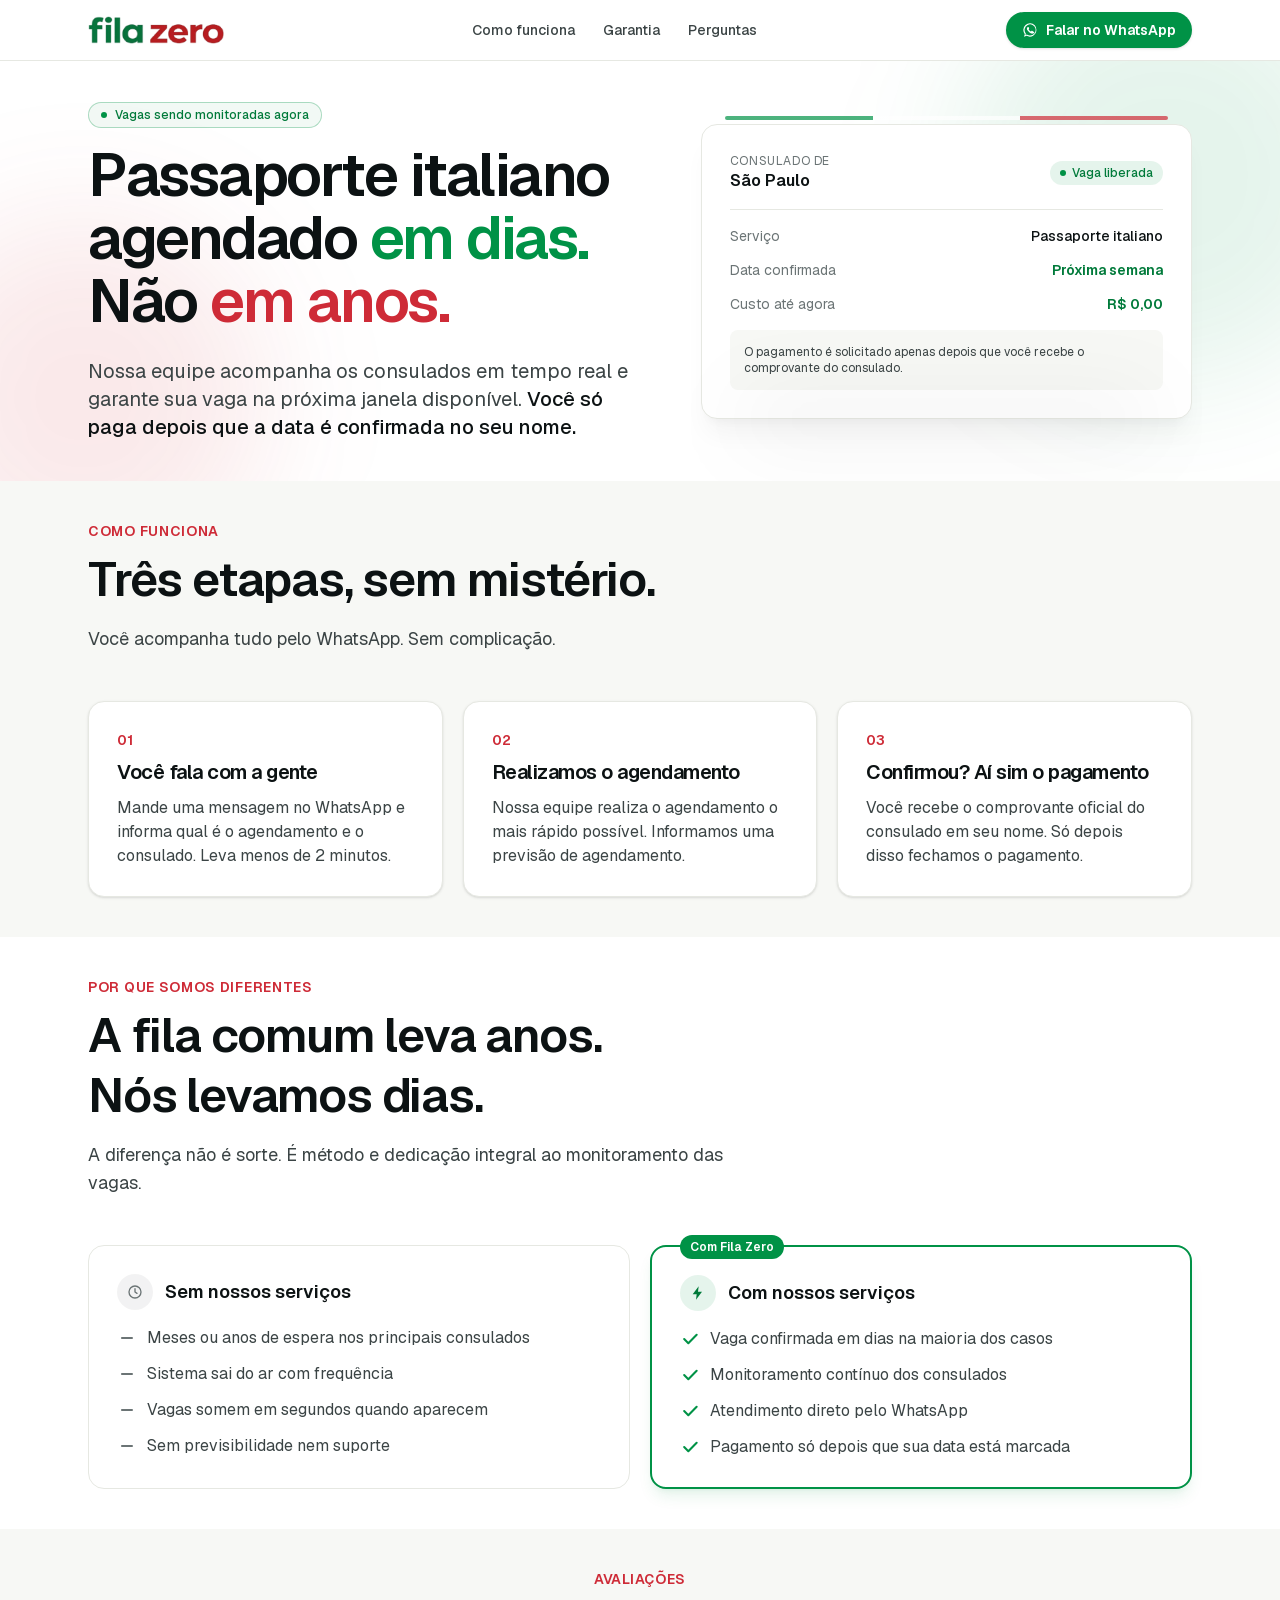
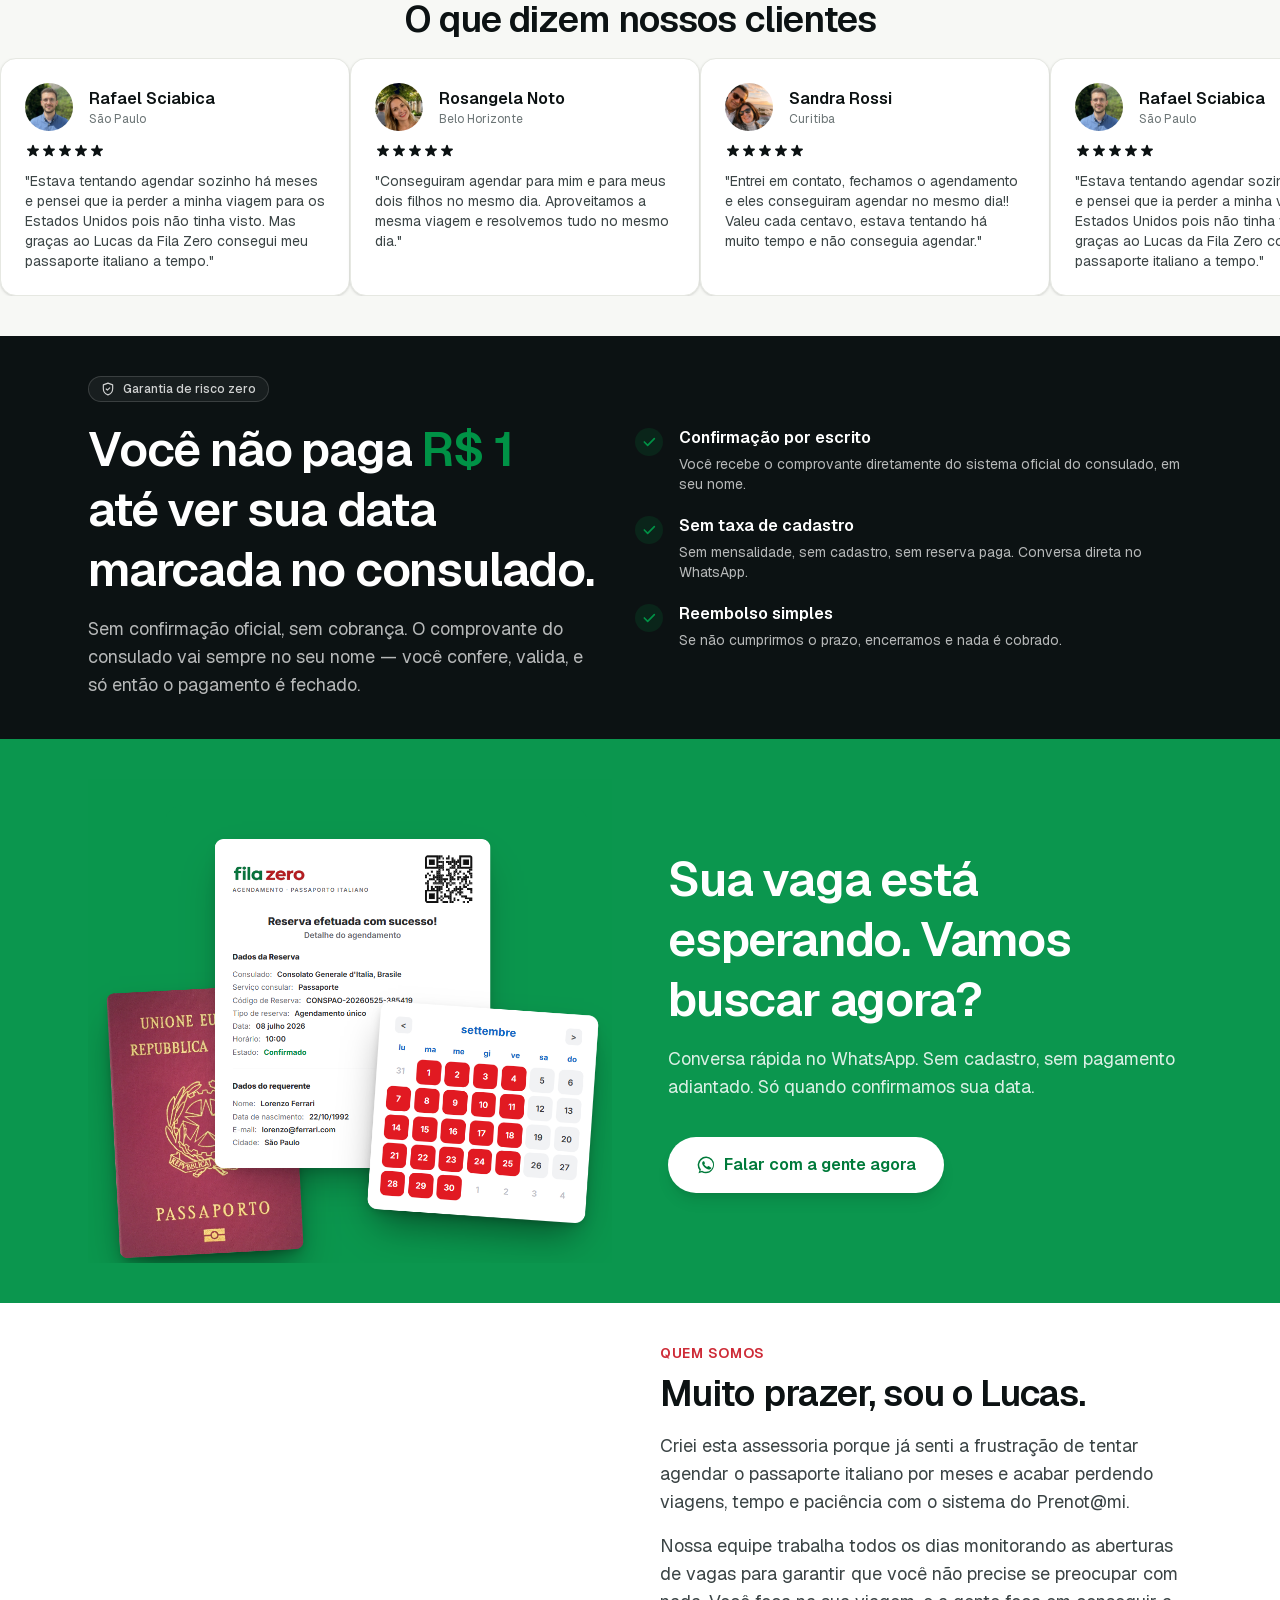
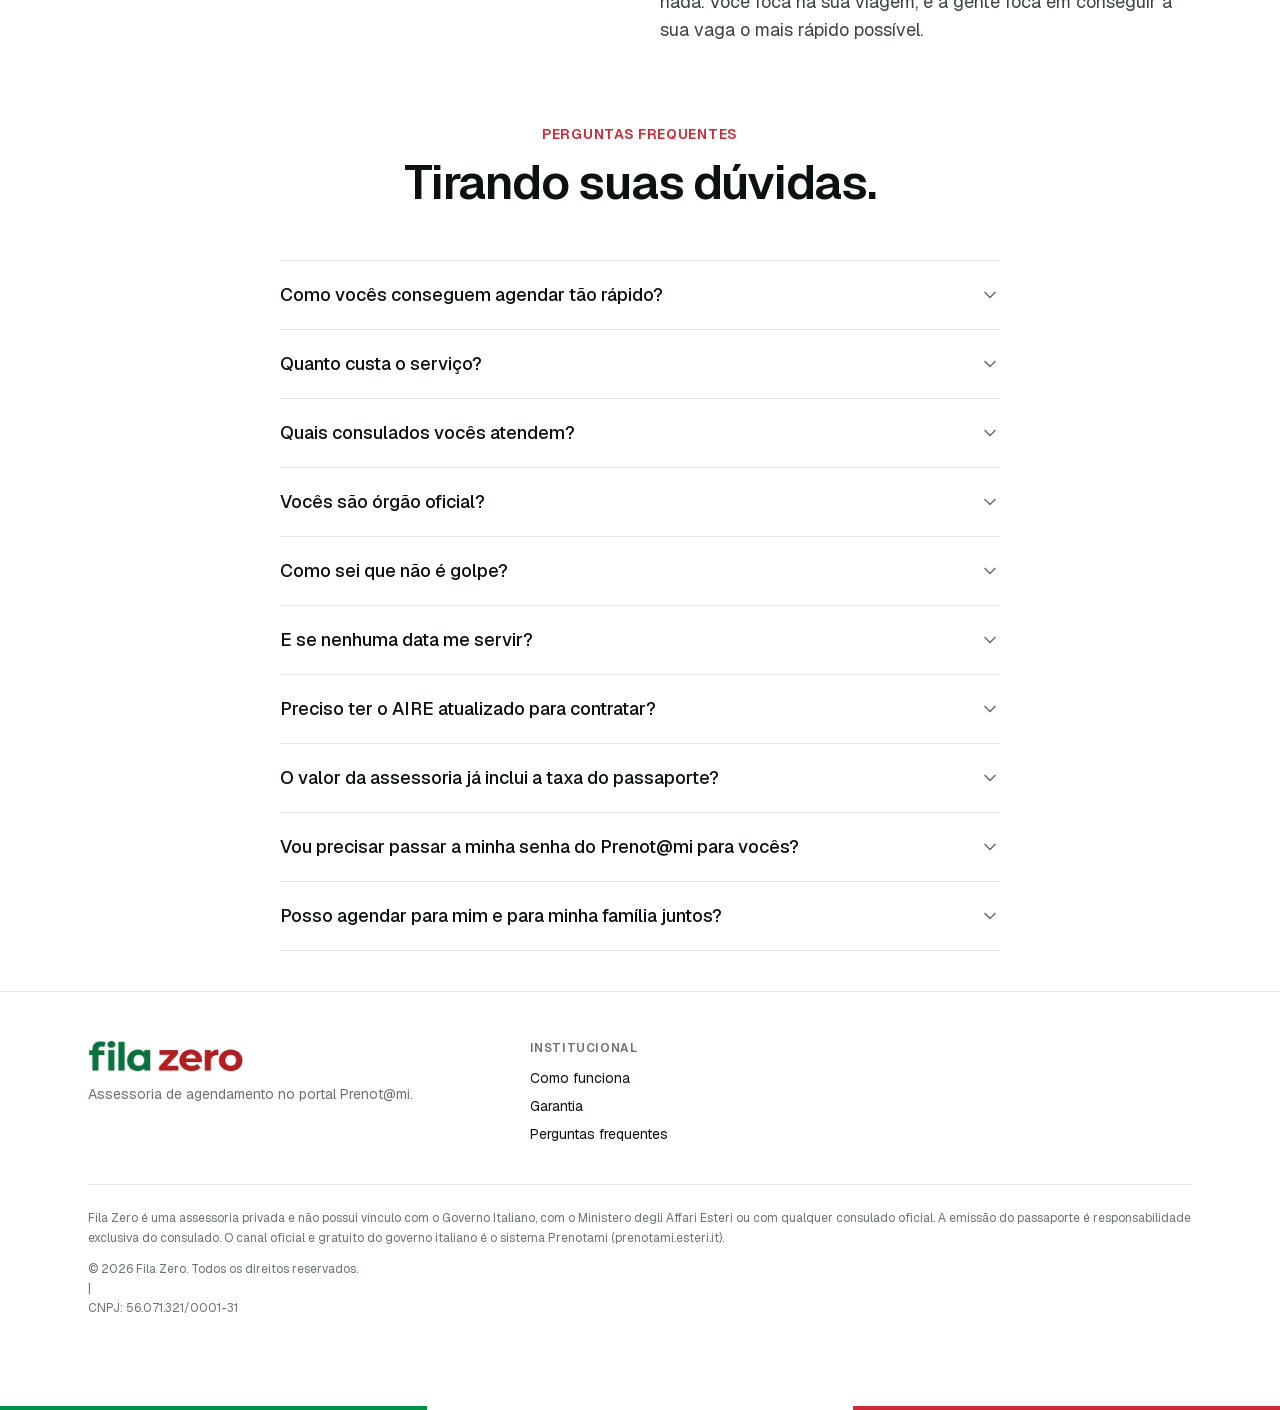
==== index.html @ 578e71a2 "Add files via upload" ====
<!DOCTYPE html><html data-dpl-id="dpl_8vAocQpgLvkjMhRzxKDkdT3Xs3D9" lang="pt-BR" class="geist_db8459eb-module__PZ6jEG__variable h-full antialiased"><head><!-- Google Tag Manager -->
<script>(function(w,d,s,l,i){w[l]=w[l]||[];w[l].push({'gtm.start':
new Date().getTime(),event:'gtm.js'});var f=d.getElementsByTagName(s)[0],
j=d.createElement(s),dl=l!='dataLayer'?'&l='+l:'';j.async=true;j.src=
'https://www.googletagmanager.com/gtm.js?id='+i+dl;f.parentNode.insertBefore(j,f);
})(window,document,'script','dataLayer','GTM-5MRSP8LC');</script>
<!-- End Google Tag Manager --><meta charSet="utf-8"/><meta name="viewport" content="width=device-width, initial-scale=1"/><link rel="preload" href="./_next/static/media/caa3a2e1cccd8315-s.p.09~u27dqhyhd6.woff2?dpl=dpl_8vAocQpgLvkjMhRzxKDkdT3Xs3D9" as="font" crossorigin="" type="font/woff2"/><link rel="preload" as="image" imageSrcSet="./logo.png"/><link rel="stylesheet" href="./_next/static/chunks/082ft06nru_jw.css?dpl=dpl_8vAocQpgLvkjMhRzxKDkdT3Xs3D9" data-precedence="next"/><link rel="preload" as="script" fetchPriority="low" href="./_next/static/chunks/09hss-s-~066..js?dpl=dpl_8vAocQpgLvkjMhRzxKDkdT3Xs3D9"/><script src="./_next/static/chunks/0x1mobvioqs2v.js?dpl=dpl_8vAocQpgLvkjMhRzxKDkdT3Xs3D9" async=""></script><script src="./_next/static/chunks/12mz0_._155bq.js?dpl=dpl_8vAocQpgLvkjMhRzxKDkdT3Xs3D9" async=""></script><script src="./_next/static/chunks/0p9-9-pp4rsu3.js?dpl=dpl_8vAocQpgLvkjMhRzxKDkdT3Xs3D9" async=""></script><script src="./_next/static/chunks/turbopack-0dh~i7pyaa_v_.js?dpl=dpl_8vAocQpgLvkjMhRzxKDkdT3Xs3D9" async=""></script><script src="./_next/static/chunks/06k6o5~7u5tj3.js?dpl=dpl_8vAocQpgLvkjMhRzxKDkdT3Xs3D9" async=""></script><script src="./_next/static/chunks/14xdthwga5u9i.js?dpl=dpl_8vAocQpgLvkjMhRzxKDkdT3Xs3D9" async=""></script><script src="./_next/static/chunks/0ie_7c2w~5otv.js?dpl=dpl_8vAocQpgLvkjMhRzxKDkdT3Xs3D9" async=""></script><meta name="next-size-adjust" content=""/>

  <!-- ===================== SEO PRIMÁRIO ===================== -->
  <title>Fila Zero — Agendamento de Passaporte Italiano em Dias | Brasil</title>
  <meta name="description" content="Assessoria especializada em agendamento de passaporte italiano nos consulados do Brasil. Você só paga depois que sua data for confirmada. Atendemos SP, RJ, BH, Curitiba, Porto Alegre, Recife e Brasília."/>
  <meta name="keywords" content="agendamento passaporte italiano, passaporte italiano brasil, prenot@mi, assessoria passaporte italiano, consulado italiano, cidadania italiana passaporte, agendar passaporte italiano sp, agendar passaporte italiano rj, fila zero"/>
  <meta name="robots" content="index, follow"/>
  <meta name="author" content="Fila Zero"/>
  <link rel="canonical" href="https://www.filazeroitalia.com.br/"/>

  <!-- ===================== OPEN GRAPH (Facebook / WhatsApp) ===================== -->
  <meta property="og:type" content="website"/>
  <meta property="og:url" content="https://www.filazeroitalia.com.br/"/>
  <meta property="og:title" content="Fila Zero — Agendamento de Passaporte Italiano em Dias"/>
  <meta property="og:description" content="Assessoria especializada em agendamento de passaporte italiano nos consulados do Brasil. Pagamento somente após a confirmação da sua data."/>
  <meta property="og:image" content="https://www.filazeroitalia.com.br/og-image.png"/>
  <meta property="og:image:width" content="1200"/>
  <meta property="og:image:height" content="630"/>
  <meta property="og:locale" content="pt_BR"/>
  <meta property="og:site_name" content="Fila Zero"/>

  <!-- ===================== TWITTER CARD ===================== -->
  <meta name="twitter:card" content="summary_large_image"/>
  <meta name="twitter:title" content="Fila Zero — Agendamento de Passaporte Italiano em Dias"/>
  <meta name="twitter:description" content="Assessoria especializada em agendamento de passaporte italiano nos consulados do Brasil. Pagamento somente após a confirmação da sua data."/>
  <meta name="twitter:image" content="https://www.filazeroitalia.com.br/og-image.png"/>

  <!-- ===================== SCHEMA.ORG — NEGÓCIO LOCAL ===================== -->
  <script type="application/ld+json">
  {
    "@context": "https://schema.org",
    "@type": "LocalBusiness",
    "name": "Fila Zero",
    "description": "Assessoria especializada em agendamento de passaporte italiano nos consulados italianos do Brasil. Monitoramos as vagas em tempo real e garantimos o seu agendamento. Você só paga depois que a data é confirmada.",
    "url": "https://www.filazeroitalia.com.br",
    "telephone": "+55-11-95933-6300",
    "email": "contato@filazero.com.br",
    "address": {
      "@type": "PostalAddress",
      "addressCountry": "BR"
    },
    "areaServed": [
      "São Paulo", "Rio de Janeiro", "Belo Horizonte", "Curitiba",
      "Porto Alegre", "Recife", "Brasília", "Brasil"
    ],
    "serviceType": "Agendamento de Passaporte Italiano",
    "priceRange": "Consulte",
    "currenciesAccepted": "BRL",
    "paymentAccepted": "PIX, Cartão de Crédito, Transferência Bancária",
    "sameAs": []
  }
  </script>

  <!-- ===================== SCHEMA.ORG — FAQ (Rich Snippet no Google) ===================== -->
  <script type="application/ld+json">
  {
    "@context": "https://schema.org",
    "@type": "FAQPage",
    "mainEntity": [
      {
        "@type": "Question",
        "name": "Como vocês conseguem agendar tão rápido?",
        "acceptedAnswer": {
          "@type": "Answer",
          "text": "Nossa equipe monitora os sistemas dos consulados em tempo integral. Quando uma vaga é liberada, atuamos imediatamente. Todo o processo passa pelos canais oficiais — sua confirmação vem direto do consulado."
        }
      },
      {
        "@type": "Question",
        "name": "Quanto custa o serviço?",
        "acceptedAnswer": {
          "@type": "Answer",
          "text": "O valor varia conforme consulado e tipo de serviço. Passamos um orçamento detalhado no WhatsApp, sem compromisso. O pagamento só é solicitado depois que sua data está confirmada."
        }
      },
      {
        "@type": "Question",
        "name": "Quais consulados vocês atendem?",
        "acceptedAnswer": {
          "@type": "Answer",
          "text": "Todos os consulados italianos no Brasil: São Paulo, Rio de Janeiro, Belo Horizonte, Curitiba, Porto Alegre, Recife e Brasília."
        }
      },
      {
        "@type": "Question",
        "name": "Vocês são órgão oficial?",
        "acceptedAnswer": {
          "@type": "Answer",
          "text": "Não. Somos uma assessoria privada. A emissão do passaporte é feita exclusivamente pelo consulado. Nosso serviço é o agendamento da sua vaga — o atendimento presencial é direto com o órgão oficial."
        }
      },
      {
        "@type": "Question",
        "name": "Como sei que não é golpe?",
        "acceptedAnswer": {
          "@type": "Answer",
          "text": "Você não paga absolutamente nada antes da confirmação. Quando localizamos sua vaga, enviamos o comprovante oficial em seu nome, gerado pelo próprio sistema do consulado. Só depois disso o pagamento é fechado."
        }
      },
      {
        "@type": "Question",
        "name": "Preciso ter o AIRE atualizado para contratar?",
        "acceptedAnswer": {
          "@type": "Answer",
          "text": "Sim. Para que possamos realizar o seu agendamento, você já deve ser um cidadão italiano reconhecido e o seu cadastro no AIRE (Registro de Italianos Residentes no Exterior) precisa estar obrigatoriamente atualizado no consulado da sua região."
        }
      },
      {
        "@type": "Question",
        "name": "O valor da assessoria já inclui a taxa do passaporte?",
        "acceptedAnswer": {
          "@type": "Answer",
          "text": "Não. O nosso valor refere-se exclusivamente ao serviço de monitoramento e garantia do seu agendamento. A taxa de emissão do livreto do passaporte (cerca de 116 Euros) é uma taxa governamental paga diretamente ao Consulado no dia do atendimento."
        }
      },
      {
        "@type": "Question",
        "name": "Vou precisar passar a minha senha do Prenot@mi para vocês?",
        "acceptedAnswer": {
          "@type": "Answer",
          "text": "Não. Nós não solicitamos a sua senha do portal. Tudo o que pedimos são os dados dos seus documentos necessários para realizar o preenchimento do formulário de agendamento no sistema oficial de forma correta e ágil."
        }
      },
      {
        "@type": "Question",
        "name": "Posso agendar para mim e para minha família juntos?",
        "acceptedAnswer": {
          "@type": "Answer",
          "text": "A regra varia de acordo com o consulado. Filhos menores de idade geralmente podem ser incluídos no agendamento do titular. Já para cônjuges ou filhos maiores de idade, o consulado exige agendamentos individuais, mas nossa equipe tenta ao máximo conseguir horários no mesmo dia para todos."
        }
      }
    ]
  }
  </script>

  <link rel="icon" href="./favicon.ico" sizes="256x256" type="image/x-icon"/><script src="./_next/static/chunks/03~yq9q893hmn.js?dpl=dpl_8vAocQpgLvkjMhRzxKDkdT3Xs3D9" noModule=""></script></head><body class="min-h-full flex flex-col bg-paper text-ink"><!-- Google Tag Manager (noscript) -->
<noscript><iframe src="https://www.googletagmanager.com/ns.html?id=GTM-5MRSP8LC"
height="0" width="0" style="display:none;visibility:hidden"></iframe></noscript>
<!-- End Google Tag Manager (noscript) --><div hidden=""><!--$--><!--/$--></div><header class="sticky top-0 z-30 border-b border-paper-line bg-paper/90 backdrop-blur"><div class="mx-auto flex max-w-6xl items-center justify-between px-4 py-3 sm:px-6"><a class="flex items-center" aria-label="Fila Zero" href="/"><img alt="Fila Zero" width="364" height="75" decoding="async" data-nimg="1" class="h-7 w-auto" style="color:transparent" srcSet="./logo.png" src="./logo.png"/></a><nav class="hidden items-center gap-7 text-sm font-medium text-ink-soft md:flex"><a href="#como-funciona" class="hover:text-ink">Como funciona</a><a href="#garantia" class="hover:text-ink">Garantia</a><a href="#faq" class="hover:text-ink">Perguntas</a></nav><a href="https://wa.me/5511959336300?text=Ol%C3%A1!%20Vi%20o%20site%20de%20voc%C3%AAs%20e%20quero%20agendar%20meu%20passaporte%20italiano." target="_blank" rel="noopener noreferrer" class="inline-flex items-center gap-2 rounded-full bg-italia-verde px-4 py-2 text-sm font-semibold text-white shadow-sm transition hover:bg-italia-verde-dark"><svg viewBox="0 0 24 24" class="h-4 w-4" fill="currentColor" aria-hidden="true"><path d="M19.1 4.9A10 10 0 0 0 4.2 18.2L3 22l3.9-1.2a10 10 0 0 0 14.7-8.8 10 10 0 0 0-2.5-7.1Zm-7.1 15.3a8.3 8.3 0 0 1-4.2-1.1l-.3-.2-2.3.7.7-2.2-.2-.3a8.3 8.3 0 1 1 6.3 3.1Zm4.5-6.2c-.2-.1-1.4-.7-1.6-.8-.2-.1-.4-.1-.5.1-.2.2-.6.8-.7.9-.1.1-.3.1-.5 0-.7-.3-1.4-.7-2-1.3-.5-.4-.8-1-1.2-1.6-.1-.2 0-.4.1-.5l.4-.4.2-.4c.1-.1 0-.3 0-.4l-.7-1.6c-.2-.4-.4-.4-.5-.4h-.5c-.2 0-.4 0-.7.3-.2.3-.9.9-.9 2.1 0 1.3 1 2.5 1.1 2.7.1.2 1.9 2.9 4.7 4 .7.3 1.2.5 1.6.6.7.2 1.3.2 1.8.1.5-.1 1.4-.6 1.6-1.1.2-.6.2-1 .1-1.1-.1-.1-.3-.2-.5-.3Z"></path></svg><span class="hidden sm:inline">Falar no WhatsApp</span><span class="sm:hidden">WhatsApp</span></a></div></header><main class="flex-1"><section class="relative overflow-hidden"><div class="pointer-events-none absolute -top-24 -right-24 h-[420px] w-[420px] rounded-full bg-italia-verde/10 blur-3xl" aria-hidden="true"></div><div class="pointer-events-none absolute -bottom-24 -left-24 h-[360px] w-[360px] rounded-full bg-italia-vermelho/10 blur-3xl" aria-hidden="true"></div><div class="relative mx-auto max-w-6xl px-4 pt-16 pb-20 sm:px-6 sm:pt-24 sm:pb-28"><div class="grid items-center gap-12 lg:grid-cols-[1.15fr_1fr]"><div><span class="inline-flex items-center gap-2 rounded-full border border-italia-verde/30 bg-italia-verde/5 px-3 py-1 text-xs font-medium text-italia-verde-dark"><span class="pulse-soft h-1.5 w-1.5 rounded-full bg-italia-verde"></span>Vagas sendo monitoradas agora</span><h1 class="mt-5 text-balance text-4xl font-semibold leading-[1.05] tracking-tight sm:text-5xl lg:text-6xl">Passaporte italiano agendado<!-- --> <span class="text-italia-verde">em dias.</span><br/>Não <span class="text-italia-vermelho">em anos.</span></h1><p class="mt-6 max-w-xl text-lg text-ink-soft sm:text-xl">Nossa equipe acompanha os consulados em tempo real e garante sua vaga na próxima janela disponível.<!-- --> <span class="font-medium text-ink">Você só paga depois que a data é confirmada no seu nome.</span></p></div><div class="relative"><div class="italia-stripe absolute -top-2 left-6 right-6 h-1 rounded-full opacity-70" aria-hidden="true"></div><div class="rounded-2xl border border-paper-line bg-white p-6 shadow-xl shadow-black/[0.04] sm:p-7"><div class="flex items-center justify-between border-b border-paper-line pb-4"><div><div class="text-xs uppercase tracking-wider text-ink-muted">Consulado de</div><div class="text-base font-semibold">São Paulo</div></div><span class="inline-flex items-center gap-1.5 rounded-full bg-italia-verde/10 px-2.5 py-1 text-xs font-medium text-italia-verde-dark"><span class="h-1.5 w-1.5 rounded-full bg-italia-verde"></span>Vaga liberada</span></div><dl class="mt-5 space-y-3.5 text-sm"><div class="flex items-center justify-between"><dt class="text-ink-muted">Serviço</dt><dd class="font-medium">Passaporte italiano</dd></div><div class="flex items-center justify-between"><dt class="text-ink-muted">Data confirmada</dt><dd class="font-semibold text-italia-verde-dark">Próxima semana</dd></div><div class="flex items-center justify-between"><dt class="text-ink-muted">Custo até agora</dt><dd class="font-semibold text-italia-verde-dark">R$ 0,00</dd></div></dl><div class="mt-5 rounded-lg bg-paper-tint p-3.5 text-xs text-ink-soft">O pagamento é solicitado apenas depois que você recebe o comprovante do consulado.</div></div><div class="pointer-events-none absolute -bottom-3 left-10 right-10 h-6 rounded-full bg-black/10 blur-2xl" aria-hidden="true"></div></div></div></div></section><section id="como-funciona" class="bg-paper-tint"><div class="mx-auto max-w-6xl px-4 py-20 sm:px-6 sm:py-24"><div class="max-w-2xl"><div class="text-sm font-semibold uppercase tracking-wider text-italia-vermelho">Como funciona</div><h2 class="mt-2 text-balance text-3xl font-semibold leading-tight tracking-tight sm:text-4xl lg:text-5xl">Três etapas, sem mistério.</h2><p class="mt-4 text-ink-soft sm:text-lg ">Você acompanha tudo pelo WhatsApp. Sem complicação.</p></div><ol class="mt-12 grid gap-5 md:grid-cols-3"><li class="relative rounded-2xl border border-paper-line bg-white p-7 shadow-sm"><div class="text-sm font-semibold text-italia-vermelho">01</div><h3 class="mt-2 text-xl font-semibold tracking-tight">Você fala com a gente</h3><p class="mt-2.5 text-ink-soft">Mande uma mensagem no WhatsApp e informa qual é o agendamento e o consulado. Leva menos de 2 minutos.</p></li><li class="relative rounded-2xl border border-paper-line bg-white p-7 shadow-sm"><div class="text-sm font-semibold text-italia-vermelho">02</div><h3 class="mt-2 text-xl font-semibold tracking-tight">Realizamos o agendamento</h3><p class="mt-2.5 text-ink-soft">Nossa equipe realiza o agendamento o mais rápido possível. Informamos uma previsão de agendamento.</p></li><li class="relative rounded-2xl border border-paper-line bg-white p-7 shadow-sm"><div class="text-sm font-semibold text-italia-vermelho">03</div><h3 class="mt-2 text-xl font-semibold tracking-tight">Confirmou? Aí sim o pagamento</h3><p class="mt-2.5 text-ink-soft">Você recebe o comprovante oficial do consulado em seu nome. Só depois disso fechamos o pagamento.</p></li></ol></div></section><section class="relative"><div class="mx-auto max-w-6xl px-4 py-20 sm:px-6 sm:py-24"><div class="max-w-2xl"><div class="text-sm font-semibold uppercase tracking-wider text-italia-vermelho">Por que somos diferentes</div><h2 class="mt-2 text-balance text-3xl font-semibold leading-tight tracking-tight sm:text-4xl lg:text-5xl">A fila comum leva anos. Nós levamos dias.</h2><p class="mt-4 text-ink-soft sm:text-lg ">A diferença não é sorte. É método e dedicação integral ao monitoramento das vagas.</p></div><div class="mt-12 grid gap-5 md:grid-cols-2"><div class="rounded-2xl border border-paper-line bg-white p-7"><div class="flex items-center gap-3"><span class="inline-flex h-9 w-9 items-center justify-center rounded-full bg-ink/5 text-ink-muted"><svg viewBox="0 0 24 24" class="h-4 w-4" fill="none" stroke="currentColor" stroke-width="2" stroke-linecap="round" stroke-linejoin="round" aria-hidden="true"><circle cx="12" cy="12" r="9"></circle><path d="M12 7v5l3 2"></path></svg></span><h3 class="text-lg font-semibold">Sem nossos serviços</h3></div><ul class="mt-5 space-y-3 text-ink-soft"><li class="flex items-start gap-2.5"><svg viewBox="0 0 24 24" class="mt-0.5 h-5 w-5 shrink-0 text-ink-muted" fill="none" stroke="currentColor" stroke-width="2.5" stroke-linecap="round" aria-hidden="true"><path d="M6 12h12"></path></svg><span>Meses ou anos de espera nos principais consulados</span></li><li class="flex items-start gap-2.5"><svg viewBox="0 0 24 24" class="mt-0.5 h-5 w-5 shrink-0 text-ink-muted" fill="none" stroke="currentColor" stroke-width="2.5" stroke-linecap="round" aria-hidden="true"><path d="M6 12h12"></path></svg><span>Sistema sai do ar com frequência</span></li><li class="flex items-start gap-2.5"><svg viewBox="0 0 24 24" class="mt-0.5 h-5 w-5 shrink-0 text-ink-muted" fill="none" stroke="currentColor" stroke-width="2.5" stroke-linecap="round" aria-hidden="true"><path d="M6 12h12"></path></svg><span>Vagas somem em segundos quando aparecem</span></li><li class="flex items-start gap-2.5"><svg viewBox="0 0 24 24" class="mt-0.5 h-5 w-5 shrink-0 text-ink-muted" fill="none" stroke="currentColor" stroke-width="2.5" stroke-linecap="round" aria-hidden="true"><path d="M6 12h12"></path></svg><span>Sem previsibilidade nem suporte</span></li></ul></div><div class="relative rounded-2xl border-2 border-italia-verde bg-white p-7 shadow-lg shadow-italia-verde/10"><span class="absolute -top-3 left-7 inline-flex items-center gap-1.5 rounded-full bg-italia-verde px-2.5 py-1 text-xs font-semibold text-white">Com <!-- -->Fila Zero</span><div class="flex items-center gap-3"><span class="inline-flex h-9 w-9 items-center justify-center rounded-full bg-italia-verde/10 text-italia-verde-dark"><svg viewBox="0 0 24 24" class="h-4 w-4" fill="currentColor" aria-hidden="true"><path d="M13 2 4 14h6l-1 8 9-12h-6l1-8Z"></path></svg></span><h3 class="text-lg font-semibold">Com nossos serviços</h3></div><ul class="mt-5 space-y-3 text-ink-soft"><li class="flex items-start gap-2.5"><svg viewBox="0 0 24 24" class="mt-0.5 h-5 w-5 shrink-0 text-italia-verde" fill="none" stroke="currentColor" stroke-width="2.5" stroke-linecap="round" stroke-linejoin="round" aria-hidden="true"><path d="M5 12l5 5L20 7"></path></svg><span>Vaga confirmada em dias na maioria dos casos</span></li><li class="flex items-start gap-2.5"><svg viewBox="0 0 24 24" class="mt-0.5 h-5 w-5 shrink-0 text-italia-verde" fill="none" stroke="currentColor" stroke-width="2.5" stroke-linecap="round" stroke-linejoin="round" aria-hidden="true"><path d="M5 12l5 5L20 7"></path></svg><span>Monitoramento contínuo dos consulados</span></li><li class="flex items-start gap-2.5"><svg viewBox="0 0 24 24" class="mt-0.5 h-5 w-5 shrink-0 text-italia-verde" fill="none" stroke="currentColor" stroke-width="2.5" stroke-linecap="round" stroke-linejoin="round" aria-hidden="true"><path d="M5 12l5 5L20 7"></path></svg><span>Atendimento direto pelo WhatsApp</span></li><li class="flex items-start gap-2.5"><svg viewBox="0 0 24 24" class="mt-0.5 h-5 w-5 shrink-0 text-italia-verde" fill="none" stroke="currentColor" stroke-width="2.5" stroke-linecap="round" stroke-linejoin="round" aria-hidden="true"><path d="M5 12l5 5L20 7"></path></svg><span>Pagamento só depois que sua data está marcada</span></li></ul></div></div></div></section><section id="depoimentos" class="overflow-hidden bg-paper-tint py-20 sm:py-24"><div class="mx-auto max-w-6xl px-4 sm:px-6 mb-12 text-center"><div class="text-sm font-semibold uppercase tracking-wider text-italia-vermelho">Avaliações</div><h2 class="mt-2 text-balance text-3xl font-semibold leading-tight tracking-tight sm:text-4xl pb-4">O que dizem nossos clientes</h2></div><style>@keyframes marquee { 0% { transform: translateX(0%); } 100% { transform: translateX(-100%); } } .animate-marquee { animation: marquee 30s linear infinite; } .group:hover .animate-marquee { animation-play-state: paused; }</style><div class="relative flex overflow-hidden group"><div class="flex animate-marquee gap-6 min-w-max pl-6"><div class="rounded-2xl border border-paper-line bg-white p-6 shadow-sm" style="width: 350px; flex-shrink: 0;"><div class="flex items-center gap-4"><img src="./Rafael-Sciabica.png" alt="Rafael Sciabica" class="h-12 w-12 rounded-full object-cover" style="width: 48px; height: 48px; border-radius: 50%; object-fit: cover;"><div><div class="font-semibold">Rafael Sciabica</div><div class="text-xs text-ink-muted">São Paulo</div></div></div><div class="mt-3 flex text-yellow-400"><svg class="h-4 w-4" style="width: 16px; height: 16px;" fill="currentColor" viewBox="0 0 20 20"><path d="M9.049 2.927c.3-.921 1.603-.921 1.902 0l1.07 3.292a1 1 0 00.95.69h3.462c.969 0 1.371 1.24.588 1.81l-2.8 2.034a1 1 0 00-.364 1.118l1.07 3.292c.3.921-.755 1.688-1.54 1.118l-2.8-2.034a1 1 0 00-1.175 0l-2.8 2.034c-.784.57-1.838-.197-1.539-1.118l1.07-3.292a1 1 0 00-.364-1.118L2.98 8.72c-.783-.57-.38-1.81.588-1.81h3.461a1 1 0 00.951-.69l1.07-3.292z"></path></svg><svg class="h-4 w-4" style="width: 16px; height: 16px;" fill="currentColor" viewBox="0 0 20 20"><path d="M9.049 2.927c.3-.921 1.603-.921 1.902 0l1.07 3.292a1 1 0 00.95.69h3.462c.969 0 1.371 1.24.588 1.81l-2.8 2.034a1 1 0 00-.364 1.118l1.07 3.292c.3.921-.755 1.688-1.54 1.118l-2.8-2.034a1 1 0 00-1.175 0l-2.8 2.034c-.784.57-1.838-.197-1.539-1.118l1.07-3.292a1 1 0 00-.364-1.118L2.98 8.72c-.783-.57-.38-1.81.588-1.81h3.461a1 1 0 00.951-.69l1.07-3.292z"></path></svg><svg class="h-4 w-4" style="width: 16px; height: 16px;" fill="currentColor" viewBox="0 0 20 20"><path d="M9.049 2.927c.3-.921 1.603-.921 1.902 0l1.07 3.292a1 1 0 00.95.69h3.462c.969 0 1.371 1.24.588 1.81l-2.8 2.034a1 1 0 00-.364 1.118l1.07 3.292c.3.921-.755 1.688-1.54 1.118l-2.8-2.034a1 1 0 00-1.175 0l-2.8 2.034c-.784.57-1.838-.197-1.539-1.118l1.07-3.292a1 1 0 00-.364-1.118L2.98 8.72c-.783-.57-.38-1.81.588-1.81h3.461a1 1 0 00.951-.69l1.07-3.292z"></path></svg><svg class="h-4 w-4" style="width: 16px; height: 16px;" fill="currentColor" viewBox="0 0 20 20"><path d="M9.049 2.927c.3-.921 1.603-.921 1.902 0l1.07 3.292a1 1 0 00.95.69h3.462c.969 0 1.371 1.24.588 1.81l-2.8 2.034a1 1 0 00-.364 1.118l1.07 3.292c.3.921-.755 1.688-1.54 1.118l-2.8-2.034a1 1 0 00-1.175 0l-2.8 2.034c-.784.57-1.838-.197-1.539-1.118l1.07-3.292a1 1 0 00-.364-1.118L2.98 8.72c-.783-.57-.38-1.81.588-1.81h3.461a1 1 0 00.951-.69l1.07-3.292z"></path></svg><svg class="h-4 w-4" style="width: 16px; height: 16px;" fill="currentColor" viewBox="0 0 20 20"><path d="M9.049 2.927c.3-.921 1.603-.921 1.902 0l1.07 3.292a1 1 0 00.95.69h3.462c.969 0 1.371 1.24.588 1.81l-2.8 2.034a1 1 0 00-.364 1.118l1.07 3.292c.3.921-.755 1.688-1.54 1.118l-2.8-2.034a1 1 0 00-1.175 0l-2.8 2.034c-.784.57-1.838-.197-1.539-1.118l1.07-3.292a1 1 0 00-.364-1.118L2.98 8.72c-.783-.57-.38-1.81.588-1.81h3.461a1 1 0 00.951-.69l1.07-3.292z"></path></svg></div><p class="mt-3 text-sm text-ink-soft">"Estava tentando agendar sozinho há meses e pensei que ia perder a minha viagem para os Estados Unidos pois não tinha visto. Mas graças ao Lucas da Fila Zero consegui meu passaporte italiano a tempo."</p></div><div class="rounded-2xl border border-paper-line bg-white p-6 shadow-sm" style="width: 350px; flex-shrink: 0;"><div class="flex items-center gap-4"><img src="./Rosangela-Noto.png" alt="Rosangela Noto" class="h-12 w-12 rounded-full object-cover" style="width: 48px; height: 48px; border-radius: 50%; object-fit: cover;"><div><div class="font-semibold">Rosangela Noto</div><div class="text-xs text-ink-muted">Belo Horizonte</div></div></div><div class="mt-3 flex text-yellow-400"><svg class="h-4 w-4" style="width: 16px; height: 16px;" fill="currentColor" viewBox="0 0 20 20"><path d="M9.049 2.927c.3-.921 1.603-.921 1.902 0l1.07 3.292a1 1 0 00.95.69h3.462c.969 0 1.371 1.24.588 1.81l-2.8 2.034a1 1 0 00-.364 1.118l1.07 3.292c.3.921-.755 1.688-1.54 1.118l-2.8-2.034a1 1 0 00-1.175 0l-2.8 2.034c-.784.57-1.838-.197-1.539-1.118l1.07-3.292a1 1 0 00-.364-1.118L2.98 8.72c-.783-.57-.38-1.81.588-1.81h3.461a1 1 0 00.951-.69l1.07-3.292z"></path></svg><svg class="h-4 w-4" style="width: 16px; height: 16px;" fill="currentColor" viewBox="0 0 20 20"><path d="M9.049 2.927c.3-.921 1.603-.921 1.902 0l1.07 3.292a1 1 0 00.95.69h3.462c.969 0 1.371 1.24.588 1.81l-2.8 2.034a1 1 0 00-.364 1.118l1.07 3.292c.3.921-.755 1.688-1.54 1.118l-2.8-2.034a1 1 0 00-1.175 0l-2.8 2.034c-.784.57-1.838-.197-1.539-1.118l1.07-3.292a1 1 0 00-.364-1.118L2.98 8.72c-.783-.57-.38-1.81.588-1.81h3.461a1 1 0 00.951-.69l1.07-3.292z"></path></svg><svg class="h-4 w-4" style="width: 16px; height: 16px;" fill="currentColor" viewBox="0 0 20 20"><path d="M9.049 2.927c.3-.921 1.603-.921 1.902 0l1.07 3.292a1 1 0 00.95.69h3.462c.969 0 1.371 1.24.588 1.81l-2.8 2.034a1 1 0 00-.364 1.118l1.07 3.292c.3.921-.755 1.688-1.54 1.118l-2.8-2.034a1 1 0 00-1.175 0l-2.8 2.034c-.784.57-1.838-.197-1.539-1.118l1.07-3.292a1 1 0 00-.364-1.118L2.98 8.72c-.783-.57-.38-1.81.588-1.81h3.461a1 1 0 00.951-.69l1.07-3.292z"></path></svg><svg class="h-4 w-4" style="width: 16px; height: 16px;" fill="currentColor" viewBox="0 0 20 20"><path d="M9.049 2.927c.3-.921 1.603-.921 1.902 0l1.07 3.292a1 1 0 00.95.69h3.462c.969 0 1.371 1.24.588 1.81l-2.8 2.034a1 1 0 00-.364 1.118l1.07 3.292c.3.921-.755 1.688-1.54 1.118l-2.8-2.034a1 1 0 00-1.175 0l-2.8 2.034c-.784.57-1.838-.197-1.539-1.118l1.07-3.292a1 1 0 00-.364-1.118L2.98 8.72c-.783-.57-.38-1.81.588-1.81h3.461a1 1 0 00.951-.69l1.07-3.292z"></path></svg><svg class="h-4 w-4" style="width: 16px; height: 16px;" fill="currentColor" viewBox="0 0 20 20"><path d="M9.049 2.927c.3-.921 1.603-.921 1.902 0l1.07 3.292a1 1 0 00.95.69h3.462c.969 0 1.371 1.24.588 1.81l-2.8 2.034a1 1 0 00-.364 1.118l1.07 3.292c.3.921-.755 1.688-1.54 1.118l-2.8-2.034a1 1 0 00-1.175 0l-2.8 2.034c-.784.57-1.838-.197-1.539-1.118l1.07-3.292a1 1 0 00-.364-1.118L2.98 8.72c-.783-.57-.38-1.81.588-1.81h3.461a1 1 0 00.951-.69l1.07-3.292z"></path></svg></div><p class="mt-3 text-sm text-ink-soft">"Conseguiram agendar para mim e para meus dois filhos no mesmo dia. Aproveitamos a mesma viagem e resolvemos tudo no mesmo dia."</p></div><div class="rounded-2xl border border-paper-line bg-white p-6 shadow-sm" style="width: 350px; flex-shrink: 0;"><div class="flex items-center gap-4"><img src="./Sandra-Rossi.png" alt="Sandra Rossi" class="h-12 w-12 rounded-full object-cover" style="width: 48px; height: 48px; border-radius: 50%; object-fit: cover;"><div><div class="font-semibold">Sandra Rossi</div><div class="text-xs text-ink-muted">Curitiba</div></div></div><div class="mt-3 flex text-yellow-400"><svg class="h-4 w-4" style="width: 16px; height: 16px;" fill="currentColor" viewBox="0 0 20 20"><path d="M9.049 2.927c.3-.921 1.603-.921 1.902 0l1.07 3.292a1 1 0 00.95.69h3.462c.969 0 1.371 1.24.588 1.81l-2.8 2.034a1 1 0 00-.364 1.118l1.07 3.292c.3.921-.755 1.688-1.54 1.118l-2.8-2.034a1 1 0 00-1.175 0l-2.8 2.034c-.784.57-1.838-.197-1.539-1.118l1.07-3.292a1 1 0 00-.364-1.118L2.98 8.72c-.783-.57-.38-1.81.588-1.81h3.461a1 1 0 00.951-.69l1.07-3.292z"></path></svg><svg class="h-4 w-4" style="width: 16px; height: 16px;" fill="currentColor" viewBox="0 0 20 20"><path d="M9.049 2.927c.3-.921 1.603-.921 1.902 0l1.07 3.292a1 1 0 00.95.69h3.462c.969 0 1.371 1.24.588 1.81l-2.8 2.034a1 1 0 00-.364 1.118l1.07 3.292c.3.921-.755 1.688-1.54 1.118l-2.8-2.034a1 1 0 00-1.175 0l-2.8 2.034c-.784.57-1.838-.197-1.539-1.118l1.07-3.292a1 1 0 00-.364-1.118L2.98 8.72c-.783-.57-.38-1.81.588-1.81h3.461a1 1 0 00.951-.69l1.07-3.292z"></path></svg><svg class="h-4 w-4" style="width: 16px; height: 16px;" fill="currentColor" viewBox="0 0 20 20"><path d="M9.049 2.927c.3-.921 1.603-.921 1.902 0l1.07 3.292a1 1 0 00.95.69h3.462c.969 0 1.371 1.24.588 1.81l-2.8 2.034a1 1 0 00-.364 1.118l1.07 3.292c.3.921-.755 1.688-1.54 1.118l-2.8-2.034a1 1 0 00-1.175 0l-2.8 2.034c-.784.57-1.838-.197-1.539-1.118l1.07-3.292a1 1 0 00-.364-1.118L2.98 8.72c-.783-.57-.38-1.81.588-1.81h3.461a1 1 0 00.951-.69l1.07-3.292z"></path></svg><svg class="h-4 w-4" style="width: 16px; height: 16px;" fill="currentColor" viewBox="0 0 20 20"><path d="M9.049 2.927c.3-.921 1.603-.921 1.902 0l1.07 3.292a1 1 0 00.95.69h3.462c.969 0 1.371 1.24.588 1.81l-2.8 2.034a1 1 0 00-.364 1.118l1.07 3.292c.3.921-.755 1.688-1.54 1.118l-2.8-2.034a1 1 0 00-1.175 0l-2.8 2.034c-.784.57-1.838-.197-1.539-1.118l1.07-3.292a1 1 0 00-.364-1.118L2.98 8.72c-.783-.57-.38-1.81.588-1.81h3.461a1 1 0 00.951-.69l1.07-3.292z"></path></svg><svg class="h-4 w-4" style="width: 16px; height: 16px;" fill="currentColor" viewBox="0 0 20 20"><path d="M9.049 2.927c.3-.921 1.603-.921 1.902 0l1.07 3.292a1 1 0 00.95.69h3.462c.969 0 1.371 1.24.588 1.81l-2.8 2.034a1 1 0 00-.364 1.118l1.07 3.292c.3.921-.755 1.688-1.54 1.118l-2.8-2.034a1 1 0 00-1.175 0l-2.8 2.034c-.784.57-1.838-.197-1.539-1.118l1.07-3.292a1 1 0 00-.364-1.118L2.98 8.72c-.783-.57-.38-1.81.588-1.81h3.461a1 1 0 00.951-.69l1.07-3.292z"></path></svg></div><p class="mt-3 text-sm text-ink-soft">"Entrei em contato, fechamos o agendamento e eles conseguiram agendar no mesmo dia!! Valeu cada centavo, estava tentando há muito tempo e não conseguia agendar."</p></div></div><div class="flex animate-marquee gap-6 min-w-max pl-6" aria-hidden="true"><div class="rounded-2xl border border-paper-line bg-white p-6 shadow-sm" style="width: 350px; flex-shrink: 0;"><div class="flex items-center gap-4"><img src="./Rafael-Sciabica.png" alt="Rafael Sciabica" class="h-12 w-12 rounded-full object-cover" style="width: 48px; height: 48px; border-radius: 50%; object-fit: cover;"><div><div class="font-semibold">Rafael Sciabica</div><div class="text-xs text-ink-muted">São Paulo</div></div></div><div class="mt-3 flex text-yellow-400"><svg class="h-4 w-4" style="width: 16px; height: 16px;" fill="currentColor" viewBox="0 0 20 20"><path d="M9.049 2.927c.3-.921 1.603-.921 1.902 0l1.07 3.292a1 1 0 00.95.69h3.462c.969 0 1.371 1.24.588 1.81l-2.8 2.034a1 1 0 00-.364 1.118l1.07 3.292c.3.921-.755 1.688-1.54 1.118l-2.8-2.034a1 1 0 00-1.175 0l-2.8 2.034c-.784.57-1.838-.197-1.539-1.118l1.07-3.292a1 1 0 00-.364-1.118L2.98 8.72c-.783-.57-.38-1.81.588-1.81h3.461a1 1 0 00.951-.69l1.07-3.292z"></path></svg><svg class="h-4 w-4" style="width: 16px; height: 16px;" fill="currentColor" viewBox="0 0 20 20"><path d="M9.049 2.927c.3-.921 1.603-.921 1.902 0l1.07 3.292a1 1 0 00.95.69h3.462c.969 0 1.371 1.24.588 1.81l-2.8 2.034a1 1 0 00-.364 1.118l1.07 3.292c.3.921-.755 1.688-1.54 1.118l-2.8-2.034a1 1 0 00-1.175 0l-2.8 2.034c-.784.57-1.838-.197-1.539-1.118l1.07-3.292a1 1 0 00-.364-1.118L2.98 8.72c-.783-.57-.38-1.81.588-1.81h3.461a1 1 0 00.951-.69l1.07-3.292z"></path></svg><svg class="h-4 w-4" style="width: 16px; height: 16px;" fill="currentColor" viewBox="0 0 20 20"><path d="M9.049 2.927c.3-.921 1.603-.921 1.902 0l1.07 3.292a1 1 0 00.95.69h3.462c.969 0 1.371 1.24.588 1.81l-2.8 2.034a1 1 0 00-.364 1.118l1.07 3.292c.3.921-.755 1.688-1.54 1.118l-2.8-2.034a1 1 0 00-1.175 0l-2.8 2.034c-.784.57-1.838-.197-1.539-1.118l1.07-3.292a1 1 0 00-.364-1.118L2.98 8.72c-.783-.57-.38-1.81.588-1.81h3.461a1 1 0 00.951-.69l1.07-3.292z"></path></svg><svg class="h-4 w-4" style="width: 16px; height: 16px;" fill="currentColor" viewBox="0 0 20 20"><path d="M9.049 2.927c.3-.921 1.603-.921 1.902 0l1.07 3.292a1 1 0 00.95.69h3.462c.969 0 1.371 1.24.588 1.81l-2.8 2.034a1 1 0 00-.364 1.118l1.07 3.292c.3.921-.755 1.688-1.54 1.118l-2.8-2.034a1 1 0 00-1.175 0l-2.8 2.034c-.784.57-1.838-.197-1.539-1.118l1.07-3.292a1 1 0 00-.364-1.118L2.98 8.72c-.783-.57-.38-1.81.588-1.81h3.461a1 1 0 00.951-.69l1.07-3.292z"></path></svg><svg class="h-4 w-4" style="width: 16px; height: 16px;" fill="currentColor" viewBox="0 0 20 20"><path d="M9.049 2.927c.3-.921 1.603-.921 1.902 0l1.07 3.292a1 1 0 00.95.69h3.462c.969 0 1.371 1.24.588 1.81l-2.8 2.034a1 1 0 00-.364 1.118l1.07 3.292c.3.921-.755 1.688-1.54 1.118l-2.8-2.034a1 1 0 00-1.175 0l-2.8 2.034c-.784.57-1.838-.197-1.539-1.118l1.07-3.292a1 1 0 00-.364-1.118L2.98 8.72c-.783-.57-.38-1.81.588-1.81h3.461a1 1 0 00.951-.69l1.07-3.292z"></path></svg></div><p class="mt-3 text-sm text-ink-soft">"Estava tentando agendar sozinho há meses e pensei que ia perder a minha viagem para os Estados Unidos pois não tinha visto. Mas graças ao Lucas da Fila Zero consegui meu passaporte italiano a tempo."</p></div><div class="rounded-2xl border border-paper-line bg-white p-6 shadow-sm" style="width: 350px; flex-shrink: 0;"><div class="flex items-center gap-4"><img src="./Rosangela-Noto.png" alt="Rosangela Noto" class="h-12 w-12 rounded-full object-cover" style="width: 48px; height: 48px; border-radius: 50%; object-fit: cover;"><div><div class="font-semibold">Rosangela Noto</div><div class="text-xs text-ink-muted">Belo Horizonte</div></div></div><div class="mt-3 flex text-yellow-400"><svg class="h-4 w-4" style="width: 16px; height: 16px;" fill="currentColor" viewBox="0 0 20 20"><path d="M9.049 2.927c.3-.921 1.603-.921 1.902 0l1.07 3.292a1 1 0 00.95.69h3.462c.969 0 1.371 1.24.588 1.81l-2.8 2.034a1 1 0 00-.364 1.118l1.07 3.292c.3.921-.755 1.688-1.54 1.118l-2.8-2.034a1 1 0 00-1.175 0l-2.8 2.034c-.784.57-1.838-.197-1.539-1.118l1.07-3.292a1 1 0 00-.364-1.118L2.98 8.72c-.783-.57-.38-1.81.588-1.81h3.461a1 1 0 00.951-.69l1.07-3.292z"></path></svg><svg class="h-4 w-4" style="width: 16px; height: 16px;" fill="currentColor" viewBox="0 0 20 20"><path d="M9.049 2.927c.3-.921 1.603-.921 1.902 0l1.07 3.292a1 1 0 00.95.69h3.462c.969 0 1.371 1.24.588 1.81l-2.8 2.034a1 1 0 00-.364 1.118l1.07 3.292c.3.921-.755 1.688-1.54 1.118l-2.8-2.034a1 1 0 00-1.175 0l-2.8 2.034c-.784.57-1.838-.197-1.539-1.118l1.07-3.292a1 1 0 00-.364-1.118L2.98 8.72c-.783-.57-.38-1.81.588-1.81h3.461a1 1 0 00.951-.69l1.07-3.292z"></path></svg><svg class="h-4 w-4" style="width: 16px; height: 16px;" fill="currentColor" viewBox="0 0 20 20"><path d="M9.049 2.927c.3-.921 1.603-.921 1.902 0l1.07 3.292a1 1 0 00.95.69h3.462c.969 0 1.371 1.24.588 1.81l-2.8 2.034a1 1 0 00-.364 1.118l1.07 3.292c.3.921-.755 1.688-1.54 1.118l-2.8-2.034a1 1 0 00-1.175 0l-2.8 2.034c-.784.57-1.838-.197-1.539-1.118l1.07-3.292a1 1 0 00-.364-1.118L2.98 8.72c-.783-.57-.38-1.81.588-1.81h3.461a1 1 0 00.951-.69l1.07-3.292z"></path></svg><svg class="h-4 w-4" style="width: 16px; height: 16px;" fill="currentColor" viewBox="0 0 20 20"><path d="M9.049 2.927c.3-.921 1.603-.921 1.902 0l1.07 3.292a1 1 0 00.95.69h3.462c.969 0 1.371 1.24.588 1.81l-2.8 2.034a1 1 0 00-.364 1.118l1.07 3.292c.3.921-.755 1.688-1.54 1.118l-2.8-2.034a1 1 0 00-1.175 0l-2.8 2.034c-.784.57-1.838-.197-1.539-1.118l1.07-3.292a1 1 0 00-.364-1.118L2.98 8.72c-.783-.57-.38-1.81.588-1.81h3.461a1 1 0 00.951-.69l1.07-3.292z"></path></svg><svg class="h-4 w-4" style="width: 16px; height: 16px;" fill="currentColor" viewBox="0 0 20 20"><path d="M9.049 2.927c.3-.921 1.603-.921 1.902 0l1.07 3.292a1 1 0 00.95.69h3.462c.969 0 1.371 1.24.588 1.81l-2.8 2.034a1 1 0 00-.364 1.118l1.07 3.292c.3.921-.755 1.688-1.54 1.118l-2.8-2.034a1 1 0 00-1.175 0l-2.8 2.034c-.784.57-1.838-.197-1.539-1.118l1.07-3.292a1 1 0 00-.364-1.118L2.98 8.72c-.783-.57-.38-1.81.588-1.81h3.461a1 1 0 00.951-.69l1.07-3.292z"></path></svg></div><p class="mt-3 text-sm text-ink-soft">"Conseguiram agendar para mim e para meus dois filhos no mesmo dia. Aproveitamos a mesma viagem e resolvemos tudo no mesmo dia."</p></div><div class="rounded-2xl border border-paper-line bg-white p-6 shadow-sm" style="width: 350px; flex-shrink: 0;"><div class="flex items-center gap-4"><img src="./Sandra-Rossi.png" alt="Sandra Rossi" class="h-12 w-12 rounded-full object-cover" style="width: 48px; height: 48px; border-radius: 50%; object-fit: cover;"><div><div class="font-semibold">Sandra Rossi</div><div class="text-xs text-ink-muted">Curitiba</div></div></div><div class="mt-3 flex text-yellow-400"><svg class="h-4 w-4" style="width: 16px; height: 16px;" fill="currentColor" viewBox="0 0 20 20"><path d="M9.049 2.927c.3-.921 1.603-.921 1.902 0l1.07 3.292a1 1 0 00.95.69h3.462c.969 0 1.371 1.24.588 1.81l-2.8 2.034a1 1 0 00-.364 1.118l1.07 3.292c.3.921-.755 1.688-1.54 1.118l-2.8-2.034a1 1 0 00-1.175 0l-2.8 2.034c-.784.57-1.838-.197-1.539-1.118l1.07-3.292a1 1 0 00-.364-1.118L2.98 8.72c-.783-.57-.38-1.81.588-1.81h3.461a1 1 0 00.951-.69l1.07-3.292z"></path></svg><svg class="h-4 w-4" style="width: 16px; height: 16px;" fill="currentColor" viewBox="0 0 20 20"><path d="M9.049 2.927c.3-.921 1.603-.921 1.902 0l1.07 3.292a1 1 0 00.95.69h3.462c.969 0 1.371 1.24.588 1.81l-2.8 2.034a1 1 0 00-.364 1.118l1.07 3.292c.3.921-.755 1.688-1.54 1.118l-2.8-2.034a1 1 0 00-1.175 0l-2.8 2.034c-.784.57-1.838-.197-1.539-1.118l1.07-3.292a1 1 0 00-.364-1.118L2.98 8.72c-.783-.57-.38-1.81.588-1.81h3.461a1 1 0 00.951-.69l1.07-3.292z"></path></svg><svg class="h-4 w-4" style="width: 16px; height: 16px;" fill="currentColor" viewBox="0 0 20 20"><path d="M9.049 2.927c.3-.921 1.603-.921 1.902 0l1.07 3.292a1 1 0 00.95.69h3.462c.969 0 1.371 1.24.588 1.81l-2.8 2.034a1 1 0 00-.364 1.118l1.07 3.292c.3.921-.755 1.688-1.54 1.118l-2.8-2.034a1 1 0 00-1.175 0l-2.8 2.034c-.784.57-1.838-.197-1.539-1.118l1.07-3.292a1 1 0 00-.364-1.118L2.98 8.72c-.783-.57-.38-1.81.588-1.81h3.461a1 1 0 00.951-.69l1.07-3.292z"></path></svg><svg class="h-4 w-4" style="width: 16px; height: 16px;" fill="currentColor" viewBox="0 0 20 20"><path d="M9.049 2.927c.3-.921 1.603-.921 1.902 0l1.07 3.292a1 1 0 00.95.69h3.462c.969 0 1.371 1.24.588 1.81l-2.8 2.034a1 1 0 00-.364 1.118l1.07 3.292c.3.921-.755 1.688-1.54 1.118l-2.8-2.034a1 1 0 00-1.175 0l-2.8 2.034c-.784.57-1.838-.197-1.539-1.118l1.07-3.292a1 1 0 00-.364-1.118L2.98 8.72c-.783-.57-.38-1.81.588-1.81h3.461a1 1 0 00.951-.69l1.07-3.292z"></path></svg><svg class="h-4 w-4" style="width: 16px; height: 16px;" fill="currentColor" viewBox="0 0 20 20"><path d="M9.049 2.927c.3-.921 1.603-.921 1.902 0l1.07 3.292a1 1 0 00.95.69h3.462c.969 0 1.371 1.24.588 1.81l-2.8 2.034a1 1 0 00-.364 1.118l1.07 3.292c.3.921-.755 1.688-1.54 1.118l-2.8-2.034a1 1 0 00-1.175 0l-2.8 2.034c-.784.57-1.838-.197-1.539-1.118l1.07-3.292a1 1 0 00-.364-1.118L2.98 8.72c-.783-.57-.38-1.81.588-1.81h3.461a1 1 0 00.951-.69l1.07-3.292z"></path></svg></div><p class="mt-3 text-sm text-ink-soft">"Entrei em contato, fechamos o agendamento e eles conseguiram agendar no mesmo dia!! Valeu cada centavo, estava tentando há muito tempo e não conseguia agendar."</p></div></div></div></section><section id="garantia" class="bg-ink text-paper"><div class="mx-auto max-w-6xl px-4 py-20 sm:px-6 sm:py-24"><div class="grid items-center gap-10 lg:grid-cols-[1fr_1.1fr]"><div><span class="inline-flex items-center gap-2 rounded-full border border-white/15 bg-white/5 px-3 py-1 text-xs font-medium text-white/80"><svg viewBox="0 0 24 24" class="h-3.5 w-3.5" fill="none" stroke="currentColor" stroke-width="2" stroke-linecap="round" stroke-linejoin="round" aria-hidden="true"><path d="M12 2 4 5v6c0 5 3.4 9.4 8 11 4.6-1.6 8-6 8-11V5l-8-3Z"></path><path d="m9 12 2 2 4-4"></path></svg>Garantia de risco zero</span><h2 class="mt-5 text-balance text-3xl font-semibold leading-tight tracking-tight sm:text-4xl lg:text-5xl">Você não paga<!-- --> <span class="whitespace-nowrap text-italia-verde">R$ 1</span> <!-- -->até ver sua data marcada no consulado.</h2><p class="mt-5 max-w-xl text-white/70 sm:text-lg">Sem confirmação oficial, sem cobrança. O comprovante do consulado vai sempre no seu nome — você confere, valida, e só então o pagamento é fechado.</p></div><div><ul class="space-y-5"><li class="flex gap-4"><span class="mt-0.5 inline-flex h-7 w-7 shrink-0 items-center justify-center rounded-full bg-italia-verde/15 text-italia-verde"><svg viewBox="0 0 24 24" class="h-4 w-4" fill="none" stroke="currentColor" stroke-width="2.5" stroke-linecap="round" stroke-linejoin="round" aria-hidden="true"><path d="M5 12l5 5L20 7"></path></svg></span><div><div class="font-semibold">Confirmação por escrito</div><p class="mt-1 text-sm text-white/70">Você recebe o comprovante diretamente do sistema oficial do consulado, em seu nome.</p></div></li><li class="flex gap-4"><span class="mt-0.5 inline-flex h-7 w-7 shrink-0 items-center justify-center rounded-full bg-italia-verde/15 text-italia-verde"><svg viewBox="0 0 24 24" class="h-4 w-4" fill="none" stroke="currentColor" stroke-width="2.5" stroke-linecap="round" stroke-linejoin="round" aria-hidden="true"><path d="M5 12l5 5L20 7"></path></svg></span><div><div class="font-semibold">Sem taxa de cadastro</div><p class="mt-1 text-sm text-white/70">Sem mensalidade, sem cadastro, sem reserva paga. Conversa direta no WhatsApp.</p></div></li><li class="flex gap-4"><span class="mt-0.5 inline-flex h-7 w-7 shrink-0 items-center justify-center rounded-full bg-italia-verde/15 text-italia-verde"><svg viewBox="0 0 24 24" class="h-4 w-4" fill="none" stroke="currentColor" stroke-width="2.5" stroke-linecap="round" stroke-linejoin="round" aria-hidden="true"><path d="M5 12l5 5L20 7"></path></svg></span><div><div class="font-semibold">Reembolso simples</div><p class="mt-1 text-sm text-white/70">Se não cumprirmos o prazo, encerramos e nada é cobrado.</p></div></li></ul></div></div></div></section><section class="relative overflow-hidden bg-[#0B964E]"><div class="relative mx-auto max-w-6xl px-4 py-20 sm:px-6 sm:py-24"><div class="grid items-center gap-10 lg:grid-cols-2 lg:gap-14"><div class="flex justify-center lg:justify-start"><img alt="Comprovante de agendamento Fila Zero com passaporte italiano" loading="lazy" width="820" height="760" decoding="async" data-nimg="1" class="h-auto w-full max-w-md lg:max-w-none" style="color:transparent" srcSet="./composicao.png" src="./composicao.png"/></div><div class="text-center lg:text-left"><h2 class="text-balance text-3xl font-semibold leading-tight tracking-tight text-white sm:text-4xl lg:text-5xl">Sua vaga está esperando. Vamos buscar agora?</h2><p class="mx-auto mt-5 max-w-xl text-white/85 sm:text-lg lg:mx-0">Conversa rápida no WhatsApp. Sem cadastro, sem pagamento adiantado. Só quando confirmamos sua data.</p><div class="mt-9 flex justify-center lg:justify-start"><a href="https://wa.me/5511959336300?text=Ol%C3%A1!%20Vi%20o%20site%20de%20voc%C3%AAs%20e%20quero%20agendar%20meu%20passaporte%20italiano." target="_blank" rel="noopener noreferrer" class="inline-flex items-center justify-center gap-2 rounded-full bg-white px-7 py-4 text-base font-semibold text-italia-verde-dark shadow-lg transition hover:bg-paper-tint"><svg viewBox="0 0 24 24" class="h-5 w-5" fill="currentColor" aria-hidden="true"><path d="M19.1 4.9A10 10 0 0 0 4.2 18.2L3 22l3.9-1.2a10 10 0 0 0 14.7-8.8 10 10 0 0 0-2.5-7.1Zm-7.1 15.3a8.3 8.3 0 0 1-4.2-1.1l-.3-.2-2.3.7.7-2.2-.2-.3a8.3 8.3 0 1 1 6.3 3.1Zm4.5-6.2c-.2-.1-1.4-.7-1.6-.8-.2-.1-.4-.1-.5.1-.2.2-.6.8-.7.9-.1.1-.3.1-.5 0-.7-.3-1.4-.7-2-1.3-.5-.4-.8-1-1.2-1.6-.1-.2 0-.4.1-.5l.4-.4.2-.4c.1-.1 0-.3 0-.4l-.7-1.6c-.2-.4-.4-.4-.5-.4h-.5c-.2 0-.4 0-.7.3-.2.3-.9.9-.9 2.1 0 1.3 1 2.5 1.1 2.7.1.2 1.9 2.9 4.7 4 .7.3 1.2.5 1.6.6.7.2 1.3.2 1.8.1.5-.1 1.4-.6 1.6-1.1.2-.6.2-1 .1-1.1-.1-.1-.3-.2-.5-.3Z"></path></svg>Falar com a gente agora</a></div></div></div></div></section><section id="faq"><section id="sobre" class="bg-white"><div class="mx-auto max-w-6xl px-4 py-20 sm:px-6 sm:py-24"><div class="grid items-center gap-10 lg:grid-cols-2"><div class="order-2 lg:order-1"><img id="minha-imagem" alt="Lucas" data-src="./Eu.png" class="rounded-3xl shadow-2xl object-cover w-full" style="display: none; height: 500px; width: 100%;"></div><div class="order-1 lg:order-2"><div class="text-sm font-semibold uppercase tracking-wider text-italia-vermelho">Quem somos</div><h2 class="mt-2 text-balance text-3xl font-semibold leading-tight tracking-tight sm:text-4xl">Muito prazer, sou o Lucas.</h2><p class="mt-4 text-ink-soft sm:text-lg">Criei esta assessoria porque já senti a frustração de tentar agendar o passaporte italiano por meses e acabar perdendo viagens, tempo e paciência com o sistema do Prenot@mi.</p><p class="mt-4 text-ink-soft sm:text-lg">Nossa equipe trabalha todos os dias monitorando as aberturas de vagas para garantir que você não precise se preocupar com nada. Você foca na sua viagem, e a gente foca em conseguir a sua vaga o mais rápido possível.</p></div></div></div></section><div class="mx-auto max-w-3xl px-4 py-20 sm:px-6 sm:py-24"><div class="text-center"><div class="text-sm font-semibold uppercase tracking-wider text-italia-vermelho">Perguntas frequentes</div><h2 class="mt-2 text-balance text-3xl font-semibold leading-tight tracking-tight sm:text-4xl lg:text-5xl">Tirando suas dúvidas.</h2></div><div class="mt-12 divide-y divide-paper-line border-y border-paper-line"><details name="faq" class="group py-5"><summary class="flex cursor-pointer items-center justify-between gap-4 list-none"><span class="text-base font-medium sm:text-lg">Como vocês conseguem agendar tão rápido?</span><svg viewBox="0 0 24 24" class="h-5 w-5 shrink-0 text-ink-muted transition group-open:rotate-180" fill="none" stroke="currentColor" stroke-width="2" stroke-linecap="round" stroke-linejoin="round" aria-hidden="true"><path d="m6 9 6 6 6-6"></path></svg></summary><p class="mt-3 text-ink-soft">Nossa equipe monitora os sistemas dos consulados em tempo integral. Quando uma vaga é liberada, atuamos imediatamente. Não revelamos detalhes operacionais, mas todo o processo passa pelos canais oficiais — sua confirmação vem direto do consulado.</p></details><details name="faq" class="group py-5"><summary class="flex cursor-pointer items-center justify-between gap-4 list-none"><span class="text-base font-medium sm:text-lg">Quanto custa o serviço?</span><svg viewBox="0 0 24 24" class="h-5 w-5 shrink-0 text-ink-muted transition group-open:rotate-180" fill="none" stroke="currentColor" stroke-width="2" stroke-linecap="round" stroke-linejoin="round" aria-hidden="true"><path d="m6 9 6 6 6-6"></path></svg></summary><p class="mt-3 text-ink-soft">O valor varia conforme consulado e tipo de serviço. Passamos um orçamento detalhado no WhatsApp, sem compromisso. O pagamento só é solicitado depois que sua data está confirmada.</p></details><details name="faq" class="group py-5"><summary class="flex cursor-pointer items-center justify-between gap-4 list-none"><span class="text-base font-medium sm:text-lg">Quais consulados vocês atendem?</span><svg viewBox="0 0 24 24" class="h-5 w-5 shrink-0 text-ink-muted transition group-open:rotate-180" fill="none" stroke="currentColor" stroke-width="2" stroke-linecap="round" stroke-linejoin="round" aria-hidden="true"><path d="m6 9 6 6 6-6"></path></svg></summary><p class="mt-3 text-ink-soft">Todos os consulados italianos no Brasil: São Paulo, Rio de Janeiro, Belo Horizonte, Curitiba, Porto Alegre, Recife e Brasília.</p></details><details name="faq" class="group py-5"><summary class="flex cursor-pointer items-center justify-between gap-4 list-none"><span class="text-base font-medium sm:text-lg">Vocês são órgão oficial?</span><svg viewBox="0 0 24 24" class="h-5 w-5 shrink-0 text-ink-muted transition group-open:rotate-180" fill="none" stroke="currentColor" stroke-width="2" stroke-linecap="round" stroke-linejoin="round" aria-hidden="true"><path d="m6 9 6 6 6-6"></path></svg></summary><p class="mt-3 text-ink-soft">Não. Somos uma assessoria privada. A emissão do passaporte é feita exclusivamente pelo consulado. Nosso serviço é o agendamento da sua vaga — o atendimento presencial é direto com o órgão oficial.</p></details><details name="faq" class="group py-5"><summary class="flex cursor-pointer items-center justify-between gap-4 list-none"><span class="text-base font-medium sm:text-lg">Como sei que não é golpe?</span><svg viewBox="0 0 24 24" class="h-5 w-5 shrink-0 text-ink-muted transition group-open:rotate-180" fill="none" stroke="currentColor" stroke-width="2" stroke-linecap="round" stroke-linejoin="round" aria-hidden="true"><path d="m6 9 6 6 6-6"></path></svg></summary><p class="mt-3 text-ink-soft">Você não paga absolutamente nada antes da confirmação. Quando localizamos sua vaga, enviamos o comprovante oficial em seu nome, gerado pelo próprio sistema do consulado. Só depois disso o pagamento é fechado.</p></details><details name="faq" class="group py-5"><summary class="flex cursor-pointer items-center justify-between gap-4 list-none"><span class="text-base font-medium sm:text-lg">E se nenhuma data me servir?</span><svg viewBox="0 0 24 24" class="h-5 w-5 shrink-0 text-ink-muted transition group-open:rotate-180" fill="none" stroke="currentColor" stroke-width="2" stroke-linecap="round" stroke-linejoin="round" aria-hidden="true"><path d="m6 9 6 6 6-6"></path></svg></summary><p class="mt-3 text-ink-soft">Tentamos remarcar dentro das datas disponíveis. Caso nada funcione pra você, encerramos sem cobrança nenhuma.</p></details><details name="faq" class="group py-5"><summary class="flex cursor-pointer items-center justify-between gap-4 list-none"><span class="text-base font-medium sm:text-lg">Preciso ter o AIRE atualizado para contratar?</span><svg viewBox="0 0 24 24" class="h-5 w-5 shrink-0 text-ink-muted transition group-open:rotate-180" fill="none" stroke="currentColor" stroke-width="2" stroke-linecap="round" stroke-linejoin="round" aria-hidden="true"><path d="m6 9 6 6 6-6"></path></svg></summary><p class="mt-3 text-ink-soft">Sim. Para que possamos realizar o seu agendamento, você já deve ser um cidadão italiano reconhecido e o seu cadastro no AIRE (Registro de Italianos Residentes no Exterior) precisa estar obrigatoriamente atualizado no consulado da sua região.</p></details><details name="faq" class="group py-5"><summary class="flex cursor-pointer items-center justify-between gap-4 list-none"><span class="text-base font-medium sm:text-lg">O valor da assessoria já inclui a taxa do passaporte?</span><svg viewBox="0 0 24 24" class="h-5 w-5 shrink-0 text-ink-muted transition group-open:rotate-180" fill="none" stroke="currentColor" stroke-width="2" stroke-linecap="round" stroke-linejoin="round" aria-hidden="true"><path d="m6 9 6 6 6-6"></path></svg></summary><p class="mt-3 text-ink-soft">Não. O nosso valor refere-se exclusivamente ao serviço de monitoramento e garantia do seu agendamento. A taxa de emissão do livreto do passaporte (cerca de 116 Euros) é uma taxa governamental que deve ser paga por você diretamente ao Consulado no dia do atendimento.</p></details><details name="faq" class="group py-5"><summary class="flex cursor-pointer items-center justify-between gap-4 list-none"><span class="text-base font-medium sm:text-lg">Vou precisar passar a minha senha do Prenot@mi para vocês?</span><svg viewBox="0 0 24 24" class="h-5 w-5 shrink-0 text-ink-muted transition group-open:rotate-180" fill="none" stroke="currentColor" stroke-width="2" stroke-linecap="round" stroke-linejoin="round" aria-hidden="true"><path d="m6 9 6 6 6-6"></path></svg></summary><p class="mt-3 text-ink-soft">Não. Nós não solicitamos a sua senha do portal. Tudo o que pedimos são os dados dos seus documentos necessários para realizar o preenchimento do formulário de agendamento no sistema oficial de forma correta e ágil. Mantemos total sigilo e segurança das suas informações.</p></details><details name="faq" class="group py-5"><summary class="flex cursor-pointer items-center justify-between gap-4 list-none"><span class="text-base font-medium sm:text-lg">Posso agendar para mim e para minha família juntos?</span><svg viewBox="0 0 24 24" class="h-5 w-5 shrink-0 text-ink-muted transition group-open:rotate-180" fill="none" stroke="currentColor" stroke-width="2" stroke-linecap="round" stroke-linejoin="round" aria-hidden="true"><path d="m6 9 6 6 6-6"></path></svg></summary><p class="mt-3 text-ink-soft">A regra varia de acordo com o consulado. Filhos menores de idade geralmente podem ser incluídos no agendamento do titular sem problemas. Já para cônjuges ou filhos maiores de idade, o consulado exige agendamentos individuais, mas nossa equipe tenta ao máximo conseguir horários no mesmo dia para todos.</p></details></div></div></section></main><footer class="border-t border-paper-line bg-paper"><div class="mx-auto max-w-6xl px-4 py-12 sm:px-6"><div class="grid gap-8 md:grid-cols-[1.3fr_1fr_1fr]"><div><div class="flex items-center"><img alt="Fila Zero" loading="lazy" width="364" height="75" decoding="async" data-nimg="1" class="h-8 w-auto" style="color:transparent" srcSet="./logo.png" src="./logo.png"/></div><p class="mt-3 max-w-sm text-sm text-ink-muted">Assessoria de agendamento no portal Prenot@mi.</p></div><div><div class="text-xs font-semibold uppercase tracking-wider text-ink-muted">Institucional</div><ul class="mt-3 space-y-2 text-sm"><li><a href="#como-funciona" class="hover:text-italia-verde-dark">Como funciona</a></li><li><a href="#garantia" class="hover:text-italia-verde-dark">Garantia</a></li><li><a href="#faq" class="hover:text-italia-verde-dark">Perguntas frequentes</a></li></ul></div></div><div class="mt-10 border-t border-paper-line pt-6 text-xs leading-relaxed text-ink-muted"><p>Fila Zero<!-- --> é uma assessoria privada e não possui vínculo com o Governo Italiano, com o Ministero degli Affari Esteri ou com qualquer consulado oficial. A emissão do passaporte é responsabilidade exclusiva do consulado. O canal oficial e gratuito do governo italiano é o sistema Prenotami (prenotami.esteri.it).</p><p class="mt-3 flex flex-col gap-1 sm:flex-row sm:items-center sm:gap-4"><span>© <!-- -->2026<!-- --> <!-- -->Fila Zero<!-- -->. Todos os direitos reservados.</span><span class="hidden sm:inline text-ink-muted/50">|</span><span>CNPJ: 56.071.321/0001-31</span><br><br></p></div></div><div class="italia-stripe h-1 w-full" aria-hidden="true"></div></footer><div class="fixed inset-x-0 bottom-0 z-40 border-t border-paper-line bg-white/95 px-4 py-3 backdrop-blur md:hidden"><a href="https://wa.me/5511959336300?text=Ol%C3%A1!%20Vi%20o%20site%20de%20voc%C3%AAs%20e%20quero%20agendar%20meu%20passaporte%20italiano." target="_blank" rel="noopener noreferrer" class="flex w-full items-center justify-center gap-2 rounded-full bg-italia-verde px-6 py-3.5 text-base font-semibold text-white shadow-md"><svg viewBox="0 0 24 24" class="h-5 w-5" fill="currentColor" aria-hidden="true"><path d="M19.1 4.9A10 10 0 0 0 4.2 18.2L3 22l3.9-1.2a10 10 0 0 0 14.7-8.8 10 10 0 0 0-2.5-7.1Zm-7.1 15.3a8.3 8.3 0 0 1-4.2-1.1l-.3-.2-2.3.7.7-2.2-.2-.3a8.3 8.3 0 1 1 6.3 3.1Zm4.5-6.2c-.2-.1-1.4-.7-1.6-.8-.2-.1-.4-.1-.5.1-.2.2-.6.8-.7.9-.1.1-.3.1-.5 0-.7-.3-1.4-.7-2-1.3-.5-.4-.8-1-1.2-1.6-.1-.2 0-.4.1-.5l.4-.4.2-.4c.1-.1 0-.3 0-.4l-.7-1.6c-.2-.4-.4-.4-.5-.4h-.5c-.2 0-.4 0-.7.3-.2.3-.9.9-.9 2.1 0 1.3 1 2.5 1.1 2.7.1.2 1.9 2.9 4.7 4 .7.3 1.2.5 1.6.6.7.2 1.3.2 1.8.1.5-.1 1.4-.6 1.6-1.1.2-.6.2-1 .1-1.1-.1-.1-.3-.2-.5-.3Z"></path></svg>Quero agendar agora</a></div><!--$--><!--/$--><script src="./_next/static/chunks/09hss-s-~066..js?dpl=dpl_8vAocQpgLvkjMhRzxKDkdT3Xs3D9" id="_R_" async=""></script><script>(self.__next_f=self.__next_f||[]).push([0])</script><script>self.__next_f.push([1,"1:\"$Sreact.fragment\"\n2:I[12224,[\"./_next/static/chunks/06k6o5~7u5tj3.js?dpl=dpl_8vAocQpgLvkjMhRzxKDkdT3Xs3D9\",\"./_next/static/chunks/14xdthwga5u9i.js?dpl=dpl_8vAocQpgLvkjMhRzxKDkdT3Xs3D9\"],\"default\"]\n3:I[67689,[\"./_next/static/chunks/06k6o5~7u5tj3.js?dpl=dpl_8vAocQpgLvkjMhRzxKDkdT3Xs3D9\",\"./_next/static/chunks/14xdthwga5u9i.js?dpl=dpl_8vAocQpgLvkjMhRzxKDkdT3Xs3D9\"],\"default\"]\n4:I[55367,[\"./_next/static/chunks/06k6o5~7u5tj3.js?dpl=dpl_8vAocQpgLvkjMhRzxKDkdT3Xs3D9\",\"./_next/static/chunks/14xdthwga5u9i.js?dpl=dpl_8vAocQpgLvkjMhRzxKDkdT3Xs3D9\",\"./_next/static/chunks/0ie_7c2w~5otv.js?dpl=dpl_8vAocQpgLvkjMhRzxKDkdT3Xs3D9\"],\"\"]\n5:I[83540,[\"./_next/static/chunks/06k6o5~7u5tj3.js?dpl=dpl_8vAocQpgLvkjMhRzxKDkdT3Xs3D9\",\"./_next/static/chunks/14xdthwga5u9i.js?dpl=dpl_8vAocQpgLvkjMhRzxKDkdT3Xs3D9\",\"./_next/static/chunks/0ie_7c2w~5otv.js?dpl=dpl_8vAocQpgLvkjMhRzxKDkdT3Xs3D9\"],\"Image\"]\n14:I[77663,[\"./_next/static/chunks/06k6o5~7u5tj3.js?dpl=dpl_8vAocQpgLvkjMhRzxKDkdT3Xs3D9\",\"./_next/static/chunks/14xdthwga5u9i.js?dpl=dpl_8vAocQpgLvkjMhRzxKDkdT3Xs3D9\"],\"default\",1]\n:HL[\"./_next/static/chunks/082ft06nru_jw.css?dpl=dpl_8vAocQpgLvkjMhRzxKDkdT3Xs3D9\",\"style\"]\n:HL[\"./_next/static/media/caa3a2e1cccd8315-s.p.09~u27dqhyhd6.woff2?dpl=dpl_8vAocQpgLvkjMhRzxKDkdT3Xs3D9\",\"font\",{\"crossOrigin\":\"\",\"type\":\"font/woff2\"}]\n"])</script><script>self.__next_f.push([1,"0:{\"P\":null,\"c\":[\"\",\"\"],\"q\":\"\",\"i\":false,\"f\":[[[\"\",{\"children\":[\"__PAGE__\",{}]},\"$undefined\",\"$undefined\",16],[[\"$\",\"$1\",\"c\",{\"children\":[[[\"$\",\"link\",\"0\",{\"rel\":\"stylesheet\",\"href\":\"./_next/static/chunks/082ft06nru_jw.css?dpl=dpl_8vAocQpgLvkjMhRzxKDkdT3Xs3D9\",\"precedence\":\"next\",\"crossOrigin\":\"$undefined\",\"nonce\":\"$undefined\"}],[\"$\",\"script\",\"script-0\",{\"src\":\"./_next/static/chunks/06k6o5~7u5tj3.js?dpl=dpl_8vAocQpgLvkjMhRzxKDkdT3Xs3D9\",\"async\":true,\"nonce\":\"$undefined\"}],[\"$\",\"script\",\"script-1\",{\"src\":\"./_next/static/chunks/14xdthwga5u9i.js?dpl=dpl_8vAocQpgLvkjMhRzxKDkdT3Xs3D9\",\"async\":true,\"nonce\":\"$undefined\"}]],[\"$\",\"html\",null,{\"lang\":\"pt-BR\",\"className\":\"geist_db8459eb-module__PZ6jEG__variable h-full antialiased\",\"children\":[\"$\",\"body\",null,{\"className\":\"min-h-full flex flex-col bg-paper text-ink\",\"children\":[\"$\",\"$L2\",null,{\"parallelRouterKey\":\"children\",\"error\":\"$undefined\",\"errorStyles\":\"$undefined\",\"errorScripts\":\"$undefined\",\"template\":[\"$\",\"$L3\",null,{}],\"templateStyles\":\"$undefined\",\"templateScripts\":\"$undefined\",\"notFound\":[[[\"$\",\"title\",null,{\"children\":\"404: This page could not be found.\"}],[\"$\",\"div\",null,{\"style\":{\"fontFamily\":\"system-ui,\\\"Segoe UI\\\",Roboto,Helvetica,Arial,sans-serif,\\\"Apple Color Emoji\\\",\\\"Segoe UI Emoji\\\"\",\"height\":\"100vh\",\"textAlign\":\"center\",\"display\":\"flex\",\"flexDirection\":\"column\",\"alignItems\":\"center\",\"justifyContent\":\"center\"},\"children\":[\"$\",\"div\",null,{\"children\":[[\"$\",\"style\",null,{\"dangerouslySetInnerHTML\":{\"__html\":\"body{color:#000;background:#fff;margin:0}.next-error-h1{border-right:1px solid rgba(0,0,0,.3)}@media (prefers-color-scheme:dark){body{color:#fff;background:#000}.next-error-h1{border-right:1px solid rgba(255,255,255,.3)}}\"}}],[\"$\",\"h1\",null,{\"className\":\"next-error-h1\",\"style\":{\"display\":\"inline-block\",\"margin\":\"0 20px 0 0\",\"padding\":\"0 23px 0 0\",\"fontSize\":24,\"fontWeight\":500,\"verticalAlign\":\"top\",\"lineHeight\":\"49px\"},\"children\":404}],[\"$\",\"div\",null,{\"style\":{\"display\":\"inline-block\"},\"children\":[\"$\",\"h2\",null,{\"style\":{\"fontSize\":14,\"fontWeight\":400,\"lineHeight\":\"49px\",\"margin\":0},\"children\":\"This page could not be found.\"}]}]]}]}]],[]],\"forbidden\":\"$undefined\",\"unauthorized\":\"$undefined\"}]}]}]]}],{\"children\":[[\"$\",\"$1\",\"c\",{\"children\":[[[\"$\",\"header\",null,{\"className\":\"sticky top-0 z-30 border-b border-paper-line bg-paper/90 backdrop-blur\",\"children\":[\"$\",\"div\",null,{\"className\":\"mx-auto flex max-w-6xl items-center justify-between px-4 py-3 sm:px-6\",\"children\":[[\"$\",\"$L4\",null,{\"href\":\"/\",\"className\":\"flex items-center\",\"aria-label\":\"Fila Zero\",\"children\":[\"$\",\"$L5\",null,{\"src\":\"/logo.png\",\"alt\":\"Fila Zero\",\"width\":364,\"height\":75,\"priority\":true,\"className\":\"h-7 w-auto\"}]}],[\"$\",\"nav\",null,{\"className\":\"hidden items-center gap-7 text-sm font-medium text-ink-soft md:flex\",\"children\":[[\"$\",\"a\",null,{\"href\":\"#como-funciona\",\"className\":\"hover:text-ink\",\"children\":\"Como funciona\"}],[\"$\",\"a\",null,{\"href\":\"#garantia\",\"className\":\"hover:text-ink\",\"children\":\"Garantia\"}],[\"$\",\"a\",null,{\"href\":\"#faq\",\"className\":\"hover:text-ink\",\"children\":\"Perguntas\"}]]}],[\"$\",\"a\",null,{\"href\":\"https://wa.me/5511959336300?text=Ol%C3%A1!%20Vi%20o%20site%20de%20voc%C3%AAs%20e%20quero%20agendar%20meu%20passaporte%20italiano.\",\"target\":\"_blank\",\"rel\":\"noopener noreferrer\",\"className\":\"inline-flex items-center gap-2 rounded-full bg-italia-verde px-4 py-2 text-sm font-semibold text-white shadow-sm transition hover:bg-italia-verde-dark\",\"children\":[[\"$\",\"svg\",null,{\"viewBox\":\"0 0 24 24\",\"className\":\"h-4 w-4\",\"fill\":\"currentColor\",\"aria-hidden\":true,\"children\":[\"$\",\"path\",null,{\"d\":\"M19.1 4.9A10 10 0 0 0 4.2 18.2L3 22l3.9-1.2a10 10 0 0 0 14.7-8.8 10 10 0 0 0-2.5-7.1Zm-7.1 15.3a8.3 8.3 0 0 1-4.2-1.1l-.3-.2-2.3.7.7-2.2-.2-.3a8.3 8.3 0 1 1 6.3 3.1Zm4.5-6.2c-.2-.1-1.4-.7-1.6-.8-.2-.1-.4-.1-.5.1-.2.2-.6.8-.7.9-.1.1-.3.1-.5 0-.7-.3-1.4-.7-2-1.3-.5-.4-.8-1-1.2-1.6-.1-.2 0-.4.1-.5l.4-.4.2-.4c.1-.1 0-.3 0-.4l-.7-1.6c-.2-.4-.4-.4-.5-.4h-.5c-.2 0-.4 0-.7.3-.2.3-.9.9-.9 2.1 0 1.3 1 2.5 1.1 2.7.1.2 1.9 2.9 4.7 4 .7.3 1.2.5 1.6.6.7.2 1.3.2 1.8.1.5-.1 1.4-.6 1.6-1.1.2-.6.2-1 .1-1.1-.1-.1-.3-.2-.5-.3Z\"}]}],[\"$\",\"span\",null,{\"className\":\"hidden sm:inline\",\"children\":\"Falar no WhatsApp\"}],[\"$\",\"span\",null,{\"className\":\"sm:hidden\",\"children\":\"WhatsApp\"}]]}]]}]}],[\"$\",\"main\",null,{\"className\":\"flex-1\",\"children\":[[\"$\",\"section\",null,{\"className\":\"relative overflow-hidden\",\"children\":[\"$L6\",\"$L7\",\"$L8\"]}],\"$L9\",\"$La\",\"$Lb\",\"$Lc\",\"$Ld\",\"$Le\"]}],\"$Lf\",\"$L10\"],[\"$L11\"],\"$L12\"]}],{},null,false,null]},null,false,null],\"$L13\",false]],\"m\":\"$undefined\",\"G\":[\"$14\",[\"$L15\"]],\"S\":true,\"h\":null,\"s\":\"$undefined\",\"l\":\"$undefined\",\"p\":\"$undefined\",\"d\":\"$undefined\"}\n"])</script><script>self.__next_f.push([1,"20:I[76779,[\"./_next/static/chunks/06k6o5~7u5tj3.js?dpl=dpl_8vAocQpgLvkjMhRzxKDkdT3Xs3D9\",\"./_next/static/chunks/14xdthwga5u9i.js?dpl=dpl_8vAocQpgLvkjMhRzxKDkdT3Xs3D9\"],\"OutletBoundary\"]\n21:\"$Sreact.suspense\"\n23:I[76779,[\"./_next/static/chunks/06k6o5~7u5tj3.js?dpl=dpl_8vAocQpgLvkjMhRzxKDkdT3Xs3D9\",\"./_next/static/chunks/14xdthwga5u9i.js?dpl=dpl_8vAocQpgLvkjMhRzxKDkdT3Xs3D9\"],\"ViewportBoundary\"]\n25:I[76779,[\"./_next/static/chunks/06k6o5~7u5tj3.js?dpl=dpl_8vAocQpgLvkjMhRzxKDkdT3Xs3D9\",\"./_next/static/chunks/14xdthwga5u9i.js?dpl=dpl_8vAocQpgLvkjMhRzxKDkdT3Xs3D9\"],\"MetadataBoundary\"]\n6:[\"$\",\"div\",null,{\"className\":\"pointer-events-none absolute -top-24 -right-24 h-[420px] w-[420px] rounded-full bg-italia-verde/10 blur-3xl\",\"aria-hidden\":true}]\n7:[\"$\",\"div\",null,{\"className\":\"pointer-events-none absolute -bottom-24 -left-24 h-[360px] w-[360px] rounded-full bg-italia-vermelho/10 blur-3xl\",\"aria-hidden\":true}]\n"])</script><script>self.__next_f.push([1,"8:[\"$\",\"div\",null,{\"className\":\"relative mx-auto max-w-6xl px-4 pt-16 pb-20 sm:px-6 sm:pt-24 sm:pb-28\",\"children\":[\"$\",\"div\",null,{\"className\":\"grid items-center gap-12 lg:grid-cols-[1.15fr_1fr]\",\"children\":[[\"$\",\"div\",null,{\"children\":[[\"$\",\"span\",null,{\"className\":\"inline-flex items-center gap-2 rounded-full border border-italia-verde/30 bg-italia-verde/5 px-3 py-1 text-xs font-medium text-italia-verde-dark\",\"children\":[[\"$\",\"span\",null,{\"className\":\"pulse-soft h-1.5 w-1.5 rounded-full bg-italia-verde\"}],\"Vagas sendo monitoradas agora\"]}],[\"$\",\"h1\",null,{\"className\":\"mt-5 text-balance text-4xl font-semibold leading-[1.05] tracking-tight sm:text-5xl lg:text-6xl\",\"children\":[\"Passaporte italiano agendado\",\" \",[\"$\",\"span\",null,{\"className\":\"text-italia-verde\",\"children\":\"em dias.\"}],[\"$\",\"br\",null,{}],\"Não \",[\"$\",\"span\",null,{\"className\":\"text-italia-vermelho\",\"children\":\"em anos.\"}]]}],[\"$\",\"p\",null,{\"className\":\"mt-6 max-w-xl text-lg text-ink-soft sm:text-xl\",\"children\":[\"Nossa equipe acompanha os consulados em tempo real e garante sua vaga na próxima janela disponível.\",\" \",[\"$\",\"span\",null,{\"className\":\"font-medium text-ink\",\"children\":\"Você só paga depois que a data é confirmada no seu nome.\"}]]}],[\"$\",\"div\",null,{\"children\":[[\"$\",\"a\",null,{\"href\":\"https://wa.me/5511959336300?text=Ol%C3%A1!%20Vi%20o%20site%20de%20voc%C3%AAs%20e%20quero%20agendar%20meu%20passaporte%20italiano.\",\"target\":\"_blank\",\"rel\":\"noopener noreferrer\",\"className\":\"inline-flex items-center justify-center gap-2 rounded-full bg-italia-verde px-6 py-3.5 text-base font-semibold text-white shadow-md transition hover:bg-italia-verde-dark\",\"children\":[[\"$\",\"svg\",null,{\"viewBox\":\"0 0 24 24\",\"className\":\"h-5 w-5\",\"fill\":\"currentColor\",\"aria-hidden\":true,\"children\":[\"$\",\"path\",null,{\"d\":\"M19.1 4.9A10 10 0 0 0 4.2 18.2L3 22l3.9-1.2a10 10 0 0 0 14.7-8.8 10 10 0 0 0-2.5-7.1Zm-7.1 15.3a8.3 8.3 0 0 1-4.2-1.1l-.3-.2-2.3.7.7-2.2-.2-.3a8.3 8.3 0 1 1 6.3 3.1Zm4.5-6.2c-.2-.1-1.4-.7-1.6-.8-.2-.1-.4-.1-.5.1-.2.2-.6.8-.7.9-.1.1-.3.1-.5 0-.7-.3-1.4-.7-2-1.3-.5-.4-.8-1-1.2-1.6-.1-.2 0-.4.1-.5l.4-.4.2-.4c.1-.1 0-.3 0-.4l-.7-1.6c-.2-.4-.4-.4-.5-.4h-.5c-.2 0-.4 0-.7.3-.2.3-.9.9-.9 2.1 0 1.3 1 2.5 1.1 2.7.1.2 1.9 2.9 4.7 4 .7.3 1.2.5 1.6.6.7.2 1.3.2 1.8.1.5-.1 1.4-.6 1.6-1.1.2-.6.2-1 .1-1.1-.1-.1-.3-.2-.5-.3Z\"}]}],\"Quero agendar agora\"]}],[\"$\",\"a\",null,{\"href\":\"#como-funciona\",\"className\":\"inline-flex items-center justify-center gap-2 rounded-full border border-paper-line bg-white px-6 py-3.5 text-base font-semibold text-ink-soft transition hover:border-ink/20 hover:text-ink\",\"children\":\"Como funciona\"}]]}]]}],[\"$\",\"div\",null,{\"className\":\"relative\",\"children\":[[\"$\",\"div\",null,{\"className\":\"italia-stripe absolute -top-2 left-6 right-6 h-1 rounded-full opacity-70\",\"aria-hidden\":true}],[\"$\",\"div\",null,{\"className\":\"rounded-2xl border border-paper-line bg-white p-6 shadow-xl shadow-black/[0.04] sm:p-7\",\"children\":[[\"$\",\"div\",null,{\"className\":\"flex items-center justify-between border-b border-paper-line pb-4\",\"children\":[[\"$\",\"div\",null,{\"children\":[[\"$\",\"div\",null,{\"className\":\"text-xs uppercase tracking-wider text-ink-muted\",\"children\":\"Consulado de\"}],[\"$\",\"div\",null,{\"className\":\"text-base font-semibold\",\"children\":\"São Paulo\"}]]}],[\"$\",\"span\",null,{\"className\":\"inline-flex items-center gap-1.5 rounded-full bg-italia-verde/10 px-2.5 py-1 text-xs font-medium text-italia-verde-dark\",\"children\":[[\"$\",\"span\",null,{\"className\":\"h-1.5 w-1.5 rounded-full bg-italia-verde\"}],\"Vaga liberada\"]}]]}],[\"$\",\"dl\",null,{\"className\":\"mt-5 space-y-3.5 text-sm\",\"children\":[[\"$\",\"div\",null,{\"className\":\"flex items-center justify-between\",\"children\":[[\"$\",\"dt\",null,{\"className\":\"text-ink-muted\",\"children\":\"Serviço\"}],[\"$\",\"dd\",null,{\"className\":\"font-medium\",\"children\":\"Passaporte italiano\"}]]}],[\"$\",\"div\",null,{\"className\":\"flex items-center justify-between\",\"children\":[[\"$\",\"dt\",null,{\"className\":\"text-ink-muted\",\"children\":\"Data confirmada\"}],\"$L16\"]}],\"$L17\"]}],\"$L18\"]}],\"$L19\"]}]]}]}]\n"])</script><script>self.__next_f.push([1,"9:[\"$\",\"section\",null,{\"id\":\"como-funciona\",\"className\":\"bg-paper-tint\",\"children\":[\"$\",\"div\",null,{\"className\":\"mx-auto max-w-6xl px-4 py-20 sm:px-6 sm:py-24\",\"children\":[[\"$\",\"div\",null,{\"className\":\"max-w-2xl\",\"children\":[[\"$\",\"div\",null,{\"className\":\"text-sm font-semibold uppercase tracking-wider text-italia-vermelho\",\"children\":\"Como funciona\"}],[\"$\",\"h2\",null,{\"className\":\"mt-2 text-balance text-3xl font-semibold leading-tight tracking-tight sm:text-4xl lg:text-5xl\",\"children\":\"Três etapas, sem mistério.\"}],[\"$\",\"p\",null,{\"className\":\"mt-4 text-ink-soft sm:text-lg \",\"children\":\"Você acompanha tudo pelo WhatsApp. Sem complicação.\"}]]}],[\"$\",\"ol\",null,{\"className\":\"mt-12 grid gap-5 md:grid-cols-3\",\"children\":[[\"$\",\"li\",\"01\",{\"className\":\"relative rounded-2xl border border-paper-line bg-white p-7 shadow-sm\",\"children\":[[\"$\",\"div\",null,{\"className\":\"text-sm font-semibold text-italia-vermelho\",\"children\":\"01\"}],[\"$\",\"h3\",null,{\"className\":\"mt-2 text-xl font-semibold tracking-tight\",\"children\":\"Você fala com a gente\"}],[\"$\",\"p\",null,{\"className\":\"mt-2.5 text-ink-soft\",\"children\":\"Mande uma mensagem no WhatsApp e informa qual é o agendamento e o consulado. Leva menos de 2 minutos.\"}]]}],[\"$\",\"li\",\"02\",{\"className\":\"relative rounded-2xl border border-paper-line bg-white p-7 shadow-sm\",\"children\":[[\"$\",\"div\",null,{\"className\":\"text-sm font-semibold text-italia-vermelho\",\"children\":\"02\"}],[\"$\",\"h3\",null,{\"className\":\"mt-2 text-xl font-semibold tracking-tight\",\"children\":\"Realizamos o agendamento\"}],[\"$\",\"p\",null,{\"className\":\"mt-2.5 text-ink-soft\",\"children\":\"Nossa equipe realiza o agendamento o mais rápido possível. Informamos uma previsão de agendamento.\"}]]}],[\"$\",\"li\",\"03\",{\"className\":\"relative rounded-2xl border border-paper-line bg-white p-7 shadow-sm\",\"children\":[[\"$\",\"div\",null,{\"className\":\"text-sm font-semibold text-italia-vermelho\",\"children\":\"03\"}],[\"$\",\"h3\",null,{\"className\":\"mt-2 text-xl font-semibold tracking-tight\",\"children\":\"Confirmou? Aí sim o pagamento\"}],[\"$\",\"p\",null,{\"className\":\"mt-2.5 text-ink-soft\",\"children\":\"Você recebe o comprovante oficial do consulado em seu nome. Só depois disso fechamos o pagamento.\"}]]}]]}]]}]}]\n"])</script><script>self.__next_f.push([1,"a:[\"$\",\"section\",null,{\"className\":\"relative\",\"children\":[\"$\",\"div\",null,{\"className\":\"mx-auto max-w-6xl px-4 py-20 sm:px-6 sm:py-24\",\"children\":[[\"$\",\"div\",null,{\"className\":\"max-w-2xl\",\"children\":[[\"$\",\"div\",null,{\"className\":\"text-sm font-semibold uppercase tracking-wider text-italia-vermelho\",\"children\":\"Por que somos diferentes\"}],[\"$\",\"h2\",null,{\"className\":\"mt-2 text-balance text-3xl font-semibold leading-tight tracking-tight sm:text-4xl lg:text-5xl\",\"children\":\"A fila comum leva anos. Nós levamos dias.\"}],[\"$\",\"p\",null,{\"className\":\"mt-4 text-ink-soft sm:text-lg \",\"children\":\"A diferença não é sorte. É método e dedicação integral ao monitoramento das vagas.\"}]]}],[\"$\",\"div\",null,{\"className\":\"mt-12 grid gap-5 md:grid-cols-2\",\"children\":[[\"$\",\"div\",null,{\"className\":\"rounded-2xl border border-paper-line bg-white p-7\",\"children\":[[\"$\",\"div\",null,{\"className\":\"flex items-center gap-3\",\"children\":[[\"$\",\"span\",null,{\"className\":\"inline-flex h-9 w-9 items-center justify-center rounded-full bg-ink/5 text-ink-muted\",\"children\":[\"$\",\"svg\",null,{\"viewBox\":\"0 0 24 24\",\"className\":\"h-4 w-4\",\"fill\":\"none\",\"stroke\":\"currentColor\",\"strokeWidth\":\"2\",\"strokeLinecap\":\"round\",\"strokeLinejoin\":\"round\",\"aria-hidden\":true,\"children\":[[\"$\",\"circle\",null,{\"cx\":\"12\",\"cy\":\"12\",\"r\":\"9\"}],[\"$\",\"path\",null,{\"d\":\"M12 7v5l3 2\"}]]}]}],[\"$\",\"h3\",null,{\"className\":\"text-lg font-semibold\",\"children\":\"Sem nossos serviços\"}]]}],[\"$\",\"ul\",null,{\"className\":\"mt-5 space-y-3 text-ink-soft\",\"children\":[[\"$\",\"li\",null,{\"className\":\"flex items-start gap-2.5\",\"children\":[[\"$\",\"svg\",null,{\"viewBox\":\"0 0 24 24\",\"className\":\"mt-0.5 h-5 w-5 shrink-0 text-ink-muted\",\"fill\":\"none\",\"stroke\":\"currentColor\",\"strokeWidth\":\"2.5\",\"strokeLinecap\":\"round\",\"aria-hidden\":true,\"children\":[\"$\",\"path\",null,{\"d\":\"M6 12h12\"}]}],[\"$\",\"span\",null,{\"children\":\"Meses ou anos de espera nos principais consulados\"}]]}],[\"$\",\"li\",null,{\"className\":\"flex items-start gap-2.5\",\"children\":[[\"$\",\"svg\",null,{\"viewBox\":\"0 0 24 24\",\"className\":\"mt-0.5 h-5 w-5 shrink-0 text-ink-muted\",\"fill\":\"none\",\"stroke\":\"currentColor\",\"strokeWidth\":\"2.5\",\"strokeLinecap\":\"round\",\"aria-hidden\":true,\"children\":[\"$\",\"path\",null,{\"d\":\"M6 12h12\"}]}],[\"$\",\"span\",null,{\"children\":\"Sistema sai do ar com frequência\"}]]}],[\"$\",\"li\",null,{\"className\":\"flex items-start gap-2.5\",\"children\":[[\"$\",\"svg\",null,{\"viewBox\":\"0 0 24 24\",\"className\":\"mt-0.5 h-5 w-5 shrink-0 text-ink-muted\",\"fill\":\"none\",\"stroke\":\"currentColor\",\"strokeWidth\":\"2.5\",\"strokeLinecap\":\"round\",\"aria-hidden\":true,\"children\":[\"$\",\"path\",null,{\"d\":\"M6 12h12\"}]}],[\"$\",\"span\",null,{\"children\":\"Vagas somem em segundos quando aparecem\"}]]}],[\"$\",\"li\",null,{\"className\":\"flex items-start gap-2.5\",\"children\":[[\"$\",\"svg\",null,{\"viewBox\":\"0 0 24 24\",\"className\":\"mt-0.5 h-5 w-5 shrink-0 text-ink-muted\",\"fill\":\"none\",\"stroke\":\"currentColor\",\"strokeWidth\":\"2.5\",\"strokeLinecap\":\"round\",\"aria-hidden\":true,\"children\":[\"$\",\"path\",null,{\"d\":\"M6 12h12\"}]}],[\"$\",\"span\",null,{\"children\":\"Sem previsibilidade nem suporte\"}]]}]]}]]}],[\"$\",\"div\",null,{\"className\":\"relative rounded-2xl border-2 border-italia-verde bg-white p-7 shadow-lg shadow-italia-verde/10\",\"children\":[[\"$\",\"span\",null,{\"className\":\"absolute -top-3 left-7 inline-flex items-center gap-1.5 rounded-full bg-italia-verde px-2.5 py-1 text-xs font-semibold text-white\",\"children\":[\"Com \",\"Fila Zero\"]}],[\"$\",\"div\",null,{\"className\":\"flex items-center gap-3\",\"children\":[[\"$\",\"span\",null,{\"className\":\"inline-flex h-9 w-9 items-center justify-center rounded-full bg-italia-verde/10 text-italia-verde-dark\",\"children\":[\"$\",\"svg\",null,{\"viewBox\":\"0 0 24 24\",\"className\":\"h-4 w-4\",\"fill\":\"currentColor\",\"aria-hidden\":true,\"children\":[\"$\",\"path\",null,{\"d\":\"M13 2 4 14h6l-1 8 9-12h-6l1-8Z\"}]}]}],[\"$\",\"h3\",null,{\"className\":\"text-lg font-semibold\",\"children\":\"Com nossos serviços\"}]]}],[\"$\",\"ul\",null,{\"className\":\"mt-5 space-y-3 text-ink-soft\",\"children\":[[\"$\",\"li\",null,{\"className\":\"flex items-start gap-2.5\",\"children\":[[\"$\",\"svg\",null,{\"viewBox\":\"0 0 24 24\",\"className\":\"mt-0.5 h-5 w-5 shrink-0 text-italia-verde\",\"fill\":\"none\",\"stroke\":\"currentColor\",\"strokeWidth\":\"2.5\",\"strokeLinecap\":\"round\",\"strokeLinejoin\":\"round\",\"aria-hidden\":true,\"children\":[\"$\",\"path\",null,{\"d\":\"M5 12l5 5L20 7\"}]}],[\"$\",\"span\",null,{\"children\":\"Vaga confirmada em dias na maioria dos casos\"}]]}],[\"$\",\"li\",null,{\"className\":\"flex items-start gap-2.5\",\"children\":[\"$L1a\",\"$L1b\"]}],\"$L1c\",\"$L1d\"]}]]}]]}]]}]}]\n"])</script><script>self.__next_f.push([1,"b:[\"$\",\"section\",null,{\"id\":\"garantia\",\"className\":\"bg-ink text-paper\",\"children\":[\"$\",\"div\",null,{\"className\":\"mx-auto max-w-6xl px-4 py-20 sm:px-6 sm:py-24\",\"children\":[\"$\",\"div\",null,{\"className\":\"grid items-center gap-10 lg:grid-cols-[1fr_1.1fr]\",\"children\":[[\"$\",\"div\",null,{\"children\":[[\"$\",\"span\",null,{\"className\":\"inline-flex items-center gap-2 rounded-full border border-white/15 bg-white/5 px-3 py-1 text-xs font-medium text-white/80\",\"children\":[[\"$\",\"svg\",null,{\"viewBox\":\"0 0 24 24\",\"className\":\"h-3.5 w-3.5\",\"fill\":\"none\",\"stroke\":\"currentColor\",\"strokeWidth\":\"2\",\"strokeLinecap\":\"round\",\"strokeLinejoin\":\"round\",\"aria-hidden\":true,\"children\":[[\"$\",\"path\",null,{\"d\":\"M12 2 4 5v6c0 5 3.4 9.4 8 11 4.6-1.6 8-6 8-11V5l-8-3Z\"}],[\"$\",\"path\",null,{\"d\":\"m9 12 2 2 4-4\"}]]}],\"Garantia de risco zero\"]}],[\"$\",\"h2\",null,{\"className\":\"mt-5 text-balance text-3xl font-semibold leading-tight tracking-tight sm:text-4xl lg:text-5xl\",\"children\":[\"Você não paga\",\" \",[\"$\",\"span\",null,{\"className\":\"whitespace-nowrap text-italia-verde\",\"children\":\"R$ 1\"}],\" \",\"até ver sua data marcada no consulado.\"]}],[\"$\",\"p\",null,{\"className\":\"mt-5 max-w-xl text-white/70 sm:text-lg\",\"children\":\"Sem confirmação oficial, sem cobrança. O comprovante do consulado vai sempre no seu nome — você confere, valida, e só então o pagamento é fechado.\"}]]}],[\"$\",\"div\",null,{\"children\":[\"$\",\"ul\",null,{\"className\":\"space-y-5\",\"children\":[[\"$\",\"li\",null,{\"className\":\"flex gap-4\",\"children\":[[\"$\",\"span\",null,{\"className\":\"mt-0.5 inline-flex h-7 w-7 shrink-0 items-center justify-center rounded-full bg-italia-verde/15 text-italia-verde\",\"children\":[\"$\",\"svg\",null,{\"viewBox\":\"0 0 24 24\",\"className\":\"h-4 w-4\",\"fill\":\"none\",\"stroke\":\"currentColor\",\"strokeWidth\":\"2.5\",\"strokeLinecap\":\"round\",\"strokeLinejoin\":\"round\",\"aria-hidden\":true,\"children\":[\"$\",\"path\",null,{\"d\":\"M5 12l5 5L20 7\"}]}]}],[\"$\",\"div\",null,{\"children\":[[\"$\",\"div\",null,{\"className\":\"font-semibold\",\"children\":\"Confirmação por escrito\"}],[\"$\",\"p\",null,{\"className\":\"mt-1 text-sm text-white/70\",\"children\":\"Você recebe o comprovante diretamente do sistema oficial do consulado, em seu nome.\"}]]}]]}],[\"$\",\"li\",null,{\"className\":\"flex gap-4\",\"children\":[[\"$\",\"span\",null,{\"className\":\"mt-0.5 inline-flex h-7 w-7 shrink-0 items-center justify-center rounded-full bg-italia-verde/15 text-italia-verde\",\"children\":[\"$\",\"svg\",null,{\"viewBox\":\"0 0 24 24\",\"className\":\"h-4 w-4\",\"fill\":\"none\",\"stroke\":\"currentColor\",\"strokeWidth\":\"2.5\",\"strokeLinecap\":\"round\",\"strokeLinejoin\":\"round\",\"aria-hidden\":true,\"children\":[\"$\",\"path\",null,{\"d\":\"M5 12l5 5L20 7\"}]}]}],[\"$\",\"div\",null,{\"children\":[[\"$\",\"div\",null,{\"className\":\"font-semibold\",\"children\":\"Sem taxa de cadastro\"}],[\"$\",\"p\",null,{\"className\":\"mt-1 text-sm text-white/70\",\"children\":\"Sem mensalidade, sem cadastro, sem reserva paga. Conversa direta no WhatsApp.\"}]]}]]}],[\"$\",\"li\",null,{\"className\":\"flex gap-4\",\"children\":[[\"$\",\"span\",null,{\"className\":\"mt-0.5 inline-flex h-7 w-7 shrink-0 items-center justify-center rounded-full bg-italia-verde/15 text-italia-verde\",\"children\":[\"$\",\"svg\",null,{\"viewBox\":\"0 0 24 24\",\"className\":\"h-4 w-4\",\"fill\":\"none\",\"stroke\":\"currentColor\",\"strokeWidth\":\"2.5\",\"strokeLinecap\":\"round\",\"strokeLinejoin\":\"round\",\"aria-hidden\":true,\"children\":[\"$\",\"path\",null,{\"d\":\"M5 12l5 5L20 7\"}]}]}],[\"$\",\"div\",null,{\"children\":[[\"$\",\"div\",null,{\"className\":\"font-semibold\",\"children\":\"Reembolso simples\"}],[\"$\",\"p\",null,{\"className\":\"mt-1 text-sm text-white/70\",\"children\":\"Se não cumprirmos o prazo, encerramos e nada é cobrado.\"}]]}]]}]]}]}]]}]}]}]\n"])</script><script>self.__next_f.push([1,"c:[\"$\",\"div\",null,{\"className\":\"relative mx-auto max-w-6xl px-4 py-20 sm:px-6 sm:py-24\"}]\n"])</script><script>self.__next_f.push([1,"d:[\"$\",\"section\",null,{\"id\":\"faq\",\"children\":[\"$\",\"div\",null,{\"className\":\"mx-auto max-w-3xl px-4 py-20 sm:px-6 sm:py-24\",\"children\":[[\"$\",\"div\",null,{\"className\":\"text-center\",\"children\":[[\"$\",\"div\",null,{\"className\":\"text-sm font-semibold uppercase tracking-wider text-italia-vermelho\",\"children\":\"Perguntas frequentes\"}],[\"$\",\"h2\",null,{\"className\":\"mt-2 text-balance text-3xl font-semibold leading-tight tracking-tight sm:text-4xl lg:text-5xl\",\"children\":\"Tirando suas dúvidas.\"}],\"$undefined\"]}],[\"$\",\"div\",null,{\"className\":\"mt-12 divide-y divide-paper-line border-y border-paper-line\",\"children\":[[\"$\",\"details\",\"Como vocês conseguem agendar tão rápido?\",{\"name\":\"faq\",\"className\":\"group py-5\",\"children\":[[\"$\",\"summary\",null,{\"className\":\"flex cursor-pointer items-center justify-between gap-4 list-none\",\"children\":[[\"$\",\"span\",null,{\"className\":\"text-base font-medium sm:text-lg\",\"children\":\"Como vocês conseguem agendar tão rápido?\"}],[\"$\",\"svg\",null,{\"viewBox\":\"0 0 24 24\",\"className\":\"h-5 w-5 shrink-0 text-ink-muted transition group-open:rotate-180\",\"fill\":\"none\",\"stroke\":\"currentColor\",\"strokeWidth\":\"2\",\"strokeLinecap\":\"round\",\"strokeLinejoin\":\"round\",\"aria-hidden\":true,\"children\":[\"$\",\"path\",null,{\"d\":\"m6 9 6 6 6-6\"}]}]]}],[\"$\",\"p\",null,{\"className\":\"mt-3 text-ink-soft\",\"children\":\"Nossa equipe monitora os sistemas dos consulados em tempo integral. Quando uma vaga é liberada, atuamos imediatamente. Não revelamos detalhes operacionais, mas todo o processo passa pelos canais oficiais — sua confirmação vem direto do consulado.\"}]]}],[\"$\",\"details\",\"Quanto custa o serviço?\",{\"name\":\"faq\",\"className\":\"group py-5\",\"children\":[[\"$\",\"summary\",null,{\"className\":\"flex cursor-pointer items-center justify-between gap-4 list-none\",\"children\":[[\"$\",\"span\",null,{\"className\":\"text-base font-medium sm:text-lg\",\"children\":\"Quanto custa o serviço?\"}],[\"$\",\"svg\",null,{\"viewBox\":\"0 0 24 24\",\"className\":\"h-5 w-5 shrink-0 text-ink-muted transition group-open:rotate-180\",\"fill\":\"none\",\"stroke\":\"currentColor\",\"strokeWidth\":\"2\",\"strokeLinecap\":\"round\",\"strokeLinejoin\":\"round\",\"aria-hidden\":true,\"children\":[\"$\",\"path\",null,{\"d\":\"m6 9 6 6 6-6\"}]}]]}],[\"$\",\"p\",null,{\"className\":\"mt-3 text-ink-soft\",\"children\":\"O valor varia conforme consulado e tipo de serviço. Passamos um orçamento detalhado no WhatsApp, sem compromisso. O pagamento só é solicitado depois que sua data está confirmada.\"}]]}],[\"$\",\"details\",\"Quais consulados vocês atendem?\",{\"name\":\"faq\",\"className\":\"group py-5\",\"children\":[[\"$\",\"summary\",null,{\"className\":\"flex cursor-pointer items-center justify-between gap-4 list-none\",\"children\":[[\"$\",\"span\",null,{\"className\":\"text-base font-medium sm:text-lg\",\"children\":\"Quais consulados vocês atendem?\"}],[\"$\",\"svg\",null,{\"viewBox\":\"0 0 24 24\",\"className\":\"h-5 w-5 shrink-0 text-ink-muted transition group-open:rotate-180\",\"fill\":\"none\",\"stroke\":\"currentColor\",\"strokeWidth\":\"2\",\"strokeLinecap\":\"round\",\"strokeLinejoin\":\"round\",\"aria-hidden\":true,\"children\":[\"$\",\"path\",null,{\"d\":\"m6 9 6 6 6-6\"}]}]]}],[\"$\",\"p\",null,{\"className\":\"mt-3 text-ink-soft\",\"children\":\"Todos os consulados italianos no Brasil: São Paulo, Rio de Janeiro, Belo Horizonte, Curitiba, Porto Alegre, Recife e Brasília.\"}]]}],[\"$\",\"details\",\"Vocês são órgão oficial?\",{\"name\":\"faq\",\"className\":\"group py-5\",\"children\":[[\"$\",\"summary\",null,{\"className\":\"flex cursor-pointer items-center justify-between gap-4 list-none\",\"children\":[[\"$\",\"span\",null,{\"className\":\"text-base font-medium sm:text-lg\",\"children\":\"Vocês são órgão oficial?\"}],[\"$\",\"svg\",null,{\"viewBox\":\"0 0 24 24\",\"className\":\"h-5 w-5 shrink-0 text-ink-muted transition group-open:rotate-180\",\"fill\":\"none\",\"stroke\":\"currentColor\",\"strokeWidth\":\"2\",\"strokeLinecap\":\"round\",\"strokeLinejoin\":\"round\",\"aria-hidden\":true,\"children\":[\"$\",\"path\",null,{\"d\":\"m6 9 6 6 6-6\"}]}]]}],[\"$\",\"p\",null,{\"className\":\"mt-3 text-ink-soft\",\"children\":\"Não. Somos uma assessoria privada. A emissão do passaporte é feita exclusivamente pelo consulado. Nosso serviço é o agendamento da sua vaga — o atendimento presencial é direto com o órgão oficial.\"}]]}],\"$L1e\",\"$L1f\"]}]]}]}]\n"])</script><script>self.__next_f.push([1,"e:[\"$\",\"section\",null,{\"className\":\"relative overflow-hidden bg-[#0B964E]\",\"children\":[\"$\",\"div\",null,{\"className\":\"relative mx-auto max-w-6xl px-4 py-20 sm:px-6 sm:py-24\",\"children\":[\"$\",\"div\",null,{\"className\":\"grid items-center gap-10 lg:grid-cols-2 lg:gap-14\",\"children\":[[\"$\",\"div\",null,{\"className\":\"flex justify-center lg:justify-start\",\"children\":[\"$\",\"$L5\",null,{\"src\":\"/composicao.png\",\"alt\":\"Comprovante de agendamento Fila Zero com passaporte italiano\",\"width\":820,\"height\":760,\"className\":\"h-auto w-full max-w-md lg:max-w-none\"}]}],[\"$\",\"div\",null,{\"className\":\"text-center lg:text-left\",\"children\":[[\"$\",\"h2\",null,{\"className\":\"text-balance text-3xl font-semibold leading-tight tracking-tight text-white sm:text-4xl lg:text-5xl\",\"children\":\"Sua vaga está esperando. Vamos buscar agora?\"}],[\"$\",\"p\",null,{\"className\":\"mx-auto mt-5 max-w-xl text-white/85 sm:text-lg lg:mx-0\",\"children\":\"Conversa rápida no WhatsApp. Sem cadastro, sem pagamento adiantado. Só quando confirmamos sua data.\"}],[\"$\",\"div\",null,{\"className\":\"mt-9 flex justify-center lg:justify-start\",\"children\":[\"$\",\"a\",null,{\"href\":\"https://wa.me/5511959336300?text=Ol%C3%A1!%20Vi%20o%20site%20de%20voc%C3%AAs%20e%20quero%20agendar%20meu%20passaporte%20italiano.\",\"target\":\"_blank\",\"rel\":\"noopener noreferrer\",\"className\":\"inline-flex items-center justify-center gap-2 rounded-full bg-white px-7 py-4 text-base font-semibold text-italia-verde-dark shadow-lg transition hover:bg-paper-tint\",\"children\":[[\"$\",\"svg\",null,{\"viewBox\":\"0 0 24 24\",\"className\":\"h-5 w-5\",\"fill\":\"currentColor\",\"aria-hidden\":true,\"children\":[\"$\",\"path\",null,{\"d\":\"M19.1 4.9A10 10 0 0 0 4.2 18.2L3 22l3.9-1.2a10 10 0 0 0 14.7-8.8 10 10 0 0 0-2.5-7.1Zm-7.1 15.3a8.3 8.3 0 0 1-4.2-1.1l-.3-.2-2.3.7.7-2.2-.2-.3a8.3 8.3 0 1 1 6.3 3.1Zm4.5-6.2c-.2-.1-1.4-.7-1.6-.8-.2-.1-.4-.1-.5.1-.2.2-.6.8-.7.9-.1.1-.3.1-.5 0-.7-.3-1.4-.7-2-1.3-.5-.4-.8-1-1.2-1.6-.1-.2 0-.4.1-.5l.4-.4.2-.4c.1-.1 0-.3 0-.4l-.7-1.6c-.2-.4-.4-.4-.5-.4h-.5c-.2 0-.4 0-.7.3-.2.3-.9.9-.9 2.1 0 1.3 1 2.5 1.1 2.7.1.2 1.9 2.9 4.7 4 .7.3 1.2.5 1.6.6.7.2 1.3.2 1.8.1.5-.1 1.4-.6 1.6-1.1.2-.6.2-1 .1-1.1-.1-.1-.3-.2-.5-.3Z\"}]}],\"Falar com a gente agora\"]}]}]]}]]}]}]}]\n"])</script><script>self.__next_f.push([1,"f:[\"$\",\"footer\",null,{\"className\":\"border-t border-paper-line bg-paper\",\"children\":[[\"$\",\"div\",null,{\"className\":\"mx-auto max-w-6xl px-4 py-12 sm:px-6\",\"children\":[[\"$\",\"div\",null,{\"className\":\"grid gap-8 md:grid-cols-[1.3fr_1fr_1fr]\",\"children\":[[\"$\",\"div\",null,{\"children\":[[\"$\",\"div\",null,{\"className\":\"flex items-center\",\"children\":[\"$\",\"$L5\",null,{\"src\":\"/logo.png\",\"alt\":\"Fila Zero\",\"width\":364,\"height\":75,\"className\":\"h-8 w-auto\"}]}],[\"$\",\"p\",null,{\"className\":\"mt-3 max-w-sm text-sm text-ink-muted\",\"children\":\"Assessoria de agendamento no portal Prenot@mi.\"}]]}],[\"$\",\"div\",null,{\"children\":[\"$\",\"ul\",null,{\"className\":\"mt-3 space-y-2 text-sm\",\"children\":[\"$\",\"li\",null,{\"children\":[\"$\",\"a\",null,{\"href\":\"https://wa.me/5511959336300?text=Ol%C3%A1!%20Vi%20o%20site%20de%20voc%C3%AAs%20e%20quero%20agendar%20meu%20passaporte%20italiano.\",\"target\":\"_blank\",\"rel\":\"noopener noreferrer\",\"className\":\"hover:text-italia-verde-dark\",\"children\":\"WhatsApp\"}]}]}]}],[\"$\",\"div\",null,{\"children\":[[\"$\",\"div\",null,{\"className\":\"text-xs font-semibold uppercase tracking-wider text-ink-muted\",\"children\":\"Institucional\"}],[\"$\",\"ul\",null,{\"className\":\"mt-3 space-y-2 text-sm\",\"children\":[[\"$\",\"li\",null,{\"children\":[\"$\",\"a\",null,{\"href\":\"#como-funciona\",\"className\":\"hover:text-italia-verde-dark\",\"children\":\"Como funciona\"}]}],[\"$\",\"li\",null,{\"children\":[\"$\",\"a\",null,{\"href\":\"#garantia\",\"className\":\"hover:text-italia-verde-dark\",\"children\":\"Garantia\"}]}],[\"$\",\"li\",null,{\"children\":[\"$\",\"a\",null,{\"href\":\"#faq\",\"className\":\"hover:text-italia-verde-dark\",\"children\":\"Perguntas frequentes\"}]}]]}]]}]]}],[\"$\",\"div\",null,{\"className\":\"mt-10 border-t border-paper-line pt-6 text-xs leading-relaxed text-ink-muted\",\"children\":[[\"$\",\"p\",null,{\"children\":[\"Fila Zero\",\" é uma assessoria privada e não possui vínculo com o Governo Italiano, com o Ministero degli Affari Esteri ou com qualquer consulado oficial. A emissão do passaporte é responsabilidade exclusiva do consulado. O canal oficial e gratuito do governo italiano é o sistema Prenotami (prenotami.esteri.it).\"]}],[\"$\",\"p\",null,{\"className\":\"mt-3\",\"children\":[\"© \",2026,\" \",\"Fila Zero\",\". Todos os direitos reservados.\"]}]]}]]}],[\"$\",\"div\",null,{\"className\":\"italia-stripe h-1 w-full\",\"aria-hidden\":true}]]}]\n"])</script><script>self.__next_f.push([1,"10:[\"$\",\"div\",null,{\"className\":\"fixed inset-x-0 bottom-0 z-40 border-t border-paper-line bg-white/95 px-4 py-3 backdrop-blur md:hidden\",\"children\":[\"$\",\"a\",null,{\"href\":\"https://wa.me/5511959336300?text=Ol%C3%A1!%20Vi%20o%20site%20de%20voc%C3%AAs%20e%20quero%20agendar%20meu%20passaporte%20italiano.\",\"target\":\"_blank\",\"rel\":\"noopener noreferrer\",\"className\":\"flex w-full items-center justify-center gap-2 rounded-full bg-italia-verde px-6 py-3.5 text-base font-semibold text-white shadow-md\",\"children\":[[\"$\",\"svg\",null,{\"viewBox\":\"0 0 24 24\",\"className\":\"h-5 w-5\",\"fill\":\"currentColor\",\"aria-hidden\":true,\"children\":[\"$\",\"path\",null,{\"d\":\"M19.1 4.9A10 10 0 0 0 4.2 18.2L3 22l3.9-1.2a10 10 0 0 0 14.7-8.8 10 10 0 0 0-2.5-7.1Zm-7.1 15.3a8.3 8.3 0 0 1-4.2-1.1l-.3-.2-2.3.7.7-2.2-.2-.3a8.3 8.3 0 1 1 6.3 3.1Zm4.5-6.2c-.2-.1-1.4-.7-1.6-.8-.2-.1-.4-.1-.5.1-.2.2-.6.8-.7.9-.1.1-.3.1-.5 0-.7-.3-1.4-.7-2-1.3-.5-.4-.8-1-1.2-1.6-.1-.2 0-.4.1-.5l.4-.4.2-.4c.1-.1 0-.3 0-.4l-.7-1.6c-.2-.4-.4-.4-.5-.4h-.5c-.2 0-.4 0-.7.3-.2.3-.9.9-.9 2.1 0 1.3 1 2.5 1.1 2.7.1.2 1.9 2.9 4.7 4 .7.3 1.2.5 1.6.6.7.2 1.3.2 1.8.1.5-.1 1.4-.6 1.6-1.1.2-.6.2-1 .1-1.1-.1-.1-.3-.2-.5-.3Z\"}]}],\"Quero agendar agora\"]}]}]\n11:[\"$\",\"script\",\"script-0\",{\"src\":\"./_next/static/chunks/0ie_7c2w~5otv.js?dpl=dpl_8vAocQpgLvkjMhRzxKDkdT3Xs3D9\",\"async\":true,\"nonce\":\"$undefined\"}]\n12:[\"$\",\"$L20\",null,{\"children\":[\"$\",\"$21\",null,{\"name\":\"Next.MetadataOutlet\",\"children\":\"$@22\"}]}]\n13:[\"$\",\"$1\",\"h\",{\"children\":[null,[\"$\",\"$L23\",null,{\"children\":\"$L24\"}],[\"$\",\"div\",null,{\"hidden\":true,\"children\":[\"$\",\"$L25\",null,{\"children\":[\"$\",\"$21\",null,{\"name\":\"Next.Metadata\",\"children\":\"$L26\"}]}]}],[\"$\",\"meta\",null,{\"name\":\"next-size-adjust\",\"content\":\"\"}]]}]\n15:[\"$\",\"link\",\"0\",{\"rel\":\"stylesheet\",\"href\":\"./_next/static/chunks/082ft06nru_jw.css?dpl=dpl_8vAocQpgLvkjMhRzxKDkdT3Xs3D9\",\"precedence\":\"next\",\"crossOrigin\":\"$undefined\",\"nonce\":\"$undefined\"}]\n"])</script><script>self.__next_f.push([1,"16:[\"$\",\"dd\",null,{\"className\":\"font-semibold text-italia-verde-dark\",\"children\":\"Próxima semana\"}]\n17:[\"$\",\"div\",null,{\"className\":\"flex items-center justify-between\",\"children\":[[\"$\",\"dt\",null,{\"className\":\"text-ink-muted\",\"children\":\"Custo até agora\"}],[\"$\",\"dd\",null,{\"className\":\"font-semibold text-italia-verde-dark\",\"children\":\"R$ 0,00\"}]]}]\n18:[\"$\",\"div\",null,{\"className\":\"mt-5 rounded-lg bg-paper-tint p-3.5 text-xs text-ink-soft\",\"children\":\"O pagamento é solicitado apenas depois que você recebe o comprovante do consulado.\"}]\n19:[\"$\",\"div\",null,{\"className\":\"pointer-events-none absolute -bottom-3 left-10 right-10 h-6 rounded-full bg-black/10 blur-2xl\",\"aria-hidden\":true}]\n1a:[\"$\",\"svg\",null,{\"viewBox\":\"0 0 24 24\",\"className\":\"mt-0.5 h-5 w-5 shrink-0 text-italia-verde\",\"fill\":\"none\",\"stroke\":\"currentColor\",\"strokeWidth\":\"2.5\",\"strokeLinecap\":\"round\",\"strokeLinejoin\":\"round\",\"aria-hidden\":true,\"children\":[\"$\",\"path\",null,{\"d\":\"M5 12l5 5L20 7\"}]}]\n1b:[\"$\",\"span\",null,{\"children\":\"Monitoramento contínuo dos consulados\"}]\n1c:[\"$\",\"li\",null,{\"className\":\"flex items-start gap-2.5\",\"children\":[[\"$\",\"svg\",null,{\"viewBox\":\"0 0 24 24\",\"className\":\"mt-0.5 h-5 w-5 shrink-0 text-italia-verde\",\"fill\":\"none\",\"stroke\":\"currentColor\",\"strokeWidth\":\"2.5\",\"strokeLinecap\":\"round\",\"strokeLinejoin\":\"round\",\"aria-hidden\":true,\"children\":[\"$\",\"path\",null,{\"d\":\"M5 12l5 5L20 7\"}]}],[\"$\",\"span\",null,{\"children\":\"Atendimento direto pelo WhatsApp\"}]]}]\n1d:[\"$\",\"li\",null,{\"className\":\"flex items-start gap-2.5\",\"children\":[[\"$\",\"svg\",null,{\"viewBox\":\"0 0 24 24\",\"className\":\"mt-0.5 h-5 w-5 shrink-0 text-italia-verde\",\"fill\":\"none\",\"stroke\":\"currentColor\",\"strokeWidth\":\"2.5\",\"strokeLinecap\":\"round\",\"strokeLinejoin\":\"round\",\"aria-hidden\":true,\"children\":[\"$\",\"path\",null,{\"d\":\"M5 12l5 5L20 7\"}]}],[\"$\",\"span\",null,{\"children\":\"Pagamento só depois que sua data está marcada\"}]]}]\n1e:[\"$\",\"details\",\"Como sei que não é golpe?\",{\"name\":\"faq\",\"className\":\"group py-5\",\"children\":[[\"$\",\"summary\",null,{\"className\":\"flex cursor-pointer items-center justify-between gap-4 list-none\",\"children\":[[\"$\",\"span\",null,{\"className\":\"text-base font-medium sm:text-lg\",\"children\":\"Como sei que não é golpe?\"}],[\"$\",\"svg\",null,{\"viewBox\":\"0 0 24 24\",\"className\":\"h-5 w-5 shrink-0 text-ink-muted transition group-open:rotate-180\",\"fill\":\"none\",\"stroke\":\"currentColor\",\"strokeWidth\":\"2\",\"strokeLinecap\":\"round\",\"strokeLinejoin\":\"round\",\"aria-hidden\":true,\"children\":[\"$\",\"path\",null,{\"d\":\"m6 9 6 6 6-6\"}]}]]}],[\"$\",\"p\",null,{\"className\":\"mt-3 text-ink-soft\",\"children\":\"Você não paga absolutamente nada antes da confirmação. Quando localizamos sua vaga, enviamos o comprovante oficial em seu nome, gerado pelo próprio sistema do consulado. Só depois disso o pagamento é fechado.\"}]]}]\n1f:[\"$\",\"details\",\"E se nenhuma data me servir?\",{\"name\":\"faq\",\"className\":\"group py-5\",\"children\":[[\"$\",\"summary\",null,{\"className\":\"flex cursor-pointer items-center justify-between gap-4 list-none\",\"children\":[[\"$\",\"span\",null,{\"className\":\"text-base font-medium sm:text-lg\",\"children\":\"E se nenhuma data me servir?\"}],[\"$\",\"svg\",null,{\"viewBox\":\"0 0 24 24\",\"className\":\"h-5 w-5 shrink-0 text-ink-muted transition group-open:rotate-180\",\"fill\":\"none\",\"stroke\":\"currentColor\",\"strokeWidth\":\"2\",\"strokeLinecap\":\"round\",\"strokeLinejoin\":\"round\",\"aria-hidden\":true,\"children\":[\"$\",\"path\",null,{\"d\":\"m6 9 6 6 6-6\"}]}]]}],[\"$\",\"p\",null,{\"className\":\"mt-3 text-ink-soft\",\"children\":\"Tentamos remarcar dentro das datas disponíveis. Caso nada funcione pra você, encerramos sem cobrança nenhuma.\"}]]}]\n"])</script><script>self.__next_f.push([1,"24:[[\"$\",\"meta\",\"0\",{\"charSet\":\"utf-8\"}],[\"$\",\"meta\",\"1\",{\"name\":\"viewport\",\"content\":\"width=device-width, initial-scale=1\"}]]\n"])</script><script>self.__next_f.push([1,"27:I[6726,[\"./_next/static/chunks/06k6o5~7u5tj3.js?dpl=dpl_8vAocQpgLvkjMhRzxKDkdT3Xs3D9\",\"./_next/static/chunks/14xdthwga5u9i.js?dpl=dpl_8vAocQpgLvkjMhRzxKDkdT3Xs3D9\"],\"IconMark\"]\n22:null\n26:[[\"$\",\"title\",\"0\",{\"children\":\"Fila Zero — Agendamento Rápido de Passaporte Italiano\"}],[\"$\",\"meta\",\"1\",{\"name\":\"description\",\"content\":\"Agendamento de passaporte italiano em dias, não em anos. Você só paga depois que sua data é confirmada.\"}],[\"$\",\"meta\",\"2\",{\"property\":\"og:title\",\"content\":\"Fila Zero — Agendamento Rápido de Passaporte Italiano\"}],[\"$\",\"meta\",\"3\",{\"property\":\"og:description\",\"content\":\"Agendamento em dias, não em anos. Pagamento somente após a confirmação da sua data.\"}],[\"$\",\"meta\",\"4\",{\"property\":\"og:locale\",\"content\":\"pt_BR\"}],[\"$\",\"meta\",\"5\",{\"property\":\"og:type\",\"content\":\"website\"}],[\"$\",\"meta\",\"6\",{\"name\":\"twitter:card\",\"content\":\"summary\"}],[\"$\",\"meta\",\"7\",{\"name\":\"twitter:title\",\"content\":\"Fila Zero — Agendamento Rápido de Passaporte Italiano\"}],[\"$\",\"meta\",\"8\",{\"name\":\"twitter:description\",\"content\":\"Agendamento em dias, não em anos. Pagamento somente após a confirmação da sua data.\"}],[\"$\",\"link\",\"9\",{\"rel\":\"icon\",\"href\":\"./favicon.ico?favicon.0x3dzn~oxb6tn.ico?dpl=dpl_8vAocQpgLvkjMhRzxKDkdT3Xs3D9\",\"sizes\":\"256x256\",\"type\":\"image/x-icon\"}],[\"$\",\"$L27\",\"10\",{}]]\n"])</script></body></html>
---- _next/static/chunks/082ft06nru_jw.css ----
@font-face{font-family:Geist;font-style:normal;font-weight:100 900;font-display:swap;src:url(../media/fef07dbb0973bf53-s.12tyk43_3sh9u.woff2?dpl=dpl_8vAocQpgLvkjMhRzxKDkdT3Xs3D9)format("woff2");unicode-range:U+460-52F,U+1C80-1C8A,U+20B4,U+2DE0-2DFF,U+A640-A69F,U+FE2E-FE2F}@font-face{font-family:Geist;font-style:normal;font-weight:100 900;font-display:swap;src:url(../media/8a480f0b521d4e75-s.0jzbimsg8vl84.woff2?dpl=dpl_8vAocQpgLvkjMhRzxKDkdT3Xs3D9)format("woff2");unicode-range:U+301,U+400-45F,U+490-491,U+4B0-4B1,U+2116}@font-face{font-family:Geist;font-style:normal;font-weight:100 900;font-display:swap;src:url(../media/53b9e256198e5412-s.0-wfv7uh4i7h9.woff2?dpl=dpl_8vAocQpgLvkjMhRzxKDkdT3Xs3D9)format("woff2");unicode-range:U+102-103,U+110-111,U+128-129,U+168-169,U+1A0-1A1,U+1AF-1B0,U+300-301,U+303-304,U+308-309,U+323,U+329,U+1EA0-1EF9,U+20AB}@font-face{font-family:Geist;font-style:normal;font-weight:100 900;font-display:swap;src:url(../media/7178b3e590c64307-s.0nx0ww8fni_q3.woff2?dpl=dpl_8vAocQpgLvkjMhRzxKDkdT3Xs3D9)format("woff2");unicode-range:U+100-2BA,U+2BD-2C5,U+2C7-2CC,U+2CE-2D7,U+2DD-2FF,U+304,U+308,U+329,U+1D00-1DBF,U+1E00-1E9F,U+1EF2-1EFF,U+2020,U+20A0-20AB,U+20AD-20C0,U+2113,U+2C60-2C7F,U+A720-A7FF}@font-face{font-family:Geist;font-style:normal;font-weight:100 900;font-display:swap;src:url(../media/caa3a2e1cccd8315-s.p.09~u27dqhyhd6.woff2?dpl=dpl_8vAocQpgLvkjMhRzxKDkdT3Xs3D9)format("woff2");unicode-range:U+??,U+131,U+152-153,U+2BB-2BC,U+2C6,U+2DA,U+2DC,U+304,U+308,U+329,U+2000-206F,U+20AC,U+2122,U+2191,U+2193,U+2212,U+2215,U+FEFF,U+FFFD}@font-face{font-family:Geist Fallback;src:local(Arial);ascent-override:95.94%;descent-override:28.16%;line-gap-override:0.0%;size-adjust:104.76%}.geist_db8459eb-module__PZ6jEG__className{font-family:Geist,Geist Fallback;font-style:normal}.geist_db8459eb-module__PZ6jEG__variable{--font-geist-sans:"Geist", "Geist Fallback"}
@layer properties{@supports (((-webkit-hyphens:none)) and (not (margin-trim:inline))) or ((-moz-orient:inline) and (not (color:rgb(from red r g b)))){*,:before,:after,::backdrop{--tw-space-y-reverse:0;--tw-divide-y-reverse:0;--tw-border-style:solid;--tw-leading:initial;--tw-font-weight:initial;--tw-tracking:initial;--tw-shadow:0 0 #0000;--tw-shadow-color:initial;--tw-shadow-alpha:100%;--tw-inset-shadow:0 0 #0000;--tw-inset-shadow-color:initial;--tw-inset-shadow-alpha:100%;--tw-ring-color:initial;--tw-ring-shadow:0 0 #0000;--tw-inset-ring-color:initial;--tw-inset-ring-shadow:0 0 #0000;--tw-ring-inset:initial;--tw-ring-offset-width:0px;--tw-ring-offset-color:#fff;--tw-ring-offset-shadow:0 0 #0000;--tw-blur:initial;--tw-brightness:initial;--tw-contrast:initial;--tw-grayscale:initial;--tw-hue-rotate:initial;--tw-invert:initial;--tw-opacity:initial;--tw-saturate:initial;--tw-sepia:initial;--tw-drop-shadow:initial;--tw-drop-shadow-color:initial;--tw-drop-shadow-alpha:100%;--tw-drop-shadow-size:initial;--tw-backdrop-blur:initial;--tw-backdrop-brightness:initial;--tw-backdrop-contrast:initial;--tw-backdrop-grayscale:initial;--tw-backdrop-hue-rotate:initial;--tw-backdrop-invert:initial;--tw-backdrop-opacity:initial;--tw-backdrop-saturate:initial;--tw-backdrop-sepia:initial}}}@layer theme{:root,:host{--font-sans:var(--font-geist-sans), ui-sans-serif, system-ui, sans-serif;--font-mono:ui-monospace, SFMono-Regular, Menlo, Monaco, Consolas, "Liberation Mono", "Courier New", monospace;--color-black:#000;--color-white:#fff;--spacing:.25rem;--container-sm:24rem;--container-md:28rem;--container-xl:36rem;--container-2xl:42rem;--container-3xl:48rem;--container-6xl:72rem;--text-xs:.75rem;--text-xs--line-height:calc(1 / .75);--text-sm:.875rem;--text-sm--line-height:calc(1.25 / .875);--text-base:1rem;--text-base--line-height:calc(1.5 / 1);--text-lg:1.125rem;--text-lg--line-height:calc(1.75 / 1.125);--text-xl:1.25rem;--text-xl--line-height:calc(1.75 / 1.25);--text-3xl:1.875rem;--text-3xl--line-height:calc(2.25 / 1.875);--text-4xl:2.25rem;--text-4xl--line-height:calc(2.5 / 2.25);--text-5xl:3rem;--text-5xl--line-height:1;--text-6xl:3.75rem;--text-6xl--line-height:1;--font-weight-medium:500;--font-weight-semibold:600;--tracking-tight:-.025em;--tracking-wider:.05em;--leading-tight:1.25;--leading-relaxed:1.625;--radius-lg:.5rem;--radius-2xl:1rem;--blur-2xl:40px;--blur-3xl:64px;--default-transition-duration:.15s;--default-transition-timing-function:cubic-bezier(.4, 0, .2, 1);--default-font-family:var(--font-sans);--default-mono-font-family:var(--font-mono);--color-italia-verde:#009246;--color-italia-verde-dark:#007a3a;--color-italia-vermelho:#ce2b37;--color-ink:#0c1213;--color-ink-soft:#3b4445;--color-ink-muted:#6b7475;--color-paper:#fff;--color-paper-tint:#f7f8f5;--color-paper-line:#e6e8e2}}@layer base{*,:after,:before,::backdrop{box-sizing:border-box;border:0 solid;margin:0;padding:0}::file-selector-button{box-sizing:border-box;border:0 solid;margin:0;padding:0}html,:host{-webkit-text-size-adjust:100%;tab-size:4;line-height:1.5;font-family:var(--default-font-family,ui-sans-serif, system-ui, sans-serif, "Apple Color Emoji", "Segoe UI Emoji", "Segoe UI Symbol", "Noto Color Emoji");font-feature-settings:var(--default-font-feature-settings,normal);font-variation-settings:var(--default-font-variation-settings,normal);-webkit-tap-highlight-color:transparent}hr{height:0;color:inherit;border-top-width:1px}abbr:where([title]){-webkit-text-decoration:underline dotted;text-decoration:underline dotted}h1,h2,h3,h4,h5,h6{font-size:inherit;font-weight:inherit}a{color:inherit;-webkit-text-decoration:inherit;-webkit-text-decoration:inherit;-webkit-text-decoration:inherit;-webkit-text-decoration:inherit;text-decoration:inherit}b,strong{font-weight:bolder}code,kbd,samp,pre{font-family:var(--default-mono-font-family,ui-monospace, SFMono-Regular, Menlo, Monaco, Consolas, "Liberation Mono", "Courier New", monospace);font-feature-settings:var(--default-mono-font-feature-settings,normal);font-variation-settings:var(--default-mono-font-variation-settings,normal);font-size:1em}small{font-size:80%}sub,sup{vertical-align:baseline;font-size:75%;line-height:0;position:relative}sub{bottom:-.25em}sup{top:-.5em}table{text-indent:0;border-color:inherit;border-collapse:collapse}:-moz-focusring{outline:auto}progress{vertical-align:baseline}summary{display:list-item}ol,ul,menu{list-style:none}img,svg,video,canvas,audio,iframe,embed,object{vertical-align:middle;display:block}img,video{max-width:100%;height:auto}button,input,select,optgroup,textarea{font:inherit;font-feature-settings:inherit;font-variation-settings:inherit;letter-spacing:inherit;color:inherit;opacity:1;background-color:#0000;border-radius:0}::file-selector-button{font:inherit;font-feature-settings:inherit;font-variation-settings:inherit;letter-spacing:inherit;color:inherit;opacity:1;background-color:#0000;border-radius:0}:where(select:is([multiple],[size])) optgroup{font-weight:bolder}:where(select:is([multiple],[size])) optgroup option{padding-inline-start:20px}::file-selector-button{margin-inline-end:4px}::placeholder{opacity:1}@supports (not ((-webkit-appearance:-apple-pay-button))) or (contain-intrinsic-size:1px){::placeholder{color:currentColor}@supports (color:color-mix(in lab, red, red)){::placeholder{color:color-mix(in oklab, currentcolor 50%, transparent)}}}textarea{resize:vertical}::-webkit-search-decoration{-webkit-appearance:none}::-webkit-date-and-time-value{min-height:1lh;text-align:inherit}::-webkit-datetime-edit{display:inline-flex}::-webkit-datetime-edit-fields-wrapper{padding:0}::-webkit-datetime-edit{padding-block:0}::-webkit-datetime-edit-year-field{padding-block:0}::-webkit-datetime-edit-month-field{padding-block:0}::-webkit-datetime-edit-day-field{padding-block:0}::-webkit-datetime-edit-hour-field{padding-block:0}::-webkit-datetime-edit-minute-field{padding-block:0}::-webkit-datetime-edit-second-field{padding-block:0}::-webkit-datetime-edit-millisecond-field{padding-block:0}::-webkit-datetime-edit-meridiem-field{padding-block:0}::-webkit-calendar-picker-indicator{line-height:1}:-moz-ui-invalid{box-shadow:none}button,input:where([type=button],[type=reset],[type=submit]){appearance:button}::file-selector-button{appearance:button}::-webkit-inner-spin-button{height:auto}::-webkit-outer-spin-button{height:auto}[hidden]:where(:not([hidden=until-found])){display:none!important}}@layer components;@layer utilities{.pointer-events-none{pointer-events:none}.absolute{position:absolute}.fixed{position:fixed}.relative{position:relative}.sticky{position:sticky}.inset-x-0{inset-inline:calc(var(--spacing) * 0)}.-top-2{top:calc(var(--spacing) * -2)}.-top-3{top:calc(var(--spacing) * -3)}.-top-24{top:calc(var(--spacing) * -24)}.top-0{top:calc(var(--spacing) * 0)}.-right-24{right:calc(var(--spacing) * -24)}.right-6{right:calc(var(--spacing) * 6)}.right-10{right:calc(var(--spacing) * 10)}.-bottom-3{bottom:calc(var(--spacing) * -3)}.-bottom-24{bottom:calc(var(--spacing) * -24)}.bottom-0{bottom:calc(var(--spacing) * 0)}.-left-24{left:calc(var(--spacing) * -24)}.left-6{left:calc(var(--spacing) * 6)}.left-7{left:calc(var(--spacing) * 7)}.left-10{left:calc(var(--spacing) * 10)}.z-30{z-index:30}.z-40{z-index:40}.mx-auto{margin-inline:auto}.mt-0\.5{margin-top:calc(var(--spacing) * .5)}.mt-1{margin-top:calc(var(--spacing) * 1)}.mt-2{margin-top:calc(var(--spacing) * 2)}.mt-2\.5{margin-top:calc(var(--spacing) * 2.5)}.mt-3{margin-top:calc(var(--spacing) * 3)}.mt-4{margin-top:calc(var(--spacing) * 4)}.mt-5{margin-top:calc(var(--spacing) * 5)}.mt-6{margin-top:calc(var(--spacing) * 6)}.mt-9{margin-top:calc(var(--spacing) * 9)}.mt-10{margin-top:calc(var(--spacing) * 10)}.mt-12{margin-top:calc(var(--spacing) * 12)}.flex{display:flex}.grid{display:grid}.hidden{display:none}.inline-flex{display:inline-flex}.h-1{height:calc(var(--spacing) * 1)}.h-1\.5{height:calc(var(--spacing) * 1.5)}.h-3\.5{height:calc(var(--spacing) * 3.5)}.h-4{height:calc(var(--spacing) * 4)}.h-5{height:calc(var(--spacing) * 5)}.h-6{height:calc(var(--spacing) * 6)}.h-7{height:calc(var(--spacing) * 7)}.h-8{height:calc(var(--spacing) * 8)}.h-9{height:calc(var(--spacing) * 9)}.h-\[360px\]{height:360px}.h-\[420px\]{height:420px}.h-auto{height:auto}.h-full{height:100%}.min-h-full{min-height:100%}.w-1\.5{width:calc(var(--spacing) * 1.5)}.w-3\.5{width:calc(var(--spacing) * 3.5)}.w-4{width:calc(var(--spacing) * 4)}.w-5{width:calc(var(--spacing) * 5)}.w-7{width:calc(var(--spacing) * 7)}.w-9{width:calc(var(--spacing) * 9)}.w-\[360px\]{width:360px}.w-\[420px\]{width:420px}.w-auto{width:auto}.w-full{width:100%}.max-w-2xl{max-width:var(--container-2xl)}.max-w-3xl{max-width:var(--container-3xl)}.max-w-6xl{max-width:var(--container-6xl)}.max-w-md{max-width:var(--container-md)}.max-w-sm{max-width:var(--container-sm)}.max-w-xl{max-width:var(--container-xl)}.flex-1{flex:1}.shrink-0{flex-shrink:0}.cursor-pointer{cursor:pointer}.list-none{list-style-type:none}.flex-col{flex-direction:column}.items-center{align-items:center}.items-start{align-items:flex-start}.justify-between{justify-content:space-between}.justify-center{justify-content:center}.gap-1\.5{gap:calc(var(--spacing) * 1.5)}.gap-2{gap:calc(var(--spacing) * 2)}.gap-2\.5{gap:calc(var(--spacing) * 2.5)}.gap-3{gap:calc(var(--spacing) * 3)}.gap-4{gap:calc(var(--spacing) * 4)}.gap-5{gap:calc(var(--spacing) * 5)}.gap-7{gap:calc(var(--spacing) * 7)}.gap-8{gap:calc(var(--spacing) * 8)}.gap-10{gap:calc(var(--spacing) * 10)}.gap-12{gap:calc(var(--spacing) * 12)}:where(.space-y-2>:not(:last-child)){--tw-space-y-reverse:0;margin-block-start:calc(calc(var(--spacing) * 2) * var(--tw-space-y-reverse));margin-block-end:calc(calc(var(--spacing) * 2) * calc(1 - var(--tw-space-y-reverse)))}:where(.space-y-3>:not(:last-child)){--tw-space-y-reverse:0;margin-block-start:calc(calc(var(--spacing) * 3) * var(--tw-space-y-reverse));margin-block-end:calc(calc(var(--spacing) * 3) * calc(1 - var(--tw-space-y-reverse)))}:where(.space-y-3\.5>:not(:last-child)){--tw-space-y-reverse:0;margin-block-start:calc(calc(var(--spacing) * 3.5) * var(--tw-space-y-reverse));margin-block-end:calc(calc(var(--spacing) * 3.5) * calc(1 - var(--tw-space-y-reverse)))}:where(.space-y-5>:not(:last-child)){--tw-space-y-reverse:0;margin-block-start:calc(calc(var(--spacing) * 5) * var(--tw-space-y-reverse));margin-block-end:calc(calc(var(--spacing) * 5) * calc(1 - var(--tw-space-y-reverse)))}:where(.divide-y>:not(:last-child)){--tw-divide-y-reverse:0;border-bottom-style:var(--tw-border-style);border-top-style:var(--tw-border-style);border-top-width:calc(1px * var(--tw-divide-y-reverse));border-bottom-width:calc(1px * calc(1 - var(--tw-divide-y-reverse)))}:where(.divide-paper-line>:not(:last-child)){border-color:var(--color-paper-line)}.overflow-hidden{overflow:hidden}.rounded-2xl{border-radius:var(--radius-2xl)}.rounded-full{border-radius:3.40282e38px}.rounded-lg{border-radius:var(--radius-lg)}.border{border-style:var(--tw-border-style);border-width:1px}.border-2{border-style:var(--tw-border-style);border-width:2px}.border-y{border-block-style:var(--tw-border-style);border-block-width:1px}.border-t{border-top-style:var(--tw-border-style);border-top-width:1px}.border-b{border-bottom-style:var(--tw-border-style);border-bottom-width:1px}.border-italia-verde{border-color:var(--color-italia-verde)}.border-italia-verde\/30{border-color:#0092464d}@supports (color:color-mix(in lab, red, red)){.border-italia-verde\/30{border-color:color-mix(in oklab, var(--color-italia-verde) 30%, transparent)}}.border-paper-line{border-color:var(--color-paper-line)}.border-white\/15{border-color:#ffffff26}@supports (color:color-mix(in lab, red, red)){.border-white\/15{border-color:color-mix(in oklab, var(--color-white) 15%, transparent)}}.bg-\[\#0B964E\]{background-color:#0b964e}.bg-black\/10{background-color:#0000001a}@supports (color:color-mix(in lab, red, red)){.bg-black\/10{background-color:color-mix(in oklab, var(--color-black) 10%, transparent)}}.bg-ink{background-color:var(--color-ink)}.bg-ink\/5{background-color:#0c12130d}@supports (color:color-mix(in lab, red, red)){.bg-ink\/5{background-color:color-mix(in oklab, var(--color-ink) 5%, transparent)}}.bg-italia-verde{background-color:var(--color-italia-verde)}.bg-italia-verde\/5{background-color:#0092460d}@supports (color:color-mix(in lab, red, red)){.bg-italia-verde\/5{background-color:color-mix(in oklab, var(--color-italia-verde) 5%, transparent)}}.bg-italia-verde\/10{background-color:#0092461a}@supports (color:color-mix(in lab, red, red)){.bg-italia-verde\/10{background-color:color-mix(in oklab, var(--color-italia-verde) 10%, transparent)}}.bg-italia-verde\/15{background-color:#00924626}@supports (color:color-mix(in lab, red, red)){.bg-italia-verde\/15{background-color:color-mix(in oklab, var(--color-italia-verde) 15%, transparent)}}.bg-italia-vermelho\/10{background-color:#ce2b371a}@supports (color:color-mix(in lab, red, red)){.bg-italia-vermelho\/10{background-color:color-mix(in oklab, var(--color-italia-vermelho) 10%, transparent)}}.bg-paper{background-color:var(--color-paper)}.bg-paper-tint{background-color:var(--color-paper-tint)}.bg-paper\/90{background-color:#ffffffe6}@supports (color:color-mix(in lab, red, red)){.bg-paper\/90{background-color:color-mix(in oklab, var(--color-paper) 90%, transparent)}}.bg-white{background-color:var(--color-white)}.bg-white\/5{background-color:#ffffff0d}@supports (color:color-mix(in lab, red, red)){.bg-white\/5{background-color:color-mix(in oklab, var(--color-white) 5%, transparent)}}.bg-white\/95{background-color:#fffffff2}@supports (color:color-mix(in lab, red, red)){.bg-white\/95{background-color:color-mix(in oklab, var(--color-white) 95%, transparent)}}.p-3\.5{padding:calc(var(--spacing) * 3.5)}.p-6{padding:calc(var(--spacing) * 6)}.p-7{padding:calc(var(--spacing) * 7)}.px-2\.5{padding-inline:calc(var(--spacing) * 2.5)}.px-3{padding-inline:calc(var(--spacing) * 3)}.px-4{padding-inline:calc(var(--spacing) * 4)}.px-6{padding-inline:calc(var(--spacing) * 6)}.px-7{padding-inline:calc(var(--spacing) * 7)}.py-1{padding-block:calc(var(--spacing) * 1)}.py-2{padding-block:calc(var(--spacing) * 2)}.py-3{padding-block:calc(var(--spacing) * 3)}.py-3\.5{padding-block:calc(var(--spacing) * 3.5)}.py-4{padding-block:calc(var(--spacing) * 4)}.py-5{padding-block:calc(var(--spacing) * 5)}.py-12{padding-block:calc(var(--spacing) * 12)}.py-20{padding-block:calc(var(--spacing) * 20)}.pt-6{padding-top:calc(var(--spacing) * 6)}.pt-16{padding-top:calc(var(--spacing) * 16)}.pb-4{padding-bottom:calc(var(--spacing) * 4)}.pb-20{padding-bottom:calc(var(--spacing) * 20)}.text-center{text-align:center}.text-3xl{font-size:var(--text-3xl);line-height:var(--tw-leading,var(--text-3xl--line-height))}.text-4xl{font-size:var(--text-4xl);line-height:var(--tw-leading,var(--text-4xl--line-height))}.text-base{font-size:var(--text-base);line-height:var(--tw-leading,var(--text-base--line-height))}.text-lg{font-size:var(--text-lg);line-height:var(--tw-leading,var(--text-lg--line-height))}.text-sm{font-size:var(--text-sm);line-height:var(--tw-leading,var(--text-sm--line-height))}.text-xl{font-size:var(--text-xl);line-height:var(--tw-leading,var(--text-xl--line-height))}.text-xs{font-size:var(--text-xs);line-height:var(--tw-leading,var(--text-xs--line-height))}.leading-\[1\.05\]{--tw-leading:1.05;line-height:1.05}.leading-relaxed{--tw-leading:var(--leading-relaxed);line-height:var(--leading-relaxed)}.leading-tight{--tw-leading:var(--leading-tight);line-height:var(--leading-tight)}.font-medium{--tw-font-weight:var(--font-weight-medium);font-weight:var(--font-weight-medium)}.font-semibold{--tw-font-weight:var(--font-weight-semibold);font-weight:var(--font-weight-semibold)}.tracking-tight{--tw-tracking:var(--tracking-tight);letter-spacing:var(--tracking-tight)}.tracking-wider{--tw-tracking:var(--tracking-wider);letter-spacing:var(--tracking-wider)}.text-balance{text-wrap:balance}.whitespace-nowrap{white-space:nowrap}.text-ink{color:var(--color-ink)}.text-ink-muted{color:var(--color-ink-muted)}.text-ink-soft{color:var(--color-ink-soft)}.text-italia-verde{color:var(--color-italia-verde)}.text-italia-verde-dark{color:var(--color-italia-verde-dark)}.text-italia-vermelho{color:var(--color-italia-vermelho)}.text-paper{color:var(--color-paper)}.text-white{color:var(--color-white)}.text-white\/70{color:#ffffffb3}@supports (color:color-mix(in lab, red, red)){.text-white\/70{color:color-mix(in oklab, var(--color-white) 70%, transparent)}}.text-white\/80{color:#fffc}@supports (color:color-mix(in lab, red, red)){.text-white\/80{color:color-mix(in oklab, var(--color-white) 80%, transparent)}}.text-white\/85{color:#ffffffd9}@supports (color:color-mix(in lab, red, red)){.text-white\/85{color:color-mix(in oklab, var(--color-white) 85%, transparent)}}.uppercase{text-transform:uppercase}.antialiased{-webkit-font-smoothing:antialiased;-moz-osx-font-smoothing:grayscale}.opacity-70{opacity:.7}.shadow-lg{--tw-shadow:0 10px 15px -3px var(--tw-shadow-color,#0000001a), 0 4px 6px -4px var(--tw-shadow-color,#0000001a);box-shadow:var(--tw-inset-shadow), var(--tw-inset-ring-shadow), var(--tw-ring-offset-shadow), var(--tw-ring-shadow), var(--tw-shadow)}.shadow-md{--tw-shadow:0 4px 6px -1px var(--tw-shadow-color,#0000001a), 0 2px 4px -2px var(--tw-shadow-color,#0000001a);box-shadow:var(--tw-inset-shadow), var(--tw-inset-ring-shadow), var(--tw-ring-offset-shadow), var(--tw-ring-shadow), var(--tw-shadow)}.shadow-sm{--tw-shadow:0 1px 3px 0 var(--tw-shadow-color,#0000001a), 0 1px 2px -1px var(--tw-shadow-color,#0000001a);box-shadow:var(--tw-inset-shadow), var(--tw-inset-ring-shadow), var(--tw-ring-offset-shadow), var(--tw-ring-shadow), var(--tw-shadow)}.shadow-xl{--tw-shadow:0 20px 25px -5px var(--tw-shadow-color,#0000001a), 0 8px 10px -6px var(--tw-shadow-color,#0000001a);box-shadow:var(--tw-inset-shadow), var(--tw-inset-ring-shadow), var(--tw-ring-offset-shadow), var(--tw-ring-shadow), var(--tw-shadow)}.shadow-black\/\[0\.04\]{--tw-shadow-color:#0000000a}@supports (color:color-mix(in lab, red, red)){.shadow-black\/\[0\.04\]{--tw-shadow-color:color-mix(in oklab, color-mix(in oklab, var(--color-black) 4%, transparent) var(--tw-shadow-alpha), transparent)}}.shadow-italia-verde\/10{--tw-shadow-color:#0092461a}@supports (color:color-mix(in lab, red, red)){.shadow-italia-verde\/10{--tw-shadow-color:color-mix(in oklab, color-mix(in oklab, var(--color-italia-verde) 10%, transparent) var(--tw-shadow-alpha), transparent)}}.blur-2xl{--tw-blur:blur(var(--blur-2xl));filter:var(--tw-blur,) var(--tw-brightness,) var(--tw-contrast,) var(--tw-grayscale,) var(--tw-hue-rotate,) var(--tw-invert,) var(--tw-saturate,) var(--tw-sepia,) var(--tw-drop-shadow,)}.blur-3xl{--tw-blur:blur(var(--blur-3xl));filter:var(--tw-blur,) var(--tw-brightness,) var(--tw-contrast,) var(--tw-grayscale,) var(--tw-hue-rotate,) var(--tw-invert,) var(--tw-saturate,) var(--tw-sepia,) var(--tw-drop-shadow,)}.backdrop-blur{--tw-backdrop-blur:blur(8px);-webkit-backdrop-filter:var(--tw-backdrop-blur,) var(--tw-backdrop-brightness,) var(--tw-backdrop-contrast,) var(--tw-backdrop-grayscale,) var(--tw-backdrop-hue-rotate,) var(--tw-backdrop-invert,) var(--tw-backdrop-opacity,) var(--tw-backdrop-saturate,) var(--tw-backdrop-sepia,);backdrop-filter:var(--tw-backdrop-blur,) var(--tw-backdrop-brightness,) var(--tw-backdrop-contrast,) var(--tw-backdrop-grayscale,) var(--tw-backdrop-hue-rotate,) var(--tw-backdrop-invert,) var(--tw-backdrop-opacity,) var(--tw-backdrop-saturate,) var(--tw-backdrop-sepia,)}.transition{transition-property:color,background-color,border-color,outline-color,text-decoration-color,fill,stroke,--tw-gradient-from,--tw-gradient-via,--tw-gradient-to,opacity,box-shadow,transform,translate,scale,rotate,filter,-webkit-backdrop-filter,backdrop-filter,display,content-visibility,overlay,pointer-events;transition-timing-function:var(--tw-ease,var(--default-transition-timing-function));transition-duration:var(--tw-duration,var(--default-transition-duration))}.group-open\:rotate-180:is(:where(.group):is([open],:popover-open,:open) *){rotate:180deg}@media (hover:hover){.hover\:border-ink\/20:hover{border-color:#0c121333}@supports (color:color-mix(in lab, red, red)){.hover\:border-ink\/20:hover{border-color:color-mix(in oklab, var(--color-ink) 20%, transparent)}}.hover\:bg-italia-verde-dark:hover{background-color:var(--color-italia-verde-dark)}.hover\:bg-paper-tint:hover{background-color:var(--color-paper-tint)}.hover\:text-ink:hover{color:var(--color-ink)}.hover\:text-italia-verde-dark:hover{color:var(--color-italia-verde-dark)}}@media (min-width:40rem){.sm\:hidden{display:none}.sm\:inline{display:inline}.sm\:p-7{padding:calc(var(--spacing) * 7)}.sm\:px-6{padding-inline:calc(var(--spacing) * 6)}.sm\:py-24{padding-block:calc(var(--spacing) * 24)}.sm\:pt-24{padding-top:calc(var(--spacing) * 24)}.sm\:pb-28{padding-bottom:calc(var(--spacing) * 28)}.sm\:text-4xl{font-size:var(--text-4xl);line-height:var(--tw-leading,var(--text-4xl--line-height))}.sm\:text-5xl{font-size:var(--text-5xl);line-height:var(--tw-leading,var(--text-5xl--line-height))}.sm\:text-lg{font-size:var(--text-lg);line-height:var(--tw-leading,var(--text-lg--line-height))}.sm\:text-xl{font-size:var(--text-xl);line-height:var(--tw-leading,var(--text-xl--line-height))}}@media (min-width:48rem){.md\:flex{display:flex}.md\:hidden{display:none}.md\:grid-cols-2{grid-template-columns:repeat(2,minmax(0,1fr))}.md\:grid-cols-3{grid-template-columns:repeat(3,minmax(0,1fr))}.md\:grid-cols-\[1\.3fr_1fr_1fr\]{grid-template-columns:1.3fr 1fr 1fr}}@media (min-width:64rem){.lg\:mx-0{margin-inline:calc(var(--spacing) * 0)}.lg\:max-w-none{max-width:none}.lg\:grid-cols-2{grid-template-columns:repeat(2,minmax(0,1fr))}.lg\:grid-cols-\[1\.15fr_1fr\]{grid-template-columns:1.15fr 1fr}.lg\:grid-cols-\[1fr_1\.1fr\]{grid-template-columns:1fr 1.1fr}.lg\:justify-start{justify-content:flex-start}.lg\:gap-14{gap:calc(var(--spacing) * 14)}.lg\:text-left{text-align:left}.lg\:text-5xl{font-size:var(--text-5xl);line-height:var(--tw-leading,var(--text-5xl--line-height))}.lg\:text-6xl{font-size:var(--text-6xl);line-height:var(--tw-leading,var(--text-6xl--line-height))}}}html{scroll-behavior:smooth}body{background:var(--color-paper);color:var(--color-ink);font-family:var(--font-sans);-webkit-font-smoothing:antialiased}.italia-stripe{background:linear-gradient(to right, var(--color-italia-verde) 0 33.33%, #fff 33.33% 66.66%, var(--color-italia-vermelho) 66.66% 100%)}@keyframes pulse-soft{0%,to{opacity:1}50%{opacity:.55}}.pulse-soft{animation:2s ease-in-out infinite pulse-soft}.pt-16{padding-top:calc(var(--spacing) * 10)}.pb-20{padding-bottom:calc(var(--spacing) * 10)}.mt-5{margin-top:calc(var(--spacing) * 4)}.py-20{padding-block:calc(var(--spacing) * 10)}@property --tw-space-y-reverse{syntax:"*";inherits:false;initial-value:0}@property --tw-divide-y-reverse{syntax:"*";inherits:false;initial-value:0}@property --tw-border-style{syntax:"*";inherits:false;initial-value:solid}@property --tw-leading{syntax:"*";inherits:false}@property --tw-font-weight{syntax:"*";inherits:false}@property --tw-tracking{syntax:"*";inherits:false}@property --tw-shadow{syntax:"*";inherits:false;initial-value:0 0 #0000}@property --tw-shadow-color{syntax:"*";inherits:false}@property --tw-shadow-alpha{syntax:"<percentage>";inherits:false;initial-value:100%}@property --tw-inset-shadow{syntax:"*";inherits:false;initial-value:0 0 #0000}@property --tw-inset-shadow-color{syntax:"*";inherits:false}@property --tw-inset-shadow-alpha{syntax:"<percentage>";inherits:false;initial-value:100%}@property --tw-ring-color{syntax:"*";inherits:false}@property --tw-ring-shadow{syntax:"*";inherits:false;initial-value:0 0 #0000}@property --tw-inset-ring-color{syntax:"*";inherits:false}@property --tw-inset-ring-shadow{syntax:"*";inherits:false;initial-value:0 0 #0000}@property --tw-ring-inset{syntax:"*";inherits:false}@property --tw-ring-offset-width{syntax:"<length>";inherits:false;initial-value:0}@property --tw-ring-offset-color{syntax:"*";inherits:false;initial-value:#fff}@property --tw-ring-offset-shadow{syntax:"*";inherits:false;initial-value:0 0 #0000}@property --tw-blur{syntax:"*";inherits:false}@property --tw-brightness{syntax:"*";inherits:false}@property --tw-contrast{syntax:"*";inherits:false}@property --tw-grayscale{syntax:"*";inherits:false}@property --tw-hue-rotate{syntax:"*";inherits:false}@property --tw-invert{syntax:"*";inherits:false}@property --tw-opacity{syntax:"*";inherits:false}@property --tw-saturate{syntax:"*";inherits:false}@property --tw-sepia{syntax:"*";inherits:false}@property --tw-drop-shadow{syntax:"*";inherits:false}@property --tw-drop-shadow-color{syntax:"*";inherits:false}@property --tw-drop-shadow-alpha{syntax:"<percentage>";inherits:false;initial-value:100%}@property --tw-drop-shadow-size{syntax:"*";inherits:false}@property --tw-backdrop-blur{syntax:"*";inherits:false}@property --tw-backdrop-brightness{syntax:"*";inherits:false}@property --tw-backdrop-contrast{syntax:"*";inherits:false}@property --tw-backdrop-grayscale{syntax:"*";inherits:false}@property --tw-backdrop-hue-rotate{syntax:"*";inherits:false}@property --tw-backdrop-invert{syntax:"*";inherits:false}@property --tw-backdrop-opacity{syntax:"*";inherits:false}@property --tw-backdrop-saturate{syntax:"*";inherits:false}@property --tw-backdrop-sepia{syntax:"*";inherits:false}
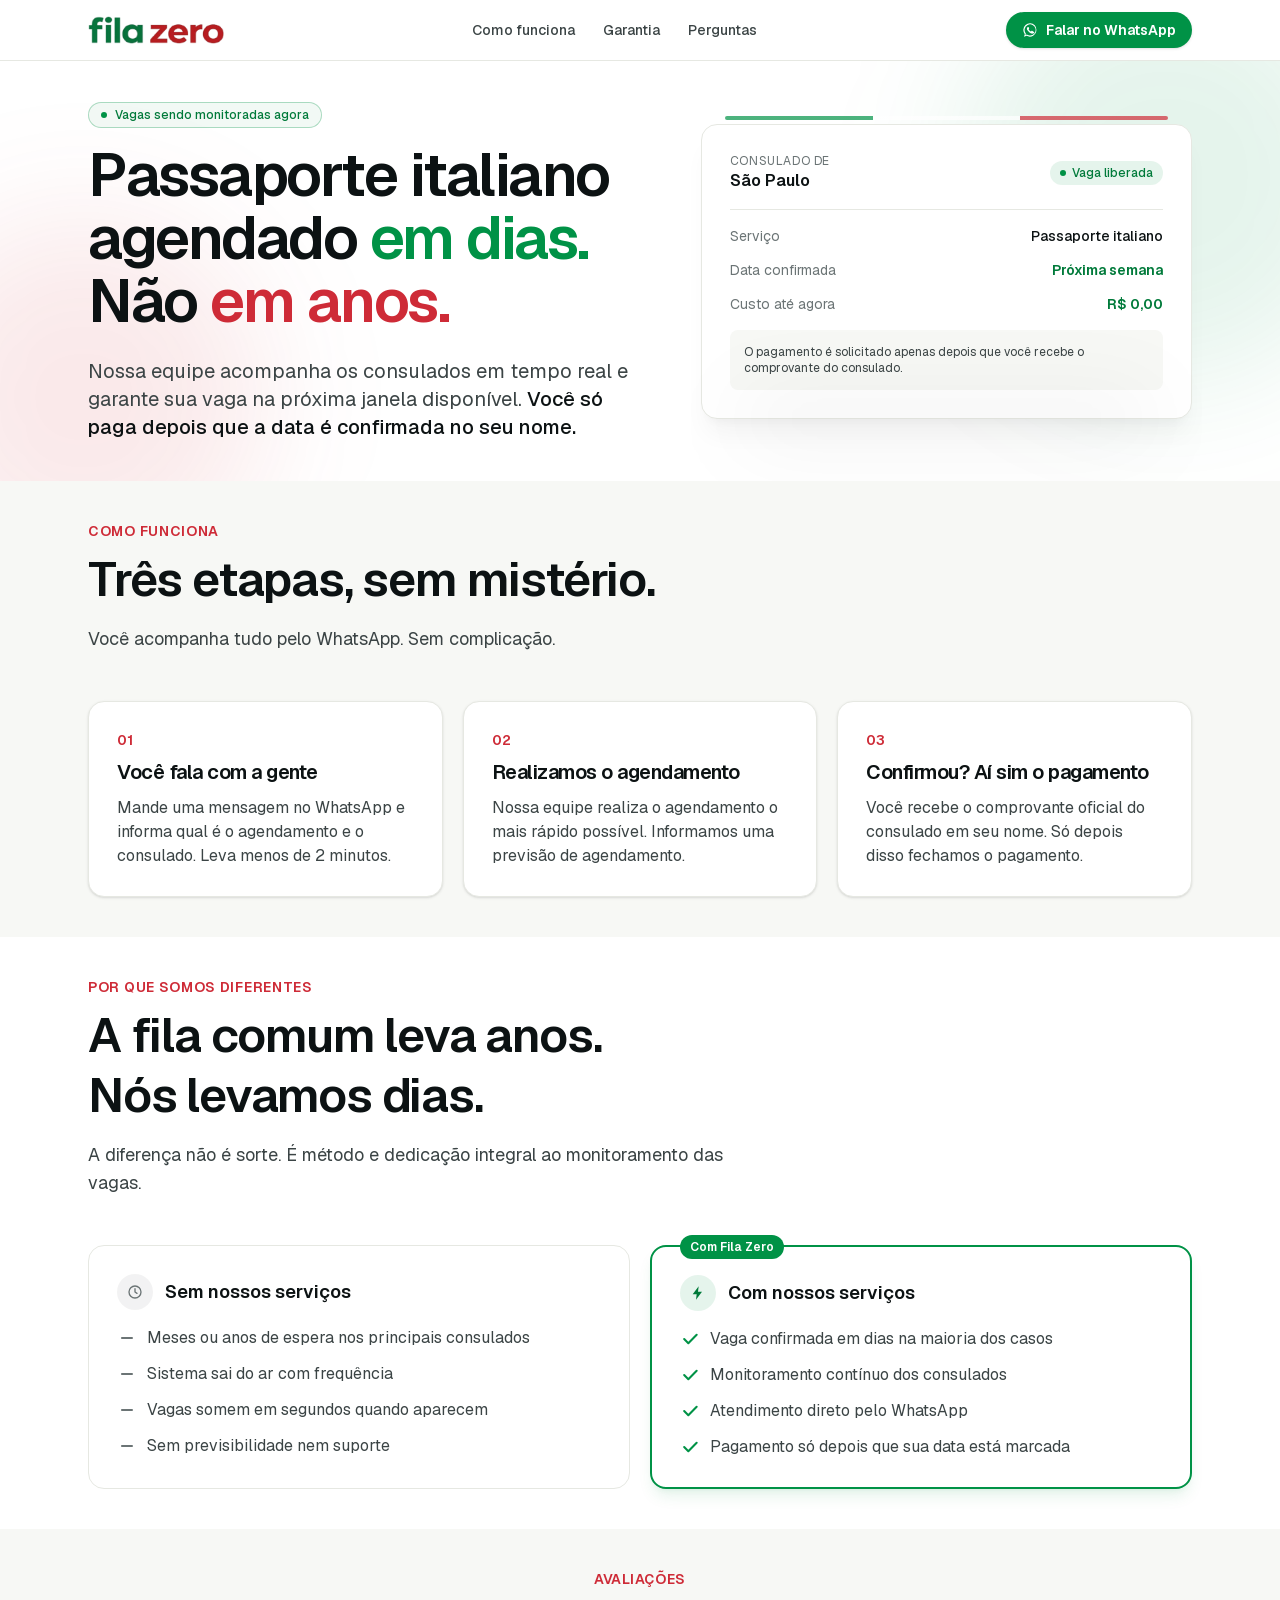
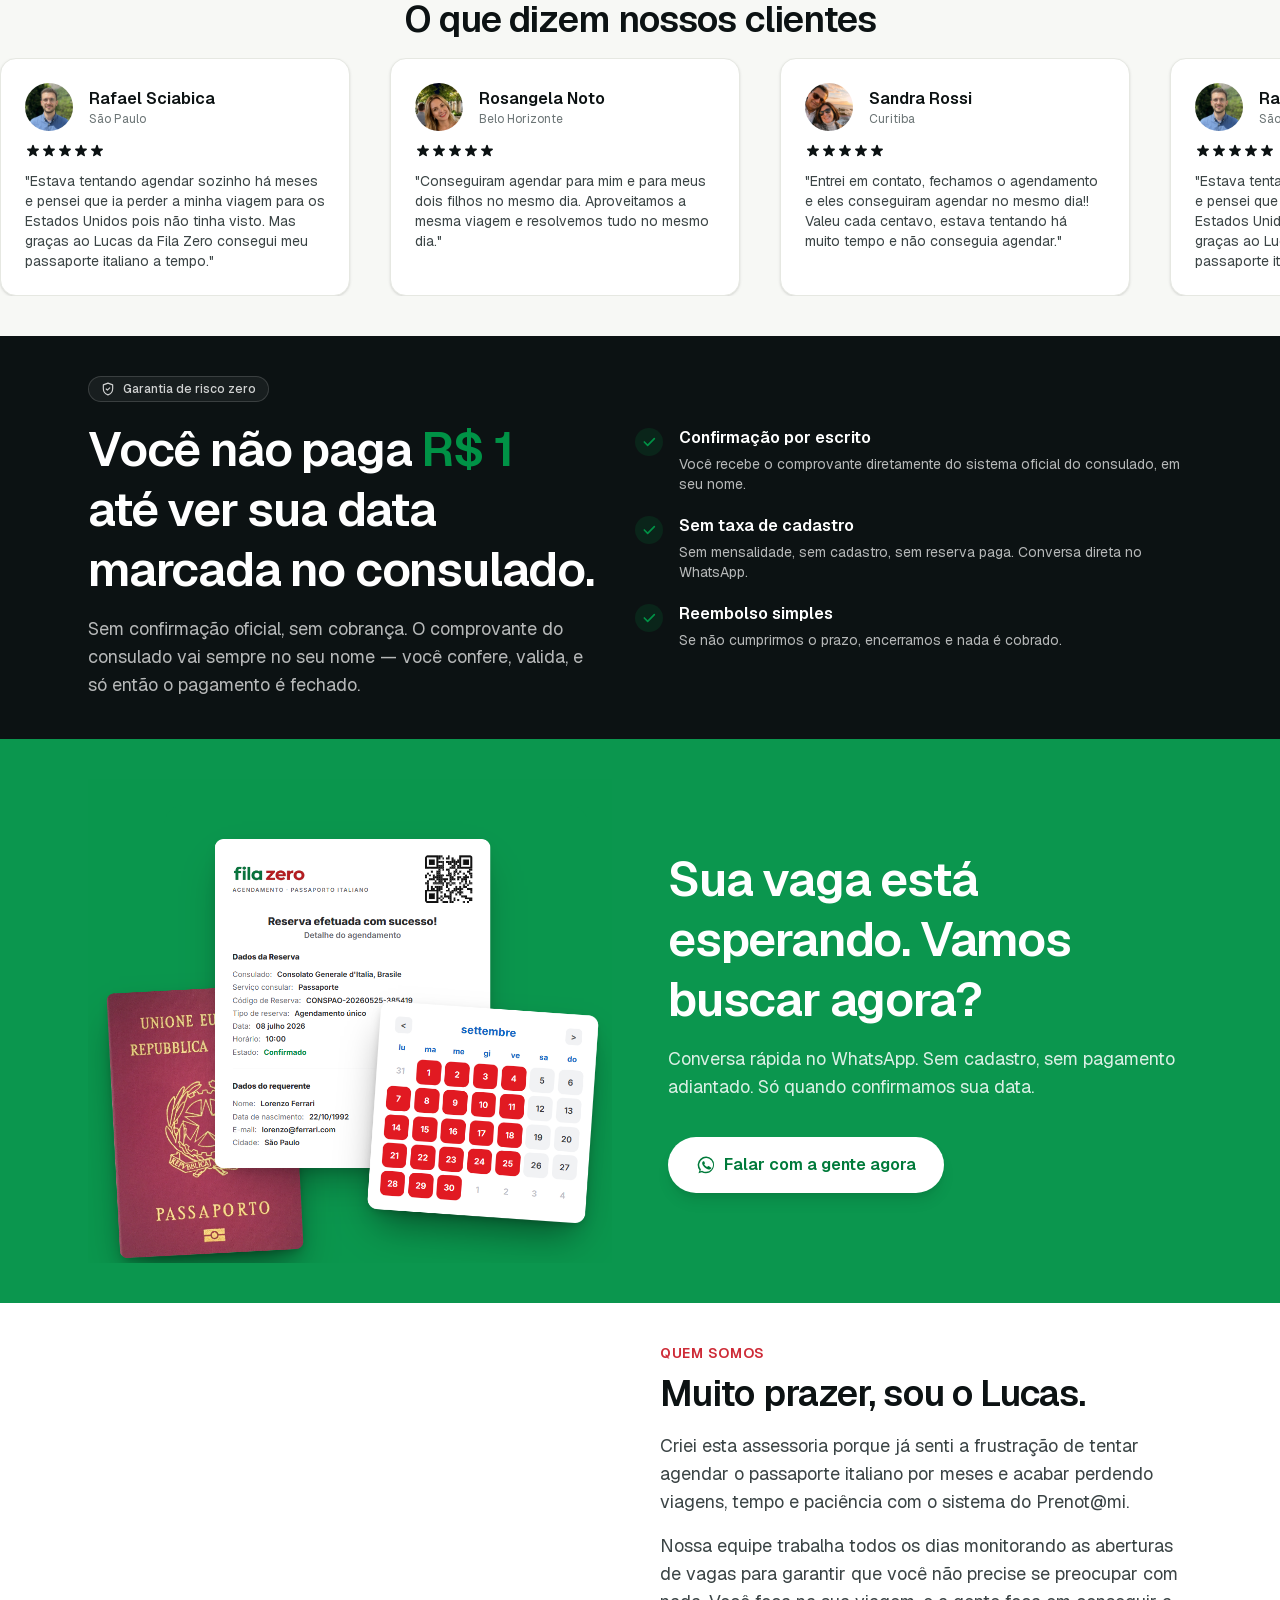
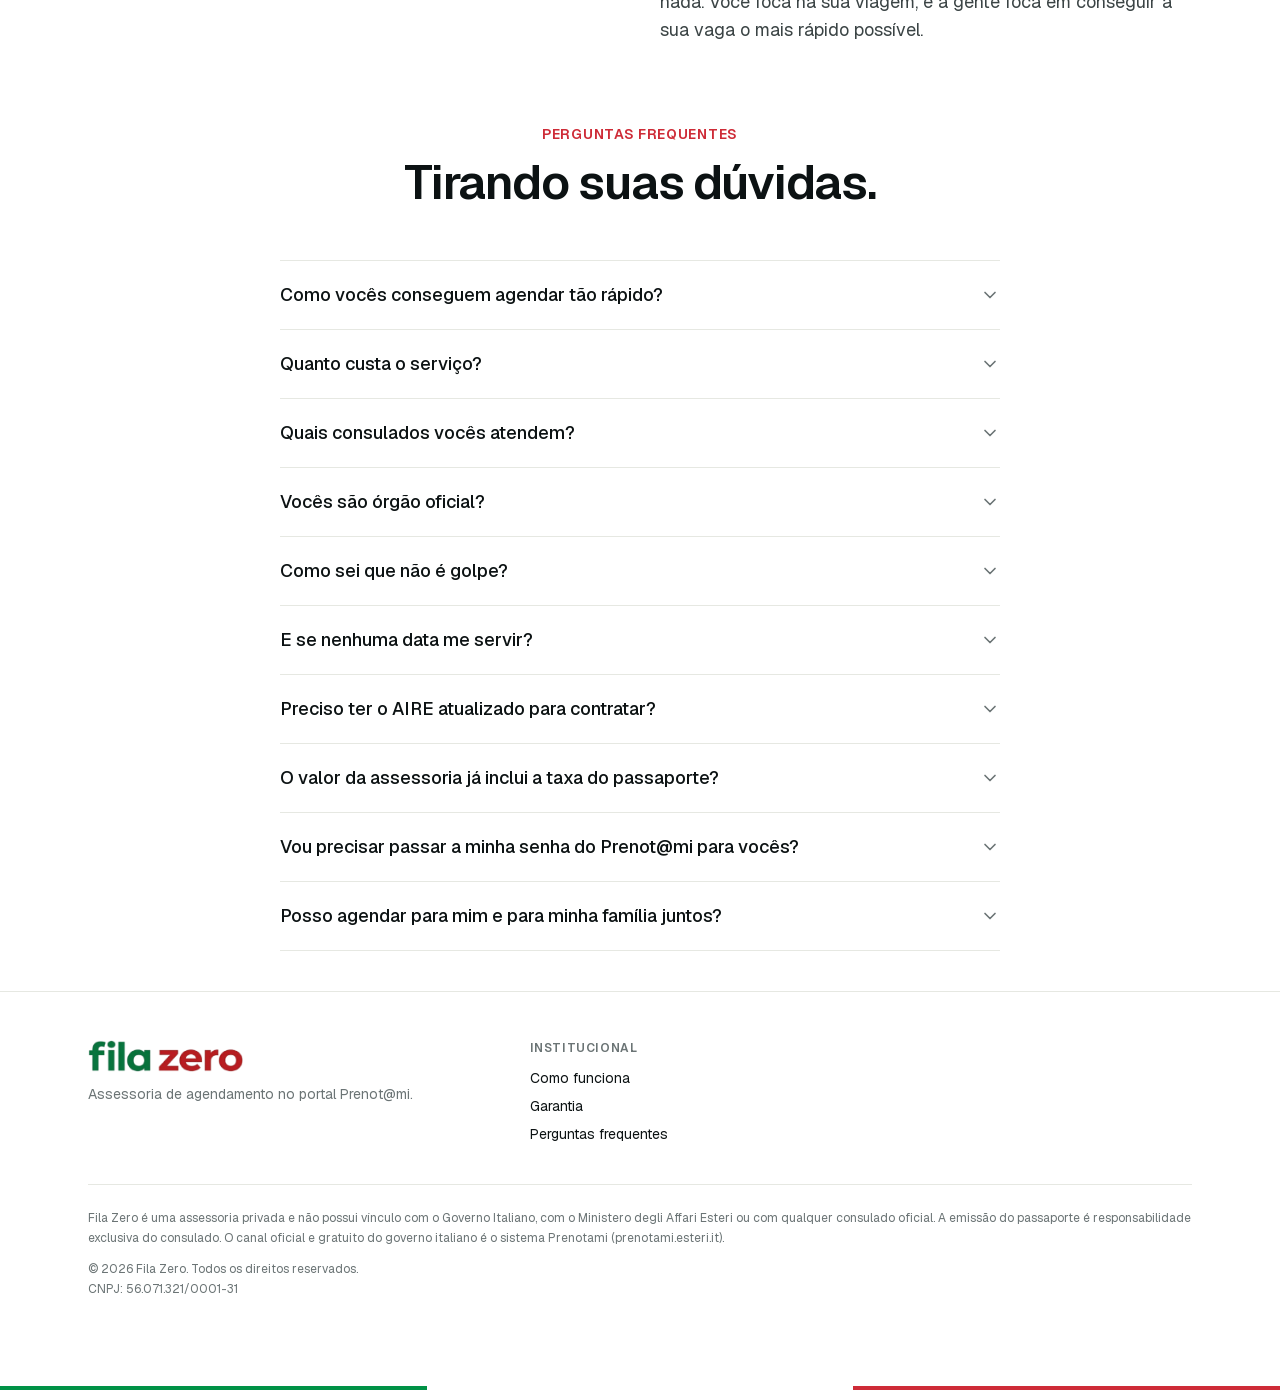
==== commit 7c996e12: "Add files via upload" ====
--- a/index.html
+++ b/index.html
@@ -142,4 +142,4 @@
   <link rel="icon" href="./favicon.ico" sizes="256x256" type="image/x-icon"/><script src="./_next/static/chunks/03~yq9q893hmn.js?dpl=dpl_8vAocQpgLvkjMhRzxKDkdT3Xs3D9" noModule=""></script></head><body class="min-h-full flex flex-col bg-paper text-ink"><!-- Google Tag Manager (noscript) -->
 <noscript><iframe src="https://www.googletagmanager.com/ns.html?id=GTM-5MRSP8LC"
 height="0" width="0" style="display:none;visibility:hidden"></iframe></noscript>
-<!-- End Google Tag Manager (noscript) --><div hidden=""><!--$--><!--/$--></div><header class="sticky top-0 z-30 border-b border-paper-line bg-paper/90 backdrop-blur"><div class="mx-auto flex max-w-6xl items-center justify-between px-4 py-3 sm:px-6"><a class="flex items-center" aria-label="Fila Zero" href="/"><img alt="Fila Zero" width="364" height="75" decoding="async" data-nimg="1" class="h-7 w-auto" style="color:transparent" srcSet="./logo.png" src="./logo.png"/></a><nav class="hidden items-center gap-7 text-sm font-medium text-ink-soft md:flex"><a href="#como-funciona" class="hover:text-ink">Como funciona</a><a href="#garantia" class="hover:text-ink">Garantia</a><a href="#faq" class="hover:text-ink">Perguntas</a></nav><a href="https://wa.me/5511959336300?text=Ol%C3%A1!%20Vi%20o%20site%20de%20voc%C3%AAs%20e%20quero%20agendar%20meu%20passaporte%20italiano." target="_blank" rel="noopener noreferrer" class="inline-flex items-center gap-2 rounded-full bg-italia-verde px-4 py-2 text-sm font-semibold text-white shadow-sm transition hover:bg-italia-verde-dark"><svg viewBox="0 0 24 24" class="h-4 w-4" fill="currentColor" aria-hidden="true"><path d="M19.1 4.9A10 10 0 0 0 4.2 18.2L3 22l3.9-1.2a10 10 0 0 0 14.7-8.8 10 10 0 0 0-2.5-7.1Zm-7.1 15.3a8.3 8.3 0 0 1-4.2-1.1l-.3-.2-2.3.7.7-2.2-.2-.3a8.3 8.3 0 1 1 6.3 3.1Zm4.5-6.2c-.2-.1-1.4-.7-1.6-.8-.2-.1-.4-.1-.5.1-.2.2-.6.8-.7.9-.1.1-.3.1-.5 0-.7-.3-1.4-.7-2-1.3-.5-.4-.8-1-1.2-1.6-.1-.2 0-.4.1-.5l.4-.4.2-.4c.1-.1 0-.3 0-.4l-.7-1.6c-.2-.4-.4-.4-.5-.4h-.5c-.2 0-.4 0-.7.3-.2.3-.9.9-.9 2.1 0 1.3 1 2.5 1.1 2.7.1.2 1.9 2.9 4.7 4 .7.3 1.2.5 1.6.6.7.2 1.3.2 1.8.1.5-.1 1.4-.6 1.6-1.1.2-.6.2-1 .1-1.1-.1-.1-.3-.2-.5-.3Z"></path></svg><span class="hidden sm:inline">Falar no WhatsApp</span><span class="sm:hidden">WhatsApp</span></a></div></header><main class="flex-1"><section class="relative overflow-hidden"><div class="pointer-events-none absolute -top-24 -right-24 h-[420px] w-[420px] rounded-full bg-italia-verde/10 blur-3xl" aria-hidden="true"></div><div class="pointer-events-none absolute -bottom-24 -left-24 h-[360px] w-[360px] rounded-full bg-italia-vermelho/10 blur-3xl" aria-hidden="true"></div><div class="relative mx-auto max-w-6xl px-4 pt-16 pb-20 sm:px-6 sm:pt-24 sm:pb-28"><div class="grid items-center gap-12 lg:grid-cols-[1.15fr_1fr]"><div><span class="inline-flex items-center gap-2 rounded-full border border-italia-verde/30 bg-italia-verde/5 px-3 py-1 text-xs font-medium text-italia-verde-dark"><span class="pulse-soft h-1.5 w-1.5 rounded-full bg-italia-verde"></span>Vagas sendo monitoradas agora</span><h1 class="mt-5 text-balance text-4xl font-semibold leading-[1.05] tracking-tight sm:text-5xl lg:text-6xl">Passaporte italiano agendado<!-- --> <span class="text-italia-verde">em dias.</span><br/>Não <span class="text-italia-vermelho">em anos.</span></h1><p class="mt-6 max-w-xl text-lg text-ink-soft sm:text-xl">Nossa equipe acompanha os consulados em tempo real e garante sua vaga na próxima janela disponível.<!-- --> <span class="font-medium text-ink">Você só paga depois que a data é confirmada no seu nome.</span></p></div><div class="relative"><div class="italia-stripe absolute -top-2 left-6 right-6 h-1 rounded-full opacity-70" aria-hidden="true"></div><div class="rounded-2xl border border-paper-line bg-white p-6 shadow-xl shadow-black/[0.04] sm:p-7"><div class="flex items-center justify-between border-b border-paper-line pb-4"><div><div class="text-xs uppercase tracking-wider text-ink-muted">Consulado de</div><div class="text-base font-semibold">São Paulo</div></div><span class="inline-flex items-center gap-1.5 rounded-full bg-italia-verde/10 px-2.5 py-1 text-xs font-medium text-italia-verde-dark"><span class="h-1.5 w-1.5 rounded-full bg-italia-verde"></span>Vaga liberada</span></div><dl class="mt-5 space-y-3.5 text-sm"><div class="flex items-center justify-between"><dt class="text-ink-muted">Serviço</dt><dd class="font-medium">Passaporte italiano</dd></div><div class="flex items-center justify-between"><dt class="text-ink-muted">Data confirmada</dt><dd class="font-semibold text-italia-verde-dark">Próxima semana</dd></div><div class="flex items-center justify-between"><dt class="text-ink-muted">Custo até agora</dt><dd class="font-semibold text-italia-verde-dark">R$ 0,00</dd></div></dl><div class="mt-5 rounded-lg bg-paper-tint p-3.5 text-xs text-ink-soft">O pagamento é solicitado apenas depois que você recebe o comprovante do consulado.</div></div><div class="pointer-events-none absolute -bottom-3 left-10 right-10 h-6 rounded-full bg-black/10 blur-2xl" aria-hidden="true"></div></div></div></div></section><section id="como-funciona" class="bg-paper-tint"><div class="mx-auto max-w-6xl px-4 py-20 sm:px-6 sm:py-24"><div class="max-w-2xl"><div class="text-sm font-semibold uppercase tracking-wider text-italia-vermelho">Como funciona</div><h2 class="mt-2 text-balance text-3xl font-semibold leading-tight tracking-tight sm:text-4xl lg:text-5xl">Três etapas, sem mistério.</h2><p class="mt-4 text-ink-soft sm:text-lg ">Você acompanha tudo pelo WhatsApp. Sem complicação.</p></div><ol class="mt-12 grid gap-5 md:grid-cols-3"><li class="relative rounded-2xl border border-paper-line bg-white p-7 shadow-sm"><div class="text-sm font-semibold text-italia-vermelho">01</div><h3 class="mt-2 text-xl font-semibold tracking-tight">Você fala com a gente</h3><p class="mt-2.5 text-ink-soft">Mande uma mensagem no WhatsApp e informa qual é o agendamento e o consulado. Leva menos de 2 minutos.</p></li><li class="relative rounded-2xl border border-paper-line bg-white p-7 shadow-sm"><div class="text-sm font-semibold text-italia-vermelho">02</div><h3 class="mt-2 text-xl font-semibold tracking-tight">Realizamos o agendamento</h3><p class="mt-2.5 text-ink-soft">Nossa equipe realiza o agendamento o mais rápido possível. Informamos uma previsão de agendamento.</p></li><li class="relative rounded-2xl border border-paper-line bg-white p-7 shadow-sm"><div class="text-sm font-semibold text-italia-vermelho">03</div><h3 class="mt-2 text-xl font-semibold tracking-tight">Confirmou? Aí sim o pagamento</h3><p class="mt-2.5 text-ink-soft">Você recebe o comprovante oficial do consulado em seu nome. Só depois disso fechamos o pagamento.</p></li></ol></div></section><section class="relative"><div class="mx-auto max-w-6xl px-4 py-20 sm:px-6 sm:py-24"><div class="max-w-2xl"><div class="text-sm font-semibold uppercase tracking-wider text-italia-vermelho">Por que somos diferentes</div><h2 class="mt-2 text-balance text-3xl font-semibold leading-tight tracking-tight sm:text-4xl lg:text-5xl">A fila comum leva anos. Nós levamos dias.</h2><p class="mt-4 text-ink-soft sm:text-lg ">A diferença não é sorte. É método e dedicação integral ao monitoramento das vagas.</p></div><div class="mt-12 grid gap-5 md:grid-cols-2"><div class="rounded-2xl border border-paper-line bg-white p-7"><div class="flex items-center gap-3"><span class="inline-flex h-9 w-9 items-center justify-center rounded-full bg-ink/5 text-ink-muted"><svg viewBox="0 0 24 24" class="h-4 w-4" fill="none" stroke="currentColor" stroke-width="2" stroke-linecap="round" stroke-linejoin="round" aria-hidden="true"><circle cx="12" cy="12" r="9"></circle><path d="M12 7v5l3 2"></path></svg></span><h3 class="text-lg font-semibold">Sem nossos serviços</h3></div><ul class="mt-5 space-y-3 text-ink-soft"><li class="flex items-start gap-2.5"><svg viewBox="0 0 24 24" class="mt-0.5 h-5 w-5 shrink-0 text-ink-muted" fill="none" stroke="currentColor" stroke-width="2.5" stroke-linecap="round" aria-hidden="true"><path d="M6 12h12"></path></svg><span>Meses ou anos de espera nos principais consulados</span></li><li class="flex items-start gap-2.5"><svg viewBox="0 0 24 24" class="mt-0.5 h-5 w-5 shrink-0 text-ink-muted" fill="none" stroke="currentColor" stroke-width="2.5" stroke-linecap="round" aria-hidden="true"><path d="M6 12h12"></path></svg><span>Sistema sai do ar com frequência</span></li><li class="flex items-start gap-2.5"><svg viewBox="0 0 24 24" class="mt-0.5 h-5 w-5 shrink-0 text-ink-muted" fill="none" stroke="currentColor" stroke-width="2.5" stroke-linecap="round" aria-hidden="true"><path d="M6 12h12"></path></svg><span>Vagas somem em segundos quando aparecem</span></li><li class="flex items-start gap-2.5"><svg viewBox="0 0 24 24" class="mt-0.5 h-5 w-5 shrink-0 text-ink-muted" fill="none" stroke="currentColor" stroke-width="2.5" stroke-linecap="round" aria-hidden="true"><path d="M6 12h12"></path></svg><span>Sem previsibilidade nem suporte</span></li></ul></div><div class="relative rounded-2xl border-2 border-italia-verde bg-white p-7 shadow-lg shadow-italia-verde/10"><span class="absolute -top-3 left-7 inline-flex items-center gap-1.5 rounded-full bg-italia-verde px-2.5 py-1 text-xs font-semibold text-white">Com <!-- -->Fila Zero</span><div class="flex items-center gap-3"><span class="inline-flex h-9 w-9 items-center justify-center rounded-full bg-italia-verde/10 text-italia-verde-dark"><svg viewBox="0 0 24 24" class="h-4 w-4" fill="currentColor" aria-hidden="true"><path d="M13 2 4 14h6l-1 8 9-12h-6l1-8Z"></path></svg></span><h3 class="text-lg font-semibold">Com nossos serviços</h3></div><ul class="mt-5 space-y-3 text-ink-soft"><li class="flex items-start gap-2.5"><svg viewBox="0 0 24 24" class="mt-0.5 h-5 w-5 shrink-0 text-italia-verde" fill="none" stroke="currentColor" stroke-width="2.5" stroke-linecap="round" stroke-linejoin="round" aria-hidden="true"><path d="M5 12l5 5L20 7"></path></svg><span>Vaga confirmada em dias na maioria dos casos</span></li><li class="flex items-start gap-2.5"><svg viewBox="0 0 24 24" class="mt-0.5 h-5 w-5 shrink-0 text-italia-verde" fill="none" stroke="currentColor" stroke-width="2.5" stroke-linecap="round" stroke-linejoin="round" aria-hidden="true"><path d="M5 12l5 5L20 7"></path></svg><span>Monitoramento contínuo dos consulados</span></li><li class="flex items-start gap-2.5"><svg viewBox="0 0 24 24" class="mt-0.5 h-5 w-5 shrink-0 text-italia-verde" fill="none" stroke="currentColor" stroke-width="2.5" stroke-linecap="round" stroke-linejoin="round" aria-hidden="true"><path d="M5 12l5 5L20 7"></path></svg><span>Atendimento direto pelo WhatsApp</span></li><li class="flex items-start gap-2.5"><svg viewBox="0 0 24 24" class="mt-0.5 h-5 w-5 shrink-0 text-italia-verde" fill="none" stroke="currentColor" stroke-width="2.5" stroke-linecap="round" stroke-linejoin="round" aria-hidden="true"><path d="M5 12l5 5L20 7"></path></svg><span>Pagamento só depois que sua data está marcada</span></li></ul></div></div></div></section><section id="depoimentos" class="overflow-hidden bg-paper-tint py-20 sm:py-24"><div class="mx-auto max-w-6xl px-4 sm:px-6 mb-12 text-center"><div class="text-sm font-semibold uppercase tracking-wider text-italia-vermelho">Avaliações</div><h2 class="mt-2 text-balance text-3xl font-semibold leading-tight tracking-tight sm:text-4xl pb-4">O que dizem nossos clientes</h2></div><style>@keyframes marquee { 0% { transform: translateX(0%); } 100% { transform: translateX(-100%); } } .animate-marquee { animation: marquee 30s linear infinite; } .group:hover .animate-marquee { animation-play-state: paused; }</style><div class="relative flex overflow-hidden group"><div class="flex animate-marquee gap-6 min-w-max pl-6"><div class="rounded-2xl border border-paper-line bg-white p-6 shadow-sm" style="width: 350px; flex-shrink: 0;"><div class="flex items-center gap-4"><img src="./Rafael-Sciabica.png" alt="Rafael Sciabica" class="h-12 w-12 rounded-full object-cover" style="width: 48px; height: 48px; border-radius: 50%; object-fit: cover;"><div><div class="font-semibold">Rafael Sciabica</div><div class="text-xs text-ink-muted">São Paulo</div></div></div><div class="mt-3 flex text-yellow-400"><svg class="h-4 w-4" style="width: 16px; height: 16px;" fill="currentColor" viewBox="0 0 20 20"><path d="M9.049 2.927c.3-.921 1.603-.921 1.902 0l1.07 3.292a1 1 0 00.95.69h3.462c.969 0 1.371 1.24.588 1.81l-2.8 2.034a1 1 0 00-.364 1.118l1.07 3.292c.3.921-.755 1.688-1.54 1.118l-2.8-2.034a1 1 0 00-1.175 0l-2.8 2.034c-.784.57-1.838-.197-1.539-1.118l1.07-3.292a1 1 0 00-.364-1.118L2.98 8.72c-.783-.57-.38-1.81.588-1.81h3.461a1 1 0 00.951-.69l1.07-3.292z"></path></svg><svg class="h-4 w-4" style="width: 16px; height: 16px;" fill="currentColor" viewBox="0 0 20 20"><path d="M9.049 2.927c.3-.921 1.603-.921 1.902 0l1.07 3.292a1 1 0 00.95.69h3.462c.969 0 1.371 1.24.588 1.81l-2.8 2.034a1 1 0 00-.364 1.118l1.07 3.292c.3.921-.755 1.688-1.54 1.118l-2.8-2.034a1 1 0 00-1.175 0l-2.8 2.034c-.784.57-1.838-.197-1.539-1.118l1.07-3.292a1 1 0 00-.364-1.118L2.98 8.72c-.783-.57-.38-1.81.588-1.81h3.461a1 1 0 00.951-.69l1.07-3.292z"></path></svg><svg class="h-4 w-4" style="width: 16px; height: 16px;" fill="currentColor" viewBox="0 0 20 20"><path d="M9.049 2.927c.3-.921 1.603-.921 1.902 0l1.07 3.292a1 1 0 00.95.69h3.462c.969 0 1.371 1.24.588 1.81l-2.8 2.034a1 1 0 00-.364 1.118l1.07 3.292c.3.921-.755 1.688-1.54 1.118l-2.8-2.034a1 1 0 00-1.175 0l-2.8 2.034c-.784.57-1.838-.197-1.539-1.118l1.07-3.292a1 1 0 00-.364-1.118L2.98 8.72c-.783-.57-.38-1.81.588-1.81h3.461a1 1 0 00.951-.69l1.07-3.292z"></path></svg><svg class="h-4 w-4" style="width: 16px; height: 16px;" fill="currentColor" viewBox="0 0 20 20"><path d="M9.049 2.927c.3-.921 1.603-.921 1.902 0l1.07 3.292a1 1 0 00.95.69h3.462c.969 0 1.371 1.24.588 1.81l-2.8 2.034a1 1 0 00-.364 1.118l1.07 3.292c.3.921-.755 1.688-1.54 1.118l-2.8-2.034a1 1 0 00-1.175 0l-2.8 2.034c-.784.57-1.838-.197-1.539-1.118l1.07-3.292a1 1 0 00-.364-1.118L2.98 8.72c-.783-.57-.38-1.81.588-1.81h3.461a1 1 0 00.951-.69l1.07-3.292z"></path></svg><svg class="h-4 w-4" style="width: 16px; height: 16px;" fill="currentColor" viewBox="0 0 20 20"><path d="M9.049 2.927c.3-.921 1.603-.921 1.902 0l1.07 3.292a1 1 0 00.95.69h3.462c.969 0 1.371 1.24.588 1.81l-2.8 2.034a1 1 0 00-.364 1.118l1.07 3.292c.3.921-.755 1.688-1.54 1.118l-2.8-2.034a1 1 0 00-1.175 0l-2.8 2.034c-.784.57-1.838-.197-1.539-1.118l1.07-3.292a1 1 0 00-.364-1.118L2.98 8.72c-.783-.57-.38-1.81.588-1.81h3.461a1 1 0 00.951-.69l1.07-3.292z"></path></svg></div><p class="mt-3 text-sm text-ink-soft">"Estava tentando agendar sozinho há meses e pensei que ia perder a minha viagem para os Estados Unidos pois não tinha visto. Mas graças ao Lucas da Fila Zero consegui meu passaporte italiano a tempo."</p></div><div class="rounded-2xl border border-paper-line bg-white p-6 shadow-sm" style="width: 350px; flex-shrink: 0;"><div class="flex items-center gap-4"><img src="./Rosangela-Noto.png" alt="Rosangela Noto" class="h-12 w-12 rounded-full object-cover" style="width: 48px; height: 48px; border-radius: 50%; object-fit: cover;"><div><div class="font-semibold">Rosangela Noto</div><div class="text-xs text-ink-muted">Belo Horizonte</div></div></div><div class="mt-3 flex text-yellow-400"><svg class="h-4 w-4" style="width: 16px; height: 16px;" fill="currentColor" viewBox="0 0 20 20"><path d="M9.049 2.927c.3-.921 1.603-.921 1.902 0l1.07 3.292a1 1 0 00.95.69h3.462c.969 0 1.371 1.24.588 1.81l-2.8 2.034a1 1 0 00-.364 1.118l1.07 3.292c.3.921-.755 1.688-1.54 1.118l-2.8-2.034a1 1 0 00-1.175 0l-2.8 2.034c-.784.57-1.838-.197-1.539-1.118l1.07-3.292a1 1 0 00-.364-1.118L2.98 8.72c-.783-.57-.38-1.81.588-1.81h3.461a1 1 0 00.951-.69l1.07-3.292z"></path></svg><svg class="h-4 w-4" style="width: 16px; height: 16px;" fill="currentColor" viewBox="0 0 20 20"><path d="M9.049 2.927c.3-.921 1.603-.921 1.902 0l1.07 3.292a1 1 0 00.95.69h3.462c.969 0 1.371 1.24.588 1.81l-2.8 2.034a1 1 0 00-.364 1.118l1.07 3.292c.3.921-.755 1.688-1.54 1.118l-2.8-2.034a1 1 0 00-1.175 0l-2.8 2.034c-.784.57-1.838-.197-1.539-1.118l1.07-3.292a1 1 0 00-.364-1.118L2.98 8.72c-.783-.57-.38-1.81.588-1.81h3.461a1 1 0 00.951-.69l1.07-3.292z"></path></svg><svg class="h-4 w-4" style="width: 16px; height: 16px;" fill="currentColor" viewBox="0 0 20 20"><path d="M9.049 2.927c.3-.921 1.603-.921 1.902 0l1.07 3.292a1 1 0 00.95.69h3.462c.969 0 1.371 1.24.588 1.81l-2.8 2.034a1 1 0 00-.364 1.118l1.07 3.292c.3.921-.755 1.688-1.54 1.118l-2.8-2.034a1 1 0 00-1.175 0l-2.8 2.034c-.784.57-1.838-.197-1.539-1.118l1.07-3.292a1 1 0 00-.364-1.118L2.98 8.72c-.783-.57-.38-1.81.588-1.81h3.461a1 1 0 00.951-.69l1.07-3.292z"></path></svg><svg class="h-4 w-4" style="width: 16px; height: 16px;" fill="currentColor" viewBox="0 0 20 20"><path d="M9.049 2.927c.3-.921 1.603-.921 1.902 0l1.07 3.292a1 1 0 00.95.69h3.462c.969 0 1.371 1.24.588 1.81l-2.8 2.034a1 1 0 00-.364 1.118l1.07 3.292c.3.921-.755 1.688-1.54 1.118l-2.8-2.034a1 1 0 00-1.175 0l-2.8 2.034c-.784.57-1.838-.197-1.539-1.118l1.07-3.292a1 1 0 00-.364-1.118L2.98 8.72c-.783-.57-.38-1.81.588-1.81h3.461a1 1 0 00.951-.69l1.07-3.292z"></path></svg><svg class="h-4 w-4" style="width: 16px; height: 16px;" fill="currentColor" viewBox="0 0 20 20"><path d="M9.049 2.927c.3-.921 1.603-.921 1.902 0l1.07 3.292a1 1 0 00.95.69h3.462c.969 0 1.371 1.24.588 1.81l-2.8 2.034a1 1 0 00-.364 1.118l1.07 3.292c.3.921-.755 1.688-1.54 1.118l-2.8-2.034a1 1 0 00-1.175 0l-2.8 2.034c-.784.57-1.838-.197-1.539-1.118l1.07-3.292a1 1 0 00-.364-1.118L2.98 8.72c-.783-.57-.38-1.81.588-1.81h3.461a1 1 0 00.951-.69l1.07-3.292z"></path></svg></div><p class="mt-3 text-sm text-ink-soft">"Conseguiram agendar para mim e para meus dois filhos no mesmo dia. Aproveitamos a mesma viagem e resolvemos tudo no mesmo dia."</p></div><div class="rounded-2xl border border-paper-line bg-white p-6 shadow-sm" style="width: 350px; flex-shrink: 0;"><div class="flex items-center gap-4"><img src="./Sandra-Rossi.png" alt="Sandra Rossi" class="h-12 w-12 rounded-full object-cover" style="width: 48px; height: 48px; border-radius: 50%; object-fit: cover;"><div><div class="font-semibold">Sandra Rossi</div><div class="text-xs text-ink-muted">Curitiba</div></div></div><div class="mt-3 flex text-yellow-400"><svg class="h-4 w-4" style="width: 16px; height: 16px;" fill="currentColor" viewBox="0 0 20 20"><path d="M9.049 2.927c.3-.921 1.603-.921 1.902 0l1.07 3.292a1 1 0 00.95.69h3.462c.969 0 1.371 1.24.588 1.81l-2.8 2.034a1 1 0 00-.364 1.118l1.07 3.292c.3.921-.755 1.688-1.54 1.118l-2.8-2.034a1 1 0 00-1.175 0l-2.8 2.034c-.784.57-1.838-.197-1.539-1.118l1.07-3.292a1 1 0 00-.364-1.118L2.98 8.72c-.783-.57-.38-1.81.588-1.81h3.461a1 1 0 00.951-.69l1.07-3.292z"></path></svg><svg class="h-4 w-4" style="width: 16px; height: 16px;" fill="currentColor" viewBox="0 0 20 20"><path d="M9.049 2.927c.3-.921 1.603-.921 1.902 0l1.07 3.292a1 1 0 00.95.69h3.462c.969 0 1.371 1.24.588 1.81l-2.8 2.034a1 1 0 00-.364 1.118l1.07 3.292c.3.921-.755 1.688-1.54 1.118l-2.8-2.034a1 1 0 00-1.175 0l-2.8 2.034c-.784.57-1.838-.197-1.539-1.118l1.07-3.292a1 1 0 00-.364-1.118L2.98 8.72c-.783-.57-.38-1.81.588-1.81h3.461a1 1 0 00.951-.69l1.07-3.292z"></path></svg><svg class="h-4 w-4" style="width: 16px; height: 16px;" fill="currentColor" viewBox="0 0 20 20"><path d="M9.049 2.927c.3-.921 1.603-.921 1.902 0l1.07 3.292a1 1 0 00.95.69h3.462c.969 0 1.371 1.24.588 1.81l-2.8 2.034a1 1 0 00-.364 1.118l1.07 3.292c.3.921-.755 1.688-1.54 1.118l-2.8-2.034a1 1 0 00-1.175 0l-2.8 2.034c-.784.57-1.838-.197-1.539-1.118l1.07-3.292a1 1 0 00-.364-1.118L2.98 8.72c-.783-.57-.38-1.81.588-1.81h3.461a1 1 0 00.951-.69l1.07-3.292z"></path></svg><svg class="h-4 w-4" style="width: 16px; height: 16px;" fill="currentColor" viewBox="0 0 20 20"><path d="M9.049 2.927c.3-.921 1.603-.921 1.902 0l1.07 3.292a1 1 0 00.95.69h3.462c.969 0 1.371 1.24.588 1.81l-2.8 2.034a1 1 0 00-.364 1.118l1.07 3.292c.3.921-.755 1.688-1.54 1.118l-2.8-2.034a1 1 0 00-1.175 0l-2.8 2.034c-.784.57-1.838-.197-1.539-1.118l1.07-3.292a1 1 0 00-.364-1.118L2.98 8.72c-.783-.57-.38-1.81.588-1.81h3.461a1 1 0 00.951-.69l1.07-3.292z"></path></svg><svg class="h-4 w-4" style="width: 16px; height: 16px;" fill="currentColor" viewBox="0 0 20 20"><path d="M9.049 2.927c.3-.921 1.603-.921 1.902 0l1.07 3.292a1 1 0 00.95.69h3.462c.969 0 1.371 1.24.588 1.81l-2.8 2.034a1 1 0 00-.364 1.118l1.07 3.292c.3.921-.755 1.688-1.54 1.118l-2.8-2.034a1 1 0 00-1.175 0l-2.8 2.034c-.784.57-1.838-.197-1.539-1.118l1.07-3.292a1 1 0 00-.364-1.118L2.98 8.72c-.783-.57-.38-1.81.588-1.81h3.461a1 1 0 00.951-.69l1.07-3.292z"></path></svg></div><p class="mt-3 text-sm text-ink-soft">"Entrei em contato, fechamos o agendamento e eles conseguiram agendar no mesmo dia!! Valeu cada centavo, estava tentando há muito tempo e não conseguia agendar."</p></div></div><div class="flex animate-marquee gap-6 min-w-max pl-6" aria-hidden="true"><div class="rounded-2xl border border-paper-line bg-white p-6 shadow-sm" style="width: 350px; flex-shrink: 0;"><div class="flex items-center gap-4"><img src="./Rafael-Sciabica.png" alt="Rafael Sciabica" class="h-12 w-12 rounded-full object-cover" style="width: 48px; height: 48px; border-radius: 50%; object-fit: cover;"><div><div class="font-semibold">Rafael Sciabica</div><div class="text-xs text-ink-muted">São Paulo</div></div></div><div class="mt-3 flex text-yellow-400"><svg class="h-4 w-4" style="width: 16px; height: 16px;" fill="currentColor" viewBox="0 0 20 20"><path d="M9.049 2.927c.3-.921 1.603-.921 1.902 0l1.07 3.292a1 1 0 00.95.69h3.462c.969 0 1.371 1.24.588 1.81l-2.8 2.034a1 1 0 00-.364 1.118l1.07 3.292c.3.921-.755 1.688-1.54 1.118l-2.8-2.034a1 1 0 00-1.175 0l-2.8 2.034c-.784.57-1.838-.197-1.539-1.118l1.07-3.292a1 1 0 00-.364-1.118L2.98 8.72c-.783-.57-.38-1.81.588-1.81h3.461a1 1 0 00.951-.69l1.07-3.292z"></path></svg><svg class="h-4 w-4" style="width: 16px; height: 16px;" fill="currentColor" viewBox="0 0 20 20"><path d="M9.049 2.927c.3-.921 1.603-.921 1.902 0l1.07 3.292a1 1 0 00.95.69h3.462c.969 0 1.371 1.24.588 1.81l-2.8 2.034a1 1 0 00-.364 1.118l1.07 3.292c.3.921-.755 1.688-1.54 1.118l-2.8-2.034a1 1 0 00-1.175 0l-2.8 2.034c-.784.57-1.838-.197-1.539-1.118l1.07-3.292a1 1 0 00-.364-1.118L2.98 8.72c-.783-.57-.38-1.81.588-1.81h3.461a1 1 0 00.951-.69l1.07-3.292z"></path></svg><svg class="h-4 w-4" style="width: 16px; height: 16px;" fill="currentColor" viewBox="0 0 20 20"><path d="M9.049 2.927c.3-.921 1.603-.921 1.902 0l1.07 3.292a1 1 0 00.95.69h3.462c.969 0 1.371 1.24.588 1.81l-2.8 2.034a1 1 0 00-.364 1.118l1.07 3.292c.3.921-.755 1.688-1.54 1.118l-2.8-2.034a1 1 0 00-1.175 0l-2.8 2.034c-.784.57-1.838-.197-1.539-1.118l1.07-3.292a1 1 0 00-.364-1.118L2.98 8.72c-.783-.57-.38-1.81.588-1.81h3.461a1 1 0 00.951-.69l1.07-3.292z"></path></svg><svg class="h-4 w-4" style="width: 16px; height: 16px;" fill="currentColor" viewBox="0 0 20 20"><path d="M9.049 2.927c.3-.921 1.603-.921 1.902 0l1.07 3.292a1 1 0 00.95.69h3.462c.969 0 1.371 1.24.588 1.81l-2.8 2.034a1 1 0 00-.364 1.118l1.07 3.292c.3.921-.755 1.688-1.54 1.118l-2.8-2.034a1 1 0 00-1.175 0l-2.8 2.034c-.784.57-1.838-.197-1.539-1.118l1.07-3.292a1 1 0 00-.364-1.118L2.98 8.72c-.783-.57-.38-1.81.588-1.81h3.461a1 1 0 00.951-.69l1.07-3.292z"></path></svg><svg class="h-4 w-4" style="width: 16px; height: 16px;" fill="currentColor" viewBox="0 0 20 20"><path d="M9.049 2.927c.3-.921 1.603-.921 1.902 0l1.07 3.292a1 1 0 00.95.69h3.462c.969 0 1.371 1.24.588 1.81l-2.8 2.034a1 1 0 00-.364 1.118l1.07 3.292c.3.921-.755 1.688-1.54 1.118l-2.8-2.034a1 1 0 00-1.175 0l-2.8 2.034c-.784.57-1.838-.197-1.539-1.118l1.07-3.292a1 1 0 00-.364-1.118L2.98 8.72c-.783-.57-.38-1.81.588-1.81h3.461a1 1 0 00.951-.69l1.07-3.292z"></path></svg></div><p class="mt-3 text-sm text-ink-soft">"Estava tentando agendar sozinho há meses e pensei que ia perder a minha viagem para os Estados Unidos pois não tinha visto. Mas graças ao Lucas da Fila Zero consegui meu passaporte italiano a tempo."</p></div><div class="rounded-2xl border border-paper-line bg-white p-6 shadow-sm" style="width: 350px; flex-shrink: 0;"><div class="flex items-center gap-4"><img src="./Rosangela-Noto.png" alt="Rosangela Noto" class="h-12 w-12 rounded-full object-cover" style="width: 48px; height: 48px; border-radius: 50%; object-fit: cover;"><div><div class="font-semibold">Rosangela Noto</div><div class="text-xs text-ink-muted">Belo Horizonte</div></div></div><div class="mt-3 flex text-yellow-400"><svg class="h-4 w-4" style="width: 16px; height: 16px;" fill="currentColor" viewBox="0 0 20 20"><path d="M9.049 2.927c.3-.921 1.603-.921 1.902 0l1.07 3.292a1 1 0 00.95.69h3.462c.969 0 1.371 1.24.588 1.81l-2.8 2.034a1 1 0 00-.364 1.118l1.07 3.292c.3.921-.755 1.688-1.54 1.118l-2.8-2.034a1 1 0 00-1.175 0l-2.8 2.034c-.784.57-1.838-.197-1.539-1.118l1.07-3.292a1 1 0 00-.364-1.118L2.98 8.72c-.783-.57-.38-1.81.588-1.81h3.461a1 1 0 00.951-.69l1.07-3.292z"></path></svg><svg class="h-4 w-4" style="width: 16px; height: 16px;" fill="currentColor" viewBox="0 0 20 20"><path d="M9.049 2.927c.3-.921 1.603-.921 1.902 0l1.07 3.292a1 1 0 00.95.69h3.462c.969 0 1.371 1.24.588 1.81l-2.8 2.034a1 1 0 00-.364 1.118l1.07 3.292c.3.921-.755 1.688-1.54 1.118l-2.8-2.034a1 1 0 00-1.175 0l-2.8 2.034c-.784.57-1.838-.197-1.539-1.118l1.07-3.292a1 1 0 00-.364-1.118L2.98 8.72c-.783-.57-.38-1.81.588-1.81h3.461a1 1 0 00.951-.69l1.07-3.292z"></path></svg><svg class="h-4 w-4" style="width: 16px; height: 16px;" fill="currentColor" viewBox="0 0 20 20"><path d="M9.049 2.927c.3-.921 1.603-.921 1.902 0l1.07 3.292a1 1 0 00.95.69h3.462c.969 0 1.371 1.24.588 1.81l-2.8 2.034a1 1 0 00-.364 1.118l1.07 3.292c.3.921-.755 1.688-1.54 1.118l-2.8-2.034a1 1 0 00-1.175 0l-2.8 2.034c-.784.57-1.838-.197-1.539-1.118l1.07-3.292a1 1 0 00-.364-1.118L2.98 8.72c-.783-.57-.38-1.81.588-1.81h3.461a1 1 0 00.951-.69l1.07-3.292z"></path></svg><svg class="h-4 w-4" style="width: 16px; height: 16px;" fill="currentColor" viewBox="0 0 20 20"><path d="M9.049 2.927c.3-.921 1.603-.921 1.902 0l1.07 3.292a1 1 0 00.95.69h3.462c.969 0 1.371 1.24.588 1.81l-2.8 2.034a1 1 0 00-.364 1.118l1.07 3.292c.3.921-.755 1.688-1.54 1.118l-2.8-2.034a1 1 0 00-1.175 0l-2.8 2.034c-.784.57-1.838-.197-1.539-1.118l1.07-3.292a1 1 0 00-.364-1.118L2.98 8.72c-.783-.57-.38-1.81.588-1.81h3.461a1 1 0 00.951-.69l1.07-3.292z"></path></svg><svg class="h-4 w-4" style="width: 16px; height: 16px;" fill="currentColor" viewBox="0 0 20 20"><path d="M9.049 2.927c.3-.921 1.603-.921 1.902 0l1.07 3.292a1 1 0 00.95.69h3.462c.969 0 1.371 1.24.588 1.81l-2.8 2.034a1 1 0 00-.364 1.118l1.07 3.292c.3.921-.755 1.688-1.54 1.118l-2.8-2.034a1 1 0 00-1.175 0l-2.8 2.034c-.784.57-1.838-.197-1.539-1.118l1.07-3.292a1 1 0 00-.364-1.118L2.98 8.72c-.783-.57-.38-1.81.588-1.81h3.461a1 1 0 00.951-.69l1.07-3.292z"></path></svg></div><p class="mt-3 text-sm text-ink-soft">"Conseguiram agendar para mim e para meus dois filhos no mesmo dia. Aproveitamos a mesma viagem e resolvemos tudo no mesmo dia."</p></div><div class="rounded-2xl border border-paper-line bg-white p-6 shadow-sm" style="width: 350px; flex-shrink: 0;"><div class="flex items-center gap-4"><img src="./Sandra-Rossi.png" alt="Sandra Rossi" class="h-12 w-12 rounded-full object-cover" style="width: 48px; height: 48px; border-radius: 50%; object-fit: cover;"><div><div class="font-semibold">Sandra Rossi</div><div class="text-xs text-ink-muted">Curitiba</div></div></div><div class="mt-3 flex text-yellow-400"><svg class="h-4 w-4" style="width: 16px; height: 16px;" fill="currentColor" viewBox="0 0 20 20"><path d="M9.049 2.927c.3-.921 1.603-.921 1.902 0l1.07 3.292a1 1 0 00.95.69h3.462c.969 0 1.371 1.24.588 1.81l-2.8 2.034a1 1 0 00-.364 1.118l1.07 3.292c.3.921-.755 1.688-1.54 1.118l-2.8-2.034a1 1 0 00-1.175 0l-2.8 2.034c-.784.57-1.838-.197-1.539-1.118l1.07-3.292a1 1 0 00-.364-1.118L2.98 8.72c-.783-.57-.38-1.81.588-1.81h3.461a1 1 0 00.951-.69l1.07-3.292z"></path></svg><svg class="h-4 w-4" style="width: 16px; height: 16px;" fill="currentColor" viewBox="0 0 20 20"><path d="M9.049 2.927c.3-.921 1.603-.921 1.902 0l1.07 3.292a1 1 0 00.95.69h3.462c.969 0 1.371 1.24.588 1.81l-2.8 2.034a1 1 0 00-.364 1.118l1.07 3.292c.3.921-.755 1.688-1.54 1.118l-2.8-2.034a1 1 0 00-1.175 0l-2.8 2.034c-.784.57-1.838-.197-1.539-1.118l1.07-3.292a1 1 0 00-.364-1.118L2.98 8.72c-.783-.57-.38-1.81.588-1.81h3.461a1 1 0 00.951-.69l1.07-3.292z"></path></svg><svg class="h-4 w-4" style="width: 16px; height: 16px;" fill="currentColor" viewBox="0 0 20 20"><path d="M9.049 2.927c.3-.921 1.603-.921 1.902 0l1.07 3.292a1 1 0 00.95.69h3.462c.969 0 1.371 1.24.588 1.81l-2.8 2.034a1 1 0 00-.364 1.118l1.07 3.292c.3.921-.755 1.688-1.54 1.118l-2.8-2.034a1 1 0 00-1.175 0l-2.8 2.034c-.784.57-1.838-.197-1.539-1.118l1.07-3.292a1 1 0 00-.364-1.118L2.98 8.72c-.783-.57-.38-1.81.588-1.81h3.461a1 1 0 00.951-.69l1.07-3.292z"></path></svg><svg class="h-4 w-4" style="width: 16px; height: 16px;" fill="currentColor" viewBox="0 0 20 20"><path d="M9.049 2.927c.3-.921 1.603-.921 1.902 0l1.07 3.292a1 1 0 00.95.69h3.462c.969 0 1.371 1.24.588 1.81l-2.8 2.034a1 1 0 00-.364 1.118l1.07 3.292c.3.921-.755 1.688-1.54 1.118l-2.8-2.034a1 1 0 00-1.175 0l-2.8 2.034c-.784.57-1.838-.197-1.539-1.118l1.07-3.292a1 1 0 00-.364-1.118L2.98 8.72c-.783-.57-.38-1.81.588-1.81h3.461a1 1 0 00.951-.69l1.07-3.292z"></path></svg><svg class="h-4 w-4" style="width: 16px; height: 16px;" fill="currentColor" viewBox="0 0 20 20"><path d="M9.049 2.927c.3-.921 1.603-.921 1.902 0l1.07 3.292a1 1 0 00.95.69h3.462c.969 0 1.371 1.24.588 1.81l-2.8 2.034a1 1 0 00-.364 1.118l1.07 3.292c.3.921-.755 1.688-1.54 1.118l-2.8-2.034a1 1 0 00-1.175 0l-2.8 2.034c-.784.57-1.838-.197-1.539-1.118l1.07-3.292a1 1 0 00-.364-1.118L2.98 8.72c-.783-.57-.38-1.81.588-1.81h3.461a1 1 0 00.951-.69l1.07-3.292z"></path></svg></div><p class="mt-3 text-sm text-ink-soft">"Entrei em contato, fechamos o agendamento e eles conseguiram agendar no mesmo dia!! Valeu cada centavo, estava tentando há muito tempo e não conseguia agendar."</p></div></div></div></section><section id="garantia" class="bg-ink text-paper"><div class="mx-auto max-w-6xl px-4 py-20 sm:px-6 sm:py-24"><div class="grid items-center gap-10 lg:grid-cols-[1fr_1.1fr]"><div><span class="inline-flex items-center gap-2 rounded-full border border-white/15 bg-white/5 px-3 py-1 text-xs font-medium text-white/80"><svg viewBox="0 0 24 24" class="h-3.5 w-3.5" fill="none" stroke="currentColor" stroke-width="2" stroke-linecap="round" stroke-linejoin="round" aria-hidden="true"><path d="M12 2 4 5v6c0 5 3.4 9.4 8 11 4.6-1.6 8-6 8-11V5l-8-3Z"></path><path d="m9 12 2 2 4-4"></path></svg>Garantia de risco zero</span><h2 class="mt-5 text-balance text-3xl font-semibold leading-tight tracking-tight sm:text-4xl lg:text-5xl">Você não paga<!-- --> <span class="whitespace-nowrap text-italia-verde">R$ 1</span> <!-- -->até ver sua data marcada no consulado.</h2><p class="mt-5 max-w-xl text-white/70 sm:text-lg">Sem confirmação oficial, sem cobrança. O comprovante do consulado vai sempre no seu nome — você confere, valida, e só então o pagamento é fechado.</p></div><div><ul class="space-y-5"><li class="flex gap-4"><span class="mt-0.5 inline-flex h-7 w-7 shrink-0 items-center justify-center rounded-full bg-italia-verde/15 text-italia-verde"><svg viewBox="0 0 24 24" class="h-4 w-4" fill="none" stroke="currentColor" stroke-width="2.5" stroke-linecap="round" stroke-linejoin="round" aria-hidden="true"><path d="M5 12l5 5L20 7"></path></svg></span><div><div class="font-semibold">Confirmação por escrito</div><p class="mt-1 text-sm text-white/70">Você recebe o comprovante diretamente do sistema oficial do consulado, em seu nome.</p></div></li><li class="flex gap-4"><span class="mt-0.5 inline-flex h-7 w-7 shrink-0 items-center justify-center rounded-full bg-italia-verde/15 text-italia-verde"><svg viewBox="0 0 24 24" class="h-4 w-4" fill="none" stroke="currentColor" stroke-width="2.5" stroke-linecap="round" stroke-linejoin="round" aria-hidden="true"><path d="M5 12l5 5L20 7"></path></svg></span><div><div class="font-semibold">Sem taxa de cadastro</div><p class="mt-1 text-sm text-white/70">Sem mensalidade, sem cadastro, sem reserva paga. Conversa direta no WhatsApp.</p></div></li><li class="flex gap-4"><span class="mt-0.5 inline-flex h-7 w-7 shrink-0 items-center justify-center rounded-full bg-italia-verde/15 text-italia-verde"><svg viewBox="0 0 24 24" class="h-4 w-4" fill="none" stroke="currentColor" stroke-width="2.5" stroke-linecap="round" stroke-linejoin="round" aria-hidden="true"><path d="M5 12l5 5L20 7"></path></svg></span><div><div class="font-semibold">Reembolso simples</div><p class="mt-1 text-sm text-white/70">Se não cumprirmos o prazo, encerramos e nada é cobrado.</p></div></li></ul></div></div></div></section><section class="relative overflow-hidden bg-[#0B964E]"><div class="relative mx-auto max-w-6xl px-4 py-20 sm:px-6 sm:py-24"><div class="grid items-center gap-10 lg:grid-cols-2 lg:gap-14"><div class="flex justify-center lg:justify-start"><img alt="Comprovante de agendamento Fila Zero com passaporte italiano" loading="lazy" width="820" height="760" decoding="async" data-nimg="1" class="h-auto w-full max-w-md lg:max-w-none" style="color:transparent" srcSet="./composicao.png" src="./composicao.png"/></div><div class="text-center lg:text-left"><h2 class="text-balance text-3xl font-semibold leading-tight tracking-tight text-white sm:text-4xl lg:text-5xl">Sua vaga está esperando. Vamos buscar agora?</h2><p class="mx-auto mt-5 max-w-xl text-white/85 sm:text-lg lg:mx-0">Conversa rápida no WhatsApp. Sem cadastro, sem pagamento adiantado. Só quando confirmamos sua data.</p><div class="mt-9 flex justify-center lg:justify-start"><a href="https://wa.me/5511959336300?text=Ol%C3%A1!%20Vi%20o%20site%20de%20voc%C3%AAs%20e%20quero%20agendar%20meu%20passaporte%20italiano." target="_blank" rel="noopener noreferrer" class="inline-flex items-center justify-center gap-2 rounded-full bg-white px-7 py-4 text-base font-semibold text-italia-verde-dark shadow-lg transition hover:bg-paper-tint"><svg viewBox="0 0 24 24" class="h-5 w-5" fill="currentColor" aria-hidden="true"><path d="M19.1 4.9A10 10 0 0 0 4.2 18.2L3 22l3.9-1.2a10 10 0 0 0 14.7-8.8 10 10 0 0 0-2.5-7.1Zm-7.1 15.3a8.3 8.3 0 0 1-4.2-1.1l-.3-.2-2.3.7.7-2.2-.2-.3a8.3 8.3 0 1 1 6.3 3.1Zm4.5-6.2c-.2-.1-1.4-.7-1.6-.8-.2-.1-.4-.1-.5.1-.2.2-.6.8-.7.9-.1.1-.3.1-.5 0-.7-.3-1.4-.7-2-1.3-.5-.4-.8-1-1.2-1.6-.1-.2 0-.4.1-.5l.4-.4.2-.4c.1-.1 0-.3 0-.4l-.7-1.6c-.2-.4-.4-.4-.5-.4h-.5c-.2 0-.4 0-.7.3-.2.3-.9.9-.9 2.1 0 1.3 1 2.5 1.1 2.7.1.2 1.9 2.9 4.7 4 .7.3 1.2.5 1.6.6.7.2 1.3.2 1.8.1.5-.1 1.4-.6 1.6-1.1.2-.6.2-1 .1-1.1-.1-.1-.3-.2-.5-.3Z"></path></svg>Falar com a gente agora</a></div></div></div></div></section><section id="faq"><section id="sobre" class="bg-white"><div class="mx-auto max-w-6xl px-4 py-20 sm:px-6 sm:py-24"><div class="grid items-center gap-10 lg:grid-cols-2"><div class="order-2 lg:order-1"><img id="minha-imagem" alt="Lucas" data-src="./Eu.png" class="rounded-3xl shadow-2xl object-cover w-full" style="display: none; height: 500px; width: 100%;"></div><div class="order-1 lg:order-2"><div class="text-sm font-semibold uppercase tracking-wider text-italia-vermelho">Quem somos</div><h2 class="mt-2 text-balance text-3xl font-semibold leading-tight tracking-tight sm:text-4xl">Muito prazer, sou o Lucas.</h2><p class="mt-4 text-ink-soft sm:text-lg">Criei esta assessoria porque já senti a frustração de tentar agendar o passaporte italiano por meses e acabar perdendo viagens, tempo e paciência com o sistema do Prenot@mi.</p><p class="mt-4 text-ink-soft sm:text-lg">Nossa equipe trabalha todos os dias monitorando as aberturas de vagas para garantir que você não precise se preocupar com nada. Você foca na sua viagem, e a gente foca em conseguir a sua vaga o mais rápido possível.</p></div></div></div></section><div class="mx-auto max-w-3xl px-4 py-20 sm:px-6 sm:py-24"><div class="text-center"><div class="text-sm font-semibold uppercase tracking-wider text-italia-vermelho">Perguntas frequentes</div><h2 class="mt-2 text-balance text-3xl font-semibold leading-tight tracking-tight sm:text-4xl lg:text-5xl">Tirando suas dúvidas.</h2></div><div class="mt-12 divide-y divide-paper-line border-y border-paper-line"><details name="faq" class="group py-5"><summary class="flex cursor-pointer items-center justify-between gap-4 list-none"><span class="text-base font-medium sm:text-lg">Como vocês conseguem agendar tão rápido?</span><svg viewBox="0 0 24 24" class="h-5 w-5 shrink-0 text-ink-muted transition group-open:rotate-180" fill="none" stroke="currentColor" stroke-width="2" stroke-linecap="round" stroke-linejoin="round" aria-hidden="true"><path d="m6 9 6 6 6-6"></path></svg></summary><p class="mt-3 text-ink-soft">Nossa equipe monitora os sistemas dos consulados em tempo integral. Quando uma vaga é liberada, atuamos imediatamente. Não revelamos detalhes operacionais, mas todo o processo passa pelos canais oficiais — sua confirmação vem direto do consulado.</p></details><details name="faq" class="group py-5"><summary class="flex cursor-pointer items-center justify-between gap-4 list-none"><span class="text-base font-medium sm:text-lg">Quanto custa o serviço?</span><svg viewBox="0 0 24 24" class="h-5 w-5 shrink-0 text-ink-muted transition group-open:rotate-180" fill="none" stroke="currentColor" stroke-width="2" stroke-linecap="round" stroke-linejoin="round" aria-hidden="true"><path d="m6 9 6 6 6-6"></path></svg></summary><p class="mt-3 text-ink-soft">O valor varia conforme consulado e tipo de serviço. Passamos um orçamento detalhado no WhatsApp, sem compromisso. O pagamento só é solicitado depois que sua data está confirmada.</p></details><details name="faq" class="group py-5"><summary class="flex cursor-pointer items-center justify-between gap-4 list-none"><span class="text-base font-medium sm:text-lg">Quais consulados vocês atendem?</span><svg viewBox="0 0 24 24" class="h-5 w-5 shrink-0 text-ink-muted transition group-open:rotate-180" fill="none" stroke="currentColor" stroke-width="2" stroke-linecap="round" stroke-linejoin="round" aria-hidden="true"><path d="m6 9 6 6 6-6"></path></svg></summary><p class="mt-3 text-ink-soft">Todos os consulados italianos no Brasil: São Paulo, Rio de Janeiro, Belo Horizonte, Curitiba, Porto Alegre, Recife e Brasília.</p></details><details name="faq" class="group py-5"><summary class="flex cursor-pointer items-center justify-between gap-4 list-none"><span class="text-base font-medium sm:text-lg">Vocês são órgão oficial?</span><svg viewBox="0 0 24 24" class="h-5 w-5 shrink-0 text-ink-muted transition group-open:rotate-180" fill="none" stroke="currentColor" stroke-width="2" stroke-linecap="round" stroke-linejoin="round" aria-hidden="true"><path d="m6 9 6 6 6-6"></path></svg></summary><p class="mt-3 text-ink-soft">Não. Somos uma assessoria privada. A emissão do passaporte é feita exclusivamente pelo consulado. Nosso serviço é o agendamento da sua vaga — o atendimento presencial é direto com o órgão oficial.</p></details><details name="faq" class="group py-5"><summary class="flex cursor-pointer items-center justify-between gap-4 list-none"><span class="text-base font-medium sm:text-lg">Como sei que não é golpe?</span><svg viewBox="0 0 24 24" class="h-5 w-5 shrink-0 text-ink-muted transition group-open:rotate-180" fill="none" stroke="currentColor" stroke-width="2" stroke-linecap="round" stroke-linejoin="round" aria-hidden="true"><path d="m6 9 6 6 6-6"></path></svg></summary><p class="mt-3 text-ink-soft">Você não paga absolutamente nada antes da confirmação. Quando localizamos sua vaga, enviamos o comprovante oficial em seu nome, gerado pelo próprio sistema do consulado. Só depois disso o pagamento é fechado.</p></details><details name="faq" class="group py-5"><summary class="flex cursor-pointer items-center justify-between gap-4 list-none"><span class="text-base font-medium sm:text-lg">E se nenhuma data me servir?</span><svg viewBox="0 0 24 24" class="h-5 w-5 shrink-0 text-ink-muted transition group-open:rotate-180" fill="none" stroke="currentColor" stroke-width="2" stroke-linecap="round" stroke-linejoin="round" aria-hidden="true"><path d="m6 9 6 6 6-6"></path></svg></summary><p class="mt-3 text-ink-soft">Tentamos remarcar dentro das datas disponíveis. Caso nada funcione pra você, encerramos sem cobrança nenhuma.</p></details><details name="faq" class="group py-5"><summary class="flex cursor-pointer items-center justify-between gap-4 list-none"><span class="text-base font-medium sm:text-lg">Preciso ter o AIRE atualizado para contratar?</span><svg viewBox="0 0 24 24" class="h-5 w-5 shrink-0 text-ink-muted transition group-open:rotate-180" fill="none" stroke="currentColor" stroke-width="2" stroke-linecap="round" stroke-linejoin="round" aria-hidden="true"><path d="m6 9 6 6 6-6"></path></svg></summary><p class="mt-3 text-ink-soft">Sim. Para que possamos realizar o seu agendamento, você já deve ser um cidadão italiano reconhecido e o seu cadastro no AIRE (Registro de Italianos Residentes no Exterior) precisa estar obrigatoriamente atualizado no consulado da sua região.</p></details><details name="faq" class="group py-5"><summary class="flex cursor-pointer items-center justify-between gap-4 list-none"><span class="text-base font-medium sm:text-lg">O valor da assessoria já inclui a taxa do passaporte?</span><svg viewBox="0 0 24 24" class="h-5 w-5 shrink-0 text-ink-muted transition group-open:rotate-180" fill="none" stroke="currentColor" stroke-width="2" stroke-linecap="round" stroke-linejoin="round" aria-hidden="true"><path d="m6 9 6 6 6-6"></path></svg></summary><p class="mt-3 text-ink-soft">Não. O nosso valor refere-se exclusivamente ao serviço de monitoramento e garantia do seu agendamento. A taxa de emissão do livreto do passaporte (cerca de 116 Euros) é uma taxa governamental que deve ser paga por você diretamente ao Consulado no dia do atendimento.</p></details><details name="faq" class="group py-5"><summary class="flex cursor-pointer items-center justify-between gap-4 list-none"><span class="text-base font-medium sm:text-lg">Vou precisar passar a minha senha do Prenot@mi para vocês?</span><svg viewBox="0 0 24 24" class="h-5 w-5 shrink-0 text-ink-muted transition group-open:rotate-180" fill="none" stroke="currentColor" stroke-width="2" stroke-linecap="round" stroke-linejoin="round" aria-hidden="true"><path d="m6 9 6 6 6-6"></path></svg></summary><p class="mt-3 text-ink-soft">Não. Nós não solicitamos a sua senha do portal. Tudo o que pedimos são os dados dos seus documentos necessários para realizar o preenchimento do formulário de agendamento no sistema oficial de forma correta e ágil. Mantemos total sigilo e segurança das suas informações.</p></details><details name="faq" class="group py-5"><summary class="flex cursor-pointer items-center justify-between gap-4 list-none"><span class="text-base font-medium sm:text-lg">Posso agendar para mim e para minha família juntos?</span><svg viewBox="0 0 24 24" class="h-5 w-5 shrink-0 text-ink-muted transition group-open:rotate-180" fill="none" stroke="currentColor" stroke-width="2" stroke-linecap="round" stroke-linejoin="round" aria-hidden="true"><path d="m6 9 6 6 6-6"></path></svg></summary><p class="mt-3 text-ink-soft">A regra varia de acordo com o consulado. Filhos menores de idade geralmente podem ser incluídos no agendamento do titular sem problemas. Já para cônjuges ou filhos maiores de idade, o consulado exige agendamentos individuais, mas nossa equipe tenta ao máximo conseguir horários no mesmo dia para todos.</p></details></div></div></section></main><footer class="border-t border-paper-line bg-paper"><div class="mx-auto max-w-6xl px-4 py-12 sm:px-6"><div class="grid gap-8 md:grid-cols-[1.3fr_1fr_1fr]"><div><div class="flex items-center"><img alt="Fila Zero" loading="lazy" width="364" height="75" decoding="async" data-nimg="1" class="h-8 w-auto" style="color:transparent" srcSet="./logo.png" src="./logo.png"/></div><p class="mt-3 max-w-sm text-sm text-ink-muted">Assessoria de agendamento no portal Prenot@mi.</p></div><div><div class="text-xs font-semibold uppercase tracking-wider text-ink-muted">Institucional</div><ul class="mt-3 space-y-2 text-sm"><li><a href="#como-funciona" class="hover:text-italia-verde-dark">Como funciona</a></li><li><a href="#garantia" class="hover:text-italia-verde-dark">Garantia</a></li><li><a href="#faq" class="hover:text-italia-verde-dark">Perguntas frequentes</a></li></ul></div></div><div class="mt-10 border-t border-paper-line pt-6 text-xs leading-relaxed text-ink-muted"><p>Fila Zero<!-- --> é uma assessoria privada e não possui vínculo com o Governo Italiano, com o Ministero degli Affari Esteri ou com qualquer consulado oficial. A emissão do passaporte é responsabilidade exclusiva do consulado. O canal oficial e gratuito do governo italiano é o sistema Prenotami (prenotami.esteri.it).</p><p class="mt-3 flex flex-col gap-1 sm:flex-row sm:items-center sm:gap-4"><span>© <!-- -->2026<!-- --> <!-- -->Fila Zero<!-- -->. Todos os direitos reservados.</span><span class="hidden sm:inline text-ink-muted/50">|</span><span>CNPJ: 56.071.321/0001-31</span><br><br></p></div></div><div class="italia-stripe h-1 w-full" aria-hidden="true"></div></footer><div class="fixed inset-x-0 bottom-0 z-40 border-t border-paper-line bg-white/95 px-4 py-3 backdrop-blur md:hidden"><a href="https://wa.me/5511959336300?text=Ol%C3%A1!%20Vi%20o%20site%20de%20voc%C3%AAs%20e%20quero%20agendar%20meu%20passaporte%20italiano." target="_blank" rel="noopener noreferrer" class="flex w-full items-center justify-center gap-2 rounded-full bg-italia-verde px-6 py-3.5 text-base font-semibold text-white shadow-md"><svg viewBox="0 0 24 24" class="h-5 w-5" fill="currentColor" aria-hidden="true"><path d="M19.1 4.9A10 10 0 0 0 4.2 18.2L3 22l3.9-1.2a10 10 0 0 0 14.7-8.8 10 10 0 0 0-2.5-7.1Zm-7.1 15.3a8.3 8.3 0 0 1-4.2-1.1l-.3-.2-2.3.7.7-2.2-.2-.3a8.3 8.3 0 1 1 6.3 3.1Zm4.5-6.2c-.2-.1-1.4-.7-1.6-.8-.2-.1-.4-.1-.5.1-.2.2-.6.8-.7.9-.1.1-.3.1-.5 0-.7-.3-1.4-.7-2-1.3-.5-.4-.8-1-1.2-1.6-.1-.2 0-.4.1-.5l.4-.4.2-.4c.1-.1 0-.3 0-.4l-.7-1.6c-.2-.4-.4-.4-.5-.4h-.5c-.2 0-.4 0-.7.3-.2.3-.9.9-.9 2.1 0 1.3 1 2.5 1.1 2.7.1.2 1.9 2.9 4.7 4 .7.3 1.2.5 1.6.6.7.2 1.3.2 1.8.1.5-.1 1.4-.6 1.6-1.1.2-.6.2-1 .1-1.1-.1-.1-.3-.2-.5-.3Z"></path></svg>Quero agendar agora</a></div><!--$--><!--/$--><script src="./_next/static/chunks/09hss-s-~066..js?dpl=dpl_8vAocQpgLvkjMhRzxKDkdT3Xs3D9" id="_R_" async=""></script><script>(self.__next_f=self.__next_f||[]).push([0])</script><script>self.__next_f.push([1,"1:\"$Sreact.fragment\"\n2:I[12224,[\"./_next/static/chunks/06k6o5~7u5tj3.js?dpl=dpl_8vAocQpgLvkjMhRzxKDkdT3Xs3D9\",\"./_next/static/chunks/14xdthwga5u9i.js?dpl=dpl_8vAocQpgLvkjMhRzxKDkdT3Xs3D9\"],\"default\"]\n3:I[67689,[\"./_next/static/chunks/06k6o5~7u5tj3.js?dpl=dpl_8vAocQpgLvkjMhRzxKDkdT3Xs3D9\",\"./_next/static/chunks/14xdthwga5u9i.js?dpl=dpl_8vAocQpgLvkjMhRzxKDkdT3Xs3D9\"],\"default\"]\n4:I[55367,[\"./_next/static/chunks/06k6o5~7u5tj3.js?dpl=dpl_8vAocQpgLvkjMhRzxKDkdT3Xs3D9\",\"./_next/static/chunks/14xdthwga5u9i.js?dpl=dpl_8vAocQpgLvkjMhRzxKDkdT3Xs3D9\",\"./_next/static/chunks/0ie_7c2w~5otv.js?dpl=dpl_8vAocQpgLvkjMhRzxKDkdT3Xs3D9\"],\"\"]\n5:I[83540,[\"./_next/static/chunks/06k6o5~7u5tj3.js?dpl=dpl_8vAocQpgLvkjMhRzxKDkdT3Xs3D9\",\"./_next/static/chunks/14xdthwga5u9i.js?dpl=dpl_8vAocQpgLvkjMhRzxKDkdT3Xs3D9\",\"./_next/static/chunks/0ie_7c2w~5otv.js?dpl=dpl_8vAocQpgLvkjMhRzxKDkdT3Xs3D9\"],\"Image\"]\n14:I[77663,[\"./_next/static/chunks/06k6o5~7u5tj3.js?dpl=dpl_8vAocQpgLvkjMhRzxKDkdT3Xs3D9\",\"./_next/static/chunks/14xdthwga5u9i.js?dpl=dpl_8vAocQpgLvkjMhRzxKDkdT3Xs3D9\"],\"default\",1]\n:HL[\"./_next/static/chunks/082ft06nru_jw.css?dpl=dpl_8vAocQpgLvkjMhRzxKDkdT3Xs3D9\",\"style\"]\n:HL[\"./_next/static/media/caa3a2e1cccd8315-s.p.09~u27dqhyhd6.woff2?dpl=dpl_8vAocQpgLvkjMhRzxKDkdT3Xs3D9\",\"font\",{\"crossOrigin\":\"\",\"type\":\"font/woff2\"}]\n"])</script><script>self.__next_f.push([1,"0:{\"P\":null,\"c\":[\"\",\"\"],\"q\":\"\",\"i\":false,\"f\":[[[\"\",{\"children\":[\"__PAGE__\",{}]},\"$undefined\",\"$undefined\",16],[[\"$\",\"$1\",\"c\",{\"children\":[[[\"$\",\"link\",\"0\",{\"rel\":\"stylesheet\",\"href\":\"./_next/static/chunks/082ft06nru_jw.css?dpl=dpl_8vAocQpgLvkjMhRzxKDkdT3Xs3D9\",\"precedence\":\"next\",\"crossOrigin\":\"$undefined\",\"nonce\":\"$undefined\"}],[\"$\",\"script\",\"script-0\",{\"src\":\"./_next/static/chunks/06k6o5~7u5tj3.js?dpl=dpl_8vAocQpgLvkjMhRzxKDkdT3Xs3D9\",\"async\":true,\"nonce\":\"$undefined\"}],[\"$\",\"script\",\"script-1\",{\"src\":\"./_next/static/chunks/14xdthwga5u9i.js?dpl=dpl_8vAocQpgLvkjMhRzxKDkdT3Xs3D9\",\"async\":true,\"nonce\":\"$undefined\"}]],[\"$\",\"html\",null,{\"lang\":\"pt-BR\",\"className\":\"geist_db8459eb-module__PZ6jEG__variable h-full antialiased\",\"children\":[\"$\",\"body\",null,{\"className\":\"min-h-full flex flex-col bg-paper text-ink\",\"children\":[\"$\",\"$L2\",null,{\"parallelRouterKey\":\"children\",\"error\":\"$undefined\",\"errorStyles\":\"$undefined\",\"errorScripts\":\"$undefined\",\"template\":[\"$\",\"$L3\",null,{}],\"templateStyles\":\"$undefined\",\"templateScripts\":\"$undefined\",\"notFound\":[[[\"$\",\"title\",null,{\"children\":\"404: This page could not be found.\"}],[\"$\",\"div\",null,{\"style\":{\"fontFamily\":\"system-ui,\\\"Segoe UI\\\",Roboto,Helvetica,Arial,sans-serif,\\\"Apple Color Emoji\\\",\\\"Segoe UI Emoji\\\"\",\"height\":\"100vh\",\"textAlign\":\"center\",\"display\":\"flex\",\"flexDirection\":\"column\",\"alignItems\":\"center\",\"justifyContent\":\"center\"},\"children\":[\"$\",\"div\",null,{\"children\":[[\"$\",\"style\",null,{\"dangerouslySetInnerHTML\":{\"__html\":\"body{color:#000;background:#fff;margin:0}.next-error-h1{border-right:1px solid rgba(0,0,0,.3)}@media (prefers-color-scheme:dark){body{color:#fff;background:#000}.next-error-h1{border-right:1px solid rgba(255,255,255,.3)}}\"}}],[\"$\",\"h1\",null,{\"className\":\"next-error-h1\",\"style\":{\"display\":\"inline-block\",\"margin\":\"0 20px 0 0\",\"padding\":\"0 23px 0 0\",\"fontSize\":24,\"fontWeight\":500,\"verticalAlign\":\"top\",\"lineHeight\":\"49px\"},\"children\":404}],[\"$\",\"div\",null,{\"style\":{\"display\":\"inline-block\"},\"children\":[\"$\",\"h2\",null,{\"style\":{\"fontSize\":14,\"fontWeight\":400,\"lineHeight\":\"49px\",\"margin\":0},\"children\":\"This page could not be found.\"}]}]]}]}]],[]],\"forbidden\":\"$undefined\",\"unauthorized\":\"$undefined\"}]}]}]]}],{\"children\":[[\"$\",\"$1\",\"c\",{\"children\":[[[\"$\",\"header\",null,{\"className\":\"sticky top-0 z-30 border-b border-paper-line bg-paper/90 backdrop-blur\",\"children\":[\"$\",\"div\",null,{\"className\":\"mx-auto flex max-w-6xl items-center justify-between px-4 py-3 sm:px-6\",\"children\":[[\"$\",\"$L4\",null,{\"href\":\"/\",\"className\":\"flex items-center\",\"aria-label\":\"Fila Zero\",\"children\":[\"$\",\"$L5\",null,{\"src\":\"/logo.png\",\"alt\":\"Fila Zero\",\"width\":364,\"height\":75,\"priority\":true,\"className\":\"h-7 w-auto\"}]}],[\"$\",\"nav\",null,{\"className\":\"hidden items-center gap-7 text-sm font-medium text-ink-soft md:flex\",\"children\":[[\"$\",\"a\",null,{\"href\":\"#como-funciona\",\"className\":\"hover:text-ink\",\"children\":\"Como funciona\"}],[\"$\",\"a\",null,{\"href\":\"#garantia\",\"className\":\"hover:text-ink\",\"children\":\"Garantia\"}],[\"$\",\"a\",null,{\"href\":\"#faq\",\"className\":\"hover:text-ink\",\"children\":\"Perguntas\"}]]}],[\"$\",\"a\",null,{\"href\":\"https://wa.me/5511959336300?text=Ol%C3%A1!%20Vi%20o%20site%20de%20voc%C3%AAs%20e%20quero%20agendar%20meu%20passaporte%20italiano.\",\"target\":\"_blank\",\"rel\":\"noopener noreferrer\",\"className\":\"inline-flex items-center gap-2 rounded-full bg-italia-verde px-4 py-2 text-sm font-semibold text-white shadow-sm transition hover:bg-italia-verde-dark\",\"children\":[[\"$\",\"svg\",null,{\"viewBox\":\"0 0 24 24\",\"className\":\"h-4 w-4\",\"fill\":\"currentColor\",\"aria-hidden\":true,\"children\":[\"$\",\"path\",null,{\"d\":\"M19.1 4.9A10 10 0 0 0 4.2 18.2L3 22l3.9-1.2a10 10 0 0 0 14.7-8.8 10 10 0 0 0-2.5-7.1Zm-7.1 15.3a8.3 8.3 0 0 1-4.2-1.1l-.3-.2-2.3.7.7-2.2-.2-.3a8.3 8.3 0 1 1 6.3 3.1Zm4.5-6.2c-.2-.1-1.4-.7-1.6-.8-.2-.1-.4-.1-.5.1-.2.2-.6.8-.7.9-.1.1-.3.1-.5 0-.7-.3-1.4-.7-2-1.3-.5-.4-.8-1-1.2-1.6-.1-.2 0-.4.1-.5l.4-.4.2-.4c.1-.1 0-.3 0-.4l-.7-1.6c-.2-.4-.4-.4-.5-.4h-.5c-.2 0-.4 0-.7.3-.2.3-.9.9-.9 2.1 0 1.3 1 2.5 1.1 2.7.1.2 1.9 2.9 4.7 4 .7.3 1.2.5 1.6.6.7.2 1.3.2 1.8.1.5-.1 1.4-.6 1.6-1.1.2-.6.2-1 .1-1.1-.1-.1-.3-.2-.5-.3Z\"}]}],[\"$\",\"span\",null,{\"className\":\"hidden sm:inline\",\"children\":\"Falar no WhatsApp\"}],[\"$\",\"span\",null,{\"className\":\"sm:hidden\",\"children\":\"WhatsApp\"}]]}]]}]}],[\"$\",\"main\",null,{\"className\":\"flex-1\",\"children\":[[\"$\",\"section\",null,{\"className\":\"relative overflow-hidden\",\"children\":[\"$L6\",\"$L7\",\"$L8\"]}],\"$L9\",\"$La\",\"$Lb\",\"$Lc\",\"$Ld\",\"$Le\"]}],\"$Lf\",\"$L10\"],[\"$L11\"],\"$L12\"]}],{},null,false,null]},null,false,null],\"$L13\",false]],\"m\":\"$undefined\",\"G\":[\"$14\",[\"$L15\"]],\"S\":true,\"h\":null,\"s\":\"$undefined\",\"l\":\"$undefined\",\"p\":\"$undefined\",\"d\":\"$undefined\"}\n"])</script><script>self.__next_f.push([1,"20:I[76779,[\"./_next/static/chunks/06k6o5~7u5tj3.js?dpl=dpl_8vAocQpgLvkjMhRzxKDkdT3Xs3D9\",\"./_next/static/chunks/14xdthwga5u9i.js?dpl=dpl_8vAocQpgLvkjMhRzxKDkdT3Xs3D9\"],\"OutletBoundary\"]\n21:\"$Sreact.suspense\"\n23:I[76779,[\"./_next/static/chunks/06k6o5~7u5tj3.js?dpl=dpl_8vAocQpgLvkjMhRzxKDkdT3Xs3D9\",\"./_next/static/chunks/14xdthwga5u9i.js?dpl=dpl_8vAocQpgLvkjMhRzxKDkdT3Xs3D9\"],\"ViewportBoundary\"]\n25:I[76779,[\"./_next/static/chunks/06k6o5~7u5tj3.js?dpl=dpl_8vAocQpgLvkjMhRzxKDkdT3Xs3D9\",\"./_next/static/chunks/14xdthwga5u9i.js?dpl=dpl_8vAocQpgLvkjMhRzxKDkdT3Xs3D9\"],\"MetadataBoundary\"]\n6:[\"$\",\"div\",null,{\"className\":\"pointer-events-none absolute -top-24 -right-24 h-[420px] w-[420px] rounded-full bg-italia-verde/10 blur-3xl\",\"aria-hidden\":true}]\n7:[\"$\",\"div\",null,{\"className\":\"pointer-events-none absolute -bottom-24 -left-24 h-[360px] w-[360px] rounded-full bg-italia-vermelho/10 blur-3xl\",\"aria-hidden\":true}]\n"])</script><script>self.__next_f.push([1,"8:[\"$\",\"div\",null,{\"className\":\"relative mx-auto max-w-6xl px-4 pt-16 pb-20 sm:px-6 sm:pt-24 sm:pb-28\",\"children\":[\"$\",\"div\",null,{\"className\":\"grid items-center gap-12 lg:grid-cols-[1.15fr_1fr]\",\"children\":[[\"$\",\"div\",null,{\"children\":[[\"$\",\"span\",null,{\"className\":\"inline-flex items-center gap-2 rounded-full border border-italia-verde/30 bg-italia-verde/5 px-3 py-1 text-xs font-medium text-italia-verde-dark\",\"children\":[[\"$\",\"span\",null,{\"className\":\"pulse-soft h-1.5 w-1.5 rounded-full bg-italia-verde\"}],\"Vagas sendo monitoradas agora\"]}],[\"$\",\"h1\",null,{\"className\":\"mt-5 text-balance text-4xl font-semibold leading-[1.05] tracking-tight sm:text-5xl lg:text-6xl\",\"children\":[\"Passaporte italiano agendado\",\" \",[\"$\",\"span\",null,{\"className\":\"text-italia-verde\",\"children\":\"em dias.\"}],[\"$\",\"br\",null,{}],\"Não \",[\"$\",\"span\",null,{\"className\":\"text-italia-vermelho\",\"children\":\"em anos.\"}]]}],[\"$\",\"p\",null,{\"className\":\"mt-6 max-w-xl text-lg text-ink-soft sm:text-xl\",\"children\":[\"Nossa equipe acompanha os consulados em tempo real e garante sua vaga na próxima janela disponível.\",\" \",[\"$\",\"span\",null,{\"className\":\"font-medium text-ink\",\"children\":\"Você só paga depois que a data é confirmada no seu nome.\"}]]}],[\"$\",\"div\",null,{\"children\":[[\"$\",\"a\",null,{\"href\":\"https://wa.me/5511959336300?text=Ol%C3%A1!%20Vi%20o%20site%20de%20voc%C3%AAs%20e%20quero%20agendar%20meu%20passaporte%20italiano.\",\"target\":\"_blank\",\"rel\":\"noopener noreferrer\",\"className\":\"inline-flex items-center justify-center gap-2 rounded-full bg-italia-verde px-6 py-3.5 text-base font-semibold text-white shadow-md transition hover:bg-italia-verde-dark\",\"children\":[[\"$\",\"svg\",null,{\"viewBox\":\"0 0 24 24\",\"className\":\"h-5 w-5\",\"fill\":\"currentColor\",\"aria-hidden\":true,\"children\":[\"$\",\"path\",null,{\"d\":\"M19.1 4.9A10 10 0 0 0 4.2 18.2L3 22l3.9-1.2a10 10 0 0 0 14.7-8.8 10 10 0 0 0-2.5-7.1Zm-7.1 15.3a8.3 8.3 0 0 1-4.2-1.1l-.3-.2-2.3.7.7-2.2-.2-.3a8.3 8.3 0 1 1 6.3 3.1Zm4.5-6.2c-.2-.1-1.4-.7-1.6-.8-.2-.1-.4-.1-.5.1-.2.2-.6.8-.7.9-.1.1-.3.1-.5 0-.7-.3-1.4-.7-2-1.3-.5-.4-.8-1-1.2-1.6-.1-.2 0-.4.1-.5l.4-.4.2-.4c.1-.1 0-.3 0-.4l-.7-1.6c-.2-.4-.4-.4-.5-.4h-.5c-.2 0-.4 0-.7.3-.2.3-.9.9-.9 2.1 0 1.3 1 2.5 1.1 2.7.1.2 1.9 2.9 4.7 4 .7.3 1.2.5 1.6.6.7.2 1.3.2 1.8.1.5-.1 1.4-.6 1.6-1.1.2-.6.2-1 .1-1.1-.1-.1-.3-.2-.5-.3Z\"}]}],\"Quero agendar agora\"]}],[\"$\",\"a\",null,{\"href\":\"#como-funciona\",\"className\":\"inline-flex items-center justify-center gap-2 rounded-full border border-paper-line bg-white px-6 py-3.5 text-base font-semibold text-ink-soft transition hover:border-ink/20 hover:text-ink\",\"children\":\"Como funciona\"}]]}]]}],[\"$\",\"div\",null,{\"className\":\"relative\",\"children\":[[\"$\",\"div\",null,{\"className\":\"italia-stripe absolute -top-2 left-6 right-6 h-1 rounded-full opacity-70\",\"aria-hidden\":true}],[\"$\",\"div\",null,{\"className\":\"rounded-2xl border border-paper-line bg-white p-6 shadow-xl shadow-black/[0.04] sm:p-7\",\"children\":[[\"$\",\"div\",null,{\"className\":\"flex items-center justify-between border-b border-paper-line pb-4\",\"children\":[[\"$\",\"div\",null,{\"children\":[[\"$\",\"div\",null,{\"className\":\"text-xs uppercase tracking-wider text-ink-muted\",\"children\":\"Consulado de\"}],[\"$\",\"div\",null,{\"className\":\"text-base font-semibold\",\"children\":\"São Paulo\"}]]}],[\"$\",\"span\",null,{\"className\":\"inline-flex items-center gap-1.5 rounded-full bg-italia-verde/10 px-2.5 py-1 text-xs font-medium text-italia-verde-dark\",\"children\":[[\"$\",\"span\",null,{\"className\":\"h-1.5 w-1.5 rounded-full bg-italia-verde\"}],\"Vaga liberada\"]}]]}],[\"$\",\"dl\",null,{\"className\":\"mt-5 space-y-3.5 text-sm\",\"children\":[[\"$\",\"div\",null,{\"className\":\"flex items-center justify-between\",\"children\":[[\"$\",\"dt\",null,{\"className\":\"text-ink-muted\",\"children\":\"Serviço\"}],[\"$\",\"dd\",null,{\"className\":\"font-medium\",\"children\":\"Passaporte italiano\"}]]}],[\"$\",\"div\",null,{\"className\":\"flex items-center justify-between\",\"children\":[[\"$\",\"dt\",null,{\"className\":\"text-ink-muted\",\"children\":\"Data confirmada\"}],\"$L16\"]}],\"$L17\"]}],\"$L18\"]}],\"$L19\"]}]]}]}]\n"])</script><script>self.__next_f.push([1,"9:[\"$\",\"section\",null,{\"id\":\"como-funciona\",\"className\":\"bg-paper-tint\",\"children\":[\"$\",\"div\",null,{\"className\":\"mx-auto max-w-6xl px-4 py-20 sm:px-6 sm:py-24\",\"children\":[[\"$\",\"div\",null,{\"className\":\"max-w-2xl\",\"children\":[[\"$\",\"div\",null,{\"className\":\"text-sm font-semibold uppercase tracking-wider text-italia-vermelho\",\"children\":\"Como funciona\"}],[\"$\",\"h2\",null,{\"className\":\"mt-2 text-balance text-3xl font-semibold leading-tight tracking-tight sm:text-4xl lg:text-5xl\",\"children\":\"Três etapas, sem mistério.\"}],[\"$\",\"p\",null,{\"className\":\"mt-4 text-ink-soft sm:text-lg \",\"children\":\"Você acompanha tudo pelo WhatsApp. Sem complicação.\"}]]}],[\"$\",\"ol\",null,{\"className\":\"mt-12 grid gap-5 md:grid-cols-3\",\"children\":[[\"$\",\"li\",\"01\",{\"className\":\"relative rounded-2xl border border-paper-line bg-white p-7 shadow-sm\",\"children\":[[\"$\",\"div\",null,{\"className\":\"text-sm font-semibold text-italia-vermelho\",\"children\":\"01\"}],[\"$\",\"h3\",null,{\"className\":\"mt-2 text-xl font-semibold tracking-tight\",\"children\":\"Você fala com a gente\"}],[\"$\",\"p\",null,{\"className\":\"mt-2.5 text-ink-soft\",\"children\":\"Mande uma mensagem no WhatsApp e informa qual é o agendamento e o consulado. Leva menos de 2 minutos.\"}]]}],[\"$\",\"li\",\"02\",{\"className\":\"relative rounded-2xl border border-paper-line bg-white p-7 shadow-sm\",\"children\":[[\"$\",\"div\",null,{\"className\":\"text-sm font-semibold text-italia-vermelho\",\"children\":\"02\"}],[\"$\",\"h3\",null,{\"className\":\"mt-2 text-xl font-semibold tracking-tight\",\"children\":\"Realizamos o agendamento\"}],[\"$\",\"p\",null,{\"className\":\"mt-2.5 text-ink-soft\",\"children\":\"Nossa equipe realiza o agendamento o mais rápido possível. Informamos uma previsão de agendamento.\"}]]}],[\"$\",\"li\",\"03\",{\"className\":\"relative rounded-2xl border border-paper-line bg-white p-7 shadow-sm\",\"children\":[[\"$\",\"div\",null,{\"className\":\"text-sm font-semibold text-italia-vermelho\",\"children\":\"03\"}],[\"$\",\"h3\",null,{\"className\":\"mt-2 text-xl font-semibold tracking-tight\",\"children\":\"Confirmou? Aí sim o pagamento\"}],[\"$\",\"p\",null,{\"className\":\"mt-2.5 text-ink-soft\",\"children\":\"Você recebe o comprovante oficial do consulado em seu nome. Só depois disso fechamos o pagamento.\"}]]}]]}]]}]}]\n"])</script><script>self.__next_f.push([1,"a:[\"$\",\"section\",null,{\"className\":\"relative\",\"children\":[\"$\",\"div\",null,{\"className\":\"mx-auto max-w-6xl px-4 py-20 sm:px-6 sm:py-24\",\"children\":[[\"$\",\"div\",null,{\"className\":\"max-w-2xl\",\"children\":[[\"$\",\"div\",null,{\"className\":\"text-sm font-semibold uppercase tracking-wider text-italia-vermelho\",\"children\":\"Por que somos diferentes\"}],[\"$\",\"h2\",null,{\"className\":\"mt-2 text-balance text-3xl font-semibold leading-tight tracking-tight sm:text-4xl lg:text-5xl\",\"children\":\"A fila comum leva anos. Nós levamos dias.\"}],[\"$\",\"p\",null,{\"className\":\"mt-4 text-ink-soft sm:text-lg \",\"children\":\"A diferença não é sorte. É método e dedicação integral ao monitoramento das vagas.\"}]]}],[\"$\",\"div\",null,{\"className\":\"mt-12 grid gap-5 md:grid-cols-2\",\"children\":[[\"$\",\"div\",null,{\"className\":\"rounded-2xl border border-paper-line bg-white p-7\",\"children\":[[\"$\",\"div\",null,{\"className\":\"flex items-center gap-3\",\"children\":[[\"$\",\"span\",null,{\"className\":\"inline-flex h-9 w-9 items-center justify-center rounded-full bg-ink/5 text-ink-muted\",\"children\":[\"$\",\"svg\",null,{\"viewBox\":\"0 0 24 24\",\"className\":\"h-4 w-4\",\"fill\":\"none\",\"stroke\":\"currentColor\",\"strokeWidth\":\"2\",\"strokeLinecap\":\"round\",\"strokeLinejoin\":\"round\",\"aria-hidden\":true,\"children\":[[\"$\",\"circle\",null,{\"cx\":\"12\",\"cy\":\"12\",\"r\":\"9\"}],[\"$\",\"path\",null,{\"d\":\"M12 7v5l3 2\"}]]}]}],[\"$\",\"h3\",null,{\"className\":\"text-lg font-semibold\",\"children\":\"Sem nossos serviços\"}]]}],[\"$\",\"ul\",null,{\"className\":\"mt-5 space-y-3 text-ink-soft\",\"children\":[[\"$\",\"li\",null,{\"className\":\"flex items-start gap-2.5\",\"children\":[[\"$\",\"svg\",null,{\"viewBox\":\"0 0 24 24\",\"className\":\"mt-0.5 h-5 w-5 shrink-0 text-ink-muted\",\"fill\":\"none\",\"stroke\":\"currentColor\",\"strokeWidth\":\"2.5\",\"strokeLinecap\":\"round\",\"aria-hidden\":true,\"children\":[\"$\",\"path\",null,{\"d\":\"M6 12h12\"}]}],[\"$\",\"span\",null,{\"children\":\"Meses ou anos de espera nos principais consulados\"}]]}],[\"$\",\"li\",null,{\"className\":\"flex items-start gap-2.5\",\"children\":[[\"$\",\"svg\",null,{\"viewBox\":\"0 0 24 24\",\"className\":\"mt-0.5 h-5 w-5 shrink-0 text-ink-muted\",\"fill\":\"none\",\"stroke\":\"currentColor\",\"strokeWidth\":\"2.5\",\"strokeLinecap\":\"round\",\"aria-hidden\":true,\"children\":[\"$\",\"path\",null,{\"d\":\"M6 12h12\"}]}],[\"$\",\"span\",null,{\"children\":\"Sistema sai do ar com frequência\"}]]}],[\"$\",\"li\",null,{\"className\":\"flex items-start gap-2.5\",\"children\":[[\"$\",\"svg\",null,{\"viewBox\":\"0 0 24 24\",\"className\":\"mt-0.5 h-5 w-5 shrink-0 text-ink-muted\",\"fill\":\"none\",\"stroke\":\"currentColor\",\"strokeWidth\":\"2.5\",\"strokeLinecap\":\"round\",\"aria-hidden\":true,\"children\":[\"$\",\"path\",null,{\"d\":\"M6 12h12\"}]}],[\"$\",\"span\",null,{\"children\":\"Vagas somem em segundos quando aparecem\"}]]}],[\"$\",\"li\",null,{\"className\":\"flex items-start gap-2.5\",\"children\":[[\"$\",\"svg\",null,{\"viewBox\":\"0 0 24 24\",\"className\":\"mt-0.5 h-5 w-5 shrink-0 text-ink-muted\",\"fill\":\"none\",\"stroke\":\"currentColor\",\"strokeWidth\":\"2.5\",\"strokeLinecap\":\"round\",\"aria-hidden\":true,\"children\":[\"$\",\"path\",null,{\"d\":\"M6 12h12\"}]}],[\"$\",\"span\",null,{\"children\":\"Sem previsibilidade nem suporte\"}]]}]]}]]}],[\"$\",\"div\",null,{\"className\":\"relative rounded-2xl border-2 border-italia-verde bg-white p-7 shadow-lg shadow-italia-verde/10\",\"children\":[[\"$\",\"span\",null,{\"className\":\"absolute -top-3 left-7 inline-flex items-center gap-1.5 rounded-full bg-italia-verde px-2.5 py-1 text-xs font-semibold text-white\",\"children\":[\"Com \",\"Fila Zero\"]}],[\"$\",\"div\",null,{\"className\":\"flex items-center gap-3\",\"children\":[[\"$\",\"span\",null,{\"className\":\"inline-flex h-9 w-9 items-center justify-center rounded-full bg-italia-verde/10 text-italia-verde-dark\",\"children\":[\"$\",\"svg\",null,{\"viewBox\":\"0 0 24 24\",\"className\":\"h-4 w-4\",\"fill\":\"currentColor\",\"aria-hidden\":true,\"children\":[\"$\",\"path\",null,{\"d\":\"M13 2 4 14h6l-1 8 9-12h-6l1-8Z\"}]}]}],[\"$\",\"h3\",null,{\"className\":\"text-lg font-semibold\",\"children\":\"Com nossos serviços\"}]]}],[\"$\",\"ul\",null,{\"className\":\"mt-5 space-y-3 text-ink-soft\",\"children\":[[\"$\",\"li\",null,{\"className\":\"flex items-start gap-2.5\",\"children\":[[\"$\",\"svg\",null,{\"viewBox\":\"0 0 24 24\",\"className\":\"mt-0.5 h-5 w-5 shrink-0 text-italia-verde\",\"fill\":\"none\",\"stroke\":\"currentColor\",\"strokeWidth\":\"2.5\",\"strokeLinecap\":\"round\",\"strokeLinejoin\":\"round\",\"aria-hidden\":true,\"children\":[\"$\",\"path\",null,{\"d\":\"M5 12l5 5L20 7\"}]}],[\"$\",\"span\",null,{\"children\":\"Vaga confirmada em dias na maioria dos casos\"}]]}],[\"$\",\"li\",null,{\"className\":\"flex items-start gap-2.5\",\"children\":[\"$L1a\",\"$L1b\"]}],\"$L1c\",\"$L1d\"]}]]}]]}]]}]}]\n"])</script><script>self.__next_f.push([1,"b:[\"$\",\"section\",null,{\"id\":\"garantia\",\"className\":\"bg-ink text-paper\",\"children\":[\"$\",\"div\",null,{\"className\":\"mx-auto max-w-6xl px-4 py-20 sm:px-6 sm:py-24\",\"children\":[\"$\",\"div\",null,{\"className\":\"grid items-center gap-10 lg:grid-cols-[1fr_1.1fr]\",\"children\":[[\"$\",\"div\",null,{\"children\":[[\"$\",\"span\",null,{\"className\":\"inline-flex items-center gap-2 rounded-full border border-white/15 bg-white/5 px-3 py-1 text-xs font-medium text-white/80\",\"children\":[[\"$\",\"svg\",null,{\"viewBox\":\"0 0 24 24\",\"className\":\"h-3.5 w-3.5\",\"fill\":\"none\",\"stroke\":\"currentColor\",\"strokeWidth\":\"2\",\"strokeLinecap\":\"round\",\"strokeLinejoin\":\"round\",\"aria-hidden\":true,\"children\":[[\"$\",\"path\",null,{\"d\":\"M12 2 4 5v6c0 5 3.4 9.4 8 11 4.6-1.6 8-6 8-11V5l-8-3Z\"}],[\"$\",\"path\",null,{\"d\":\"m9 12 2 2 4-4\"}]]}],\"Garantia de risco zero\"]}],[\"$\",\"h2\",null,{\"className\":\"mt-5 text-balance text-3xl font-semibold leading-tight tracking-tight sm:text-4xl lg:text-5xl\",\"children\":[\"Você não paga\",\" \",[\"$\",\"span\",null,{\"className\":\"whitespace-nowrap text-italia-verde\",\"children\":\"R$ 1\"}],\" \",\"até ver sua data marcada no consulado.\"]}],[\"$\",\"p\",null,{\"className\":\"mt-5 max-w-xl text-white/70 sm:text-lg\",\"children\":\"Sem confirmação oficial, sem cobrança. O comprovante do consulado vai sempre no seu nome — você confere, valida, e só então o pagamento é fechado.\"}]]}],[\"$\",\"div\",null,{\"children\":[\"$\",\"ul\",null,{\"className\":\"space-y-5\",\"children\":[[\"$\",\"li\",null,{\"className\":\"flex gap-4\",\"children\":[[\"$\",\"span\",null,{\"className\":\"mt-0.5 inline-flex h-7 w-7 shrink-0 items-center justify-center rounded-full bg-italia-verde/15 text-italia-verde\",\"children\":[\"$\",\"svg\",null,{\"viewBox\":\"0 0 24 24\",\"className\":\"h-4 w-4\",\"fill\":\"none\",\"stroke\":\"currentColor\",\"strokeWidth\":\"2.5\",\"strokeLinecap\":\"round\",\"strokeLinejoin\":\"round\",\"aria-hidden\":true,\"children\":[\"$\",\"path\",null,{\"d\":\"M5 12l5 5L20 7\"}]}]}],[\"$\",\"div\",null,{\"children\":[[\"$\",\"div\",null,{\"className\":\"font-semibold\",\"children\":\"Confirmação por escrito\"}],[\"$\",\"p\",null,{\"className\":\"mt-1 text-sm text-white/70\",\"children\":\"Você recebe o comprovante diretamente do sistema oficial do consulado, em seu nome.\"}]]}]]}],[\"$\",\"li\",null,{\"className\":\"flex gap-4\",\"children\":[[\"$\",\"span\",null,{\"className\":\"mt-0.5 inline-flex h-7 w-7 shrink-0 items-center justify-center rounded-full bg-italia-verde/15 text-italia-verde\",\"children\":[\"$\",\"svg\",null,{\"viewBox\":\"0 0 24 24\",\"className\":\"h-4 w-4\",\"fill\":\"none\",\"stroke\":\"currentColor\",\"strokeWidth\":\"2.5\",\"strokeLinecap\":\"round\",\"strokeLinejoin\":\"round\",\"aria-hidden\":true,\"children\":[\"$\",\"path\",null,{\"d\":\"M5 12l5 5L20 7\"}]}]}],[\"$\",\"div\",null,{\"children\":[[\"$\",\"div\",null,{\"className\":\"font-semibold\",\"children\":\"Sem taxa de cadastro\"}],[\"$\",\"p\",null,{\"className\":\"mt-1 text-sm text-white/70\",\"children\":\"Sem mensalidade, sem cadastro, sem reserva paga. Conversa direta no WhatsApp.\"}]]}]]}],[\"$\",\"li\",null,{\"className\":\"flex gap-4\",\"children\":[[\"$\",\"span\",null,{\"className\":\"mt-0.5 inline-flex h-7 w-7 shrink-0 items-center justify-center rounded-full bg-italia-verde/15 text-italia-verde\",\"children\":[\"$\",\"svg\",null,{\"viewBox\":\"0 0 24 24\",\"className\":\"h-4 w-4\",\"fill\":\"none\",\"stroke\":\"currentColor\",\"strokeWidth\":\"2.5\",\"strokeLinecap\":\"round\",\"strokeLinejoin\":\"round\",\"aria-hidden\":true,\"children\":[\"$\",\"path\",null,{\"d\":\"M5 12l5 5L20 7\"}]}]}],[\"$\",\"div\",null,{\"children\":[[\"$\",\"div\",null,{\"className\":\"font-semibold\",\"children\":\"Reembolso simples\"}],[\"$\",\"p\",null,{\"className\":\"mt-1 text-sm text-white/70\",\"children\":\"Se não cumprirmos o prazo, encerramos e nada é cobrado.\"}]]}]]}]]}]}]]}]}]}]\n"])</script><script>self.__next_f.push([1,"c:[\"$\",\"div\",null,{\"className\":\"relative mx-auto max-w-6xl px-4 py-20 sm:px-6 sm:py-24\"}]\n"])</script><script>self.__next_f.push([1,"d:[\"$\",\"section\",null,{\"id\":\"faq\",\"children\":[\"$\",\"div\",null,{\"className\":\"mx-auto max-w-3xl px-4 py-20 sm:px-6 sm:py-24\",\"children\":[[\"$\",\"div\",null,{\"className\":\"text-center\",\"children\":[[\"$\",\"div\",null,{\"className\":\"text-sm font-semibold uppercase tracking-wider text-italia-vermelho\",\"children\":\"Perguntas frequentes\"}],[\"$\",\"h2\",null,{\"className\":\"mt-2 text-balance text-3xl font-semibold leading-tight tracking-tight sm:text-4xl lg:text-5xl\",\"children\":\"Tirando suas dúvidas.\"}],\"$undefined\"]}],[\"$\",\"div\",null,{\"className\":\"mt-12 divide-y divide-paper-line border-y border-paper-line\",\"children\":[[\"$\",\"details\",\"Como vocês conseguem agendar tão rápido?\",{\"name\":\"faq\",\"className\":\"group py-5\",\"children\":[[\"$\",\"summary\",null,{\"className\":\"flex cursor-pointer items-center justify-between gap-4 list-none\",\"children\":[[\"$\",\"span\",null,{\"className\":\"text-base font-medium sm:text-lg\",\"children\":\"Como vocês conseguem agendar tão rápido?\"}],[\"$\",\"svg\",null,{\"viewBox\":\"0 0 24 24\",\"className\":\"h-5 w-5 shrink-0 text-ink-muted transition group-open:rotate-180\",\"fill\":\"none\",\"stroke\":\"currentColor\",\"strokeWidth\":\"2\",\"strokeLinecap\":\"round\",\"strokeLinejoin\":\"round\",\"aria-hidden\":true,\"children\":[\"$\",\"path\",null,{\"d\":\"m6 9 6 6 6-6\"}]}]]}],[\"$\",\"p\",null,{\"className\":\"mt-3 text-ink-soft\",\"children\":\"Nossa equipe monitora os sistemas dos consulados em tempo integral. Quando uma vaga é liberada, atuamos imediatamente. Não revelamos detalhes operacionais, mas todo o processo passa pelos canais oficiais — sua confirmação vem direto do consulado.\"}]]}],[\"$\",\"details\",\"Quanto custa o serviço?\",{\"name\":\"faq\",\"className\":\"group py-5\",\"children\":[[\"$\",\"summary\",null,{\"className\":\"flex cursor-pointer items-center justify-between gap-4 list-none\",\"children\":[[\"$\",\"span\",null,{\"className\":\"text-base font-medium sm:text-lg\",\"children\":\"Quanto custa o serviço?\"}],[\"$\",\"svg\",null,{\"viewBox\":\"0 0 24 24\",\"className\":\"h-5 w-5 shrink-0 text-ink-muted transition group-open:rotate-180\",\"fill\":\"none\",\"stroke\":\"currentColor\",\"strokeWidth\":\"2\",\"strokeLinecap\":\"round\",\"strokeLinejoin\":\"round\",\"aria-hidden\":true,\"children\":[\"$\",\"path\",null,{\"d\":\"m6 9 6 6 6-6\"}]}]]}],[\"$\",\"p\",null,{\"className\":\"mt-3 text-ink-soft\",\"children\":\"O valor varia conforme consulado e tipo de serviço. Passamos um orçamento detalhado no WhatsApp, sem compromisso. O pagamento só é solicitado depois que sua data está confirmada.\"}]]}],[\"$\",\"details\",\"Quais consulados vocês atendem?\",{\"name\":\"faq\",\"className\":\"group py-5\",\"children\":[[\"$\",\"summary\",null,{\"className\":\"flex cursor-pointer items-center justify-between gap-4 list-none\",\"children\":[[\"$\",\"span\",null,{\"className\":\"text-base font-medium sm:text-lg\",\"children\":\"Quais consulados vocês atendem?\"}],[\"$\",\"svg\",null,{\"viewBox\":\"0 0 24 24\",\"className\":\"h-5 w-5 shrink-0 text-ink-muted transition group-open:rotate-180\",\"fill\":\"none\",\"stroke\":\"currentColor\",\"strokeWidth\":\"2\",\"strokeLinecap\":\"round\",\"strokeLinejoin\":\"round\",\"aria-hidden\":true,\"children\":[\"$\",\"path\",null,{\"d\":\"m6 9 6 6 6-6\"}]}]]}],[\"$\",\"p\",null,{\"className\":\"mt-3 text-ink-soft\",\"children\":\"Todos os consulados italianos no Brasil: São Paulo, Rio de Janeiro, Belo Horizonte, Curitiba, Porto Alegre, Recife e Brasília.\"}]]}],[\"$\",\"details\",\"Vocês são órgão oficial?\",{\"name\":\"faq\",\"className\":\"group py-5\",\"children\":[[\"$\",\"summary\",null,{\"className\":\"flex cursor-pointer items-center justify-between gap-4 list-none\",\"children\":[[\"$\",\"span\",null,{\"className\":\"text-base font-medium sm:text-lg\",\"children\":\"Vocês são órgão oficial?\"}],[\"$\",\"svg\",null,{\"viewBox\":\"0 0 24 24\",\"className\":\"h-5 w-5 shrink-0 text-ink-muted transition group-open:rotate-180\",\"fill\":\"none\",\"stroke\":\"currentColor\",\"strokeWidth\":\"2\",\"strokeLinecap\":\"round\",\"strokeLinejoin\":\"round\",\"aria-hidden\":true,\"children\":[\"$\",\"path\",null,{\"d\":\"m6 9 6 6 6-6\"}]}]]}],[\"$\",\"p\",null,{\"className\":\"mt-3 text-ink-soft\",\"children\":\"Não. Somos uma assessoria privada. A emissão do passaporte é feita exclusivamente pelo consulado. Nosso serviço é o agendamento da sua vaga — o atendimento presencial é direto com o órgão oficial.\"}]]}],\"$L1e\",\"$L1f\"]}]]}]}]\n"])</script><script>self.__next_f.push([1,"e:[\"$\",\"section\",null,{\"className\":\"relative overflow-hidden bg-[#0B964E]\",\"children\":[\"$\",\"div\",null,{\"className\":\"relative mx-auto max-w-6xl px-4 py-20 sm:px-6 sm:py-24\",\"children\":[\"$\",\"div\",null,{\"className\":\"grid items-center gap-10 lg:grid-cols-2 lg:gap-14\",\"children\":[[\"$\",\"div\",null,{\"className\":\"flex justify-center lg:justify-start\",\"children\":[\"$\",\"$L5\",null,{\"src\":\"/composicao.png\",\"alt\":\"Comprovante de agendamento Fila Zero com passaporte italiano\",\"width\":820,\"height\":760,\"className\":\"h-auto w-full max-w-md lg:max-w-none\"}]}],[\"$\",\"div\",null,{\"className\":\"text-center lg:text-left\",\"children\":[[\"$\",\"h2\",null,{\"className\":\"text-balance text-3xl font-semibold leading-tight tracking-tight text-white sm:text-4xl lg:text-5xl\",\"children\":\"Sua vaga está esperando. Vamos buscar agora?\"}],[\"$\",\"p\",null,{\"className\":\"mx-auto mt-5 max-w-xl text-white/85 sm:text-lg lg:mx-0\",\"children\":\"Conversa rápida no WhatsApp. Sem cadastro, sem pagamento adiantado. Só quando confirmamos sua data.\"}],[\"$\",\"div\",null,{\"className\":\"mt-9 flex justify-center lg:justify-start\",\"children\":[\"$\",\"a\",null,{\"href\":\"https://wa.me/5511959336300?text=Ol%C3%A1!%20Vi%20o%20site%20de%20voc%C3%AAs%20e%20quero%20agendar%20meu%20passaporte%20italiano.\",\"target\":\"_blank\",\"rel\":\"noopener noreferrer\",\"className\":\"inline-flex items-center justify-center gap-2 rounded-full bg-white px-7 py-4 text-base font-semibold text-italia-verde-dark shadow-lg transition hover:bg-paper-tint\",\"children\":[[\"$\",\"svg\",null,{\"viewBox\":\"0 0 24 24\",\"className\":\"h-5 w-5\",\"fill\":\"currentColor\",\"aria-hidden\":true,\"children\":[\"$\",\"path\",null,{\"d\":\"M19.1 4.9A10 10 0 0 0 4.2 18.2L3 22l3.9-1.2a10 10 0 0 0 14.7-8.8 10 10 0 0 0-2.5-7.1Zm-7.1 15.3a8.3 8.3 0 0 1-4.2-1.1l-.3-.2-2.3.7.7-2.2-.2-.3a8.3 8.3 0 1 1 6.3 3.1Zm4.5-6.2c-.2-.1-1.4-.7-1.6-.8-.2-.1-.4-.1-.5.1-.2.2-.6.8-.7.9-.1.1-.3.1-.5 0-.7-.3-1.4-.7-2-1.3-.5-.4-.8-1-1.2-1.6-.1-.2 0-.4.1-.5l.4-.4.2-.4c.1-.1 0-.3 0-.4l-.7-1.6c-.2-.4-.4-.4-.5-.4h-.5c-.2 0-.4 0-.7.3-.2.3-.9.9-.9 2.1 0 1.3 1 2.5 1.1 2.7.1.2 1.9 2.9 4.7 4 .7.3 1.2.5 1.6.6.7.2 1.3.2 1.8.1.5-.1 1.4-.6 1.6-1.1.2-.6.2-1 .1-1.1-.1-.1-.3-.2-.5-.3Z\"}]}],\"Falar com a gente agora\"]}]}]]}]]}]}]}]\n"])</script><script>self.__next_f.push([1,"f:[\"$\",\"footer\",null,{\"className\":\"border-t border-paper-line bg-paper\",\"children\":[[\"$\",\"div\",null,{\"className\":\"mx-auto max-w-6xl px-4 py-12 sm:px-6\",\"children\":[[\"$\",\"div\",null,{\"className\":\"grid gap-8 md:grid-cols-[1.3fr_1fr_1fr]\",\"children\":[[\"$\",\"div\",null,{\"children\":[[\"$\",\"div\",null,{\"className\":\"flex items-center\",\"children\":[\"$\",\"$L5\",null,{\"src\":\"/logo.png\",\"alt\":\"Fila Zero\",\"width\":364,\"height\":75,\"className\":\"h-8 w-auto\"}]}],[\"$\",\"p\",null,{\"className\":\"mt-3 max-w-sm text-sm text-ink-muted\",\"children\":\"Assessoria de agendamento no portal Prenot@mi.\"}]]}],[\"$\",\"div\",null,{\"children\":[\"$\",\"ul\",null,{\"className\":\"mt-3 space-y-2 text-sm\",\"children\":[\"$\",\"li\",null,{\"children\":[\"$\",\"a\",null,{\"href\":\"https://wa.me/5511959336300?text=Ol%C3%A1!%20Vi%20o%20site%20de%20voc%C3%AAs%20e%20quero%20agendar%20meu%20passaporte%20italiano.\",\"target\":\"_blank\",\"rel\":\"noopener noreferrer\",\"className\":\"hover:text-italia-verde-dark\",\"children\":\"WhatsApp\"}]}]}]}],[\"$\",\"div\",null,{\"children\":[[\"$\",\"div\",null,{\"className\":\"text-xs font-semibold uppercase tracking-wider text-ink-muted\",\"children\":\"Institucional\"}],[\"$\",\"ul\",null,{\"className\":\"mt-3 space-y-2 text-sm\",\"children\":[[\"$\",\"li\",null,{\"children\":[\"$\",\"a\",null,{\"href\":\"#como-funciona\",\"className\":\"hover:text-italia-verde-dark\",\"children\":\"Como funciona\"}]}],[\"$\",\"li\",null,{\"children\":[\"$\",\"a\",null,{\"href\":\"#garantia\",\"className\":\"hover:text-italia-verde-dark\",\"children\":\"Garantia\"}]}],[\"$\",\"li\",null,{\"children\":[\"$\",\"a\",null,{\"href\":\"#faq\",\"className\":\"hover:text-italia-verde-dark\",\"children\":\"Perguntas frequentes\"}]}]]}]]}]]}],[\"$\",\"div\",null,{\"className\":\"mt-10 border-t border-paper-line pt-6 text-xs leading-relaxed text-ink-muted\",\"children\":[[\"$\",\"p\",null,{\"children\":[\"Fila Zero\",\" é uma assessoria privada e não possui vínculo com o Governo Italiano, com o Ministero degli Affari Esteri ou com qualquer consulado oficial. A emissão do passaporte é responsabilidade exclusiva do consulado. O canal oficial e gratuito do governo italiano é o sistema Prenotami (prenotami.esteri.it).\"]}],[\"$\",\"p\",null,{\"className\":\"mt-3\",\"children\":[\"© \",2026,\" \",\"Fila Zero\",\". Todos os direitos reservados.\"]}]]}]]}],[\"$\",\"div\",null,{\"className\":\"italia-stripe h-1 w-full\",\"aria-hidden\":true}]]}]\n"])</script><script>self.__next_f.push([1,"10:[\"$\",\"div\",null,{\"className\":\"fixed inset-x-0 bottom-0 z-40 border-t border-paper-line bg-white/95 px-4 py-3 backdrop-blur md:hidden\",\"children\":[\"$\",\"a\",null,{\"href\":\"https://wa.me/5511959336300?text=Ol%C3%A1!%20Vi%20o%20site%20de%20voc%C3%AAs%20e%20quero%20agendar%20meu%20passaporte%20italiano.\",\"target\":\"_blank\",\"rel\":\"noopener noreferrer\",\"className\":\"flex w-full items-center justify-center gap-2 rounded-full bg-italia-verde px-6 py-3.5 text-base font-semibold text-white shadow-md\",\"children\":[[\"$\",\"svg\",null,{\"viewBox\":\"0 0 24 24\",\"className\":\"h-5 w-5\",\"fill\":\"currentColor\",\"aria-hidden\":true,\"children\":[\"$\",\"path\",null,{\"d\":\"M19.1 4.9A10 10 0 0 0 4.2 18.2L3 22l3.9-1.2a10 10 0 0 0 14.7-8.8 10 10 0 0 0-2.5-7.1Zm-7.1 15.3a8.3 8.3 0 0 1-4.2-1.1l-.3-.2-2.3.7.7-2.2-.2-.3a8.3 8.3 0 1 1 6.3 3.1Zm4.5-6.2c-.2-.1-1.4-.7-1.6-.8-.2-.1-.4-.1-.5.1-.2.2-.6.8-.7.9-.1.1-.3.1-.5 0-.7-.3-1.4-.7-2-1.3-.5-.4-.8-1-1.2-1.6-.1-.2 0-.4.1-.5l.4-.4.2-.4c.1-.1 0-.3 0-.4l-.7-1.6c-.2-.4-.4-.4-.5-.4h-.5c-.2 0-.4 0-.7.3-.2.3-.9.9-.9 2.1 0 1.3 1 2.5 1.1 2.7.1.2 1.9 2.9 4.7 4 .7.3 1.2.5 1.6.6.7.2 1.3.2 1.8.1.5-.1 1.4-.6 1.6-1.1.2-.6.2-1 .1-1.1-.1-.1-.3-.2-.5-.3Z\"}]}],\"Quero agendar agora\"]}]}]\n11:[\"$\",\"script\",\"script-0\",{\"src\":\"./_next/static/chunks/0ie_7c2w~5otv.js?dpl=dpl_8vAocQpgLvkjMhRzxKDkdT3Xs3D9\",\"async\":true,\"nonce\":\"$undefined\"}]\n12:[\"$\",\"$L20\",null,{\"children\":[\"$\",\"$21\",null,{\"name\":\"Next.MetadataOutlet\",\"children\":\"$@22\"}]}]\n13:[\"$\",\"$1\",\"h\",{\"children\":[null,[\"$\",\"$L23\",null,{\"children\":\"$L24\"}],[\"$\",\"div\",null,{\"hidden\":true,\"children\":[\"$\",\"$L25\",null,{\"children\":[\"$\",\"$21\",null,{\"name\":\"Next.Metadata\",\"children\":\"$L26\"}]}]}],[\"$\",\"meta\",null,{\"name\":\"next-size-adjust\",\"content\":\"\"}]]}]\n15:[\"$\",\"link\",\"0\",{\"rel\":\"stylesheet\",\"href\":\"./_next/static/chunks/082ft06nru_jw.css?dpl=dpl_8vAocQpgLvkjMhRzxKDkdT3Xs3D9\",\"precedence\":\"next\",\"crossOrigin\":\"$undefined\",\"nonce\":\"$undefined\"}]\n"])</script><script>self.__next_f.push([1,"16:[\"$\",\"dd\",null,{\"className\":\"font-semibold text-italia-verde-dark\",\"children\":\"Próxima semana\"}]\n17:[\"$\",\"div\",null,{\"className\":\"flex items-center justify-between\",\"children\":[[\"$\",\"dt\",null,{\"className\":\"text-ink-muted\",\"children\":\"Custo até agora\"}],[\"$\",\"dd\",null,{\"className\":\"font-semibold text-italia-verde-dark\",\"children\":\"R$ 0,00\"}]]}]\n18:[\"$\",\"div\",null,{\"className\":\"mt-5 rounded-lg bg-paper-tint p-3.5 text-xs text-ink-soft\",\"children\":\"O pagamento é solicitado apenas depois que você recebe o comprovante do consulado.\"}]\n19:[\"$\",\"div\",null,{\"className\":\"pointer-events-none absolute -bottom-3 left-10 right-10 h-6 rounded-full bg-black/10 blur-2xl\",\"aria-hidden\":true}]\n1a:[\"$\",\"svg\",null,{\"viewBox\":\"0 0 24 24\",\"className\":\"mt-0.5 h-5 w-5 shrink-0 text-italia-verde\",\"fill\":\"none\",\"stroke\":\"currentColor\",\"strokeWidth\":\"2.5\",\"strokeLinecap\":\"round\",\"strokeLinejoin\":\"round\",\"aria-hidden\":true,\"children\":[\"$\",\"path\",null,{\"d\":\"M5 12l5 5L20 7\"}]}]\n1b:[\"$\",\"span\",null,{\"children\":\"Monitoramento contínuo dos consulados\"}]\n1c:[\"$\",\"li\",null,{\"className\":\"flex items-start gap-2.5\",\"children\":[[\"$\",\"svg\",null,{\"viewBox\":\"0 0 24 24\",\"className\":\"mt-0.5 h-5 w-5 shrink-0 text-italia-verde\",\"fill\":\"none\",\"stroke\":\"currentColor\",\"strokeWidth\":\"2.5\",\"strokeLinecap\":\"round\",\"strokeLinejoin\":\"round\",\"aria-hidden\":true,\"children\":[\"$\",\"path\",null,{\"d\":\"M5 12l5 5L20 7\"}]}],[\"$\",\"span\",null,{\"children\":\"Atendimento direto pelo WhatsApp\"}]]}]\n1d:[\"$\",\"li\",null,{\"className\":\"flex items-start gap-2.5\",\"children\":[[\"$\",\"svg\",null,{\"viewBox\":\"0 0 24 24\",\"className\":\"mt-0.5 h-5 w-5 shrink-0 text-italia-verde\",\"fill\":\"none\",\"stroke\":\"currentColor\",\"strokeWidth\":\"2.5\",\"strokeLinecap\":\"round\",\"strokeLinejoin\":\"round\",\"aria-hidden\":true,\"children\":[\"$\",\"path\",null,{\"d\":\"M5 12l5 5L20 7\"}]}],[\"$\",\"span\",null,{\"children\":\"Pagamento só depois que sua data está marcada\"}]]}]\n1e:[\"$\",\"details\",\"Como sei que não é golpe?\",{\"name\":\"faq\",\"className\":\"group py-5\",\"children\":[[\"$\",\"summary\",null,{\"className\":\"flex cursor-pointer items-center justify-between gap-4 list-none\",\"children\":[[\"$\",\"span\",null,{\"className\":\"text-base font-medium sm:text-lg\",\"children\":\"Como sei que não é golpe?\"}],[\"$\",\"svg\",null,{\"viewBox\":\"0 0 24 24\",\"className\":\"h-5 w-5 shrink-0 text-ink-muted transition group-open:rotate-180\",\"fill\":\"none\",\"stroke\":\"currentColor\",\"strokeWidth\":\"2\",\"strokeLinecap\":\"round\",\"strokeLinejoin\":\"round\",\"aria-hidden\":true,\"children\":[\"$\",\"path\",null,{\"d\":\"m6 9 6 6 6-6\"}]}]]}],[\"$\",\"p\",null,{\"className\":\"mt-3 text-ink-soft\",\"children\":\"Você não paga absolutamente nada antes da confirmação. Quando localizamos sua vaga, enviamos o comprovante oficial em seu nome, gerado pelo próprio sistema do consulado. Só depois disso o pagamento é fechado.\"}]]}]\n1f:[\"$\",\"details\",\"E se nenhuma data me servir?\",{\"name\":\"faq\",\"className\":\"group py-5\",\"children\":[[\"$\",\"summary\",null,{\"className\":\"flex cursor-pointer items-center justify-between gap-4 list-none\",\"children\":[[\"$\",\"span\",null,{\"className\":\"text-base font-medium sm:text-lg\",\"children\":\"E se nenhuma data me servir?\"}],[\"$\",\"svg\",null,{\"viewBox\":\"0 0 24 24\",\"className\":\"h-5 w-5 shrink-0 text-ink-muted transition group-open:rotate-180\",\"fill\":\"none\",\"stroke\":\"currentColor\",\"strokeWidth\":\"2\",\"strokeLinecap\":\"round\",\"strokeLinejoin\":\"round\",\"aria-hidden\":true,\"children\":[\"$\",\"path\",null,{\"d\":\"m6 9 6 6 6-6\"}]}]]}],[\"$\",\"p\",null,{\"className\":\"mt-3 text-ink-soft\",\"children\":\"Tentamos remarcar dentro das datas disponíveis. Caso nada funcione pra você, encerramos sem cobrança nenhuma.\"}]]}]\n"])</script><script>self.__next_f.push([1,"24:[[\"$\",\"meta\",\"0\",{\"charSet\":\"utf-8\"}],[\"$\",\"meta\",\"1\",{\"name\":\"viewport\",\"content\":\"width=device-width, initial-scale=1\"}]]\n"])</script><script>self.__next_f.push([1,"27:I[6726,[\"./_next/static/chunks/06k6o5~7u5tj3.js?dpl=dpl_8vAocQpgLvkjMhRzxKDkdT3Xs3D9\",\"./_next/static/chunks/14xdthwga5u9i.js?dpl=dpl_8vAocQpgLvkjMhRzxKDkdT3Xs3D9\"],\"IconMark\"]\n22:null\n26:[[\"$\",\"title\",\"0\",{\"children\":\"Fila Zero — Agendamento Rápido de Passaporte Italiano\"}],[\"$\",\"meta\",\"1\",{\"name\":\"description\",\"content\":\"Agendamento de passaporte italiano em dias, não em anos. Você só paga depois que sua data é confirmada.\"}],[\"$\",\"meta\",\"2\",{\"property\":\"og:title\",\"content\":\"Fila Zero — Agendamento Rápido de Passaporte Italiano\"}],[\"$\",\"meta\",\"3\",{\"property\":\"og:description\",\"content\":\"Agendamento em dias, não em anos. Pagamento somente após a confirmação da sua data.\"}],[\"$\",\"meta\",\"4\",{\"property\":\"og:locale\",\"content\":\"pt_BR\"}],[\"$\",\"meta\",\"5\",{\"property\":\"og:type\",\"content\":\"website\"}],[\"$\",\"meta\",\"6\",{\"name\":\"twitter:card\",\"content\":\"summary\"}],[\"$\",\"meta\",\"7\",{\"name\":\"twitter:title\",\"content\":\"Fila Zero — Agendamento Rápido de Passaporte Italiano\"}],[\"$\",\"meta\",\"8\",{\"name\":\"twitter:description\",\"content\":\"Agendamento em dias, não em anos. Pagamento somente após a confirmação da sua data.\"}],[\"$\",\"link\",\"9\",{\"rel\":\"icon\",\"href\":\"./favicon.ico?favicon.0x3dzn~oxb6tn.ico?dpl=dpl_8vAocQpgLvkjMhRzxKDkdT3Xs3D9\",\"sizes\":\"256x256\",\"type\":\"image/x-icon\"}],[\"$\",\"$L27\",\"10\",{}]]\n"])</script></body></html>+<!-- End Google Tag Manager (noscript) --><div hidden=""><!--$--><!--/$--></div><header class="sticky top-0 z-30 border-b border-paper-line bg-paper/90 backdrop-blur"><div class="mx-auto flex max-w-6xl items-center justify-between px-4 py-3 sm:px-6"><a class="flex items-center" aria-label="Fila Zero" href="/"><img alt="Fila Zero" width="364" height="75" decoding="async" data-nimg="1" class="h-7 w-auto" style="color:transparent" srcSet="./logo.png" src="./logo.png"/></a><nav class="hidden items-center gap-7 text-sm font-medium text-ink-soft md:flex"><a href="#como-funciona" class="hover:text-ink">Como funciona</a><a href="#garantia" class="hover:text-ink">Garantia</a><a href="#faq" class="hover:text-ink">Perguntas</a></nav><a href="https://wa.me/5511959336300?text=Ol%C3%A1!%20Vi%20o%20site%20de%20voc%C3%AAs%20e%20quero%20agendar%20meu%20passaporte%20italiano." target="_blank" rel="noopener noreferrer" class="inline-flex items-center gap-2 rounded-full bg-italia-verde px-4 py-2 text-sm font-semibold text-white shadow-sm transition hover:bg-italia-verde-dark"><svg viewBox="0 0 24 24" class="h-4 w-4" fill="currentColor" aria-hidden="true"><path d="M19.1 4.9A10 10 0 0 0 4.2 18.2L3 22l3.9-1.2a10 10 0 0 0 14.7-8.8 10 10 0 0 0-2.5-7.1Zm-7.1 15.3a8.3 8.3 0 0 1-4.2-1.1l-.3-.2-2.3.7.7-2.2-.2-.3a8.3 8.3 0 1 1 6.3 3.1Zm4.5-6.2c-.2-.1-1.4-.7-1.6-.8-.2-.1-.4-.1-.5.1-.2.2-.6.8-.7.9-.1.1-.3.1-.5 0-.7-.3-1.4-.7-2-1.3-.5-.4-.8-1-1.2-1.6-.1-.2 0-.4.1-.5l.4-.4.2-.4c.1-.1 0-.3 0-.4l-.7-1.6c-.2-.4-.4-.4-.5-.4h-.5c-.2 0-.4 0-.7.3-.2.3-.9.9-.9 2.1 0 1.3 1 2.5 1.1 2.7.1.2 1.9 2.9 4.7 4 .7.3 1.2.5 1.6.6.7.2 1.3.2 1.8.1.5-.1 1.4-.6 1.6-1.1.2-.6.2-1 .1-1.1-.1-.1-.3-.2-.5-.3Z"></path></svg><span class="hidden sm:inline">Falar no WhatsApp</span><span class="sm:hidden">WhatsApp</span></a></div></header><main class="flex-1"><section class="relative overflow-hidden"><div class="pointer-events-none absolute -top-24 -right-24 h-[420px] w-[420px] rounded-full bg-italia-verde/10 blur-3xl" aria-hidden="true"></div><div class="pointer-events-none absolute -bottom-24 -left-24 h-[360px] w-[360px] rounded-full bg-italia-vermelho/10 blur-3xl" aria-hidden="true"></div><div class="relative mx-auto max-w-6xl px-4 pt-16 pb-20 sm:px-6 sm:pt-24 sm:pb-28"><div class="grid items-center gap-12 lg:grid-cols-[1.15fr_1fr]"><div><span class="inline-flex items-center gap-2 rounded-full border border-italia-verde/30 bg-italia-verde/5 px-3 py-1 text-xs font-medium text-italia-verde-dark"><span class="pulse-soft h-1.5 w-1.5 rounded-full bg-italia-verde"></span>Vagas sendo monitoradas agora</span><h1 class="mt-5 text-balance text-4xl font-semibold leading-[1.05] tracking-tight sm:text-5xl lg:text-6xl">Passaporte italiano agendado<!-- --> <span class="text-italia-verde">em dias.</span><br/>Não <span class="text-italia-vermelho">em anos.</span></h1><p class="mt-6 max-w-xl text-lg text-ink-soft sm:text-xl">Nossa equipe acompanha os consulados em tempo real e garante sua vaga na próxima janela disponível.<!-- --> <span class="font-medium text-ink">Você só paga depois que a data é confirmada no seu nome.</span></p></div><div class="relative"><div class="italia-stripe absolute -top-2 left-6 right-6 h-1 rounded-full opacity-70" aria-hidden="true"></div><div class="rounded-2xl border border-paper-line bg-white p-6 shadow-xl shadow-black/[0.04] sm:p-7"><div class="flex items-center justify-between border-b border-paper-line pb-4"><div><div class="text-xs uppercase tracking-wider text-ink-muted">Consulado de</div><div class="text-base font-semibold">São Paulo</div></div><span class="inline-flex items-center gap-1.5 rounded-full bg-italia-verde/10 px-2.5 py-1 text-xs font-medium text-italia-verde-dark"><span class="h-1.5 w-1.5 rounded-full bg-italia-verde"></span>Vaga liberada</span></div><dl class="mt-5 space-y-3.5 text-sm"><div class="flex items-center justify-between"><dt class="text-ink-muted">Serviço</dt><dd class="font-medium">Passaporte italiano</dd></div><div class="flex items-center justify-between"><dt class="text-ink-muted">Data confirmada</dt><dd class="font-semibold text-italia-verde-dark">Próxima semana</dd></div><div class="flex items-center justify-between"><dt class="text-ink-muted">Custo até agora</dt><dd class="font-semibold text-italia-verde-dark">R$ 0,00</dd></div></dl><div class="mt-5 rounded-lg bg-paper-tint p-3.5 text-xs text-ink-soft">O pagamento é solicitado apenas depois que você recebe o comprovante do consulado.</div></div><div class="pointer-events-none absolute -bottom-3 left-10 right-10 h-6 rounded-full bg-black/10 blur-2xl" aria-hidden="true"></div></div></div></div></section><section id="como-funciona" class="bg-paper-tint"><div class="mx-auto max-w-6xl px-4 py-20 sm:px-6 sm:py-24"><div class="max-w-2xl"><div class="text-sm font-semibold uppercase tracking-wider text-italia-vermelho">Como funciona</div><h2 class="mt-2 text-balance text-3xl font-semibold leading-tight tracking-tight sm:text-4xl lg:text-5xl">Três etapas, sem mistério.</h2><p class="mt-4 text-ink-soft sm:text-lg ">Você acompanha tudo pelo WhatsApp. Sem complicação.</p></div><ol class="mt-12 grid gap-5 md:grid-cols-3"><li class="relative rounded-2xl border border-paper-line bg-white p-7 shadow-sm"><div class="text-sm font-semibold text-italia-vermelho">01</div><h3 class="mt-2 text-xl font-semibold tracking-tight">Você fala com a gente</h3><p class="mt-2.5 text-ink-soft">Mande uma mensagem no WhatsApp e informa qual é o agendamento e o consulado. Leva menos de 2 minutos.</p></li><li class="relative rounded-2xl border border-paper-line bg-white p-7 shadow-sm"><div class="text-sm font-semibold text-italia-vermelho">02</div><h3 class="mt-2 text-xl font-semibold tracking-tight">Realizamos o agendamento</h3><p class="mt-2.5 text-ink-soft">Nossa equipe realiza o agendamento o mais rápido possível. Informamos uma previsão de agendamento.</p></li><li class="relative rounded-2xl border border-paper-line bg-white p-7 shadow-sm"><div class="text-sm font-semibold text-italia-vermelho">03</div><h3 class="mt-2 text-xl font-semibold tracking-tight">Confirmou? Aí sim o pagamento</h3><p class="mt-2.5 text-ink-soft">Você recebe o comprovante oficial do consulado em seu nome. Só depois disso fechamos o pagamento.</p></li></ol></div></section><section class="relative"><div class="mx-auto max-w-6xl px-4 py-20 sm:px-6 sm:py-24"><div class="max-w-2xl"><div class="text-sm font-semibold uppercase tracking-wider text-italia-vermelho">Por que somos diferentes</div><h2 class="mt-2 text-balance text-3xl font-semibold leading-tight tracking-tight sm:text-4xl lg:text-5xl">A fila comum leva anos. Nós levamos dias.</h2><p class="mt-4 text-ink-soft sm:text-lg ">A diferença não é sorte. É método e dedicação integral ao monitoramento das vagas.</p></div><div class="mt-12 grid gap-5 md:grid-cols-2"><div class="rounded-2xl border border-paper-line bg-white p-7"><div class="flex items-center gap-3"><span class="inline-flex h-9 w-9 items-center justify-center rounded-full bg-ink/5 text-ink-muted"><svg viewBox="0 0 24 24" class="h-4 w-4" fill="none" stroke="currentColor" stroke-width="2" stroke-linecap="round" stroke-linejoin="round" aria-hidden="true"><circle cx="12" cy="12" r="9"></circle><path d="M12 7v5l3 2"></path></svg></span><h3 class="text-lg font-semibold">Sem nossos serviços</h3></div><ul class="mt-5 space-y-3 text-ink-soft"><li class="flex items-start gap-2.5"><svg viewBox="0 0 24 24" class="mt-0.5 h-5 w-5 shrink-0 text-ink-muted" fill="none" stroke="currentColor" stroke-width="2.5" stroke-linecap="round" aria-hidden="true"><path d="M6 12h12"></path></svg><span>Meses ou anos de espera nos principais consulados</span></li><li class="flex items-start gap-2.5"><svg viewBox="0 0 24 24" class="mt-0.5 h-5 w-5 shrink-0 text-ink-muted" fill="none" stroke="currentColor" stroke-width="2.5" stroke-linecap="round" aria-hidden="true"><path d="M6 12h12"></path></svg><span>Sistema sai do ar com frequência</span></li><li class="flex items-start gap-2.5"><svg viewBox="0 0 24 24" class="mt-0.5 h-5 w-5 shrink-0 text-ink-muted" fill="none" stroke="currentColor" stroke-width="2.5" stroke-linecap="round" aria-hidden="true"><path d="M6 12h12"></path></svg><span>Vagas somem em segundos quando aparecem</span></li><li class="flex items-start gap-2.5"><svg viewBox="0 0 24 24" class="mt-0.5 h-5 w-5 shrink-0 text-ink-muted" fill="none" stroke="currentColor" stroke-width="2.5" stroke-linecap="round" aria-hidden="true"><path d="M6 12h12"></path></svg><span>Sem previsibilidade nem suporte</span></li></ul></div><div class="relative rounded-2xl border-2 border-italia-verde bg-white p-7 shadow-lg shadow-italia-verde/10"><span class="absolute -top-3 left-7 inline-flex items-center gap-1.5 rounded-full bg-italia-verde px-2.5 py-1 text-xs font-semibold text-white">Com <!-- -->Fila Zero</span><div class="flex items-center gap-3"><span class="inline-flex h-9 w-9 items-center justify-center rounded-full bg-italia-verde/10 text-italia-verde-dark"><svg viewBox="0 0 24 24" class="h-4 w-4" fill="currentColor" aria-hidden="true"><path d="M13 2 4 14h6l-1 8 9-12h-6l1-8Z"></path></svg></span><h3 class="text-lg font-semibold">Com nossos serviços</h3></div><ul class="mt-5 space-y-3 text-ink-soft"><li class="flex items-start gap-2.5"><svg viewBox="0 0 24 24" class="mt-0.5 h-5 w-5 shrink-0 text-italia-verde" fill="none" stroke="currentColor" stroke-width="2.5" stroke-linecap="round" stroke-linejoin="round" aria-hidden="true"><path d="M5 12l5 5L20 7"></path></svg><span>Vaga confirmada em dias na maioria dos casos</span></li><li class="flex items-start gap-2.5"><svg viewBox="0 0 24 24" class="mt-0.5 h-5 w-5 shrink-0 text-italia-verde" fill="none" stroke="currentColor" stroke-width="2.5" stroke-linecap="round" stroke-linejoin="round" aria-hidden="true"><path d="M5 12l5 5L20 7"></path></svg><span>Monitoramento contínuo dos consulados</span></li><li class="flex items-start gap-2.5"><svg viewBox="0 0 24 24" class="mt-0.5 h-5 w-5 shrink-0 text-italia-verde" fill="none" stroke="currentColor" stroke-width="2.5" stroke-linecap="round" stroke-linejoin="round" aria-hidden="true"><path d="M5 12l5 5L20 7"></path></svg><span>Atendimento direto pelo WhatsApp</span></li><li class="flex items-start gap-2.5"><svg viewBox="0 0 24 24" class="mt-0.5 h-5 w-5 shrink-0 text-italia-verde" fill="none" stroke="currentColor" stroke-width="2.5" stroke-linecap="round" stroke-linejoin="round" aria-hidden="true"><path d="M5 12l5 5L20 7"></path></svg><span>Pagamento só depois que sua data está marcada</span></li></ul></div></div></div></section><section id="depoimentos" class="overflow-hidden bg-paper-tint py-20 sm:py-24"><div class="mx-auto max-w-6xl px-4 sm:px-6 mb-12 text-center"><div class="text-sm font-semibold uppercase tracking-wider text-italia-vermelho">Avaliações</div><h2 class="mt-2 text-balance text-3xl font-semibold leading-tight tracking-tight sm:text-4xl pb-4">O que dizem nossos clientes</h2></div><style>@keyframes marquee { 0% { transform: translateX(0%); } 100% { transform: translateX(-100%); } } .animate-marquee { animation: marquee 30s linear infinite; } .group:hover .animate-marquee { animation-play-state: paused; }</style><div class="relative flex overflow-hidden group"><div class="flex animate-marquee min-w-max" style="gap: 2.5rem; padding-right: 2.5rem;"><div class="rounded-2xl border border-paper-line bg-white p-6 shadow-sm" style="width: 350px; flex-shrink: 0;"><div class="flex items-center gap-4"><img src="./Rafael-Sciabica.png" alt="Rafael Sciabica" class="h-12 w-12 rounded-full object-cover" style="width: 48px; height: 48px; border-radius: 50%; object-fit: cover;"><div><div class="font-semibold">Rafael Sciabica</div><div class="text-xs text-ink-muted">São Paulo</div></div></div><div class="mt-3 flex text-yellow-400"><svg class="h-4 w-4" style="width: 16px; height: 16px;" fill="currentColor" viewBox="0 0 20 20"><path d="M9.049 2.927c.3-.921 1.603-.921 1.902 0l1.07 3.292a1 1 0 00.95.69h3.462c.969 0 1.371 1.24.588 1.81l-2.8 2.034a1 1 0 00-.364 1.118l1.07 3.292c.3.921-.755 1.688-1.54 1.118l-2.8-2.034a1 1 0 00-1.175 0l-2.8 2.034c-.784.57-1.838-.197-1.539-1.118l1.07-3.292a1 1 0 00-.364-1.118L2.98 8.72c-.783-.57-.38-1.81.588-1.81h3.461a1 1 0 00.951-.69l1.07-3.292z"></path></svg><svg class="h-4 w-4" style="width: 16px; height: 16px;" fill="currentColor" viewBox="0 0 20 20"><path d="M9.049 2.927c.3-.921 1.603-.921 1.902 0l1.07 3.292a1 1 0 00.95.69h3.462c.969 0 1.371 1.24.588 1.81l-2.8 2.034a1 1 0 00-.364 1.118l1.07 3.292c.3.921-.755 1.688-1.54 1.118l-2.8-2.034a1 1 0 00-1.175 0l-2.8 2.034c-.784.57-1.838-.197-1.539-1.118l1.07-3.292a1 1 0 00-.364-1.118L2.98 8.72c-.783-.57-.38-1.81.588-1.81h3.461a1 1 0 00.951-.69l1.07-3.292z"></path></svg><svg class="h-4 w-4" style="width: 16px; height: 16px;" fill="currentColor" viewBox="0 0 20 20"><path d="M9.049 2.927c.3-.921 1.603-.921 1.902 0l1.07 3.292a1 1 0 00.95.69h3.462c.969 0 1.371 1.24.588 1.81l-2.8 2.034a1 1 0 00-.364 1.118l1.07 3.292c.3.921-.755 1.688-1.54 1.118l-2.8-2.034a1 1 0 00-1.175 0l-2.8 2.034c-.784.57-1.838-.197-1.539-1.118l1.07-3.292a1 1 0 00-.364-1.118L2.98 8.72c-.783-.57-.38-1.81.588-1.81h3.461a1 1 0 00.951-.69l1.07-3.292z"></path></svg><svg class="h-4 w-4" style="width: 16px; height: 16px;" fill="currentColor" viewBox="0 0 20 20"><path d="M9.049 2.927c.3-.921 1.603-.921 1.902 0l1.07 3.292a1 1 0 00.95.69h3.462c.969 0 1.371 1.24.588 1.81l-2.8 2.034a1 1 0 00-.364 1.118l1.07 3.292c.3.921-.755 1.688-1.54 1.118l-2.8-2.034a1 1 0 00-1.175 0l-2.8 2.034c-.784.57-1.838-.197-1.539-1.118l1.07-3.292a1 1 0 00-.364-1.118L2.98 8.72c-.783-.57-.38-1.81.588-1.81h3.461a1 1 0 00.951-.69l1.07-3.292z"></path></svg><svg class="h-4 w-4" style="width: 16px; height: 16px;" fill="currentColor" viewBox="0 0 20 20"><path d="M9.049 2.927c.3-.921 1.603-.921 1.902 0l1.07 3.292a1 1 0 00.95.69h3.462c.969 0 1.371 1.24.588 1.81l-2.8 2.034a1 1 0 00-.364 1.118l1.07 3.292c.3.921-.755 1.688-1.54 1.118l-2.8-2.034a1 1 0 00-1.175 0l-2.8 2.034c-.784.57-1.838-.197-1.539-1.118l1.07-3.292a1 1 0 00-.364-1.118L2.98 8.72c-.783-.57-.38-1.81.588-1.81h3.461a1 1 0 00.951-.69l1.07-3.292z"></path></svg></div><p class="mt-3 text-sm text-ink-soft">"Estava tentando agendar sozinho há meses e pensei que ia perder a minha viagem para os Estados Unidos pois não tinha visto. Mas graças ao Lucas da Fila Zero consegui meu passaporte italiano a tempo."</p></div><div class="rounded-2xl border border-paper-line bg-white p-6 shadow-sm" style="width: 350px; flex-shrink: 0;"><div class="flex items-center gap-4"><img src="./Rosangela-Noto.png" alt="Rosangela Noto" class="h-12 w-12 rounded-full object-cover" style="width: 48px; height: 48px; border-radius: 50%; object-fit: cover;"><div><div class="font-semibold">Rosangela Noto</div><div class="text-xs text-ink-muted">Belo Horizonte</div></div></div><div class="mt-3 flex text-yellow-400"><svg class="h-4 w-4" style="width: 16px; height: 16px;" fill="currentColor" viewBox="0 0 20 20"><path d="M9.049 2.927c.3-.921 1.603-.921 1.902 0l1.07 3.292a1 1 0 00.95.69h3.462c.969 0 1.371 1.24.588 1.81l-2.8 2.034a1 1 0 00-.364 1.118l1.07 3.292c.3.921-.755 1.688-1.54 1.118l-2.8-2.034a1 1 0 00-1.175 0l-2.8 2.034c-.784.57-1.838-.197-1.539-1.118l1.07-3.292a1 1 0 00-.364-1.118L2.98 8.72c-.783-.57-.38-1.81.588-1.81h3.461a1 1 0 00.951-.69l1.07-3.292z"></path></svg><svg class="h-4 w-4" style="width: 16px; height: 16px;" fill="currentColor" viewBox="0 0 20 20"><path d="M9.049 2.927c.3-.921 1.603-.921 1.902 0l1.07 3.292a1 1 0 00.95.69h3.462c.969 0 1.371 1.24.588 1.81l-2.8 2.034a1 1 0 00-.364 1.118l1.07 3.292c.3.921-.755 1.688-1.54 1.118l-2.8-2.034a1 1 0 00-1.175 0l-2.8 2.034c-.784.57-1.838-.197-1.539-1.118l1.07-3.292a1 1 0 00-.364-1.118L2.98 8.72c-.783-.57-.38-1.81.588-1.81h3.461a1 1 0 00.951-.69l1.07-3.292z"></path></svg><svg class="h-4 w-4" style="width: 16px; height: 16px;" fill="currentColor" viewBox="0 0 20 20"><path d="M9.049 2.927c.3-.921 1.603-.921 1.902 0l1.07 3.292a1 1 0 00.95.69h3.462c.969 0 1.371 1.24.588 1.81l-2.8 2.034a1 1 0 00-.364 1.118l1.07 3.292c.3.921-.755 1.688-1.54 1.118l-2.8-2.034a1 1 0 00-1.175 0l-2.8 2.034c-.784.57-1.838-.197-1.539-1.118l1.07-3.292a1 1 0 00-.364-1.118L2.98 8.72c-.783-.57-.38-1.81.588-1.81h3.461a1 1 0 00.951-.69l1.07-3.292z"></path></svg><svg class="h-4 w-4" style="width: 16px; height: 16px;" fill="currentColor" viewBox="0 0 20 20"><path d="M9.049 2.927c.3-.921 1.603-.921 1.902 0l1.07 3.292a1 1 0 00.95.69h3.462c.969 0 1.371 1.24.588 1.81l-2.8 2.034a1 1 0 00-.364 1.118l1.07 3.292c.3.921-.755 1.688-1.54 1.118l-2.8-2.034a1 1 0 00-1.175 0l-2.8 2.034c-.784.57-1.838-.197-1.539-1.118l1.07-3.292a1 1 0 00-.364-1.118L2.98 8.72c-.783-.57-.38-1.81.588-1.81h3.461a1 1 0 00.951-.69l1.07-3.292z"></path></svg><svg class="h-4 w-4" style="width: 16px; height: 16px;" fill="currentColor" viewBox="0 0 20 20"><path d="M9.049 2.927c.3-.921 1.603-.921 1.902 0l1.07 3.292a1 1 0 00.95.69h3.462c.969 0 1.371 1.24.588 1.81l-2.8 2.034a1 1 0 00-.364 1.118l1.07 3.292c.3.921-.755 1.688-1.54 1.118l-2.8-2.034a1 1 0 00-1.175 0l-2.8 2.034c-.784.57-1.838-.197-1.539-1.118l1.07-3.292a1 1 0 00-.364-1.118L2.98 8.72c-.783-.57-.38-1.81.588-1.81h3.461a1 1 0 00.951-.69l1.07-3.292z"></path></svg></div><p class="mt-3 text-sm text-ink-soft">"Conseguiram agendar para mim e para meus dois filhos no mesmo dia. Aproveitamos a mesma viagem e resolvemos tudo no mesmo dia."</p></div><div class="rounded-2xl border border-paper-line bg-white p-6 shadow-sm" style="width: 350px; flex-shrink: 0;"><div class="flex items-center gap-4"><img src="./Sandra-Rossi.png" alt="Sandra Rossi" class="h-12 w-12 rounded-full object-cover" style="width: 48px; height: 48px; border-radius: 50%; object-fit: cover;"><div><div class="font-semibold">Sandra Rossi</div><div class="text-xs text-ink-muted">Curitiba</div></div></div><div class="mt-3 flex text-yellow-400"><svg class="h-4 w-4" style="width: 16px; height: 16px;" fill="currentColor" viewBox="0 0 20 20"><path d="M9.049 2.927c.3-.921 1.603-.921 1.902 0l1.07 3.292a1 1 0 00.95.69h3.462c.969 0 1.371 1.24.588 1.81l-2.8 2.034a1 1 0 00-.364 1.118l1.07 3.292c.3.921-.755 1.688-1.54 1.118l-2.8-2.034a1 1 0 00-1.175 0l-2.8 2.034c-.784.57-1.838-.197-1.539-1.118l1.07-3.292a1 1 0 00-.364-1.118L2.98 8.72c-.783-.57-.38-1.81.588-1.81h3.461a1 1 0 00.951-.69l1.07-3.292z"></path></svg><svg class="h-4 w-4" style="width: 16px; height: 16px;" fill="currentColor" viewBox="0 0 20 20"><path d="M9.049 2.927c.3-.921 1.603-.921 1.902 0l1.07 3.292a1 1 0 00.95.69h3.462c.969 0 1.371 1.24.588 1.81l-2.8 2.034a1 1 0 00-.364 1.118l1.07 3.292c.3.921-.755 1.688-1.54 1.118l-2.8-2.034a1 1 0 00-1.175 0l-2.8 2.034c-.784.57-1.838-.197-1.539-1.118l1.07-3.292a1 1 0 00-.364-1.118L2.98 8.72c-.783-.57-.38-1.81.588-1.81h3.461a1 1 0 00.951-.69l1.07-3.292z"></path></svg><svg class="h-4 w-4" style="width: 16px; height: 16px;" fill="currentColor" viewBox="0 0 20 20"><path d="M9.049 2.927c.3-.921 1.603-.921 1.902 0l1.07 3.292a1 1 0 00.95.69h3.462c.969 0 1.371 1.24.588 1.81l-2.8 2.034a1 1 0 00-.364 1.118l1.07 3.292c.3.921-.755 1.688-1.54 1.118l-2.8-2.034a1 1 0 00-1.175 0l-2.8 2.034c-.784.57-1.838-.197-1.539-1.118l1.07-3.292a1 1 0 00-.364-1.118L2.98 8.72c-.783-.57-.38-1.81.588-1.81h3.461a1 1 0 00.951-.69l1.07-3.292z"></path></svg><svg class="h-4 w-4" style="width: 16px; height: 16px;" fill="currentColor" viewBox="0 0 20 20"><path d="M9.049 2.927c.3-.921 1.603-.921 1.902 0l1.07 3.292a1 1 0 00.95.69h3.462c.969 0 1.371 1.24.588 1.81l-2.8 2.034a1 1 0 00-.364 1.118l1.07 3.292c.3.921-.755 1.688-1.54 1.118l-2.8-2.034a1 1 0 00-1.175 0l-2.8 2.034c-.784.57-1.838-.197-1.539-1.118l1.07-3.292a1 1 0 00-.364-1.118L2.98 8.72c-.783-.57-.38-1.81.588-1.81h3.461a1 1 0 00.951-.69l1.07-3.292z"></path></svg><svg class="h-4 w-4" style="width: 16px; height: 16px;" fill="currentColor" viewBox="0 0 20 20"><path d="M9.049 2.927c.3-.921 1.603-.921 1.902 0l1.07 3.292a1 1 0 00.95.69h3.462c.969 0 1.371 1.24.588 1.81l-2.8 2.034a1 1 0 00-.364 1.118l1.07 3.292c.3.921-.755 1.688-1.54 1.118l-2.8-2.034a1 1 0 00-1.175 0l-2.8 2.034c-.784.57-1.838-.197-1.539-1.118l1.07-3.292a1 1 0 00-.364-1.118L2.98 8.72c-.783-.57-.38-1.81.588-1.81h3.461a1 1 0 00.951-.69l1.07-3.292z"></path></svg></div><p class="mt-3 text-sm text-ink-soft">"Entrei em contato, fechamos o agendamento e eles conseguiram agendar no mesmo dia!! Valeu cada centavo, estava tentando há muito tempo e não conseguia agendar."</p></div></div><div class="flex animate-marquee min-w-max" style="gap: 2.5rem; padding-right: 2.5rem;" aria-hidden="true"><div class="rounded-2xl border border-paper-line bg-white p-6 shadow-sm" style="width: 350px; flex-shrink: 0;"><div class="flex items-center gap-4"><img src="./Rafael-Sciabica.png" alt="Rafael Sciabica" class="h-12 w-12 rounded-full object-cover" style="width: 48px; height: 48px; border-radius: 50%; object-fit: cover;"><div><div class="font-semibold">Rafael Sciabica</div><div class="text-xs text-ink-muted">São Paulo</div></div></div><div class="mt-3 flex text-yellow-400"><svg class="h-4 w-4" style="width: 16px; height: 16px;" fill="currentColor" viewBox="0 0 20 20"><path d="M9.049 2.927c.3-.921 1.603-.921 1.902 0l1.07 3.292a1 1 0 00.95.69h3.462c.969 0 1.371 1.24.588 1.81l-2.8 2.034a1 1 0 00-.364 1.118l1.07 3.292c.3.921-.755 1.688-1.54 1.118l-2.8-2.034a1 1 0 00-1.175 0l-2.8 2.034c-.784.57-1.838-.197-1.539-1.118l1.07-3.292a1 1 0 00-.364-1.118L2.98 8.72c-.783-.57-.38-1.81.588-1.81h3.461a1 1 0 00.951-.69l1.07-3.292z"></path></svg><svg class="h-4 w-4" style="width: 16px; height: 16px;" fill="currentColor" viewBox="0 0 20 20"><path d="M9.049 2.927c.3-.921 1.603-.921 1.902 0l1.07 3.292a1 1 0 00.95.69h3.462c.969 0 1.371 1.24.588 1.81l-2.8 2.034a1 1 0 00-.364 1.118l1.07 3.292c.3.921-.755 1.688-1.54 1.118l-2.8-2.034a1 1 0 00-1.175 0l-2.8 2.034c-.784.57-1.838-.197-1.539-1.118l1.07-3.292a1 1 0 00-.364-1.118L2.98 8.72c-.783-.57-.38-1.81.588-1.81h3.461a1 1 0 00.951-.69l1.07-3.292z"></path></svg><svg class="h-4 w-4" style="width: 16px; height: 16px;" fill="currentColor" viewBox="0 0 20 20"><path d="M9.049 2.927c.3-.921 1.603-.921 1.902 0l1.07 3.292a1 1 0 00.95.69h3.462c.969 0 1.371 1.24.588 1.81l-2.8 2.034a1 1 0 00-.364 1.118l1.07 3.292c.3.921-.755 1.688-1.54 1.118l-2.8-2.034a1 1 0 00-1.175 0l-2.8 2.034c-.784.57-1.838-.197-1.539-1.118l1.07-3.292a1 1 0 00-.364-1.118L2.98 8.72c-.783-.57-.38-1.81.588-1.81h3.461a1 1 0 00.951-.69l1.07-3.292z"></path></svg><svg class="h-4 w-4" style="width: 16px; height: 16px;" fill="currentColor" viewBox="0 0 20 20"><path d="M9.049 2.927c.3-.921 1.603-.921 1.902 0l1.07 3.292a1 1 0 00.95.69h3.462c.969 0 1.371 1.24.588 1.81l-2.8 2.034a1 1 0 00-.364 1.118l1.07 3.292c.3.921-.755 1.688-1.54 1.118l-2.8-2.034a1 1 0 00-1.175 0l-2.8 2.034c-.784.57-1.838-.197-1.539-1.118l1.07-3.292a1 1 0 00-.364-1.118L2.98 8.72c-.783-.57-.38-1.81.588-1.81h3.461a1 1 0 00.951-.69l1.07-3.292z"></path></svg><svg class="h-4 w-4" style="width: 16px; height: 16px;" fill="currentColor" viewBox="0 0 20 20"><path d="M9.049 2.927c.3-.921 1.603-.921 1.902 0l1.07 3.292a1 1 0 00.95.69h3.462c.969 0 1.371 1.24.588 1.81l-2.8 2.034a1 1 0 00-.364 1.118l1.07 3.292c.3.921-.755 1.688-1.54 1.118l-2.8-2.034a1 1 0 00-1.175 0l-2.8 2.034c-.784.57-1.838-.197-1.539-1.118l1.07-3.292a1 1 0 00-.364-1.118L2.98 8.72c-.783-.57-.38-1.81.588-1.81h3.461a1 1 0 00.951-.69l1.07-3.292z"></path></svg></div><p class="mt-3 text-sm text-ink-soft">"Estava tentando agendar sozinho há meses e pensei que ia perder a minha viagem para os Estados Unidos pois não tinha visto. Mas graças ao Lucas da Fila Zero consegui meu passaporte italiano a tempo."</p></div><div class="rounded-2xl border border-paper-line bg-white p-6 shadow-sm" style="width: 350px; flex-shrink: 0;"><div class="flex items-center gap-4"><img src="./Rosangela-Noto.png" alt="Rosangela Noto" class="h-12 w-12 rounded-full object-cover" style="width: 48px; height: 48px; border-radius: 50%; object-fit: cover;"><div><div class="font-semibold">Rosangela Noto</div><div class="text-xs text-ink-muted">Belo Horizonte</div></div></div><div class="mt-3 flex text-yellow-400"><svg class="h-4 w-4" style="width: 16px; height: 16px;" fill="currentColor" viewBox="0 0 20 20"><path d="M9.049 2.927c.3-.921 1.603-.921 1.902 0l1.07 3.292a1 1 0 00.95.69h3.462c.969 0 1.371 1.24.588 1.81l-2.8 2.034a1 1 0 00-.364 1.118l1.07 3.292c.3.921-.755 1.688-1.54 1.118l-2.8-2.034a1 1 0 00-1.175 0l-2.8 2.034c-.784.57-1.838-.197-1.539-1.118l1.07-3.292a1 1 0 00-.364-1.118L2.98 8.72c-.783-.57-.38-1.81.588-1.81h3.461a1 1 0 00.951-.69l1.07-3.292z"></path></svg><svg class="h-4 w-4" style="width: 16px; height: 16px;" fill="currentColor" viewBox="0 0 20 20"><path d="M9.049 2.927c.3-.921 1.603-.921 1.902 0l1.07 3.292a1 1 0 00.95.69h3.462c.969 0 1.371 1.24.588 1.81l-2.8 2.034a1 1 0 00-.364 1.118l1.07 3.292c.3.921-.755 1.688-1.54 1.118l-2.8-2.034a1 1 0 00-1.175 0l-2.8 2.034c-.784.57-1.838-.197-1.539-1.118l1.07-3.292a1 1 0 00-.364-1.118L2.98 8.72c-.783-.57-.38-1.81.588-1.81h3.461a1 1 0 00.951-.69l1.07-3.292z"></path></svg><svg class="h-4 w-4" style="width: 16px; height: 16px;" fill="currentColor" viewBox="0 0 20 20"><path d="M9.049 2.927c.3-.921 1.603-.921 1.902 0l1.07 3.292a1 1 0 00.95.69h3.462c.969 0 1.371 1.24.588 1.81l-2.8 2.034a1 1 0 00-.364 1.118l1.07 3.292c.3.921-.755 1.688-1.54 1.118l-2.8-2.034a1 1 0 00-1.175 0l-2.8 2.034c-.784.57-1.838-.197-1.539-1.118l1.07-3.292a1 1 0 00-.364-1.118L2.98 8.72c-.783-.57-.38-1.81.588-1.81h3.461a1 1 0 00.951-.69l1.07-3.292z"></path></svg><svg class="h-4 w-4" style="width: 16px; height: 16px;" fill="currentColor" viewBox="0 0 20 20"><path d="M9.049 2.927c.3-.921 1.603-.921 1.902 0l1.07 3.292a1 1 0 00.95.69h3.462c.969 0 1.371 1.24.588 1.81l-2.8 2.034a1 1 0 00-.364 1.118l1.07 3.292c.3.921-.755 1.688-1.54 1.118l-2.8-2.034a1 1 0 00-1.175 0l-2.8 2.034c-.784.57-1.838-.197-1.539-1.118l1.07-3.292a1 1 0 00-.364-1.118L2.98 8.72c-.783-.57-.38-1.81.588-1.81h3.461a1 1 0 00.951-.69l1.07-3.292z"></path></svg><svg class="h-4 w-4" style="width: 16px; height: 16px;" fill="currentColor" viewBox="0 0 20 20"><path d="M9.049 2.927c.3-.921 1.603-.921 1.902 0l1.07 3.292a1 1 0 00.95.69h3.462c.969 0 1.371 1.24.588 1.81l-2.8 2.034a1 1 0 00-.364 1.118l1.07 3.292c.3.921-.755 1.688-1.54 1.118l-2.8-2.034a1 1 0 00-1.175 0l-2.8 2.034c-.784.57-1.838-.197-1.539-1.118l1.07-3.292a1 1 0 00-.364-1.118L2.98 8.72c-.783-.57-.38-1.81.588-1.81h3.461a1 1 0 00.951-.69l1.07-3.292z"></path></svg></div><p class="mt-3 text-sm text-ink-soft">"Conseguiram agendar para mim e para meus dois filhos no mesmo dia. Aproveitamos a mesma viagem e resolvemos tudo no mesmo dia."</p></div><div class="rounded-2xl border border-paper-line bg-white p-6 shadow-sm" style="width: 350px; flex-shrink: 0;"><div class="flex items-center gap-4"><img src="./Sandra-Rossi.png" alt="Sandra Rossi" class="h-12 w-12 rounded-full object-cover" style="width: 48px; height: 48px; border-radius: 50%; object-fit: cover;"><div><div class="font-semibold">Sandra Rossi</div><div class="text-xs text-ink-muted">Curitiba</div></div></div><div class="mt-3 flex text-yellow-400"><svg class="h-4 w-4" style="width: 16px; height: 16px;" fill="currentColor" viewBox="0 0 20 20"><path d="M9.049 2.927c.3-.921 1.603-.921 1.902 0l1.07 3.292a1 1 0 00.95.69h3.462c.969 0 1.371 1.24.588 1.81l-2.8 2.034a1 1 0 00-.364 1.118l1.07 3.292c.3.921-.755 1.688-1.54 1.118l-2.8-2.034a1 1 0 00-1.175 0l-2.8 2.034c-.784.57-1.838-.197-1.539-1.118l1.07-3.292a1 1 0 00-.364-1.118L2.98 8.72c-.783-.57-.38-1.81.588-1.81h3.461a1 1 0 00.951-.69l1.07-3.292z"></path></svg><svg class="h-4 w-4" style="width: 16px; height: 16px;" fill="currentColor" viewBox="0 0 20 20"><path d="M9.049 2.927c.3-.921 1.603-.921 1.902 0l1.07 3.292a1 1 0 00.95.69h3.462c.969 0 1.371 1.24.588 1.81l-2.8 2.034a1 1 0 00-.364 1.118l1.07 3.292c.3.921-.755 1.688-1.54 1.118l-2.8-2.034a1 1 0 00-1.175 0l-2.8 2.034c-.784.57-1.838-.197-1.539-1.118l1.07-3.292a1 1 0 00-.364-1.118L2.98 8.72c-.783-.57-.38-1.81.588-1.81h3.461a1 1 0 00.951-.69l1.07-3.292z"></path></svg><svg class="h-4 w-4" style="width: 16px; height: 16px;" fill="currentColor" viewBox="0 0 20 20"><path d="M9.049 2.927c.3-.921 1.603-.921 1.902 0l1.07 3.292a1 1 0 00.95.69h3.462c.969 0 1.371 1.24.588 1.81l-2.8 2.034a1 1 0 00-.364 1.118l1.07 3.292c.3.921-.755 1.688-1.54 1.118l-2.8-2.034a1 1 0 00-1.175 0l-2.8 2.034c-.784.57-1.838-.197-1.539-1.118l1.07-3.292a1 1 0 00-.364-1.118L2.98 8.72c-.783-.57-.38-1.81.588-1.81h3.461a1 1 0 00.951-.69l1.07-3.292z"></path></svg><svg class="h-4 w-4" style="width: 16px; height: 16px;" fill="currentColor" viewBox="0 0 20 20"><path d="M9.049 2.927c.3-.921 1.603-.921 1.902 0l1.07 3.292a1 1 0 00.95.69h3.462c.969 0 1.371 1.24.588 1.81l-2.8 2.034a1 1 0 00-.364 1.118l1.07 3.292c.3.921-.755 1.688-1.54 1.118l-2.8-2.034a1 1 0 00-1.175 0l-2.8 2.034c-.784.57-1.838-.197-1.539-1.118l1.07-3.292a1 1 0 00-.364-1.118L2.98 8.72c-.783-.57-.38-1.81.588-1.81h3.461a1 1 0 00.951-.69l1.07-3.292z"></path></svg><svg class="h-4 w-4" style="width: 16px; height: 16px;" fill="currentColor" viewBox="0 0 20 20"><path d="M9.049 2.927c.3-.921 1.603-.921 1.902 0l1.07 3.292a1 1 0 00.95.69h3.462c.969 0 1.371 1.24.588 1.81l-2.8 2.034a1 1 0 00-.364 1.118l1.07 3.292c.3.921-.755 1.688-1.54 1.118l-2.8-2.034a1 1 0 00-1.175 0l-2.8 2.034c-.784.57-1.838-.197-1.539-1.118l1.07-3.292a1 1 0 00-.364-1.118L2.98 8.72c-.783-.57-.38-1.81.588-1.81h3.461a1 1 0 00.951-.69l1.07-3.292z"></path></svg></div><p class="mt-3 text-sm text-ink-soft">"Entrei em contato, fechamos o agendamento e eles conseguiram agendar no mesmo dia!! Valeu cada centavo, estava tentando há muito tempo e não conseguia agendar."</p></div></div></div></section><section id="garantia" class="bg-ink text-paper"><div class="mx-auto max-w-6xl px-4 py-20 sm:px-6 sm:py-24"><div class="grid items-center gap-10 lg:grid-cols-[1fr_1.1fr]"><div><span class="inline-flex items-center gap-2 rounded-full border border-white/15 bg-white/5 px-3 py-1 text-xs font-medium text-white/80"><svg viewBox="0 0 24 24" class="h-3.5 w-3.5" fill="none" stroke="currentColor" stroke-width="2" stroke-linecap="round" stroke-linejoin="round" aria-hidden="true"><path d="M12 2 4 5v6c0 5 3.4 9.4 8 11 4.6-1.6 8-6 8-11V5l-8-3Z"></path><path d="m9 12 2 2 4-4"></path></svg>Garantia de risco zero</span><h2 class="mt-5 text-balance text-3xl font-semibold leading-tight tracking-tight sm:text-4xl lg:text-5xl">Você não paga<!-- --> <span class="whitespace-nowrap text-italia-verde">R$ 1</span> <!-- -->até ver sua data marcada no consulado.</h2><p class="mt-5 max-w-xl text-white/70 sm:text-lg">Sem confirmação oficial, sem cobrança. O comprovante do consulado vai sempre no seu nome — você confere, valida, e só então o pagamento é fechado.</p></div><div><ul class="space-y-5"><li class="flex gap-4"><span class="mt-0.5 inline-flex h-7 w-7 shrink-0 items-center justify-center rounded-full bg-italia-verde/15 text-italia-verde"><svg viewBox="0 0 24 24" class="h-4 w-4" fill="none" stroke="currentColor" stroke-width="2.5" stroke-linecap="round" stroke-linejoin="round" aria-hidden="true"><path d="M5 12l5 5L20 7"></path></svg></span><div><div class="font-semibold">Confirmação por escrito</div><p class="mt-1 text-sm text-white/70">Você recebe o comprovante diretamente do sistema oficial do consulado, em seu nome.</p></div></li><li class="flex gap-4"><span class="mt-0.5 inline-flex h-7 w-7 shrink-0 items-center justify-center rounded-full bg-italia-verde/15 text-italia-verde"><svg viewBox="0 0 24 24" class="h-4 w-4" fill="none" stroke="currentColor" stroke-width="2.5" stroke-linecap="round" stroke-linejoin="round" aria-hidden="true"><path d="M5 12l5 5L20 7"></path></svg></span><div><div class="font-semibold">Sem taxa de cadastro</div><p class="mt-1 text-sm text-white/70">Sem mensalidade, sem cadastro, sem reserva paga. Conversa direta no WhatsApp.</p></div></li><li class="flex gap-4"><span class="mt-0.5 inline-flex h-7 w-7 shrink-0 items-center justify-center rounded-full bg-italia-verde/15 text-italia-verde"><svg viewBox="0 0 24 24" class="h-4 w-4" fill="none" stroke="currentColor" stroke-width="2.5" stroke-linecap="round" stroke-linejoin="round" aria-hidden="true"><path d="M5 12l5 5L20 7"></path></svg></span><div><div class="font-semibold">Reembolso simples</div><p class="mt-1 text-sm text-white/70">Se não cumprirmos o prazo, encerramos e nada é cobrado.</p></div></li></ul></div></div></div></section><section class="relative overflow-hidden bg-[#0B964E]"><div class="relative mx-auto max-w-6xl px-4 py-20 sm:px-6 sm:py-24"><div class="grid items-center gap-10 lg:grid-cols-2 lg:gap-14"><div class="flex justify-center lg:justify-start"><img alt="Comprovante de agendamento Fila Zero com passaporte italiano" loading="lazy" width="820" height="760" decoding="async" data-nimg="1" class="h-auto w-full max-w-md lg:max-w-none" style="color:transparent" srcSet="./composicao.png" src="./composicao.png"/></div><div class="text-center lg:text-left"><h2 class="text-balance text-3xl font-semibold leading-tight tracking-tight text-white sm:text-4xl lg:text-5xl">Sua vaga está esperando. Vamos buscar agora?</h2><p class="mx-auto mt-5 max-w-xl text-white/85 sm:text-lg lg:mx-0">Conversa rápida no WhatsApp. Sem cadastro, sem pagamento adiantado. Só quando confirmamos sua data.</p><div class="mt-9 flex justify-center lg:justify-start"><a href="https://wa.me/5511959336300?text=Ol%C3%A1!%20Vi%20o%20site%20de%20voc%C3%AAs%20e%20quero%20agendar%20meu%20passaporte%20italiano." target="_blank" rel="noopener noreferrer" class="inline-flex items-center justify-center gap-2 rounded-full bg-white px-7 py-4 text-base font-semibold text-italia-verde-dark shadow-lg transition hover:bg-paper-tint"><svg viewBox="0 0 24 24" class="h-5 w-5" fill="currentColor" aria-hidden="true"><path d="M19.1 4.9A10 10 0 0 0 4.2 18.2L3 22l3.9-1.2a10 10 0 0 0 14.7-8.8 10 10 0 0 0-2.5-7.1Zm-7.1 15.3a8.3 8.3 0 0 1-4.2-1.1l-.3-.2-2.3.7.7-2.2-.2-.3a8.3 8.3 0 1 1 6.3 3.1Zm4.5-6.2c-.2-.1-1.4-.7-1.6-.8-.2-.1-.4-.1-.5.1-.2.2-.6.8-.7.9-.1.1-.3.1-.5 0-.7-.3-1.4-.7-2-1.3-.5-.4-.8-1-1.2-1.6-.1-.2 0-.4.1-.5l.4-.4.2-.4c.1-.1 0-.3 0-.4l-.7-1.6c-.2-.4-.4-.4-.5-.4h-.5c-.2 0-.4 0-.7.3-.2.3-.9.9-.9 2.1 0 1.3 1 2.5 1.1 2.7.1.2 1.9 2.9 4.7 4 .7.3 1.2.5 1.6.6.7.2 1.3.2 1.8.1.5-.1 1.4-.6 1.6-1.1.2-.6.2-1 .1-1.1-.1-.1-.3-.2-.5-.3Z"></path></svg>Falar com a gente agora</a></div></div></div></div></section><section id="faq"><section id="sobre" class="bg-white"><div class="mx-auto max-w-6xl px-4 py-20 sm:px-6 sm:py-24"><div class="grid items-center gap-10 lg:grid-cols-2"><div class="order-2 lg:order-1"><img id="minha-imagem" alt="Lucas" data-src="./Eu.png" class="rounded-3xl shadow-2xl object-cover w-full" style="display: none; height: 500px; width: 100%;"></div><div class="order-1 lg:order-2"><div class="text-sm font-semibold uppercase tracking-wider text-italia-vermelho">Quem somos</div><h2 class="mt-2 text-balance text-3xl font-semibold leading-tight tracking-tight sm:text-4xl">Muito prazer, sou o Lucas.</h2><p class="mt-4 text-ink-soft sm:text-lg">Criei esta assessoria porque já senti a frustração de tentar agendar o passaporte italiano por meses e acabar perdendo viagens, tempo e paciência com o sistema do Prenot@mi.</p><p class="mt-4 text-ink-soft sm:text-lg">Nossa equipe trabalha todos os dias monitorando as aberturas de vagas para garantir que você não precise se preocupar com nada. Você foca na sua viagem, e a gente foca em conseguir a sua vaga o mais rápido possível.</p></div></div></div></section><div class="mx-auto max-w-3xl px-4 py-20 sm:px-6 sm:py-24"><div class="text-center"><div class="text-sm font-semibold uppercase tracking-wider text-italia-vermelho">Perguntas frequentes</div><h2 class="mt-2 text-balance text-3xl font-semibold leading-tight tracking-tight sm:text-4xl lg:text-5xl">Tirando suas dúvidas.</h2></div><div class="mt-12 divide-y divide-paper-line border-y border-paper-line"><details name="faq" class="group py-5"><summary class="flex cursor-pointer items-center justify-between gap-4 list-none"><span class="text-base font-medium sm:text-lg">Como vocês conseguem agendar tão rápido?</span><svg viewBox="0 0 24 24" class="h-5 w-5 shrink-0 text-ink-muted transition group-open:rotate-180" fill="none" stroke="currentColor" stroke-width="2" stroke-linecap="round" stroke-linejoin="round" aria-hidden="true"><path d="m6 9 6 6 6-6"></path></svg></summary><p class="mt-3 text-ink-soft">Nossa equipe monitora os sistemas dos consulados em tempo integral. Quando uma vaga é liberada, atuamos imediatamente. Não revelamos detalhes operacionais, mas todo o processo passa pelos canais oficiais — sua confirmação vem direto do consulado.</p></details><details name="faq" class="group py-5"><summary class="flex cursor-pointer items-center justify-between gap-4 list-none"><span class="text-base font-medium sm:text-lg">Quanto custa o serviço?</span><svg viewBox="0 0 24 24" class="h-5 w-5 shrink-0 text-ink-muted transition group-open:rotate-180" fill="none" stroke="currentColor" stroke-width="2" stroke-linecap="round" stroke-linejoin="round" aria-hidden="true"><path d="m6 9 6 6 6-6"></path></svg></summary><p class="mt-3 text-ink-soft">O valor varia conforme consulado e tipo de serviço. Passamos um orçamento detalhado no WhatsApp, sem compromisso. O pagamento só é solicitado depois que sua data está confirmada.</p></details><details name="faq" class="group py-5"><summary class="flex cursor-pointer items-center justify-between gap-4 list-none"><span class="text-base font-medium sm:text-lg">Quais consulados vocês atendem?</span><svg viewBox="0 0 24 24" class="h-5 w-5 shrink-0 text-ink-muted transition group-open:rotate-180" fill="none" stroke="currentColor" stroke-width="2" stroke-linecap="round" stroke-linejoin="round" aria-hidden="true"><path d="m6 9 6 6 6-6"></path></svg></summary><p class="mt-3 text-ink-soft">Todos os consulados italianos no Brasil: São Paulo, Rio de Janeiro, Belo Horizonte, Curitiba, Porto Alegre, Recife e Brasília.</p></details><details name="faq" class="group py-5"><summary class="flex cursor-pointer items-center justify-between gap-4 list-none"><span class="text-base font-medium sm:text-lg">Vocês são órgão oficial?</span><svg viewBox="0 0 24 24" class="h-5 w-5 shrink-0 text-ink-muted transition group-open:rotate-180" fill="none" stroke="currentColor" stroke-width="2" stroke-linecap="round" stroke-linejoin="round" aria-hidden="true"><path d="m6 9 6 6 6-6"></path></svg></summary><p class="mt-3 text-ink-soft">Não. Somos uma assessoria privada. A emissão do passaporte é feita exclusivamente pelo consulado. Nosso serviço é o agendamento da sua vaga — o atendimento presencial é direto com o órgão oficial.</p></details><details name="faq" class="group py-5"><summary class="flex cursor-pointer items-center justify-between gap-4 list-none"><span class="text-base font-medium sm:text-lg">Como sei que não é golpe?</span><svg viewBox="0 0 24 24" class="h-5 w-5 shrink-0 text-ink-muted transition group-open:rotate-180" fill="none" stroke="currentColor" stroke-width="2" stroke-linecap="round" stroke-linejoin="round" aria-hidden="true"><path d="m6 9 6 6 6-6"></path></svg></summary><p class="mt-3 text-ink-soft">Você não paga absolutamente nada antes da confirmação. Quando localizamos sua vaga, enviamos o comprovante oficial em seu nome, gerado pelo próprio sistema do consulado. Só depois disso o pagamento é fechado.</p></details><details name="faq" class="group py-5"><summary class="flex cursor-pointer items-center justify-between gap-4 list-none"><span class="text-base font-medium sm:text-lg">E se nenhuma data me servir?</span><svg viewBox="0 0 24 24" class="h-5 w-5 shrink-0 text-ink-muted transition group-open:rotate-180" fill="none" stroke="currentColor" stroke-width="2" stroke-linecap="round" stroke-linejoin="round" aria-hidden="true"><path d="m6 9 6 6 6-6"></path></svg></summary><p class="mt-3 text-ink-soft">Tentamos remarcar dentro das datas disponíveis. Caso nada funcione pra você, encerramos sem cobrança nenhuma.</p></details><details name="faq" class="group py-5"><summary class="flex cursor-pointer items-center justify-between gap-4 list-none"><span class="text-base font-medium sm:text-lg">Preciso ter o AIRE atualizado para contratar?</span><svg viewBox="0 0 24 24" class="h-5 w-5 shrink-0 text-ink-muted transition group-open:rotate-180" fill="none" stroke="currentColor" stroke-width="2" stroke-linecap="round" stroke-linejoin="round" aria-hidden="true"><path d="m6 9 6 6 6-6"></path></svg></summary><p class="mt-3 text-ink-soft">Sim. Para que possamos realizar o seu agendamento, você já deve ser um cidadão italiano reconhecido e o seu cadastro no AIRE (Registro de Italianos Residentes no Exterior) precisa estar obrigatoriamente atualizado no consulado da sua região.</p></details><details name="faq" class="group py-5"><summary class="flex cursor-pointer items-center justify-between gap-4 list-none"><span class="text-base font-medium sm:text-lg">O valor da assessoria já inclui a taxa do passaporte?</span><svg viewBox="0 0 24 24" class="h-5 w-5 shrink-0 text-ink-muted transition group-open:rotate-180" fill="none" stroke="currentColor" stroke-width="2" stroke-linecap="round" stroke-linejoin="round" aria-hidden="true"><path d="m6 9 6 6 6-6"></path></svg></summary><p class="mt-3 text-ink-soft">Não. O nosso valor refere-se exclusivamente ao serviço de monitoramento e garantia do seu agendamento. A taxa de emissão do livreto do passaporte (cerca de 116 Euros) é uma taxa governamental que deve ser paga por você diretamente ao Consulado no dia do atendimento.</p></details><details name="faq" class="group py-5"><summary class="flex cursor-pointer items-center justify-between gap-4 list-none"><span class="text-base font-medium sm:text-lg">Vou precisar passar a minha senha do Prenot@mi para vocês?</span><svg viewBox="0 0 24 24" class="h-5 w-5 shrink-0 text-ink-muted transition group-open:rotate-180" fill="none" stroke="currentColor" stroke-width="2" stroke-linecap="round" stroke-linejoin="round" aria-hidden="true"><path d="m6 9 6 6 6-6"></path></svg></summary><p class="mt-3 text-ink-soft">Não. Nós não solicitamos a sua senha do portal. Tudo o que pedimos são os dados dos seus documentos necessários para realizar o preenchimento do formulário de agendamento no sistema oficial de forma correta e ágil. Mantemos total sigilo e segurança das suas informações.</p></details><details name="faq" class="group py-5"><summary class="flex cursor-pointer items-center justify-between gap-4 list-none"><span class="text-base font-medium sm:text-lg">Posso agendar para mim e para minha família juntos?</span><svg viewBox="0 0 24 24" class="h-5 w-5 shrink-0 text-ink-muted transition group-open:rotate-180" fill="none" stroke="currentColor" stroke-width="2" stroke-linecap="round" stroke-linejoin="round" aria-hidden="true"><path d="m6 9 6 6 6-6"></path></svg></summary><p class="mt-3 text-ink-soft">A regra varia de acordo com o consulado. Filhos menores de idade geralmente podem ser incluídos no agendamento do titular sem problemas. Já para cônjuges ou filhos maiores de idade, o consulado exige agendamentos individuais, mas nossa equipe tenta ao máximo conseguir horários no mesmo dia para todos.</p></details></div></div></section></main><footer class="border-t border-paper-line bg-paper"><div class="mx-auto max-w-6xl px-4 py-12 sm:px-6"><div class="grid gap-8 md:grid-cols-[1.3fr_1fr_1fr]"><div><div class="flex items-center"><img alt="Fila Zero" loading="lazy" width="364" height="75" decoding="async" data-nimg="1" class="h-8 w-auto" style="color:transparent" srcSet="./logo.png" src="./logo.png"/></div><p class="mt-3 max-w-sm text-sm text-ink-muted">Assessoria de agendamento no portal Prenot@mi.</p></div><div><div class="text-xs font-semibold uppercase tracking-wider text-ink-muted">Institucional</div><ul class="mt-3 space-y-2 text-sm"><li><a href="#como-funciona" class="hover:text-italia-verde-dark">Como funciona</a></li><li><a href="#garantia" class="hover:text-italia-verde-dark">Garantia</a></li><li><a href="#faq" class="hover:text-italia-verde-dark">Perguntas frequentes</a></li></ul></div></div><div class="mt-10 border-t border-paper-line pt-6 text-xs leading-relaxed text-ink-muted"><p>Fila Zero<!-- --> é uma assessoria privada e não possui vínculo com o Governo Italiano, com o Ministero degli Affari Esteri ou com qualquer consulado oficial. A emissão do passaporte é responsabilidade exclusiva do consulado. O canal oficial e gratuito do governo italiano é o sistema Prenotami (prenotami.esteri.it).</p><p class="mt-3 flex flex-col gap-1 sm:flex-row sm:items-center sm:gap-4"><span>© <!-- -->2026<!-- --> <!-- -->Fila Zero<!-- -->. Todos os direitos reservados.</span><span>CNPJ: 56.071.321/0001-31</span><br><br></p></div></div><div class="italia-stripe h-1 w-full" aria-hidden="true"></div></footer><div class="fixed inset-x-0 bottom-0 z-40 border-t border-paper-line bg-white/95 px-4 py-3 backdrop-blur md:hidden"><a href="https://wa.me/5511959336300?text=Ol%C3%A1!%20Vi%20o%20site%20de%20voc%C3%AAs%20e%20quero%20agendar%20meu%20passaporte%20italiano." target="_blank" rel="noopener noreferrer" class="flex w-full items-center justify-center gap-2 rounded-full bg-italia-verde px-6 py-3.5 text-base font-semibold text-white shadow-md"><svg viewBox="0 0 24 24" class="h-5 w-5" fill="currentColor" aria-hidden="true"><path d="M19.1 4.9A10 10 0 0 0 4.2 18.2L3 22l3.9-1.2a10 10 0 0 0 14.7-8.8 10 10 0 0 0-2.5-7.1Zm-7.1 15.3a8.3 8.3 0 0 1-4.2-1.1l-.3-.2-2.3.7.7-2.2-.2-.3a8.3 8.3 0 1 1 6.3 3.1Zm4.5-6.2c-.2-.1-1.4-.7-1.6-.8-.2-.1-.4-.1-.5.1-.2.2-.6.8-.7.9-.1.1-.3.1-.5 0-.7-.3-1.4-.7-2-1.3-.5-.4-.8-1-1.2-1.6-.1-.2 0-.4.1-.5l.4-.4.2-.4c.1-.1 0-.3 0-.4l-.7-1.6c-.2-.4-.4-.4-.5-.4h-.5c-.2 0-.4 0-.7.3-.2.3-.9.9-.9 2.1 0 1.3 1 2.5 1.1 2.7.1.2 1.9 2.9 4.7 4 .7.3 1.2.5 1.6.6.7.2 1.3.2 1.8.1.5-.1 1.4-.6 1.6-1.1.2-.6.2-1 .1-1.1-.1-.1-.3-.2-.5-.3Z"></path></svg>Quero agendar agora</a></div><!--$--><!--/$--><script src="./_next/static/chunks/09hss-s-~066..js?dpl=dpl_8vAocQpgLvkjMhRzxKDkdT3Xs3D9" id="_R_" async=""></script><script>(self.__next_f=self.__next_f||[]).push([0])</script><script>self.__next_f.push([1,"1:\"$Sreact.fragment\"\n2:I[12224,[\"./_next/static/chunks/06k6o5~7u5tj3.js?dpl=dpl_8vAocQpgLvkjMhRzxKDkdT3Xs3D9\",\"./_next/static/chunks/14xdthwga5u9i.js?dpl=dpl_8vAocQpgLvkjMhRzxKDkdT3Xs3D9\"],\"default\"]\n3:I[67689,[\"./_next/static/chunks/06k6o5~7u5tj3.js?dpl=dpl_8vAocQpgLvkjMhRzxKDkdT3Xs3D9\",\"./_next/static/chunks/14xdthwga5u9i.js?dpl=dpl_8vAocQpgLvkjMhRzxKDkdT3Xs3D9\"],\"default\"]\n4:I[55367,[\"./_next/static/chunks/06k6o5~7u5tj3.js?dpl=dpl_8vAocQpgLvkjMhRzxKDkdT3Xs3D9\",\"./_next/static/chunks/14xdthwga5u9i.js?dpl=dpl_8vAocQpgLvkjMhRzxKDkdT3Xs3D9\",\"./_next/static/chunks/0ie_7c2w~5otv.js?dpl=dpl_8vAocQpgLvkjMhRzxKDkdT3Xs3D9\"],\"\"]\n5:I[83540,[\"./_next/static/chunks/06k6o5~7u5tj3.js?dpl=dpl_8vAocQpgLvkjMhRzxKDkdT3Xs3D9\",\"./_next/static/chunks/14xdthwga5u9i.js?dpl=dpl_8vAocQpgLvkjMhRzxKDkdT3Xs3D9\",\"./_next/static/chunks/0ie_7c2w~5otv.js?dpl=dpl_8vAocQpgLvkjMhRzxKDkdT3Xs3D9\"],\"Image\"]\n14:I[77663,[\"./_next/static/chunks/06k6o5~7u5tj3.js?dpl=dpl_8vAocQpgLvkjMhRzxKDkdT3Xs3D9\",\"./_next/static/chunks/14xdthwga5u9i.js?dpl=dpl_8vAocQpgLvkjMhRzxKDkdT3Xs3D9\"],\"default\",1]\n:HL[\"./_next/static/chunks/082ft06nru_jw.css?dpl=dpl_8vAocQpgLvkjMhRzxKDkdT3Xs3D9\",\"style\"]\n:HL[\"./_next/static/media/caa3a2e1cccd8315-s.p.09~u27dqhyhd6.woff2?dpl=dpl_8vAocQpgLvkjMhRzxKDkdT3Xs3D9\",\"font\",{\"crossOrigin\":\"\",\"type\":\"font/woff2\"}]\n"])</script><script>self.__next_f.push([1,"0:{\"P\":null,\"c\":[\"\",\"\"],\"q\":\"\",\"i\":false,\"f\":[[[\"\",{\"children\":[\"__PAGE__\",{}]},\"$undefined\",\"$undefined\",16],[[\"$\",\"$1\",\"c\",{\"children\":[[[\"$\",\"link\",\"0\",{\"rel\":\"stylesheet\",\"href\":\"./_next/static/chunks/082ft06nru_jw.css?dpl=dpl_8vAocQpgLvkjMhRzxKDkdT3Xs3D9\",\"precedence\":\"next\",\"crossOrigin\":\"$undefined\",\"nonce\":\"$undefined\"}],[\"$\",\"script\",\"script-0\",{\"src\":\"./_next/static/chunks/06k6o5~7u5tj3.js?dpl=dpl_8vAocQpgLvkjMhRzxKDkdT3Xs3D9\",\"async\":true,\"nonce\":\"$undefined\"}],[\"$\",\"script\",\"script-1\",{\"src\":\"./_next/static/chunks/14xdthwga5u9i.js?dpl=dpl_8vAocQpgLvkjMhRzxKDkdT3Xs3D9\",\"async\":true,\"nonce\":\"$undefined\"}]],[\"$\",\"html\",null,{\"lang\":\"pt-BR\",\"className\":\"geist_db8459eb-module__PZ6jEG__variable h-full antialiased\",\"children\":[\"$\",\"body\",null,{\"className\":\"min-h-full flex flex-col bg-paper text-ink\",\"children\":[\"$\",\"$L2\",null,{\"parallelRouterKey\":\"children\",\"error\":\"$undefined\",\"errorStyles\":\"$undefined\",\"errorScripts\":\"$undefined\",\"template\":[\"$\",\"$L3\",null,{}],\"templateStyles\":\"$undefined\",\"templateScripts\":\"$undefined\",\"notFound\":[[[\"$\",\"title\",null,{\"children\":\"404: This page could not be found.\"}],[\"$\",\"div\",null,{\"style\":{\"fontFamily\":\"system-ui,\\\"Segoe UI\\\",Roboto,Helvetica,Arial,sans-serif,\\\"Apple Color Emoji\\\",\\\"Segoe UI Emoji\\\"\",\"height\":\"100vh\",\"textAlign\":\"center\",\"display\":\"flex\",\"flexDirection\":\"column\",\"alignItems\":\"center\",\"justifyContent\":\"center\"},\"children\":[\"$\",\"div\",null,{\"children\":[[\"$\",\"style\",null,{\"dangerouslySetInnerHTML\":{\"__html\":\"body{color:#000;background:#fff;margin:0}.next-error-h1{border-right:1px solid rgba(0,0,0,.3)}@media (prefers-color-scheme:dark){body{color:#fff;background:#000}.next-error-h1{border-right:1px solid rgba(255,255,255,.3)}}\"}}],[\"$\",\"h1\",null,{\"className\":\"next-error-h1\",\"style\":{\"display\":\"inline-block\",\"margin\":\"0 20px 0 0\",\"padding\":\"0 23px 0 0\",\"fontSize\":24,\"fontWeight\":500,\"verticalAlign\":\"top\",\"lineHeight\":\"49px\"},\"children\":404}],[\"$\",\"div\",null,{\"style\":{\"display\":\"inline-block\"},\"children\":[\"$\",\"h2\",null,{\"style\":{\"fontSize\":14,\"fontWeight\":400,\"lineHeight\":\"49px\",\"margin\":0},\"children\":\"This page could not be found.\"}]}]]}]}]],[]],\"forbidden\":\"$undefined\",\"unauthorized\":\"$undefined\"}]}]}]]}],{\"children\":[[\"$\",\"$1\",\"c\",{\"children\":[[[\"$\",\"header\",null,{\"className\":\"sticky top-0 z-30 border-b border-paper-line bg-paper/90 backdrop-blur\",\"children\":[\"$\",\"div\",null,{\"className\":\"mx-auto flex max-w-6xl items-center justify-between px-4 py-3 sm:px-6\",\"children\":[[\"$\",\"$L4\",null,{\"href\":\"/\",\"className\":\"flex items-center\",\"aria-label\":\"Fila Zero\",\"children\":[\"$\",\"$L5\",null,{\"src\":\"/logo.png\",\"alt\":\"Fila Zero\",\"width\":364,\"height\":75,\"priority\":true,\"className\":\"h-7 w-auto\"}]}],[\"$\",\"nav\",null,{\"className\":\"hidden items-center gap-7 text-sm font-medium text-ink-soft md:flex\",\"children\":[[\"$\",\"a\",null,{\"href\":\"#como-funciona\",\"className\":\"hover:text-ink\",\"children\":\"Como funciona\"}],[\"$\",\"a\",null,{\"href\":\"#garantia\",\"className\":\"hover:text-ink\",\"children\":\"Garantia\"}],[\"$\",\"a\",null,{\"href\":\"#faq\",\"className\":\"hover:text-ink\",\"children\":\"Perguntas\"}]]}],[\"$\",\"a\",null,{\"href\":\"https://wa.me/5511959336300?text=Ol%C3%A1!%20Vi%20o%20site%20de%20voc%C3%AAs%20e%20quero%20agendar%20meu%20passaporte%20italiano.\",\"target\":\"_blank\",\"rel\":\"noopener noreferrer\",\"className\":\"inline-flex items-center gap-2 rounded-full bg-italia-verde px-4 py-2 text-sm font-semibold text-white shadow-sm transition hover:bg-italia-verde-dark\",\"children\":[[\"$\",\"svg\",null,{\"viewBox\":\"0 0 24 24\",\"className\":\"h-4 w-4\",\"fill\":\"currentColor\",\"aria-hidden\":true,\"children\":[\"$\",\"path\",null,{\"d\":\"M19.1 4.9A10 10 0 0 0 4.2 18.2L3 22l3.9-1.2a10 10 0 0 0 14.7-8.8 10 10 0 0 0-2.5-7.1Zm-7.1 15.3a8.3 8.3 0 0 1-4.2-1.1l-.3-.2-2.3.7.7-2.2-.2-.3a8.3 8.3 0 1 1 6.3 3.1Zm4.5-6.2c-.2-.1-1.4-.7-1.6-.8-.2-.1-.4-.1-.5.1-.2.2-.6.8-.7.9-.1.1-.3.1-.5 0-.7-.3-1.4-.7-2-1.3-.5-.4-.8-1-1.2-1.6-.1-.2 0-.4.1-.5l.4-.4.2-.4c.1-.1 0-.3 0-.4l-.7-1.6c-.2-.4-.4-.4-.5-.4h-.5c-.2 0-.4 0-.7.3-.2.3-.9.9-.9 2.1 0 1.3 1 2.5 1.1 2.7.1.2 1.9 2.9 4.7 4 .7.3 1.2.5 1.6.6.7.2 1.3.2 1.8.1.5-.1 1.4-.6 1.6-1.1.2-.6.2-1 .1-1.1-.1-.1-.3-.2-.5-.3Z\"}]}],[\"$\",\"span\",null,{\"className\":\"hidden sm:inline\",\"children\":\"Falar no WhatsApp\"}],[\"$\",\"span\",null,{\"className\":\"sm:hidden\",\"children\":\"WhatsApp\"}]]}]]}]}],[\"$\",\"main\",null,{\"className\":\"flex-1\",\"children\":[[\"$\",\"section\",null,{\"className\":\"relative overflow-hidden\",\"children\":[\"$L6\",\"$L7\",\"$L8\"]}],\"$L9\",\"$La\",\"$Lb\",\"$Lc\",\"$Ld\",\"$Le\"]}],\"$Lf\",\"$L10\"],[\"$L11\"],\"$L12\"]}],{},null,false,null]},null,false,null],\"$L13\",false]],\"m\":\"$undefined\",\"G\":[\"$14\",[\"$L15\"]],\"S\":true,\"h\":null,\"s\":\"$undefined\",\"l\":\"$undefined\",\"p\":\"$undefined\",\"d\":\"$undefined\"}\n"])</script><script>self.__next_f.push([1,"20:I[76779,[\"./_next/static/chunks/06k6o5~7u5tj3.js?dpl=dpl_8vAocQpgLvkjMhRzxKDkdT3Xs3D9\",\"./_next/static/chunks/14xdthwga5u9i.js?dpl=dpl_8vAocQpgLvkjMhRzxKDkdT3Xs3D9\"],\"OutletBoundary\"]\n21:\"$Sreact.suspense\"\n23:I[76779,[\"./_next/static/chunks/06k6o5~7u5tj3.js?dpl=dpl_8vAocQpgLvkjMhRzxKDkdT3Xs3D9\",\"./_next/static/chunks/14xdthwga5u9i.js?dpl=dpl_8vAocQpgLvkjMhRzxKDkdT3Xs3D9\"],\"ViewportBoundary\"]\n25:I[76779,[\"./_next/static/chunks/06k6o5~7u5tj3.js?dpl=dpl_8vAocQpgLvkjMhRzxKDkdT3Xs3D9\",\"./_next/static/chunks/14xdthwga5u9i.js?dpl=dpl_8vAocQpgLvkjMhRzxKDkdT3Xs3D9\"],\"MetadataBoundary\"]\n6:[\"$\",\"div\",null,{\"className\":\"pointer-events-none absolute -top-24 -right-24 h-[420px] w-[420px] rounded-full bg-italia-verde/10 blur-3xl\",\"aria-hidden\":true}]\n7:[\"$\",\"div\",null,{\"className\":\"pointer-events-none absolute -bottom-24 -left-24 h-[360px] w-[360px] rounded-full bg-italia-vermelho/10 blur-3xl\",\"aria-hidden\":true}]\n"])</script><script>self.__next_f.push([1,"8:[\"$\",\"div\",null,{\"className\":\"relative mx-auto max-w-6xl px-4 pt-16 pb-20 sm:px-6 sm:pt-24 sm:pb-28\",\"children\":[\"$\",\"div\",null,{\"className\":\"grid items-center gap-12 lg:grid-cols-[1.15fr_1fr]\",\"children\":[[\"$\",\"div\",null,{\"children\":[[\"$\",\"span\",null,{\"className\":\"inline-flex items-center gap-2 rounded-full border border-italia-verde/30 bg-italia-verde/5 px-3 py-1 text-xs font-medium text-italia-verde-dark\",\"children\":[[\"$\",\"span\",null,{\"className\":\"pulse-soft h-1.5 w-1.5 rounded-full bg-italia-verde\"}],\"Vagas sendo monitoradas agora\"]}],[\"$\",\"h1\",null,{\"className\":\"mt-5 text-balance text-4xl font-semibold leading-[1.05] tracking-tight sm:text-5xl lg:text-6xl\",\"children\":[\"Passaporte italiano agendado\",\" \",[\"$\",\"span\",null,{\"className\":\"text-italia-verde\",\"children\":\"em dias.\"}],[\"$\",\"br\",null,{}],\"Não \",[\"$\",\"span\",null,{\"className\":\"text-italia-vermelho\",\"children\":\"em anos.\"}]]}],[\"$\",\"p\",null,{\"className\":\"mt-6 max-w-xl text-lg text-ink-soft sm:text-xl\",\"children\":[\"Nossa equipe acompanha os consulados em tempo real e garante sua vaga na próxima janela disponível.\",\" \",[\"$\",\"span\",null,{\"className\":\"font-medium text-ink\",\"children\":\"Você só paga depois que a data é confirmada no seu nome.\"}]]}],[\"$\",\"div\",null,{\"children\":[[\"$\",\"a\",null,{\"href\":\"https://wa.me/5511959336300?text=Ol%C3%A1!%20Vi%20o%20site%20de%20voc%C3%AAs%20e%20quero%20agendar%20meu%20passaporte%20italiano.\",\"target\":\"_blank\",\"rel\":\"noopener noreferrer\",\"className\":\"inline-flex items-center justify-center gap-2 rounded-full bg-italia-verde px-6 py-3.5 text-base font-semibold text-white shadow-md transition hover:bg-italia-verde-dark\",\"children\":[[\"$\",\"svg\",null,{\"viewBox\":\"0 0 24 24\",\"className\":\"h-5 w-5\",\"fill\":\"currentColor\",\"aria-hidden\":true,\"children\":[\"$\",\"path\",null,{\"d\":\"M19.1 4.9A10 10 0 0 0 4.2 18.2L3 22l3.9-1.2a10 10 0 0 0 14.7-8.8 10 10 0 0 0-2.5-7.1Zm-7.1 15.3a8.3 8.3 0 0 1-4.2-1.1l-.3-.2-2.3.7.7-2.2-.2-.3a8.3 8.3 0 1 1 6.3 3.1Zm4.5-6.2c-.2-.1-1.4-.7-1.6-.8-.2-.1-.4-.1-.5.1-.2.2-.6.8-.7.9-.1.1-.3.1-.5 0-.7-.3-1.4-.7-2-1.3-.5-.4-.8-1-1.2-1.6-.1-.2 0-.4.1-.5l.4-.4.2-.4c.1-.1 0-.3 0-.4l-.7-1.6c-.2-.4-.4-.4-.5-.4h-.5c-.2 0-.4 0-.7.3-.2.3-.9.9-.9 2.1 0 1.3 1 2.5 1.1 2.7.1.2 1.9 2.9 4.7 4 .7.3 1.2.5 1.6.6.7.2 1.3.2 1.8.1.5-.1 1.4-.6 1.6-1.1.2-.6.2-1 .1-1.1-.1-.1-.3-.2-.5-.3Z\"}]}],\"Quero agendar agora\"]}],[\"$\",\"a\",null,{\"href\":\"#como-funciona\",\"className\":\"inline-flex items-center justify-center gap-2 rounded-full border border-paper-line bg-white px-6 py-3.5 text-base font-semibold text-ink-soft transition hover:border-ink/20 hover:text-ink\",\"children\":\"Como funciona\"}]]}]]}],[\"$\",\"div\",null,{\"className\":\"relative\",\"children\":[[\"$\",\"div\",null,{\"className\":\"italia-stripe absolute -top-2 left-6 right-6 h-1 rounded-full opacity-70\",\"aria-hidden\":true}],[\"$\",\"div\",null,{\"className\":\"rounded-2xl border border-paper-line bg-white p-6 shadow-xl shadow-black/[0.04] sm:p-7\",\"children\":[[\"$\",\"div\",null,{\"className\":\"flex items-center justify-between border-b border-paper-line pb-4\",\"children\":[[\"$\",\"div\",null,{\"children\":[[\"$\",\"div\",null,{\"className\":\"text-xs uppercase tracking-wider text-ink-muted\",\"children\":\"Consulado de\"}],[\"$\",\"div\",null,{\"className\":\"text-base font-semibold\",\"children\":\"São Paulo\"}]]}],[\"$\",\"span\",null,{\"className\":\"inline-flex items-center gap-1.5 rounded-full bg-italia-verde/10 px-2.5 py-1 text-xs font-medium text-italia-verde-dark\",\"children\":[[\"$\",\"span\",null,{\"className\":\"h-1.5 w-1.5 rounded-full bg-italia-verde\"}],\"Vaga liberada\"]}]]}],[\"$\",\"dl\",null,{\"className\":\"mt-5 space-y-3.5 text-sm\",\"children\":[[\"$\",\"div\",null,{\"className\":\"flex items-center justify-between\",\"children\":[[\"$\",\"dt\",null,{\"className\":\"text-ink-muted\",\"children\":\"Serviço\"}],[\"$\",\"dd\",null,{\"className\":\"font-medium\",\"children\":\"Passaporte italiano\"}]]}],[\"$\",\"div\",null,{\"className\":\"flex items-center justify-between\",\"children\":[[\"$\",\"dt\",null,{\"className\":\"text-ink-muted\",\"children\":\"Data confirmada\"}],\"$L16\"]}],\"$L17\"]}],\"$L18\"]}],\"$L19\"]}]]}]}]\n"])</script><script>self.__next_f.push([1,"9:[\"$\",\"section\",null,{\"id\":\"como-funciona\",\"className\":\"bg-paper-tint\",\"children\":[\"$\",\"div\",null,{\"className\":\"mx-auto max-w-6xl px-4 py-20 sm:px-6 sm:py-24\",\"children\":[[\"$\",\"div\",null,{\"className\":\"max-w-2xl\",\"children\":[[\"$\",\"div\",null,{\"className\":\"text-sm font-semibold uppercase tracking-wider text-italia-vermelho\",\"children\":\"Como funciona\"}],[\"$\",\"h2\",null,{\"className\":\"mt-2 text-balance text-3xl font-semibold leading-tight tracking-tight sm:text-4xl lg:text-5xl\",\"children\":\"Três etapas, sem mistério.\"}],[\"$\",\"p\",null,{\"className\":\"mt-4 text-ink-soft sm:text-lg \",\"children\":\"Você acompanha tudo pelo WhatsApp. Sem complicação.\"}]]}],[\"$\",\"ol\",null,{\"className\":\"mt-12 grid gap-5 md:grid-cols-3\",\"children\":[[\"$\",\"li\",\"01\",{\"className\":\"relative rounded-2xl border border-paper-line bg-white p-7 shadow-sm\",\"children\":[[\"$\",\"div\",null,{\"className\":\"text-sm font-semibold text-italia-vermelho\",\"children\":\"01\"}],[\"$\",\"h3\",null,{\"className\":\"mt-2 text-xl font-semibold tracking-tight\",\"children\":\"Você fala com a gente\"}],[\"$\",\"p\",null,{\"className\":\"mt-2.5 text-ink-soft\",\"children\":\"Mande uma mensagem no WhatsApp e informa qual é o agendamento e o consulado. Leva menos de 2 minutos.\"}]]}],[\"$\",\"li\",\"02\",{\"className\":\"relative rounded-2xl border border-paper-line bg-white p-7 shadow-sm\",\"children\":[[\"$\",\"div\",null,{\"className\":\"text-sm font-semibold text-italia-vermelho\",\"children\":\"02\"}],[\"$\",\"h3\",null,{\"className\":\"mt-2 text-xl font-semibold tracking-tight\",\"children\":\"Realizamos o agendamento\"}],[\"$\",\"p\",null,{\"className\":\"mt-2.5 text-ink-soft\",\"children\":\"Nossa equipe realiza o agendamento o mais rápido possível. Informamos uma previsão de agendamento.\"}]]}],[\"$\",\"li\",\"03\",{\"className\":\"relative rounded-2xl border border-paper-line bg-white p-7 shadow-sm\",\"children\":[[\"$\",\"div\",null,{\"className\":\"text-sm font-semibold text-italia-vermelho\",\"children\":\"03\"}],[\"$\",\"h3\",null,{\"className\":\"mt-2 text-xl font-semibold tracking-tight\",\"children\":\"Confirmou? Aí sim o pagamento\"}],[\"$\",\"p\",null,{\"className\":\"mt-2.5 text-ink-soft\",\"children\":\"Você recebe o comprovante oficial do consulado em seu nome. Só depois disso fechamos o pagamento.\"}]]}]]}]]}]}]\n"])</script><script>self.__next_f.push([1,"a:[\"$\",\"section\",null,{\"className\":\"relative\",\"children\":[\"$\",\"div\",null,{\"className\":\"mx-auto max-w-6xl px-4 py-20 sm:px-6 sm:py-24\",\"children\":[[\"$\",\"div\",null,{\"className\":\"max-w-2xl\",\"children\":[[\"$\",\"div\",null,{\"className\":\"text-sm font-semibold uppercase tracking-wider text-italia-vermelho\",\"children\":\"Por que somos diferentes\"}],[\"$\",\"h2\",null,{\"className\":\"mt-2 text-balance text-3xl font-semibold leading-tight tracking-tight sm:text-4xl lg:text-5xl\",\"children\":\"A fila comum leva anos. Nós levamos dias.\"}],[\"$\",\"p\",null,{\"className\":\"mt-4 text-ink-soft sm:text-lg \",\"children\":\"A diferença não é sorte. É método e dedicação integral ao monitoramento das vagas.\"}]]}],[\"$\",\"div\",null,{\"className\":\"mt-12 grid gap-5 md:grid-cols-2\",\"children\":[[\"$\",\"div\",null,{\"className\":\"rounded-2xl border border-paper-line bg-white p-7\",\"children\":[[\"$\",\"div\",null,{\"className\":\"flex items-center gap-3\",\"children\":[[\"$\",\"span\",null,{\"className\":\"inline-flex h-9 w-9 items-center justify-center rounded-full bg-ink/5 text-ink-muted\",\"children\":[\"$\",\"svg\",null,{\"viewBox\":\"0 0 24 24\",\"className\":\"h-4 w-4\",\"fill\":\"none\",\"stroke\":\"currentColor\",\"strokeWidth\":\"2\",\"strokeLinecap\":\"round\",\"strokeLinejoin\":\"round\",\"aria-hidden\":true,\"children\":[[\"$\",\"circle\",null,{\"cx\":\"12\",\"cy\":\"12\",\"r\":\"9\"}],[\"$\",\"path\",null,{\"d\":\"M12 7v5l3 2\"}]]}]}],[\"$\",\"h3\",null,{\"className\":\"text-lg font-semibold\",\"children\":\"Sem nossos serviços\"}]]}],[\"$\",\"ul\",null,{\"className\":\"mt-5 space-y-3 text-ink-soft\",\"children\":[[\"$\",\"li\",null,{\"className\":\"flex items-start gap-2.5\",\"children\":[[\"$\",\"svg\",null,{\"viewBox\":\"0 0 24 24\",\"className\":\"mt-0.5 h-5 w-5 shrink-0 text-ink-muted\",\"fill\":\"none\",\"stroke\":\"currentColor\",\"strokeWidth\":\"2.5\",\"strokeLinecap\":\"round\",\"aria-hidden\":true,\"children\":[\"$\",\"path\",null,{\"d\":\"M6 12h12\"}]}],[\"$\",\"span\",null,{\"children\":\"Meses ou anos de espera nos principais consulados\"}]]}],[\"$\",\"li\",null,{\"className\":\"flex items-start gap-2.5\",\"children\":[[\"$\",\"svg\",null,{\"viewBox\":\"0 0 24 24\",\"className\":\"mt-0.5 h-5 w-5 shrink-0 text-ink-muted\",\"fill\":\"none\",\"stroke\":\"currentColor\",\"strokeWidth\":\"2.5\",\"strokeLinecap\":\"round\",\"aria-hidden\":true,\"children\":[\"$\",\"path\",null,{\"d\":\"M6 12h12\"}]}],[\"$\",\"span\",null,{\"children\":\"Sistema sai do ar com frequência\"}]]}],[\"$\",\"li\",null,{\"className\":\"flex items-start gap-2.5\",\"children\":[[\"$\",\"svg\",null,{\"viewBox\":\"0 0 24 24\",\"className\":\"mt-0.5 h-5 w-5 shrink-0 text-ink-muted\",\"fill\":\"none\",\"stroke\":\"currentColor\",\"strokeWidth\":\"2.5\",\"strokeLinecap\":\"round\",\"aria-hidden\":true,\"children\":[\"$\",\"path\",null,{\"d\":\"M6 12h12\"}]}],[\"$\",\"span\",null,{\"children\":\"Vagas somem em segundos quando aparecem\"}]]}],[\"$\",\"li\",null,{\"className\":\"flex items-start gap-2.5\",\"children\":[[\"$\",\"svg\",null,{\"viewBox\":\"0 0 24 24\",\"className\":\"mt-0.5 h-5 w-5 shrink-0 text-ink-muted\",\"fill\":\"none\",\"stroke\":\"currentColor\",\"strokeWidth\":\"2.5\",\"strokeLinecap\":\"round\",\"aria-hidden\":true,\"children\":[\"$\",\"path\",null,{\"d\":\"M6 12h12\"}]}],[\"$\",\"span\",null,{\"children\":\"Sem previsibilidade nem suporte\"}]]}]]}]]}],[\"$\",\"div\",null,{\"className\":\"relative rounded-2xl border-2 border-italia-verde bg-white p-7 shadow-lg shadow-italia-verde/10\",\"children\":[[\"$\",\"span\",null,{\"className\":\"absolute -top-3 left-7 inline-flex items-center gap-1.5 rounded-full bg-italia-verde px-2.5 py-1 text-xs font-semibold text-white\",\"children\":[\"Com \",\"Fila Zero\"]}],[\"$\",\"div\",null,{\"className\":\"flex items-center gap-3\",\"children\":[[\"$\",\"span\",null,{\"className\":\"inline-flex h-9 w-9 items-center justify-center rounded-full bg-italia-verde/10 text-italia-verde-dark\",\"children\":[\"$\",\"svg\",null,{\"viewBox\":\"0 0 24 24\",\"className\":\"h-4 w-4\",\"fill\":\"currentColor\",\"aria-hidden\":true,\"children\":[\"$\",\"path\",null,{\"d\":\"M13 2 4 14h6l-1 8 9-12h-6l1-8Z\"}]}]}],[\"$\",\"h3\",null,{\"className\":\"text-lg font-semibold\",\"children\":\"Com nossos serviços\"}]]}],[\"$\",\"ul\",null,{\"className\":\"mt-5 space-y-3 text-ink-soft\",\"children\":[[\"$\",\"li\",null,{\"className\":\"flex items-start gap-2.5\",\"children\":[[\"$\",\"svg\",null,{\"viewBox\":\"0 0 24 24\",\"className\":\"mt-0.5 h-5 w-5 shrink-0 text-italia-verde\",\"fill\":\"none\",\"stroke\":\"currentColor\",\"strokeWidth\":\"2.5\",\"strokeLinecap\":\"round\",\"strokeLinejoin\":\"round\",\"aria-hidden\":true,\"children\":[\"$\",\"path\",null,{\"d\":\"M5 12l5 5L20 7\"}]}],[\"$\",\"span\",null,{\"children\":\"Vaga confirmada em dias na maioria dos casos\"}]]}],[\"$\",\"li\",null,{\"className\":\"flex items-start gap-2.5\",\"children\":[\"$L1a\",\"$L1b\"]}],\"$L1c\",\"$L1d\"]}]]}]]}]]}]}]\n"])</script><script>self.__next_f.push([1,"b:[\"$\",\"section\",null,{\"id\":\"garantia\",\"className\":\"bg-ink text-paper\",\"children\":[\"$\",\"div\",null,{\"className\":\"mx-auto max-w-6xl px-4 py-20 sm:px-6 sm:py-24\",\"children\":[\"$\",\"div\",null,{\"className\":\"grid items-center gap-10 lg:grid-cols-[1fr_1.1fr]\",\"children\":[[\"$\",\"div\",null,{\"children\":[[\"$\",\"span\",null,{\"className\":\"inline-flex items-center gap-2 rounded-full border border-white/15 bg-white/5 px-3 py-1 text-xs font-medium text-white/80\",\"children\":[[\"$\",\"svg\",null,{\"viewBox\":\"0 0 24 24\",\"className\":\"h-3.5 w-3.5\",\"fill\":\"none\",\"stroke\":\"currentColor\",\"strokeWidth\":\"2\",\"strokeLinecap\":\"round\",\"strokeLinejoin\":\"round\",\"aria-hidden\":true,\"children\":[[\"$\",\"path\",null,{\"d\":\"M12 2 4 5v6c0 5 3.4 9.4 8 11 4.6-1.6 8-6 8-11V5l-8-3Z\"}],[\"$\",\"path\",null,{\"d\":\"m9 12 2 2 4-4\"}]]}],\"Garantia de risco zero\"]}],[\"$\",\"h2\",null,{\"className\":\"mt-5 text-balance text-3xl font-semibold leading-tight tracking-tight sm:text-4xl lg:text-5xl\",\"children\":[\"Você não paga\",\" \",[\"$\",\"span\",null,{\"className\":\"whitespace-nowrap text-italia-verde\",\"children\":\"R$ 1\"}],\" \",\"até ver sua data marcada no consulado.\"]}],[\"$\",\"p\",null,{\"className\":\"mt-5 max-w-xl text-white/70 sm:text-lg\",\"children\":\"Sem confirmação oficial, sem cobrança. O comprovante do consulado vai sempre no seu nome — você confere, valida, e só então o pagamento é fechado.\"}]]}],[\"$\",\"div\",null,{\"children\":[\"$\",\"ul\",null,{\"className\":\"space-y-5\",\"children\":[[\"$\",\"li\",null,{\"className\":\"flex gap-4\",\"children\":[[\"$\",\"span\",null,{\"className\":\"mt-0.5 inline-flex h-7 w-7 shrink-0 items-center justify-center rounded-full bg-italia-verde/15 text-italia-verde\",\"children\":[\"$\",\"svg\",null,{\"viewBox\":\"0 0 24 24\",\"className\":\"h-4 w-4\",\"fill\":\"none\",\"stroke\":\"currentColor\",\"strokeWidth\":\"2.5\",\"strokeLinecap\":\"round\",\"strokeLinejoin\":\"round\",\"aria-hidden\":true,\"children\":[\"$\",\"path\",null,{\"d\":\"M5 12l5 5L20 7\"}]}]}],[\"$\",\"div\",null,{\"children\":[[\"$\",\"div\",null,{\"className\":\"font-semibold\",\"children\":\"Confirmação por escrito\"}],[\"$\",\"p\",null,{\"className\":\"mt-1 text-sm text-white/70\",\"children\":\"Você recebe o comprovante diretamente do sistema oficial do consulado, em seu nome.\"}]]}]]}],[\"$\",\"li\",null,{\"className\":\"flex gap-4\",\"children\":[[\"$\",\"span\",null,{\"className\":\"mt-0.5 inline-flex h-7 w-7 shrink-0 items-center justify-center rounded-full bg-italia-verde/15 text-italia-verde\",\"children\":[\"$\",\"svg\",null,{\"viewBox\":\"0 0 24 24\",\"className\":\"h-4 w-4\",\"fill\":\"none\",\"stroke\":\"currentColor\",\"strokeWidth\":\"2.5\",\"strokeLinecap\":\"round\",\"strokeLinejoin\":\"round\",\"aria-hidden\":true,\"children\":[\"$\",\"path\",null,{\"d\":\"M5 12l5 5L20 7\"}]}]}],[\"$\",\"div\",null,{\"children\":[[\"$\",\"div\",null,{\"className\":\"font-semibold\",\"children\":\"Sem taxa de cadastro\"}],[\"$\",\"p\",null,{\"className\":\"mt-1 text-sm text-white/70\",\"children\":\"Sem mensalidade, sem cadastro, sem reserva paga. Conversa direta no WhatsApp.\"}]]}]]}],[\"$\",\"li\",null,{\"className\":\"flex gap-4\",\"children\":[[\"$\",\"span\",null,{\"className\":\"mt-0.5 inline-flex h-7 w-7 shrink-0 items-center justify-center rounded-full bg-italia-verde/15 text-italia-verde\",\"children\":[\"$\",\"svg\",null,{\"viewBox\":\"0 0 24 24\",\"className\":\"h-4 w-4\",\"fill\":\"none\",\"stroke\":\"currentColor\",\"strokeWidth\":\"2.5\",\"strokeLinecap\":\"round\",\"strokeLinejoin\":\"round\",\"aria-hidden\":true,\"children\":[\"$\",\"path\",null,{\"d\":\"M5 12l5 5L20 7\"}]}]}],[\"$\",\"div\",null,{\"children\":[[\"$\",\"div\",null,{\"className\":\"font-semibold\",\"children\":\"Reembolso simples\"}],[\"$\",\"p\",null,{\"className\":\"mt-1 text-sm text-white/70\",\"children\":\"Se não cumprirmos o prazo, encerramos e nada é cobrado.\"}]]}]]}]]}]}]]}]}]}]\n"])</script><script>self.__next_f.push([1,"c:[\"$\",\"div\",null,{\"className\":\"relative mx-auto max-w-6xl px-4 py-20 sm:px-6 sm:py-24\"}]\n"])</script><script>self.__next_f.push([1,"d:[\"$\",\"section\",null,{\"id\":\"faq\",\"children\":[\"$\",\"div\",null,{\"className\":\"mx-auto max-w-3xl px-4 py-20 sm:px-6 sm:py-24\",\"children\":[[\"$\",\"div\",null,{\"className\":\"text-center\",\"children\":[[\"$\",\"div\",null,{\"className\":\"text-sm font-semibold uppercase tracking-wider text-italia-vermelho\",\"children\":\"Perguntas frequentes\"}],[\"$\",\"h2\",null,{\"className\":\"mt-2 text-balance text-3xl font-semibold leading-tight tracking-tight sm:text-4xl lg:text-5xl\",\"children\":\"Tirando suas dúvidas.\"}],\"$undefined\"]}],[\"$\",\"div\",null,{\"className\":\"mt-12 divide-y divide-paper-line border-y border-paper-line\",\"children\":[[\"$\",\"details\",\"Como vocês conseguem agendar tão rápido?\",{\"name\":\"faq\",\"className\":\"group py-5\",\"children\":[[\"$\",\"summary\",null,{\"className\":\"flex cursor-pointer items-center justify-between gap-4 list-none\",\"children\":[[\"$\",\"span\",null,{\"className\":\"text-base font-medium sm:text-lg\",\"children\":\"Como vocês conseguem agendar tão rápido?\"}],[\"$\",\"svg\",null,{\"viewBox\":\"0 0 24 24\",\"className\":\"h-5 w-5 shrink-0 text-ink-muted transition group-open:rotate-180\",\"fill\":\"none\",\"stroke\":\"currentColor\",\"strokeWidth\":\"2\",\"strokeLinecap\":\"round\",\"strokeLinejoin\":\"round\",\"aria-hidden\":true,\"children\":[\"$\",\"path\",null,{\"d\":\"m6 9 6 6 6-6\"}]}]]}],[\"$\",\"p\",null,{\"className\":\"mt-3 text-ink-soft\",\"children\":\"Nossa equipe monitora os sistemas dos consulados em tempo integral. Quando uma vaga é liberada, atuamos imediatamente. Não revelamos detalhes operacionais, mas todo o processo passa pelos canais oficiais — sua confirmação vem direto do consulado.\"}]]}],[\"$\",\"details\",\"Quanto custa o serviço?\",{\"name\":\"faq\",\"className\":\"group py-5\",\"children\":[[\"$\",\"summary\",null,{\"className\":\"flex cursor-pointer items-center justify-between gap-4 list-none\",\"children\":[[\"$\",\"span\",null,{\"className\":\"text-base font-medium sm:text-lg\",\"children\":\"Quanto custa o serviço?\"}],[\"$\",\"svg\",null,{\"viewBox\":\"0 0 24 24\",\"className\":\"h-5 w-5 shrink-0 text-ink-muted transition group-open:rotate-180\",\"fill\":\"none\",\"stroke\":\"currentColor\",\"strokeWidth\":\"2\",\"strokeLinecap\":\"round\",\"strokeLinejoin\":\"round\",\"aria-hidden\":true,\"children\":[\"$\",\"path\",null,{\"d\":\"m6 9 6 6 6-6\"}]}]]}],[\"$\",\"p\",null,{\"className\":\"mt-3 text-ink-soft\",\"children\":\"O valor varia conforme consulado e tipo de serviço. Passamos um orçamento detalhado no WhatsApp, sem compromisso. O pagamento só é solicitado depois que sua data está confirmada.\"}]]}],[\"$\",\"details\",\"Quais consulados vocês atendem?\",{\"name\":\"faq\",\"className\":\"group py-5\",\"children\":[[\"$\",\"summary\",null,{\"className\":\"flex cursor-pointer items-center justify-between gap-4 list-none\",\"children\":[[\"$\",\"span\",null,{\"className\":\"text-base font-medium sm:text-lg\",\"children\":\"Quais consulados vocês atendem?\"}],[\"$\",\"svg\",null,{\"viewBox\":\"0 0 24 24\",\"className\":\"h-5 w-5 shrink-0 text-ink-muted transition group-open:rotate-180\",\"fill\":\"none\",\"stroke\":\"currentColor\",\"strokeWidth\":\"2\",\"strokeLinecap\":\"round\",\"strokeLinejoin\":\"round\",\"aria-hidden\":true,\"children\":[\"$\",\"path\",null,{\"d\":\"m6 9 6 6 6-6\"}]}]]}],[\"$\",\"p\",null,{\"className\":\"mt-3 text-ink-soft\",\"children\":\"Todos os consulados italianos no Brasil: São Paulo, Rio de Janeiro, Belo Horizonte, Curitiba, Porto Alegre, Recife e Brasília.\"}]]}],[\"$\",\"details\",\"Vocês são órgão oficial?\",{\"name\":\"faq\",\"className\":\"group py-5\",\"children\":[[\"$\",\"summary\",null,{\"className\":\"flex cursor-pointer items-center justify-between gap-4 list-none\",\"children\":[[\"$\",\"span\",null,{\"className\":\"text-base font-medium sm:text-lg\",\"children\":\"Vocês são órgão oficial?\"}],[\"$\",\"svg\",null,{\"viewBox\":\"0 0 24 24\",\"className\":\"h-5 w-5 shrink-0 text-ink-muted transition group-open:rotate-180\",\"fill\":\"none\",\"stroke\":\"currentColor\",\"strokeWidth\":\"2\",\"strokeLinecap\":\"round\",\"strokeLinejoin\":\"round\",\"aria-hidden\":true,\"children\":[\"$\",\"path\",null,{\"d\":\"m6 9 6 6 6-6\"}]}]]}],[\"$\",\"p\",null,{\"className\":\"mt-3 text-ink-soft\",\"children\":\"Não. Somos uma assessoria privada. A emissão do passaporte é feita exclusivamente pelo consulado. Nosso serviço é o agendamento da sua vaga — o atendimento presencial é direto com o órgão oficial.\"}]]}],\"$L1e\",\"$L1f\"]}]]}]}]\n"])</script><script>self.__next_f.push([1,"e:[\"$\",\"section\",null,{\"className\":\"relative overflow-hidden bg-[#0B964E]\",\"children\":[\"$\",\"div\",null,{\"className\":\"relative mx-auto max-w-6xl px-4 py-20 sm:px-6 sm:py-24\",\"children\":[\"$\",\"div\",null,{\"className\":\"grid items-center gap-10 lg:grid-cols-2 lg:gap-14\",\"children\":[[\"$\",\"div\",null,{\"className\":\"flex justify-center lg:justify-start\",\"children\":[\"$\",\"$L5\",null,{\"src\":\"/composicao.png\",\"alt\":\"Comprovante de agendamento Fila Zero com passaporte italiano\",\"width\":820,\"height\":760,\"className\":\"h-auto w-full max-w-md lg:max-w-none\"}]}],[\"$\",\"div\",null,{\"className\":\"text-center lg:text-left\",\"children\":[[\"$\",\"h2\",null,{\"className\":\"text-balance text-3xl font-semibold leading-tight tracking-tight text-white sm:text-4xl lg:text-5xl\",\"children\":\"Sua vaga está esperando. Vamos buscar agora?\"}],[\"$\",\"p\",null,{\"className\":\"mx-auto mt-5 max-w-xl text-white/85 sm:text-lg lg:mx-0\",\"children\":\"Conversa rápida no WhatsApp. Sem cadastro, sem pagamento adiantado. Só quando confirmamos sua data.\"}],[\"$\",\"div\",null,{\"className\":\"mt-9 flex justify-center lg:justify-start\",\"children\":[\"$\",\"a\",null,{\"href\":\"https://wa.me/5511959336300?text=Ol%C3%A1!%20Vi%20o%20site%20de%20voc%C3%AAs%20e%20quero%20agendar%20meu%20passaporte%20italiano.\",\"target\":\"_blank\",\"rel\":\"noopener noreferrer\",\"className\":\"inline-flex items-center justify-center gap-2 rounded-full bg-white px-7 py-4 text-base font-semibold text-italia-verde-dark shadow-lg transition hover:bg-paper-tint\",\"children\":[[\"$\",\"svg\",null,{\"viewBox\":\"0 0 24 24\",\"className\":\"h-5 w-5\",\"fill\":\"currentColor\",\"aria-hidden\":true,\"children\":[\"$\",\"path\",null,{\"d\":\"M19.1 4.9A10 10 0 0 0 4.2 18.2L3 22l3.9-1.2a10 10 0 0 0 14.7-8.8 10 10 0 0 0-2.5-7.1Zm-7.1 15.3a8.3 8.3 0 0 1-4.2-1.1l-.3-.2-2.3.7.7-2.2-.2-.3a8.3 8.3 0 1 1 6.3 3.1Zm4.5-6.2c-.2-.1-1.4-.7-1.6-.8-.2-.1-.4-.1-.5.1-.2.2-.6.8-.7.9-.1.1-.3.1-.5 0-.7-.3-1.4-.7-2-1.3-.5-.4-.8-1-1.2-1.6-.1-.2 0-.4.1-.5l.4-.4.2-.4c.1-.1 0-.3 0-.4l-.7-1.6c-.2-.4-.4-.4-.5-.4h-.5c-.2 0-.4 0-.7.3-.2.3-.9.9-.9 2.1 0 1.3 1 2.5 1.1 2.7.1.2 1.9 2.9 4.7 4 .7.3 1.2.5 1.6.6.7.2 1.3.2 1.8.1.5-.1 1.4-.6 1.6-1.1.2-.6.2-1 .1-1.1-.1-.1-.3-.2-.5-.3Z\"}]}],\"Falar com a gente agora\"]}]}]]}]]}]}]}]\n"])</script><script>self.__next_f.push([1,"f:[\"$\",\"footer\",null,{\"className\":\"border-t border-paper-line bg-paper\",\"children\":[[\"$\",\"div\",null,{\"className\":\"mx-auto max-w-6xl px-4 py-12 sm:px-6\",\"children\":[[\"$\",\"div\",null,{\"className\":\"grid gap-8 md:grid-cols-[1.3fr_1fr_1fr]\",\"children\":[[\"$\",\"div\",null,{\"children\":[[\"$\",\"div\",null,{\"className\":\"flex items-center\",\"children\":[\"$\",\"$L5\",null,{\"src\":\"/logo.png\",\"alt\":\"Fila Zero\",\"width\":364,\"height\":75,\"className\":\"h-8 w-auto\"}]}],[\"$\",\"p\",null,{\"className\":\"mt-3 max-w-sm text-sm text-ink-muted\",\"children\":\"Assessoria de agendamento no portal Prenot@mi.\"}]]}],[\"$\",\"div\",null,{\"children\":[\"$\",\"ul\",null,{\"className\":\"mt-3 space-y-2 text-sm\",\"children\":[\"$\",\"li\",null,{\"children\":[\"$\",\"a\",null,{\"href\":\"https://wa.me/5511959336300?text=Ol%C3%A1!%20Vi%20o%20site%20de%20voc%C3%AAs%20e%20quero%20agendar%20meu%20passaporte%20italiano.\",\"target\":\"_blank\",\"rel\":\"noopener noreferrer\",\"className\":\"hover:text-italia-verde-dark\",\"children\":\"WhatsApp\"}]}]}]}],[\"$\",\"div\",null,{\"children\":[[\"$\",\"div\",null,{\"className\":\"text-xs font-semibold uppercase tracking-wider text-ink-muted\",\"children\":\"Institucional\"}],[\"$\",\"ul\",null,{\"className\":\"mt-3 space-y-2 text-sm\",\"children\":[[\"$\",\"li\",null,{\"children\":[\"$\",\"a\",null,{\"href\":\"#como-funciona\",\"className\":\"hover:text-italia-verde-dark\",\"children\":\"Como funciona\"}]}],[\"$\",\"li\",null,{\"children\":[\"$\",\"a\",null,{\"href\":\"#garantia\",\"className\":\"hover:text-italia-verde-dark\",\"children\":\"Garantia\"}]}],[\"$\",\"li\",null,{\"children\":[\"$\",\"a\",null,{\"href\":\"#faq\",\"className\":\"hover:text-italia-verde-dark\",\"children\":\"Perguntas frequentes\"}]}]]}]]}]]}],[\"$\",\"div\",null,{\"className\":\"mt-10 border-t border-paper-line pt-6 text-xs leading-relaxed text-ink-muted\",\"children\":[[\"$\",\"p\",null,{\"children\":[\"Fila Zero\",\" é uma assessoria privada e não possui vínculo com o Governo Italiano, com o Ministero degli Affari Esteri ou com qualquer consulado oficial. A emissão do passaporte é responsabilidade exclusiva do consulado. O canal oficial e gratuito do governo italiano é o sistema Prenotami (prenotami.esteri.it).\"]}],[\"$\",\"p\",null,{\"className\":\"mt-3\",\"children\":[\"© \",2026,\" \",\"Fila Zero\",\". Todos os direitos reservados.\"]}]]}]]}],[\"$\",\"div\",null,{\"className\":\"italia-stripe h-1 w-full\",\"aria-hidden\":true}]]}]\n"])</script><script>self.__next_f.push([1,"10:[\"$\",\"div\",null,{\"className\":\"fixed inset-x-0 bottom-0 z-40 border-t border-paper-line bg-white/95 px-4 py-3 backdrop-blur md:hidden\",\"children\":[\"$\",\"a\",null,{\"href\":\"https://wa.me/5511959336300?text=Ol%C3%A1!%20Vi%20o%20site%20de%20voc%C3%AAs%20e%20quero%20agendar%20meu%20passaporte%20italiano.\",\"target\":\"_blank\",\"rel\":\"noopener noreferrer\",\"className\":\"flex w-full items-center justify-center gap-2 rounded-full bg-italia-verde px-6 py-3.5 text-base font-semibold text-white shadow-md\",\"children\":[[\"$\",\"svg\",null,{\"viewBox\":\"0 0 24 24\",\"className\":\"h-5 w-5\",\"fill\":\"currentColor\",\"aria-hidden\":true,\"children\":[\"$\",\"path\",null,{\"d\":\"M19.1 4.9A10 10 0 0 0 4.2 18.2L3 22l3.9-1.2a10 10 0 0 0 14.7-8.8 10 10 0 0 0-2.5-7.1Zm-7.1 15.3a8.3 8.3 0 0 1-4.2-1.1l-.3-.2-2.3.7.7-2.2-.2-.3a8.3 8.3 0 1 1 6.3 3.1Zm4.5-6.2c-.2-.1-1.4-.7-1.6-.8-.2-.1-.4-.1-.5.1-.2.2-.6.8-.7.9-.1.1-.3.1-.5 0-.7-.3-1.4-.7-2-1.3-.5-.4-.8-1-1.2-1.6-.1-.2 0-.4.1-.5l.4-.4.2-.4c.1-.1 0-.3 0-.4l-.7-1.6c-.2-.4-.4-.4-.5-.4h-.5c-.2 0-.4 0-.7.3-.2.3-.9.9-.9 2.1 0 1.3 1 2.5 1.1 2.7.1.2 1.9 2.9 4.7 4 .7.3 1.2.5 1.6.6.7.2 1.3.2 1.8.1.5-.1 1.4-.6 1.6-1.1.2-.6.2-1 .1-1.1-.1-.1-.3-.2-.5-.3Z\"}]}],\"Quero agendar agora\"]}]}]\n11:[\"$\",\"script\",\"script-0\",{\"src\":\"./_next/static/chunks/0ie_7c2w~5otv.js?dpl=dpl_8vAocQpgLvkjMhRzxKDkdT3Xs3D9\",\"async\":true,\"nonce\":\"$undefined\"}]\n12:[\"$\",\"$L20\",null,{\"children\":[\"$\",\"$21\",null,{\"name\":\"Next.MetadataOutlet\",\"children\":\"$@22\"}]}]\n13:[\"$\",\"$1\",\"h\",{\"children\":[null,[\"$\",\"$L23\",null,{\"children\":\"$L24\"}],[\"$\",\"div\",null,{\"hidden\":true,\"children\":[\"$\",\"$L25\",null,{\"children\":[\"$\",\"$21\",null,{\"name\":\"Next.Metadata\",\"children\":\"$L26\"}]}]}],[\"$\",\"meta\",null,{\"name\":\"next-size-adjust\",\"content\":\"\"}]]}]\n15:[\"$\",\"link\",\"0\",{\"rel\":\"stylesheet\",\"href\":\"./_next/static/chunks/082ft06nru_jw.css?dpl=dpl_8vAocQpgLvkjMhRzxKDkdT3Xs3D9\",\"precedence\":\"next\",\"crossOrigin\":\"$undefined\",\"nonce\":\"$undefined\"}]\n"])</script><script>self.__next_f.push([1,"16:[\"$\",\"dd\",null,{\"className\":\"font-semibold text-italia-verde-dark\",\"children\":\"Próxima semana\"}]\n17:[\"$\",\"div\",null,{\"className\":\"flex items-center justify-between\",\"children\":[[\"$\",\"dt\",null,{\"className\":\"text-ink-muted\",\"children\":\"Custo até agora\"}],[\"$\",\"dd\",null,{\"className\":\"font-semibold text-italia-verde-dark\",\"children\":\"R$ 0,00\"}]]}]\n18:[\"$\",\"div\",null,{\"className\":\"mt-5 rounded-lg bg-paper-tint p-3.5 text-xs text-ink-soft\",\"children\":\"O pagamento é solicitado apenas depois que você recebe o comprovante do consulado.\"}]\n19:[\"$\",\"div\",null,{\"className\":\"pointer-events-none absolute -bottom-3 left-10 right-10 h-6 rounded-full bg-black/10 blur-2xl\",\"aria-hidden\":true}]\n1a:[\"$\",\"svg\",null,{\"viewBox\":\"0 0 24 24\",\"className\":\"mt-0.5 h-5 w-5 shrink-0 text-italia-verde\",\"fill\":\"none\",\"stroke\":\"currentColor\",\"strokeWidth\":\"2.5\",\"strokeLinecap\":\"round\",\"strokeLinejoin\":\"round\",\"aria-hidden\":true,\"children\":[\"$\",\"path\",null,{\"d\":\"M5 12l5 5L20 7\"}]}]\n1b:[\"$\",\"span\",null,{\"children\":\"Monitoramento contínuo dos consulados\"}]\n1c:[\"$\",\"li\",null,{\"className\":\"flex items-start gap-2.5\",\"children\":[[\"$\",\"svg\",null,{\"viewBox\":\"0 0 24 24\",\"className\":\"mt-0.5 h-5 w-5 shrink-0 text-italia-verde\",\"fill\":\"none\",\"stroke\":\"currentColor\",\"strokeWidth\":\"2.5\",\"strokeLinecap\":\"round\",\"strokeLinejoin\":\"round\",\"aria-hidden\":true,\"children\":[\"$\",\"path\",null,{\"d\":\"M5 12l5 5L20 7\"}]}],[\"$\",\"span\",null,{\"children\":\"Atendimento direto pelo WhatsApp\"}]]}]\n1d:[\"$\",\"li\",null,{\"className\":\"flex items-start gap-2.5\",\"children\":[[\"$\",\"svg\",null,{\"viewBox\":\"0 0 24 24\",\"className\":\"mt-0.5 h-5 w-5 shrink-0 text-italia-verde\",\"fill\":\"none\",\"stroke\":\"currentColor\",\"strokeWidth\":\"2.5\",\"strokeLinecap\":\"round\",\"strokeLinejoin\":\"round\",\"aria-hidden\":true,\"children\":[\"$\",\"path\",null,{\"d\":\"M5 12l5 5L20 7\"}]}],[\"$\",\"span\",null,{\"children\":\"Pagamento só depois que sua data está marcada\"}]]}]\n1e:[\"$\",\"details\",\"Como sei que não é golpe?\",{\"name\":\"faq\",\"className\":\"group py-5\",\"children\":[[\"$\",\"summary\",null,{\"className\":\"flex cursor-pointer items-center justify-between gap-4 list-none\",\"children\":[[\"$\",\"span\",null,{\"className\":\"text-base font-medium sm:text-lg\",\"children\":\"Como sei que não é golpe?\"}],[\"$\",\"svg\",null,{\"viewBox\":\"0 0 24 24\",\"className\":\"h-5 w-5 shrink-0 text-ink-muted transition group-open:rotate-180\",\"fill\":\"none\",\"stroke\":\"currentColor\",\"strokeWidth\":\"2\",\"strokeLinecap\":\"round\",\"strokeLinejoin\":\"round\",\"aria-hidden\":true,\"children\":[\"$\",\"path\",null,{\"d\":\"m6 9 6 6 6-6\"}]}]]}],[\"$\",\"p\",null,{\"className\":\"mt-3 text-ink-soft\",\"children\":\"Você não paga absolutamente nada antes da confirmação. Quando localizamos sua vaga, enviamos o comprovante oficial em seu nome, gerado pelo próprio sistema do consulado. Só depois disso o pagamento é fechado.\"}]]}]\n1f:[\"$\",\"details\",\"E se nenhuma data me servir?\",{\"name\":\"faq\",\"className\":\"group py-5\",\"children\":[[\"$\",\"summary\",null,{\"className\":\"flex cursor-pointer items-center justify-between gap-4 list-none\",\"children\":[[\"$\",\"span\",null,{\"className\":\"text-base font-medium sm:text-lg\",\"children\":\"E se nenhuma data me servir?\"}],[\"$\",\"svg\",null,{\"viewBox\":\"0 0 24 24\",\"className\":\"h-5 w-5 shrink-0 text-ink-muted transition group-open:rotate-180\",\"fill\":\"none\",\"stroke\":\"currentColor\",\"strokeWidth\":\"2\",\"strokeLinecap\":\"round\",\"strokeLinejoin\":\"round\",\"aria-hidden\":true,\"children\":[\"$\",\"path\",null,{\"d\":\"m6 9 6 6 6-6\"}]}]]}],[\"$\",\"p\",null,{\"className\":\"mt-3 text-ink-soft\",\"children\":\"Tentamos remarcar dentro das datas disponíveis. Caso nada funcione pra você, encerramos sem cobrança nenhuma.\"}]]}]\n"])</script><script>self.__next_f.push([1,"24:[[\"$\",\"meta\",\"0\",{\"charSet\":\"utf-8\"}],[\"$\",\"meta\",\"1\",{\"name\":\"viewport\",\"content\":\"width=device-width, initial-scale=1\"}]]\n"])</script><script>self.__next_f.push([1,"27:I[6726,[\"./_next/static/chunks/06k6o5~7u5tj3.js?dpl=dpl_8vAocQpgLvkjMhRzxKDkdT3Xs3D9\",\"./_next/static/chunks/14xdthwga5u9i.js?dpl=dpl_8vAocQpgLvkjMhRzxKDkdT3Xs3D9\"],\"IconMark\"]\n22:null\n26:[[\"$\",\"title\",\"0\",{\"children\":\"Fila Zero — Agendamento Rápido de Passaporte Italiano\"}],[\"$\",\"meta\",\"1\",{\"name\":\"description\",\"content\":\"Agendamento de passaporte italiano em dias, não em anos. Você só paga depois que sua data é confirmada.\"}],[\"$\",\"meta\",\"2\",{\"property\":\"og:title\",\"content\":\"Fila Zero — Agendamento Rápido de Passaporte Italiano\"}],[\"$\",\"meta\",\"3\",{\"property\":\"og:description\",\"content\":\"Agendamento em dias, não em anos. Pagamento somente após a confirmação da sua data.\"}],[\"$\",\"meta\",\"4\",{\"property\":\"og:locale\",\"content\":\"pt_BR\"}],[\"$\",\"meta\",\"5\",{\"property\":\"og:type\",\"content\":\"website\"}],[\"$\",\"meta\",\"6\",{\"name\":\"twitter:card\",\"content\":\"summary\"}],[\"$\",\"meta\",\"7\",{\"name\":\"twitter:title\",\"content\":\"Fila Zero — Agendamento Rápido de Passaporte Italiano\"}],[\"$\",\"meta\",\"8\",{\"name\":\"twitter:description\",\"content\":\"Agendamento em dias, não em anos. Pagamento somente após a confirmação da sua data.\"}],[\"$\",\"link\",\"9\",{\"rel\":\"icon\",\"href\":\"./favicon.ico?favicon.0x3dzn~oxb6tn.ico?dpl=dpl_8vAocQpgLvkjMhRzxKDkdT3Xs3D9\",\"sizes\":\"256x256\",\"type\":\"image/x-icon\"}],[\"$\",\"$L27\",\"10\",{}]]\n"])</script></body></html>
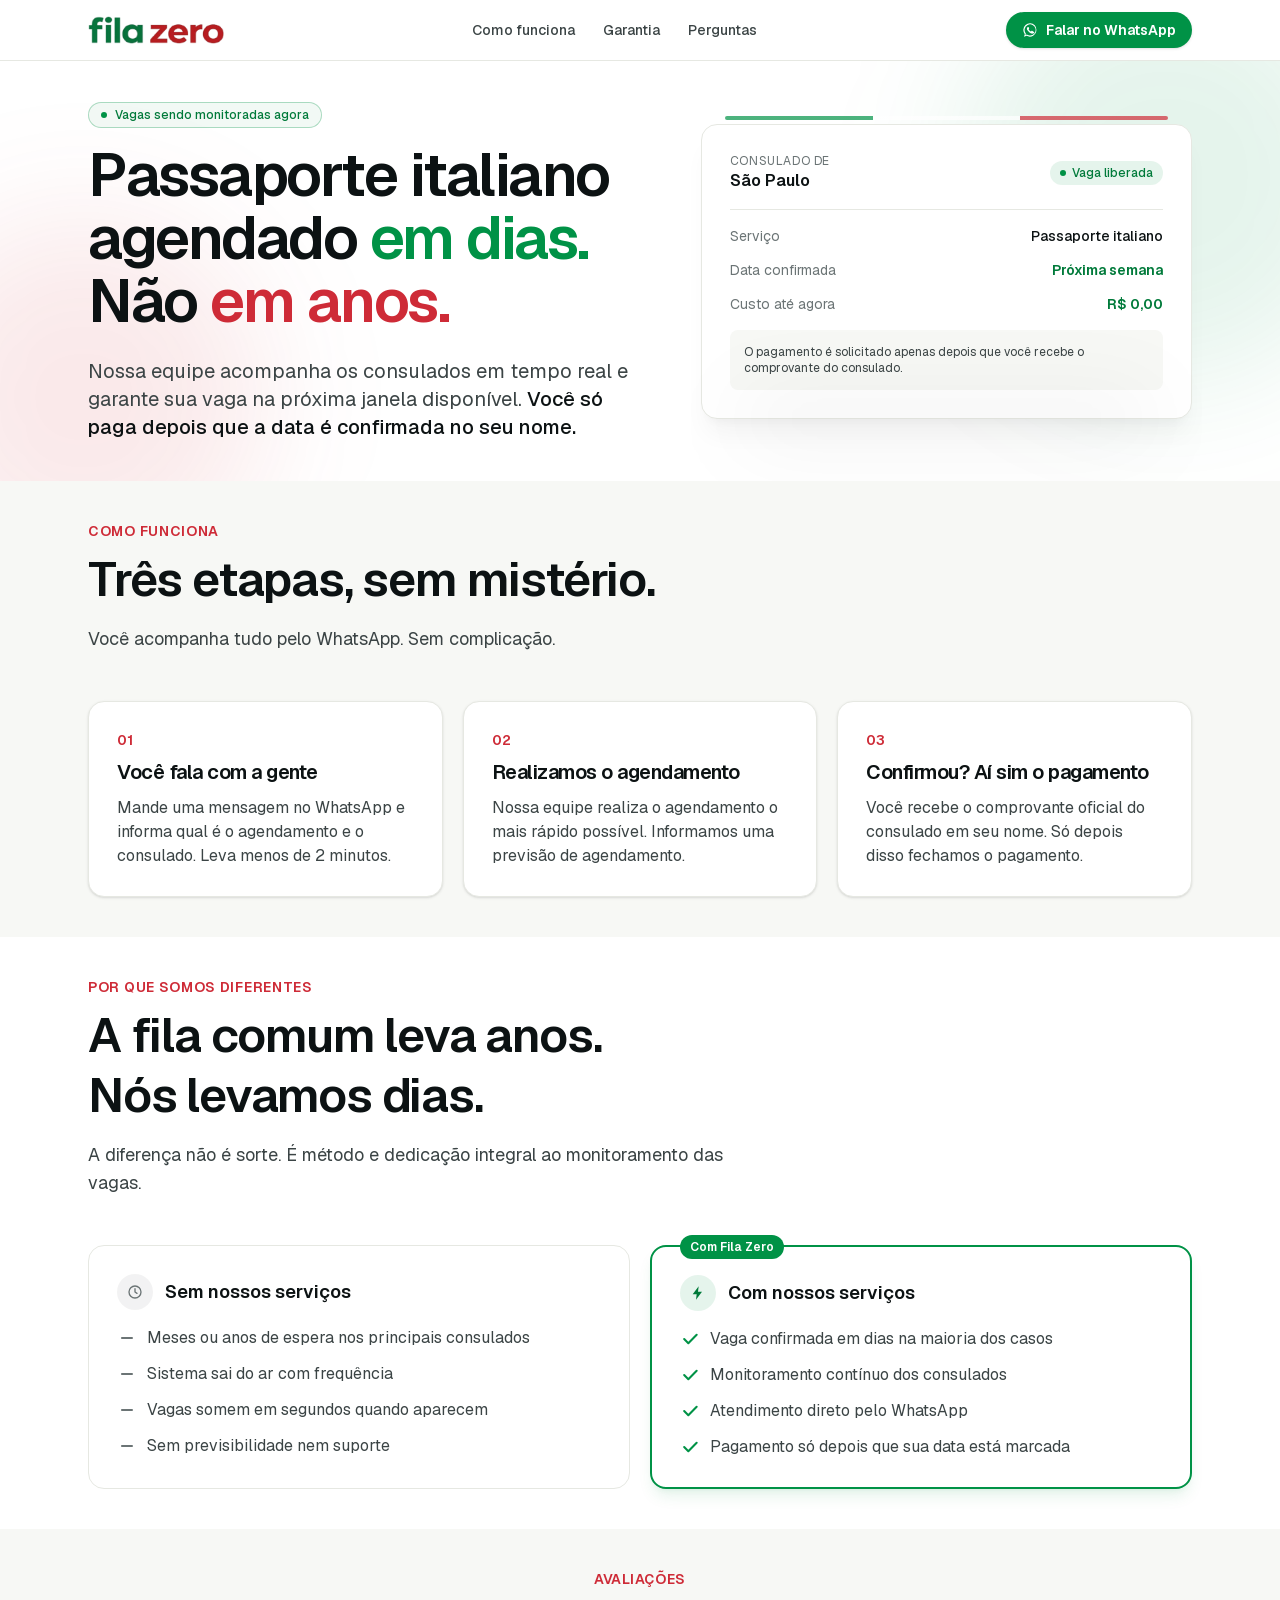
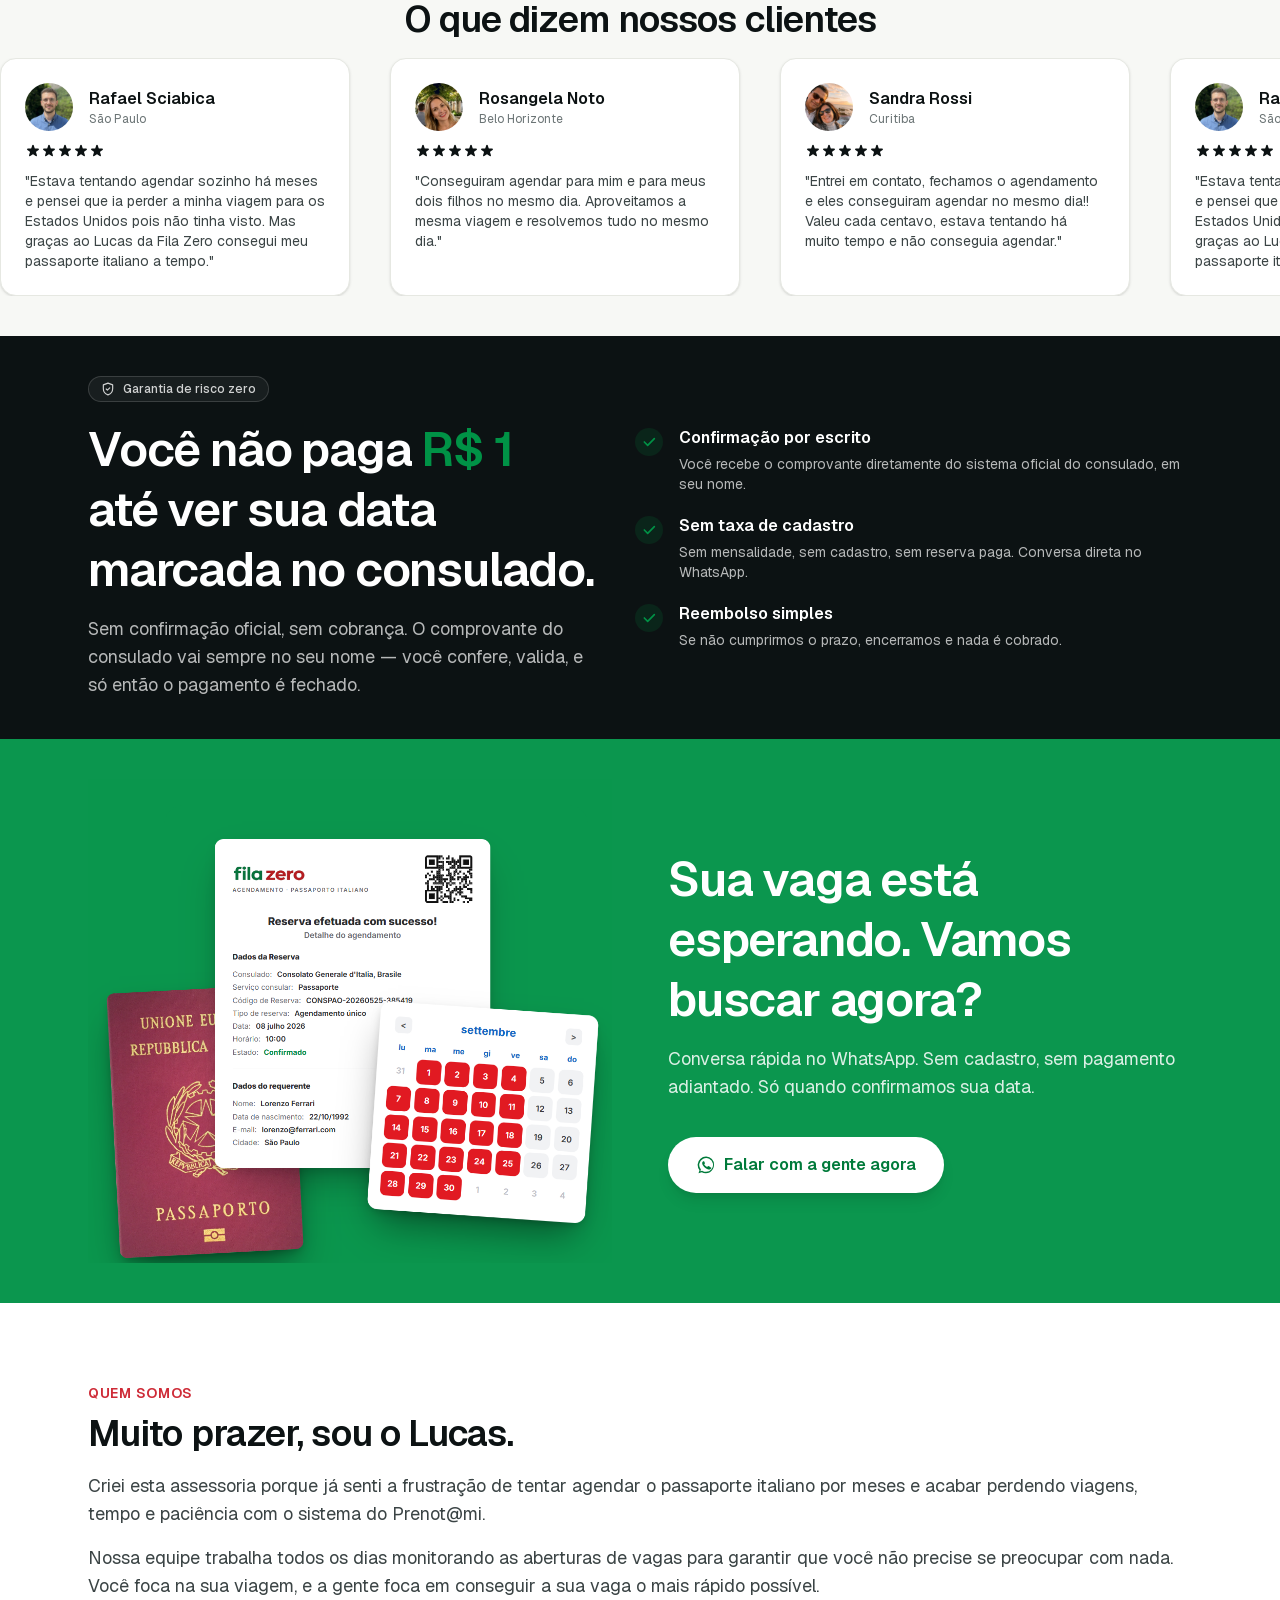
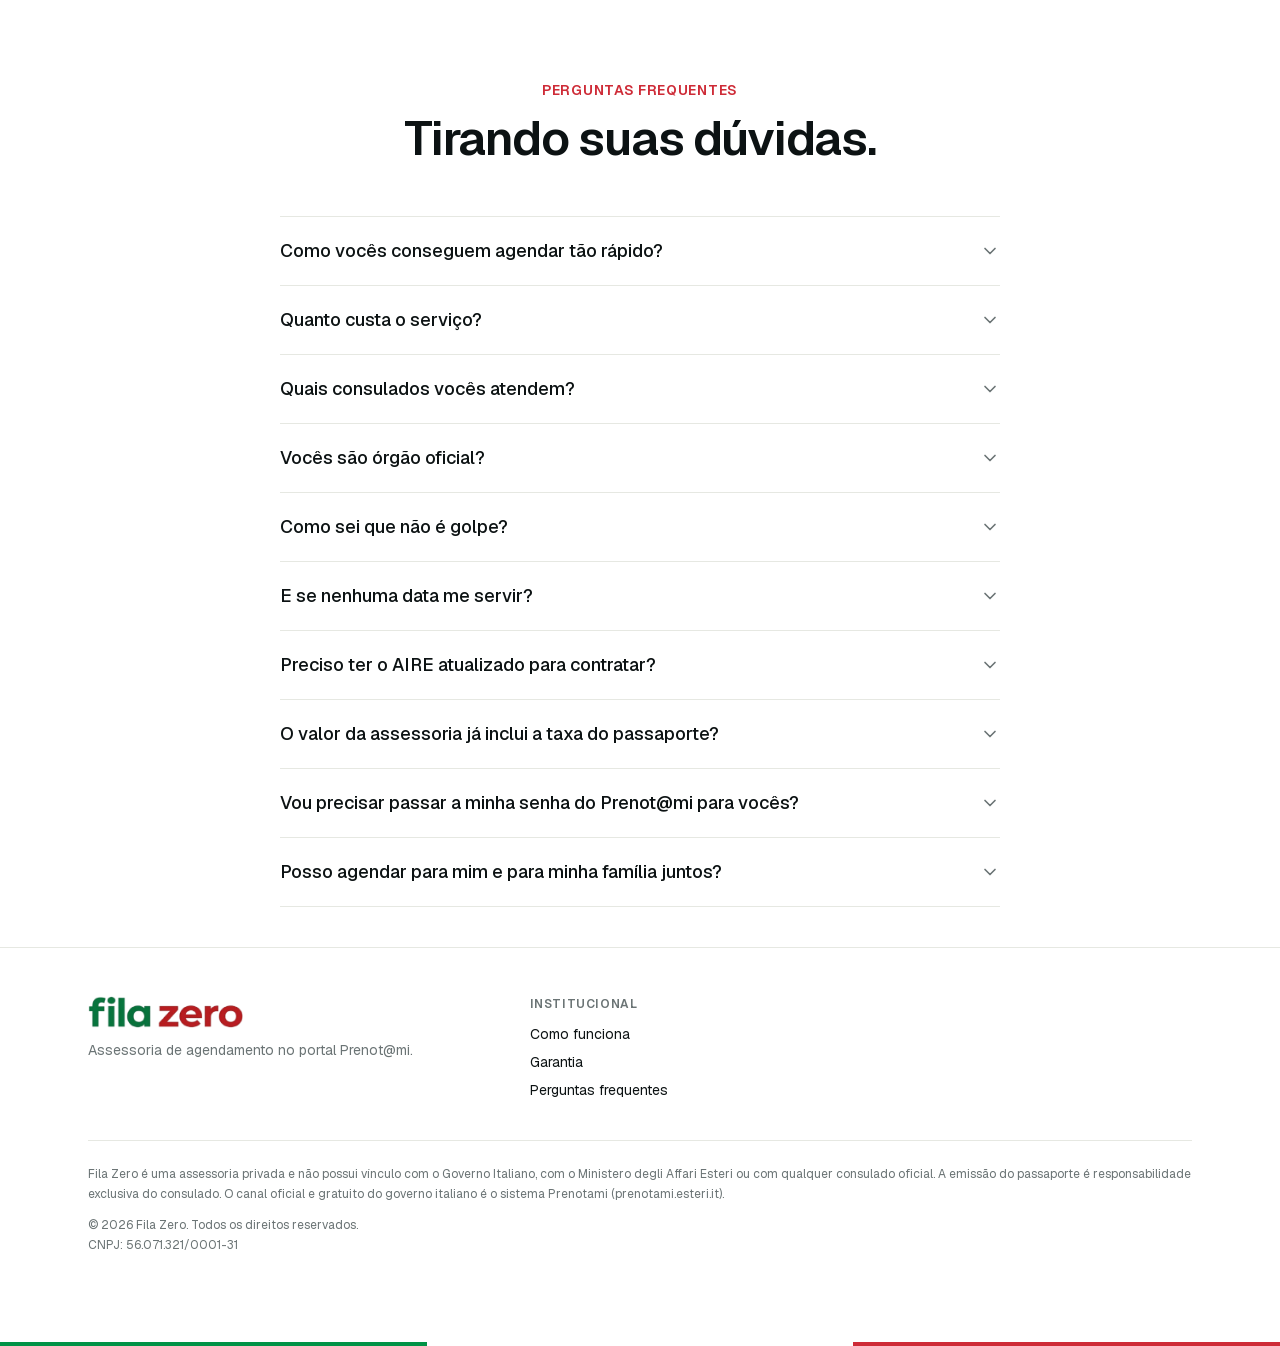
==== commit 3c830fe4: "Add files via upload" ====
--- a/index.html
+++ b/index.html
@@ -142,4 +142,4 @@
   <link rel="icon" href="./favicon.ico" sizes="256x256" type="image/x-icon"/><script src="./_next/static/chunks/03~yq9q893hmn.js?dpl=dpl_8vAocQpgLvkjMhRzxKDkdT3Xs3D9" noModule=""></script></head><body class="min-h-full flex flex-col bg-paper text-ink"><!-- Google Tag Manager (noscript) -->
 <noscript><iframe src="https://www.googletagmanager.com/ns.html?id=GTM-5MRSP8LC"
 height="0" width="0" style="display:none;visibility:hidden"></iframe></noscript>
-<!-- End Google Tag Manager (noscript) --><div hidden=""><!--$--><!--/$--></div><header class="sticky top-0 z-30 border-b border-paper-line bg-paper/90 backdrop-blur"><div class="mx-auto flex max-w-6xl items-center justify-between px-4 py-3 sm:px-6"><a class="flex items-center" aria-label="Fila Zero" href="/"><img alt="Fila Zero" width="364" height="75" decoding="async" data-nimg="1" class="h-7 w-auto" style="color:transparent" srcSet="./logo.png" src="./logo.png"/></a><nav class="hidden items-center gap-7 text-sm font-medium text-ink-soft md:flex"><a href="#como-funciona" class="hover:text-ink">Como funciona</a><a href="#garantia" class="hover:text-ink">Garantia</a><a href="#faq" class="hover:text-ink">Perguntas</a></nav><a href="https://wa.me/5511959336300?text=Ol%C3%A1!%20Vi%20o%20site%20de%20voc%C3%AAs%20e%20quero%20agendar%20meu%20passaporte%20italiano." target="_blank" rel="noopener noreferrer" class="inline-flex items-center gap-2 rounded-full bg-italia-verde px-4 py-2 text-sm font-semibold text-white shadow-sm transition hover:bg-italia-verde-dark"><svg viewBox="0 0 24 24" class="h-4 w-4" fill="currentColor" aria-hidden="true"><path d="M19.1 4.9A10 10 0 0 0 4.2 18.2L3 22l3.9-1.2a10 10 0 0 0 14.7-8.8 10 10 0 0 0-2.5-7.1Zm-7.1 15.3a8.3 8.3 0 0 1-4.2-1.1l-.3-.2-2.3.7.7-2.2-.2-.3a8.3 8.3 0 1 1 6.3 3.1Zm4.5-6.2c-.2-.1-1.4-.7-1.6-.8-.2-.1-.4-.1-.5.1-.2.2-.6.8-.7.9-.1.1-.3.1-.5 0-.7-.3-1.4-.7-2-1.3-.5-.4-.8-1-1.2-1.6-.1-.2 0-.4.1-.5l.4-.4.2-.4c.1-.1 0-.3 0-.4l-.7-1.6c-.2-.4-.4-.4-.5-.4h-.5c-.2 0-.4 0-.7.3-.2.3-.9.9-.9 2.1 0 1.3 1 2.5 1.1 2.7.1.2 1.9 2.9 4.7 4 .7.3 1.2.5 1.6.6.7.2 1.3.2 1.8.1.5-.1 1.4-.6 1.6-1.1.2-.6.2-1 .1-1.1-.1-.1-.3-.2-.5-.3Z"></path></svg><span class="hidden sm:inline">Falar no WhatsApp</span><span class="sm:hidden">WhatsApp</span></a></div></header><main class="flex-1"><section class="relative overflow-hidden"><div class="pointer-events-none absolute -top-24 -right-24 h-[420px] w-[420px] rounded-full bg-italia-verde/10 blur-3xl" aria-hidden="true"></div><div class="pointer-events-none absolute -bottom-24 -left-24 h-[360px] w-[360px] rounded-full bg-italia-vermelho/10 blur-3xl" aria-hidden="true"></div><div class="relative mx-auto max-w-6xl px-4 pt-16 pb-20 sm:px-6 sm:pt-24 sm:pb-28"><div class="grid items-center gap-12 lg:grid-cols-[1.15fr_1fr]"><div><span class="inline-flex items-center gap-2 rounded-full border border-italia-verde/30 bg-italia-verde/5 px-3 py-1 text-xs font-medium text-italia-verde-dark"><span class="pulse-soft h-1.5 w-1.5 rounded-full bg-italia-verde"></span>Vagas sendo monitoradas agora</span><h1 class="mt-5 text-balance text-4xl font-semibold leading-[1.05] tracking-tight sm:text-5xl lg:text-6xl">Passaporte italiano agendado<!-- --> <span class="text-italia-verde">em dias.</span><br/>Não <span class="text-italia-vermelho">em anos.</span></h1><p class="mt-6 max-w-xl text-lg text-ink-soft sm:text-xl">Nossa equipe acompanha os consulados em tempo real e garante sua vaga na próxima janela disponível.<!-- --> <span class="font-medium text-ink">Você só paga depois que a data é confirmada no seu nome.</span></p></div><div class="relative"><div class="italia-stripe absolute -top-2 left-6 right-6 h-1 rounded-full opacity-70" aria-hidden="true"></div><div class="rounded-2xl border border-paper-line bg-white p-6 shadow-xl shadow-black/[0.04] sm:p-7"><div class="flex items-center justify-between border-b border-paper-line pb-4"><div><div class="text-xs uppercase tracking-wider text-ink-muted">Consulado de</div><div class="text-base font-semibold">São Paulo</div></div><span class="inline-flex items-center gap-1.5 rounded-full bg-italia-verde/10 px-2.5 py-1 text-xs font-medium text-italia-verde-dark"><span class="h-1.5 w-1.5 rounded-full bg-italia-verde"></span>Vaga liberada</span></div><dl class="mt-5 space-y-3.5 text-sm"><div class="flex items-center justify-between"><dt class="text-ink-muted">Serviço</dt><dd class="font-medium">Passaporte italiano</dd></div><div class="flex items-center justify-between"><dt class="text-ink-muted">Data confirmada</dt><dd class="font-semibold text-italia-verde-dark">Próxima semana</dd></div><div class="flex items-center justify-between"><dt class="text-ink-muted">Custo até agora</dt><dd class="font-semibold text-italia-verde-dark">R$ 0,00</dd></div></dl><div class="mt-5 rounded-lg bg-paper-tint p-3.5 text-xs text-ink-soft">O pagamento é solicitado apenas depois que você recebe o comprovante do consulado.</div></div><div class="pointer-events-none absolute -bottom-3 left-10 right-10 h-6 rounded-full bg-black/10 blur-2xl" aria-hidden="true"></div></div></div></div></section><section id="como-funciona" class="bg-paper-tint"><div class="mx-auto max-w-6xl px-4 py-20 sm:px-6 sm:py-24"><div class="max-w-2xl"><div class="text-sm font-semibold uppercase tracking-wider text-italia-vermelho">Como funciona</div><h2 class="mt-2 text-balance text-3xl font-semibold leading-tight tracking-tight sm:text-4xl lg:text-5xl">Três etapas, sem mistério.</h2><p class="mt-4 text-ink-soft sm:text-lg ">Você acompanha tudo pelo WhatsApp. Sem complicação.</p></div><ol class="mt-12 grid gap-5 md:grid-cols-3"><li class="relative rounded-2xl border border-paper-line bg-white p-7 shadow-sm"><div class="text-sm font-semibold text-italia-vermelho">01</div><h3 class="mt-2 text-xl font-semibold tracking-tight">Você fala com a gente</h3><p class="mt-2.5 text-ink-soft">Mande uma mensagem no WhatsApp e informa qual é o agendamento e o consulado. Leva menos de 2 minutos.</p></li><li class="relative rounded-2xl border border-paper-line bg-white p-7 shadow-sm"><div class="text-sm font-semibold text-italia-vermelho">02</div><h3 class="mt-2 text-xl font-semibold tracking-tight">Realizamos o agendamento</h3><p class="mt-2.5 text-ink-soft">Nossa equipe realiza o agendamento o mais rápido possível. Informamos uma previsão de agendamento.</p></li><li class="relative rounded-2xl border border-paper-line bg-white p-7 shadow-sm"><div class="text-sm font-semibold text-italia-vermelho">03</div><h3 class="mt-2 text-xl font-semibold tracking-tight">Confirmou? Aí sim o pagamento</h3><p class="mt-2.5 text-ink-soft">Você recebe o comprovante oficial do consulado em seu nome. Só depois disso fechamos o pagamento.</p></li></ol></div></section><section class="relative"><div class="mx-auto max-w-6xl px-4 py-20 sm:px-6 sm:py-24"><div class="max-w-2xl"><div class="text-sm font-semibold uppercase tracking-wider text-italia-vermelho">Por que somos diferentes</div><h2 class="mt-2 text-balance text-3xl font-semibold leading-tight tracking-tight sm:text-4xl lg:text-5xl">A fila comum leva anos. Nós levamos dias.</h2><p class="mt-4 text-ink-soft sm:text-lg ">A diferença não é sorte. É método e dedicação integral ao monitoramento das vagas.</p></div><div class="mt-12 grid gap-5 md:grid-cols-2"><div class="rounded-2xl border border-paper-line bg-white p-7"><div class="flex items-center gap-3"><span class="inline-flex h-9 w-9 items-center justify-center rounded-full bg-ink/5 text-ink-muted"><svg viewBox="0 0 24 24" class="h-4 w-4" fill="none" stroke="currentColor" stroke-width="2" stroke-linecap="round" stroke-linejoin="round" aria-hidden="true"><circle cx="12" cy="12" r="9"></circle><path d="M12 7v5l3 2"></path></svg></span><h3 class="text-lg font-semibold">Sem nossos serviços</h3></div><ul class="mt-5 space-y-3 text-ink-soft"><li class="flex items-start gap-2.5"><svg viewBox="0 0 24 24" class="mt-0.5 h-5 w-5 shrink-0 text-ink-muted" fill="none" stroke="currentColor" stroke-width="2.5" stroke-linecap="round" aria-hidden="true"><path d="M6 12h12"></path></svg><span>Meses ou anos de espera nos principais consulados</span></li><li class="flex items-start gap-2.5"><svg viewBox="0 0 24 24" class="mt-0.5 h-5 w-5 shrink-0 text-ink-muted" fill="none" stroke="currentColor" stroke-width="2.5" stroke-linecap="round" aria-hidden="true"><path d="M6 12h12"></path></svg><span>Sistema sai do ar com frequência</span></li><li class="flex items-start gap-2.5"><svg viewBox="0 0 24 24" class="mt-0.5 h-5 w-5 shrink-0 text-ink-muted" fill="none" stroke="currentColor" stroke-width="2.5" stroke-linecap="round" aria-hidden="true"><path d="M6 12h12"></path></svg><span>Vagas somem em segundos quando aparecem</span></li><li class="flex items-start gap-2.5"><svg viewBox="0 0 24 24" class="mt-0.5 h-5 w-5 shrink-0 text-ink-muted" fill="none" stroke="currentColor" stroke-width="2.5" stroke-linecap="round" aria-hidden="true"><path d="M6 12h12"></path></svg><span>Sem previsibilidade nem suporte</span></li></ul></div><div class="relative rounded-2xl border-2 border-italia-verde bg-white p-7 shadow-lg shadow-italia-verde/10"><span class="absolute -top-3 left-7 inline-flex items-center gap-1.5 rounded-full bg-italia-verde px-2.5 py-1 text-xs font-semibold text-white">Com <!-- -->Fila Zero</span><div class="flex items-center gap-3"><span class="inline-flex h-9 w-9 items-center justify-center rounded-full bg-italia-verde/10 text-italia-verde-dark"><svg viewBox="0 0 24 24" class="h-4 w-4" fill="currentColor" aria-hidden="true"><path d="M13 2 4 14h6l-1 8 9-12h-6l1-8Z"></path></svg></span><h3 class="text-lg font-semibold">Com nossos serviços</h3></div><ul class="mt-5 space-y-3 text-ink-soft"><li class="flex items-start gap-2.5"><svg viewBox="0 0 24 24" class="mt-0.5 h-5 w-5 shrink-0 text-italia-verde" fill="none" stroke="currentColor" stroke-width="2.5" stroke-linecap="round" stroke-linejoin="round" aria-hidden="true"><path d="M5 12l5 5L20 7"></path></svg><span>Vaga confirmada em dias na maioria dos casos</span></li><li class="flex items-start gap-2.5"><svg viewBox="0 0 24 24" class="mt-0.5 h-5 w-5 shrink-0 text-italia-verde" fill="none" stroke="currentColor" stroke-width="2.5" stroke-linecap="round" stroke-linejoin="round" aria-hidden="true"><path d="M5 12l5 5L20 7"></path></svg><span>Monitoramento contínuo dos consulados</span></li><li class="flex items-start gap-2.5"><svg viewBox="0 0 24 24" class="mt-0.5 h-5 w-5 shrink-0 text-italia-verde" fill="none" stroke="currentColor" stroke-width="2.5" stroke-linecap="round" stroke-linejoin="round" aria-hidden="true"><path d="M5 12l5 5L20 7"></path></svg><span>Atendimento direto pelo WhatsApp</span></li><li class="flex items-start gap-2.5"><svg viewBox="0 0 24 24" class="mt-0.5 h-5 w-5 shrink-0 text-italia-verde" fill="none" stroke="currentColor" stroke-width="2.5" stroke-linecap="round" stroke-linejoin="round" aria-hidden="true"><path d="M5 12l5 5L20 7"></path></svg><span>Pagamento só depois que sua data está marcada</span></li></ul></div></div></div></section><section id="depoimentos" class="overflow-hidden bg-paper-tint py-20 sm:py-24"><div class="mx-auto max-w-6xl px-4 sm:px-6 mb-12 text-center"><div class="text-sm font-semibold uppercase tracking-wider text-italia-vermelho">Avaliações</div><h2 class="mt-2 text-balance text-3xl font-semibold leading-tight tracking-tight sm:text-4xl pb-4">O que dizem nossos clientes</h2></div><style>@keyframes marquee { 0% { transform: translateX(0%); } 100% { transform: translateX(-100%); } } .animate-marquee { animation: marquee 30s linear infinite; } .group:hover .animate-marquee { animation-play-state: paused; }</style><div class="relative flex overflow-hidden group"><div class="flex animate-marquee min-w-max" style="gap: 2.5rem; padding-right: 2.5rem;"><div class="rounded-2xl border border-paper-line bg-white p-6 shadow-sm" style="width: 350px; flex-shrink: 0;"><div class="flex items-center gap-4"><img src="./Rafael-Sciabica.png" alt="Rafael Sciabica" class="h-12 w-12 rounded-full object-cover" style="width: 48px; height: 48px; border-radius: 50%; object-fit: cover;"><div><div class="font-semibold">Rafael Sciabica</div><div class="text-xs text-ink-muted">São Paulo</div></div></div><div class="mt-3 flex text-yellow-400"><svg class="h-4 w-4" style="width: 16px; height: 16px;" fill="currentColor" viewBox="0 0 20 20"><path d="M9.049 2.927c.3-.921 1.603-.921 1.902 0l1.07 3.292a1 1 0 00.95.69h3.462c.969 0 1.371 1.24.588 1.81l-2.8 2.034a1 1 0 00-.364 1.118l1.07 3.292c.3.921-.755 1.688-1.54 1.118l-2.8-2.034a1 1 0 00-1.175 0l-2.8 2.034c-.784.57-1.838-.197-1.539-1.118l1.07-3.292a1 1 0 00-.364-1.118L2.98 8.72c-.783-.57-.38-1.81.588-1.81h3.461a1 1 0 00.951-.69l1.07-3.292z"></path></svg><svg class="h-4 w-4" style="width: 16px; height: 16px;" fill="currentColor" viewBox="0 0 20 20"><path d="M9.049 2.927c.3-.921 1.603-.921 1.902 0l1.07 3.292a1 1 0 00.95.69h3.462c.969 0 1.371 1.24.588 1.81l-2.8 2.034a1 1 0 00-.364 1.118l1.07 3.292c.3.921-.755 1.688-1.54 1.118l-2.8-2.034a1 1 0 00-1.175 0l-2.8 2.034c-.784.57-1.838-.197-1.539-1.118l1.07-3.292a1 1 0 00-.364-1.118L2.98 8.72c-.783-.57-.38-1.81.588-1.81h3.461a1 1 0 00.951-.69l1.07-3.292z"></path></svg><svg class="h-4 w-4" style="width: 16px; height: 16px;" fill="currentColor" viewBox="0 0 20 20"><path d="M9.049 2.927c.3-.921 1.603-.921 1.902 0l1.07 3.292a1 1 0 00.95.69h3.462c.969 0 1.371 1.24.588 1.81l-2.8 2.034a1 1 0 00-.364 1.118l1.07 3.292c.3.921-.755 1.688-1.54 1.118l-2.8-2.034a1 1 0 00-1.175 0l-2.8 2.034c-.784.57-1.838-.197-1.539-1.118l1.07-3.292a1 1 0 00-.364-1.118L2.98 8.72c-.783-.57-.38-1.81.588-1.81h3.461a1 1 0 00.951-.69l1.07-3.292z"></path></svg><svg class="h-4 w-4" style="width: 16px; height: 16px;" fill="currentColor" viewBox="0 0 20 20"><path d="M9.049 2.927c.3-.921 1.603-.921 1.902 0l1.07 3.292a1 1 0 00.95.69h3.462c.969 0 1.371 1.24.588 1.81l-2.8 2.034a1 1 0 00-.364 1.118l1.07 3.292c.3.921-.755 1.688-1.54 1.118l-2.8-2.034a1 1 0 00-1.175 0l-2.8 2.034c-.784.57-1.838-.197-1.539-1.118l1.07-3.292a1 1 0 00-.364-1.118L2.98 8.72c-.783-.57-.38-1.81.588-1.81h3.461a1 1 0 00.951-.69l1.07-3.292z"></path></svg><svg class="h-4 w-4" style="width: 16px; height: 16px;" fill="currentColor" viewBox="0 0 20 20"><path d="M9.049 2.927c.3-.921 1.603-.921 1.902 0l1.07 3.292a1 1 0 00.95.69h3.462c.969 0 1.371 1.24.588 1.81l-2.8 2.034a1 1 0 00-.364 1.118l1.07 3.292c.3.921-.755 1.688-1.54 1.118l-2.8-2.034a1 1 0 00-1.175 0l-2.8 2.034c-.784.57-1.838-.197-1.539-1.118l1.07-3.292a1 1 0 00-.364-1.118L2.98 8.72c-.783-.57-.38-1.81.588-1.81h3.461a1 1 0 00.951-.69l1.07-3.292z"></path></svg></div><p class="mt-3 text-sm text-ink-soft">"Estava tentando agendar sozinho há meses e pensei que ia perder a minha viagem para os Estados Unidos pois não tinha visto. Mas graças ao Lucas da Fila Zero consegui meu passaporte italiano a tempo."</p></div><div class="rounded-2xl border border-paper-line bg-white p-6 shadow-sm" style="width: 350px; flex-shrink: 0;"><div class="flex items-center gap-4"><img src="./Rosangela-Noto.png" alt="Rosangela Noto" class="h-12 w-12 rounded-full object-cover" style="width: 48px; height: 48px; border-radius: 50%; object-fit: cover;"><div><div class="font-semibold">Rosangela Noto</div><div class="text-xs text-ink-muted">Belo Horizonte</div></div></div><div class="mt-3 flex text-yellow-400"><svg class="h-4 w-4" style="width: 16px; height: 16px;" fill="currentColor" viewBox="0 0 20 20"><path d="M9.049 2.927c.3-.921 1.603-.921 1.902 0l1.07 3.292a1 1 0 00.95.69h3.462c.969 0 1.371 1.24.588 1.81l-2.8 2.034a1 1 0 00-.364 1.118l1.07 3.292c.3.921-.755 1.688-1.54 1.118l-2.8-2.034a1 1 0 00-1.175 0l-2.8 2.034c-.784.57-1.838-.197-1.539-1.118l1.07-3.292a1 1 0 00-.364-1.118L2.98 8.72c-.783-.57-.38-1.81.588-1.81h3.461a1 1 0 00.951-.69l1.07-3.292z"></path></svg><svg class="h-4 w-4" style="width: 16px; height: 16px;" fill="currentColor" viewBox="0 0 20 20"><path d="M9.049 2.927c.3-.921 1.603-.921 1.902 0l1.07 3.292a1 1 0 00.95.69h3.462c.969 0 1.371 1.24.588 1.81l-2.8 2.034a1 1 0 00-.364 1.118l1.07 3.292c.3.921-.755 1.688-1.54 1.118l-2.8-2.034a1 1 0 00-1.175 0l-2.8 2.034c-.784.57-1.838-.197-1.539-1.118l1.07-3.292a1 1 0 00-.364-1.118L2.98 8.72c-.783-.57-.38-1.81.588-1.81h3.461a1 1 0 00.951-.69l1.07-3.292z"></path></svg><svg class="h-4 w-4" style="width: 16px; height: 16px;" fill="currentColor" viewBox="0 0 20 20"><path d="M9.049 2.927c.3-.921 1.603-.921 1.902 0l1.07 3.292a1 1 0 00.95.69h3.462c.969 0 1.371 1.24.588 1.81l-2.8 2.034a1 1 0 00-.364 1.118l1.07 3.292c.3.921-.755 1.688-1.54 1.118l-2.8-2.034a1 1 0 00-1.175 0l-2.8 2.034c-.784.57-1.838-.197-1.539-1.118l1.07-3.292a1 1 0 00-.364-1.118L2.98 8.72c-.783-.57-.38-1.81.588-1.81h3.461a1 1 0 00.951-.69l1.07-3.292z"></path></svg><svg class="h-4 w-4" style="width: 16px; height: 16px;" fill="currentColor" viewBox="0 0 20 20"><path d="M9.049 2.927c.3-.921 1.603-.921 1.902 0l1.07 3.292a1 1 0 00.95.69h3.462c.969 0 1.371 1.24.588 1.81l-2.8 2.034a1 1 0 00-.364 1.118l1.07 3.292c.3.921-.755 1.688-1.54 1.118l-2.8-2.034a1 1 0 00-1.175 0l-2.8 2.034c-.784.57-1.838-.197-1.539-1.118l1.07-3.292a1 1 0 00-.364-1.118L2.98 8.72c-.783-.57-.38-1.81.588-1.81h3.461a1 1 0 00.951-.69l1.07-3.292z"></path></svg><svg class="h-4 w-4" style="width: 16px; height: 16px;" fill="currentColor" viewBox="0 0 20 20"><path d="M9.049 2.927c.3-.921 1.603-.921 1.902 0l1.07 3.292a1 1 0 00.95.69h3.462c.969 0 1.371 1.24.588 1.81l-2.8 2.034a1 1 0 00-.364 1.118l1.07 3.292c.3.921-.755 1.688-1.54 1.118l-2.8-2.034a1 1 0 00-1.175 0l-2.8 2.034c-.784.57-1.838-.197-1.539-1.118l1.07-3.292a1 1 0 00-.364-1.118L2.98 8.72c-.783-.57-.38-1.81.588-1.81h3.461a1 1 0 00.951-.69l1.07-3.292z"></path></svg></div><p class="mt-3 text-sm text-ink-soft">"Conseguiram agendar para mim e para meus dois filhos no mesmo dia. Aproveitamos a mesma viagem e resolvemos tudo no mesmo dia."</p></div><div class="rounded-2xl border border-paper-line bg-white p-6 shadow-sm" style="width: 350px; flex-shrink: 0;"><div class="flex items-center gap-4"><img src="./Sandra-Rossi.png" alt="Sandra Rossi" class="h-12 w-12 rounded-full object-cover" style="width: 48px; height: 48px; border-radius: 50%; object-fit: cover;"><div><div class="font-semibold">Sandra Rossi</div><div class="text-xs text-ink-muted">Curitiba</div></div></div><div class="mt-3 flex text-yellow-400"><svg class="h-4 w-4" style="width: 16px; height: 16px;" fill="currentColor" viewBox="0 0 20 20"><path d="M9.049 2.927c.3-.921 1.603-.921 1.902 0l1.07 3.292a1 1 0 00.95.69h3.462c.969 0 1.371 1.24.588 1.81l-2.8 2.034a1 1 0 00-.364 1.118l1.07 3.292c.3.921-.755 1.688-1.54 1.118l-2.8-2.034a1 1 0 00-1.175 0l-2.8 2.034c-.784.57-1.838-.197-1.539-1.118l1.07-3.292a1 1 0 00-.364-1.118L2.98 8.72c-.783-.57-.38-1.81.588-1.81h3.461a1 1 0 00.951-.69l1.07-3.292z"></path></svg><svg class="h-4 w-4" style="width: 16px; height: 16px;" fill="currentColor" viewBox="0 0 20 20"><path d="M9.049 2.927c.3-.921 1.603-.921 1.902 0l1.07 3.292a1 1 0 00.95.69h3.462c.969 0 1.371 1.24.588 1.81l-2.8 2.034a1 1 0 00-.364 1.118l1.07 3.292c.3.921-.755 1.688-1.54 1.118l-2.8-2.034a1 1 0 00-1.175 0l-2.8 2.034c-.784.57-1.838-.197-1.539-1.118l1.07-3.292a1 1 0 00-.364-1.118L2.98 8.72c-.783-.57-.38-1.81.588-1.81h3.461a1 1 0 00.951-.69l1.07-3.292z"></path></svg><svg class="h-4 w-4" style="width: 16px; height: 16px;" fill="currentColor" viewBox="0 0 20 20"><path d="M9.049 2.927c.3-.921 1.603-.921 1.902 0l1.07 3.292a1 1 0 00.95.69h3.462c.969 0 1.371 1.24.588 1.81l-2.8 2.034a1 1 0 00-.364 1.118l1.07 3.292c.3.921-.755 1.688-1.54 1.118l-2.8-2.034a1 1 0 00-1.175 0l-2.8 2.034c-.784.57-1.838-.197-1.539-1.118l1.07-3.292a1 1 0 00-.364-1.118L2.98 8.72c-.783-.57-.38-1.81.588-1.81h3.461a1 1 0 00.951-.69l1.07-3.292z"></path></svg><svg class="h-4 w-4" style="width: 16px; height: 16px;" fill="currentColor" viewBox="0 0 20 20"><path d="M9.049 2.927c.3-.921 1.603-.921 1.902 0l1.07 3.292a1 1 0 00.95.69h3.462c.969 0 1.371 1.24.588 1.81l-2.8 2.034a1 1 0 00-.364 1.118l1.07 3.292c.3.921-.755 1.688-1.54 1.118l-2.8-2.034a1 1 0 00-1.175 0l-2.8 2.034c-.784.57-1.838-.197-1.539-1.118l1.07-3.292a1 1 0 00-.364-1.118L2.98 8.72c-.783-.57-.38-1.81.588-1.81h3.461a1 1 0 00.951-.69l1.07-3.292z"></path></svg><svg class="h-4 w-4" style="width: 16px; height: 16px;" fill="currentColor" viewBox="0 0 20 20"><path d="M9.049 2.927c.3-.921 1.603-.921 1.902 0l1.07 3.292a1 1 0 00.95.69h3.462c.969 0 1.371 1.24.588 1.81l-2.8 2.034a1 1 0 00-.364 1.118l1.07 3.292c.3.921-.755 1.688-1.54 1.118l-2.8-2.034a1 1 0 00-1.175 0l-2.8 2.034c-.784.57-1.838-.197-1.539-1.118l1.07-3.292a1 1 0 00-.364-1.118L2.98 8.72c-.783-.57-.38-1.81.588-1.81h3.461a1 1 0 00.951-.69l1.07-3.292z"></path></svg></div><p class="mt-3 text-sm text-ink-soft">"Entrei em contato, fechamos o agendamento e eles conseguiram agendar no mesmo dia!! Valeu cada centavo, estava tentando há muito tempo e não conseguia agendar."</p></div></div><div class="flex animate-marquee min-w-max" style="gap: 2.5rem; padding-right: 2.5rem;" aria-hidden="true"><div class="rounded-2xl border border-paper-line bg-white p-6 shadow-sm" style="width: 350px; flex-shrink: 0;"><div class="flex items-center gap-4"><img src="./Rafael-Sciabica.png" alt="Rafael Sciabica" class="h-12 w-12 rounded-full object-cover" style="width: 48px; height: 48px; border-radius: 50%; object-fit: cover;"><div><div class="font-semibold">Rafael Sciabica</div><div class="text-xs text-ink-muted">São Paulo</div></div></div><div class="mt-3 flex text-yellow-400"><svg class="h-4 w-4" style="width: 16px; height: 16px;" fill="currentColor" viewBox="0 0 20 20"><path d="M9.049 2.927c.3-.921 1.603-.921 1.902 0l1.07 3.292a1 1 0 00.95.69h3.462c.969 0 1.371 1.24.588 1.81l-2.8 2.034a1 1 0 00-.364 1.118l1.07 3.292c.3.921-.755 1.688-1.54 1.118l-2.8-2.034a1 1 0 00-1.175 0l-2.8 2.034c-.784.57-1.838-.197-1.539-1.118l1.07-3.292a1 1 0 00-.364-1.118L2.98 8.72c-.783-.57-.38-1.81.588-1.81h3.461a1 1 0 00.951-.69l1.07-3.292z"></path></svg><svg class="h-4 w-4" style="width: 16px; height: 16px;" fill="currentColor" viewBox="0 0 20 20"><path d="M9.049 2.927c.3-.921 1.603-.921 1.902 0l1.07 3.292a1 1 0 00.95.69h3.462c.969 0 1.371 1.24.588 1.81l-2.8 2.034a1 1 0 00-.364 1.118l1.07 3.292c.3.921-.755 1.688-1.54 1.118l-2.8-2.034a1 1 0 00-1.175 0l-2.8 2.034c-.784.57-1.838-.197-1.539-1.118l1.07-3.292a1 1 0 00-.364-1.118L2.98 8.72c-.783-.57-.38-1.81.588-1.81h3.461a1 1 0 00.951-.69l1.07-3.292z"></path></svg><svg class="h-4 w-4" style="width: 16px; height: 16px;" fill="currentColor" viewBox="0 0 20 20"><path d="M9.049 2.927c.3-.921 1.603-.921 1.902 0l1.07 3.292a1 1 0 00.95.69h3.462c.969 0 1.371 1.24.588 1.81l-2.8 2.034a1 1 0 00-.364 1.118l1.07 3.292c.3.921-.755 1.688-1.54 1.118l-2.8-2.034a1 1 0 00-1.175 0l-2.8 2.034c-.784.57-1.838-.197-1.539-1.118l1.07-3.292a1 1 0 00-.364-1.118L2.98 8.72c-.783-.57-.38-1.81.588-1.81h3.461a1 1 0 00.951-.69l1.07-3.292z"></path></svg><svg class="h-4 w-4" style="width: 16px; height: 16px;" fill="currentColor" viewBox="0 0 20 20"><path d="M9.049 2.927c.3-.921 1.603-.921 1.902 0l1.07 3.292a1 1 0 00.95.69h3.462c.969 0 1.371 1.24.588 1.81l-2.8 2.034a1 1 0 00-.364 1.118l1.07 3.292c.3.921-.755 1.688-1.54 1.118l-2.8-2.034a1 1 0 00-1.175 0l-2.8 2.034c-.784.57-1.838-.197-1.539-1.118l1.07-3.292a1 1 0 00-.364-1.118L2.98 8.72c-.783-.57-.38-1.81.588-1.81h3.461a1 1 0 00.951-.69l1.07-3.292z"></path></svg><svg class="h-4 w-4" style="width: 16px; height: 16px;" fill="currentColor" viewBox="0 0 20 20"><path d="M9.049 2.927c.3-.921 1.603-.921 1.902 0l1.07 3.292a1 1 0 00.95.69h3.462c.969 0 1.371 1.24.588 1.81l-2.8 2.034a1 1 0 00-.364 1.118l1.07 3.292c.3.921-.755 1.688-1.54 1.118l-2.8-2.034a1 1 0 00-1.175 0l-2.8 2.034c-.784.57-1.838-.197-1.539-1.118l1.07-3.292a1 1 0 00-.364-1.118L2.98 8.72c-.783-.57-.38-1.81.588-1.81h3.461a1 1 0 00.951-.69l1.07-3.292z"></path></svg></div><p class="mt-3 text-sm text-ink-soft">"Estava tentando agendar sozinho há meses e pensei que ia perder a minha viagem para os Estados Unidos pois não tinha visto. Mas graças ao Lucas da Fila Zero consegui meu passaporte italiano a tempo."</p></div><div class="rounded-2xl border border-paper-line bg-white p-6 shadow-sm" style="width: 350px; flex-shrink: 0;"><div class="flex items-center gap-4"><img src="./Rosangela-Noto.png" alt="Rosangela Noto" class="h-12 w-12 rounded-full object-cover" style="width: 48px; height: 48px; border-radius: 50%; object-fit: cover;"><div><div class="font-semibold">Rosangela Noto</div><div class="text-xs text-ink-muted">Belo Horizonte</div></div></div><div class="mt-3 flex text-yellow-400"><svg class="h-4 w-4" style="width: 16px; height: 16px;" fill="currentColor" viewBox="0 0 20 20"><path d="M9.049 2.927c.3-.921 1.603-.921 1.902 0l1.07 3.292a1 1 0 00.95.69h3.462c.969 0 1.371 1.24.588 1.81l-2.8 2.034a1 1 0 00-.364 1.118l1.07 3.292c.3.921-.755 1.688-1.54 1.118l-2.8-2.034a1 1 0 00-1.175 0l-2.8 2.034c-.784.57-1.838-.197-1.539-1.118l1.07-3.292a1 1 0 00-.364-1.118L2.98 8.72c-.783-.57-.38-1.81.588-1.81h3.461a1 1 0 00.951-.69l1.07-3.292z"></path></svg><svg class="h-4 w-4" style="width: 16px; height: 16px;" fill="currentColor" viewBox="0 0 20 20"><path d="M9.049 2.927c.3-.921 1.603-.921 1.902 0l1.07 3.292a1 1 0 00.95.69h3.462c.969 0 1.371 1.24.588 1.81l-2.8 2.034a1 1 0 00-.364 1.118l1.07 3.292c.3.921-.755 1.688-1.54 1.118l-2.8-2.034a1 1 0 00-1.175 0l-2.8 2.034c-.784.57-1.838-.197-1.539-1.118l1.07-3.292a1 1 0 00-.364-1.118L2.98 8.72c-.783-.57-.38-1.81.588-1.81h3.461a1 1 0 00.951-.69l1.07-3.292z"></path></svg><svg class="h-4 w-4" style="width: 16px; height: 16px;" fill="currentColor" viewBox="0 0 20 20"><path d="M9.049 2.927c.3-.921 1.603-.921 1.902 0l1.07 3.292a1 1 0 00.95.69h3.462c.969 0 1.371 1.24.588 1.81l-2.8 2.034a1 1 0 00-.364 1.118l1.07 3.292c.3.921-.755 1.688-1.54 1.118l-2.8-2.034a1 1 0 00-1.175 0l-2.8 2.034c-.784.57-1.838-.197-1.539-1.118l1.07-3.292a1 1 0 00-.364-1.118L2.98 8.72c-.783-.57-.38-1.81.588-1.81h3.461a1 1 0 00.951-.69l1.07-3.292z"></path></svg><svg class="h-4 w-4" style="width: 16px; height: 16px;" fill="currentColor" viewBox="0 0 20 20"><path d="M9.049 2.927c.3-.921 1.603-.921 1.902 0l1.07 3.292a1 1 0 00.95.69h3.462c.969 0 1.371 1.24.588 1.81l-2.8 2.034a1 1 0 00-.364 1.118l1.07 3.292c.3.921-.755 1.688-1.54 1.118l-2.8-2.034a1 1 0 00-1.175 0l-2.8 2.034c-.784.57-1.838-.197-1.539-1.118l1.07-3.292a1 1 0 00-.364-1.118L2.98 8.72c-.783-.57-.38-1.81.588-1.81h3.461a1 1 0 00.951-.69l1.07-3.292z"></path></svg><svg class="h-4 w-4" style="width: 16px; height: 16px;" fill="currentColor" viewBox="0 0 20 20"><path d="M9.049 2.927c.3-.921 1.603-.921 1.902 0l1.07 3.292a1 1 0 00.95.69h3.462c.969 0 1.371 1.24.588 1.81l-2.8 2.034a1 1 0 00-.364 1.118l1.07 3.292c.3.921-.755 1.688-1.54 1.118l-2.8-2.034a1 1 0 00-1.175 0l-2.8 2.034c-.784.57-1.838-.197-1.539-1.118l1.07-3.292a1 1 0 00-.364-1.118L2.98 8.72c-.783-.57-.38-1.81.588-1.81h3.461a1 1 0 00.951-.69l1.07-3.292z"></path></svg></div><p class="mt-3 text-sm text-ink-soft">"Conseguiram agendar para mim e para meus dois filhos no mesmo dia. Aproveitamos a mesma viagem e resolvemos tudo no mesmo dia."</p></div><div class="rounded-2xl border border-paper-line bg-white p-6 shadow-sm" style="width: 350px; flex-shrink: 0;"><div class="flex items-center gap-4"><img src="./Sandra-Rossi.png" alt="Sandra Rossi" class="h-12 w-12 rounded-full object-cover" style="width: 48px; height: 48px; border-radius: 50%; object-fit: cover;"><div><div class="font-semibold">Sandra Rossi</div><div class="text-xs text-ink-muted">Curitiba</div></div></div><div class="mt-3 flex text-yellow-400"><svg class="h-4 w-4" style="width: 16px; height: 16px;" fill="currentColor" viewBox="0 0 20 20"><path d="M9.049 2.927c.3-.921 1.603-.921 1.902 0l1.07 3.292a1 1 0 00.95.69h3.462c.969 0 1.371 1.24.588 1.81l-2.8 2.034a1 1 0 00-.364 1.118l1.07 3.292c.3.921-.755 1.688-1.54 1.118l-2.8-2.034a1 1 0 00-1.175 0l-2.8 2.034c-.784.57-1.838-.197-1.539-1.118l1.07-3.292a1 1 0 00-.364-1.118L2.98 8.72c-.783-.57-.38-1.81.588-1.81h3.461a1 1 0 00.951-.69l1.07-3.292z"></path></svg><svg class="h-4 w-4" style="width: 16px; height: 16px;" fill="currentColor" viewBox="0 0 20 20"><path d="M9.049 2.927c.3-.921 1.603-.921 1.902 0l1.07 3.292a1 1 0 00.95.69h3.462c.969 0 1.371 1.24.588 1.81l-2.8 2.034a1 1 0 00-.364 1.118l1.07 3.292c.3.921-.755 1.688-1.54 1.118l-2.8-2.034a1 1 0 00-1.175 0l-2.8 2.034c-.784.57-1.838-.197-1.539-1.118l1.07-3.292a1 1 0 00-.364-1.118L2.98 8.72c-.783-.57-.38-1.81.588-1.81h3.461a1 1 0 00.951-.69l1.07-3.292z"></path></svg><svg class="h-4 w-4" style="width: 16px; height: 16px;" fill="currentColor" viewBox="0 0 20 20"><path d="M9.049 2.927c.3-.921 1.603-.921 1.902 0l1.07 3.292a1 1 0 00.95.69h3.462c.969 0 1.371 1.24.588 1.81l-2.8 2.034a1 1 0 00-.364 1.118l1.07 3.292c.3.921-.755 1.688-1.54 1.118l-2.8-2.034a1 1 0 00-1.175 0l-2.8 2.034c-.784.57-1.838-.197-1.539-1.118l1.07-3.292a1 1 0 00-.364-1.118L2.98 8.72c-.783-.57-.38-1.81.588-1.81h3.461a1 1 0 00.951-.69l1.07-3.292z"></path></svg><svg class="h-4 w-4" style="width: 16px; height: 16px;" fill="currentColor" viewBox="0 0 20 20"><path d="M9.049 2.927c.3-.921 1.603-.921 1.902 0l1.07 3.292a1 1 0 00.95.69h3.462c.969 0 1.371 1.24.588 1.81l-2.8 2.034a1 1 0 00-.364 1.118l1.07 3.292c.3.921-.755 1.688-1.54 1.118l-2.8-2.034a1 1 0 00-1.175 0l-2.8 2.034c-.784.57-1.838-.197-1.539-1.118l1.07-3.292a1 1 0 00-.364-1.118L2.98 8.72c-.783-.57-.38-1.81.588-1.81h3.461a1 1 0 00.951-.69l1.07-3.292z"></path></svg><svg class="h-4 w-4" style="width: 16px; height: 16px;" fill="currentColor" viewBox="0 0 20 20"><path d="M9.049 2.927c.3-.921 1.603-.921 1.902 0l1.07 3.292a1 1 0 00.95.69h3.462c.969 0 1.371 1.24.588 1.81l-2.8 2.034a1 1 0 00-.364 1.118l1.07 3.292c.3.921-.755 1.688-1.54 1.118l-2.8-2.034a1 1 0 00-1.175 0l-2.8 2.034c-.784.57-1.838-.197-1.539-1.118l1.07-3.292a1 1 0 00-.364-1.118L2.98 8.72c-.783-.57-.38-1.81.588-1.81h3.461a1 1 0 00.951-.69l1.07-3.292z"></path></svg></div><p class="mt-3 text-sm text-ink-soft">"Entrei em contato, fechamos o agendamento e eles conseguiram agendar no mesmo dia!! Valeu cada centavo, estava tentando há muito tempo e não conseguia agendar."</p></div></div></div></section><section id="garantia" class="bg-ink text-paper"><div class="mx-auto max-w-6xl px-4 py-20 sm:px-6 sm:py-24"><div class="grid items-center gap-10 lg:grid-cols-[1fr_1.1fr]"><div><span class="inline-flex items-center gap-2 rounded-full border border-white/15 bg-white/5 px-3 py-1 text-xs font-medium text-white/80"><svg viewBox="0 0 24 24" class="h-3.5 w-3.5" fill="none" stroke="currentColor" stroke-width="2" stroke-linecap="round" stroke-linejoin="round" aria-hidden="true"><path d="M12 2 4 5v6c0 5 3.4 9.4 8 11 4.6-1.6 8-6 8-11V5l-8-3Z"></path><path d="m9 12 2 2 4-4"></path></svg>Garantia de risco zero</span><h2 class="mt-5 text-balance text-3xl font-semibold leading-tight tracking-tight sm:text-4xl lg:text-5xl">Você não paga<!-- --> <span class="whitespace-nowrap text-italia-verde">R$ 1</span> <!-- -->até ver sua data marcada no consulado.</h2><p class="mt-5 max-w-xl text-white/70 sm:text-lg">Sem confirmação oficial, sem cobrança. O comprovante do consulado vai sempre no seu nome — você confere, valida, e só então o pagamento é fechado.</p></div><div><ul class="space-y-5"><li class="flex gap-4"><span class="mt-0.5 inline-flex h-7 w-7 shrink-0 items-center justify-center rounded-full bg-italia-verde/15 text-italia-verde"><svg viewBox="0 0 24 24" class="h-4 w-4" fill="none" stroke="currentColor" stroke-width="2.5" stroke-linecap="round" stroke-linejoin="round" aria-hidden="true"><path d="M5 12l5 5L20 7"></path></svg></span><div><div class="font-semibold">Confirmação por escrito</div><p class="mt-1 text-sm text-white/70">Você recebe o comprovante diretamente do sistema oficial do consulado, em seu nome.</p></div></li><li class="flex gap-4"><span class="mt-0.5 inline-flex h-7 w-7 shrink-0 items-center justify-center rounded-full bg-italia-verde/15 text-italia-verde"><svg viewBox="0 0 24 24" class="h-4 w-4" fill="none" stroke="currentColor" stroke-width="2.5" stroke-linecap="round" stroke-linejoin="round" aria-hidden="true"><path d="M5 12l5 5L20 7"></path></svg></span><div><div class="font-semibold">Sem taxa de cadastro</div><p class="mt-1 text-sm text-white/70">Sem mensalidade, sem cadastro, sem reserva paga. Conversa direta no WhatsApp.</p></div></li><li class="flex gap-4"><span class="mt-0.5 inline-flex h-7 w-7 shrink-0 items-center justify-center rounded-full bg-italia-verde/15 text-italia-verde"><svg viewBox="0 0 24 24" class="h-4 w-4" fill="none" stroke="currentColor" stroke-width="2.5" stroke-linecap="round" stroke-linejoin="round" aria-hidden="true"><path d="M5 12l5 5L20 7"></path></svg></span><div><div class="font-semibold">Reembolso simples</div><p class="mt-1 text-sm text-white/70">Se não cumprirmos o prazo, encerramos e nada é cobrado.</p></div></li></ul></div></div></div></section><section class="relative overflow-hidden bg-[#0B964E]"><div class="relative mx-auto max-w-6xl px-4 py-20 sm:px-6 sm:py-24"><div class="grid items-center gap-10 lg:grid-cols-2 lg:gap-14"><div class="flex justify-center lg:justify-start"><img alt="Comprovante de agendamento Fila Zero com passaporte italiano" loading="lazy" width="820" height="760" decoding="async" data-nimg="1" class="h-auto w-full max-w-md lg:max-w-none" style="color:transparent" srcSet="./composicao.png" src="./composicao.png"/></div><div class="text-center lg:text-left"><h2 class="text-balance text-3xl font-semibold leading-tight tracking-tight text-white sm:text-4xl lg:text-5xl">Sua vaga está esperando. Vamos buscar agora?</h2><p class="mx-auto mt-5 max-w-xl text-white/85 sm:text-lg lg:mx-0">Conversa rápida no WhatsApp. Sem cadastro, sem pagamento adiantado. Só quando confirmamos sua data.</p><div class="mt-9 flex justify-center lg:justify-start"><a href="https://wa.me/5511959336300?text=Ol%C3%A1!%20Vi%20o%20site%20de%20voc%C3%AAs%20e%20quero%20agendar%20meu%20passaporte%20italiano." target="_blank" rel="noopener noreferrer" class="inline-flex items-center justify-center gap-2 rounded-full bg-white px-7 py-4 text-base font-semibold text-italia-verde-dark shadow-lg transition hover:bg-paper-tint"><svg viewBox="0 0 24 24" class="h-5 w-5" fill="currentColor" aria-hidden="true"><path d="M19.1 4.9A10 10 0 0 0 4.2 18.2L3 22l3.9-1.2a10 10 0 0 0 14.7-8.8 10 10 0 0 0-2.5-7.1Zm-7.1 15.3a8.3 8.3 0 0 1-4.2-1.1l-.3-.2-2.3.7.7-2.2-.2-.3a8.3 8.3 0 1 1 6.3 3.1Zm4.5-6.2c-.2-.1-1.4-.7-1.6-.8-.2-.1-.4-.1-.5.1-.2.2-.6.8-.7.9-.1.1-.3.1-.5 0-.7-.3-1.4-.7-2-1.3-.5-.4-.8-1-1.2-1.6-.1-.2 0-.4.1-.5l.4-.4.2-.4c.1-.1 0-.3 0-.4l-.7-1.6c-.2-.4-.4-.4-.5-.4h-.5c-.2 0-.4 0-.7.3-.2.3-.9.9-.9 2.1 0 1.3 1 2.5 1.1 2.7.1.2 1.9 2.9 4.7 4 .7.3 1.2.5 1.6.6.7.2 1.3.2 1.8.1.5-.1 1.4-.6 1.6-1.1.2-.6.2-1 .1-1.1-.1-.1-.3-.2-.5-.3Z"></path></svg>Falar com a gente agora</a></div></div></div></div></section><section id="faq"><section id="sobre" class="bg-white"><div class="mx-auto max-w-6xl px-4 py-20 sm:px-6 sm:py-24"><div class="grid items-center gap-10 lg:grid-cols-2"><div class="order-2 lg:order-1"><img id="minha-imagem" alt="Lucas" data-src="./Eu.png" class="rounded-3xl shadow-2xl object-cover w-full" style="display: none; height: 500px; width: 100%;"></div><div class="order-1 lg:order-2"><div class="text-sm font-semibold uppercase tracking-wider text-italia-vermelho">Quem somos</div><h2 class="mt-2 text-balance text-3xl font-semibold leading-tight tracking-tight sm:text-4xl">Muito prazer, sou o Lucas.</h2><p class="mt-4 text-ink-soft sm:text-lg">Criei esta assessoria porque já senti a frustração de tentar agendar o passaporte italiano por meses e acabar perdendo viagens, tempo e paciência com o sistema do Prenot@mi.</p><p class="mt-4 text-ink-soft sm:text-lg">Nossa equipe trabalha todos os dias monitorando as aberturas de vagas para garantir que você não precise se preocupar com nada. Você foca na sua viagem, e a gente foca em conseguir a sua vaga o mais rápido possível.</p></div></div></div></section><div class="mx-auto max-w-3xl px-4 py-20 sm:px-6 sm:py-24"><div class="text-center"><div class="text-sm font-semibold uppercase tracking-wider text-italia-vermelho">Perguntas frequentes</div><h2 class="mt-2 text-balance text-3xl font-semibold leading-tight tracking-tight sm:text-4xl lg:text-5xl">Tirando suas dúvidas.</h2></div><div class="mt-12 divide-y divide-paper-line border-y border-paper-line"><details name="faq" class="group py-5"><summary class="flex cursor-pointer items-center justify-between gap-4 list-none"><span class="text-base font-medium sm:text-lg">Como vocês conseguem agendar tão rápido?</span><svg viewBox="0 0 24 24" class="h-5 w-5 shrink-0 text-ink-muted transition group-open:rotate-180" fill="none" stroke="currentColor" stroke-width="2" stroke-linecap="round" stroke-linejoin="round" aria-hidden="true"><path d="m6 9 6 6 6-6"></path></svg></summary><p class="mt-3 text-ink-soft">Nossa equipe monitora os sistemas dos consulados em tempo integral. Quando uma vaga é liberada, atuamos imediatamente. Não revelamos detalhes operacionais, mas todo o processo passa pelos canais oficiais — sua confirmação vem direto do consulado.</p></details><details name="faq" class="group py-5"><summary class="flex cursor-pointer items-center justify-between gap-4 list-none"><span class="text-base font-medium sm:text-lg">Quanto custa o serviço?</span><svg viewBox="0 0 24 24" class="h-5 w-5 shrink-0 text-ink-muted transition group-open:rotate-180" fill="none" stroke="currentColor" stroke-width="2" stroke-linecap="round" stroke-linejoin="round" aria-hidden="true"><path d="m6 9 6 6 6-6"></path></svg></summary><p class="mt-3 text-ink-soft">O valor varia conforme consulado e tipo de serviço. Passamos um orçamento detalhado no WhatsApp, sem compromisso. O pagamento só é solicitado depois que sua data está confirmada.</p></details><details name="faq" class="group py-5"><summary class="flex cursor-pointer items-center justify-between gap-4 list-none"><span class="text-base font-medium sm:text-lg">Quais consulados vocês atendem?</span><svg viewBox="0 0 24 24" class="h-5 w-5 shrink-0 text-ink-muted transition group-open:rotate-180" fill="none" stroke="currentColor" stroke-width="2" stroke-linecap="round" stroke-linejoin="round" aria-hidden="true"><path d="m6 9 6 6 6-6"></path></svg></summary><p class="mt-3 text-ink-soft">Todos os consulados italianos no Brasil: São Paulo, Rio de Janeiro, Belo Horizonte, Curitiba, Porto Alegre, Recife e Brasília.</p></details><details name="faq" class="group py-5"><summary class="flex cursor-pointer items-center justify-between gap-4 list-none"><span class="text-base font-medium sm:text-lg">Vocês são órgão oficial?</span><svg viewBox="0 0 24 24" class="h-5 w-5 shrink-0 text-ink-muted transition group-open:rotate-180" fill="none" stroke="currentColor" stroke-width="2" stroke-linecap="round" stroke-linejoin="round" aria-hidden="true"><path d="m6 9 6 6 6-6"></path></svg></summary><p class="mt-3 text-ink-soft">Não. Somos uma assessoria privada. A emissão do passaporte é feita exclusivamente pelo consulado. Nosso serviço é o agendamento da sua vaga — o atendimento presencial é direto com o órgão oficial.</p></details><details name="faq" class="group py-5"><summary class="flex cursor-pointer items-center justify-between gap-4 list-none"><span class="text-base font-medium sm:text-lg">Como sei que não é golpe?</span><svg viewBox="0 0 24 24" class="h-5 w-5 shrink-0 text-ink-muted transition group-open:rotate-180" fill="none" stroke="currentColor" stroke-width="2" stroke-linecap="round" stroke-linejoin="round" aria-hidden="true"><path d="m6 9 6 6 6-6"></path></svg></summary><p class="mt-3 text-ink-soft">Você não paga absolutamente nada antes da confirmação. Quando localizamos sua vaga, enviamos o comprovante oficial em seu nome, gerado pelo próprio sistema do consulado. Só depois disso o pagamento é fechado.</p></details><details name="faq" class="group py-5"><summary class="flex cursor-pointer items-center justify-between gap-4 list-none"><span class="text-base font-medium sm:text-lg">E se nenhuma data me servir?</span><svg viewBox="0 0 24 24" class="h-5 w-5 shrink-0 text-ink-muted transition group-open:rotate-180" fill="none" stroke="currentColor" stroke-width="2" stroke-linecap="round" stroke-linejoin="round" aria-hidden="true"><path d="m6 9 6 6 6-6"></path></svg></summary><p class="mt-3 text-ink-soft">Tentamos remarcar dentro das datas disponíveis. Caso nada funcione pra você, encerramos sem cobrança nenhuma.</p></details><details name="faq" class="group py-5"><summary class="flex cursor-pointer items-center justify-between gap-4 list-none"><span class="text-base font-medium sm:text-lg">Preciso ter o AIRE atualizado para contratar?</span><svg viewBox="0 0 24 24" class="h-5 w-5 shrink-0 text-ink-muted transition group-open:rotate-180" fill="none" stroke="currentColor" stroke-width="2" stroke-linecap="round" stroke-linejoin="round" aria-hidden="true"><path d="m6 9 6 6 6-6"></path></svg></summary><p class="mt-3 text-ink-soft">Sim. Para que possamos realizar o seu agendamento, você já deve ser um cidadão italiano reconhecido e o seu cadastro no AIRE (Registro de Italianos Residentes no Exterior) precisa estar obrigatoriamente atualizado no consulado da sua região.</p></details><details name="faq" class="group py-5"><summary class="flex cursor-pointer items-center justify-between gap-4 list-none"><span class="text-base font-medium sm:text-lg">O valor da assessoria já inclui a taxa do passaporte?</span><svg viewBox="0 0 24 24" class="h-5 w-5 shrink-0 text-ink-muted transition group-open:rotate-180" fill="none" stroke="currentColor" stroke-width="2" stroke-linecap="round" stroke-linejoin="round" aria-hidden="true"><path d="m6 9 6 6 6-6"></path></svg></summary><p class="mt-3 text-ink-soft">Não. O nosso valor refere-se exclusivamente ao serviço de monitoramento e garantia do seu agendamento. A taxa de emissão do livreto do passaporte (cerca de 116 Euros) é uma taxa governamental que deve ser paga por você diretamente ao Consulado no dia do atendimento.</p></details><details name="faq" class="group py-5"><summary class="flex cursor-pointer items-center justify-between gap-4 list-none"><span class="text-base font-medium sm:text-lg">Vou precisar passar a minha senha do Prenot@mi para vocês?</span><svg viewBox="0 0 24 24" class="h-5 w-5 shrink-0 text-ink-muted transition group-open:rotate-180" fill="none" stroke="currentColor" stroke-width="2" stroke-linecap="round" stroke-linejoin="round" aria-hidden="true"><path d="m6 9 6 6 6-6"></path></svg></summary><p class="mt-3 text-ink-soft">Não. Nós não solicitamos a sua senha do portal. Tudo o que pedimos são os dados dos seus documentos necessários para realizar o preenchimento do formulário de agendamento no sistema oficial de forma correta e ágil. Mantemos total sigilo e segurança das suas informações.</p></details><details name="faq" class="group py-5"><summary class="flex cursor-pointer items-center justify-between gap-4 list-none"><span class="text-base font-medium sm:text-lg">Posso agendar para mim e para minha família juntos?</span><svg viewBox="0 0 24 24" class="h-5 w-5 shrink-0 text-ink-muted transition group-open:rotate-180" fill="none" stroke="currentColor" stroke-width="2" stroke-linecap="round" stroke-linejoin="round" aria-hidden="true"><path d="m6 9 6 6 6-6"></path></svg></summary><p class="mt-3 text-ink-soft">A regra varia de acordo com o consulado. Filhos menores de idade geralmente podem ser incluídos no agendamento do titular sem problemas. Já para cônjuges ou filhos maiores de idade, o consulado exige agendamentos individuais, mas nossa equipe tenta ao máximo conseguir horários no mesmo dia para todos.</p></details></div></div></section></main><footer class="border-t border-paper-line bg-paper"><div class="mx-auto max-w-6xl px-4 py-12 sm:px-6"><div class="grid gap-8 md:grid-cols-[1.3fr_1fr_1fr]"><div><div class="flex items-center"><img alt="Fila Zero" loading="lazy" width="364" height="75" decoding="async" data-nimg="1" class="h-8 w-auto" style="color:transparent" srcSet="./logo.png" src="./logo.png"/></div><p class="mt-3 max-w-sm text-sm text-ink-muted">Assessoria de agendamento no portal Prenot@mi.</p></div><div><div class="text-xs font-semibold uppercase tracking-wider text-ink-muted">Institucional</div><ul class="mt-3 space-y-2 text-sm"><li><a href="#como-funciona" class="hover:text-italia-verde-dark">Como funciona</a></li><li><a href="#garantia" class="hover:text-italia-verde-dark">Garantia</a></li><li><a href="#faq" class="hover:text-italia-verde-dark">Perguntas frequentes</a></li></ul></div></div><div class="mt-10 border-t border-paper-line pt-6 text-xs leading-relaxed text-ink-muted"><p>Fila Zero<!-- --> é uma assessoria privada e não possui vínculo com o Governo Italiano, com o Ministero degli Affari Esteri ou com qualquer consulado oficial. A emissão do passaporte é responsabilidade exclusiva do consulado. O canal oficial e gratuito do governo italiano é o sistema Prenotami (prenotami.esteri.it).</p><p class="mt-3 flex flex-col gap-1 sm:flex-row sm:items-center sm:gap-4"><span>© <!-- -->2026<!-- --> <!-- -->Fila Zero<!-- -->. Todos os direitos reservados.</span><span>CNPJ: 56.071.321/0001-31</span><br><br></p></div></div><div class="italia-stripe h-1 w-full" aria-hidden="true"></div></footer><div class="fixed inset-x-0 bottom-0 z-40 border-t border-paper-line bg-white/95 px-4 py-3 backdrop-blur md:hidden"><a href="https://wa.me/5511959336300?text=Ol%C3%A1!%20Vi%20o%20site%20de%20voc%C3%AAs%20e%20quero%20agendar%20meu%20passaporte%20italiano." target="_blank" rel="noopener noreferrer" class="flex w-full items-center justify-center gap-2 rounded-full bg-italia-verde px-6 py-3.5 text-base font-semibold text-white shadow-md"><svg viewBox="0 0 24 24" class="h-5 w-5" fill="currentColor" aria-hidden="true"><path d="M19.1 4.9A10 10 0 0 0 4.2 18.2L3 22l3.9-1.2a10 10 0 0 0 14.7-8.8 10 10 0 0 0-2.5-7.1Zm-7.1 15.3a8.3 8.3 0 0 1-4.2-1.1l-.3-.2-2.3.7.7-2.2-.2-.3a8.3 8.3 0 1 1 6.3 3.1Zm4.5-6.2c-.2-.1-1.4-.7-1.6-.8-.2-.1-.4-.1-.5.1-.2.2-.6.8-.7.9-.1.1-.3.1-.5 0-.7-.3-1.4-.7-2-1.3-.5-.4-.8-1-1.2-1.6-.1-.2 0-.4.1-.5l.4-.4.2-.4c.1-.1 0-.3 0-.4l-.7-1.6c-.2-.4-.4-.4-.5-.4h-.5c-.2 0-.4 0-.7.3-.2.3-.9.9-.9 2.1 0 1.3 1 2.5 1.1 2.7.1.2 1.9 2.9 4.7 4 .7.3 1.2.5 1.6.6.7.2 1.3.2 1.8.1.5-.1 1.4-.6 1.6-1.1.2-.6.2-1 .1-1.1-.1-.1-.3-.2-.5-.3Z"></path></svg>Quero agendar agora</a></div><!--$--><!--/$--><script src="./_next/static/chunks/09hss-s-~066..js?dpl=dpl_8vAocQpgLvkjMhRzxKDkdT3Xs3D9" id="_R_" async=""></script><script>(self.__next_f=self.__next_f||[]).push([0])</script><script>self.__next_f.push([1,"1:\"$Sreact.fragment\"\n2:I[12224,[\"./_next/static/chunks/06k6o5~7u5tj3.js?dpl=dpl_8vAocQpgLvkjMhRzxKDkdT3Xs3D9\",\"./_next/static/chunks/14xdthwga5u9i.js?dpl=dpl_8vAocQpgLvkjMhRzxKDkdT3Xs3D9\"],\"default\"]\n3:I[67689,[\"./_next/static/chunks/06k6o5~7u5tj3.js?dpl=dpl_8vAocQpgLvkjMhRzxKDkdT3Xs3D9\",\"./_next/static/chunks/14xdthwga5u9i.js?dpl=dpl_8vAocQpgLvkjMhRzxKDkdT3Xs3D9\"],\"default\"]\n4:I[55367,[\"./_next/static/chunks/06k6o5~7u5tj3.js?dpl=dpl_8vAocQpgLvkjMhRzxKDkdT3Xs3D9\",\"./_next/static/chunks/14xdthwga5u9i.js?dpl=dpl_8vAocQpgLvkjMhRzxKDkdT3Xs3D9\",\"./_next/static/chunks/0ie_7c2w~5otv.js?dpl=dpl_8vAocQpgLvkjMhRzxKDkdT3Xs3D9\"],\"\"]\n5:I[83540,[\"./_next/static/chunks/06k6o5~7u5tj3.js?dpl=dpl_8vAocQpgLvkjMhRzxKDkdT3Xs3D9\",\"./_next/static/chunks/14xdthwga5u9i.js?dpl=dpl_8vAocQpgLvkjMhRzxKDkdT3Xs3D9\",\"./_next/static/chunks/0ie_7c2w~5otv.js?dpl=dpl_8vAocQpgLvkjMhRzxKDkdT3Xs3D9\"],\"Image\"]\n14:I[77663,[\"./_next/static/chunks/06k6o5~7u5tj3.js?dpl=dpl_8vAocQpgLvkjMhRzxKDkdT3Xs3D9\",\"./_next/static/chunks/14xdthwga5u9i.js?dpl=dpl_8vAocQpgLvkjMhRzxKDkdT3Xs3D9\"],\"default\",1]\n:HL[\"./_next/static/chunks/082ft06nru_jw.css?dpl=dpl_8vAocQpgLvkjMhRzxKDkdT3Xs3D9\",\"style\"]\n:HL[\"./_next/static/media/caa3a2e1cccd8315-s.p.09~u27dqhyhd6.woff2?dpl=dpl_8vAocQpgLvkjMhRzxKDkdT3Xs3D9\",\"font\",{\"crossOrigin\":\"\",\"type\":\"font/woff2\"}]\n"])</script><script>self.__next_f.push([1,"0:{\"P\":null,\"c\":[\"\",\"\"],\"q\":\"\",\"i\":false,\"f\":[[[\"\",{\"children\":[\"__PAGE__\",{}]},\"$undefined\",\"$undefined\",16],[[\"$\",\"$1\",\"c\",{\"children\":[[[\"$\",\"link\",\"0\",{\"rel\":\"stylesheet\",\"href\":\"./_next/static/chunks/082ft06nru_jw.css?dpl=dpl_8vAocQpgLvkjMhRzxKDkdT3Xs3D9\",\"precedence\":\"next\",\"crossOrigin\":\"$undefined\",\"nonce\":\"$undefined\"}],[\"$\",\"script\",\"script-0\",{\"src\":\"./_next/static/chunks/06k6o5~7u5tj3.js?dpl=dpl_8vAocQpgLvkjMhRzxKDkdT3Xs3D9\",\"async\":true,\"nonce\":\"$undefined\"}],[\"$\",\"script\",\"script-1\",{\"src\":\"./_next/static/chunks/14xdthwga5u9i.js?dpl=dpl_8vAocQpgLvkjMhRzxKDkdT3Xs3D9\",\"async\":true,\"nonce\":\"$undefined\"}]],[\"$\",\"html\",null,{\"lang\":\"pt-BR\",\"className\":\"geist_db8459eb-module__PZ6jEG__variable h-full antialiased\",\"children\":[\"$\",\"body\",null,{\"className\":\"min-h-full flex flex-col bg-paper text-ink\",\"children\":[\"$\",\"$L2\",null,{\"parallelRouterKey\":\"children\",\"error\":\"$undefined\",\"errorStyles\":\"$undefined\",\"errorScripts\":\"$undefined\",\"template\":[\"$\",\"$L3\",null,{}],\"templateStyles\":\"$undefined\",\"templateScripts\":\"$undefined\",\"notFound\":[[[\"$\",\"title\",null,{\"children\":\"404: This page could not be found.\"}],[\"$\",\"div\",null,{\"style\":{\"fontFamily\":\"system-ui,\\\"Segoe UI\\\",Roboto,Helvetica,Arial,sans-serif,\\\"Apple Color Emoji\\\",\\\"Segoe UI Emoji\\\"\",\"height\":\"100vh\",\"textAlign\":\"center\",\"display\":\"flex\",\"flexDirection\":\"column\",\"alignItems\":\"center\",\"justifyContent\":\"center\"},\"children\":[\"$\",\"div\",null,{\"children\":[[\"$\",\"style\",null,{\"dangerouslySetInnerHTML\":{\"__html\":\"body{color:#000;background:#fff;margin:0}.next-error-h1{border-right:1px solid rgba(0,0,0,.3)}@media (prefers-color-scheme:dark){body{color:#fff;background:#000}.next-error-h1{border-right:1px solid rgba(255,255,255,.3)}}\"}}],[\"$\",\"h1\",null,{\"className\":\"next-error-h1\",\"style\":{\"display\":\"inline-block\",\"margin\":\"0 20px 0 0\",\"padding\":\"0 23px 0 0\",\"fontSize\":24,\"fontWeight\":500,\"verticalAlign\":\"top\",\"lineHeight\":\"49px\"},\"children\":404}],[\"$\",\"div\",null,{\"style\":{\"display\":\"inline-block\"},\"children\":[\"$\",\"h2\",null,{\"style\":{\"fontSize\":14,\"fontWeight\":400,\"lineHeight\":\"49px\",\"margin\":0},\"children\":\"This page could not be found.\"}]}]]}]}]],[]],\"forbidden\":\"$undefined\",\"unauthorized\":\"$undefined\"}]}]}]]}],{\"children\":[[\"$\",\"$1\",\"c\",{\"children\":[[[\"$\",\"header\",null,{\"className\":\"sticky top-0 z-30 border-b border-paper-line bg-paper/90 backdrop-blur\",\"children\":[\"$\",\"div\",null,{\"className\":\"mx-auto flex max-w-6xl items-center justify-between px-4 py-3 sm:px-6\",\"children\":[[\"$\",\"$L4\",null,{\"href\":\"/\",\"className\":\"flex items-center\",\"aria-label\":\"Fila Zero\",\"children\":[\"$\",\"$L5\",null,{\"src\":\"/logo.png\",\"alt\":\"Fila Zero\",\"width\":364,\"height\":75,\"priority\":true,\"className\":\"h-7 w-auto\"}]}],[\"$\",\"nav\",null,{\"className\":\"hidden items-center gap-7 text-sm font-medium text-ink-soft md:flex\",\"children\":[[\"$\",\"a\",null,{\"href\":\"#como-funciona\",\"className\":\"hover:text-ink\",\"children\":\"Como funciona\"}],[\"$\",\"a\",null,{\"href\":\"#garantia\",\"className\":\"hover:text-ink\",\"children\":\"Garantia\"}],[\"$\",\"a\",null,{\"href\":\"#faq\",\"className\":\"hover:text-ink\",\"children\":\"Perguntas\"}]]}],[\"$\",\"a\",null,{\"href\":\"https://wa.me/5511959336300?text=Ol%C3%A1!%20Vi%20o%20site%20de%20voc%C3%AAs%20e%20quero%20agendar%20meu%20passaporte%20italiano.\",\"target\":\"_blank\",\"rel\":\"noopener noreferrer\",\"className\":\"inline-flex items-center gap-2 rounded-full bg-italia-verde px-4 py-2 text-sm font-semibold text-white shadow-sm transition hover:bg-italia-verde-dark\",\"children\":[[\"$\",\"svg\",null,{\"viewBox\":\"0 0 24 24\",\"className\":\"h-4 w-4\",\"fill\":\"currentColor\",\"aria-hidden\":true,\"children\":[\"$\",\"path\",null,{\"d\":\"M19.1 4.9A10 10 0 0 0 4.2 18.2L3 22l3.9-1.2a10 10 0 0 0 14.7-8.8 10 10 0 0 0-2.5-7.1Zm-7.1 15.3a8.3 8.3 0 0 1-4.2-1.1l-.3-.2-2.3.7.7-2.2-.2-.3a8.3 8.3 0 1 1 6.3 3.1Zm4.5-6.2c-.2-.1-1.4-.7-1.6-.8-.2-.1-.4-.1-.5.1-.2.2-.6.8-.7.9-.1.1-.3.1-.5 0-.7-.3-1.4-.7-2-1.3-.5-.4-.8-1-1.2-1.6-.1-.2 0-.4.1-.5l.4-.4.2-.4c.1-.1 0-.3 0-.4l-.7-1.6c-.2-.4-.4-.4-.5-.4h-.5c-.2 0-.4 0-.7.3-.2.3-.9.9-.9 2.1 0 1.3 1 2.5 1.1 2.7.1.2 1.9 2.9 4.7 4 .7.3 1.2.5 1.6.6.7.2 1.3.2 1.8.1.5-.1 1.4-.6 1.6-1.1.2-.6.2-1 .1-1.1-.1-.1-.3-.2-.5-.3Z\"}]}],[\"$\",\"span\",null,{\"className\":\"hidden sm:inline\",\"children\":\"Falar no WhatsApp\"}],[\"$\",\"span\",null,{\"className\":\"sm:hidden\",\"children\":\"WhatsApp\"}]]}]]}]}],[\"$\",\"main\",null,{\"className\":\"flex-1\",\"children\":[[\"$\",\"section\",null,{\"className\":\"relative overflow-hidden\",\"children\":[\"$L6\",\"$L7\",\"$L8\"]}],\"$L9\",\"$La\",\"$Lb\",\"$Lc\",\"$Ld\",\"$Le\"]}],\"$Lf\",\"$L10\"],[\"$L11\"],\"$L12\"]}],{},null,false,null]},null,false,null],\"$L13\",false]],\"m\":\"$undefined\",\"G\":[\"$14\",[\"$L15\"]],\"S\":true,\"h\":null,\"s\":\"$undefined\",\"l\":\"$undefined\",\"p\":\"$undefined\",\"d\":\"$undefined\"}\n"])</script><script>self.__next_f.push([1,"20:I[76779,[\"./_next/static/chunks/06k6o5~7u5tj3.js?dpl=dpl_8vAocQpgLvkjMhRzxKDkdT3Xs3D9\",\"./_next/static/chunks/14xdthwga5u9i.js?dpl=dpl_8vAocQpgLvkjMhRzxKDkdT3Xs3D9\"],\"OutletBoundary\"]\n21:\"$Sreact.suspense\"\n23:I[76779,[\"./_next/static/chunks/06k6o5~7u5tj3.js?dpl=dpl_8vAocQpgLvkjMhRzxKDkdT3Xs3D9\",\"./_next/static/chunks/14xdthwga5u9i.js?dpl=dpl_8vAocQpgLvkjMhRzxKDkdT3Xs3D9\"],\"ViewportBoundary\"]\n25:I[76779,[\"./_next/static/chunks/06k6o5~7u5tj3.js?dpl=dpl_8vAocQpgLvkjMhRzxKDkdT3Xs3D9\",\"./_next/static/chunks/14xdthwga5u9i.js?dpl=dpl_8vAocQpgLvkjMhRzxKDkdT3Xs3D9\"],\"MetadataBoundary\"]\n6:[\"$\",\"div\",null,{\"className\":\"pointer-events-none absolute -top-24 -right-24 h-[420px] w-[420px] rounded-full bg-italia-verde/10 blur-3xl\",\"aria-hidden\":true}]\n7:[\"$\",\"div\",null,{\"className\":\"pointer-events-none absolute -bottom-24 -left-24 h-[360px] w-[360px] rounded-full bg-italia-vermelho/10 blur-3xl\",\"aria-hidden\":true}]\n"])</script><script>self.__next_f.push([1,"8:[\"$\",\"div\",null,{\"className\":\"relative mx-auto max-w-6xl px-4 pt-16 pb-20 sm:px-6 sm:pt-24 sm:pb-28\",\"children\":[\"$\",\"div\",null,{\"className\":\"grid items-center gap-12 lg:grid-cols-[1.15fr_1fr]\",\"children\":[[\"$\",\"div\",null,{\"children\":[[\"$\",\"span\",null,{\"className\":\"inline-flex items-center gap-2 rounded-full border border-italia-verde/30 bg-italia-verde/5 px-3 py-1 text-xs font-medium text-italia-verde-dark\",\"children\":[[\"$\",\"span\",null,{\"className\":\"pulse-soft h-1.5 w-1.5 rounded-full bg-italia-verde\"}],\"Vagas sendo monitoradas agora\"]}],[\"$\",\"h1\",null,{\"className\":\"mt-5 text-balance text-4xl font-semibold leading-[1.05] tracking-tight sm:text-5xl lg:text-6xl\",\"children\":[\"Passaporte italiano agendado\",\" \",[\"$\",\"span\",null,{\"className\":\"text-italia-verde\",\"children\":\"em dias.\"}],[\"$\",\"br\",null,{}],\"Não \",[\"$\",\"span\",null,{\"className\":\"text-italia-vermelho\",\"children\":\"em anos.\"}]]}],[\"$\",\"p\",null,{\"className\":\"mt-6 max-w-xl text-lg text-ink-soft sm:text-xl\",\"children\":[\"Nossa equipe acompanha os consulados em tempo real e garante sua vaga na próxima janela disponível.\",\" \",[\"$\",\"span\",null,{\"className\":\"font-medium text-ink\",\"children\":\"Você só paga depois que a data é confirmada no seu nome.\"}]]}],[\"$\",\"div\",null,{\"children\":[[\"$\",\"a\",null,{\"href\":\"https://wa.me/5511959336300?text=Ol%C3%A1!%20Vi%20o%20site%20de%20voc%C3%AAs%20e%20quero%20agendar%20meu%20passaporte%20italiano.\",\"target\":\"_blank\",\"rel\":\"noopener noreferrer\",\"className\":\"inline-flex items-center justify-center gap-2 rounded-full bg-italia-verde px-6 py-3.5 text-base font-semibold text-white shadow-md transition hover:bg-italia-verde-dark\",\"children\":[[\"$\",\"svg\",null,{\"viewBox\":\"0 0 24 24\",\"className\":\"h-5 w-5\",\"fill\":\"currentColor\",\"aria-hidden\":true,\"children\":[\"$\",\"path\",null,{\"d\":\"M19.1 4.9A10 10 0 0 0 4.2 18.2L3 22l3.9-1.2a10 10 0 0 0 14.7-8.8 10 10 0 0 0-2.5-7.1Zm-7.1 15.3a8.3 8.3 0 0 1-4.2-1.1l-.3-.2-2.3.7.7-2.2-.2-.3a8.3 8.3 0 1 1 6.3 3.1Zm4.5-6.2c-.2-.1-1.4-.7-1.6-.8-.2-.1-.4-.1-.5.1-.2.2-.6.8-.7.9-.1.1-.3.1-.5 0-.7-.3-1.4-.7-2-1.3-.5-.4-.8-1-1.2-1.6-.1-.2 0-.4.1-.5l.4-.4.2-.4c.1-.1 0-.3 0-.4l-.7-1.6c-.2-.4-.4-.4-.5-.4h-.5c-.2 0-.4 0-.7.3-.2.3-.9.9-.9 2.1 0 1.3 1 2.5 1.1 2.7.1.2 1.9 2.9 4.7 4 .7.3 1.2.5 1.6.6.7.2 1.3.2 1.8.1.5-.1 1.4-.6 1.6-1.1.2-.6.2-1 .1-1.1-.1-.1-.3-.2-.5-.3Z\"}]}],\"Quero agendar agora\"]}],[\"$\",\"a\",null,{\"href\":\"#como-funciona\",\"className\":\"inline-flex items-center justify-center gap-2 rounded-full border border-paper-line bg-white px-6 py-3.5 text-base font-semibold text-ink-soft transition hover:border-ink/20 hover:text-ink\",\"children\":\"Como funciona\"}]]}]]}],[\"$\",\"div\",null,{\"className\":\"relative\",\"children\":[[\"$\",\"div\",null,{\"className\":\"italia-stripe absolute -top-2 left-6 right-6 h-1 rounded-full opacity-70\",\"aria-hidden\":true}],[\"$\",\"div\",null,{\"className\":\"rounded-2xl border border-paper-line bg-white p-6 shadow-xl shadow-black/[0.04] sm:p-7\",\"children\":[[\"$\",\"div\",null,{\"className\":\"flex items-center justify-between border-b border-paper-line pb-4\",\"children\":[[\"$\",\"div\",null,{\"children\":[[\"$\",\"div\",null,{\"className\":\"text-xs uppercase tracking-wider text-ink-muted\",\"children\":\"Consulado de\"}],[\"$\",\"div\",null,{\"className\":\"text-base font-semibold\",\"children\":\"São Paulo\"}]]}],[\"$\",\"span\",null,{\"className\":\"inline-flex items-center gap-1.5 rounded-full bg-italia-verde/10 px-2.5 py-1 text-xs font-medium text-italia-verde-dark\",\"children\":[[\"$\",\"span\",null,{\"className\":\"h-1.5 w-1.5 rounded-full bg-italia-verde\"}],\"Vaga liberada\"]}]]}],[\"$\",\"dl\",null,{\"className\":\"mt-5 space-y-3.5 text-sm\",\"children\":[[\"$\",\"div\",null,{\"className\":\"flex items-center justify-between\",\"children\":[[\"$\",\"dt\",null,{\"className\":\"text-ink-muted\",\"children\":\"Serviço\"}],[\"$\",\"dd\",null,{\"className\":\"font-medium\",\"children\":\"Passaporte italiano\"}]]}],[\"$\",\"div\",null,{\"className\":\"flex items-center justify-between\",\"children\":[[\"$\",\"dt\",null,{\"className\":\"text-ink-muted\",\"children\":\"Data confirmada\"}],\"$L16\"]}],\"$L17\"]}],\"$L18\"]}],\"$L19\"]}]]}]}]\n"])</script><script>self.__next_f.push([1,"9:[\"$\",\"section\",null,{\"id\":\"como-funciona\",\"className\":\"bg-paper-tint\",\"children\":[\"$\",\"div\",null,{\"className\":\"mx-auto max-w-6xl px-4 py-20 sm:px-6 sm:py-24\",\"children\":[[\"$\",\"div\",null,{\"className\":\"max-w-2xl\",\"children\":[[\"$\",\"div\",null,{\"className\":\"text-sm font-semibold uppercase tracking-wider text-italia-vermelho\",\"children\":\"Como funciona\"}],[\"$\",\"h2\",null,{\"className\":\"mt-2 text-balance text-3xl font-semibold leading-tight tracking-tight sm:text-4xl lg:text-5xl\",\"children\":\"Três etapas, sem mistério.\"}],[\"$\",\"p\",null,{\"className\":\"mt-4 text-ink-soft sm:text-lg \",\"children\":\"Você acompanha tudo pelo WhatsApp. Sem complicação.\"}]]}],[\"$\",\"ol\",null,{\"className\":\"mt-12 grid gap-5 md:grid-cols-3\",\"children\":[[\"$\",\"li\",\"01\",{\"className\":\"relative rounded-2xl border border-paper-line bg-white p-7 shadow-sm\",\"children\":[[\"$\",\"div\",null,{\"className\":\"text-sm font-semibold text-italia-vermelho\",\"children\":\"01\"}],[\"$\",\"h3\",null,{\"className\":\"mt-2 text-xl font-semibold tracking-tight\",\"children\":\"Você fala com a gente\"}],[\"$\",\"p\",null,{\"className\":\"mt-2.5 text-ink-soft\",\"children\":\"Mande uma mensagem no WhatsApp e informa qual é o agendamento e o consulado. Leva menos de 2 minutos.\"}]]}],[\"$\",\"li\",\"02\",{\"className\":\"relative rounded-2xl border border-paper-line bg-white p-7 shadow-sm\",\"children\":[[\"$\",\"div\",null,{\"className\":\"text-sm font-semibold text-italia-vermelho\",\"children\":\"02\"}],[\"$\",\"h3\",null,{\"className\":\"mt-2 text-xl font-semibold tracking-tight\",\"children\":\"Realizamos o agendamento\"}],[\"$\",\"p\",null,{\"className\":\"mt-2.5 text-ink-soft\",\"children\":\"Nossa equipe realiza o agendamento o mais rápido possível. Informamos uma previsão de agendamento.\"}]]}],[\"$\",\"li\",\"03\",{\"className\":\"relative rounded-2xl border border-paper-line bg-white p-7 shadow-sm\",\"children\":[[\"$\",\"div\",null,{\"className\":\"text-sm font-semibold text-italia-vermelho\",\"children\":\"03\"}],[\"$\",\"h3\",null,{\"className\":\"mt-2 text-xl font-semibold tracking-tight\",\"children\":\"Confirmou? Aí sim o pagamento\"}],[\"$\",\"p\",null,{\"className\":\"mt-2.5 text-ink-soft\",\"children\":\"Você recebe o comprovante oficial do consulado em seu nome. Só depois disso fechamos o pagamento.\"}]]}]]}]]}]}]\n"])</script><script>self.__next_f.push([1,"a:[\"$\",\"section\",null,{\"className\":\"relative\",\"children\":[\"$\",\"div\",null,{\"className\":\"mx-auto max-w-6xl px-4 py-20 sm:px-6 sm:py-24\",\"children\":[[\"$\",\"div\",null,{\"className\":\"max-w-2xl\",\"children\":[[\"$\",\"div\",null,{\"className\":\"text-sm font-semibold uppercase tracking-wider text-italia-vermelho\",\"children\":\"Por que somos diferentes\"}],[\"$\",\"h2\",null,{\"className\":\"mt-2 text-balance text-3xl font-semibold leading-tight tracking-tight sm:text-4xl lg:text-5xl\",\"children\":\"A fila comum leva anos. Nós levamos dias.\"}],[\"$\",\"p\",null,{\"className\":\"mt-4 text-ink-soft sm:text-lg \",\"children\":\"A diferença não é sorte. É método e dedicação integral ao monitoramento das vagas.\"}]]}],[\"$\",\"div\",null,{\"className\":\"mt-12 grid gap-5 md:grid-cols-2\",\"children\":[[\"$\",\"div\",null,{\"className\":\"rounded-2xl border border-paper-line bg-white p-7\",\"children\":[[\"$\",\"div\",null,{\"className\":\"flex items-center gap-3\",\"children\":[[\"$\",\"span\",null,{\"className\":\"inline-flex h-9 w-9 items-center justify-center rounded-full bg-ink/5 text-ink-muted\",\"children\":[\"$\",\"svg\",null,{\"viewBox\":\"0 0 24 24\",\"className\":\"h-4 w-4\",\"fill\":\"none\",\"stroke\":\"currentColor\",\"strokeWidth\":\"2\",\"strokeLinecap\":\"round\",\"strokeLinejoin\":\"round\",\"aria-hidden\":true,\"children\":[[\"$\",\"circle\",null,{\"cx\":\"12\",\"cy\":\"12\",\"r\":\"9\"}],[\"$\",\"path\",null,{\"d\":\"M12 7v5l3 2\"}]]}]}],[\"$\",\"h3\",null,{\"className\":\"text-lg font-semibold\",\"children\":\"Sem nossos serviços\"}]]}],[\"$\",\"ul\",null,{\"className\":\"mt-5 space-y-3 text-ink-soft\",\"children\":[[\"$\",\"li\",null,{\"className\":\"flex items-start gap-2.5\",\"children\":[[\"$\",\"svg\",null,{\"viewBox\":\"0 0 24 24\",\"className\":\"mt-0.5 h-5 w-5 shrink-0 text-ink-muted\",\"fill\":\"none\",\"stroke\":\"currentColor\",\"strokeWidth\":\"2.5\",\"strokeLinecap\":\"round\",\"aria-hidden\":true,\"children\":[\"$\",\"path\",null,{\"d\":\"M6 12h12\"}]}],[\"$\",\"span\",null,{\"children\":\"Meses ou anos de espera nos principais consulados\"}]]}],[\"$\",\"li\",null,{\"className\":\"flex items-start gap-2.5\",\"children\":[[\"$\",\"svg\",null,{\"viewBox\":\"0 0 24 24\",\"className\":\"mt-0.5 h-5 w-5 shrink-0 text-ink-muted\",\"fill\":\"none\",\"stroke\":\"currentColor\",\"strokeWidth\":\"2.5\",\"strokeLinecap\":\"round\",\"aria-hidden\":true,\"children\":[\"$\",\"path\",null,{\"d\":\"M6 12h12\"}]}],[\"$\",\"span\",null,{\"children\":\"Sistema sai do ar com frequência\"}]]}],[\"$\",\"li\",null,{\"className\":\"flex items-start gap-2.5\",\"children\":[[\"$\",\"svg\",null,{\"viewBox\":\"0 0 24 24\",\"className\":\"mt-0.5 h-5 w-5 shrink-0 text-ink-muted\",\"fill\":\"none\",\"stroke\":\"currentColor\",\"strokeWidth\":\"2.5\",\"strokeLinecap\":\"round\",\"aria-hidden\":true,\"children\":[\"$\",\"path\",null,{\"d\":\"M6 12h12\"}]}],[\"$\",\"span\",null,{\"children\":\"Vagas somem em segundos quando aparecem\"}]]}],[\"$\",\"li\",null,{\"className\":\"flex items-start gap-2.5\",\"children\":[[\"$\",\"svg\",null,{\"viewBox\":\"0 0 24 24\",\"className\":\"mt-0.5 h-5 w-5 shrink-0 text-ink-muted\",\"fill\":\"none\",\"stroke\":\"currentColor\",\"strokeWidth\":\"2.5\",\"strokeLinecap\":\"round\",\"aria-hidden\":true,\"children\":[\"$\",\"path\",null,{\"d\":\"M6 12h12\"}]}],[\"$\",\"span\",null,{\"children\":\"Sem previsibilidade nem suporte\"}]]}]]}]]}],[\"$\",\"div\",null,{\"className\":\"relative rounded-2xl border-2 border-italia-verde bg-white p-7 shadow-lg shadow-italia-verde/10\",\"children\":[[\"$\",\"span\",null,{\"className\":\"absolute -top-3 left-7 inline-flex items-center gap-1.5 rounded-full bg-italia-verde px-2.5 py-1 text-xs font-semibold text-white\",\"children\":[\"Com \",\"Fila Zero\"]}],[\"$\",\"div\",null,{\"className\":\"flex items-center gap-3\",\"children\":[[\"$\",\"span\",null,{\"className\":\"inline-flex h-9 w-9 items-center justify-center rounded-full bg-italia-verde/10 text-italia-verde-dark\",\"children\":[\"$\",\"svg\",null,{\"viewBox\":\"0 0 24 24\",\"className\":\"h-4 w-4\",\"fill\":\"currentColor\",\"aria-hidden\":true,\"children\":[\"$\",\"path\",null,{\"d\":\"M13 2 4 14h6l-1 8 9-12h-6l1-8Z\"}]}]}],[\"$\",\"h3\",null,{\"className\":\"text-lg font-semibold\",\"children\":\"Com nossos serviços\"}]]}],[\"$\",\"ul\",null,{\"className\":\"mt-5 space-y-3 text-ink-soft\",\"children\":[[\"$\",\"li\",null,{\"className\":\"flex items-start gap-2.5\",\"children\":[[\"$\",\"svg\",null,{\"viewBox\":\"0 0 24 24\",\"className\":\"mt-0.5 h-5 w-5 shrink-0 text-italia-verde\",\"fill\":\"none\",\"stroke\":\"currentColor\",\"strokeWidth\":\"2.5\",\"strokeLinecap\":\"round\",\"strokeLinejoin\":\"round\",\"aria-hidden\":true,\"children\":[\"$\",\"path\",null,{\"d\":\"M5 12l5 5L20 7\"}]}],[\"$\",\"span\",null,{\"children\":\"Vaga confirmada em dias na maioria dos casos\"}]]}],[\"$\",\"li\",null,{\"className\":\"flex items-start gap-2.5\",\"children\":[\"$L1a\",\"$L1b\"]}],\"$L1c\",\"$L1d\"]}]]}]]}]]}]}]\n"])</script><script>self.__next_f.push([1,"b:[\"$\",\"section\",null,{\"id\":\"garantia\",\"className\":\"bg-ink text-paper\",\"children\":[\"$\",\"div\",null,{\"className\":\"mx-auto max-w-6xl px-4 py-20 sm:px-6 sm:py-24\",\"children\":[\"$\",\"div\",null,{\"className\":\"grid items-center gap-10 lg:grid-cols-[1fr_1.1fr]\",\"children\":[[\"$\",\"div\",null,{\"children\":[[\"$\",\"span\",null,{\"className\":\"inline-flex items-center gap-2 rounded-full border border-white/15 bg-white/5 px-3 py-1 text-xs font-medium text-white/80\",\"children\":[[\"$\",\"svg\",null,{\"viewBox\":\"0 0 24 24\",\"className\":\"h-3.5 w-3.5\",\"fill\":\"none\",\"stroke\":\"currentColor\",\"strokeWidth\":\"2\",\"strokeLinecap\":\"round\",\"strokeLinejoin\":\"round\",\"aria-hidden\":true,\"children\":[[\"$\",\"path\",null,{\"d\":\"M12 2 4 5v6c0 5 3.4 9.4 8 11 4.6-1.6 8-6 8-11V5l-8-3Z\"}],[\"$\",\"path\",null,{\"d\":\"m9 12 2 2 4-4\"}]]}],\"Garantia de risco zero\"]}],[\"$\",\"h2\",null,{\"className\":\"mt-5 text-balance text-3xl font-semibold leading-tight tracking-tight sm:text-4xl lg:text-5xl\",\"children\":[\"Você não paga\",\" \",[\"$\",\"span\",null,{\"className\":\"whitespace-nowrap text-italia-verde\",\"children\":\"R$ 1\"}],\" \",\"até ver sua data marcada no consulado.\"]}],[\"$\",\"p\",null,{\"className\":\"mt-5 max-w-xl text-white/70 sm:text-lg\",\"children\":\"Sem confirmação oficial, sem cobrança. O comprovante do consulado vai sempre no seu nome — você confere, valida, e só então o pagamento é fechado.\"}]]}],[\"$\",\"div\",null,{\"children\":[\"$\",\"ul\",null,{\"className\":\"space-y-5\",\"children\":[[\"$\",\"li\",null,{\"className\":\"flex gap-4\",\"children\":[[\"$\",\"span\",null,{\"className\":\"mt-0.5 inline-flex h-7 w-7 shrink-0 items-center justify-center rounded-full bg-italia-verde/15 text-italia-verde\",\"children\":[\"$\",\"svg\",null,{\"viewBox\":\"0 0 24 24\",\"className\":\"h-4 w-4\",\"fill\":\"none\",\"stroke\":\"currentColor\",\"strokeWidth\":\"2.5\",\"strokeLinecap\":\"round\",\"strokeLinejoin\":\"round\",\"aria-hidden\":true,\"children\":[\"$\",\"path\",null,{\"d\":\"M5 12l5 5L20 7\"}]}]}],[\"$\",\"div\",null,{\"children\":[[\"$\",\"div\",null,{\"className\":\"font-semibold\",\"children\":\"Confirmação por escrito\"}],[\"$\",\"p\",null,{\"className\":\"mt-1 text-sm text-white/70\",\"children\":\"Você recebe o comprovante diretamente do sistema oficial do consulado, em seu nome.\"}]]}]]}],[\"$\",\"li\",null,{\"className\":\"flex gap-4\",\"children\":[[\"$\",\"span\",null,{\"className\":\"mt-0.5 inline-flex h-7 w-7 shrink-0 items-center justify-center rounded-full bg-italia-verde/15 text-italia-verde\",\"children\":[\"$\",\"svg\",null,{\"viewBox\":\"0 0 24 24\",\"className\":\"h-4 w-4\",\"fill\":\"none\",\"stroke\":\"currentColor\",\"strokeWidth\":\"2.5\",\"strokeLinecap\":\"round\",\"strokeLinejoin\":\"round\",\"aria-hidden\":true,\"children\":[\"$\",\"path\",null,{\"d\":\"M5 12l5 5L20 7\"}]}]}],[\"$\",\"div\",null,{\"children\":[[\"$\",\"div\",null,{\"className\":\"font-semibold\",\"children\":\"Sem taxa de cadastro\"}],[\"$\",\"p\",null,{\"className\":\"mt-1 text-sm text-white/70\",\"children\":\"Sem mensalidade, sem cadastro, sem reserva paga. Conversa direta no WhatsApp.\"}]]}]]}],[\"$\",\"li\",null,{\"className\":\"flex gap-4\",\"children\":[[\"$\",\"span\",null,{\"className\":\"mt-0.5 inline-flex h-7 w-7 shrink-0 items-center justify-center rounded-full bg-italia-verde/15 text-italia-verde\",\"children\":[\"$\",\"svg\",null,{\"viewBox\":\"0 0 24 24\",\"className\":\"h-4 w-4\",\"fill\":\"none\",\"stroke\":\"currentColor\",\"strokeWidth\":\"2.5\",\"strokeLinecap\":\"round\",\"strokeLinejoin\":\"round\",\"aria-hidden\":true,\"children\":[\"$\",\"path\",null,{\"d\":\"M5 12l5 5L20 7\"}]}]}],[\"$\",\"div\",null,{\"children\":[[\"$\",\"div\",null,{\"className\":\"font-semibold\",\"children\":\"Reembolso simples\"}],[\"$\",\"p\",null,{\"className\":\"mt-1 text-sm text-white/70\",\"children\":\"Se não cumprirmos o prazo, encerramos e nada é cobrado.\"}]]}]]}]]}]}]]}]}]}]\n"])</script><script>self.__next_f.push([1,"c:[\"$\",\"div\",null,{\"className\":\"relative mx-auto max-w-6xl px-4 py-20 sm:px-6 sm:py-24\"}]\n"])</script><script>self.__next_f.push([1,"d:[\"$\",\"section\",null,{\"id\":\"faq\",\"children\":[\"$\",\"div\",null,{\"className\":\"mx-auto max-w-3xl px-4 py-20 sm:px-6 sm:py-24\",\"children\":[[\"$\",\"div\",null,{\"className\":\"text-center\",\"children\":[[\"$\",\"div\",null,{\"className\":\"text-sm font-semibold uppercase tracking-wider text-italia-vermelho\",\"children\":\"Perguntas frequentes\"}],[\"$\",\"h2\",null,{\"className\":\"mt-2 text-balance text-3xl font-semibold leading-tight tracking-tight sm:text-4xl lg:text-5xl\",\"children\":\"Tirando suas dúvidas.\"}],\"$undefined\"]}],[\"$\",\"div\",null,{\"className\":\"mt-12 divide-y divide-paper-line border-y border-paper-line\",\"children\":[[\"$\",\"details\",\"Como vocês conseguem agendar tão rápido?\",{\"name\":\"faq\",\"className\":\"group py-5\",\"children\":[[\"$\",\"summary\",null,{\"className\":\"flex cursor-pointer items-center justify-between gap-4 list-none\",\"children\":[[\"$\",\"span\",null,{\"className\":\"text-base font-medium sm:text-lg\",\"children\":\"Como vocês conseguem agendar tão rápido?\"}],[\"$\",\"svg\",null,{\"viewBox\":\"0 0 24 24\",\"className\":\"h-5 w-5 shrink-0 text-ink-muted transition group-open:rotate-180\",\"fill\":\"none\",\"stroke\":\"currentColor\",\"strokeWidth\":\"2\",\"strokeLinecap\":\"round\",\"strokeLinejoin\":\"round\",\"aria-hidden\":true,\"children\":[\"$\",\"path\",null,{\"d\":\"m6 9 6 6 6-6\"}]}]]}],[\"$\",\"p\",null,{\"className\":\"mt-3 text-ink-soft\",\"children\":\"Nossa equipe monitora os sistemas dos consulados em tempo integral. Quando uma vaga é liberada, atuamos imediatamente. Não revelamos detalhes operacionais, mas todo o processo passa pelos canais oficiais — sua confirmação vem direto do consulado.\"}]]}],[\"$\",\"details\",\"Quanto custa o serviço?\",{\"name\":\"faq\",\"className\":\"group py-5\",\"children\":[[\"$\",\"summary\",null,{\"className\":\"flex cursor-pointer items-center justify-between gap-4 list-none\",\"children\":[[\"$\",\"span\",null,{\"className\":\"text-base font-medium sm:text-lg\",\"children\":\"Quanto custa o serviço?\"}],[\"$\",\"svg\",null,{\"viewBox\":\"0 0 24 24\",\"className\":\"h-5 w-5 shrink-0 text-ink-muted transition group-open:rotate-180\",\"fill\":\"none\",\"stroke\":\"currentColor\",\"strokeWidth\":\"2\",\"strokeLinecap\":\"round\",\"strokeLinejoin\":\"round\",\"aria-hidden\":true,\"children\":[\"$\",\"path\",null,{\"d\":\"m6 9 6 6 6-6\"}]}]]}],[\"$\",\"p\",null,{\"className\":\"mt-3 text-ink-soft\",\"children\":\"O valor varia conforme consulado e tipo de serviço. Passamos um orçamento detalhado no WhatsApp, sem compromisso. O pagamento só é solicitado depois que sua data está confirmada.\"}]]}],[\"$\",\"details\",\"Quais consulados vocês atendem?\",{\"name\":\"faq\",\"className\":\"group py-5\",\"children\":[[\"$\",\"summary\",null,{\"className\":\"flex cursor-pointer items-center justify-between gap-4 list-none\",\"children\":[[\"$\",\"span\",null,{\"className\":\"text-base font-medium sm:text-lg\",\"children\":\"Quais consulados vocês atendem?\"}],[\"$\",\"svg\",null,{\"viewBox\":\"0 0 24 24\",\"className\":\"h-5 w-5 shrink-0 text-ink-muted transition group-open:rotate-180\",\"fill\":\"none\",\"stroke\":\"currentColor\",\"strokeWidth\":\"2\",\"strokeLinecap\":\"round\",\"strokeLinejoin\":\"round\",\"aria-hidden\":true,\"children\":[\"$\",\"path\",null,{\"d\":\"m6 9 6 6 6-6\"}]}]]}],[\"$\",\"p\",null,{\"className\":\"mt-3 text-ink-soft\",\"children\":\"Todos os consulados italianos no Brasil: São Paulo, Rio de Janeiro, Belo Horizonte, Curitiba, Porto Alegre, Recife e Brasília.\"}]]}],[\"$\",\"details\",\"Vocês são órgão oficial?\",{\"name\":\"faq\",\"className\":\"group py-5\",\"children\":[[\"$\",\"summary\",null,{\"className\":\"flex cursor-pointer items-center justify-between gap-4 list-none\",\"children\":[[\"$\",\"span\",null,{\"className\":\"text-base font-medium sm:text-lg\",\"children\":\"Vocês são órgão oficial?\"}],[\"$\",\"svg\",null,{\"viewBox\":\"0 0 24 24\",\"className\":\"h-5 w-5 shrink-0 text-ink-muted transition group-open:rotate-180\",\"fill\":\"none\",\"stroke\":\"currentColor\",\"strokeWidth\":\"2\",\"strokeLinecap\":\"round\",\"strokeLinejoin\":\"round\",\"aria-hidden\":true,\"children\":[\"$\",\"path\",null,{\"d\":\"m6 9 6 6 6-6\"}]}]]}],[\"$\",\"p\",null,{\"className\":\"mt-3 text-ink-soft\",\"children\":\"Não. Somos uma assessoria privada. A emissão do passaporte é feita exclusivamente pelo consulado. Nosso serviço é o agendamento da sua vaga — o atendimento presencial é direto com o órgão oficial.\"}]]}],\"$L1e\",\"$L1f\"]}]]}]}]\n"])</script><script>self.__next_f.push([1,"e:[\"$\",\"section\",null,{\"className\":\"relative overflow-hidden bg-[#0B964E]\",\"children\":[\"$\",\"div\",null,{\"className\":\"relative mx-auto max-w-6xl px-4 py-20 sm:px-6 sm:py-24\",\"children\":[\"$\",\"div\",null,{\"className\":\"grid items-center gap-10 lg:grid-cols-2 lg:gap-14\",\"children\":[[\"$\",\"div\",null,{\"className\":\"flex justify-center lg:justify-start\",\"children\":[\"$\",\"$L5\",null,{\"src\":\"/composicao.png\",\"alt\":\"Comprovante de agendamento Fila Zero com passaporte italiano\",\"width\":820,\"height\":760,\"className\":\"h-auto w-full max-w-md lg:max-w-none\"}]}],[\"$\",\"div\",null,{\"className\":\"text-center lg:text-left\",\"children\":[[\"$\",\"h2\",null,{\"className\":\"text-balance text-3xl font-semibold leading-tight tracking-tight text-white sm:text-4xl lg:text-5xl\",\"children\":\"Sua vaga está esperando. Vamos buscar agora?\"}],[\"$\",\"p\",null,{\"className\":\"mx-auto mt-5 max-w-xl text-white/85 sm:text-lg lg:mx-0\",\"children\":\"Conversa rápida no WhatsApp. Sem cadastro, sem pagamento adiantado. Só quando confirmamos sua data.\"}],[\"$\",\"div\",null,{\"className\":\"mt-9 flex justify-center lg:justify-start\",\"children\":[\"$\",\"a\",null,{\"href\":\"https://wa.me/5511959336300?text=Ol%C3%A1!%20Vi%20o%20site%20de%20voc%C3%AAs%20e%20quero%20agendar%20meu%20passaporte%20italiano.\",\"target\":\"_blank\",\"rel\":\"noopener noreferrer\",\"className\":\"inline-flex items-center justify-center gap-2 rounded-full bg-white px-7 py-4 text-base font-semibold text-italia-verde-dark shadow-lg transition hover:bg-paper-tint\",\"children\":[[\"$\",\"svg\",null,{\"viewBox\":\"0 0 24 24\",\"className\":\"h-5 w-5\",\"fill\":\"currentColor\",\"aria-hidden\":true,\"children\":[\"$\",\"path\",null,{\"d\":\"M19.1 4.9A10 10 0 0 0 4.2 18.2L3 22l3.9-1.2a10 10 0 0 0 14.7-8.8 10 10 0 0 0-2.5-7.1Zm-7.1 15.3a8.3 8.3 0 0 1-4.2-1.1l-.3-.2-2.3.7.7-2.2-.2-.3a8.3 8.3 0 1 1 6.3 3.1Zm4.5-6.2c-.2-.1-1.4-.7-1.6-.8-.2-.1-.4-.1-.5.1-.2.2-.6.8-.7.9-.1.1-.3.1-.5 0-.7-.3-1.4-.7-2-1.3-.5-.4-.8-1-1.2-1.6-.1-.2 0-.4.1-.5l.4-.4.2-.4c.1-.1 0-.3 0-.4l-.7-1.6c-.2-.4-.4-.4-.5-.4h-.5c-.2 0-.4 0-.7.3-.2.3-.9.9-.9 2.1 0 1.3 1 2.5 1.1 2.7.1.2 1.9 2.9 4.7 4 .7.3 1.2.5 1.6.6.7.2 1.3.2 1.8.1.5-.1 1.4-.6 1.6-1.1.2-.6.2-1 .1-1.1-.1-.1-.3-.2-.5-.3Z\"}]}],\"Falar com a gente agora\"]}]}]]}]]}]}]}]\n"])</script><script>self.__next_f.push([1,"f:[\"$\",\"footer\",null,{\"className\":\"border-t border-paper-line bg-paper\",\"children\":[[\"$\",\"div\",null,{\"className\":\"mx-auto max-w-6xl px-4 py-12 sm:px-6\",\"children\":[[\"$\",\"div\",null,{\"className\":\"grid gap-8 md:grid-cols-[1.3fr_1fr_1fr]\",\"children\":[[\"$\",\"div\",null,{\"children\":[[\"$\",\"div\",null,{\"className\":\"flex items-center\",\"children\":[\"$\",\"$L5\",null,{\"src\":\"/logo.png\",\"alt\":\"Fila Zero\",\"width\":364,\"height\":75,\"className\":\"h-8 w-auto\"}]}],[\"$\",\"p\",null,{\"className\":\"mt-3 max-w-sm text-sm text-ink-muted\",\"children\":\"Assessoria de agendamento no portal Prenot@mi.\"}]]}],[\"$\",\"div\",null,{\"children\":[\"$\",\"ul\",null,{\"className\":\"mt-3 space-y-2 text-sm\",\"children\":[\"$\",\"li\",null,{\"children\":[\"$\",\"a\",null,{\"href\":\"https://wa.me/5511959336300?text=Ol%C3%A1!%20Vi%20o%20site%20de%20voc%C3%AAs%20e%20quero%20agendar%20meu%20passaporte%20italiano.\",\"target\":\"_blank\",\"rel\":\"noopener noreferrer\",\"className\":\"hover:text-italia-verde-dark\",\"children\":\"WhatsApp\"}]}]}]}],[\"$\",\"div\",null,{\"children\":[[\"$\",\"div\",null,{\"className\":\"text-xs font-semibold uppercase tracking-wider text-ink-muted\",\"children\":\"Institucional\"}],[\"$\",\"ul\",null,{\"className\":\"mt-3 space-y-2 text-sm\",\"children\":[[\"$\",\"li\",null,{\"children\":[\"$\",\"a\",null,{\"href\":\"#como-funciona\",\"className\":\"hover:text-italia-verde-dark\",\"children\":\"Como funciona\"}]}],[\"$\",\"li\",null,{\"children\":[\"$\",\"a\",null,{\"href\":\"#garantia\",\"className\":\"hover:text-italia-verde-dark\",\"children\":\"Garantia\"}]}],[\"$\",\"li\",null,{\"children\":[\"$\",\"a\",null,{\"href\":\"#faq\",\"className\":\"hover:text-italia-verde-dark\",\"children\":\"Perguntas frequentes\"}]}]]}]]}]]}],[\"$\",\"div\",null,{\"className\":\"mt-10 border-t border-paper-line pt-6 text-xs leading-relaxed text-ink-muted\",\"children\":[[\"$\",\"p\",null,{\"children\":[\"Fila Zero\",\" é uma assessoria privada e não possui vínculo com o Governo Italiano, com o Ministero degli Affari Esteri ou com qualquer consulado oficial. A emissão do passaporte é responsabilidade exclusiva do consulado. O canal oficial e gratuito do governo italiano é o sistema Prenotami (prenotami.esteri.it).\"]}],[\"$\",\"p\",null,{\"className\":\"mt-3\",\"children\":[\"© \",2026,\" \",\"Fila Zero\",\". Todos os direitos reservados.\"]}]]}]]}],[\"$\",\"div\",null,{\"className\":\"italia-stripe h-1 w-full\",\"aria-hidden\":true}]]}]\n"])</script><script>self.__next_f.push([1,"10:[\"$\",\"div\",null,{\"className\":\"fixed inset-x-0 bottom-0 z-40 border-t border-paper-line bg-white/95 px-4 py-3 backdrop-blur md:hidden\",\"children\":[\"$\",\"a\",null,{\"href\":\"https://wa.me/5511959336300?text=Ol%C3%A1!%20Vi%20o%20site%20de%20voc%C3%AAs%20e%20quero%20agendar%20meu%20passaporte%20italiano.\",\"target\":\"_blank\",\"rel\":\"noopener noreferrer\",\"className\":\"flex w-full items-center justify-center gap-2 rounded-full bg-italia-verde px-6 py-3.5 text-base font-semibold text-white shadow-md\",\"children\":[[\"$\",\"svg\",null,{\"viewBox\":\"0 0 24 24\",\"className\":\"h-5 w-5\",\"fill\":\"currentColor\",\"aria-hidden\":true,\"children\":[\"$\",\"path\",null,{\"d\":\"M19.1 4.9A10 10 0 0 0 4.2 18.2L3 22l3.9-1.2a10 10 0 0 0 14.7-8.8 10 10 0 0 0-2.5-7.1Zm-7.1 15.3a8.3 8.3 0 0 1-4.2-1.1l-.3-.2-2.3.7.7-2.2-.2-.3a8.3 8.3 0 1 1 6.3 3.1Zm4.5-6.2c-.2-.1-1.4-.7-1.6-.8-.2-.1-.4-.1-.5.1-.2.2-.6.8-.7.9-.1.1-.3.1-.5 0-.7-.3-1.4-.7-2-1.3-.5-.4-.8-1-1.2-1.6-.1-.2 0-.4.1-.5l.4-.4.2-.4c.1-.1 0-.3 0-.4l-.7-1.6c-.2-.4-.4-.4-.5-.4h-.5c-.2 0-.4 0-.7.3-.2.3-.9.9-.9 2.1 0 1.3 1 2.5 1.1 2.7.1.2 1.9 2.9 4.7 4 .7.3 1.2.5 1.6.6.7.2 1.3.2 1.8.1.5-.1 1.4-.6 1.6-1.1.2-.6.2-1 .1-1.1-.1-.1-.3-.2-.5-.3Z\"}]}],\"Quero agendar agora\"]}]}]\n11:[\"$\",\"script\",\"script-0\",{\"src\":\"./_next/static/chunks/0ie_7c2w~5otv.js?dpl=dpl_8vAocQpgLvkjMhRzxKDkdT3Xs3D9\",\"async\":true,\"nonce\":\"$undefined\"}]\n12:[\"$\",\"$L20\",null,{\"children\":[\"$\",\"$21\",null,{\"name\":\"Next.MetadataOutlet\",\"children\":\"$@22\"}]}]\n13:[\"$\",\"$1\",\"h\",{\"children\":[null,[\"$\",\"$L23\",null,{\"children\":\"$L24\"}],[\"$\",\"div\",null,{\"hidden\":true,\"children\":[\"$\",\"$L25\",null,{\"children\":[\"$\",\"$21\",null,{\"name\":\"Next.Metadata\",\"children\":\"$L26\"}]}]}],[\"$\",\"meta\",null,{\"name\":\"next-size-adjust\",\"content\":\"\"}]]}]\n15:[\"$\",\"link\",\"0\",{\"rel\":\"stylesheet\",\"href\":\"./_next/static/chunks/082ft06nru_jw.css?dpl=dpl_8vAocQpgLvkjMhRzxKDkdT3Xs3D9\",\"precedence\":\"next\",\"crossOrigin\":\"$undefined\",\"nonce\":\"$undefined\"}]\n"])</script><script>self.__next_f.push([1,"16:[\"$\",\"dd\",null,{\"className\":\"font-semibold text-italia-verde-dark\",\"children\":\"Próxima semana\"}]\n17:[\"$\",\"div\",null,{\"className\":\"flex items-center justify-between\",\"children\":[[\"$\",\"dt\",null,{\"className\":\"text-ink-muted\",\"children\":\"Custo até agora\"}],[\"$\",\"dd\",null,{\"className\":\"font-semibold text-italia-verde-dark\",\"children\":\"R$ 0,00\"}]]}]\n18:[\"$\",\"div\",null,{\"className\":\"mt-5 rounded-lg bg-paper-tint p-3.5 text-xs text-ink-soft\",\"children\":\"O pagamento é solicitado apenas depois que você recebe o comprovante do consulado.\"}]\n19:[\"$\",\"div\",null,{\"className\":\"pointer-events-none absolute -bottom-3 left-10 right-10 h-6 rounded-full bg-black/10 blur-2xl\",\"aria-hidden\":true}]\n1a:[\"$\",\"svg\",null,{\"viewBox\":\"0 0 24 24\",\"className\":\"mt-0.5 h-5 w-5 shrink-0 text-italia-verde\",\"fill\":\"none\",\"stroke\":\"currentColor\",\"strokeWidth\":\"2.5\",\"strokeLinecap\":\"round\",\"strokeLinejoin\":\"round\",\"aria-hidden\":true,\"children\":[\"$\",\"path\",null,{\"d\":\"M5 12l5 5L20 7\"}]}]\n1b:[\"$\",\"span\",null,{\"children\":\"Monitoramento contínuo dos consulados\"}]\n1c:[\"$\",\"li\",null,{\"className\":\"flex items-start gap-2.5\",\"children\":[[\"$\",\"svg\",null,{\"viewBox\":\"0 0 24 24\",\"className\":\"mt-0.5 h-5 w-5 shrink-0 text-italia-verde\",\"fill\":\"none\",\"stroke\":\"currentColor\",\"strokeWidth\":\"2.5\",\"strokeLinecap\":\"round\",\"strokeLinejoin\":\"round\",\"aria-hidden\":true,\"children\":[\"$\",\"path\",null,{\"d\":\"M5 12l5 5L20 7\"}]}],[\"$\",\"span\",null,{\"children\":\"Atendimento direto pelo WhatsApp\"}]]}]\n1d:[\"$\",\"li\",null,{\"className\":\"flex items-start gap-2.5\",\"children\":[[\"$\",\"svg\",null,{\"viewBox\":\"0 0 24 24\",\"className\":\"mt-0.5 h-5 w-5 shrink-0 text-italia-verde\",\"fill\":\"none\",\"stroke\":\"currentColor\",\"strokeWidth\":\"2.5\",\"strokeLinecap\":\"round\",\"strokeLinejoin\":\"round\",\"aria-hidden\":true,\"children\":[\"$\",\"path\",null,{\"d\":\"M5 12l5 5L20 7\"}]}],[\"$\",\"span\",null,{\"children\":\"Pagamento só depois que sua data está marcada\"}]]}]\n1e:[\"$\",\"details\",\"Como sei que não é golpe?\",{\"name\":\"faq\",\"className\":\"group py-5\",\"children\":[[\"$\",\"summary\",null,{\"className\":\"flex cursor-pointer items-center justify-between gap-4 list-none\",\"children\":[[\"$\",\"span\",null,{\"className\":\"text-base font-medium sm:text-lg\",\"children\":\"Como sei que não é golpe?\"}],[\"$\",\"svg\",null,{\"viewBox\":\"0 0 24 24\",\"className\":\"h-5 w-5 shrink-0 text-ink-muted transition group-open:rotate-180\",\"fill\":\"none\",\"stroke\":\"currentColor\",\"strokeWidth\":\"2\",\"strokeLinecap\":\"round\",\"strokeLinejoin\":\"round\",\"aria-hidden\":true,\"children\":[\"$\",\"path\",null,{\"d\":\"m6 9 6 6 6-6\"}]}]]}],[\"$\",\"p\",null,{\"className\":\"mt-3 text-ink-soft\",\"children\":\"Você não paga absolutamente nada antes da confirmação. Quando localizamos sua vaga, enviamos o comprovante oficial em seu nome, gerado pelo próprio sistema do consulado. Só depois disso o pagamento é fechado.\"}]]}]\n1f:[\"$\",\"details\",\"E se nenhuma data me servir?\",{\"name\":\"faq\",\"className\":\"group py-5\",\"children\":[[\"$\",\"summary\",null,{\"className\":\"flex cursor-pointer items-center justify-between gap-4 list-none\",\"children\":[[\"$\",\"span\",null,{\"className\":\"text-base font-medium sm:text-lg\",\"children\":\"E se nenhuma data me servir?\"}],[\"$\",\"svg\",null,{\"viewBox\":\"0 0 24 24\",\"className\":\"h-5 w-5 shrink-0 text-ink-muted transition group-open:rotate-180\",\"fill\":\"none\",\"stroke\":\"currentColor\",\"strokeWidth\":\"2\",\"strokeLinecap\":\"round\",\"strokeLinejoin\":\"round\",\"aria-hidden\":true,\"children\":[\"$\",\"path\",null,{\"d\":\"m6 9 6 6 6-6\"}]}]]}],[\"$\",\"p\",null,{\"className\":\"mt-3 text-ink-soft\",\"children\":\"Tentamos remarcar dentro das datas disponíveis. Caso nada funcione pra você, encerramos sem cobrança nenhuma.\"}]]}]\n"])</script><script>self.__next_f.push([1,"24:[[\"$\",\"meta\",\"0\",{\"charSet\":\"utf-8\"}],[\"$\",\"meta\",\"1\",{\"name\":\"viewport\",\"content\":\"width=device-width, initial-scale=1\"}]]\n"])</script><script>self.__next_f.push([1,"27:I[6726,[\"./_next/static/chunks/06k6o5~7u5tj3.js?dpl=dpl_8vAocQpgLvkjMhRzxKDkdT3Xs3D9\",\"./_next/static/chunks/14xdthwga5u9i.js?dpl=dpl_8vAocQpgLvkjMhRzxKDkdT3Xs3D9\"],\"IconMark\"]\n22:null\n26:[[\"$\",\"title\",\"0\",{\"children\":\"Fila Zero — Agendamento Rápido de Passaporte Italiano\"}],[\"$\",\"meta\",\"1\",{\"name\":\"description\",\"content\":\"Agendamento de passaporte italiano em dias, não em anos. Você só paga depois que sua data é confirmada.\"}],[\"$\",\"meta\",\"2\",{\"property\":\"og:title\",\"content\":\"Fila Zero — Agendamento Rápido de Passaporte Italiano\"}],[\"$\",\"meta\",\"3\",{\"property\":\"og:description\",\"content\":\"Agendamento em dias, não em anos. Pagamento somente após a confirmação da sua data.\"}],[\"$\",\"meta\",\"4\",{\"property\":\"og:locale\",\"content\":\"pt_BR\"}],[\"$\",\"meta\",\"5\",{\"property\":\"og:type\",\"content\":\"website\"}],[\"$\",\"meta\",\"6\",{\"name\":\"twitter:card\",\"content\":\"summary\"}],[\"$\",\"meta\",\"7\",{\"name\":\"twitter:title\",\"content\":\"Fila Zero — Agendamento Rápido de Passaporte Italiano\"}],[\"$\",\"meta\",\"8\",{\"name\":\"twitter:description\",\"content\":\"Agendamento em dias, não em anos. Pagamento somente após a confirmação da sua data.\"}],[\"$\",\"link\",\"9\",{\"rel\":\"icon\",\"href\":\"./favicon.ico?favicon.0x3dzn~oxb6tn.ico?dpl=dpl_8vAocQpgLvkjMhRzxKDkdT3Xs3D9\",\"sizes\":\"256x256\",\"type\":\"image/x-icon\"}],[\"$\",\"$L27\",\"10\",{}]]\n"])</script></body></html>+<!-- End Google Tag Manager (noscript) --><div hidden=""><!--$--><!--/$--></div><header class="sticky top-0 z-30 border-b border-paper-line bg-paper/90 backdrop-blur"><div class="mx-auto flex max-w-6xl items-center justify-between px-4 py-3 sm:px-6"><a class="flex items-center" aria-label="Fila Zero" href="/"><img alt="Fila Zero" width="364" height="75" decoding="async" data-nimg="1" class="h-7 w-auto" style="color:transparent" srcSet="./logo.png" src="./logo.png"/></a><nav class="hidden items-center gap-7 text-sm font-medium text-ink-soft md:flex"><a href="#como-funciona" class="hover:text-ink">Como funciona</a><a href="#garantia" class="hover:text-ink">Garantia</a><a href="#faq" class="hover:text-ink">Perguntas</a></nav><a href="https://wa.me/5511959336300?text=Ol%C3%A1!%20Vi%20o%20site%20de%20voc%C3%AAs%20e%20quero%20agendar%20meu%20passaporte%20italiano." target="_blank" rel="noopener noreferrer" class="inline-flex items-center gap-2 rounded-full bg-italia-verde px-4 py-2 text-sm font-semibold text-white shadow-sm transition hover:bg-italia-verde-dark"><svg viewBox="0 0 24 24" class="h-4 w-4" fill="currentColor" aria-hidden="true"><path d="M19.1 4.9A10 10 0 0 0 4.2 18.2L3 22l3.9-1.2a10 10 0 0 0 14.7-8.8 10 10 0 0 0-2.5-7.1Zm-7.1 15.3a8.3 8.3 0 0 1-4.2-1.1l-.3-.2-2.3.7.7-2.2-.2-.3a8.3 8.3 0 1 1 6.3 3.1Zm4.5-6.2c-.2-.1-1.4-.7-1.6-.8-.2-.1-.4-.1-.5.1-.2.2-.6.8-.7.9-.1.1-.3.1-.5 0-.7-.3-1.4-.7-2-1.3-.5-.4-.8-1-1.2-1.6-.1-.2 0-.4.1-.5l.4-.4.2-.4c.1-.1 0-.3 0-.4l-.7-1.6c-.2-.4-.4-.4-.5-.4h-.5c-.2 0-.4 0-.7.3-.2.3-.9.9-.9 2.1 0 1.3 1 2.5 1.1 2.7.1.2 1.9 2.9 4.7 4 .7.3 1.2.5 1.6.6.7.2 1.3.2 1.8.1.5-.1 1.4-.6 1.6-1.1.2-.6.2-1 .1-1.1-.1-.1-.3-.2-.5-.3Z"></path></svg><span class="hidden sm:inline">Falar no WhatsApp</span><span class="sm:hidden">WhatsApp</span></a></div></header><main class="flex-1"><section class="relative overflow-hidden"><div class="pointer-events-none absolute -top-24 -right-24 h-[420px] w-[420px] rounded-full bg-italia-verde/10 blur-3xl" aria-hidden="true"></div><div class="pointer-events-none absolute -bottom-24 -left-24 h-[360px] w-[360px] rounded-full bg-italia-vermelho/10 blur-3xl" aria-hidden="true"></div><div class="relative mx-auto max-w-6xl px-4 pt-16 pb-20 sm:px-6 sm:pt-24 sm:pb-28"><div class="grid items-center gap-12 lg:grid-cols-[1.15fr_1fr]"><div><span class="inline-flex items-center gap-2 rounded-full border border-italia-verde/30 bg-italia-verde/5 px-3 py-1 text-xs font-medium text-italia-verde-dark"><span class="pulse-soft h-1.5 w-1.5 rounded-full bg-italia-verde"></span>Vagas sendo monitoradas agora</span><h1 class="mt-5 text-balance text-4xl font-semibold leading-[1.05] tracking-tight sm:text-5xl lg:text-6xl">Passaporte italiano agendado<!-- --> <span class="text-italia-verde">em dias.</span><br/>Não <span class="text-italia-vermelho">em anos.</span></h1><p class="mt-6 max-w-xl text-lg text-ink-soft sm:text-xl">Nossa equipe acompanha os consulados em tempo real e garante sua vaga na próxima janela disponível.<!-- --> <span class="font-medium text-ink">Você só paga depois que a data é confirmada no seu nome.</span></p></div><div class="relative"><div class="italia-stripe absolute -top-2 left-6 right-6 h-1 rounded-full opacity-70" aria-hidden="true"></div><div class="rounded-2xl border border-paper-line bg-white p-6 shadow-xl shadow-black/[0.04] sm:p-7"><div class="flex items-center justify-between border-b border-paper-line pb-4"><div><div class="text-xs uppercase tracking-wider text-ink-muted">Consulado de</div><div class="text-base font-semibold">São Paulo</div></div><span class="inline-flex items-center gap-1.5 rounded-full bg-italia-verde/10 px-2.5 py-1 text-xs font-medium text-italia-verde-dark"><span class="h-1.5 w-1.5 rounded-full bg-italia-verde"></span>Vaga liberada</span></div><dl class="mt-5 space-y-3.5 text-sm"><div class="flex items-center justify-between"><dt class="text-ink-muted">Serviço</dt><dd class="font-medium">Passaporte italiano</dd></div><div class="flex items-center justify-between"><dt class="text-ink-muted">Data confirmada</dt><dd class="font-semibold text-italia-verde-dark">Próxima semana</dd></div><div class="flex items-center justify-between"><dt class="text-ink-muted">Custo até agora</dt><dd class="font-semibold text-italia-verde-dark">R$ 0,00</dd></div></dl><div class="mt-5 rounded-lg bg-paper-tint p-3.5 text-xs text-ink-soft">O pagamento é solicitado apenas depois que você recebe o comprovante do consulado.</div></div><div class="pointer-events-none absolute -bottom-3 left-10 right-10 h-6 rounded-full bg-black/10 blur-2xl" aria-hidden="true"></div></div></div></div></section><section id="como-funciona" class="bg-paper-tint"><div class="mx-auto max-w-6xl px-4 py-20 sm:px-6 sm:py-24"><div class="max-w-2xl"><div class="text-sm font-semibold uppercase tracking-wider text-italia-vermelho">Como funciona</div><h2 class="mt-2 text-balance text-3xl font-semibold leading-tight tracking-tight sm:text-4xl lg:text-5xl">Três etapas, sem mistério.</h2><p class="mt-4 text-ink-soft sm:text-lg ">Você acompanha tudo pelo WhatsApp. Sem complicação.</p></div><ol class="mt-12 grid gap-5 md:grid-cols-3"><li class="relative rounded-2xl border border-paper-line bg-white p-7 shadow-sm"><div class="text-sm font-semibold text-italia-vermelho">01</div><h3 class="mt-2 text-xl font-semibold tracking-tight">Você fala com a gente</h3><p class="mt-2.5 text-ink-soft">Mande uma mensagem no WhatsApp e informa qual é o agendamento e o consulado. Leva menos de 2 minutos.</p></li><li class="relative rounded-2xl border border-paper-line bg-white p-7 shadow-sm"><div class="text-sm font-semibold text-italia-vermelho">02</div><h3 class="mt-2 text-xl font-semibold tracking-tight">Realizamos o agendamento</h3><p class="mt-2.5 text-ink-soft">Nossa equipe realiza o agendamento o mais rápido possível. Informamos uma previsão de agendamento.</p></li><li class="relative rounded-2xl border border-paper-line bg-white p-7 shadow-sm"><div class="text-sm font-semibold text-italia-vermelho">03</div><h3 class="mt-2 text-xl font-semibold tracking-tight">Confirmou? Aí sim o pagamento</h3><p class="mt-2.5 text-ink-soft">Você recebe o comprovante oficial do consulado em seu nome. Só depois disso fechamos o pagamento.</p></li></ol></div></section><section class="relative"><div class="mx-auto max-w-6xl px-4 py-20 sm:px-6 sm:py-24"><div class="max-w-2xl"><div class="text-sm font-semibold uppercase tracking-wider text-italia-vermelho">Por que somos diferentes</div><h2 class="mt-2 text-balance text-3xl font-semibold leading-tight tracking-tight sm:text-4xl lg:text-5xl">A fila comum leva anos. Nós levamos dias.</h2><p class="mt-4 text-ink-soft sm:text-lg ">A diferença não é sorte. É método e dedicação integral ao monitoramento das vagas.</p></div><div class="mt-12 grid gap-5 md:grid-cols-2"><div class="rounded-2xl border border-paper-line bg-white p-7"><div class="flex items-center gap-3"><span class="inline-flex h-9 w-9 items-center justify-center rounded-full bg-ink/5 text-ink-muted"><svg viewBox="0 0 24 24" class="h-4 w-4" fill="none" stroke="currentColor" stroke-width="2" stroke-linecap="round" stroke-linejoin="round" aria-hidden="true"><circle cx="12" cy="12" r="9"></circle><path d="M12 7v5l3 2"></path></svg></span><h3 class="text-lg font-semibold">Sem nossos serviços</h3></div><ul class="mt-5 space-y-3 text-ink-soft"><li class="flex items-start gap-2.5"><svg viewBox="0 0 24 24" class="mt-0.5 h-5 w-5 shrink-0 text-ink-muted" fill="none" stroke="currentColor" stroke-width="2.5" stroke-linecap="round" aria-hidden="true"><path d="M6 12h12"></path></svg><span>Meses ou anos de espera nos principais consulados</span></li><li class="flex items-start gap-2.5"><svg viewBox="0 0 24 24" class="mt-0.5 h-5 w-5 shrink-0 text-ink-muted" fill="none" stroke="currentColor" stroke-width="2.5" stroke-linecap="round" aria-hidden="true"><path d="M6 12h12"></path></svg><span>Sistema sai do ar com frequência</span></li><li class="flex items-start gap-2.5"><svg viewBox="0 0 24 24" class="mt-0.5 h-5 w-5 shrink-0 text-ink-muted" fill="none" stroke="currentColor" stroke-width="2.5" stroke-linecap="round" aria-hidden="true"><path d="M6 12h12"></path></svg><span>Vagas somem em segundos quando aparecem</span></li><li class="flex items-start gap-2.5"><svg viewBox="0 0 24 24" class="mt-0.5 h-5 w-5 shrink-0 text-ink-muted" fill="none" stroke="currentColor" stroke-width="2.5" stroke-linecap="round" aria-hidden="true"><path d="M6 12h12"></path></svg><span>Sem previsibilidade nem suporte</span></li></ul></div><div class="relative rounded-2xl border-2 border-italia-verde bg-white p-7 shadow-lg shadow-italia-verde/10"><span class="absolute -top-3 left-7 inline-flex items-center gap-1.5 rounded-full bg-italia-verde px-2.5 py-1 text-xs font-semibold text-white">Com <!-- -->Fila Zero</span><div class="flex items-center gap-3"><span class="inline-flex h-9 w-9 items-center justify-center rounded-full bg-italia-verde/10 text-italia-verde-dark"><svg viewBox="0 0 24 24" class="h-4 w-4" fill="currentColor" aria-hidden="true"><path d="M13 2 4 14h6l-1 8 9-12h-6l1-8Z"></path></svg></span><h3 class="text-lg font-semibold">Com nossos serviços</h3></div><ul class="mt-5 space-y-3 text-ink-soft"><li class="flex items-start gap-2.5"><svg viewBox="0 0 24 24" class="mt-0.5 h-5 w-5 shrink-0 text-italia-verde" fill="none" stroke="currentColor" stroke-width="2.5" stroke-linecap="round" stroke-linejoin="round" aria-hidden="true"><path d="M5 12l5 5L20 7"></path></svg><span>Vaga confirmada em dias na maioria dos casos</span></li><li class="flex items-start gap-2.5"><svg viewBox="0 0 24 24" class="mt-0.5 h-5 w-5 shrink-0 text-italia-verde" fill="none" stroke="currentColor" stroke-width="2.5" stroke-linecap="round" stroke-linejoin="round" aria-hidden="true"><path d="M5 12l5 5L20 7"></path></svg><span>Monitoramento contínuo dos consulados</span></li><li class="flex items-start gap-2.5"><svg viewBox="0 0 24 24" class="mt-0.5 h-5 w-5 shrink-0 text-italia-verde" fill="none" stroke="currentColor" stroke-width="2.5" stroke-linecap="round" stroke-linejoin="round" aria-hidden="true"><path d="M5 12l5 5L20 7"></path></svg><span>Atendimento direto pelo WhatsApp</span></li><li class="flex items-start gap-2.5"><svg viewBox="0 0 24 24" class="mt-0.5 h-5 w-5 shrink-0 text-italia-verde" fill="none" stroke="currentColor" stroke-width="2.5" stroke-linecap="round" stroke-linejoin="round" aria-hidden="true"><path d="M5 12l5 5L20 7"></path></svg><span>Pagamento só depois que sua data está marcada</span></li></ul></div></div></div></section><section id="depoimentos" class="overflow-hidden bg-paper-tint py-20 sm:py-24"><div class="mx-auto max-w-6xl px-4 sm:px-6 mb-12 text-center"><div class="text-sm font-semibold uppercase tracking-wider text-italia-vermelho">Avaliações</div><h2 class="mt-2 text-balance text-3xl font-semibold leading-tight tracking-tight sm:text-4xl pb-4">O que dizem nossos clientes</h2></div><style>@keyframes marquee { 0% { transform: translateX(0%); } 100% { transform: translateX(-100%); } } .animate-marquee { animation: marquee 30s linear infinite; } .group:hover .animate-marquee { animation-play-state: paused; }</style><div class="relative flex overflow-hidden group"><div class="flex animate-marquee min-w-max" style="gap: 2.5rem; padding-right: 2.5rem;"><div class="rounded-2xl border border-paper-line bg-white p-6 shadow-sm" style="width: 350px; flex-shrink: 0;"><div class="flex items-center gap-4"><img src="./Rafael-Sciabica.png" alt="Rafael Sciabica" class="h-12 w-12 rounded-full object-cover" style="width: 48px; height: 48px; border-radius: 50%; object-fit: cover;"><div><div class="font-semibold">Rafael Sciabica</div><div class="text-xs text-ink-muted">São Paulo</div></div></div><div class="mt-3 flex text-yellow-400"><svg class="h-4 w-4" style="width: 16px; height: 16px;" fill="currentColor" viewBox="0 0 20 20"><path d="M9.049 2.927c.3-.921 1.603-.921 1.902 0l1.07 3.292a1 1 0 00.95.69h3.462c.969 0 1.371 1.24.588 1.81l-2.8 2.034a1 1 0 00-.364 1.118l1.07 3.292c.3.921-.755 1.688-1.54 1.118l-2.8-2.034a1 1 0 00-1.175 0l-2.8 2.034c-.784.57-1.838-.197-1.539-1.118l1.07-3.292a1 1 0 00-.364-1.118L2.98 8.72c-.783-.57-.38-1.81.588-1.81h3.461a1 1 0 00.951-.69l1.07-3.292z"></path></svg><svg class="h-4 w-4" style="width: 16px; height: 16px;" fill="currentColor" viewBox="0 0 20 20"><path d="M9.049 2.927c.3-.921 1.603-.921 1.902 0l1.07 3.292a1 1 0 00.95.69h3.462c.969 0 1.371 1.24.588 1.81l-2.8 2.034a1 1 0 00-.364 1.118l1.07 3.292c.3.921-.755 1.688-1.54 1.118l-2.8-2.034a1 1 0 00-1.175 0l-2.8 2.034c-.784.57-1.838-.197-1.539-1.118l1.07-3.292a1 1 0 00-.364-1.118L2.98 8.72c-.783-.57-.38-1.81.588-1.81h3.461a1 1 0 00.951-.69l1.07-3.292z"></path></svg><svg class="h-4 w-4" style="width: 16px; height: 16px;" fill="currentColor" viewBox="0 0 20 20"><path d="M9.049 2.927c.3-.921 1.603-.921 1.902 0l1.07 3.292a1 1 0 00.95.69h3.462c.969 0 1.371 1.24.588 1.81l-2.8 2.034a1 1 0 00-.364 1.118l1.07 3.292c.3.921-.755 1.688-1.54 1.118l-2.8-2.034a1 1 0 00-1.175 0l-2.8 2.034c-.784.57-1.838-.197-1.539-1.118l1.07-3.292a1 1 0 00-.364-1.118L2.98 8.72c-.783-.57-.38-1.81.588-1.81h3.461a1 1 0 00.951-.69l1.07-3.292z"></path></svg><svg class="h-4 w-4" style="width: 16px; height: 16px;" fill="currentColor" viewBox="0 0 20 20"><path d="M9.049 2.927c.3-.921 1.603-.921 1.902 0l1.07 3.292a1 1 0 00.95.69h3.462c.969 0 1.371 1.24.588 1.81l-2.8 2.034a1 1 0 00-.364 1.118l1.07 3.292c.3.921-.755 1.688-1.54 1.118l-2.8-2.034a1 1 0 00-1.175 0l-2.8 2.034c-.784.57-1.838-.197-1.539-1.118l1.07-3.292a1 1 0 00-.364-1.118L2.98 8.72c-.783-.57-.38-1.81.588-1.81h3.461a1 1 0 00.951-.69l1.07-3.292z"></path></svg><svg class="h-4 w-4" style="width: 16px; height: 16px;" fill="currentColor" viewBox="0 0 20 20"><path d="M9.049 2.927c.3-.921 1.603-.921 1.902 0l1.07 3.292a1 1 0 00.95.69h3.462c.969 0 1.371 1.24.588 1.81l-2.8 2.034a1 1 0 00-.364 1.118l1.07 3.292c.3.921-.755 1.688-1.54 1.118l-2.8-2.034a1 1 0 00-1.175 0l-2.8 2.034c-.784.57-1.838-.197-1.539-1.118l1.07-3.292a1 1 0 00-.364-1.118L2.98 8.72c-.783-.57-.38-1.81.588-1.81h3.461a1 1 0 00.951-.69l1.07-3.292z"></path></svg></div><p class="mt-3 text-sm text-ink-soft">"Estava tentando agendar sozinho há meses e pensei que ia perder a minha viagem para os Estados Unidos pois não tinha visto. Mas graças ao Lucas da Fila Zero consegui meu passaporte italiano a tempo."</p></div><div class="rounded-2xl border border-paper-line bg-white p-6 shadow-sm" style="width: 350px; flex-shrink: 0;"><div class="flex items-center gap-4"><img src="./Rosangela-Noto.png" alt="Rosangela Noto" class="h-12 w-12 rounded-full object-cover" style="width: 48px; height: 48px; border-radius: 50%; object-fit: cover;"><div><div class="font-semibold">Rosangela Noto</div><div class="text-xs text-ink-muted">Belo Horizonte</div></div></div><div class="mt-3 flex text-yellow-400"><svg class="h-4 w-4" style="width: 16px; height: 16px;" fill="currentColor" viewBox="0 0 20 20"><path d="M9.049 2.927c.3-.921 1.603-.921 1.902 0l1.07 3.292a1 1 0 00.95.69h3.462c.969 0 1.371 1.24.588 1.81l-2.8 2.034a1 1 0 00-.364 1.118l1.07 3.292c.3.921-.755 1.688-1.54 1.118l-2.8-2.034a1 1 0 00-1.175 0l-2.8 2.034c-.784.57-1.838-.197-1.539-1.118l1.07-3.292a1 1 0 00-.364-1.118L2.98 8.72c-.783-.57-.38-1.81.588-1.81h3.461a1 1 0 00.951-.69l1.07-3.292z"></path></svg><svg class="h-4 w-4" style="width: 16px; height: 16px;" fill="currentColor" viewBox="0 0 20 20"><path d="M9.049 2.927c.3-.921 1.603-.921 1.902 0l1.07 3.292a1 1 0 00.95.69h3.462c.969 0 1.371 1.24.588 1.81l-2.8 2.034a1 1 0 00-.364 1.118l1.07 3.292c.3.921-.755 1.688-1.54 1.118l-2.8-2.034a1 1 0 00-1.175 0l-2.8 2.034c-.784.57-1.838-.197-1.539-1.118l1.07-3.292a1 1 0 00-.364-1.118L2.98 8.72c-.783-.57-.38-1.81.588-1.81h3.461a1 1 0 00.951-.69l1.07-3.292z"></path></svg><svg class="h-4 w-4" style="width: 16px; height: 16px;" fill="currentColor" viewBox="0 0 20 20"><path d="M9.049 2.927c.3-.921 1.603-.921 1.902 0l1.07 3.292a1 1 0 00.95.69h3.462c.969 0 1.371 1.24.588 1.81l-2.8 2.034a1 1 0 00-.364 1.118l1.07 3.292c.3.921-.755 1.688-1.54 1.118l-2.8-2.034a1 1 0 00-1.175 0l-2.8 2.034c-.784.57-1.838-.197-1.539-1.118l1.07-3.292a1 1 0 00-.364-1.118L2.98 8.72c-.783-.57-.38-1.81.588-1.81h3.461a1 1 0 00.951-.69l1.07-3.292z"></path></svg><svg class="h-4 w-4" style="width: 16px; height: 16px;" fill="currentColor" viewBox="0 0 20 20"><path d="M9.049 2.927c.3-.921 1.603-.921 1.902 0l1.07 3.292a1 1 0 00.95.69h3.462c.969 0 1.371 1.24.588 1.81l-2.8 2.034a1 1 0 00-.364 1.118l1.07 3.292c.3.921-.755 1.688-1.54 1.118l-2.8-2.034a1 1 0 00-1.175 0l-2.8 2.034c-.784.57-1.838-.197-1.539-1.118l1.07-3.292a1 1 0 00-.364-1.118L2.98 8.72c-.783-.57-.38-1.81.588-1.81h3.461a1 1 0 00.951-.69l1.07-3.292z"></path></svg><svg class="h-4 w-4" style="width: 16px; height: 16px;" fill="currentColor" viewBox="0 0 20 20"><path d="M9.049 2.927c.3-.921 1.603-.921 1.902 0l1.07 3.292a1 1 0 00.95.69h3.462c.969 0 1.371 1.24.588 1.81l-2.8 2.034a1 1 0 00-.364 1.118l1.07 3.292c.3.921-.755 1.688-1.54 1.118l-2.8-2.034a1 1 0 00-1.175 0l-2.8 2.034c-.784.57-1.838-.197-1.539-1.118l1.07-3.292a1 1 0 00-.364-1.118L2.98 8.72c-.783-.57-.38-1.81.588-1.81h3.461a1 1 0 00.951-.69l1.07-3.292z"></path></svg></div><p class="mt-3 text-sm text-ink-soft">"Conseguiram agendar para mim e para meus dois filhos no mesmo dia. Aproveitamos a mesma viagem e resolvemos tudo no mesmo dia."</p></div><div class="rounded-2xl border border-paper-line bg-white p-6 shadow-sm" style="width: 350px; flex-shrink: 0;"><div class="flex items-center gap-4"><img src="./Sandra-Rossi.png" alt="Sandra Rossi" class="h-12 w-12 rounded-full object-cover" style="width: 48px; height: 48px; border-radius: 50%; object-fit: cover;"><div><div class="font-semibold">Sandra Rossi</div><div class="text-xs text-ink-muted">Curitiba</div></div></div><div class="mt-3 flex text-yellow-400"><svg class="h-4 w-4" style="width: 16px; height: 16px;" fill="currentColor" viewBox="0 0 20 20"><path d="M9.049 2.927c.3-.921 1.603-.921 1.902 0l1.07 3.292a1 1 0 00.95.69h3.462c.969 0 1.371 1.24.588 1.81l-2.8 2.034a1 1 0 00-.364 1.118l1.07 3.292c.3.921-.755 1.688-1.54 1.118l-2.8-2.034a1 1 0 00-1.175 0l-2.8 2.034c-.784.57-1.838-.197-1.539-1.118l1.07-3.292a1 1 0 00-.364-1.118L2.98 8.72c-.783-.57-.38-1.81.588-1.81h3.461a1 1 0 00.951-.69l1.07-3.292z"></path></svg><svg class="h-4 w-4" style="width: 16px; height: 16px;" fill="currentColor" viewBox="0 0 20 20"><path d="M9.049 2.927c.3-.921 1.603-.921 1.902 0l1.07 3.292a1 1 0 00.95.69h3.462c.969 0 1.371 1.24.588 1.81l-2.8 2.034a1 1 0 00-.364 1.118l1.07 3.292c.3.921-.755 1.688-1.54 1.118l-2.8-2.034a1 1 0 00-1.175 0l-2.8 2.034c-.784.57-1.838-.197-1.539-1.118l1.07-3.292a1 1 0 00-.364-1.118L2.98 8.72c-.783-.57-.38-1.81.588-1.81h3.461a1 1 0 00.951-.69l1.07-3.292z"></path></svg><svg class="h-4 w-4" style="width: 16px; height: 16px;" fill="currentColor" viewBox="0 0 20 20"><path d="M9.049 2.927c.3-.921 1.603-.921 1.902 0l1.07 3.292a1 1 0 00.95.69h3.462c.969 0 1.371 1.24.588 1.81l-2.8 2.034a1 1 0 00-.364 1.118l1.07 3.292c.3.921-.755 1.688-1.54 1.118l-2.8-2.034a1 1 0 00-1.175 0l-2.8 2.034c-.784.57-1.838-.197-1.539-1.118l1.07-3.292a1 1 0 00-.364-1.118L2.98 8.72c-.783-.57-.38-1.81.588-1.81h3.461a1 1 0 00.951-.69l1.07-3.292z"></path></svg><svg class="h-4 w-4" style="width: 16px; height: 16px;" fill="currentColor" viewBox="0 0 20 20"><path d="M9.049 2.927c.3-.921 1.603-.921 1.902 0l1.07 3.292a1 1 0 00.95.69h3.462c.969 0 1.371 1.24.588 1.81l-2.8 2.034a1 1 0 00-.364 1.118l1.07 3.292c.3.921-.755 1.688-1.54 1.118l-2.8-2.034a1 1 0 00-1.175 0l-2.8 2.034c-.784.57-1.838-.197-1.539-1.118l1.07-3.292a1 1 0 00-.364-1.118L2.98 8.72c-.783-.57-.38-1.81.588-1.81h3.461a1 1 0 00.951-.69l1.07-3.292z"></path></svg><svg class="h-4 w-4" style="width: 16px; height: 16px;" fill="currentColor" viewBox="0 0 20 20"><path d="M9.049 2.927c.3-.921 1.603-.921 1.902 0l1.07 3.292a1 1 0 00.95.69h3.462c.969 0 1.371 1.24.588 1.81l-2.8 2.034a1 1 0 00-.364 1.118l1.07 3.292c.3.921-.755 1.688-1.54 1.118l-2.8-2.034a1 1 0 00-1.175 0l-2.8 2.034c-.784.57-1.838-.197-1.539-1.118l1.07-3.292a1 1 0 00-.364-1.118L2.98 8.72c-.783-.57-.38-1.81.588-1.81h3.461a1 1 0 00.951-.69l1.07-3.292z"></path></svg></div><p class="mt-3 text-sm text-ink-soft">"Entrei em contato, fechamos o agendamento e eles conseguiram agendar no mesmo dia!! Valeu cada centavo, estava tentando há muito tempo e não conseguia agendar."</p></div></div><div class="flex animate-marquee min-w-max" style="gap: 2.5rem; padding-right: 2.5rem;" aria-hidden="true"><div class="rounded-2xl border border-paper-line bg-white p-6 shadow-sm" style="width: 350px; flex-shrink: 0;"><div class="flex items-center gap-4"><img src="./Rafael-Sciabica.png" alt="Rafael Sciabica" class="h-12 w-12 rounded-full object-cover" style="width: 48px; height: 48px; border-radius: 50%; object-fit: cover;"><div><div class="font-semibold">Rafael Sciabica</div><div class="text-xs text-ink-muted">São Paulo</div></div></div><div class="mt-3 flex text-yellow-400"><svg class="h-4 w-4" style="width: 16px; height: 16px;" fill="currentColor" viewBox="0 0 20 20"><path d="M9.049 2.927c.3-.921 1.603-.921 1.902 0l1.07 3.292a1 1 0 00.95.69h3.462c.969 0 1.371 1.24.588 1.81l-2.8 2.034a1 1 0 00-.364 1.118l1.07 3.292c.3.921-.755 1.688-1.54 1.118l-2.8-2.034a1 1 0 00-1.175 0l-2.8 2.034c-.784.57-1.838-.197-1.539-1.118l1.07-3.292a1 1 0 00-.364-1.118L2.98 8.72c-.783-.57-.38-1.81.588-1.81h3.461a1 1 0 00.951-.69l1.07-3.292z"></path></svg><svg class="h-4 w-4" style="width: 16px; height: 16px;" fill="currentColor" viewBox="0 0 20 20"><path d="M9.049 2.927c.3-.921 1.603-.921 1.902 0l1.07 3.292a1 1 0 00.95.69h3.462c.969 0 1.371 1.24.588 1.81l-2.8 2.034a1 1 0 00-.364 1.118l1.07 3.292c.3.921-.755 1.688-1.54 1.118l-2.8-2.034a1 1 0 00-1.175 0l-2.8 2.034c-.784.57-1.838-.197-1.539-1.118l1.07-3.292a1 1 0 00-.364-1.118L2.98 8.72c-.783-.57-.38-1.81.588-1.81h3.461a1 1 0 00.951-.69l1.07-3.292z"></path></svg><svg class="h-4 w-4" style="width: 16px; height: 16px;" fill="currentColor" viewBox="0 0 20 20"><path d="M9.049 2.927c.3-.921 1.603-.921 1.902 0l1.07 3.292a1 1 0 00.95.69h3.462c.969 0 1.371 1.24.588 1.81l-2.8 2.034a1 1 0 00-.364 1.118l1.07 3.292c.3.921-.755 1.688-1.54 1.118l-2.8-2.034a1 1 0 00-1.175 0l-2.8 2.034c-.784.57-1.838-.197-1.539-1.118l1.07-3.292a1 1 0 00-.364-1.118L2.98 8.72c-.783-.57-.38-1.81.588-1.81h3.461a1 1 0 00.951-.69l1.07-3.292z"></path></svg><svg class="h-4 w-4" style="width: 16px; height: 16px;" fill="currentColor" viewBox="0 0 20 20"><path d="M9.049 2.927c.3-.921 1.603-.921 1.902 0l1.07 3.292a1 1 0 00.95.69h3.462c.969 0 1.371 1.24.588 1.81l-2.8 2.034a1 1 0 00-.364 1.118l1.07 3.292c.3.921-.755 1.688-1.54 1.118l-2.8-2.034a1 1 0 00-1.175 0l-2.8 2.034c-.784.57-1.838-.197-1.539-1.118l1.07-3.292a1 1 0 00-.364-1.118L2.98 8.72c-.783-.57-.38-1.81.588-1.81h3.461a1 1 0 00.951-.69l1.07-3.292z"></path></svg><svg class="h-4 w-4" style="width: 16px; height: 16px;" fill="currentColor" viewBox="0 0 20 20"><path d="M9.049 2.927c.3-.921 1.603-.921 1.902 0l1.07 3.292a1 1 0 00.95.69h3.462c.969 0 1.371 1.24.588 1.81l-2.8 2.034a1 1 0 00-.364 1.118l1.07 3.292c.3.921-.755 1.688-1.54 1.118l-2.8-2.034a1 1 0 00-1.175 0l-2.8 2.034c-.784.57-1.838-.197-1.539-1.118l1.07-3.292a1 1 0 00-.364-1.118L2.98 8.72c-.783-.57-.38-1.81.588-1.81h3.461a1 1 0 00.951-.69l1.07-3.292z"></path></svg></div><p class="mt-3 text-sm text-ink-soft">"Estava tentando agendar sozinho há meses e pensei que ia perder a minha viagem para os Estados Unidos pois não tinha visto. Mas graças ao Lucas da Fila Zero consegui meu passaporte italiano a tempo."</p></div><div class="rounded-2xl border border-paper-line bg-white p-6 shadow-sm" style="width: 350px; flex-shrink: 0;"><div class="flex items-center gap-4"><img src="./Rosangela-Noto.png" alt="Rosangela Noto" class="h-12 w-12 rounded-full object-cover" style="width: 48px; height: 48px; border-radius: 50%; object-fit: cover;"><div><div class="font-semibold">Rosangela Noto</div><div class="text-xs text-ink-muted">Belo Horizonte</div></div></div><div class="mt-3 flex text-yellow-400"><svg class="h-4 w-4" style="width: 16px; height: 16px;" fill="currentColor" viewBox="0 0 20 20"><path d="M9.049 2.927c.3-.921 1.603-.921 1.902 0l1.07 3.292a1 1 0 00.95.69h3.462c.969 0 1.371 1.24.588 1.81l-2.8 2.034a1 1 0 00-.364 1.118l1.07 3.292c.3.921-.755 1.688-1.54 1.118l-2.8-2.034a1 1 0 00-1.175 0l-2.8 2.034c-.784.57-1.838-.197-1.539-1.118l1.07-3.292a1 1 0 00-.364-1.118L2.98 8.72c-.783-.57-.38-1.81.588-1.81h3.461a1 1 0 00.951-.69l1.07-3.292z"></path></svg><svg class="h-4 w-4" style="width: 16px; height: 16px;" fill="currentColor" viewBox="0 0 20 20"><path d="M9.049 2.927c.3-.921 1.603-.921 1.902 0l1.07 3.292a1 1 0 00.95.69h3.462c.969 0 1.371 1.24.588 1.81l-2.8 2.034a1 1 0 00-.364 1.118l1.07 3.292c.3.921-.755 1.688-1.54 1.118l-2.8-2.034a1 1 0 00-1.175 0l-2.8 2.034c-.784.57-1.838-.197-1.539-1.118l1.07-3.292a1 1 0 00-.364-1.118L2.98 8.72c-.783-.57-.38-1.81.588-1.81h3.461a1 1 0 00.951-.69l1.07-3.292z"></path></svg><svg class="h-4 w-4" style="width: 16px; height: 16px;" fill="currentColor" viewBox="0 0 20 20"><path d="M9.049 2.927c.3-.921 1.603-.921 1.902 0l1.07 3.292a1 1 0 00.95.69h3.462c.969 0 1.371 1.24.588 1.81l-2.8 2.034a1 1 0 00-.364 1.118l1.07 3.292c.3.921-.755 1.688-1.54 1.118l-2.8-2.034a1 1 0 00-1.175 0l-2.8 2.034c-.784.57-1.838-.197-1.539-1.118l1.07-3.292a1 1 0 00-.364-1.118L2.98 8.72c-.783-.57-.38-1.81.588-1.81h3.461a1 1 0 00.951-.69l1.07-3.292z"></path></svg><svg class="h-4 w-4" style="width: 16px; height: 16px;" fill="currentColor" viewBox="0 0 20 20"><path d="M9.049 2.927c.3-.921 1.603-.921 1.902 0l1.07 3.292a1 1 0 00.95.69h3.462c.969 0 1.371 1.24.588 1.81l-2.8 2.034a1 1 0 00-.364 1.118l1.07 3.292c.3.921-.755 1.688-1.54 1.118l-2.8-2.034a1 1 0 00-1.175 0l-2.8 2.034c-.784.57-1.838-.197-1.539-1.118l1.07-3.292a1 1 0 00-.364-1.118L2.98 8.72c-.783-.57-.38-1.81.588-1.81h3.461a1 1 0 00.951-.69l1.07-3.292z"></path></svg><svg class="h-4 w-4" style="width: 16px; height: 16px;" fill="currentColor" viewBox="0 0 20 20"><path d="M9.049 2.927c.3-.921 1.603-.921 1.902 0l1.07 3.292a1 1 0 00.95.69h3.462c.969 0 1.371 1.24.588 1.81l-2.8 2.034a1 1 0 00-.364 1.118l1.07 3.292c.3.921-.755 1.688-1.54 1.118l-2.8-2.034a1 1 0 00-1.175 0l-2.8 2.034c-.784.57-1.838-.197-1.539-1.118l1.07-3.292a1 1 0 00-.364-1.118L2.98 8.72c-.783-.57-.38-1.81.588-1.81h3.461a1 1 0 00.951-.69l1.07-3.292z"></path></svg></div><p class="mt-3 text-sm text-ink-soft">"Conseguiram agendar para mim e para meus dois filhos no mesmo dia. Aproveitamos a mesma viagem e resolvemos tudo no mesmo dia."</p></div><div class="rounded-2xl border border-paper-line bg-white p-6 shadow-sm" style="width: 350px; flex-shrink: 0;"><div class="flex items-center gap-4"><img src="./Sandra-Rossi.png" alt="Sandra Rossi" class="h-12 w-12 rounded-full object-cover" style="width: 48px; height: 48px; border-radius: 50%; object-fit: cover;"><div><div class="font-semibold">Sandra Rossi</div><div class="text-xs text-ink-muted">Curitiba</div></div></div><div class="mt-3 flex text-yellow-400"><svg class="h-4 w-4" style="width: 16px; height: 16px;" fill="currentColor" viewBox="0 0 20 20"><path d="M9.049 2.927c.3-.921 1.603-.921 1.902 0l1.07 3.292a1 1 0 00.95.69h3.462c.969 0 1.371 1.24.588 1.81l-2.8 2.034a1 1 0 00-.364 1.118l1.07 3.292c.3.921-.755 1.688-1.54 1.118l-2.8-2.034a1 1 0 00-1.175 0l-2.8 2.034c-.784.57-1.838-.197-1.539-1.118l1.07-3.292a1 1 0 00-.364-1.118L2.98 8.72c-.783-.57-.38-1.81.588-1.81h3.461a1 1 0 00.951-.69l1.07-3.292z"></path></svg><svg class="h-4 w-4" style="width: 16px; height: 16px;" fill="currentColor" viewBox="0 0 20 20"><path d="M9.049 2.927c.3-.921 1.603-.921 1.902 0l1.07 3.292a1 1 0 00.95.69h3.462c.969 0 1.371 1.24.588 1.81l-2.8 2.034a1 1 0 00-.364 1.118l1.07 3.292c.3.921-.755 1.688-1.54 1.118l-2.8-2.034a1 1 0 00-1.175 0l-2.8 2.034c-.784.57-1.838-.197-1.539-1.118l1.07-3.292a1 1 0 00-.364-1.118L2.98 8.72c-.783-.57-.38-1.81.588-1.81h3.461a1 1 0 00.951-.69l1.07-3.292z"></path></svg><svg class="h-4 w-4" style="width: 16px; height: 16px;" fill="currentColor" viewBox="0 0 20 20"><path d="M9.049 2.927c.3-.921 1.603-.921 1.902 0l1.07 3.292a1 1 0 00.95.69h3.462c.969 0 1.371 1.24.588 1.81l-2.8 2.034a1 1 0 00-.364 1.118l1.07 3.292c.3.921-.755 1.688-1.54 1.118l-2.8-2.034a1 1 0 00-1.175 0l-2.8 2.034c-.784.57-1.838-.197-1.539-1.118l1.07-3.292a1 1 0 00-.364-1.118L2.98 8.72c-.783-.57-.38-1.81.588-1.81h3.461a1 1 0 00.951-.69l1.07-3.292z"></path></svg><svg class="h-4 w-4" style="width: 16px; height: 16px;" fill="currentColor" viewBox="0 0 20 20"><path d="M9.049 2.927c.3-.921 1.603-.921 1.902 0l1.07 3.292a1 1 0 00.95.69h3.462c.969 0 1.371 1.24.588 1.81l-2.8 2.034a1 1 0 00-.364 1.118l1.07 3.292c.3.921-.755 1.688-1.54 1.118l-2.8-2.034a1 1 0 00-1.175 0l-2.8 2.034c-.784.57-1.838-.197-1.539-1.118l1.07-3.292a1 1 0 00-.364-1.118L2.98 8.72c-.783-.57-.38-1.81.588-1.81h3.461a1 1 0 00.951-.69l1.07-3.292z"></path></svg><svg class="h-4 w-4" style="width: 16px; height: 16px;" fill="currentColor" viewBox="0 0 20 20"><path d="M9.049 2.927c.3-.921 1.603-.921 1.902 0l1.07 3.292a1 1 0 00.95.69h3.462c.969 0 1.371 1.24.588 1.81l-2.8 2.034a1 1 0 00-.364 1.118l1.07 3.292c.3.921-.755 1.688-1.54 1.118l-2.8-2.034a1 1 0 00-1.175 0l-2.8 2.034c-.784.57-1.838-.197-1.539-1.118l1.07-3.292a1 1 0 00-.364-1.118L2.98 8.72c-.783-.57-.38-1.81.588-1.81h3.461a1 1 0 00.951-.69l1.07-3.292z"></path></svg></div><p class="mt-3 text-sm text-ink-soft">"Entrei em contato, fechamos o agendamento e eles conseguiram agendar no mesmo dia!! Valeu cada centavo, estava tentando há muito tempo e não conseguia agendar."</p></div></div></div></section><section id="garantia" class="bg-ink text-paper"><div class="mx-auto max-w-6xl px-4 py-20 sm:px-6 sm:py-24"><div class="grid items-center gap-10 lg:grid-cols-[1fr_1.1fr]"><div><span class="inline-flex items-center gap-2 rounded-full border border-white/15 bg-white/5 px-3 py-1 text-xs font-medium text-white/80"><svg viewBox="0 0 24 24" class="h-3.5 w-3.5" fill="none" stroke="currentColor" stroke-width="2" stroke-linecap="round" stroke-linejoin="round" aria-hidden="true"><path d="M12 2 4 5v6c0 5 3.4 9.4 8 11 4.6-1.6 8-6 8-11V5l-8-3Z"></path><path d="m9 12 2 2 4-4"></path></svg>Garantia de risco zero</span><h2 class="mt-5 text-balance text-3xl font-semibold leading-tight tracking-tight sm:text-4xl lg:text-5xl">Você não paga<!-- --> <span class="whitespace-nowrap text-italia-verde">R$ 1</span> <!-- -->até ver sua data marcada no consulado.</h2><p class="mt-5 max-w-xl text-white/70 sm:text-lg">Sem confirmação oficial, sem cobrança. O comprovante do consulado vai sempre no seu nome — você confere, valida, e só então o pagamento é fechado.</p></div><div><ul class="space-y-5"><li class="flex gap-4"><span class="mt-0.5 inline-flex h-7 w-7 shrink-0 items-center justify-center rounded-full bg-italia-verde/15 text-italia-verde"><svg viewBox="0 0 24 24" class="h-4 w-4" fill="none" stroke="currentColor" stroke-width="2.5" stroke-linecap="round" stroke-linejoin="round" aria-hidden="true"><path d="M5 12l5 5L20 7"></path></svg></span><div><div class="font-semibold">Confirmação por escrito</div><p class="mt-1 text-sm text-white/70">Você recebe o comprovante diretamente do sistema oficial do consulado, em seu nome.</p></div></li><li class="flex gap-4"><span class="mt-0.5 inline-flex h-7 w-7 shrink-0 items-center justify-center rounded-full bg-italia-verde/15 text-italia-verde"><svg viewBox="0 0 24 24" class="h-4 w-4" fill="none" stroke="currentColor" stroke-width="2.5" stroke-linecap="round" stroke-linejoin="round" aria-hidden="true"><path d="M5 12l5 5L20 7"></path></svg></span><div><div class="font-semibold">Sem taxa de cadastro</div><p class="mt-1 text-sm text-white/70">Sem mensalidade, sem cadastro, sem reserva paga. Conversa direta no WhatsApp.</p></div></li><li class="flex gap-4"><span class="mt-0.5 inline-flex h-7 w-7 shrink-0 items-center justify-center rounded-full bg-italia-verde/15 text-italia-verde"><svg viewBox="0 0 24 24" class="h-4 w-4" fill="none" stroke="currentColor" stroke-width="2.5" stroke-linecap="round" stroke-linejoin="round" aria-hidden="true"><path d="M5 12l5 5L20 7"></path></svg></span><div><div class="font-semibold">Reembolso simples</div><p class="mt-1 text-sm text-white/70">Se não cumprirmos o prazo, encerramos e nada é cobrado.</p></div></li></ul></div></div></div></section><section class="relative overflow-hidden bg-[#0B964E]"><div class="relative mx-auto max-w-6xl px-4 py-20 sm:px-6 sm:py-24"><div class="grid items-center gap-10 lg:grid-cols-2 lg:gap-14"><div class="flex justify-center lg:justify-start"><img alt="Comprovante de agendamento Fila Zero com passaporte italiano" loading="lazy" width="820" height="760" decoding="async" data-nimg="1" class="h-auto w-full max-w-md lg:max-w-none" style="color:transparent" srcSet="./composicao.png" src="./composicao.png"/></div><div class="text-center lg:text-left"><h2 class="text-balance text-3xl font-semibold leading-tight tracking-tight text-white sm:text-4xl lg:text-5xl">Sua vaga está esperando. Vamos buscar agora?</h2><p class="mx-auto mt-5 max-w-xl text-white/85 sm:text-lg lg:mx-0">Conversa rápida no WhatsApp. Sem cadastro, sem pagamento adiantado. Só quando confirmamos sua data.</p><div class="mt-9 flex justify-center lg:justify-start"><a href="https://wa.me/5511959336300?text=Ol%C3%A1!%20Vi%20o%20site%20de%20voc%C3%AAs%20e%20quero%20agendar%20meu%20passaporte%20italiano." target="_blank" rel="noopener noreferrer" class="inline-flex items-center justify-center gap-2 rounded-full bg-white px-7 py-4 text-base font-semibold text-italia-verde-dark shadow-lg transition hover:bg-paper-tint"><svg viewBox="0 0 24 24" class="h-5 w-5" fill="currentColor" aria-hidden="true"><path d="M19.1 4.9A10 10 0 0 0 4.2 18.2L3 22l3.9-1.2a10 10 0 0 0 14.7-8.8 10 10 0 0 0-2.5-7.1Zm-7.1 15.3a8.3 8.3 0 0 1-4.2-1.1l-.3-.2-2.3.7.7-2.2-.2-.3a8.3 8.3 0 1 1 6.3 3.1Zm4.5-6.2c-.2-.1-1.4-.7-1.6-.8-.2-.1-.4-.1-.5.1-.2.2-.6.8-.7.9-.1.1-.3.1-.5 0-.7-.3-1.4-.7-2-1.3-.5-.4-.8-1-1.2-1.6-.1-.2 0-.4.1-.5l.4-.4.2-.4c.1-.1 0-.3 0-.4l-.7-1.6c-.2-.4-.4-.4-.5-.4h-.5c-.2 0-.4 0-.7.3-.2.3-.9.9-.9 2.1 0 1.3 1 2.5 1.1 2.7.1.2 1.9 2.9 4.7 4 .7.3 1.2.5 1.6.6.7.2 1.3.2 1.8.1.5-.1 1.4-.6 1.6-1.1.2-.6.2-1 .1-1.1-.1-.1-.3-.2-.5-.3Z"></path></svg>Falar com a gente agora</a></div></div></div></div></section><section id="faq"><section id="sobre" class="bg-white"><div class="mx-auto max-w-6xl px-4 py-20 sm:px-6 sm:py-24"><div class="grid items-center gap-10 lg:grid-cols-1"><div class="order-2 lg:order-1"><img id="minha-imagem" alt="Lucas" data-src="./Eu.png" class="rounded-3xl shadow-2xl object-cover w-full" style="display: none; height: 500px; width: 100%;"></div><div class="order-1 lg:order-2"><div class="text-sm font-semibold uppercase tracking-wider text-italia-vermelho">Quem somos</div><h2 class="mt-2 text-balance text-3xl font-semibold leading-tight tracking-tight sm:text-4xl">Muito prazer, sou o Lucas.</h2><p class="mt-4 text-ink-soft sm:text-lg">Criei esta assessoria porque já senti a frustração de tentar agendar o passaporte italiano por meses e acabar perdendo viagens, tempo e paciência com o sistema do Prenot@mi.</p><p class="mt-4 text-ink-soft sm:text-lg">Nossa equipe trabalha todos os dias monitorando as aberturas de vagas para garantir que você não precise se preocupar com nada. Você foca na sua viagem, e a gente foca em conseguir a sua vaga o mais rápido possível.</p></div></div></div></section><div class="mx-auto max-w-3xl px-4 py-20 sm:px-6 sm:py-24"><div class="text-center"><div class="text-sm font-semibold uppercase tracking-wider text-italia-vermelho">Perguntas frequentes</div><h2 class="mt-2 text-balance text-3xl font-semibold leading-tight tracking-tight sm:text-4xl lg:text-5xl">Tirando suas dúvidas.</h2></div><div class="mt-12 divide-y divide-paper-line border-y border-paper-line"><details name="faq" class="group py-5"><summary class="flex cursor-pointer items-center justify-between gap-4 list-none"><span class="text-base font-medium sm:text-lg">Como vocês conseguem agendar tão rápido?</span><svg viewBox="0 0 24 24" class="h-5 w-5 shrink-0 text-ink-muted transition group-open:rotate-180" fill="none" stroke="currentColor" stroke-width="2" stroke-linecap="round" stroke-linejoin="round" aria-hidden="true"><path d="m6 9 6 6 6-6"></path></svg></summary><p class="mt-3 text-ink-soft">Nossa equipe monitora os sistemas dos consulados em tempo integral. Quando uma vaga é liberada, atuamos imediatamente. Não revelamos detalhes operacionais, mas todo o processo passa pelos canais oficiais — sua confirmação vem direto do consulado.</p></details><details name="faq" class="group py-5"><summary class="flex cursor-pointer items-center justify-between gap-4 list-none"><span class="text-base font-medium sm:text-lg">Quanto custa o serviço?</span><svg viewBox="0 0 24 24" class="h-5 w-5 shrink-0 text-ink-muted transition group-open:rotate-180" fill="none" stroke="currentColor" stroke-width="2" stroke-linecap="round" stroke-linejoin="round" aria-hidden="true"><path d="m6 9 6 6 6-6"></path></svg></summary><p class="mt-3 text-ink-soft">O valor varia conforme consulado e tipo de serviço. Passamos um orçamento detalhado no WhatsApp, sem compromisso. O pagamento só é solicitado depois que sua data está confirmada.</p></details><details name="faq" class="group py-5"><summary class="flex cursor-pointer items-center justify-between gap-4 list-none"><span class="text-base font-medium sm:text-lg">Quais consulados vocês atendem?</span><svg viewBox="0 0 24 24" class="h-5 w-5 shrink-0 text-ink-muted transition group-open:rotate-180" fill="none" stroke="currentColor" stroke-width="2" stroke-linecap="round" stroke-linejoin="round" aria-hidden="true"><path d="m6 9 6 6 6-6"></path></svg></summary><p class="mt-3 text-ink-soft">Todos os consulados italianos no Brasil: São Paulo, Rio de Janeiro, Belo Horizonte, Curitiba, Porto Alegre, Recife e Brasília.</p></details><details name="faq" class="group py-5"><summary class="flex cursor-pointer items-center justify-between gap-4 list-none"><span class="text-base font-medium sm:text-lg">Vocês são órgão oficial?</span><svg viewBox="0 0 24 24" class="h-5 w-5 shrink-0 text-ink-muted transition group-open:rotate-180" fill="none" stroke="currentColor" stroke-width="2" stroke-linecap="round" stroke-linejoin="round" aria-hidden="true"><path d="m6 9 6 6 6-6"></path></svg></summary><p class="mt-3 text-ink-soft">Não. Somos uma assessoria privada. A emissão do passaporte é feita exclusivamente pelo consulado. Nosso serviço é o agendamento da sua vaga — o atendimento presencial é direto com o órgão oficial.</p></details><details name="faq" class="group py-5"><summary class="flex cursor-pointer items-center justify-between gap-4 list-none"><span class="text-base font-medium sm:text-lg">Como sei que não é golpe?</span><svg viewBox="0 0 24 24" class="h-5 w-5 shrink-0 text-ink-muted transition group-open:rotate-180" fill="none" stroke="currentColor" stroke-width="2" stroke-linecap="round" stroke-linejoin="round" aria-hidden="true"><path d="m6 9 6 6 6-6"></path></svg></summary><p class="mt-3 text-ink-soft">Você não paga absolutamente nada antes da confirmação. Quando localizamos sua vaga, enviamos o comprovante oficial em seu nome, gerado pelo próprio sistema do consulado. Só depois disso o pagamento é fechado.</p></details><details name="faq" class="group py-5"><summary class="flex cursor-pointer items-center justify-between gap-4 list-none"><span class="text-base font-medium sm:text-lg">E se nenhuma data me servir?</span><svg viewBox="0 0 24 24" class="h-5 w-5 shrink-0 text-ink-muted transition group-open:rotate-180" fill="none" stroke="currentColor" stroke-width="2" stroke-linecap="round" stroke-linejoin="round" aria-hidden="true"><path d="m6 9 6 6 6-6"></path></svg></summary><p class="mt-3 text-ink-soft">Tentamos remarcar dentro das datas disponíveis. Caso nada funcione pra você, encerramos sem cobrança nenhuma.</p></details><details name="faq" class="group py-5"><summary class="flex cursor-pointer items-center justify-between gap-4 list-none"><span class="text-base font-medium sm:text-lg">Preciso ter o AIRE atualizado para contratar?</span><svg viewBox="0 0 24 24" class="h-5 w-5 shrink-0 text-ink-muted transition group-open:rotate-180" fill="none" stroke="currentColor" stroke-width="2" stroke-linecap="round" stroke-linejoin="round" aria-hidden="true"><path d="m6 9 6 6 6-6"></path></svg></summary><p class="mt-3 text-ink-soft">Sim. Para que possamos realizar o seu agendamento, você já deve ser um cidadão italiano reconhecido e o seu cadastro no AIRE (Registro de Italianos Residentes no Exterior) precisa estar obrigatoriamente atualizado no consulado da sua região.</p></details><details name="faq" class="group py-5"><summary class="flex cursor-pointer items-center justify-between gap-4 list-none"><span class="text-base font-medium sm:text-lg">O valor da assessoria já inclui a taxa do passaporte?</span><svg viewBox="0 0 24 24" class="h-5 w-5 shrink-0 text-ink-muted transition group-open:rotate-180" fill="none" stroke="currentColor" stroke-width="2" stroke-linecap="round" stroke-linejoin="round" aria-hidden="true"><path d="m6 9 6 6 6-6"></path></svg></summary><p class="mt-3 text-ink-soft">Não. O nosso valor refere-se exclusivamente ao serviço de monitoramento e garantia do seu agendamento. A taxa de emissão do livreto do passaporte (cerca de 116 Euros) é uma taxa governamental que deve ser paga por você diretamente ao Consulado no dia do atendimento.</p></details><details name="faq" class="group py-5"><summary class="flex cursor-pointer items-center justify-between gap-4 list-none"><span class="text-base font-medium sm:text-lg">Vou precisar passar a minha senha do Prenot@mi para vocês?</span><svg viewBox="0 0 24 24" class="h-5 w-5 shrink-0 text-ink-muted transition group-open:rotate-180" fill="none" stroke="currentColor" stroke-width="2" stroke-linecap="round" stroke-linejoin="round" aria-hidden="true"><path d="m6 9 6 6 6-6"></path></svg></summary><p class="mt-3 text-ink-soft">Não. Nós não solicitamos a sua senha do portal. Tudo o que pedimos são os dados dos seus documentos necessários para realizar o preenchimento do formulário de agendamento no sistema oficial de forma correta e ágil. Mantemos total sigilo e segurança das suas informações.</p></details><details name="faq" class="group py-5"><summary class="flex cursor-pointer items-center justify-between gap-4 list-none"><span class="text-base font-medium sm:text-lg">Posso agendar para mim e para minha família juntos?</span><svg viewBox="0 0 24 24" class="h-5 w-5 shrink-0 text-ink-muted transition group-open:rotate-180" fill="none" stroke="currentColor" stroke-width="2" stroke-linecap="round" stroke-linejoin="round" aria-hidden="true"><path d="m6 9 6 6 6-6"></path></svg></summary><p class="mt-3 text-ink-soft">A regra varia de acordo com o consulado. Filhos menores de idade geralmente podem ser incluídos no agendamento do titular sem problemas. Já para cônjuges ou filhos maiores de idade, o consulado exige agendamentos individuais, mas nossa equipe tenta ao máximo conseguir horários no mesmo dia para todos.</p></details></div></div></section></main><footer class="border-t border-paper-line bg-paper"><div class="mx-auto max-w-6xl px-4 py-12 sm:px-6"><div class="grid gap-8 md:grid-cols-[1.3fr_1fr_1fr]"><div><div class="flex items-center"><img alt="Fila Zero" loading="lazy" width="364" height="75" decoding="async" data-nimg="1" class="h-8 w-auto" style="color:transparent" srcSet="./logo.png" src="./logo.png"/></div><p class="mt-3 max-w-sm text-sm text-ink-muted">Assessoria de agendamento no portal Prenot@mi.</p></div><div><div class="text-xs font-semibold uppercase tracking-wider text-ink-muted">Institucional</div><ul class="mt-3 space-y-2 text-sm"><li><a href="#como-funciona" class="hover:text-italia-verde-dark">Como funciona</a></li><li><a href="#garantia" class="hover:text-italia-verde-dark">Garantia</a></li><li><a href="#faq" class="hover:text-italia-verde-dark">Perguntas frequentes</a></li></ul></div></div><div class="mt-10 border-t border-paper-line pt-6 text-xs leading-relaxed text-ink-muted"><p>Fila Zero<!-- --> é uma assessoria privada e não possui vínculo com o Governo Italiano, com o Ministero degli Affari Esteri ou com qualquer consulado oficial. A emissão do passaporte é responsabilidade exclusiva do consulado. O canal oficial e gratuito do governo italiano é o sistema Prenotami (prenotami.esteri.it).</p><p class="mt-3 flex flex-col gap-1 sm:flex-row sm:items-center sm:gap-4"><span>© <!-- -->2026<!-- --> <!-- -->Fila Zero<!-- -->. Todos os direitos reservados.</span><span>CNPJ: 56.071.321/0001-31</span><br><br></p></div></div><div class="italia-stripe h-1 w-full" aria-hidden="true"></div></footer><div class="fixed inset-x-0 bottom-0 z-40 border-t border-paper-line bg-white/95 px-4 py-3 backdrop-blur md:hidden"><a href="https://wa.me/5511959336300?text=Ol%C3%A1!%20Vi%20o%20site%20de%20voc%C3%AAs%20e%20quero%20agendar%20meu%20passaporte%20italiano." target="_blank" rel="noopener noreferrer" class="flex w-full items-center justify-center gap-2 rounded-full bg-italia-verde px-6 py-3.5 text-base font-semibold text-white shadow-md"><svg viewBox="0 0 24 24" class="h-5 w-5" fill="currentColor" aria-hidden="true"><path d="M19.1 4.9A10 10 0 0 0 4.2 18.2L3 22l3.9-1.2a10 10 0 0 0 14.7-8.8 10 10 0 0 0-2.5-7.1Zm-7.1 15.3a8.3 8.3 0 0 1-4.2-1.1l-.3-.2-2.3.7.7-2.2-.2-.3a8.3 8.3 0 1 1 6.3 3.1Zm4.5-6.2c-.2-.1-1.4-.7-1.6-.8-.2-.1-.4-.1-.5.1-.2.2-.6.8-.7.9-.1.1-.3.1-.5 0-.7-.3-1.4-.7-2-1.3-.5-.4-.8-1-1.2-1.6-.1-.2 0-.4.1-.5l.4-.4.2-.4c.1-.1 0-.3 0-.4l-.7-1.6c-.2-.4-.4-.4-.5-.4h-.5c-.2 0-.4 0-.7.3-.2.3-.9.9-.9 2.1 0 1.3 1 2.5 1.1 2.7.1.2 1.9 2.9 4.7 4 .7.3 1.2.5 1.6.6.7.2 1.3.2 1.8.1.5-.1 1.4-.6 1.6-1.1.2-.6.2-1 .1-1.1-.1-.1-.3-.2-.5-.3Z"></path></svg>Quero agendar agora</a></div><!--$--><!--/$--><script src="./_next/static/chunks/09hss-s-~066..js?dpl=dpl_8vAocQpgLvkjMhRzxKDkdT3Xs3D9" id="_R_" async=""></script><script>(self.__next_f=self.__next_f||[]).push([0])</script><script>self.__next_f.push([1,"1:\"$Sreact.fragment\"\n2:I[12224,[\"./_next/static/chunks/06k6o5~7u5tj3.js?dpl=dpl_8vAocQpgLvkjMhRzxKDkdT3Xs3D9\",\"./_next/static/chunks/14xdthwga5u9i.js?dpl=dpl_8vAocQpgLvkjMhRzxKDkdT3Xs3D9\"],\"default\"]\n3:I[67689,[\"./_next/static/chunks/06k6o5~7u5tj3.js?dpl=dpl_8vAocQpgLvkjMhRzxKDkdT3Xs3D9\",\"./_next/static/chunks/14xdthwga5u9i.js?dpl=dpl_8vAocQpgLvkjMhRzxKDkdT3Xs3D9\"],\"default\"]\n4:I[55367,[\"./_next/static/chunks/06k6o5~7u5tj3.js?dpl=dpl_8vAocQpgLvkjMhRzxKDkdT3Xs3D9\",\"./_next/static/chunks/14xdthwga5u9i.js?dpl=dpl_8vAocQpgLvkjMhRzxKDkdT3Xs3D9\",\"./_next/static/chunks/0ie_7c2w~5otv.js?dpl=dpl_8vAocQpgLvkjMhRzxKDkdT3Xs3D9\"],\"\"]\n5:I[83540,[\"./_next/static/chunks/06k6o5~7u5tj3.js?dpl=dpl_8vAocQpgLvkjMhRzxKDkdT3Xs3D9\",\"./_next/static/chunks/14xdthwga5u9i.js?dpl=dpl_8vAocQpgLvkjMhRzxKDkdT3Xs3D9\",\"./_next/static/chunks/0ie_7c2w~5otv.js?dpl=dpl_8vAocQpgLvkjMhRzxKDkdT3Xs3D9\"],\"Image\"]\n14:I[77663,[\"./_next/static/chunks/06k6o5~7u5tj3.js?dpl=dpl_8vAocQpgLvkjMhRzxKDkdT3Xs3D9\",\"./_next/static/chunks/14xdthwga5u9i.js?dpl=dpl_8vAocQpgLvkjMhRzxKDkdT3Xs3D9\"],\"default\",1]\n:HL[\"./_next/static/chunks/082ft06nru_jw.css?dpl=dpl_8vAocQpgLvkjMhRzxKDkdT3Xs3D9\",\"style\"]\n:HL[\"./_next/static/media/caa3a2e1cccd8315-s.p.09~u27dqhyhd6.woff2?dpl=dpl_8vAocQpgLvkjMhRzxKDkdT3Xs3D9\",\"font\",{\"crossOrigin\":\"\",\"type\":\"font/woff2\"}]\n"])</script><script>self.__next_f.push([1,"0:{\"P\":null,\"c\":[\"\",\"\"],\"q\":\"\",\"i\":false,\"f\":[[[\"\",{\"children\":[\"__PAGE__\",{}]},\"$undefined\",\"$undefined\",16],[[\"$\",\"$1\",\"c\",{\"children\":[[[\"$\",\"link\",\"0\",{\"rel\":\"stylesheet\",\"href\":\"./_next/static/chunks/082ft06nru_jw.css?dpl=dpl_8vAocQpgLvkjMhRzxKDkdT3Xs3D9\",\"precedence\":\"next\",\"crossOrigin\":\"$undefined\",\"nonce\":\"$undefined\"}],[\"$\",\"script\",\"script-0\",{\"src\":\"./_next/static/chunks/06k6o5~7u5tj3.js?dpl=dpl_8vAocQpgLvkjMhRzxKDkdT3Xs3D9\",\"async\":true,\"nonce\":\"$undefined\"}],[\"$\",\"script\",\"script-1\",{\"src\":\"./_next/static/chunks/14xdthwga5u9i.js?dpl=dpl_8vAocQpgLvkjMhRzxKDkdT3Xs3D9\",\"async\":true,\"nonce\":\"$undefined\"}]],[\"$\",\"html\",null,{\"lang\":\"pt-BR\",\"className\":\"geist_db8459eb-module__PZ6jEG__variable h-full antialiased\",\"children\":[\"$\",\"body\",null,{\"className\":\"min-h-full flex flex-col bg-paper text-ink\",\"children\":[\"$\",\"$L2\",null,{\"parallelRouterKey\":\"children\",\"error\":\"$undefined\",\"errorStyles\":\"$undefined\",\"errorScripts\":\"$undefined\",\"template\":[\"$\",\"$L3\",null,{}],\"templateStyles\":\"$undefined\",\"templateScripts\":\"$undefined\",\"notFound\":[[[\"$\",\"title\",null,{\"children\":\"404: This page could not be found.\"}],[\"$\",\"div\",null,{\"style\":{\"fontFamily\":\"system-ui,\\\"Segoe UI\\\",Roboto,Helvetica,Arial,sans-serif,\\\"Apple Color Emoji\\\",\\\"Segoe UI Emoji\\\"\",\"height\":\"100vh\",\"textAlign\":\"center\",\"display\":\"flex\",\"flexDirection\":\"column\",\"alignItems\":\"center\",\"justifyContent\":\"center\"},\"children\":[\"$\",\"div\",null,{\"children\":[[\"$\",\"style\",null,{\"dangerouslySetInnerHTML\":{\"__html\":\"body{color:#000;background:#fff;margin:0}.next-error-h1{border-right:1px solid rgba(0,0,0,.3)}@media (prefers-color-scheme:dark){body{color:#fff;background:#000}.next-error-h1{border-right:1px solid rgba(255,255,255,.3)}}\"}}],[\"$\",\"h1\",null,{\"className\":\"next-error-h1\",\"style\":{\"display\":\"inline-block\",\"margin\":\"0 20px 0 0\",\"padding\":\"0 23px 0 0\",\"fontSize\":24,\"fontWeight\":500,\"verticalAlign\":\"top\",\"lineHeight\":\"49px\"},\"children\":404}],[\"$\",\"div\",null,{\"style\":{\"display\":\"inline-block\"},\"children\":[\"$\",\"h2\",null,{\"style\":{\"fontSize\":14,\"fontWeight\":400,\"lineHeight\":\"49px\",\"margin\":0},\"children\":\"This page could not be found.\"}]}]]}]}]],[]],\"forbidden\":\"$undefined\",\"unauthorized\":\"$undefined\"}]}]}]]}],{\"children\":[[\"$\",\"$1\",\"c\",{\"children\":[[[\"$\",\"header\",null,{\"className\":\"sticky top-0 z-30 border-b border-paper-line bg-paper/90 backdrop-blur\",\"children\":[\"$\",\"div\",null,{\"className\":\"mx-auto flex max-w-6xl items-center justify-between px-4 py-3 sm:px-6\",\"children\":[[\"$\",\"$L4\",null,{\"href\":\"/\",\"className\":\"flex items-center\",\"aria-label\":\"Fila Zero\",\"children\":[\"$\",\"$L5\",null,{\"src\":\"/logo.png\",\"alt\":\"Fila Zero\",\"width\":364,\"height\":75,\"priority\":true,\"className\":\"h-7 w-auto\"}]}],[\"$\",\"nav\",null,{\"className\":\"hidden items-center gap-7 text-sm font-medium text-ink-soft md:flex\",\"children\":[[\"$\",\"a\",null,{\"href\":\"#como-funciona\",\"className\":\"hover:text-ink\",\"children\":\"Como funciona\"}],[\"$\",\"a\",null,{\"href\":\"#garantia\",\"className\":\"hover:text-ink\",\"children\":\"Garantia\"}],[\"$\",\"a\",null,{\"href\":\"#faq\",\"className\":\"hover:text-ink\",\"children\":\"Perguntas\"}]]}],[\"$\",\"a\",null,{\"href\":\"https://wa.me/5511959336300?text=Ol%C3%A1!%20Vi%20o%20site%20de%20voc%C3%AAs%20e%20quero%20agendar%20meu%20passaporte%20italiano.\",\"target\":\"_blank\",\"rel\":\"noopener noreferrer\",\"className\":\"inline-flex items-center gap-2 rounded-full bg-italia-verde px-4 py-2 text-sm font-semibold text-white shadow-sm transition hover:bg-italia-verde-dark\",\"children\":[[\"$\",\"svg\",null,{\"viewBox\":\"0 0 24 24\",\"className\":\"h-4 w-4\",\"fill\":\"currentColor\",\"aria-hidden\":true,\"children\":[\"$\",\"path\",null,{\"d\":\"M19.1 4.9A10 10 0 0 0 4.2 18.2L3 22l3.9-1.2a10 10 0 0 0 14.7-8.8 10 10 0 0 0-2.5-7.1Zm-7.1 15.3a8.3 8.3 0 0 1-4.2-1.1l-.3-.2-2.3.7.7-2.2-.2-.3a8.3 8.3 0 1 1 6.3 3.1Zm4.5-6.2c-.2-.1-1.4-.7-1.6-.8-.2-.1-.4-.1-.5.1-.2.2-.6.8-.7.9-.1.1-.3.1-.5 0-.7-.3-1.4-.7-2-1.3-.5-.4-.8-1-1.2-1.6-.1-.2 0-.4.1-.5l.4-.4.2-.4c.1-.1 0-.3 0-.4l-.7-1.6c-.2-.4-.4-.4-.5-.4h-.5c-.2 0-.4 0-.7.3-.2.3-.9.9-.9 2.1 0 1.3 1 2.5 1.1 2.7.1.2 1.9 2.9 4.7 4 .7.3 1.2.5 1.6.6.7.2 1.3.2 1.8.1.5-.1 1.4-.6 1.6-1.1.2-.6.2-1 .1-1.1-.1-.1-.3-.2-.5-.3Z\"}]}],[\"$\",\"span\",null,{\"className\":\"hidden sm:inline\",\"children\":\"Falar no WhatsApp\"}],[\"$\",\"span\",null,{\"className\":\"sm:hidden\",\"children\":\"WhatsApp\"}]]}]]}]}],[\"$\",\"main\",null,{\"className\":\"flex-1\",\"children\":[[\"$\",\"section\",null,{\"className\":\"relative overflow-hidden\",\"children\":[\"$L6\",\"$L7\",\"$L8\"]}],\"$L9\",\"$La\",\"$Lb\",\"$Lc\",\"$Ld\",\"$Le\"]}],\"$Lf\",\"$L10\"],[\"$L11\"],\"$L12\"]}],{},null,false,null]},null,false,null],\"$L13\",false]],\"m\":\"$undefined\",\"G\":[\"$14\",[\"$L15\"]],\"S\":true,\"h\":null,\"s\":\"$undefined\",\"l\":\"$undefined\",\"p\":\"$undefined\",\"d\":\"$undefined\"}\n"])</script><script>self.__next_f.push([1,"20:I[76779,[\"./_next/static/chunks/06k6o5~7u5tj3.js?dpl=dpl_8vAocQpgLvkjMhRzxKDkdT3Xs3D9\",\"./_next/static/chunks/14xdthwga5u9i.js?dpl=dpl_8vAocQpgLvkjMhRzxKDkdT3Xs3D9\"],\"OutletBoundary\"]\n21:\"$Sreact.suspense\"\n23:I[76779,[\"./_next/static/chunks/06k6o5~7u5tj3.js?dpl=dpl_8vAocQpgLvkjMhRzxKDkdT3Xs3D9\",\"./_next/static/chunks/14xdthwga5u9i.js?dpl=dpl_8vAocQpgLvkjMhRzxKDkdT3Xs3D9\"],\"ViewportBoundary\"]\n25:I[76779,[\"./_next/static/chunks/06k6o5~7u5tj3.js?dpl=dpl_8vAocQpgLvkjMhRzxKDkdT3Xs3D9\",\"./_next/static/chunks/14xdthwga5u9i.js?dpl=dpl_8vAocQpgLvkjMhRzxKDkdT3Xs3D9\"],\"MetadataBoundary\"]\n6:[\"$\",\"div\",null,{\"className\":\"pointer-events-none absolute -top-24 -right-24 h-[420px] w-[420px] rounded-full bg-italia-verde/10 blur-3xl\",\"aria-hidden\":true}]\n7:[\"$\",\"div\",null,{\"className\":\"pointer-events-none absolute -bottom-24 -left-24 h-[360px] w-[360px] rounded-full bg-italia-vermelho/10 blur-3xl\",\"aria-hidden\":true}]\n"])</script><script>self.__next_f.push([1,"8:[\"$\",\"div\",null,{\"className\":\"relative mx-auto max-w-6xl px-4 pt-16 pb-20 sm:px-6 sm:pt-24 sm:pb-28\",\"children\":[\"$\",\"div\",null,{\"className\":\"grid items-center gap-12 lg:grid-cols-[1.15fr_1fr]\",\"children\":[[\"$\",\"div\",null,{\"children\":[[\"$\",\"span\",null,{\"className\":\"inline-flex items-center gap-2 rounded-full border border-italia-verde/30 bg-italia-verde/5 px-3 py-1 text-xs font-medium text-italia-verde-dark\",\"children\":[[\"$\",\"span\",null,{\"className\":\"pulse-soft h-1.5 w-1.5 rounded-full bg-italia-verde\"}],\"Vagas sendo monitoradas agora\"]}],[\"$\",\"h1\",null,{\"className\":\"mt-5 text-balance text-4xl font-semibold leading-[1.05] tracking-tight sm:text-5xl lg:text-6xl\",\"children\":[\"Passaporte italiano agendado\",\" \",[\"$\",\"span\",null,{\"className\":\"text-italia-verde\",\"children\":\"em dias.\"}],[\"$\",\"br\",null,{}],\"Não \",[\"$\",\"span\",null,{\"className\":\"text-italia-vermelho\",\"children\":\"em anos.\"}]]}],[\"$\",\"p\",null,{\"className\":\"mt-6 max-w-xl text-lg text-ink-soft sm:text-xl\",\"children\":[\"Nossa equipe acompanha os consulados em tempo real e garante sua vaga na próxima janela disponível.\",\" \",[\"$\",\"span\",null,{\"className\":\"font-medium text-ink\",\"children\":\"Você só paga depois que a data é confirmada no seu nome.\"}]]}],[\"$\",\"div\",null,{\"children\":[[\"$\",\"a\",null,{\"href\":\"https://wa.me/5511959336300?text=Ol%C3%A1!%20Vi%20o%20site%20de%20voc%C3%AAs%20e%20quero%20agendar%20meu%20passaporte%20italiano.\",\"target\":\"_blank\",\"rel\":\"noopener noreferrer\",\"className\":\"inline-flex items-center justify-center gap-2 rounded-full bg-italia-verde px-6 py-3.5 text-base font-semibold text-white shadow-md transition hover:bg-italia-verde-dark\",\"children\":[[\"$\",\"svg\",null,{\"viewBox\":\"0 0 24 24\",\"className\":\"h-5 w-5\",\"fill\":\"currentColor\",\"aria-hidden\":true,\"children\":[\"$\",\"path\",null,{\"d\":\"M19.1 4.9A10 10 0 0 0 4.2 18.2L3 22l3.9-1.2a10 10 0 0 0 14.7-8.8 10 10 0 0 0-2.5-7.1Zm-7.1 15.3a8.3 8.3 0 0 1-4.2-1.1l-.3-.2-2.3.7.7-2.2-.2-.3a8.3 8.3 0 1 1 6.3 3.1Zm4.5-6.2c-.2-.1-1.4-.7-1.6-.8-.2-.1-.4-.1-.5.1-.2.2-.6.8-.7.9-.1.1-.3.1-.5 0-.7-.3-1.4-.7-2-1.3-.5-.4-.8-1-1.2-1.6-.1-.2 0-.4.1-.5l.4-.4.2-.4c.1-.1 0-.3 0-.4l-.7-1.6c-.2-.4-.4-.4-.5-.4h-.5c-.2 0-.4 0-.7.3-.2.3-.9.9-.9 2.1 0 1.3 1 2.5 1.1 2.7.1.2 1.9 2.9 4.7 4 .7.3 1.2.5 1.6.6.7.2 1.3.2 1.8.1.5-.1 1.4-.6 1.6-1.1.2-.6.2-1 .1-1.1-.1-.1-.3-.2-.5-.3Z\"}]}],\"Quero agendar agora\"]}],[\"$\",\"a\",null,{\"href\":\"#como-funciona\",\"className\":\"inline-flex items-center justify-center gap-2 rounded-full border border-paper-line bg-white px-6 py-3.5 text-base font-semibold text-ink-soft transition hover:border-ink/20 hover:text-ink\",\"children\":\"Como funciona\"}]]}]]}],[\"$\",\"div\",null,{\"className\":\"relative\",\"children\":[[\"$\",\"div\",null,{\"className\":\"italia-stripe absolute -top-2 left-6 right-6 h-1 rounded-full opacity-70\",\"aria-hidden\":true}],[\"$\",\"div\",null,{\"className\":\"rounded-2xl border border-paper-line bg-white p-6 shadow-xl shadow-black/[0.04] sm:p-7\",\"children\":[[\"$\",\"div\",null,{\"className\":\"flex items-center justify-between border-b border-paper-line pb-4\",\"children\":[[\"$\",\"div\",null,{\"children\":[[\"$\",\"div\",null,{\"className\":\"text-xs uppercase tracking-wider text-ink-muted\",\"children\":\"Consulado de\"}],[\"$\",\"div\",null,{\"className\":\"text-base font-semibold\",\"children\":\"São Paulo\"}]]}],[\"$\",\"span\",null,{\"className\":\"inline-flex items-center gap-1.5 rounded-full bg-italia-verde/10 px-2.5 py-1 text-xs font-medium text-italia-verde-dark\",\"children\":[[\"$\",\"span\",null,{\"className\":\"h-1.5 w-1.5 rounded-full bg-italia-verde\"}],\"Vaga liberada\"]}]]}],[\"$\",\"dl\",null,{\"className\":\"mt-5 space-y-3.5 text-sm\",\"children\":[[\"$\",\"div\",null,{\"className\":\"flex items-center justify-between\",\"children\":[[\"$\",\"dt\",null,{\"className\":\"text-ink-muted\",\"children\":\"Serviço\"}],[\"$\",\"dd\",null,{\"className\":\"font-medium\",\"children\":\"Passaporte italiano\"}]]}],[\"$\",\"div\",null,{\"className\":\"flex items-center justify-between\",\"children\":[[\"$\",\"dt\",null,{\"className\":\"text-ink-muted\",\"children\":\"Data confirmada\"}],\"$L16\"]}],\"$L17\"]}],\"$L18\"]}],\"$L19\"]}]]}]}]\n"])</script><script>self.__next_f.push([1,"9:[\"$\",\"section\",null,{\"id\":\"como-funciona\",\"className\":\"bg-paper-tint\",\"children\":[\"$\",\"div\",null,{\"className\":\"mx-auto max-w-6xl px-4 py-20 sm:px-6 sm:py-24\",\"children\":[[\"$\",\"div\",null,{\"className\":\"max-w-2xl\",\"children\":[[\"$\",\"div\",null,{\"className\":\"text-sm font-semibold uppercase tracking-wider text-italia-vermelho\",\"children\":\"Como funciona\"}],[\"$\",\"h2\",null,{\"className\":\"mt-2 text-balance text-3xl font-semibold leading-tight tracking-tight sm:text-4xl lg:text-5xl\",\"children\":\"Três etapas, sem mistério.\"}],[\"$\",\"p\",null,{\"className\":\"mt-4 text-ink-soft sm:text-lg \",\"children\":\"Você acompanha tudo pelo WhatsApp. Sem complicação.\"}]]}],[\"$\",\"ol\",null,{\"className\":\"mt-12 grid gap-5 md:grid-cols-3\",\"children\":[[\"$\",\"li\",\"01\",{\"className\":\"relative rounded-2xl border border-paper-line bg-white p-7 shadow-sm\",\"children\":[[\"$\",\"div\",null,{\"className\":\"text-sm font-semibold text-italia-vermelho\",\"children\":\"01\"}],[\"$\",\"h3\",null,{\"className\":\"mt-2 text-xl font-semibold tracking-tight\",\"children\":\"Você fala com a gente\"}],[\"$\",\"p\",null,{\"className\":\"mt-2.5 text-ink-soft\",\"children\":\"Mande uma mensagem no WhatsApp e informa qual é o agendamento e o consulado. Leva menos de 2 minutos.\"}]]}],[\"$\",\"li\",\"02\",{\"className\":\"relative rounded-2xl border border-paper-line bg-white p-7 shadow-sm\",\"children\":[[\"$\",\"div\",null,{\"className\":\"text-sm font-semibold text-italia-vermelho\",\"children\":\"02\"}],[\"$\",\"h3\",null,{\"className\":\"mt-2 text-xl font-semibold tracking-tight\",\"children\":\"Realizamos o agendamento\"}],[\"$\",\"p\",null,{\"className\":\"mt-2.5 text-ink-soft\",\"children\":\"Nossa equipe realiza o agendamento o mais rápido possível. Informamos uma previsão de agendamento.\"}]]}],[\"$\",\"li\",\"03\",{\"className\":\"relative rounded-2xl border border-paper-line bg-white p-7 shadow-sm\",\"children\":[[\"$\",\"div\",null,{\"className\":\"text-sm font-semibold text-italia-vermelho\",\"children\":\"03\"}],[\"$\",\"h3\",null,{\"className\":\"mt-2 text-xl font-semibold tracking-tight\",\"children\":\"Confirmou? Aí sim o pagamento\"}],[\"$\",\"p\",null,{\"className\":\"mt-2.5 text-ink-soft\",\"children\":\"Você recebe o comprovante oficial do consulado em seu nome. Só depois disso fechamos o pagamento.\"}]]}]]}]]}]}]\n"])</script><script>self.__next_f.push([1,"a:[\"$\",\"section\",null,{\"className\":\"relative\",\"children\":[\"$\",\"div\",null,{\"className\":\"mx-auto max-w-6xl px-4 py-20 sm:px-6 sm:py-24\",\"children\":[[\"$\",\"div\",null,{\"className\":\"max-w-2xl\",\"children\":[[\"$\",\"div\",null,{\"className\":\"text-sm font-semibold uppercase tracking-wider text-italia-vermelho\",\"children\":\"Por que somos diferentes\"}],[\"$\",\"h2\",null,{\"className\":\"mt-2 text-balance text-3xl font-semibold leading-tight tracking-tight sm:text-4xl lg:text-5xl\",\"children\":\"A fila comum leva anos. Nós levamos dias.\"}],[\"$\",\"p\",null,{\"className\":\"mt-4 text-ink-soft sm:text-lg \",\"children\":\"A diferença não é sorte. É método e dedicação integral ao monitoramento das vagas.\"}]]}],[\"$\",\"div\",null,{\"className\":\"mt-12 grid gap-5 md:grid-cols-2\",\"children\":[[\"$\",\"div\",null,{\"className\":\"rounded-2xl border border-paper-line bg-white p-7\",\"children\":[[\"$\",\"div\",null,{\"className\":\"flex items-center gap-3\",\"children\":[[\"$\",\"span\",null,{\"className\":\"inline-flex h-9 w-9 items-center justify-center rounded-full bg-ink/5 text-ink-muted\",\"children\":[\"$\",\"svg\",null,{\"viewBox\":\"0 0 24 24\",\"className\":\"h-4 w-4\",\"fill\":\"none\",\"stroke\":\"currentColor\",\"strokeWidth\":\"2\",\"strokeLinecap\":\"round\",\"strokeLinejoin\":\"round\",\"aria-hidden\":true,\"children\":[[\"$\",\"circle\",null,{\"cx\":\"12\",\"cy\":\"12\",\"r\":\"9\"}],[\"$\",\"path\",null,{\"d\":\"M12 7v5l3 2\"}]]}]}],[\"$\",\"h3\",null,{\"className\":\"text-lg font-semibold\",\"children\":\"Sem nossos serviços\"}]]}],[\"$\",\"ul\",null,{\"className\":\"mt-5 space-y-3 text-ink-soft\",\"children\":[[\"$\",\"li\",null,{\"className\":\"flex items-start gap-2.5\",\"children\":[[\"$\",\"svg\",null,{\"viewBox\":\"0 0 24 24\",\"className\":\"mt-0.5 h-5 w-5 shrink-0 text-ink-muted\",\"fill\":\"none\",\"stroke\":\"currentColor\",\"strokeWidth\":\"2.5\",\"strokeLinecap\":\"round\",\"aria-hidden\":true,\"children\":[\"$\",\"path\",null,{\"d\":\"M6 12h12\"}]}],[\"$\",\"span\",null,{\"children\":\"Meses ou anos de espera nos principais consulados\"}]]}],[\"$\",\"li\",null,{\"className\":\"flex items-start gap-2.5\",\"children\":[[\"$\",\"svg\",null,{\"viewBox\":\"0 0 24 24\",\"className\":\"mt-0.5 h-5 w-5 shrink-0 text-ink-muted\",\"fill\":\"none\",\"stroke\":\"currentColor\",\"strokeWidth\":\"2.5\",\"strokeLinecap\":\"round\",\"aria-hidden\":true,\"children\":[\"$\",\"path\",null,{\"d\":\"M6 12h12\"}]}],[\"$\",\"span\",null,{\"children\":\"Sistema sai do ar com frequência\"}]]}],[\"$\",\"li\",null,{\"className\":\"flex items-start gap-2.5\",\"children\":[[\"$\",\"svg\",null,{\"viewBox\":\"0 0 24 24\",\"className\":\"mt-0.5 h-5 w-5 shrink-0 text-ink-muted\",\"fill\":\"none\",\"stroke\":\"currentColor\",\"strokeWidth\":\"2.5\",\"strokeLinecap\":\"round\",\"aria-hidden\":true,\"children\":[\"$\",\"path\",null,{\"d\":\"M6 12h12\"}]}],[\"$\",\"span\",null,{\"children\":\"Vagas somem em segundos quando aparecem\"}]]}],[\"$\",\"li\",null,{\"className\":\"flex items-start gap-2.5\",\"children\":[[\"$\",\"svg\",null,{\"viewBox\":\"0 0 24 24\",\"className\":\"mt-0.5 h-5 w-5 shrink-0 text-ink-muted\",\"fill\":\"none\",\"stroke\":\"currentColor\",\"strokeWidth\":\"2.5\",\"strokeLinecap\":\"round\",\"aria-hidden\":true,\"children\":[\"$\",\"path\",null,{\"d\":\"M6 12h12\"}]}],[\"$\",\"span\",null,{\"children\":\"Sem previsibilidade nem suporte\"}]]}]]}]]}],[\"$\",\"div\",null,{\"className\":\"relative rounded-2xl border-2 border-italia-verde bg-white p-7 shadow-lg shadow-italia-verde/10\",\"children\":[[\"$\",\"span\",null,{\"className\":\"absolute -top-3 left-7 inline-flex items-center gap-1.5 rounded-full bg-italia-verde px-2.5 py-1 text-xs font-semibold text-white\",\"children\":[\"Com \",\"Fila Zero\"]}],[\"$\",\"div\",null,{\"className\":\"flex items-center gap-3\",\"children\":[[\"$\",\"span\",null,{\"className\":\"inline-flex h-9 w-9 items-center justify-center rounded-full bg-italia-verde/10 text-italia-verde-dark\",\"children\":[\"$\",\"svg\",null,{\"viewBox\":\"0 0 24 24\",\"className\":\"h-4 w-4\",\"fill\":\"currentColor\",\"aria-hidden\":true,\"children\":[\"$\",\"path\",null,{\"d\":\"M13 2 4 14h6l-1 8 9-12h-6l1-8Z\"}]}]}],[\"$\",\"h3\",null,{\"className\":\"text-lg font-semibold\",\"children\":\"Com nossos serviços\"}]]}],[\"$\",\"ul\",null,{\"className\":\"mt-5 space-y-3 text-ink-soft\",\"children\":[[\"$\",\"li\",null,{\"className\":\"flex items-start gap-2.5\",\"children\":[[\"$\",\"svg\",null,{\"viewBox\":\"0 0 24 24\",\"className\":\"mt-0.5 h-5 w-5 shrink-0 text-italia-verde\",\"fill\":\"none\",\"stroke\":\"currentColor\",\"strokeWidth\":\"2.5\",\"strokeLinecap\":\"round\",\"strokeLinejoin\":\"round\",\"aria-hidden\":true,\"children\":[\"$\",\"path\",null,{\"d\":\"M5 12l5 5L20 7\"}]}],[\"$\",\"span\",null,{\"children\":\"Vaga confirmada em dias na maioria dos casos\"}]]}],[\"$\",\"li\",null,{\"className\":\"flex items-start gap-2.5\",\"children\":[\"$L1a\",\"$L1b\"]}],\"$L1c\",\"$L1d\"]}]]}]]}]]}]}]\n"])</script><script>self.__next_f.push([1,"b:[\"$\",\"section\",null,{\"id\":\"garantia\",\"className\":\"bg-ink text-paper\",\"children\":[\"$\",\"div\",null,{\"className\":\"mx-auto max-w-6xl px-4 py-20 sm:px-6 sm:py-24\",\"children\":[\"$\",\"div\",null,{\"className\":\"grid items-center gap-10 lg:grid-cols-[1fr_1.1fr]\",\"children\":[[\"$\",\"div\",null,{\"children\":[[\"$\",\"span\",null,{\"className\":\"inline-flex items-center gap-2 rounded-full border border-white/15 bg-white/5 px-3 py-1 text-xs font-medium text-white/80\",\"children\":[[\"$\",\"svg\",null,{\"viewBox\":\"0 0 24 24\",\"className\":\"h-3.5 w-3.5\",\"fill\":\"none\",\"stroke\":\"currentColor\",\"strokeWidth\":\"2\",\"strokeLinecap\":\"round\",\"strokeLinejoin\":\"round\",\"aria-hidden\":true,\"children\":[[\"$\",\"path\",null,{\"d\":\"M12 2 4 5v6c0 5 3.4 9.4 8 11 4.6-1.6 8-6 8-11V5l-8-3Z\"}],[\"$\",\"path\",null,{\"d\":\"m9 12 2 2 4-4\"}]]}],\"Garantia de risco zero\"]}],[\"$\",\"h2\",null,{\"className\":\"mt-5 text-balance text-3xl font-semibold leading-tight tracking-tight sm:text-4xl lg:text-5xl\",\"children\":[\"Você não paga\",\" \",[\"$\",\"span\",null,{\"className\":\"whitespace-nowrap text-italia-verde\",\"children\":\"R$ 1\"}],\" \",\"até ver sua data marcada no consulado.\"]}],[\"$\",\"p\",null,{\"className\":\"mt-5 max-w-xl text-white/70 sm:text-lg\",\"children\":\"Sem confirmação oficial, sem cobrança. O comprovante do consulado vai sempre no seu nome — você confere, valida, e só então o pagamento é fechado.\"}]]}],[\"$\",\"div\",null,{\"children\":[\"$\",\"ul\",null,{\"className\":\"space-y-5\",\"children\":[[\"$\",\"li\",null,{\"className\":\"flex gap-4\",\"children\":[[\"$\",\"span\",null,{\"className\":\"mt-0.5 inline-flex h-7 w-7 shrink-0 items-center justify-center rounded-full bg-italia-verde/15 text-italia-verde\",\"children\":[\"$\",\"svg\",null,{\"viewBox\":\"0 0 24 24\",\"className\":\"h-4 w-4\",\"fill\":\"none\",\"stroke\":\"currentColor\",\"strokeWidth\":\"2.5\",\"strokeLinecap\":\"round\",\"strokeLinejoin\":\"round\",\"aria-hidden\":true,\"children\":[\"$\",\"path\",null,{\"d\":\"M5 12l5 5L20 7\"}]}]}],[\"$\",\"div\",null,{\"children\":[[\"$\",\"div\",null,{\"className\":\"font-semibold\",\"children\":\"Confirmação por escrito\"}],[\"$\",\"p\",null,{\"className\":\"mt-1 text-sm text-white/70\",\"children\":\"Você recebe o comprovante diretamente do sistema oficial do consulado, em seu nome.\"}]]}]]}],[\"$\",\"li\",null,{\"className\":\"flex gap-4\",\"children\":[[\"$\",\"span\",null,{\"className\":\"mt-0.5 inline-flex h-7 w-7 shrink-0 items-center justify-center rounded-full bg-italia-verde/15 text-italia-verde\",\"children\":[\"$\",\"svg\",null,{\"viewBox\":\"0 0 24 24\",\"className\":\"h-4 w-4\",\"fill\":\"none\",\"stroke\":\"currentColor\",\"strokeWidth\":\"2.5\",\"strokeLinecap\":\"round\",\"strokeLinejoin\":\"round\",\"aria-hidden\":true,\"children\":[\"$\",\"path\",null,{\"d\":\"M5 12l5 5L20 7\"}]}]}],[\"$\",\"div\",null,{\"children\":[[\"$\",\"div\",null,{\"className\":\"font-semibold\",\"children\":\"Sem taxa de cadastro\"}],[\"$\",\"p\",null,{\"className\":\"mt-1 text-sm text-white/70\",\"children\":\"Sem mensalidade, sem cadastro, sem reserva paga. Conversa direta no WhatsApp.\"}]]}]]}],[\"$\",\"li\",null,{\"className\":\"flex gap-4\",\"children\":[[\"$\",\"span\",null,{\"className\":\"mt-0.5 inline-flex h-7 w-7 shrink-0 items-center justify-center rounded-full bg-italia-verde/15 text-italia-verde\",\"children\":[\"$\",\"svg\",null,{\"viewBox\":\"0 0 24 24\",\"className\":\"h-4 w-4\",\"fill\":\"none\",\"stroke\":\"currentColor\",\"strokeWidth\":\"2.5\",\"strokeLinecap\":\"round\",\"strokeLinejoin\":\"round\",\"aria-hidden\":true,\"children\":[\"$\",\"path\",null,{\"d\":\"M5 12l5 5L20 7\"}]}]}],[\"$\",\"div\",null,{\"children\":[[\"$\",\"div\",null,{\"className\":\"font-semibold\",\"children\":\"Reembolso simples\"}],[\"$\",\"p\",null,{\"className\":\"mt-1 text-sm text-white/70\",\"children\":\"Se não cumprirmos o prazo, encerramos e nada é cobrado.\"}]]}]]}]]}]}]]}]}]}]\n"])</script><script>self.__next_f.push([1,"c:[\"$\",\"div\",null,{\"className\":\"relative mx-auto max-w-6xl px-4 py-20 sm:px-6 sm:py-24\"}]\n"])</script><script>self.__next_f.push([1,"d:[\"$\",\"section\",null,{\"id\":\"faq\",\"children\":[\"$\",\"div\",null,{\"className\":\"mx-auto max-w-3xl px-4 py-20 sm:px-6 sm:py-24\",\"children\":[[\"$\",\"div\",null,{\"className\":\"text-center\",\"children\":[[\"$\",\"div\",null,{\"className\":\"text-sm font-semibold uppercase tracking-wider text-italia-vermelho\",\"children\":\"Perguntas frequentes\"}],[\"$\",\"h2\",null,{\"className\":\"mt-2 text-balance text-3xl font-semibold leading-tight tracking-tight sm:text-4xl lg:text-5xl\",\"children\":\"Tirando suas dúvidas.\"}],\"$undefined\"]}],[\"$\",\"div\",null,{\"className\":\"mt-12 divide-y divide-paper-line border-y border-paper-line\",\"children\":[[\"$\",\"details\",\"Como vocês conseguem agendar tão rápido?\",{\"name\":\"faq\",\"className\":\"group py-5\",\"children\":[[\"$\",\"summary\",null,{\"className\":\"flex cursor-pointer items-center justify-between gap-4 list-none\",\"children\":[[\"$\",\"span\",null,{\"className\":\"text-base font-medium sm:text-lg\",\"children\":\"Como vocês conseguem agendar tão rápido?\"}],[\"$\",\"svg\",null,{\"viewBox\":\"0 0 24 24\",\"className\":\"h-5 w-5 shrink-0 text-ink-muted transition group-open:rotate-180\",\"fill\":\"none\",\"stroke\":\"currentColor\",\"strokeWidth\":\"2\",\"strokeLinecap\":\"round\",\"strokeLinejoin\":\"round\",\"aria-hidden\":true,\"children\":[\"$\",\"path\",null,{\"d\":\"m6 9 6 6 6-6\"}]}]]}],[\"$\",\"p\",null,{\"className\":\"mt-3 text-ink-soft\",\"children\":\"Nossa equipe monitora os sistemas dos consulados em tempo integral. Quando uma vaga é liberada, atuamos imediatamente. Não revelamos detalhes operacionais, mas todo o processo passa pelos canais oficiais — sua confirmação vem direto do consulado.\"}]]}],[\"$\",\"details\",\"Quanto custa o serviço?\",{\"name\":\"faq\",\"className\":\"group py-5\",\"children\":[[\"$\",\"summary\",null,{\"className\":\"flex cursor-pointer items-center justify-between gap-4 list-none\",\"children\":[[\"$\",\"span\",null,{\"className\":\"text-base font-medium sm:text-lg\",\"children\":\"Quanto custa o serviço?\"}],[\"$\",\"svg\",null,{\"viewBox\":\"0 0 24 24\",\"className\":\"h-5 w-5 shrink-0 text-ink-muted transition group-open:rotate-180\",\"fill\":\"none\",\"stroke\":\"currentColor\",\"strokeWidth\":\"2\",\"strokeLinecap\":\"round\",\"strokeLinejoin\":\"round\",\"aria-hidden\":true,\"children\":[\"$\",\"path\",null,{\"d\":\"m6 9 6 6 6-6\"}]}]]}],[\"$\",\"p\",null,{\"className\":\"mt-3 text-ink-soft\",\"children\":\"O valor varia conforme consulado e tipo de serviço. Passamos um orçamento detalhado no WhatsApp, sem compromisso. O pagamento só é solicitado depois que sua data está confirmada.\"}]]}],[\"$\",\"details\",\"Quais consulados vocês atendem?\",{\"name\":\"faq\",\"className\":\"group py-5\",\"children\":[[\"$\",\"summary\",null,{\"className\":\"flex cursor-pointer items-center justify-between gap-4 list-none\",\"children\":[[\"$\",\"span\",null,{\"className\":\"text-base font-medium sm:text-lg\",\"children\":\"Quais consulados vocês atendem?\"}],[\"$\",\"svg\",null,{\"viewBox\":\"0 0 24 24\",\"className\":\"h-5 w-5 shrink-0 text-ink-muted transition group-open:rotate-180\",\"fill\":\"none\",\"stroke\":\"currentColor\",\"strokeWidth\":\"2\",\"strokeLinecap\":\"round\",\"strokeLinejoin\":\"round\",\"aria-hidden\":true,\"children\":[\"$\",\"path\",null,{\"d\":\"m6 9 6 6 6-6\"}]}]]}],[\"$\",\"p\",null,{\"className\":\"mt-3 text-ink-soft\",\"children\":\"Todos os consulados italianos no Brasil: São Paulo, Rio de Janeiro, Belo Horizonte, Curitiba, Porto Alegre, Recife e Brasília.\"}]]}],[\"$\",\"details\",\"Vocês são órgão oficial?\",{\"name\":\"faq\",\"className\":\"group py-5\",\"children\":[[\"$\",\"summary\",null,{\"className\":\"flex cursor-pointer items-center justify-between gap-4 list-none\",\"children\":[[\"$\",\"span\",null,{\"className\":\"text-base font-medium sm:text-lg\",\"children\":\"Vocês são órgão oficial?\"}],[\"$\",\"svg\",null,{\"viewBox\":\"0 0 24 24\",\"className\":\"h-5 w-5 shrink-0 text-ink-muted transition group-open:rotate-180\",\"fill\":\"none\",\"stroke\":\"currentColor\",\"strokeWidth\":\"2\",\"strokeLinecap\":\"round\",\"strokeLinejoin\":\"round\",\"aria-hidden\":true,\"children\":[\"$\",\"path\",null,{\"d\":\"m6 9 6 6 6-6\"}]}]]}],[\"$\",\"p\",null,{\"className\":\"mt-3 text-ink-soft\",\"children\":\"Não. Somos uma assessoria privada. A emissão do passaporte é feita exclusivamente pelo consulado. Nosso serviço é o agendamento da sua vaga — o atendimento presencial é direto com o órgão oficial.\"}]]}],\"$L1e\",\"$L1f\"]}]]}]}]\n"])</script><script>self.__next_f.push([1,"e:[\"$\",\"section\",null,{\"className\":\"relative overflow-hidden bg-[#0B964E]\",\"children\":[\"$\",\"div\",null,{\"className\":\"relative mx-auto max-w-6xl px-4 py-20 sm:px-6 sm:py-24\",\"children\":[\"$\",\"div\",null,{\"className\":\"grid items-center gap-10 lg:grid-cols-2 lg:gap-14\",\"children\":[[\"$\",\"div\",null,{\"className\":\"flex justify-center lg:justify-start\",\"children\":[\"$\",\"$L5\",null,{\"src\":\"/composicao.png\",\"alt\":\"Comprovante de agendamento Fila Zero com passaporte italiano\",\"width\":820,\"height\":760,\"className\":\"h-auto w-full max-w-md lg:max-w-none\"}]}],[\"$\",\"div\",null,{\"className\":\"text-center lg:text-left\",\"children\":[[\"$\",\"h2\",null,{\"className\":\"text-balance text-3xl font-semibold leading-tight tracking-tight text-white sm:text-4xl lg:text-5xl\",\"children\":\"Sua vaga está esperando. Vamos buscar agora?\"}],[\"$\",\"p\",null,{\"className\":\"mx-auto mt-5 max-w-xl text-white/85 sm:text-lg lg:mx-0\",\"children\":\"Conversa rápida no WhatsApp. Sem cadastro, sem pagamento adiantado. Só quando confirmamos sua data.\"}],[\"$\",\"div\",null,{\"className\":\"mt-9 flex justify-center lg:justify-start\",\"children\":[\"$\",\"a\",null,{\"href\":\"https://wa.me/5511959336300?text=Ol%C3%A1!%20Vi%20o%20site%20de%20voc%C3%AAs%20e%20quero%20agendar%20meu%20passaporte%20italiano.\",\"target\":\"_blank\",\"rel\":\"noopener noreferrer\",\"className\":\"inline-flex items-center justify-center gap-2 rounded-full bg-white px-7 py-4 text-base font-semibold text-italia-verde-dark shadow-lg transition hover:bg-paper-tint\",\"children\":[[\"$\",\"svg\",null,{\"viewBox\":\"0 0 24 24\",\"className\":\"h-5 w-5\",\"fill\":\"currentColor\",\"aria-hidden\":true,\"children\":[\"$\",\"path\",null,{\"d\":\"M19.1 4.9A10 10 0 0 0 4.2 18.2L3 22l3.9-1.2a10 10 0 0 0 14.7-8.8 10 10 0 0 0-2.5-7.1Zm-7.1 15.3a8.3 8.3 0 0 1-4.2-1.1l-.3-.2-2.3.7.7-2.2-.2-.3a8.3 8.3 0 1 1 6.3 3.1Zm4.5-6.2c-.2-.1-1.4-.7-1.6-.8-.2-.1-.4-.1-.5.1-.2.2-.6.8-.7.9-.1.1-.3.1-.5 0-.7-.3-1.4-.7-2-1.3-.5-.4-.8-1-1.2-1.6-.1-.2 0-.4.1-.5l.4-.4.2-.4c.1-.1 0-.3 0-.4l-.7-1.6c-.2-.4-.4-.4-.5-.4h-.5c-.2 0-.4 0-.7.3-.2.3-.9.9-.9 2.1 0 1.3 1 2.5 1.1 2.7.1.2 1.9 2.9 4.7 4 .7.3 1.2.5 1.6.6.7.2 1.3.2 1.8.1.5-.1 1.4-.6 1.6-1.1.2-.6.2-1 .1-1.1-.1-.1-.3-.2-.5-.3Z\"}]}],\"Falar com a gente agora\"]}]}]]}]]}]}]}]\n"])</script><script>self.__next_f.push([1,"f:[\"$\",\"footer\",null,{\"className\":\"border-t border-paper-line bg-paper\",\"children\":[[\"$\",\"div\",null,{\"className\":\"mx-auto max-w-6xl px-4 py-12 sm:px-6\",\"children\":[[\"$\",\"div\",null,{\"className\":\"grid gap-8 md:grid-cols-[1.3fr_1fr_1fr]\",\"children\":[[\"$\",\"div\",null,{\"children\":[[\"$\",\"div\",null,{\"className\":\"flex items-center\",\"children\":[\"$\",\"$L5\",null,{\"src\":\"/logo.png\",\"alt\":\"Fila Zero\",\"width\":364,\"height\":75,\"className\":\"h-8 w-auto\"}]}],[\"$\",\"p\",null,{\"className\":\"mt-3 max-w-sm text-sm text-ink-muted\",\"children\":\"Assessoria de agendamento no portal Prenot@mi.\"}]]}],[\"$\",\"div\",null,{\"children\":[\"$\",\"ul\",null,{\"className\":\"mt-3 space-y-2 text-sm\",\"children\":[\"$\",\"li\",null,{\"children\":[\"$\",\"a\",null,{\"href\":\"https://wa.me/5511959336300?text=Ol%C3%A1!%20Vi%20o%20site%20de%20voc%C3%AAs%20e%20quero%20agendar%20meu%20passaporte%20italiano.\",\"target\":\"_blank\",\"rel\":\"noopener noreferrer\",\"className\":\"hover:text-italia-verde-dark\",\"children\":\"WhatsApp\"}]}]}]}],[\"$\",\"div\",null,{\"children\":[[\"$\",\"div\",null,{\"className\":\"text-xs font-semibold uppercase tracking-wider text-ink-muted\",\"children\":\"Institucional\"}],[\"$\",\"ul\",null,{\"className\":\"mt-3 space-y-2 text-sm\",\"children\":[[\"$\",\"li\",null,{\"children\":[\"$\",\"a\",null,{\"href\":\"#como-funciona\",\"className\":\"hover:text-italia-verde-dark\",\"children\":\"Como funciona\"}]}],[\"$\",\"li\",null,{\"children\":[\"$\",\"a\",null,{\"href\":\"#garantia\",\"className\":\"hover:text-italia-verde-dark\",\"children\":\"Garantia\"}]}],[\"$\",\"li\",null,{\"children\":[\"$\",\"a\",null,{\"href\":\"#faq\",\"className\":\"hover:text-italia-verde-dark\",\"children\":\"Perguntas frequentes\"}]}]]}]]}]]}],[\"$\",\"div\",null,{\"className\":\"mt-10 border-t border-paper-line pt-6 text-xs leading-relaxed text-ink-muted\",\"children\":[[\"$\",\"p\",null,{\"children\":[\"Fila Zero\",\" é uma assessoria privada e não possui vínculo com o Governo Italiano, com o Ministero degli Affari Esteri ou com qualquer consulado oficial. A emissão do passaporte é responsabilidade exclusiva do consulado. O canal oficial e gratuito do governo italiano é o sistema Prenotami (prenotami.esteri.it).\"]}],[\"$\",\"p\",null,{\"className\":\"mt-3\",\"children\":[\"© \",2026,\" \",\"Fila Zero\",\". Todos os direitos reservados.\"]}]]}]]}],[\"$\",\"div\",null,{\"className\":\"italia-stripe h-1 w-full\",\"aria-hidden\":true}]]}]\n"])</script><script>self.__next_f.push([1,"10:[\"$\",\"div\",null,{\"className\":\"fixed inset-x-0 bottom-0 z-40 border-t border-paper-line bg-white/95 px-4 py-3 backdrop-blur md:hidden\",\"children\":[\"$\",\"a\",null,{\"href\":\"https://wa.me/5511959336300?text=Ol%C3%A1!%20Vi%20o%20site%20de%20voc%C3%AAs%20e%20quero%20agendar%20meu%20passaporte%20italiano.\",\"target\":\"_blank\",\"rel\":\"noopener noreferrer\",\"className\":\"flex w-full items-center justify-center gap-2 rounded-full bg-italia-verde px-6 py-3.5 text-base font-semibold text-white shadow-md\",\"children\":[[\"$\",\"svg\",null,{\"viewBox\":\"0 0 24 24\",\"className\":\"h-5 w-5\",\"fill\":\"currentColor\",\"aria-hidden\":true,\"children\":[\"$\",\"path\",null,{\"d\":\"M19.1 4.9A10 10 0 0 0 4.2 18.2L3 22l3.9-1.2a10 10 0 0 0 14.7-8.8 10 10 0 0 0-2.5-7.1Zm-7.1 15.3a8.3 8.3 0 0 1-4.2-1.1l-.3-.2-2.3.7.7-2.2-.2-.3a8.3 8.3 0 1 1 6.3 3.1Zm4.5-6.2c-.2-.1-1.4-.7-1.6-.8-.2-.1-.4-.1-.5.1-.2.2-.6.8-.7.9-.1.1-.3.1-.5 0-.7-.3-1.4-.7-2-1.3-.5-.4-.8-1-1.2-1.6-.1-.2 0-.4.1-.5l.4-.4.2-.4c.1-.1 0-.3 0-.4l-.7-1.6c-.2-.4-.4-.4-.5-.4h-.5c-.2 0-.4 0-.7.3-.2.3-.9.9-.9 2.1 0 1.3 1 2.5 1.1 2.7.1.2 1.9 2.9 4.7 4 .7.3 1.2.5 1.6.6.7.2 1.3.2 1.8.1.5-.1 1.4-.6 1.6-1.1.2-.6.2-1 .1-1.1-.1-.1-.3-.2-.5-.3Z\"}]}],\"Quero agendar agora\"]}]}]\n11:[\"$\",\"script\",\"script-0\",{\"src\":\"./_next/static/chunks/0ie_7c2w~5otv.js?dpl=dpl_8vAocQpgLvkjMhRzxKDkdT3Xs3D9\",\"async\":true,\"nonce\":\"$undefined\"}]\n12:[\"$\",\"$L20\",null,{\"children\":[\"$\",\"$21\",null,{\"name\":\"Next.MetadataOutlet\",\"children\":\"$@22\"}]}]\n13:[\"$\",\"$1\",\"h\",{\"children\":[null,[\"$\",\"$L23\",null,{\"children\":\"$L24\"}],[\"$\",\"div\",null,{\"hidden\":true,\"children\":[\"$\",\"$L25\",null,{\"children\":[\"$\",\"$21\",null,{\"name\":\"Next.Metadata\",\"children\":\"$L26\"}]}]}],[\"$\",\"meta\",null,{\"name\":\"next-size-adjust\",\"content\":\"\"}]]}]\n15:[\"$\",\"link\",\"0\",{\"rel\":\"stylesheet\",\"href\":\"./_next/static/chunks/082ft06nru_jw.css?dpl=dpl_8vAocQpgLvkjMhRzxKDkdT3Xs3D9\",\"precedence\":\"next\",\"crossOrigin\":\"$undefined\",\"nonce\":\"$undefined\"}]\n"])</script><script>self.__next_f.push([1,"16:[\"$\",\"dd\",null,{\"className\":\"font-semibold text-italia-verde-dark\",\"children\":\"Próxima semana\"}]\n17:[\"$\",\"div\",null,{\"className\":\"flex items-center justify-between\",\"children\":[[\"$\",\"dt\",null,{\"className\":\"text-ink-muted\",\"children\":\"Custo até agora\"}],[\"$\",\"dd\",null,{\"className\":\"font-semibold text-italia-verde-dark\",\"children\":\"R$ 0,00\"}]]}]\n18:[\"$\",\"div\",null,{\"className\":\"mt-5 rounded-lg bg-paper-tint p-3.5 text-xs text-ink-soft\",\"children\":\"O pagamento é solicitado apenas depois que você recebe o comprovante do consulado.\"}]\n19:[\"$\",\"div\",null,{\"className\":\"pointer-events-none absolute -bottom-3 left-10 right-10 h-6 rounded-full bg-black/10 blur-2xl\",\"aria-hidden\":true}]\n1a:[\"$\",\"svg\",null,{\"viewBox\":\"0 0 24 24\",\"className\":\"mt-0.5 h-5 w-5 shrink-0 text-italia-verde\",\"fill\":\"none\",\"stroke\":\"currentColor\",\"strokeWidth\":\"2.5\",\"strokeLinecap\":\"round\",\"strokeLinejoin\":\"round\",\"aria-hidden\":true,\"children\":[\"$\",\"path\",null,{\"d\":\"M5 12l5 5L20 7\"}]}]\n1b:[\"$\",\"span\",null,{\"children\":\"Monitoramento contínuo dos consulados\"}]\n1c:[\"$\",\"li\",null,{\"className\":\"flex items-start gap-2.5\",\"children\":[[\"$\",\"svg\",null,{\"viewBox\":\"0 0 24 24\",\"className\":\"mt-0.5 h-5 w-5 shrink-0 text-italia-verde\",\"fill\":\"none\",\"stroke\":\"currentColor\",\"strokeWidth\":\"2.5\",\"strokeLinecap\":\"round\",\"strokeLinejoin\":\"round\",\"aria-hidden\":true,\"children\":[\"$\",\"path\",null,{\"d\":\"M5 12l5 5L20 7\"}]}],[\"$\",\"span\",null,{\"children\":\"Atendimento direto pelo WhatsApp\"}]]}]\n1d:[\"$\",\"li\",null,{\"className\":\"flex items-start gap-2.5\",\"children\":[[\"$\",\"svg\",null,{\"viewBox\":\"0 0 24 24\",\"className\":\"mt-0.5 h-5 w-5 shrink-0 text-italia-verde\",\"fill\":\"none\",\"stroke\":\"currentColor\",\"strokeWidth\":\"2.5\",\"strokeLinecap\":\"round\",\"strokeLinejoin\":\"round\",\"aria-hidden\":true,\"children\":[\"$\",\"path\",null,{\"d\":\"M5 12l5 5L20 7\"}]}],[\"$\",\"span\",null,{\"children\":\"Pagamento só depois que sua data está marcada\"}]]}]\n1e:[\"$\",\"details\",\"Como sei que não é golpe?\",{\"name\":\"faq\",\"className\":\"group py-5\",\"children\":[[\"$\",\"summary\",null,{\"className\":\"flex cursor-pointer items-center justify-between gap-4 list-none\",\"children\":[[\"$\",\"span\",null,{\"className\":\"text-base font-medium sm:text-lg\",\"children\":\"Como sei que não é golpe?\"}],[\"$\",\"svg\",null,{\"viewBox\":\"0 0 24 24\",\"className\":\"h-5 w-5 shrink-0 text-ink-muted transition group-open:rotate-180\",\"fill\":\"none\",\"stroke\":\"currentColor\",\"strokeWidth\":\"2\",\"strokeLinecap\":\"round\",\"strokeLinejoin\":\"round\",\"aria-hidden\":true,\"children\":[\"$\",\"path\",null,{\"d\":\"m6 9 6 6 6-6\"}]}]]}],[\"$\",\"p\",null,{\"className\":\"mt-3 text-ink-soft\",\"children\":\"Você não paga absolutamente nada antes da confirmação. Quando localizamos sua vaga, enviamos o comprovante oficial em seu nome, gerado pelo próprio sistema do consulado. Só depois disso o pagamento é fechado.\"}]]}]\n1f:[\"$\",\"details\",\"E se nenhuma data me servir?\",{\"name\":\"faq\",\"className\":\"group py-5\",\"children\":[[\"$\",\"summary\",null,{\"className\":\"flex cursor-pointer items-center justify-between gap-4 list-none\",\"children\":[[\"$\",\"span\",null,{\"className\":\"text-base font-medium sm:text-lg\",\"children\":\"E se nenhuma data me servir?\"}],[\"$\",\"svg\",null,{\"viewBox\":\"0 0 24 24\",\"className\":\"h-5 w-5 shrink-0 text-ink-muted transition group-open:rotate-180\",\"fill\":\"none\",\"stroke\":\"currentColor\",\"strokeWidth\":\"2\",\"strokeLinecap\":\"round\",\"strokeLinejoin\":\"round\",\"aria-hidden\":true,\"children\":[\"$\",\"path\",null,{\"d\":\"m6 9 6 6 6-6\"}]}]]}],[\"$\",\"p\",null,{\"className\":\"mt-3 text-ink-soft\",\"children\":\"Tentamos remarcar dentro das datas disponíveis. Caso nada funcione pra você, encerramos sem cobrança nenhuma.\"}]]}]\n"])</script><script>self.__next_f.push([1,"24:[[\"$\",\"meta\",\"0\",{\"charSet\":\"utf-8\"}],[\"$\",\"meta\",\"1\",{\"name\":\"viewport\",\"content\":\"width=device-width, initial-scale=1\"}]]\n"])</script><script>self.__next_f.push([1,"27:I[6726,[\"./_next/static/chunks/06k6o5~7u5tj3.js?dpl=dpl_8vAocQpgLvkjMhRzxKDkdT3Xs3D9\",\"./_next/static/chunks/14xdthwga5u9i.js?dpl=dpl_8vAocQpgLvkjMhRzxKDkdT3Xs3D9\"],\"IconMark\"]\n22:null\n26:[[\"$\",\"title\",\"0\",{\"children\":\"Fila Zero — Agendamento Rápido de Passaporte Italiano\"}],[\"$\",\"meta\",\"1\",{\"name\":\"description\",\"content\":\"Agendamento de passaporte italiano em dias, não em anos. Você só paga depois que sua data é confirmada.\"}],[\"$\",\"meta\",\"2\",{\"property\":\"og:title\",\"content\":\"Fila Zero — Agendamento Rápido de Passaporte Italiano\"}],[\"$\",\"meta\",\"3\",{\"property\":\"og:description\",\"content\":\"Agendamento em dias, não em anos. Pagamento somente após a confirmação da sua data.\"}],[\"$\",\"meta\",\"4\",{\"property\":\"og:locale\",\"content\":\"pt_BR\"}],[\"$\",\"meta\",\"5\",{\"property\":\"og:type\",\"content\":\"website\"}],[\"$\",\"meta\",\"6\",{\"name\":\"twitter:card\",\"content\":\"summary\"}],[\"$\",\"meta\",\"7\",{\"name\":\"twitter:title\",\"content\":\"Fila Zero — Agendamento Rápido de Passaporte Italiano\"}],[\"$\",\"meta\",\"8\",{\"name\":\"twitter:description\",\"content\":\"Agendamento em dias, não em anos. Pagamento somente após a confirmação da sua data.\"}],[\"$\",\"link\",\"9\",{\"rel\":\"icon\",\"href\":\"./favicon.ico?favicon.0x3dzn~oxb6tn.ico?dpl=dpl_8vAocQpgLvkjMhRzxKDkdT3Xs3D9\",\"sizes\":\"256x256\",\"type\":\"image/x-icon\"}],[\"$\",\"$L27\",\"10\",{}]]\n"])</script></body></html>
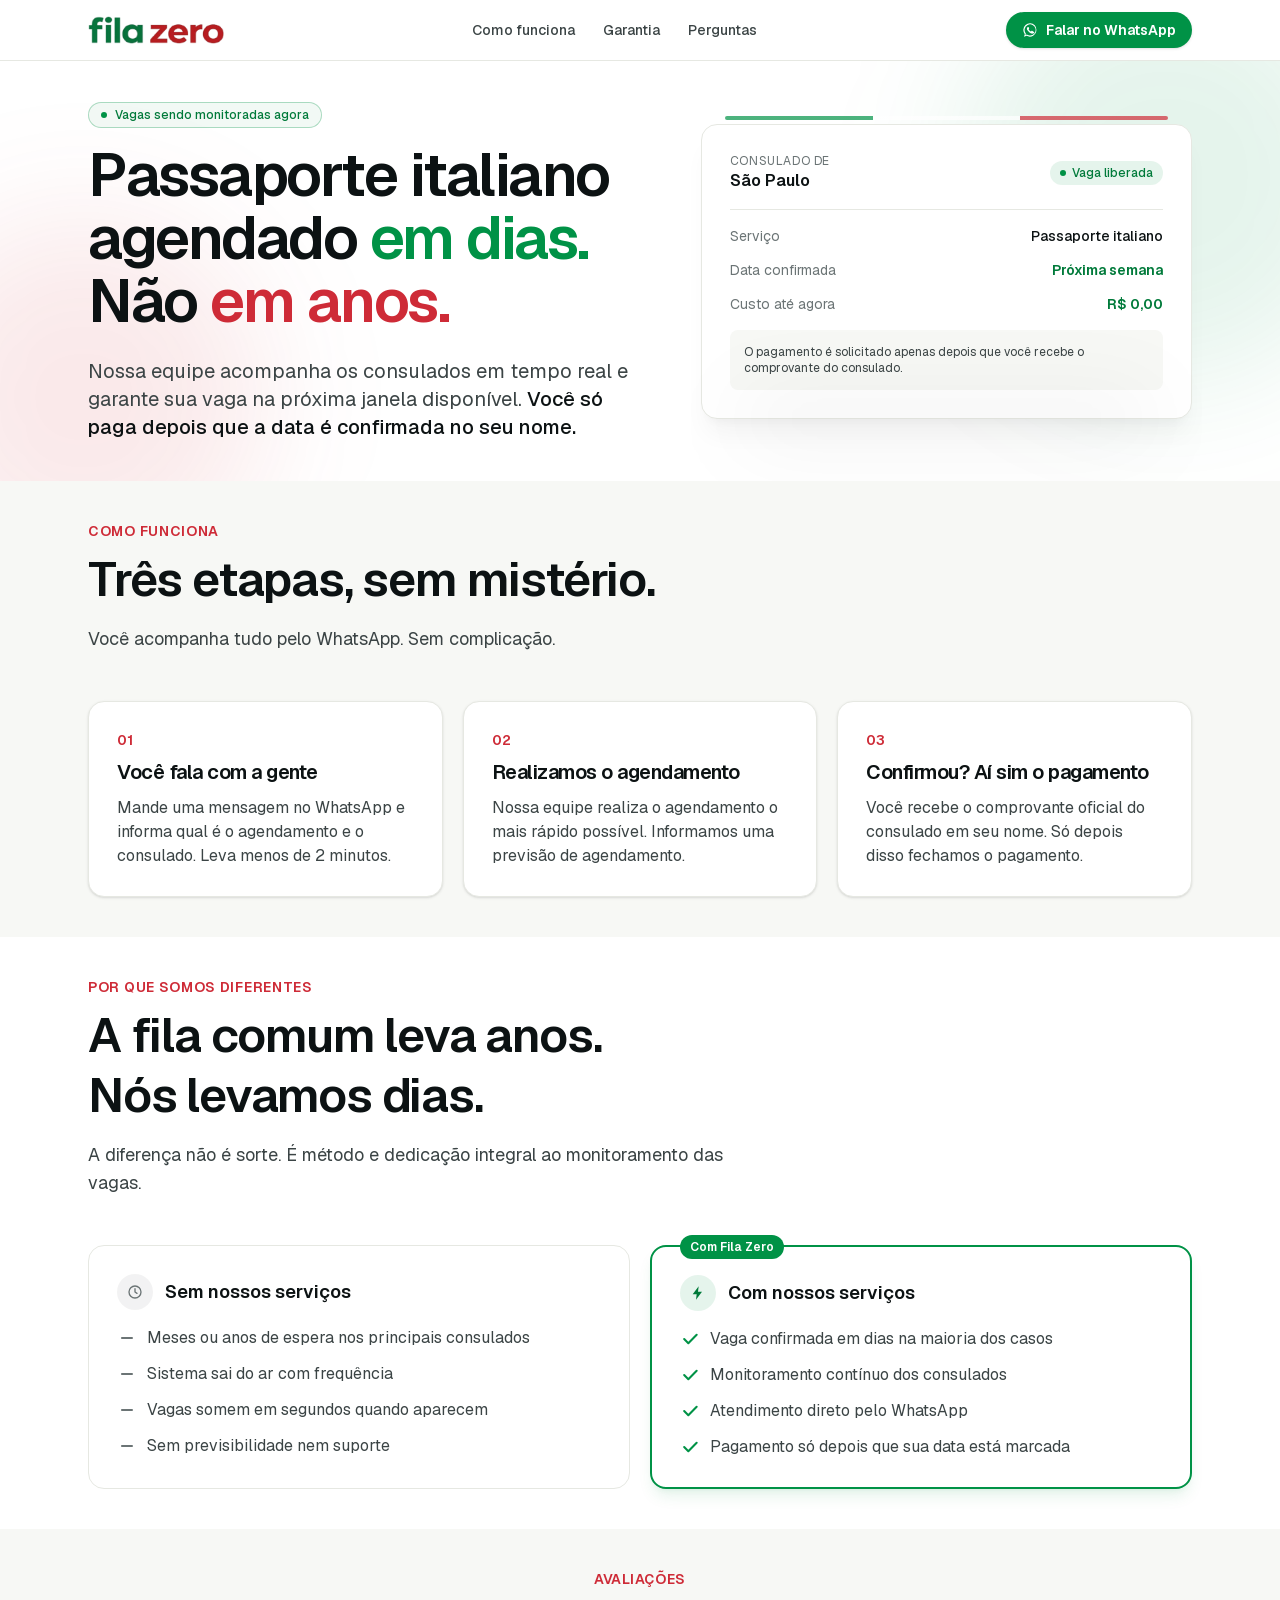
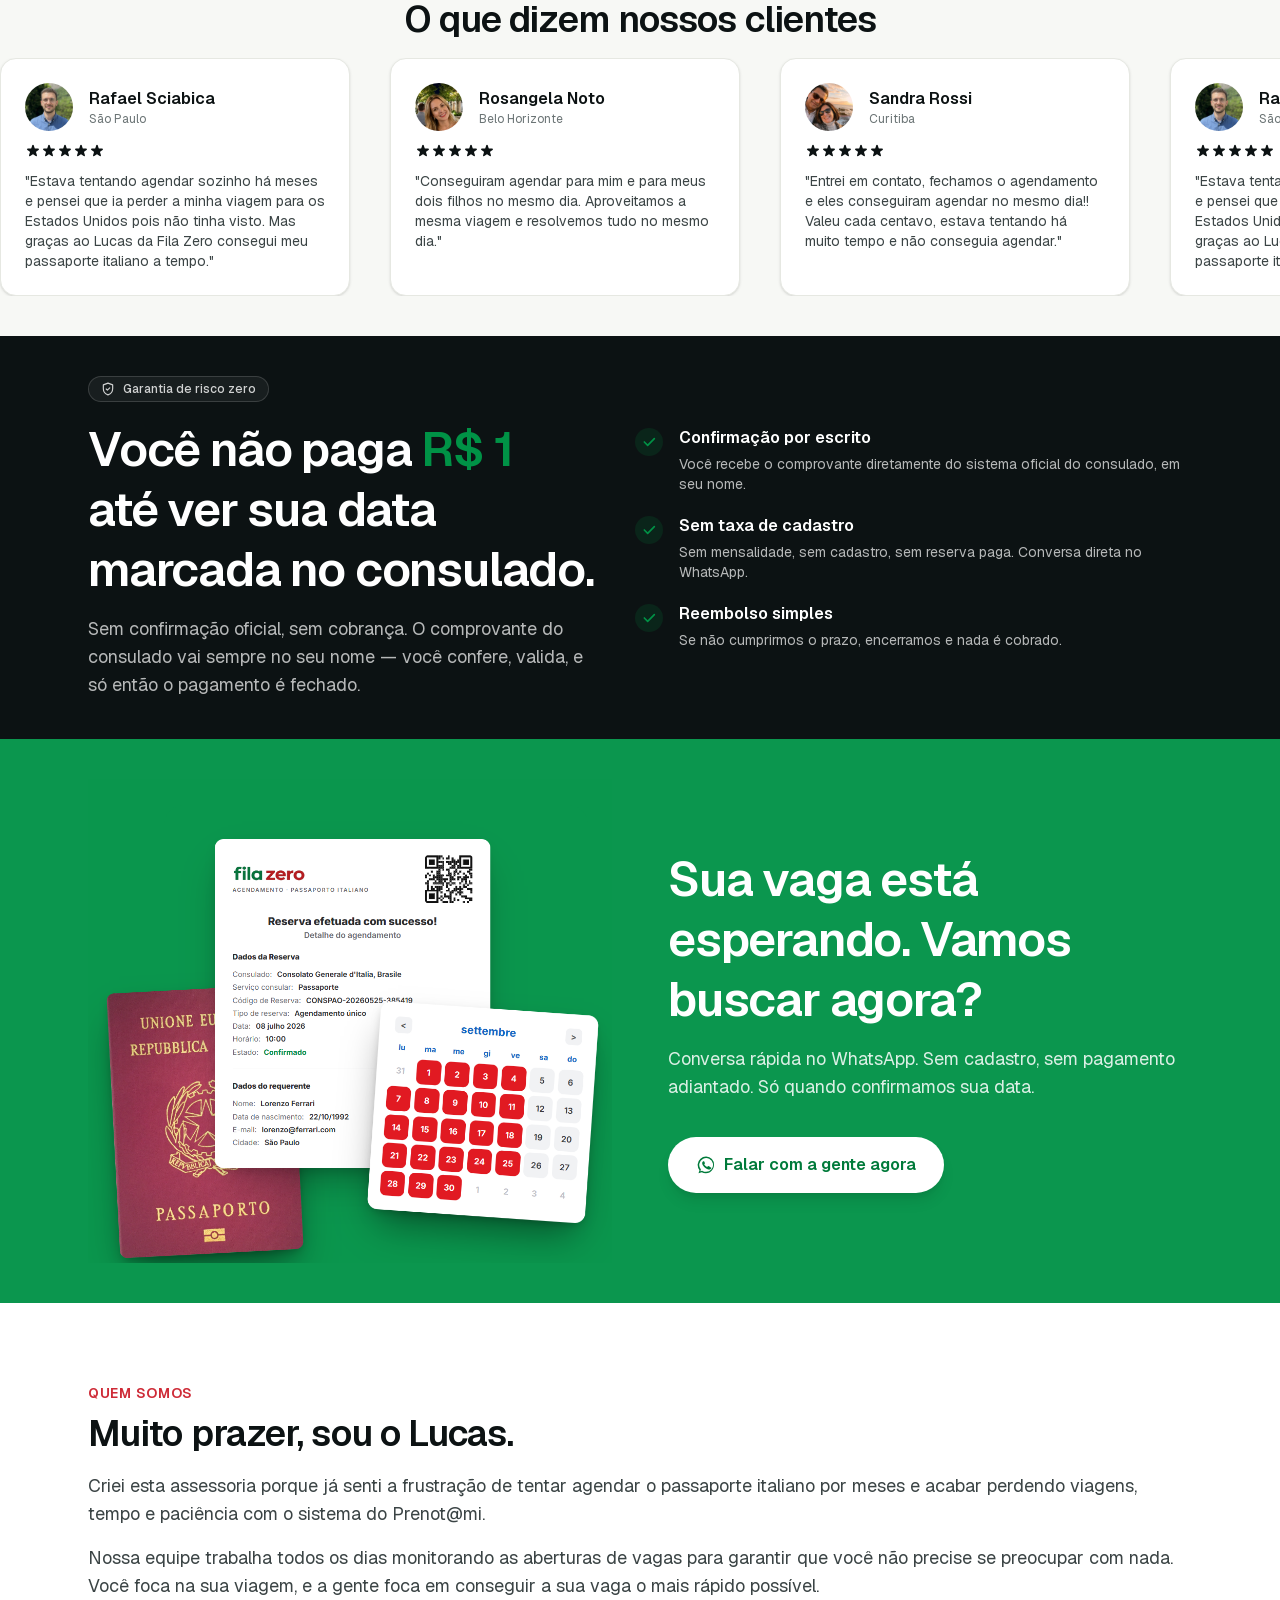
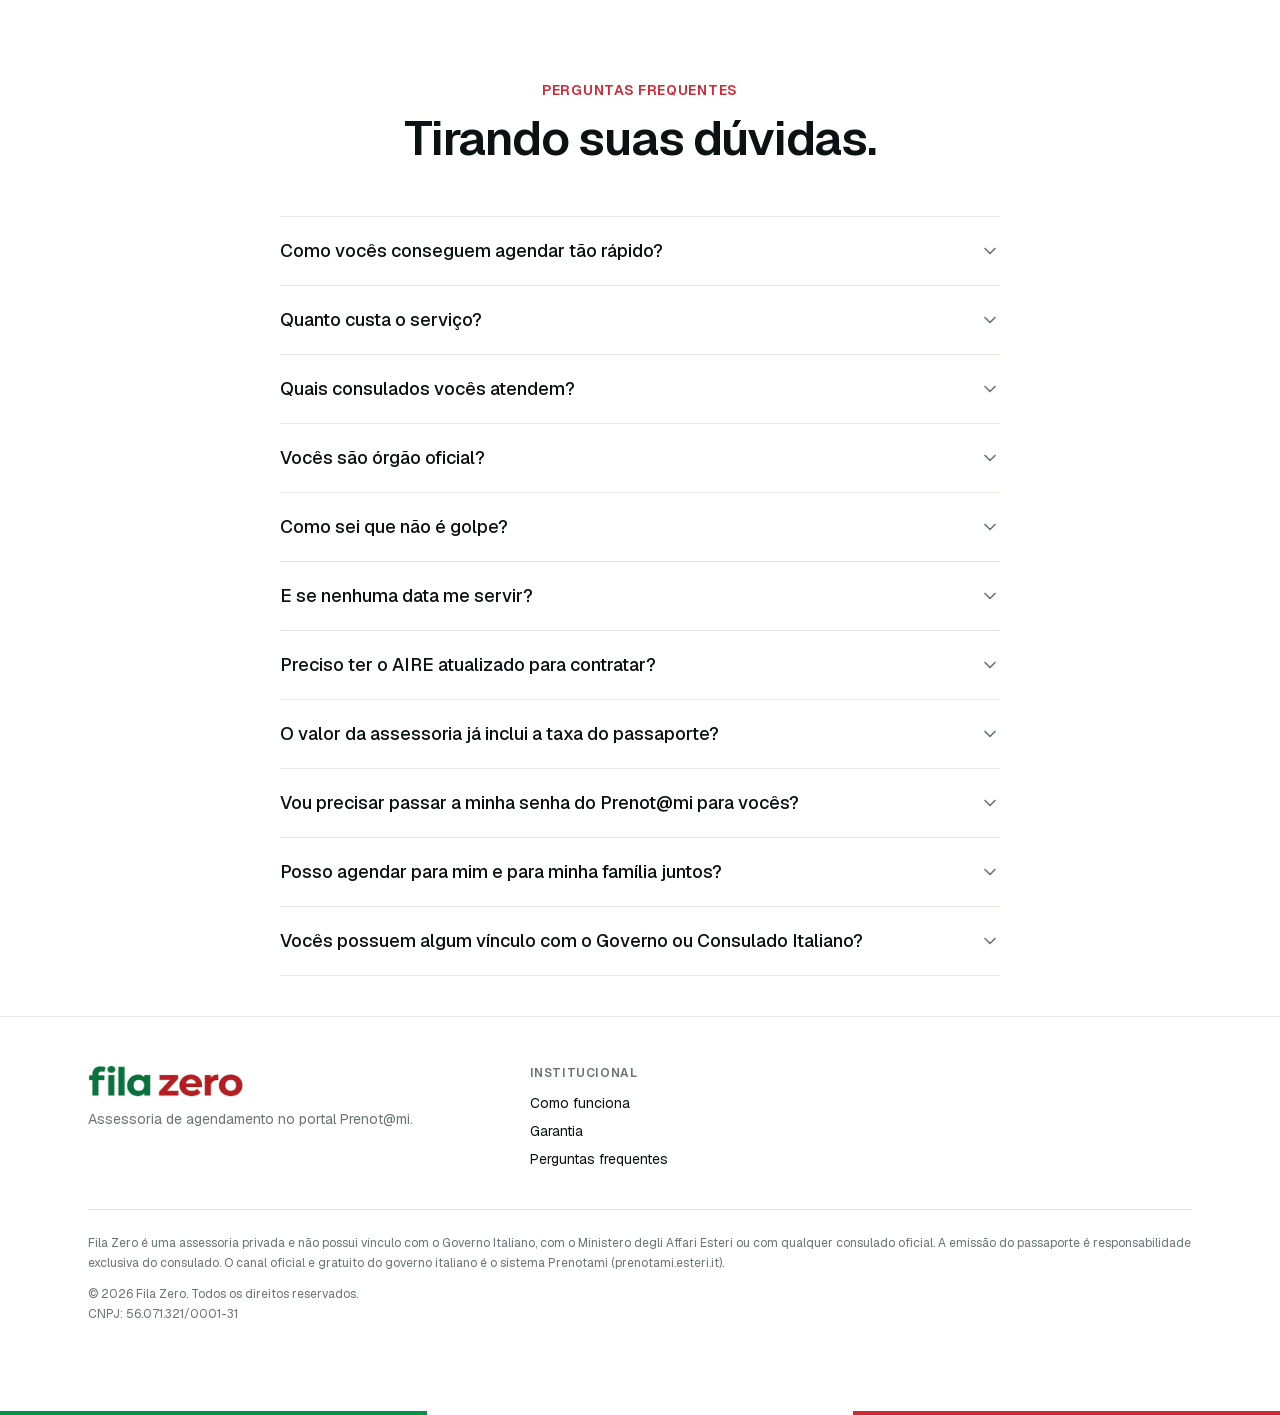
==== commit 6e0ef055: "Add files via upload" ====
--- a/index.html
+++ b/index.html
@@ -7,7 +7,7 @@
 <!-- End Google Tag Manager --><meta charSet="utf-8"/><meta name="viewport" content="width=device-width, initial-scale=1"/><link rel="preload" href="./_next/static/media/caa3a2e1cccd8315-s.p.09~u27dqhyhd6.woff2?dpl=dpl_8vAocQpgLvkjMhRzxKDkdT3Xs3D9" as="font" crossorigin="" type="font/woff2"/><link rel="preload" as="image" imageSrcSet="./logo.png"/><link rel="stylesheet" href="./_next/static/chunks/082ft06nru_jw.css?dpl=dpl_8vAocQpgLvkjMhRzxKDkdT3Xs3D9" data-precedence="next"/><link rel="preload" as="script" fetchPriority="low" href="./_next/static/chunks/09hss-s-~066..js?dpl=dpl_8vAocQpgLvkjMhRzxKDkdT3Xs3D9"/><script src="./_next/static/chunks/0x1mobvioqs2v.js?dpl=dpl_8vAocQpgLvkjMhRzxKDkdT3Xs3D9" async=""></script><script src="./_next/static/chunks/12mz0_._155bq.js?dpl=dpl_8vAocQpgLvkjMhRzxKDkdT3Xs3D9" async=""></script><script src="./_next/static/chunks/0p9-9-pp4rsu3.js?dpl=dpl_8vAocQpgLvkjMhRzxKDkdT3Xs3D9" async=""></script><script src="./_next/static/chunks/turbopack-0dh~i7pyaa_v_.js?dpl=dpl_8vAocQpgLvkjMhRzxKDkdT3Xs3D9" async=""></script><script src="./_next/static/chunks/06k6o5~7u5tj3.js?dpl=dpl_8vAocQpgLvkjMhRzxKDkdT3Xs3D9" async=""></script><script src="./_next/static/chunks/14xdthwga5u9i.js?dpl=dpl_8vAocQpgLvkjMhRzxKDkdT3Xs3D9" async=""></script><script src="./_next/static/chunks/0ie_7c2w~5otv.js?dpl=dpl_8vAocQpgLvkjMhRzxKDkdT3Xs3D9" async=""></script><meta name="next-size-adjust" content=""/>
 
   <!-- ===================== SEO PRIMÁRIO ===================== -->
-  <title>Fila Zero — Agendamento de Passaporte Italiano em Dias | Brasil</title>
+  <title>Fila Zero — Agendamento de Passaporte Italiano</title>
   <meta name="description" content="Assessoria especializada em agendamento de passaporte italiano nos consulados do Brasil. Você só paga depois que sua data for confirmada. Atendemos SP, RJ, BH, Curitiba, Porto Alegre, Recife e Brasília."/>
   <meta name="keywords" content="agendamento passaporte italiano, passaporte italiano brasil, prenot@mi, assessoria passaporte italiano, consulado italiano, cidadania italiana passaporte, agendar passaporte italiano sp, agendar passaporte italiano rj, fila zero"/>
   <meta name="robots" content="index, follow"/>
@@ -134,6 +134,14 @@
           "@type": "Answer",
           "text": "A regra varia de acordo com o consulado. Filhos menores de idade geralmente podem ser incluídos no agendamento do titular. Já para cônjuges ou filhos maiores de idade, o consulado exige agendamentos individuais, mas nossa equipe tenta ao máximo conseguir horários no mesmo dia para todos."
         }
+      },
+      {
+        "@type": "Question",
+        "name": "Vocês possuem algum vínculo com o Governo ou Consulado Italiano?",
+        "acceptedAnswer": {
+          "@type": "Answer",
+          "text": "Fila Zero é uma assessoria privada e não possui vínculo com o Governo Italiano, com o Ministero degli Affari Esteri ou com qualquer consulado oficial. A emissão do passaporte é responsabilidade exclusiva do consulado. O canal oficial e gratuito do governo italiano é o sistema Prenotami (prenotami.esteri.it)."
+        }
       }
     ]
   }
@@ -142,4 +150,4 @@
   <link rel="icon" href="./favicon.ico" sizes="256x256" type="image/x-icon"/><script src="./_next/static/chunks/03~yq9q893hmn.js?dpl=dpl_8vAocQpgLvkjMhRzxKDkdT3Xs3D9" noModule=""></script></head><body class="min-h-full flex flex-col bg-paper text-ink"><!-- Google Tag Manager (noscript) -->
 <noscript><iframe src="https://www.googletagmanager.com/ns.html?id=GTM-5MRSP8LC"
 height="0" width="0" style="display:none;visibility:hidden"></iframe></noscript>
-<!-- End Google Tag Manager (noscript) --><div hidden=""><!--$--><!--/$--></div><header class="sticky top-0 z-30 border-b border-paper-line bg-paper/90 backdrop-blur"><div class="mx-auto flex max-w-6xl items-center justify-between px-4 py-3 sm:px-6"><a class="flex items-center" aria-label="Fila Zero" href="/"><img alt="Fila Zero" width="364" height="75" decoding="async" data-nimg="1" class="h-7 w-auto" style="color:transparent" srcSet="./logo.png" src="./logo.png"/></a><nav class="hidden items-center gap-7 text-sm font-medium text-ink-soft md:flex"><a href="#como-funciona" class="hover:text-ink">Como funciona</a><a href="#garantia" class="hover:text-ink">Garantia</a><a href="#faq" class="hover:text-ink">Perguntas</a></nav><a href="https://wa.me/5511959336300?text=Ol%C3%A1!%20Vi%20o%20site%20de%20voc%C3%AAs%20e%20quero%20agendar%20meu%20passaporte%20italiano." target="_blank" rel="noopener noreferrer" class="inline-flex items-center gap-2 rounded-full bg-italia-verde px-4 py-2 text-sm font-semibold text-white shadow-sm transition hover:bg-italia-verde-dark"><svg viewBox="0 0 24 24" class="h-4 w-4" fill="currentColor" aria-hidden="true"><path d="M19.1 4.9A10 10 0 0 0 4.2 18.2L3 22l3.9-1.2a10 10 0 0 0 14.7-8.8 10 10 0 0 0-2.5-7.1Zm-7.1 15.3a8.3 8.3 0 0 1-4.2-1.1l-.3-.2-2.3.7.7-2.2-.2-.3a8.3 8.3 0 1 1 6.3 3.1Zm4.5-6.2c-.2-.1-1.4-.7-1.6-.8-.2-.1-.4-.1-.5.1-.2.2-.6.8-.7.9-.1.1-.3.1-.5 0-.7-.3-1.4-.7-2-1.3-.5-.4-.8-1-1.2-1.6-.1-.2 0-.4.1-.5l.4-.4.2-.4c.1-.1 0-.3 0-.4l-.7-1.6c-.2-.4-.4-.4-.5-.4h-.5c-.2 0-.4 0-.7.3-.2.3-.9.9-.9 2.1 0 1.3 1 2.5 1.1 2.7.1.2 1.9 2.9 4.7 4 .7.3 1.2.5 1.6.6.7.2 1.3.2 1.8.1.5-.1 1.4-.6 1.6-1.1.2-.6.2-1 .1-1.1-.1-.1-.3-.2-.5-.3Z"></path></svg><span class="hidden sm:inline">Falar no WhatsApp</span><span class="sm:hidden">WhatsApp</span></a></div></header><main class="flex-1"><section class="relative overflow-hidden"><div class="pointer-events-none absolute -top-24 -right-24 h-[420px] w-[420px] rounded-full bg-italia-verde/10 blur-3xl" aria-hidden="true"></div><div class="pointer-events-none absolute -bottom-24 -left-24 h-[360px] w-[360px] rounded-full bg-italia-vermelho/10 blur-3xl" aria-hidden="true"></div><div class="relative mx-auto max-w-6xl px-4 pt-16 pb-20 sm:px-6 sm:pt-24 sm:pb-28"><div class="grid items-center gap-12 lg:grid-cols-[1.15fr_1fr]"><div><span class="inline-flex items-center gap-2 rounded-full border border-italia-verde/30 bg-italia-verde/5 px-3 py-1 text-xs font-medium text-italia-verde-dark"><span class="pulse-soft h-1.5 w-1.5 rounded-full bg-italia-verde"></span>Vagas sendo monitoradas agora</span><h1 class="mt-5 text-balance text-4xl font-semibold leading-[1.05] tracking-tight sm:text-5xl lg:text-6xl">Passaporte italiano agendado<!-- --> <span class="text-italia-verde">em dias.</span><br/>Não <span class="text-italia-vermelho">em anos.</span></h1><p class="mt-6 max-w-xl text-lg text-ink-soft sm:text-xl">Nossa equipe acompanha os consulados em tempo real e garante sua vaga na próxima janela disponível.<!-- --> <span class="font-medium text-ink">Você só paga depois que a data é confirmada no seu nome.</span></p></div><div class="relative"><div class="italia-stripe absolute -top-2 left-6 right-6 h-1 rounded-full opacity-70" aria-hidden="true"></div><div class="rounded-2xl border border-paper-line bg-white p-6 shadow-xl shadow-black/[0.04] sm:p-7"><div class="flex items-center justify-between border-b border-paper-line pb-4"><div><div class="text-xs uppercase tracking-wider text-ink-muted">Consulado de</div><div class="text-base font-semibold">São Paulo</div></div><span class="inline-flex items-center gap-1.5 rounded-full bg-italia-verde/10 px-2.5 py-1 text-xs font-medium text-italia-verde-dark"><span class="h-1.5 w-1.5 rounded-full bg-italia-verde"></span>Vaga liberada</span></div><dl class="mt-5 space-y-3.5 text-sm"><div class="flex items-center justify-between"><dt class="text-ink-muted">Serviço</dt><dd class="font-medium">Passaporte italiano</dd></div><div class="flex items-center justify-between"><dt class="text-ink-muted">Data confirmada</dt><dd class="font-semibold text-italia-verde-dark">Próxima semana</dd></div><div class="flex items-center justify-between"><dt class="text-ink-muted">Custo até agora</dt><dd class="font-semibold text-italia-verde-dark">R$ 0,00</dd></div></dl><div class="mt-5 rounded-lg bg-paper-tint p-3.5 text-xs text-ink-soft">O pagamento é solicitado apenas depois que você recebe o comprovante do consulado.</div></div><div class="pointer-events-none absolute -bottom-3 left-10 right-10 h-6 rounded-full bg-black/10 blur-2xl" aria-hidden="true"></div></div></div></div></section><section id="como-funciona" class="bg-paper-tint"><div class="mx-auto max-w-6xl px-4 py-20 sm:px-6 sm:py-24"><div class="max-w-2xl"><div class="text-sm font-semibold uppercase tracking-wider text-italia-vermelho">Como funciona</div><h2 class="mt-2 text-balance text-3xl font-semibold leading-tight tracking-tight sm:text-4xl lg:text-5xl">Três etapas, sem mistério.</h2><p class="mt-4 text-ink-soft sm:text-lg ">Você acompanha tudo pelo WhatsApp. Sem complicação.</p></div><ol class="mt-12 grid gap-5 md:grid-cols-3"><li class="relative rounded-2xl border border-paper-line bg-white p-7 shadow-sm"><div class="text-sm font-semibold text-italia-vermelho">01</div><h3 class="mt-2 text-xl font-semibold tracking-tight">Você fala com a gente</h3><p class="mt-2.5 text-ink-soft">Mande uma mensagem no WhatsApp e informa qual é o agendamento e o consulado. Leva menos de 2 minutos.</p></li><li class="relative rounded-2xl border border-paper-line bg-white p-7 shadow-sm"><div class="text-sm font-semibold text-italia-vermelho">02</div><h3 class="mt-2 text-xl font-semibold tracking-tight">Realizamos o agendamento</h3><p class="mt-2.5 text-ink-soft">Nossa equipe realiza o agendamento o mais rápido possível. Informamos uma previsão de agendamento.</p></li><li class="relative rounded-2xl border border-paper-line bg-white p-7 shadow-sm"><div class="text-sm font-semibold text-italia-vermelho">03</div><h3 class="mt-2 text-xl font-semibold tracking-tight">Confirmou? Aí sim o pagamento</h3><p class="mt-2.5 text-ink-soft">Você recebe o comprovante oficial do consulado em seu nome. Só depois disso fechamos o pagamento.</p></li></ol></div></section><section class="relative"><div class="mx-auto max-w-6xl px-4 py-20 sm:px-6 sm:py-24"><div class="max-w-2xl"><div class="text-sm font-semibold uppercase tracking-wider text-italia-vermelho">Por que somos diferentes</div><h2 class="mt-2 text-balance text-3xl font-semibold leading-tight tracking-tight sm:text-4xl lg:text-5xl">A fila comum leva anos. Nós levamos dias.</h2><p class="mt-4 text-ink-soft sm:text-lg ">A diferença não é sorte. É método e dedicação integral ao monitoramento das vagas.</p></div><div class="mt-12 grid gap-5 md:grid-cols-2"><div class="rounded-2xl border border-paper-line bg-white p-7"><div class="flex items-center gap-3"><span class="inline-flex h-9 w-9 items-center justify-center rounded-full bg-ink/5 text-ink-muted"><svg viewBox="0 0 24 24" class="h-4 w-4" fill="none" stroke="currentColor" stroke-width="2" stroke-linecap="round" stroke-linejoin="round" aria-hidden="true"><circle cx="12" cy="12" r="9"></circle><path d="M12 7v5l3 2"></path></svg></span><h3 class="text-lg font-semibold">Sem nossos serviços</h3></div><ul class="mt-5 space-y-3 text-ink-soft"><li class="flex items-start gap-2.5"><svg viewBox="0 0 24 24" class="mt-0.5 h-5 w-5 shrink-0 text-ink-muted" fill="none" stroke="currentColor" stroke-width="2.5" stroke-linecap="round" aria-hidden="true"><path d="M6 12h12"></path></svg><span>Meses ou anos de espera nos principais consulados</span></li><li class="flex items-start gap-2.5"><svg viewBox="0 0 24 24" class="mt-0.5 h-5 w-5 shrink-0 text-ink-muted" fill="none" stroke="currentColor" stroke-width="2.5" stroke-linecap="round" aria-hidden="true"><path d="M6 12h12"></path></svg><span>Sistema sai do ar com frequência</span></li><li class="flex items-start gap-2.5"><svg viewBox="0 0 24 24" class="mt-0.5 h-5 w-5 shrink-0 text-ink-muted" fill="none" stroke="currentColor" stroke-width="2.5" stroke-linecap="round" aria-hidden="true"><path d="M6 12h12"></path></svg><span>Vagas somem em segundos quando aparecem</span></li><li class="flex items-start gap-2.5"><svg viewBox="0 0 24 24" class="mt-0.5 h-5 w-5 shrink-0 text-ink-muted" fill="none" stroke="currentColor" stroke-width="2.5" stroke-linecap="round" aria-hidden="true"><path d="M6 12h12"></path></svg><span>Sem previsibilidade nem suporte</span></li></ul></div><div class="relative rounded-2xl border-2 border-italia-verde bg-white p-7 shadow-lg shadow-italia-verde/10"><span class="absolute -top-3 left-7 inline-flex items-center gap-1.5 rounded-full bg-italia-verde px-2.5 py-1 text-xs font-semibold text-white">Com <!-- -->Fila Zero</span><div class="flex items-center gap-3"><span class="inline-flex h-9 w-9 items-center justify-center rounded-full bg-italia-verde/10 text-italia-verde-dark"><svg viewBox="0 0 24 24" class="h-4 w-4" fill="currentColor" aria-hidden="true"><path d="M13 2 4 14h6l-1 8 9-12h-6l1-8Z"></path></svg></span><h3 class="text-lg font-semibold">Com nossos serviços</h3></div><ul class="mt-5 space-y-3 text-ink-soft"><li class="flex items-start gap-2.5"><svg viewBox="0 0 24 24" class="mt-0.5 h-5 w-5 shrink-0 text-italia-verde" fill="none" stroke="currentColor" stroke-width="2.5" stroke-linecap="round" stroke-linejoin="round" aria-hidden="true"><path d="M5 12l5 5L20 7"></path></svg><span>Vaga confirmada em dias na maioria dos casos</span></li><li class="flex items-start gap-2.5"><svg viewBox="0 0 24 24" class="mt-0.5 h-5 w-5 shrink-0 text-italia-verde" fill="none" stroke="currentColor" stroke-width="2.5" stroke-linecap="round" stroke-linejoin="round" aria-hidden="true"><path d="M5 12l5 5L20 7"></path></svg><span>Monitoramento contínuo dos consulados</span></li><li class="flex items-start gap-2.5"><svg viewBox="0 0 24 24" class="mt-0.5 h-5 w-5 shrink-0 text-italia-verde" fill="none" stroke="currentColor" stroke-width="2.5" stroke-linecap="round" stroke-linejoin="round" aria-hidden="true"><path d="M5 12l5 5L20 7"></path></svg><span>Atendimento direto pelo WhatsApp</span></li><li class="flex items-start gap-2.5"><svg viewBox="0 0 24 24" class="mt-0.5 h-5 w-5 shrink-0 text-italia-verde" fill="none" stroke="currentColor" stroke-width="2.5" stroke-linecap="round" stroke-linejoin="round" aria-hidden="true"><path d="M5 12l5 5L20 7"></path></svg><span>Pagamento só depois que sua data está marcada</span></li></ul></div></div></div></section><section id="depoimentos" class="overflow-hidden bg-paper-tint py-20 sm:py-24"><div class="mx-auto max-w-6xl px-4 sm:px-6 mb-12 text-center"><div class="text-sm font-semibold uppercase tracking-wider text-italia-vermelho">Avaliações</div><h2 class="mt-2 text-balance text-3xl font-semibold leading-tight tracking-tight sm:text-4xl pb-4">O que dizem nossos clientes</h2></div><style>@keyframes marquee { 0% { transform: translateX(0%); } 100% { transform: translateX(-100%); } } .animate-marquee { animation: marquee 30s linear infinite; } .group:hover .animate-marquee { animation-play-state: paused; }</style><div class="relative flex overflow-hidden group"><div class="flex animate-marquee min-w-max" style="gap: 2.5rem; padding-right: 2.5rem;"><div class="rounded-2xl border border-paper-line bg-white p-6 shadow-sm" style="width: 350px; flex-shrink: 0;"><div class="flex items-center gap-4"><img src="./Rafael-Sciabica.png" alt="Rafael Sciabica" class="h-12 w-12 rounded-full object-cover" style="width: 48px; height: 48px; border-radius: 50%; object-fit: cover;"><div><div class="font-semibold">Rafael Sciabica</div><div class="text-xs text-ink-muted">São Paulo</div></div></div><div class="mt-3 flex text-yellow-400"><svg class="h-4 w-4" style="width: 16px; height: 16px;" fill="currentColor" viewBox="0 0 20 20"><path d="M9.049 2.927c.3-.921 1.603-.921 1.902 0l1.07 3.292a1 1 0 00.95.69h3.462c.969 0 1.371 1.24.588 1.81l-2.8 2.034a1 1 0 00-.364 1.118l1.07 3.292c.3.921-.755 1.688-1.54 1.118l-2.8-2.034a1 1 0 00-1.175 0l-2.8 2.034c-.784.57-1.838-.197-1.539-1.118l1.07-3.292a1 1 0 00-.364-1.118L2.98 8.72c-.783-.57-.38-1.81.588-1.81h3.461a1 1 0 00.951-.69l1.07-3.292z"></path></svg><svg class="h-4 w-4" style="width: 16px; height: 16px;" fill="currentColor" viewBox="0 0 20 20"><path d="M9.049 2.927c.3-.921 1.603-.921 1.902 0l1.07 3.292a1 1 0 00.95.69h3.462c.969 0 1.371 1.24.588 1.81l-2.8 2.034a1 1 0 00-.364 1.118l1.07 3.292c.3.921-.755 1.688-1.54 1.118l-2.8-2.034a1 1 0 00-1.175 0l-2.8 2.034c-.784.57-1.838-.197-1.539-1.118l1.07-3.292a1 1 0 00-.364-1.118L2.98 8.72c-.783-.57-.38-1.81.588-1.81h3.461a1 1 0 00.951-.69l1.07-3.292z"></path></svg><svg class="h-4 w-4" style="width: 16px; height: 16px;" fill="currentColor" viewBox="0 0 20 20"><path d="M9.049 2.927c.3-.921 1.603-.921 1.902 0l1.07 3.292a1 1 0 00.95.69h3.462c.969 0 1.371 1.24.588 1.81l-2.8 2.034a1 1 0 00-.364 1.118l1.07 3.292c.3.921-.755 1.688-1.54 1.118l-2.8-2.034a1 1 0 00-1.175 0l-2.8 2.034c-.784.57-1.838-.197-1.539-1.118l1.07-3.292a1 1 0 00-.364-1.118L2.98 8.72c-.783-.57-.38-1.81.588-1.81h3.461a1 1 0 00.951-.69l1.07-3.292z"></path></svg><svg class="h-4 w-4" style="width: 16px; height: 16px;" fill="currentColor" viewBox="0 0 20 20"><path d="M9.049 2.927c.3-.921 1.603-.921 1.902 0l1.07 3.292a1 1 0 00.95.69h3.462c.969 0 1.371 1.24.588 1.81l-2.8 2.034a1 1 0 00-.364 1.118l1.07 3.292c.3.921-.755 1.688-1.54 1.118l-2.8-2.034a1 1 0 00-1.175 0l-2.8 2.034c-.784.57-1.838-.197-1.539-1.118l1.07-3.292a1 1 0 00-.364-1.118L2.98 8.72c-.783-.57-.38-1.81.588-1.81h3.461a1 1 0 00.951-.69l1.07-3.292z"></path></svg><svg class="h-4 w-4" style="width: 16px; height: 16px;" fill="currentColor" viewBox="0 0 20 20"><path d="M9.049 2.927c.3-.921 1.603-.921 1.902 0l1.07 3.292a1 1 0 00.95.69h3.462c.969 0 1.371 1.24.588 1.81l-2.8 2.034a1 1 0 00-.364 1.118l1.07 3.292c.3.921-.755 1.688-1.54 1.118l-2.8-2.034a1 1 0 00-1.175 0l-2.8 2.034c-.784.57-1.838-.197-1.539-1.118l1.07-3.292a1 1 0 00-.364-1.118L2.98 8.72c-.783-.57-.38-1.81.588-1.81h3.461a1 1 0 00.951-.69l1.07-3.292z"></path></svg></div><p class="mt-3 text-sm text-ink-soft">"Estava tentando agendar sozinho há meses e pensei que ia perder a minha viagem para os Estados Unidos pois não tinha visto. Mas graças ao Lucas da Fila Zero consegui meu passaporte italiano a tempo."</p></div><div class="rounded-2xl border border-paper-line bg-white p-6 shadow-sm" style="width: 350px; flex-shrink: 0;"><div class="flex items-center gap-4"><img src="./Rosangela-Noto.png" alt="Rosangela Noto" class="h-12 w-12 rounded-full object-cover" style="width: 48px; height: 48px; border-radius: 50%; object-fit: cover;"><div><div class="font-semibold">Rosangela Noto</div><div class="text-xs text-ink-muted">Belo Horizonte</div></div></div><div class="mt-3 flex text-yellow-400"><svg class="h-4 w-4" style="width: 16px; height: 16px;" fill="currentColor" viewBox="0 0 20 20"><path d="M9.049 2.927c.3-.921 1.603-.921 1.902 0l1.07 3.292a1 1 0 00.95.69h3.462c.969 0 1.371 1.24.588 1.81l-2.8 2.034a1 1 0 00-.364 1.118l1.07 3.292c.3.921-.755 1.688-1.54 1.118l-2.8-2.034a1 1 0 00-1.175 0l-2.8 2.034c-.784.57-1.838-.197-1.539-1.118l1.07-3.292a1 1 0 00-.364-1.118L2.98 8.72c-.783-.57-.38-1.81.588-1.81h3.461a1 1 0 00.951-.69l1.07-3.292z"></path></svg><svg class="h-4 w-4" style="width: 16px; height: 16px;" fill="currentColor" viewBox="0 0 20 20"><path d="M9.049 2.927c.3-.921 1.603-.921 1.902 0l1.07 3.292a1 1 0 00.95.69h3.462c.969 0 1.371 1.24.588 1.81l-2.8 2.034a1 1 0 00-.364 1.118l1.07 3.292c.3.921-.755 1.688-1.54 1.118l-2.8-2.034a1 1 0 00-1.175 0l-2.8 2.034c-.784.57-1.838-.197-1.539-1.118l1.07-3.292a1 1 0 00-.364-1.118L2.98 8.72c-.783-.57-.38-1.81.588-1.81h3.461a1 1 0 00.951-.69l1.07-3.292z"></path></svg><svg class="h-4 w-4" style="width: 16px; height: 16px;" fill="currentColor" viewBox="0 0 20 20"><path d="M9.049 2.927c.3-.921 1.603-.921 1.902 0l1.07 3.292a1 1 0 00.95.69h3.462c.969 0 1.371 1.24.588 1.81l-2.8 2.034a1 1 0 00-.364 1.118l1.07 3.292c.3.921-.755 1.688-1.54 1.118l-2.8-2.034a1 1 0 00-1.175 0l-2.8 2.034c-.784.57-1.838-.197-1.539-1.118l1.07-3.292a1 1 0 00-.364-1.118L2.98 8.72c-.783-.57-.38-1.81.588-1.81h3.461a1 1 0 00.951-.69l1.07-3.292z"></path></svg><svg class="h-4 w-4" style="width: 16px; height: 16px;" fill="currentColor" viewBox="0 0 20 20"><path d="M9.049 2.927c.3-.921 1.603-.921 1.902 0l1.07 3.292a1 1 0 00.95.69h3.462c.969 0 1.371 1.24.588 1.81l-2.8 2.034a1 1 0 00-.364 1.118l1.07 3.292c.3.921-.755 1.688-1.54 1.118l-2.8-2.034a1 1 0 00-1.175 0l-2.8 2.034c-.784.57-1.838-.197-1.539-1.118l1.07-3.292a1 1 0 00-.364-1.118L2.98 8.72c-.783-.57-.38-1.81.588-1.81h3.461a1 1 0 00.951-.69l1.07-3.292z"></path></svg><svg class="h-4 w-4" style="width: 16px; height: 16px;" fill="currentColor" viewBox="0 0 20 20"><path d="M9.049 2.927c.3-.921 1.603-.921 1.902 0l1.07 3.292a1 1 0 00.95.69h3.462c.969 0 1.371 1.24.588 1.81l-2.8 2.034a1 1 0 00-.364 1.118l1.07 3.292c.3.921-.755 1.688-1.54 1.118l-2.8-2.034a1 1 0 00-1.175 0l-2.8 2.034c-.784.57-1.838-.197-1.539-1.118l1.07-3.292a1 1 0 00-.364-1.118L2.98 8.72c-.783-.57-.38-1.81.588-1.81h3.461a1 1 0 00.951-.69l1.07-3.292z"></path></svg></div><p class="mt-3 text-sm text-ink-soft">"Conseguiram agendar para mim e para meus dois filhos no mesmo dia. Aproveitamos a mesma viagem e resolvemos tudo no mesmo dia."</p></div><div class="rounded-2xl border border-paper-line bg-white p-6 shadow-sm" style="width: 350px; flex-shrink: 0;"><div class="flex items-center gap-4"><img src="./Sandra-Rossi.png" alt="Sandra Rossi" class="h-12 w-12 rounded-full object-cover" style="width: 48px; height: 48px; border-radius: 50%; object-fit: cover;"><div><div class="font-semibold">Sandra Rossi</div><div class="text-xs text-ink-muted">Curitiba</div></div></div><div class="mt-3 flex text-yellow-400"><svg class="h-4 w-4" style="width: 16px; height: 16px;" fill="currentColor" viewBox="0 0 20 20"><path d="M9.049 2.927c.3-.921 1.603-.921 1.902 0l1.07 3.292a1 1 0 00.95.69h3.462c.969 0 1.371 1.24.588 1.81l-2.8 2.034a1 1 0 00-.364 1.118l1.07 3.292c.3.921-.755 1.688-1.54 1.118l-2.8-2.034a1 1 0 00-1.175 0l-2.8 2.034c-.784.57-1.838-.197-1.539-1.118l1.07-3.292a1 1 0 00-.364-1.118L2.98 8.72c-.783-.57-.38-1.81.588-1.81h3.461a1 1 0 00.951-.69l1.07-3.292z"></path></svg><svg class="h-4 w-4" style="width: 16px; height: 16px;" fill="currentColor" viewBox="0 0 20 20"><path d="M9.049 2.927c.3-.921 1.603-.921 1.902 0l1.07 3.292a1 1 0 00.95.69h3.462c.969 0 1.371 1.24.588 1.81l-2.8 2.034a1 1 0 00-.364 1.118l1.07 3.292c.3.921-.755 1.688-1.54 1.118l-2.8-2.034a1 1 0 00-1.175 0l-2.8 2.034c-.784.57-1.838-.197-1.539-1.118l1.07-3.292a1 1 0 00-.364-1.118L2.98 8.72c-.783-.57-.38-1.81.588-1.81h3.461a1 1 0 00.951-.69l1.07-3.292z"></path></svg><svg class="h-4 w-4" style="width: 16px; height: 16px;" fill="currentColor" viewBox="0 0 20 20"><path d="M9.049 2.927c.3-.921 1.603-.921 1.902 0l1.07 3.292a1 1 0 00.95.69h3.462c.969 0 1.371 1.24.588 1.81l-2.8 2.034a1 1 0 00-.364 1.118l1.07 3.292c.3.921-.755 1.688-1.54 1.118l-2.8-2.034a1 1 0 00-1.175 0l-2.8 2.034c-.784.57-1.838-.197-1.539-1.118l1.07-3.292a1 1 0 00-.364-1.118L2.98 8.72c-.783-.57-.38-1.81.588-1.81h3.461a1 1 0 00.951-.69l1.07-3.292z"></path></svg><svg class="h-4 w-4" style="width: 16px; height: 16px;" fill="currentColor" viewBox="0 0 20 20"><path d="M9.049 2.927c.3-.921 1.603-.921 1.902 0l1.07 3.292a1 1 0 00.95.69h3.462c.969 0 1.371 1.24.588 1.81l-2.8 2.034a1 1 0 00-.364 1.118l1.07 3.292c.3.921-.755 1.688-1.54 1.118l-2.8-2.034a1 1 0 00-1.175 0l-2.8 2.034c-.784.57-1.838-.197-1.539-1.118l1.07-3.292a1 1 0 00-.364-1.118L2.98 8.72c-.783-.57-.38-1.81.588-1.81h3.461a1 1 0 00.951-.69l1.07-3.292z"></path></svg><svg class="h-4 w-4" style="width: 16px; height: 16px;" fill="currentColor" viewBox="0 0 20 20"><path d="M9.049 2.927c.3-.921 1.603-.921 1.902 0l1.07 3.292a1 1 0 00.95.69h3.462c.969 0 1.371 1.24.588 1.81l-2.8 2.034a1 1 0 00-.364 1.118l1.07 3.292c.3.921-.755 1.688-1.54 1.118l-2.8-2.034a1 1 0 00-1.175 0l-2.8 2.034c-.784.57-1.838-.197-1.539-1.118l1.07-3.292a1 1 0 00-.364-1.118L2.98 8.72c-.783-.57-.38-1.81.588-1.81h3.461a1 1 0 00.951-.69l1.07-3.292z"></path></svg></div><p class="mt-3 text-sm text-ink-soft">"Entrei em contato, fechamos o agendamento e eles conseguiram agendar no mesmo dia!! Valeu cada centavo, estava tentando há muito tempo e não conseguia agendar."</p></div></div><div class="flex animate-marquee min-w-max" style="gap: 2.5rem; padding-right: 2.5rem;" aria-hidden="true"><div class="rounded-2xl border border-paper-line bg-white p-6 shadow-sm" style="width: 350px; flex-shrink: 0;"><div class="flex items-center gap-4"><img src="./Rafael-Sciabica.png" alt="Rafael Sciabica" class="h-12 w-12 rounded-full object-cover" style="width: 48px; height: 48px; border-radius: 50%; object-fit: cover;"><div><div class="font-semibold">Rafael Sciabica</div><div class="text-xs text-ink-muted">São Paulo</div></div></div><div class="mt-3 flex text-yellow-400"><svg class="h-4 w-4" style="width: 16px; height: 16px;" fill="currentColor" viewBox="0 0 20 20"><path d="M9.049 2.927c.3-.921 1.603-.921 1.902 0l1.07 3.292a1 1 0 00.95.69h3.462c.969 0 1.371 1.24.588 1.81l-2.8 2.034a1 1 0 00-.364 1.118l1.07 3.292c.3.921-.755 1.688-1.54 1.118l-2.8-2.034a1 1 0 00-1.175 0l-2.8 2.034c-.784.57-1.838-.197-1.539-1.118l1.07-3.292a1 1 0 00-.364-1.118L2.98 8.72c-.783-.57-.38-1.81.588-1.81h3.461a1 1 0 00.951-.69l1.07-3.292z"></path></svg><svg class="h-4 w-4" style="width: 16px; height: 16px;" fill="currentColor" viewBox="0 0 20 20"><path d="M9.049 2.927c.3-.921 1.603-.921 1.902 0l1.07 3.292a1 1 0 00.95.69h3.462c.969 0 1.371 1.24.588 1.81l-2.8 2.034a1 1 0 00-.364 1.118l1.07 3.292c.3.921-.755 1.688-1.54 1.118l-2.8-2.034a1 1 0 00-1.175 0l-2.8 2.034c-.784.57-1.838-.197-1.539-1.118l1.07-3.292a1 1 0 00-.364-1.118L2.98 8.72c-.783-.57-.38-1.81.588-1.81h3.461a1 1 0 00.951-.69l1.07-3.292z"></path></svg><svg class="h-4 w-4" style="width: 16px; height: 16px;" fill="currentColor" viewBox="0 0 20 20"><path d="M9.049 2.927c.3-.921 1.603-.921 1.902 0l1.07 3.292a1 1 0 00.95.69h3.462c.969 0 1.371 1.24.588 1.81l-2.8 2.034a1 1 0 00-.364 1.118l1.07 3.292c.3.921-.755 1.688-1.54 1.118l-2.8-2.034a1 1 0 00-1.175 0l-2.8 2.034c-.784.57-1.838-.197-1.539-1.118l1.07-3.292a1 1 0 00-.364-1.118L2.98 8.72c-.783-.57-.38-1.81.588-1.81h3.461a1 1 0 00.951-.69l1.07-3.292z"></path></svg><svg class="h-4 w-4" style="width: 16px; height: 16px;" fill="currentColor" viewBox="0 0 20 20"><path d="M9.049 2.927c.3-.921 1.603-.921 1.902 0l1.07 3.292a1 1 0 00.95.69h3.462c.969 0 1.371 1.24.588 1.81l-2.8 2.034a1 1 0 00-.364 1.118l1.07 3.292c.3.921-.755 1.688-1.54 1.118l-2.8-2.034a1 1 0 00-1.175 0l-2.8 2.034c-.784.57-1.838-.197-1.539-1.118l1.07-3.292a1 1 0 00-.364-1.118L2.98 8.72c-.783-.57-.38-1.81.588-1.81h3.461a1 1 0 00.951-.69l1.07-3.292z"></path></svg><svg class="h-4 w-4" style="width: 16px; height: 16px;" fill="currentColor" viewBox="0 0 20 20"><path d="M9.049 2.927c.3-.921 1.603-.921 1.902 0l1.07 3.292a1 1 0 00.95.69h3.462c.969 0 1.371 1.24.588 1.81l-2.8 2.034a1 1 0 00-.364 1.118l1.07 3.292c.3.921-.755 1.688-1.54 1.118l-2.8-2.034a1 1 0 00-1.175 0l-2.8 2.034c-.784.57-1.838-.197-1.539-1.118l1.07-3.292a1 1 0 00-.364-1.118L2.98 8.72c-.783-.57-.38-1.81.588-1.81h3.461a1 1 0 00.951-.69l1.07-3.292z"></path></svg></div><p class="mt-3 text-sm text-ink-soft">"Estava tentando agendar sozinho há meses e pensei que ia perder a minha viagem para os Estados Unidos pois não tinha visto. Mas graças ao Lucas da Fila Zero consegui meu passaporte italiano a tempo."</p></div><div class="rounded-2xl border border-paper-line bg-white p-6 shadow-sm" style="width: 350px; flex-shrink: 0;"><div class="flex items-center gap-4"><img src="./Rosangela-Noto.png" alt="Rosangela Noto" class="h-12 w-12 rounded-full object-cover" style="width: 48px; height: 48px; border-radius: 50%; object-fit: cover;"><div><div class="font-semibold">Rosangela Noto</div><div class="text-xs text-ink-muted">Belo Horizonte</div></div></div><div class="mt-3 flex text-yellow-400"><svg class="h-4 w-4" style="width: 16px; height: 16px;" fill="currentColor" viewBox="0 0 20 20"><path d="M9.049 2.927c.3-.921 1.603-.921 1.902 0l1.07 3.292a1 1 0 00.95.69h3.462c.969 0 1.371 1.24.588 1.81l-2.8 2.034a1 1 0 00-.364 1.118l1.07 3.292c.3.921-.755 1.688-1.54 1.118l-2.8-2.034a1 1 0 00-1.175 0l-2.8 2.034c-.784.57-1.838-.197-1.539-1.118l1.07-3.292a1 1 0 00-.364-1.118L2.98 8.72c-.783-.57-.38-1.81.588-1.81h3.461a1 1 0 00.951-.69l1.07-3.292z"></path></svg><svg class="h-4 w-4" style="width: 16px; height: 16px;" fill="currentColor" viewBox="0 0 20 20"><path d="M9.049 2.927c.3-.921 1.603-.921 1.902 0l1.07 3.292a1 1 0 00.95.69h3.462c.969 0 1.371 1.24.588 1.81l-2.8 2.034a1 1 0 00-.364 1.118l1.07 3.292c.3.921-.755 1.688-1.54 1.118l-2.8-2.034a1 1 0 00-1.175 0l-2.8 2.034c-.784.57-1.838-.197-1.539-1.118l1.07-3.292a1 1 0 00-.364-1.118L2.98 8.72c-.783-.57-.38-1.81.588-1.81h3.461a1 1 0 00.951-.69l1.07-3.292z"></path></svg><svg class="h-4 w-4" style="width: 16px; height: 16px;" fill="currentColor" viewBox="0 0 20 20"><path d="M9.049 2.927c.3-.921 1.603-.921 1.902 0l1.07 3.292a1 1 0 00.95.69h3.462c.969 0 1.371 1.24.588 1.81l-2.8 2.034a1 1 0 00-.364 1.118l1.07 3.292c.3.921-.755 1.688-1.54 1.118l-2.8-2.034a1 1 0 00-1.175 0l-2.8 2.034c-.784.57-1.838-.197-1.539-1.118l1.07-3.292a1 1 0 00-.364-1.118L2.98 8.72c-.783-.57-.38-1.81.588-1.81h3.461a1 1 0 00.951-.69l1.07-3.292z"></path></svg><svg class="h-4 w-4" style="width: 16px; height: 16px;" fill="currentColor" viewBox="0 0 20 20"><path d="M9.049 2.927c.3-.921 1.603-.921 1.902 0l1.07 3.292a1 1 0 00.95.69h3.462c.969 0 1.371 1.24.588 1.81l-2.8 2.034a1 1 0 00-.364 1.118l1.07 3.292c.3.921-.755 1.688-1.54 1.118l-2.8-2.034a1 1 0 00-1.175 0l-2.8 2.034c-.784.57-1.838-.197-1.539-1.118l1.07-3.292a1 1 0 00-.364-1.118L2.98 8.72c-.783-.57-.38-1.81.588-1.81h3.461a1 1 0 00.951-.69l1.07-3.292z"></path></svg><svg class="h-4 w-4" style="width: 16px; height: 16px;" fill="currentColor" viewBox="0 0 20 20"><path d="M9.049 2.927c.3-.921 1.603-.921 1.902 0l1.07 3.292a1 1 0 00.95.69h3.462c.969 0 1.371 1.24.588 1.81l-2.8 2.034a1 1 0 00-.364 1.118l1.07 3.292c.3.921-.755 1.688-1.54 1.118l-2.8-2.034a1 1 0 00-1.175 0l-2.8 2.034c-.784.57-1.838-.197-1.539-1.118l1.07-3.292a1 1 0 00-.364-1.118L2.98 8.72c-.783-.57-.38-1.81.588-1.81h3.461a1 1 0 00.951-.69l1.07-3.292z"></path></svg></div><p class="mt-3 text-sm text-ink-soft">"Conseguiram agendar para mim e para meus dois filhos no mesmo dia. Aproveitamos a mesma viagem e resolvemos tudo no mesmo dia."</p></div><div class="rounded-2xl border border-paper-line bg-white p-6 shadow-sm" style="width: 350px; flex-shrink: 0;"><div class="flex items-center gap-4"><img src="./Sandra-Rossi.png" alt="Sandra Rossi" class="h-12 w-12 rounded-full object-cover" style="width: 48px; height: 48px; border-radius: 50%; object-fit: cover;"><div><div class="font-semibold">Sandra Rossi</div><div class="text-xs text-ink-muted">Curitiba</div></div></div><div class="mt-3 flex text-yellow-400"><svg class="h-4 w-4" style="width: 16px; height: 16px;" fill="currentColor" viewBox="0 0 20 20"><path d="M9.049 2.927c.3-.921 1.603-.921 1.902 0l1.07 3.292a1 1 0 00.95.69h3.462c.969 0 1.371 1.24.588 1.81l-2.8 2.034a1 1 0 00-.364 1.118l1.07 3.292c.3.921-.755 1.688-1.54 1.118l-2.8-2.034a1 1 0 00-1.175 0l-2.8 2.034c-.784.57-1.838-.197-1.539-1.118l1.07-3.292a1 1 0 00-.364-1.118L2.98 8.72c-.783-.57-.38-1.81.588-1.81h3.461a1 1 0 00.951-.69l1.07-3.292z"></path></svg><svg class="h-4 w-4" style="width: 16px; height: 16px;" fill="currentColor" viewBox="0 0 20 20"><path d="M9.049 2.927c.3-.921 1.603-.921 1.902 0l1.07 3.292a1 1 0 00.95.69h3.462c.969 0 1.371 1.24.588 1.81l-2.8 2.034a1 1 0 00-.364 1.118l1.07 3.292c.3.921-.755 1.688-1.54 1.118l-2.8-2.034a1 1 0 00-1.175 0l-2.8 2.034c-.784.57-1.838-.197-1.539-1.118l1.07-3.292a1 1 0 00-.364-1.118L2.98 8.72c-.783-.57-.38-1.81.588-1.81h3.461a1 1 0 00.951-.69l1.07-3.292z"></path></svg><svg class="h-4 w-4" style="width: 16px; height: 16px;" fill="currentColor" viewBox="0 0 20 20"><path d="M9.049 2.927c.3-.921 1.603-.921 1.902 0l1.07 3.292a1 1 0 00.95.69h3.462c.969 0 1.371 1.24.588 1.81l-2.8 2.034a1 1 0 00-.364 1.118l1.07 3.292c.3.921-.755 1.688-1.54 1.118l-2.8-2.034a1 1 0 00-1.175 0l-2.8 2.034c-.784.57-1.838-.197-1.539-1.118l1.07-3.292a1 1 0 00-.364-1.118L2.98 8.72c-.783-.57-.38-1.81.588-1.81h3.461a1 1 0 00.951-.69l1.07-3.292z"></path></svg><svg class="h-4 w-4" style="width: 16px; height: 16px;" fill="currentColor" viewBox="0 0 20 20"><path d="M9.049 2.927c.3-.921 1.603-.921 1.902 0l1.07 3.292a1 1 0 00.95.69h3.462c.969 0 1.371 1.24.588 1.81l-2.8 2.034a1 1 0 00-.364 1.118l1.07 3.292c.3.921-.755 1.688-1.54 1.118l-2.8-2.034a1 1 0 00-1.175 0l-2.8 2.034c-.784.57-1.838-.197-1.539-1.118l1.07-3.292a1 1 0 00-.364-1.118L2.98 8.72c-.783-.57-.38-1.81.588-1.81h3.461a1 1 0 00.951-.69l1.07-3.292z"></path></svg><svg class="h-4 w-4" style="width: 16px; height: 16px;" fill="currentColor" viewBox="0 0 20 20"><path d="M9.049 2.927c.3-.921 1.603-.921 1.902 0l1.07 3.292a1 1 0 00.95.69h3.462c.969 0 1.371 1.24.588 1.81l-2.8 2.034a1 1 0 00-.364 1.118l1.07 3.292c.3.921-.755 1.688-1.54 1.118l-2.8-2.034a1 1 0 00-1.175 0l-2.8 2.034c-.784.57-1.838-.197-1.539-1.118l1.07-3.292a1 1 0 00-.364-1.118L2.98 8.72c-.783-.57-.38-1.81.588-1.81h3.461a1 1 0 00.951-.69l1.07-3.292z"></path></svg></div><p class="mt-3 text-sm text-ink-soft">"Entrei em contato, fechamos o agendamento e eles conseguiram agendar no mesmo dia!! Valeu cada centavo, estava tentando há muito tempo e não conseguia agendar."</p></div></div></div></section><section id="garantia" class="bg-ink text-paper"><div class="mx-auto max-w-6xl px-4 py-20 sm:px-6 sm:py-24"><div class="grid items-center gap-10 lg:grid-cols-[1fr_1.1fr]"><div><span class="inline-flex items-center gap-2 rounded-full border border-white/15 bg-white/5 px-3 py-1 text-xs font-medium text-white/80"><svg viewBox="0 0 24 24" class="h-3.5 w-3.5" fill="none" stroke="currentColor" stroke-width="2" stroke-linecap="round" stroke-linejoin="round" aria-hidden="true"><path d="M12 2 4 5v6c0 5 3.4 9.4 8 11 4.6-1.6 8-6 8-11V5l-8-3Z"></path><path d="m9 12 2 2 4-4"></path></svg>Garantia de risco zero</span><h2 class="mt-5 text-balance text-3xl font-semibold leading-tight tracking-tight sm:text-4xl lg:text-5xl">Você não paga<!-- --> <span class="whitespace-nowrap text-italia-verde">R$ 1</span> <!-- -->até ver sua data marcada no consulado.</h2><p class="mt-5 max-w-xl text-white/70 sm:text-lg">Sem confirmação oficial, sem cobrança. O comprovante do consulado vai sempre no seu nome — você confere, valida, e só então o pagamento é fechado.</p></div><div><ul class="space-y-5"><li class="flex gap-4"><span class="mt-0.5 inline-flex h-7 w-7 shrink-0 items-center justify-center rounded-full bg-italia-verde/15 text-italia-verde"><svg viewBox="0 0 24 24" class="h-4 w-4" fill="none" stroke="currentColor" stroke-width="2.5" stroke-linecap="round" stroke-linejoin="round" aria-hidden="true"><path d="M5 12l5 5L20 7"></path></svg></span><div><div class="font-semibold">Confirmação por escrito</div><p class="mt-1 text-sm text-white/70">Você recebe o comprovante diretamente do sistema oficial do consulado, em seu nome.</p></div></li><li class="flex gap-4"><span class="mt-0.5 inline-flex h-7 w-7 shrink-0 items-center justify-center rounded-full bg-italia-verde/15 text-italia-verde"><svg viewBox="0 0 24 24" class="h-4 w-4" fill="none" stroke="currentColor" stroke-width="2.5" stroke-linecap="round" stroke-linejoin="round" aria-hidden="true"><path d="M5 12l5 5L20 7"></path></svg></span><div><div class="font-semibold">Sem taxa de cadastro</div><p class="mt-1 text-sm text-white/70">Sem mensalidade, sem cadastro, sem reserva paga. Conversa direta no WhatsApp.</p></div></li><li class="flex gap-4"><span class="mt-0.5 inline-flex h-7 w-7 shrink-0 items-center justify-center rounded-full bg-italia-verde/15 text-italia-verde"><svg viewBox="0 0 24 24" class="h-4 w-4" fill="none" stroke="currentColor" stroke-width="2.5" stroke-linecap="round" stroke-linejoin="round" aria-hidden="true"><path d="M5 12l5 5L20 7"></path></svg></span><div><div class="font-semibold">Reembolso simples</div><p class="mt-1 text-sm text-white/70">Se não cumprirmos o prazo, encerramos e nada é cobrado.</p></div></li></ul></div></div></div></section><section class="relative overflow-hidden bg-[#0B964E]"><div class="relative mx-auto max-w-6xl px-4 py-20 sm:px-6 sm:py-24"><div class="grid items-center gap-10 lg:grid-cols-2 lg:gap-14"><div class="flex justify-center lg:justify-start"><img alt="Comprovante de agendamento Fila Zero com passaporte italiano" loading="lazy" width="820" height="760" decoding="async" data-nimg="1" class="h-auto w-full max-w-md lg:max-w-none" style="color:transparent" srcSet="./composicao.png" src="./composicao.png"/></div><div class="text-center lg:text-left"><h2 class="text-balance text-3xl font-semibold leading-tight tracking-tight text-white sm:text-4xl lg:text-5xl">Sua vaga está esperando. Vamos buscar agora?</h2><p class="mx-auto mt-5 max-w-xl text-white/85 sm:text-lg lg:mx-0">Conversa rápida no WhatsApp. Sem cadastro, sem pagamento adiantado. Só quando confirmamos sua data.</p><div class="mt-9 flex justify-center lg:justify-start"><a href="https://wa.me/5511959336300?text=Ol%C3%A1!%20Vi%20o%20site%20de%20voc%C3%AAs%20e%20quero%20agendar%20meu%20passaporte%20italiano." target="_blank" rel="noopener noreferrer" class="inline-flex items-center justify-center gap-2 rounded-full bg-white px-7 py-4 text-base font-semibold text-italia-verde-dark shadow-lg transition hover:bg-paper-tint"><svg viewBox="0 0 24 24" class="h-5 w-5" fill="currentColor" aria-hidden="true"><path d="M19.1 4.9A10 10 0 0 0 4.2 18.2L3 22l3.9-1.2a10 10 0 0 0 14.7-8.8 10 10 0 0 0-2.5-7.1Zm-7.1 15.3a8.3 8.3 0 0 1-4.2-1.1l-.3-.2-2.3.7.7-2.2-.2-.3a8.3 8.3 0 1 1 6.3 3.1Zm4.5-6.2c-.2-.1-1.4-.7-1.6-.8-.2-.1-.4-.1-.5.1-.2.2-.6.8-.7.9-.1.1-.3.1-.5 0-.7-.3-1.4-.7-2-1.3-.5-.4-.8-1-1.2-1.6-.1-.2 0-.4.1-.5l.4-.4.2-.4c.1-.1 0-.3 0-.4l-.7-1.6c-.2-.4-.4-.4-.5-.4h-.5c-.2 0-.4 0-.7.3-.2.3-.9.9-.9 2.1 0 1.3 1 2.5 1.1 2.7.1.2 1.9 2.9 4.7 4 .7.3 1.2.5 1.6.6.7.2 1.3.2 1.8.1.5-.1 1.4-.6 1.6-1.1.2-.6.2-1 .1-1.1-.1-.1-.3-.2-.5-.3Z"></path></svg>Falar com a gente agora</a></div></div></div></div></section><section id="faq"><section id="sobre" class="bg-white"><div class="mx-auto max-w-6xl px-4 py-20 sm:px-6 sm:py-24"><div class="grid items-center gap-10 lg:grid-cols-1"><div class="order-2 lg:order-1"><img id="minha-imagem" alt="Lucas" data-src="./Eu.png" class="rounded-3xl shadow-2xl object-cover w-full" style="display: none; height: 500px; width: 100%;"></div><div class="order-1 lg:order-2"><div class="text-sm font-semibold uppercase tracking-wider text-italia-vermelho">Quem somos</div><h2 class="mt-2 text-balance text-3xl font-semibold leading-tight tracking-tight sm:text-4xl">Muito prazer, sou o Lucas.</h2><p class="mt-4 text-ink-soft sm:text-lg">Criei esta assessoria porque já senti a frustração de tentar agendar o passaporte italiano por meses e acabar perdendo viagens, tempo e paciência com o sistema do Prenot@mi.</p><p class="mt-4 text-ink-soft sm:text-lg">Nossa equipe trabalha todos os dias monitorando as aberturas de vagas para garantir que você não precise se preocupar com nada. Você foca na sua viagem, e a gente foca em conseguir a sua vaga o mais rápido possível.</p></div></div></div></section><div class="mx-auto max-w-3xl px-4 py-20 sm:px-6 sm:py-24"><div class="text-center"><div class="text-sm font-semibold uppercase tracking-wider text-italia-vermelho">Perguntas frequentes</div><h2 class="mt-2 text-balance text-3xl font-semibold leading-tight tracking-tight sm:text-4xl lg:text-5xl">Tirando suas dúvidas.</h2></div><div class="mt-12 divide-y divide-paper-line border-y border-paper-line"><details name="faq" class="group py-5"><summary class="flex cursor-pointer items-center justify-between gap-4 list-none"><span class="text-base font-medium sm:text-lg">Como vocês conseguem agendar tão rápido?</span><svg viewBox="0 0 24 24" class="h-5 w-5 shrink-0 text-ink-muted transition group-open:rotate-180" fill="none" stroke="currentColor" stroke-width="2" stroke-linecap="round" stroke-linejoin="round" aria-hidden="true"><path d="m6 9 6 6 6-6"></path></svg></summary><p class="mt-3 text-ink-soft">Nossa equipe monitora os sistemas dos consulados em tempo integral. Quando uma vaga é liberada, atuamos imediatamente. Não revelamos detalhes operacionais, mas todo o processo passa pelos canais oficiais — sua confirmação vem direto do consulado.</p></details><details name="faq" class="group py-5"><summary class="flex cursor-pointer items-center justify-between gap-4 list-none"><span class="text-base font-medium sm:text-lg">Quanto custa o serviço?</span><svg viewBox="0 0 24 24" class="h-5 w-5 shrink-0 text-ink-muted transition group-open:rotate-180" fill="none" stroke="currentColor" stroke-width="2" stroke-linecap="round" stroke-linejoin="round" aria-hidden="true"><path d="m6 9 6 6 6-6"></path></svg></summary><p class="mt-3 text-ink-soft">O valor varia conforme consulado e tipo de serviço. Passamos um orçamento detalhado no WhatsApp, sem compromisso. O pagamento só é solicitado depois que sua data está confirmada.</p></details><details name="faq" class="group py-5"><summary class="flex cursor-pointer items-center justify-between gap-4 list-none"><span class="text-base font-medium sm:text-lg">Quais consulados vocês atendem?</span><svg viewBox="0 0 24 24" class="h-5 w-5 shrink-0 text-ink-muted transition group-open:rotate-180" fill="none" stroke="currentColor" stroke-width="2" stroke-linecap="round" stroke-linejoin="round" aria-hidden="true"><path d="m6 9 6 6 6-6"></path></svg></summary><p class="mt-3 text-ink-soft">Todos os consulados italianos no Brasil: São Paulo, Rio de Janeiro, Belo Horizonte, Curitiba, Porto Alegre, Recife e Brasília.</p></details><details name="faq" class="group py-5"><summary class="flex cursor-pointer items-center justify-between gap-4 list-none"><span class="text-base font-medium sm:text-lg">Vocês são órgão oficial?</span><svg viewBox="0 0 24 24" class="h-5 w-5 shrink-0 text-ink-muted transition group-open:rotate-180" fill="none" stroke="currentColor" stroke-width="2" stroke-linecap="round" stroke-linejoin="round" aria-hidden="true"><path d="m6 9 6 6 6-6"></path></svg></summary><p class="mt-3 text-ink-soft">Não. Somos uma assessoria privada. A emissão do passaporte é feita exclusivamente pelo consulado. Nosso serviço é o agendamento da sua vaga — o atendimento presencial é direto com o órgão oficial.</p></details><details name="faq" class="group py-5"><summary class="flex cursor-pointer items-center justify-between gap-4 list-none"><span class="text-base font-medium sm:text-lg">Como sei que não é golpe?</span><svg viewBox="0 0 24 24" class="h-5 w-5 shrink-0 text-ink-muted transition group-open:rotate-180" fill="none" stroke="currentColor" stroke-width="2" stroke-linecap="round" stroke-linejoin="round" aria-hidden="true"><path d="m6 9 6 6 6-6"></path></svg></summary><p class="mt-3 text-ink-soft">Você não paga absolutamente nada antes da confirmação. Quando localizamos sua vaga, enviamos o comprovante oficial em seu nome, gerado pelo próprio sistema do consulado. Só depois disso o pagamento é fechado.</p></details><details name="faq" class="group py-5"><summary class="flex cursor-pointer items-center justify-between gap-4 list-none"><span class="text-base font-medium sm:text-lg">E se nenhuma data me servir?</span><svg viewBox="0 0 24 24" class="h-5 w-5 shrink-0 text-ink-muted transition group-open:rotate-180" fill="none" stroke="currentColor" stroke-width="2" stroke-linecap="round" stroke-linejoin="round" aria-hidden="true"><path d="m6 9 6 6 6-6"></path></svg></summary><p class="mt-3 text-ink-soft">Tentamos remarcar dentro das datas disponíveis. Caso nada funcione pra você, encerramos sem cobrança nenhuma.</p></details><details name="faq" class="group py-5"><summary class="flex cursor-pointer items-center justify-between gap-4 list-none"><span class="text-base font-medium sm:text-lg">Preciso ter o AIRE atualizado para contratar?</span><svg viewBox="0 0 24 24" class="h-5 w-5 shrink-0 text-ink-muted transition group-open:rotate-180" fill="none" stroke="currentColor" stroke-width="2" stroke-linecap="round" stroke-linejoin="round" aria-hidden="true"><path d="m6 9 6 6 6-6"></path></svg></summary><p class="mt-3 text-ink-soft">Sim. Para que possamos realizar o seu agendamento, você já deve ser um cidadão italiano reconhecido e o seu cadastro no AIRE (Registro de Italianos Residentes no Exterior) precisa estar obrigatoriamente atualizado no consulado da sua região.</p></details><details name="faq" class="group py-5"><summary class="flex cursor-pointer items-center justify-between gap-4 list-none"><span class="text-base font-medium sm:text-lg">O valor da assessoria já inclui a taxa do passaporte?</span><svg viewBox="0 0 24 24" class="h-5 w-5 shrink-0 text-ink-muted transition group-open:rotate-180" fill="none" stroke="currentColor" stroke-width="2" stroke-linecap="round" stroke-linejoin="round" aria-hidden="true"><path d="m6 9 6 6 6-6"></path></svg></summary><p class="mt-3 text-ink-soft">Não. O nosso valor refere-se exclusivamente ao serviço de monitoramento e garantia do seu agendamento. A taxa de emissão do livreto do passaporte (cerca de 116 Euros) é uma taxa governamental que deve ser paga por você diretamente ao Consulado no dia do atendimento.</p></details><details name="faq" class="group py-5"><summary class="flex cursor-pointer items-center justify-between gap-4 list-none"><span class="text-base font-medium sm:text-lg">Vou precisar passar a minha senha do Prenot@mi para vocês?</span><svg viewBox="0 0 24 24" class="h-5 w-5 shrink-0 text-ink-muted transition group-open:rotate-180" fill="none" stroke="currentColor" stroke-width="2" stroke-linecap="round" stroke-linejoin="round" aria-hidden="true"><path d="m6 9 6 6 6-6"></path></svg></summary><p class="mt-3 text-ink-soft">Não. Nós não solicitamos a sua senha do portal. Tudo o que pedimos são os dados dos seus documentos necessários para realizar o preenchimento do formulário de agendamento no sistema oficial de forma correta e ágil. Mantemos total sigilo e segurança das suas informações.</p></details><details name="faq" class="group py-5"><summary class="flex cursor-pointer items-center justify-between gap-4 list-none"><span class="text-base font-medium sm:text-lg">Posso agendar para mim e para minha família juntos?</span><svg viewBox="0 0 24 24" class="h-5 w-5 shrink-0 text-ink-muted transition group-open:rotate-180" fill="none" stroke="currentColor" stroke-width="2" stroke-linecap="round" stroke-linejoin="round" aria-hidden="true"><path d="m6 9 6 6 6-6"></path></svg></summary><p class="mt-3 text-ink-soft">A regra varia de acordo com o consulado. Filhos menores de idade geralmente podem ser incluídos no agendamento do titular sem problemas. Já para cônjuges ou filhos maiores de idade, o consulado exige agendamentos individuais, mas nossa equipe tenta ao máximo conseguir horários no mesmo dia para todos.</p></details></div></div></section></main><footer class="border-t border-paper-line bg-paper"><div class="mx-auto max-w-6xl px-4 py-12 sm:px-6"><div class="grid gap-8 md:grid-cols-[1.3fr_1fr_1fr]"><div><div class="flex items-center"><img alt="Fila Zero" loading="lazy" width="364" height="75" decoding="async" data-nimg="1" class="h-8 w-auto" style="color:transparent" srcSet="./logo.png" src="./logo.png"/></div><p class="mt-3 max-w-sm text-sm text-ink-muted">Assessoria de agendamento no portal Prenot@mi.</p></div><div><div class="text-xs font-semibold uppercase tracking-wider text-ink-muted">Institucional</div><ul class="mt-3 space-y-2 text-sm"><li><a href="#como-funciona" class="hover:text-italia-verde-dark">Como funciona</a></li><li><a href="#garantia" class="hover:text-italia-verde-dark">Garantia</a></li><li><a href="#faq" class="hover:text-italia-verde-dark">Perguntas frequentes</a></li></ul></div></div><div class="mt-10 border-t border-paper-line pt-6 text-xs leading-relaxed text-ink-muted"><p>Fila Zero<!-- --> é uma assessoria privada e não possui vínculo com o Governo Italiano, com o Ministero degli Affari Esteri ou com qualquer consulado oficial. A emissão do passaporte é responsabilidade exclusiva do consulado. O canal oficial e gratuito do governo italiano é o sistema Prenotami (prenotami.esteri.it).</p><p class="mt-3 flex flex-col gap-1 sm:flex-row sm:items-center sm:gap-4"><span>© <!-- -->2026<!-- --> <!-- -->Fila Zero<!-- -->. Todos os direitos reservados.</span><span>CNPJ: 56.071.321/0001-31</span><br><br></p></div></div><div class="italia-stripe h-1 w-full" aria-hidden="true"></div></footer><div class="fixed inset-x-0 bottom-0 z-40 border-t border-paper-line bg-white/95 px-4 py-3 backdrop-blur md:hidden"><a href="https://wa.me/5511959336300?text=Ol%C3%A1!%20Vi%20o%20site%20de%20voc%C3%AAs%20e%20quero%20agendar%20meu%20passaporte%20italiano." target="_blank" rel="noopener noreferrer" class="flex w-full items-center justify-center gap-2 rounded-full bg-italia-verde px-6 py-3.5 text-base font-semibold text-white shadow-md"><svg viewBox="0 0 24 24" class="h-5 w-5" fill="currentColor" aria-hidden="true"><path d="M19.1 4.9A10 10 0 0 0 4.2 18.2L3 22l3.9-1.2a10 10 0 0 0 14.7-8.8 10 10 0 0 0-2.5-7.1Zm-7.1 15.3a8.3 8.3 0 0 1-4.2-1.1l-.3-.2-2.3.7.7-2.2-.2-.3a8.3 8.3 0 1 1 6.3 3.1Zm4.5-6.2c-.2-.1-1.4-.7-1.6-.8-.2-.1-.4-.1-.5.1-.2.2-.6.8-.7.9-.1.1-.3.1-.5 0-.7-.3-1.4-.7-2-1.3-.5-.4-.8-1-1.2-1.6-.1-.2 0-.4.1-.5l.4-.4.2-.4c.1-.1 0-.3 0-.4l-.7-1.6c-.2-.4-.4-.4-.5-.4h-.5c-.2 0-.4 0-.7.3-.2.3-.9.9-.9 2.1 0 1.3 1 2.5 1.1 2.7.1.2 1.9 2.9 4.7 4 .7.3 1.2.5 1.6.6.7.2 1.3.2 1.8.1.5-.1 1.4-.6 1.6-1.1.2-.6.2-1 .1-1.1-.1-.1-.3-.2-.5-.3Z"></path></svg>Quero agendar agora</a></div><!--$--><!--/$--><script src="./_next/static/chunks/09hss-s-~066..js?dpl=dpl_8vAocQpgLvkjMhRzxKDkdT3Xs3D9" id="_R_" async=""></script><script>(self.__next_f=self.__next_f||[]).push([0])</script><script>self.__next_f.push([1,"1:\"$Sreact.fragment\"\n2:I[12224,[\"./_next/static/chunks/06k6o5~7u5tj3.js?dpl=dpl_8vAocQpgLvkjMhRzxKDkdT3Xs3D9\",\"./_next/static/chunks/14xdthwga5u9i.js?dpl=dpl_8vAocQpgLvkjMhRzxKDkdT3Xs3D9\"],\"default\"]\n3:I[67689,[\"./_next/static/chunks/06k6o5~7u5tj3.js?dpl=dpl_8vAocQpgLvkjMhRzxKDkdT3Xs3D9\",\"./_next/static/chunks/14xdthwga5u9i.js?dpl=dpl_8vAocQpgLvkjMhRzxKDkdT3Xs3D9\"],\"default\"]\n4:I[55367,[\"./_next/static/chunks/06k6o5~7u5tj3.js?dpl=dpl_8vAocQpgLvkjMhRzxKDkdT3Xs3D9\",\"./_next/static/chunks/14xdthwga5u9i.js?dpl=dpl_8vAocQpgLvkjMhRzxKDkdT3Xs3D9\",\"./_next/static/chunks/0ie_7c2w~5otv.js?dpl=dpl_8vAocQpgLvkjMhRzxKDkdT3Xs3D9\"],\"\"]\n5:I[83540,[\"./_next/static/chunks/06k6o5~7u5tj3.js?dpl=dpl_8vAocQpgLvkjMhRzxKDkdT3Xs3D9\",\"./_next/static/chunks/14xdthwga5u9i.js?dpl=dpl_8vAocQpgLvkjMhRzxKDkdT3Xs3D9\",\"./_next/static/chunks/0ie_7c2w~5otv.js?dpl=dpl_8vAocQpgLvkjMhRzxKDkdT3Xs3D9\"],\"Image\"]\n14:I[77663,[\"./_next/static/chunks/06k6o5~7u5tj3.js?dpl=dpl_8vAocQpgLvkjMhRzxKDkdT3Xs3D9\",\"./_next/static/chunks/14xdthwga5u9i.js?dpl=dpl_8vAocQpgLvkjMhRzxKDkdT3Xs3D9\"],\"default\",1]\n:HL[\"./_next/static/chunks/082ft06nru_jw.css?dpl=dpl_8vAocQpgLvkjMhRzxKDkdT3Xs3D9\",\"style\"]\n:HL[\"./_next/static/media/caa3a2e1cccd8315-s.p.09~u27dqhyhd6.woff2?dpl=dpl_8vAocQpgLvkjMhRzxKDkdT3Xs3D9\",\"font\",{\"crossOrigin\":\"\",\"type\":\"font/woff2\"}]\n"])</script><script>self.__next_f.push([1,"0:{\"P\":null,\"c\":[\"\",\"\"],\"q\":\"\",\"i\":false,\"f\":[[[\"\",{\"children\":[\"__PAGE__\",{}]},\"$undefined\",\"$undefined\",16],[[\"$\",\"$1\",\"c\",{\"children\":[[[\"$\",\"link\",\"0\",{\"rel\":\"stylesheet\",\"href\":\"./_next/static/chunks/082ft06nru_jw.css?dpl=dpl_8vAocQpgLvkjMhRzxKDkdT3Xs3D9\",\"precedence\":\"next\",\"crossOrigin\":\"$undefined\",\"nonce\":\"$undefined\"}],[\"$\",\"script\",\"script-0\",{\"src\":\"./_next/static/chunks/06k6o5~7u5tj3.js?dpl=dpl_8vAocQpgLvkjMhRzxKDkdT3Xs3D9\",\"async\":true,\"nonce\":\"$undefined\"}],[\"$\",\"script\",\"script-1\",{\"src\":\"./_next/static/chunks/14xdthwga5u9i.js?dpl=dpl_8vAocQpgLvkjMhRzxKDkdT3Xs3D9\",\"async\":true,\"nonce\":\"$undefined\"}]],[\"$\",\"html\",null,{\"lang\":\"pt-BR\",\"className\":\"geist_db8459eb-module__PZ6jEG__variable h-full antialiased\",\"children\":[\"$\",\"body\",null,{\"className\":\"min-h-full flex flex-col bg-paper text-ink\",\"children\":[\"$\",\"$L2\",null,{\"parallelRouterKey\":\"children\",\"error\":\"$undefined\",\"errorStyles\":\"$undefined\",\"errorScripts\":\"$undefined\",\"template\":[\"$\",\"$L3\",null,{}],\"templateStyles\":\"$undefined\",\"templateScripts\":\"$undefined\",\"notFound\":[[[\"$\",\"title\",null,{\"children\":\"404: This page could not be found.\"}],[\"$\",\"div\",null,{\"style\":{\"fontFamily\":\"system-ui,\\\"Segoe UI\\\",Roboto,Helvetica,Arial,sans-serif,\\\"Apple Color Emoji\\\",\\\"Segoe UI Emoji\\\"\",\"height\":\"100vh\",\"textAlign\":\"center\",\"display\":\"flex\",\"flexDirection\":\"column\",\"alignItems\":\"center\",\"justifyContent\":\"center\"},\"children\":[\"$\",\"div\",null,{\"children\":[[\"$\",\"style\",null,{\"dangerouslySetInnerHTML\":{\"__html\":\"body{color:#000;background:#fff;margin:0}.next-error-h1{border-right:1px solid rgba(0,0,0,.3)}@media (prefers-color-scheme:dark){body{color:#fff;background:#000}.next-error-h1{border-right:1px solid rgba(255,255,255,.3)}}\"}}],[\"$\",\"h1\",null,{\"className\":\"next-error-h1\",\"style\":{\"display\":\"inline-block\",\"margin\":\"0 20px 0 0\",\"padding\":\"0 23px 0 0\",\"fontSize\":24,\"fontWeight\":500,\"verticalAlign\":\"top\",\"lineHeight\":\"49px\"},\"children\":404}],[\"$\",\"div\",null,{\"style\":{\"display\":\"inline-block\"},\"children\":[\"$\",\"h2\",null,{\"style\":{\"fontSize\":14,\"fontWeight\":400,\"lineHeight\":\"49px\",\"margin\":0},\"children\":\"This page could not be found.\"}]}]]}]}]],[]],\"forbidden\":\"$undefined\",\"unauthorized\":\"$undefined\"}]}]}]]}],{\"children\":[[\"$\",\"$1\",\"c\",{\"children\":[[[\"$\",\"header\",null,{\"className\":\"sticky top-0 z-30 border-b border-paper-line bg-paper/90 backdrop-blur\",\"children\":[\"$\",\"div\",null,{\"className\":\"mx-auto flex max-w-6xl items-center justify-between px-4 py-3 sm:px-6\",\"children\":[[\"$\",\"$L4\",null,{\"href\":\"/\",\"className\":\"flex items-center\",\"aria-label\":\"Fila Zero\",\"children\":[\"$\",\"$L5\",null,{\"src\":\"/logo.png\",\"alt\":\"Fila Zero\",\"width\":364,\"height\":75,\"priority\":true,\"className\":\"h-7 w-auto\"}]}],[\"$\",\"nav\",null,{\"className\":\"hidden items-center gap-7 text-sm font-medium text-ink-soft md:flex\",\"children\":[[\"$\",\"a\",null,{\"href\":\"#como-funciona\",\"className\":\"hover:text-ink\",\"children\":\"Como funciona\"}],[\"$\",\"a\",null,{\"href\":\"#garantia\",\"className\":\"hover:text-ink\",\"children\":\"Garantia\"}],[\"$\",\"a\",null,{\"href\":\"#faq\",\"className\":\"hover:text-ink\",\"children\":\"Perguntas\"}]]}],[\"$\",\"a\",null,{\"href\":\"https://wa.me/5511959336300?text=Ol%C3%A1!%20Vi%20o%20site%20de%20voc%C3%AAs%20e%20quero%20agendar%20meu%20passaporte%20italiano.\",\"target\":\"_blank\",\"rel\":\"noopener noreferrer\",\"className\":\"inline-flex items-center gap-2 rounded-full bg-italia-verde px-4 py-2 text-sm font-semibold text-white shadow-sm transition hover:bg-italia-verde-dark\",\"children\":[[\"$\",\"svg\",null,{\"viewBox\":\"0 0 24 24\",\"className\":\"h-4 w-4\",\"fill\":\"currentColor\",\"aria-hidden\":true,\"children\":[\"$\",\"path\",null,{\"d\":\"M19.1 4.9A10 10 0 0 0 4.2 18.2L3 22l3.9-1.2a10 10 0 0 0 14.7-8.8 10 10 0 0 0-2.5-7.1Zm-7.1 15.3a8.3 8.3 0 0 1-4.2-1.1l-.3-.2-2.3.7.7-2.2-.2-.3a8.3 8.3 0 1 1 6.3 3.1Zm4.5-6.2c-.2-.1-1.4-.7-1.6-.8-.2-.1-.4-.1-.5.1-.2.2-.6.8-.7.9-.1.1-.3.1-.5 0-.7-.3-1.4-.7-2-1.3-.5-.4-.8-1-1.2-1.6-.1-.2 0-.4.1-.5l.4-.4.2-.4c.1-.1 0-.3 0-.4l-.7-1.6c-.2-.4-.4-.4-.5-.4h-.5c-.2 0-.4 0-.7.3-.2.3-.9.9-.9 2.1 0 1.3 1 2.5 1.1 2.7.1.2 1.9 2.9 4.7 4 .7.3 1.2.5 1.6.6.7.2 1.3.2 1.8.1.5-.1 1.4-.6 1.6-1.1.2-.6.2-1 .1-1.1-.1-.1-.3-.2-.5-.3Z\"}]}],[\"$\",\"span\",null,{\"className\":\"hidden sm:inline\",\"children\":\"Falar no WhatsApp\"}],[\"$\",\"span\",null,{\"className\":\"sm:hidden\",\"children\":\"WhatsApp\"}]]}]]}]}],[\"$\",\"main\",null,{\"className\":\"flex-1\",\"children\":[[\"$\",\"section\",null,{\"className\":\"relative overflow-hidden\",\"children\":[\"$L6\",\"$L7\",\"$L8\"]}],\"$L9\",\"$La\",\"$Lb\",\"$Lc\",\"$Ld\",\"$Le\"]}],\"$Lf\",\"$L10\"],[\"$L11\"],\"$L12\"]}],{},null,false,null]},null,false,null],\"$L13\",false]],\"m\":\"$undefined\",\"G\":[\"$14\",[\"$L15\"]],\"S\":true,\"h\":null,\"s\":\"$undefined\",\"l\":\"$undefined\",\"p\":\"$undefined\",\"d\":\"$undefined\"}\n"])</script><script>self.__next_f.push([1,"20:I[76779,[\"./_next/static/chunks/06k6o5~7u5tj3.js?dpl=dpl_8vAocQpgLvkjMhRzxKDkdT3Xs3D9\",\"./_next/static/chunks/14xdthwga5u9i.js?dpl=dpl_8vAocQpgLvkjMhRzxKDkdT3Xs3D9\"],\"OutletBoundary\"]\n21:\"$Sreact.suspense\"\n23:I[76779,[\"./_next/static/chunks/06k6o5~7u5tj3.js?dpl=dpl_8vAocQpgLvkjMhRzxKDkdT3Xs3D9\",\"./_next/static/chunks/14xdthwga5u9i.js?dpl=dpl_8vAocQpgLvkjMhRzxKDkdT3Xs3D9\"],\"ViewportBoundary\"]\n25:I[76779,[\"./_next/static/chunks/06k6o5~7u5tj3.js?dpl=dpl_8vAocQpgLvkjMhRzxKDkdT3Xs3D9\",\"./_next/static/chunks/14xdthwga5u9i.js?dpl=dpl_8vAocQpgLvkjMhRzxKDkdT3Xs3D9\"],\"MetadataBoundary\"]\n6:[\"$\",\"div\",null,{\"className\":\"pointer-events-none absolute -top-24 -right-24 h-[420px] w-[420px] rounded-full bg-italia-verde/10 blur-3xl\",\"aria-hidden\":true}]\n7:[\"$\",\"div\",null,{\"className\":\"pointer-events-none absolute -bottom-24 -left-24 h-[360px] w-[360px] rounded-full bg-italia-vermelho/10 blur-3xl\",\"aria-hidden\":true}]\n"])</script><script>self.__next_f.push([1,"8:[\"$\",\"div\",null,{\"className\":\"relative mx-auto max-w-6xl px-4 pt-16 pb-20 sm:px-6 sm:pt-24 sm:pb-28\",\"children\":[\"$\",\"div\",null,{\"className\":\"grid items-center gap-12 lg:grid-cols-[1.15fr_1fr]\",\"children\":[[\"$\",\"div\",null,{\"children\":[[\"$\",\"span\",null,{\"className\":\"inline-flex items-center gap-2 rounded-full border border-italia-verde/30 bg-italia-verde/5 px-3 py-1 text-xs font-medium text-italia-verde-dark\",\"children\":[[\"$\",\"span\",null,{\"className\":\"pulse-soft h-1.5 w-1.5 rounded-full bg-italia-verde\"}],\"Vagas sendo monitoradas agora\"]}],[\"$\",\"h1\",null,{\"className\":\"mt-5 text-balance text-4xl font-semibold leading-[1.05] tracking-tight sm:text-5xl lg:text-6xl\",\"children\":[\"Passaporte italiano agendado\",\" \",[\"$\",\"span\",null,{\"className\":\"text-italia-verde\",\"children\":\"em dias.\"}],[\"$\",\"br\",null,{}],\"Não \",[\"$\",\"span\",null,{\"className\":\"text-italia-vermelho\",\"children\":\"em anos.\"}]]}],[\"$\",\"p\",null,{\"className\":\"mt-6 max-w-xl text-lg text-ink-soft sm:text-xl\",\"children\":[\"Nossa equipe acompanha os consulados em tempo real e garante sua vaga na próxima janela disponível.\",\" \",[\"$\",\"span\",null,{\"className\":\"font-medium text-ink\",\"children\":\"Você só paga depois que a data é confirmada no seu nome.\"}]]}],[\"$\",\"div\",null,{\"children\":[[\"$\",\"a\",null,{\"href\":\"https://wa.me/5511959336300?text=Ol%C3%A1!%20Vi%20o%20site%20de%20voc%C3%AAs%20e%20quero%20agendar%20meu%20passaporte%20italiano.\",\"target\":\"_blank\",\"rel\":\"noopener noreferrer\",\"className\":\"inline-flex items-center justify-center gap-2 rounded-full bg-italia-verde px-6 py-3.5 text-base font-semibold text-white shadow-md transition hover:bg-italia-verde-dark\",\"children\":[[\"$\",\"svg\",null,{\"viewBox\":\"0 0 24 24\",\"className\":\"h-5 w-5\",\"fill\":\"currentColor\",\"aria-hidden\":true,\"children\":[\"$\",\"path\",null,{\"d\":\"M19.1 4.9A10 10 0 0 0 4.2 18.2L3 22l3.9-1.2a10 10 0 0 0 14.7-8.8 10 10 0 0 0-2.5-7.1Zm-7.1 15.3a8.3 8.3 0 0 1-4.2-1.1l-.3-.2-2.3.7.7-2.2-.2-.3a8.3 8.3 0 1 1 6.3 3.1Zm4.5-6.2c-.2-.1-1.4-.7-1.6-.8-.2-.1-.4-.1-.5.1-.2.2-.6.8-.7.9-.1.1-.3.1-.5 0-.7-.3-1.4-.7-2-1.3-.5-.4-.8-1-1.2-1.6-.1-.2 0-.4.1-.5l.4-.4.2-.4c.1-.1 0-.3 0-.4l-.7-1.6c-.2-.4-.4-.4-.5-.4h-.5c-.2 0-.4 0-.7.3-.2.3-.9.9-.9 2.1 0 1.3 1 2.5 1.1 2.7.1.2 1.9 2.9 4.7 4 .7.3 1.2.5 1.6.6.7.2 1.3.2 1.8.1.5-.1 1.4-.6 1.6-1.1.2-.6.2-1 .1-1.1-.1-.1-.3-.2-.5-.3Z\"}]}],\"Quero agendar agora\"]}],[\"$\",\"a\",null,{\"href\":\"#como-funciona\",\"className\":\"inline-flex items-center justify-center gap-2 rounded-full border border-paper-line bg-white px-6 py-3.5 text-base font-semibold text-ink-soft transition hover:border-ink/20 hover:text-ink\",\"children\":\"Como funciona\"}]]}]]}],[\"$\",\"div\",null,{\"className\":\"relative\",\"children\":[[\"$\",\"div\",null,{\"className\":\"italia-stripe absolute -top-2 left-6 right-6 h-1 rounded-full opacity-70\",\"aria-hidden\":true}],[\"$\",\"div\",null,{\"className\":\"rounded-2xl border border-paper-line bg-white p-6 shadow-xl shadow-black/[0.04] sm:p-7\",\"children\":[[\"$\",\"div\",null,{\"className\":\"flex items-center justify-between border-b border-paper-line pb-4\",\"children\":[[\"$\",\"div\",null,{\"children\":[[\"$\",\"div\",null,{\"className\":\"text-xs uppercase tracking-wider text-ink-muted\",\"children\":\"Consulado de\"}],[\"$\",\"div\",null,{\"className\":\"text-base font-semibold\",\"children\":\"São Paulo\"}]]}],[\"$\",\"span\",null,{\"className\":\"inline-flex items-center gap-1.5 rounded-full bg-italia-verde/10 px-2.5 py-1 text-xs font-medium text-italia-verde-dark\",\"children\":[[\"$\",\"span\",null,{\"className\":\"h-1.5 w-1.5 rounded-full bg-italia-verde\"}],\"Vaga liberada\"]}]]}],[\"$\",\"dl\",null,{\"className\":\"mt-5 space-y-3.5 text-sm\",\"children\":[[\"$\",\"div\",null,{\"className\":\"flex items-center justify-between\",\"children\":[[\"$\",\"dt\",null,{\"className\":\"text-ink-muted\",\"children\":\"Serviço\"}],[\"$\",\"dd\",null,{\"className\":\"font-medium\",\"children\":\"Passaporte italiano\"}]]}],[\"$\",\"div\",null,{\"className\":\"flex items-center justify-between\",\"children\":[[\"$\",\"dt\",null,{\"className\":\"text-ink-muted\",\"children\":\"Data confirmada\"}],\"$L16\"]}],\"$L17\"]}],\"$L18\"]}],\"$L19\"]}]]}]}]\n"])</script><script>self.__next_f.push([1,"9:[\"$\",\"section\",null,{\"id\":\"como-funciona\",\"className\":\"bg-paper-tint\",\"children\":[\"$\",\"div\",null,{\"className\":\"mx-auto max-w-6xl px-4 py-20 sm:px-6 sm:py-24\",\"children\":[[\"$\",\"div\",null,{\"className\":\"max-w-2xl\",\"children\":[[\"$\",\"div\",null,{\"className\":\"text-sm font-semibold uppercase tracking-wider text-italia-vermelho\",\"children\":\"Como funciona\"}],[\"$\",\"h2\",null,{\"className\":\"mt-2 text-balance text-3xl font-semibold leading-tight tracking-tight sm:text-4xl lg:text-5xl\",\"children\":\"Três etapas, sem mistério.\"}],[\"$\",\"p\",null,{\"className\":\"mt-4 text-ink-soft sm:text-lg \",\"children\":\"Você acompanha tudo pelo WhatsApp. Sem complicação.\"}]]}],[\"$\",\"ol\",null,{\"className\":\"mt-12 grid gap-5 md:grid-cols-3\",\"children\":[[\"$\",\"li\",\"01\",{\"className\":\"relative rounded-2xl border border-paper-line bg-white p-7 shadow-sm\",\"children\":[[\"$\",\"div\",null,{\"className\":\"text-sm font-semibold text-italia-vermelho\",\"children\":\"01\"}],[\"$\",\"h3\",null,{\"className\":\"mt-2 text-xl font-semibold tracking-tight\",\"children\":\"Você fala com a gente\"}],[\"$\",\"p\",null,{\"className\":\"mt-2.5 text-ink-soft\",\"children\":\"Mande uma mensagem no WhatsApp e informa qual é o agendamento e o consulado. Leva menos de 2 minutos.\"}]]}],[\"$\",\"li\",\"02\",{\"className\":\"relative rounded-2xl border border-paper-line bg-white p-7 shadow-sm\",\"children\":[[\"$\",\"div\",null,{\"className\":\"text-sm font-semibold text-italia-vermelho\",\"children\":\"02\"}],[\"$\",\"h3\",null,{\"className\":\"mt-2 text-xl font-semibold tracking-tight\",\"children\":\"Realizamos o agendamento\"}],[\"$\",\"p\",null,{\"className\":\"mt-2.5 text-ink-soft\",\"children\":\"Nossa equipe realiza o agendamento o mais rápido possível. Informamos uma previsão de agendamento.\"}]]}],[\"$\",\"li\",\"03\",{\"className\":\"relative rounded-2xl border border-paper-line bg-white p-7 shadow-sm\",\"children\":[[\"$\",\"div\",null,{\"className\":\"text-sm font-semibold text-italia-vermelho\",\"children\":\"03\"}],[\"$\",\"h3\",null,{\"className\":\"mt-2 text-xl font-semibold tracking-tight\",\"children\":\"Confirmou? Aí sim o pagamento\"}],[\"$\",\"p\",null,{\"className\":\"mt-2.5 text-ink-soft\",\"children\":\"Você recebe o comprovante oficial do consulado em seu nome. Só depois disso fechamos o pagamento.\"}]]}]]}]]}]}]\n"])</script><script>self.__next_f.push([1,"a:[\"$\",\"section\",null,{\"className\":\"relative\",\"children\":[\"$\",\"div\",null,{\"className\":\"mx-auto max-w-6xl px-4 py-20 sm:px-6 sm:py-24\",\"children\":[[\"$\",\"div\",null,{\"className\":\"max-w-2xl\",\"children\":[[\"$\",\"div\",null,{\"className\":\"text-sm font-semibold uppercase tracking-wider text-italia-vermelho\",\"children\":\"Por que somos diferentes\"}],[\"$\",\"h2\",null,{\"className\":\"mt-2 text-balance text-3xl font-semibold leading-tight tracking-tight sm:text-4xl lg:text-5xl\",\"children\":\"A fila comum leva anos. Nós levamos dias.\"}],[\"$\",\"p\",null,{\"className\":\"mt-4 text-ink-soft sm:text-lg \",\"children\":\"A diferença não é sorte. É método e dedicação integral ao monitoramento das vagas.\"}]]}],[\"$\",\"div\",null,{\"className\":\"mt-12 grid gap-5 md:grid-cols-2\",\"children\":[[\"$\",\"div\",null,{\"className\":\"rounded-2xl border border-paper-line bg-white p-7\",\"children\":[[\"$\",\"div\",null,{\"className\":\"flex items-center gap-3\",\"children\":[[\"$\",\"span\",null,{\"className\":\"inline-flex h-9 w-9 items-center justify-center rounded-full bg-ink/5 text-ink-muted\",\"children\":[\"$\",\"svg\",null,{\"viewBox\":\"0 0 24 24\",\"className\":\"h-4 w-4\",\"fill\":\"none\",\"stroke\":\"currentColor\",\"strokeWidth\":\"2\",\"strokeLinecap\":\"round\",\"strokeLinejoin\":\"round\",\"aria-hidden\":true,\"children\":[[\"$\",\"circle\",null,{\"cx\":\"12\",\"cy\":\"12\",\"r\":\"9\"}],[\"$\",\"path\",null,{\"d\":\"M12 7v5l3 2\"}]]}]}],[\"$\",\"h3\",null,{\"className\":\"text-lg font-semibold\",\"children\":\"Sem nossos serviços\"}]]}],[\"$\",\"ul\",null,{\"className\":\"mt-5 space-y-3 text-ink-soft\",\"children\":[[\"$\",\"li\",null,{\"className\":\"flex items-start gap-2.5\",\"children\":[[\"$\",\"svg\",null,{\"viewBox\":\"0 0 24 24\",\"className\":\"mt-0.5 h-5 w-5 shrink-0 text-ink-muted\",\"fill\":\"none\",\"stroke\":\"currentColor\",\"strokeWidth\":\"2.5\",\"strokeLinecap\":\"round\",\"aria-hidden\":true,\"children\":[\"$\",\"path\",null,{\"d\":\"M6 12h12\"}]}],[\"$\",\"span\",null,{\"children\":\"Meses ou anos de espera nos principais consulados\"}]]}],[\"$\",\"li\",null,{\"className\":\"flex items-start gap-2.5\",\"children\":[[\"$\",\"svg\",null,{\"viewBox\":\"0 0 24 24\",\"className\":\"mt-0.5 h-5 w-5 shrink-0 text-ink-muted\",\"fill\":\"none\",\"stroke\":\"currentColor\",\"strokeWidth\":\"2.5\",\"strokeLinecap\":\"round\",\"aria-hidden\":true,\"children\":[\"$\",\"path\",null,{\"d\":\"M6 12h12\"}]}],[\"$\",\"span\",null,{\"children\":\"Sistema sai do ar com frequência\"}]]}],[\"$\",\"li\",null,{\"className\":\"flex items-start gap-2.5\",\"children\":[[\"$\",\"svg\",null,{\"viewBox\":\"0 0 24 24\",\"className\":\"mt-0.5 h-5 w-5 shrink-0 text-ink-muted\",\"fill\":\"none\",\"stroke\":\"currentColor\",\"strokeWidth\":\"2.5\",\"strokeLinecap\":\"round\",\"aria-hidden\":true,\"children\":[\"$\",\"path\",null,{\"d\":\"M6 12h12\"}]}],[\"$\",\"span\",null,{\"children\":\"Vagas somem em segundos quando aparecem\"}]]}],[\"$\",\"li\",null,{\"className\":\"flex items-start gap-2.5\",\"children\":[[\"$\",\"svg\",null,{\"viewBox\":\"0 0 24 24\",\"className\":\"mt-0.5 h-5 w-5 shrink-0 text-ink-muted\",\"fill\":\"none\",\"stroke\":\"currentColor\",\"strokeWidth\":\"2.5\",\"strokeLinecap\":\"round\",\"aria-hidden\":true,\"children\":[\"$\",\"path\",null,{\"d\":\"M6 12h12\"}]}],[\"$\",\"span\",null,{\"children\":\"Sem previsibilidade nem suporte\"}]]}]]}]]}],[\"$\",\"div\",null,{\"className\":\"relative rounded-2xl border-2 border-italia-verde bg-white p-7 shadow-lg shadow-italia-verde/10\",\"children\":[[\"$\",\"span\",null,{\"className\":\"absolute -top-3 left-7 inline-flex items-center gap-1.5 rounded-full bg-italia-verde px-2.5 py-1 text-xs font-semibold text-white\",\"children\":[\"Com \",\"Fila Zero\"]}],[\"$\",\"div\",null,{\"className\":\"flex items-center gap-3\",\"children\":[[\"$\",\"span\",null,{\"className\":\"inline-flex h-9 w-9 items-center justify-center rounded-full bg-italia-verde/10 text-italia-verde-dark\",\"children\":[\"$\",\"svg\",null,{\"viewBox\":\"0 0 24 24\",\"className\":\"h-4 w-4\",\"fill\":\"currentColor\",\"aria-hidden\":true,\"children\":[\"$\",\"path\",null,{\"d\":\"M13 2 4 14h6l-1 8 9-12h-6l1-8Z\"}]}]}],[\"$\",\"h3\",null,{\"className\":\"text-lg font-semibold\",\"children\":\"Com nossos serviços\"}]]}],[\"$\",\"ul\",null,{\"className\":\"mt-5 space-y-3 text-ink-soft\",\"children\":[[\"$\",\"li\",null,{\"className\":\"flex items-start gap-2.5\",\"children\":[[\"$\",\"svg\",null,{\"viewBox\":\"0 0 24 24\",\"className\":\"mt-0.5 h-5 w-5 shrink-0 text-italia-verde\",\"fill\":\"none\",\"stroke\":\"currentColor\",\"strokeWidth\":\"2.5\",\"strokeLinecap\":\"round\",\"strokeLinejoin\":\"round\",\"aria-hidden\":true,\"children\":[\"$\",\"path\",null,{\"d\":\"M5 12l5 5L20 7\"}]}],[\"$\",\"span\",null,{\"children\":\"Vaga confirmada em dias na maioria dos casos\"}]]}],[\"$\",\"li\",null,{\"className\":\"flex items-start gap-2.5\",\"children\":[\"$L1a\",\"$L1b\"]}],\"$L1c\",\"$L1d\"]}]]}]]}]]}]}]\n"])</script><script>self.__next_f.push([1,"b:[\"$\",\"section\",null,{\"id\":\"garantia\",\"className\":\"bg-ink text-paper\",\"children\":[\"$\",\"div\",null,{\"className\":\"mx-auto max-w-6xl px-4 py-20 sm:px-6 sm:py-24\",\"children\":[\"$\",\"div\",null,{\"className\":\"grid items-center gap-10 lg:grid-cols-[1fr_1.1fr]\",\"children\":[[\"$\",\"div\",null,{\"children\":[[\"$\",\"span\",null,{\"className\":\"inline-flex items-center gap-2 rounded-full border border-white/15 bg-white/5 px-3 py-1 text-xs font-medium text-white/80\",\"children\":[[\"$\",\"svg\",null,{\"viewBox\":\"0 0 24 24\",\"className\":\"h-3.5 w-3.5\",\"fill\":\"none\",\"stroke\":\"currentColor\",\"strokeWidth\":\"2\",\"strokeLinecap\":\"round\",\"strokeLinejoin\":\"round\",\"aria-hidden\":true,\"children\":[[\"$\",\"path\",null,{\"d\":\"M12 2 4 5v6c0 5 3.4 9.4 8 11 4.6-1.6 8-6 8-11V5l-8-3Z\"}],[\"$\",\"path\",null,{\"d\":\"m9 12 2 2 4-4\"}]]}],\"Garantia de risco zero\"]}],[\"$\",\"h2\",null,{\"className\":\"mt-5 text-balance text-3xl font-semibold leading-tight tracking-tight sm:text-4xl lg:text-5xl\",\"children\":[\"Você não paga\",\" \",[\"$\",\"span\",null,{\"className\":\"whitespace-nowrap text-italia-verde\",\"children\":\"R$ 1\"}],\" \",\"até ver sua data marcada no consulado.\"]}],[\"$\",\"p\",null,{\"className\":\"mt-5 max-w-xl text-white/70 sm:text-lg\",\"children\":\"Sem confirmação oficial, sem cobrança. O comprovante do consulado vai sempre no seu nome — você confere, valida, e só então o pagamento é fechado.\"}]]}],[\"$\",\"div\",null,{\"children\":[\"$\",\"ul\",null,{\"className\":\"space-y-5\",\"children\":[[\"$\",\"li\",null,{\"className\":\"flex gap-4\",\"children\":[[\"$\",\"span\",null,{\"className\":\"mt-0.5 inline-flex h-7 w-7 shrink-0 items-center justify-center rounded-full bg-italia-verde/15 text-italia-verde\",\"children\":[\"$\",\"svg\",null,{\"viewBox\":\"0 0 24 24\",\"className\":\"h-4 w-4\",\"fill\":\"none\",\"stroke\":\"currentColor\",\"strokeWidth\":\"2.5\",\"strokeLinecap\":\"round\",\"strokeLinejoin\":\"round\",\"aria-hidden\":true,\"children\":[\"$\",\"path\",null,{\"d\":\"M5 12l5 5L20 7\"}]}]}],[\"$\",\"div\",null,{\"children\":[[\"$\",\"div\",null,{\"className\":\"font-semibold\",\"children\":\"Confirmação por escrito\"}],[\"$\",\"p\",null,{\"className\":\"mt-1 text-sm text-white/70\",\"children\":\"Você recebe o comprovante diretamente do sistema oficial do consulado, em seu nome.\"}]]}]]}],[\"$\",\"li\",null,{\"className\":\"flex gap-4\",\"children\":[[\"$\",\"span\",null,{\"className\":\"mt-0.5 inline-flex h-7 w-7 shrink-0 items-center justify-center rounded-full bg-italia-verde/15 text-italia-verde\",\"children\":[\"$\",\"svg\",null,{\"viewBox\":\"0 0 24 24\",\"className\":\"h-4 w-4\",\"fill\":\"none\",\"stroke\":\"currentColor\",\"strokeWidth\":\"2.5\",\"strokeLinecap\":\"round\",\"strokeLinejoin\":\"round\",\"aria-hidden\":true,\"children\":[\"$\",\"path\",null,{\"d\":\"M5 12l5 5L20 7\"}]}]}],[\"$\",\"div\",null,{\"children\":[[\"$\",\"div\",null,{\"className\":\"font-semibold\",\"children\":\"Sem taxa de cadastro\"}],[\"$\",\"p\",null,{\"className\":\"mt-1 text-sm text-white/70\",\"children\":\"Sem mensalidade, sem cadastro, sem reserva paga. Conversa direta no WhatsApp.\"}]]}]]}],[\"$\",\"li\",null,{\"className\":\"flex gap-4\",\"children\":[[\"$\",\"span\",null,{\"className\":\"mt-0.5 inline-flex h-7 w-7 shrink-0 items-center justify-center rounded-full bg-italia-verde/15 text-italia-verde\",\"children\":[\"$\",\"svg\",null,{\"viewBox\":\"0 0 24 24\",\"className\":\"h-4 w-4\",\"fill\":\"none\",\"stroke\":\"currentColor\",\"strokeWidth\":\"2.5\",\"strokeLinecap\":\"round\",\"strokeLinejoin\":\"round\",\"aria-hidden\":true,\"children\":[\"$\",\"path\",null,{\"d\":\"M5 12l5 5L20 7\"}]}]}],[\"$\",\"div\",null,{\"children\":[[\"$\",\"div\",null,{\"className\":\"font-semibold\",\"children\":\"Reembolso simples\"}],[\"$\",\"p\",null,{\"className\":\"mt-1 text-sm text-white/70\",\"children\":\"Se não cumprirmos o prazo, encerramos e nada é cobrado.\"}]]}]]}]]}]}]]}]}]}]\n"])</script><script>self.__next_f.push([1,"c:[\"$\",\"div\",null,{\"className\":\"relative mx-auto max-w-6xl px-4 py-20 sm:px-6 sm:py-24\"}]\n"])</script><script>self.__next_f.push([1,"d:[\"$\",\"section\",null,{\"id\":\"faq\",\"children\":[\"$\",\"div\",null,{\"className\":\"mx-auto max-w-3xl px-4 py-20 sm:px-6 sm:py-24\",\"children\":[[\"$\",\"div\",null,{\"className\":\"text-center\",\"children\":[[\"$\",\"div\",null,{\"className\":\"text-sm font-semibold uppercase tracking-wider text-italia-vermelho\",\"children\":\"Perguntas frequentes\"}],[\"$\",\"h2\",null,{\"className\":\"mt-2 text-balance text-3xl font-semibold leading-tight tracking-tight sm:text-4xl lg:text-5xl\",\"children\":\"Tirando suas dúvidas.\"}],\"$undefined\"]}],[\"$\",\"div\",null,{\"className\":\"mt-12 divide-y divide-paper-line border-y border-paper-line\",\"children\":[[\"$\",\"details\",\"Como vocês conseguem agendar tão rápido?\",{\"name\":\"faq\",\"className\":\"group py-5\",\"children\":[[\"$\",\"summary\",null,{\"className\":\"flex cursor-pointer items-center justify-between gap-4 list-none\",\"children\":[[\"$\",\"span\",null,{\"className\":\"text-base font-medium sm:text-lg\",\"children\":\"Como vocês conseguem agendar tão rápido?\"}],[\"$\",\"svg\",null,{\"viewBox\":\"0 0 24 24\",\"className\":\"h-5 w-5 shrink-0 text-ink-muted transition group-open:rotate-180\",\"fill\":\"none\",\"stroke\":\"currentColor\",\"strokeWidth\":\"2\",\"strokeLinecap\":\"round\",\"strokeLinejoin\":\"round\",\"aria-hidden\":true,\"children\":[\"$\",\"path\",null,{\"d\":\"m6 9 6 6 6-6\"}]}]]}],[\"$\",\"p\",null,{\"className\":\"mt-3 text-ink-soft\",\"children\":\"Nossa equipe monitora os sistemas dos consulados em tempo integral. Quando uma vaga é liberada, atuamos imediatamente. Não revelamos detalhes operacionais, mas todo o processo passa pelos canais oficiais — sua confirmação vem direto do consulado.\"}]]}],[\"$\",\"details\",\"Quanto custa o serviço?\",{\"name\":\"faq\",\"className\":\"group py-5\",\"children\":[[\"$\",\"summary\",null,{\"className\":\"flex cursor-pointer items-center justify-between gap-4 list-none\",\"children\":[[\"$\",\"span\",null,{\"className\":\"text-base font-medium sm:text-lg\",\"children\":\"Quanto custa o serviço?\"}],[\"$\",\"svg\",null,{\"viewBox\":\"0 0 24 24\",\"className\":\"h-5 w-5 shrink-0 text-ink-muted transition group-open:rotate-180\",\"fill\":\"none\",\"stroke\":\"currentColor\",\"strokeWidth\":\"2\",\"strokeLinecap\":\"round\",\"strokeLinejoin\":\"round\",\"aria-hidden\":true,\"children\":[\"$\",\"path\",null,{\"d\":\"m6 9 6 6 6-6\"}]}]]}],[\"$\",\"p\",null,{\"className\":\"mt-3 text-ink-soft\",\"children\":\"O valor varia conforme consulado e tipo de serviço. Passamos um orçamento detalhado no WhatsApp, sem compromisso. O pagamento só é solicitado depois que sua data está confirmada.\"}]]}],[\"$\",\"details\",\"Quais consulados vocês atendem?\",{\"name\":\"faq\",\"className\":\"group py-5\",\"children\":[[\"$\",\"summary\",null,{\"className\":\"flex cursor-pointer items-center justify-between gap-4 list-none\",\"children\":[[\"$\",\"span\",null,{\"className\":\"text-base font-medium sm:text-lg\",\"children\":\"Quais consulados vocês atendem?\"}],[\"$\",\"svg\",null,{\"viewBox\":\"0 0 24 24\",\"className\":\"h-5 w-5 shrink-0 text-ink-muted transition group-open:rotate-180\",\"fill\":\"none\",\"stroke\":\"currentColor\",\"strokeWidth\":\"2\",\"strokeLinecap\":\"round\",\"strokeLinejoin\":\"round\",\"aria-hidden\":true,\"children\":[\"$\",\"path\",null,{\"d\":\"m6 9 6 6 6-6\"}]}]]}],[\"$\",\"p\",null,{\"className\":\"mt-3 text-ink-soft\",\"children\":\"Todos os consulados italianos no Brasil: São Paulo, Rio de Janeiro, Belo Horizonte, Curitiba, Porto Alegre, Recife e Brasília.\"}]]}],[\"$\",\"details\",\"Vocês são órgão oficial?\",{\"name\":\"faq\",\"className\":\"group py-5\",\"children\":[[\"$\",\"summary\",null,{\"className\":\"flex cursor-pointer items-center justify-between gap-4 list-none\",\"children\":[[\"$\",\"span\",null,{\"className\":\"text-base font-medium sm:text-lg\",\"children\":\"Vocês são órgão oficial?\"}],[\"$\",\"svg\",null,{\"viewBox\":\"0 0 24 24\",\"className\":\"h-5 w-5 shrink-0 text-ink-muted transition group-open:rotate-180\",\"fill\":\"none\",\"stroke\":\"currentColor\",\"strokeWidth\":\"2\",\"strokeLinecap\":\"round\",\"strokeLinejoin\":\"round\",\"aria-hidden\":true,\"children\":[\"$\",\"path\",null,{\"d\":\"m6 9 6 6 6-6\"}]}]]}],[\"$\",\"p\",null,{\"className\":\"mt-3 text-ink-soft\",\"children\":\"Não. Somos uma assessoria privada. A emissão do passaporte é feita exclusivamente pelo consulado. Nosso serviço é o agendamento da sua vaga — o atendimento presencial é direto com o órgão oficial.\"}]]}],\"$L1e\",\"$L1f\"]}]]}]}]\n"])</script><script>self.__next_f.push([1,"e:[\"$\",\"section\",null,{\"className\":\"relative overflow-hidden bg-[#0B964E]\",\"children\":[\"$\",\"div\",null,{\"className\":\"relative mx-auto max-w-6xl px-4 py-20 sm:px-6 sm:py-24\",\"children\":[\"$\",\"div\",null,{\"className\":\"grid items-center gap-10 lg:grid-cols-2 lg:gap-14\",\"children\":[[\"$\",\"div\",null,{\"className\":\"flex justify-center lg:justify-start\",\"children\":[\"$\",\"$L5\",null,{\"src\":\"/composicao.png\",\"alt\":\"Comprovante de agendamento Fila Zero com passaporte italiano\",\"width\":820,\"height\":760,\"className\":\"h-auto w-full max-w-md lg:max-w-none\"}]}],[\"$\",\"div\",null,{\"className\":\"text-center lg:text-left\",\"children\":[[\"$\",\"h2\",null,{\"className\":\"text-balance text-3xl font-semibold leading-tight tracking-tight text-white sm:text-4xl lg:text-5xl\",\"children\":\"Sua vaga está esperando. Vamos buscar agora?\"}],[\"$\",\"p\",null,{\"className\":\"mx-auto mt-5 max-w-xl text-white/85 sm:text-lg lg:mx-0\",\"children\":\"Conversa rápida no WhatsApp. Sem cadastro, sem pagamento adiantado. Só quando confirmamos sua data.\"}],[\"$\",\"div\",null,{\"className\":\"mt-9 flex justify-center lg:justify-start\",\"children\":[\"$\",\"a\",null,{\"href\":\"https://wa.me/5511959336300?text=Ol%C3%A1!%20Vi%20o%20site%20de%20voc%C3%AAs%20e%20quero%20agendar%20meu%20passaporte%20italiano.\",\"target\":\"_blank\",\"rel\":\"noopener noreferrer\",\"className\":\"inline-flex items-center justify-center gap-2 rounded-full bg-white px-7 py-4 text-base font-semibold text-italia-verde-dark shadow-lg transition hover:bg-paper-tint\",\"children\":[[\"$\",\"svg\",null,{\"viewBox\":\"0 0 24 24\",\"className\":\"h-5 w-5\",\"fill\":\"currentColor\",\"aria-hidden\":true,\"children\":[\"$\",\"path\",null,{\"d\":\"M19.1 4.9A10 10 0 0 0 4.2 18.2L3 22l3.9-1.2a10 10 0 0 0 14.7-8.8 10 10 0 0 0-2.5-7.1Zm-7.1 15.3a8.3 8.3 0 0 1-4.2-1.1l-.3-.2-2.3.7.7-2.2-.2-.3a8.3 8.3 0 1 1 6.3 3.1Zm4.5-6.2c-.2-.1-1.4-.7-1.6-.8-.2-.1-.4-.1-.5.1-.2.2-.6.8-.7.9-.1.1-.3.1-.5 0-.7-.3-1.4-.7-2-1.3-.5-.4-.8-1-1.2-1.6-.1-.2 0-.4.1-.5l.4-.4.2-.4c.1-.1 0-.3 0-.4l-.7-1.6c-.2-.4-.4-.4-.5-.4h-.5c-.2 0-.4 0-.7.3-.2.3-.9.9-.9 2.1 0 1.3 1 2.5 1.1 2.7.1.2 1.9 2.9 4.7 4 .7.3 1.2.5 1.6.6.7.2 1.3.2 1.8.1.5-.1 1.4-.6 1.6-1.1.2-.6.2-1 .1-1.1-.1-.1-.3-.2-.5-.3Z\"}]}],\"Falar com a gente agora\"]}]}]]}]]}]}]}]\n"])</script><script>self.__next_f.push([1,"f:[\"$\",\"footer\",null,{\"className\":\"border-t border-paper-line bg-paper\",\"children\":[[\"$\",\"div\",null,{\"className\":\"mx-auto max-w-6xl px-4 py-12 sm:px-6\",\"children\":[[\"$\",\"div\",null,{\"className\":\"grid gap-8 md:grid-cols-[1.3fr_1fr_1fr]\",\"children\":[[\"$\",\"div\",null,{\"children\":[[\"$\",\"div\",null,{\"className\":\"flex items-center\",\"children\":[\"$\",\"$L5\",null,{\"src\":\"/logo.png\",\"alt\":\"Fila Zero\",\"width\":364,\"height\":75,\"className\":\"h-8 w-auto\"}]}],[\"$\",\"p\",null,{\"className\":\"mt-3 max-w-sm text-sm text-ink-muted\",\"children\":\"Assessoria de agendamento no portal Prenot@mi.\"}]]}],[\"$\",\"div\",null,{\"children\":[\"$\",\"ul\",null,{\"className\":\"mt-3 space-y-2 text-sm\",\"children\":[\"$\",\"li\",null,{\"children\":[\"$\",\"a\",null,{\"href\":\"https://wa.me/5511959336300?text=Ol%C3%A1!%20Vi%20o%20site%20de%20voc%C3%AAs%20e%20quero%20agendar%20meu%20passaporte%20italiano.\",\"target\":\"_blank\",\"rel\":\"noopener noreferrer\",\"className\":\"hover:text-italia-verde-dark\",\"children\":\"WhatsApp\"}]}]}]}],[\"$\",\"div\",null,{\"children\":[[\"$\",\"div\",null,{\"className\":\"text-xs font-semibold uppercase tracking-wider text-ink-muted\",\"children\":\"Institucional\"}],[\"$\",\"ul\",null,{\"className\":\"mt-3 space-y-2 text-sm\",\"children\":[[\"$\",\"li\",null,{\"children\":[\"$\",\"a\",null,{\"href\":\"#como-funciona\",\"className\":\"hover:text-italia-verde-dark\",\"children\":\"Como funciona\"}]}],[\"$\",\"li\",null,{\"children\":[\"$\",\"a\",null,{\"href\":\"#garantia\",\"className\":\"hover:text-italia-verde-dark\",\"children\":\"Garantia\"}]}],[\"$\",\"li\",null,{\"children\":[\"$\",\"a\",null,{\"href\":\"#faq\",\"className\":\"hover:text-italia-verde-dark\",\"children\":\"Perguntas frequentes\"}]}]]}]]}]]}],[\"$\",\"div\",null,{\"className\":\"mt-10 border-t border-paper-line pt-6 text-xs leading-relaxed text-ink-muted\",\"children\":[[\"$\",\"p\",null,{\"children\":[\"Fila Zero\",\" é uma assessoria privada e não possui vínculo com o Governo Italiano, com o Ministero degli Affari Esteri ou com qualquer consulado oficial. A emissão do passaporte é responsabilidade exclusiva do consulado. O canal oficial e gratuito do governo italiano é o sistema Prenotami (prenotami.esteri.it).\"]}],[\"$\",\"p\",null,{\"className\":\"mt-3\",\"children\":[\"© \",2026,\" \",\"Fila Zero\",\". Todos os direitos reservados.\"]}]]}]]}],[\"$\",\"div\",null,{\"className\":\"italia-stripe h-1 w-full\",\"aria-hidden\":true}]]}]\n"])</script><script>self.__next_f.push([1,"10:[\"$\",\"div\",null,{\"className\":\"fixed inset-x-0 bottom-0 z-40 border-t border-paper-line bg-white/95 px-4 py-3 backdrop-blur md:hidden\",\"children\":[\"$\",\"a\",null,{\"href\":\"https://wa.me/5511959336300?text=Ol%C3%A1!%20Vi%20o%20site%20de%20voc%C3%AAs%20e%20quero%20agendar%20meu%20passaporte%20italiano.\",\"target\":\"_blank\",\"rel\":\"noopener noreferrer\",\"className\":\"flex w-full items-center justify-center gap-2 rounded-full bg-italia-verde px-6 py-3.5 text-base font-semibold text-white shadow-md\",\"children\":[[\"$\",\"svg\",null,{\"viewBox\":\"0 0 24 24\",\"className\":\"h-5 w-5\",\"fill\":\"currentColor\",\"aria-hidden\":true,\"children\":[\"$\",\"path\",null,{\"d\":\"M19.1 4.9A10 10 0 0 0 4.2 18.2L3 22l3.9-1.2a10 10 0 0 0 14.7-8.8 10 10 0 0 0-2.5-7.1Zm-7.1 15.3a8.3 8.3 0 0 1-4.2-1.1l-.3-.2-2.3.7.7-2.2-.2-.3a8.3 8.3 0 1 1 6.3 3.1Zm4.5-6.2c-.2-.1-1.4-.7-1.6-.8-.2-.1-.4-.1-.5.1-.2.2-.6.8-.7.9-.1.1-.3.1-.5 0-.7-.3-1.4-.7-2-1.3-.5-.4-.8-1-1.2-1.6-.1-.2 0-.4.1-.5l.4-.4.2-.4c.1-.1 0-.3 0-.4l-.7-1.6c-.2-.4-.4-.4-.5-.4h-.5c-.2 0-.4 0-.7.3-.2.3-.9.9-.9 2.1 0 1.3 1 2.5 1.1 2.7.1.2 1.9 2.9 4.7 4 .7.3 1.2.5 1.6.6.7.2 1.3.2 1.8.1.5-.1 1.4-.6 1.6-1.1.2-.6.2-1 .1-1.1-.1-.1-.3-.2-.5-.3Z\"}]}],\"Quero agendar agora\"]}]}]\n11:[\"$\",\"script\",\"script-0\",{\"src\":\"./_next/static/chunks/0ie_7c2w~5otv.js?dpl=dpl_8vAocQpgLvkjMhRzxKDkdT3Xs3D9\",\"async\":true,\"nonce\":\"$undefined\"}]\n12:[\"$\",\"$L20\",null,{\"children\":[\"$\",\"$21\",null,{\"name\":\"Next.MetadataOutlet\",\"children\":\"$@22\"}]}]\n13:[\"$\",\"$1\",\"h\",{\"children\":[null,[\"$\",\"$L23\",null,{\"children\":\"$L24\"}],[\"$\",\"div\",null,{\"hidden\":true,\"children\":[\"$\",\"$L25\",null,{\"children\":[\"$\",\"$21\",null,{\"name\":\"Next.Metadata\",\"children\":\"$L26\"}]}]}],[\"$\",\"meta\",null,{\"name\":\"next-size-adjust\",\"content\":\"\"}]]}]\n15:[\"$\",\"link\",\"0\",{\"rel\":\"stylesheet\",\"href\":\"./_next/static/chunks/082ft06nru_jw.css?dpl=dpl_8vAocQpgLvkjMhRzxKDkdT3Xs3D9\",\"precedence\":\"next\",\"crossOrigin\":\"$undefined\",\"nonce\":\"$undefined\"}]\n"])</script><script>self.__next_f.push([1,"16:[\"$\",\"dd\",null,{\"className\":\"font-semibold text-italia-verde-dark\",\"children\":\"Próxima semana\"}]\n17:[\"$\",\"div\",null,{\"className\":\"flex items-center justify-between\",\"children\":[[\"$\",\"dt\",null,{\"className\":\"text-ink-muted\",\"children\":\"Custo até agora\"}],[\"$\",\"dd\",null,{\"className\":\"font-semibold text-italia-verde-dark\",\"children\":\"R$ 0,00\"}]]}]\n18:[\"$\",\"div\",null,{\"className\":\"mt-5 rounded-lg bg-paper-tint p-3.5 text-xs text-ink-soft\",\"children\":\"O pagamento é solicitado apenas depois que você recebe o comprovante do consulado.\"}]\n19:[\"$\",\"div\",null,{\"className\":\"pointer-events-none absolute -bottom-3 left-10 right-10 h-6 rounded-full bg-black/10 blur-2xl\",\"aria-hidden\":true}]\n1a:[\"$\",\"svg\",null,{\"viewBox\":\"0 0 24 24\",\"className\":\"mt-0.5 h-5 w-5 shrink-0 text-italia-verde\",\"fill\":\"none\",\"stroke\":\"currentColor\",\"strokeWidth\":\"2.5\",\"strokeLinecap\":\"round\",\"strokeLinejoin\":\"round\",\"aria-hidden\":true,\"children\":[\"$\",\"path\",null,{\"d\":\"M5 12l5 5L20 7\"}]}]\n1b:[\"$\",\"span\",null,{\"children\":\"Monitoramento contínuo dos consulados\"}]\n1c:[\"$\",\"li\",null,{\"className\":\"flex items-start gap-2.5\",\"children\":[[\"$\",\"svg\",null,{\"viewBox\":\"0 0 24 24\",\"className\":\"mt-0.5 h-5 w-5 shrink-0 text-italia-verde\",\"fill\":\"none\",\"stroke\":\"currentColor\",\"strokeWidth\":\"2.5\",\"strokeLinecap\":\"round\",\"strokeLinejoin\":\"round\",\"aria-hidden\":true,\"children\":[\"$\",\"path\",null,{\"d\":\"M5 12l5 5L20 7\"}]}],[\"$\",\"span\",null,{\"children\":\"Atendimento direto pelo WhatsApp\"}]]}]\n1d:[\"$\",\"li\",null,{\"className\":\"flex items-start gap-2.5\",\"children\":[[\"$\",\"svg\",null,{\"viewBox\":\"0 0 24 24\",\"className\":\"mt-0.5 h-5 w-5 shrink-0 text-italia-verde\",\"fill\":\"none\",\"stroke\":\"currentColor\",\"strokeWidth\":\"2.5\",\"strokeLinecap\":\"round\",\"strokeLinejoin\":\"round\",\"aria-hidden\":true,\"children\":[\"$\",\"path\",null,{\"d\":\"M5 12l5 5L20 7\"}]}],[\"$\",\"span\",null,{\"children\":\"Pagamento só depois que sua data está marcada\"}]]}]\n1e:[\"$\",\"details\",\"Como sei que não é golpe?\",{\"name\":\"faq\",\"className\":\"group py-5\",\"children\":[[\"$\",\"summary\",null,{\"className\":\"flex cursor-pointer items-center justify-between gap-4 list-none\",\"children\":[[\"$\",\"span\",null,{\"className\":\"text-base font-medium sm:text-lg\",\"children\":\"Como sei que não é golpe?\"}],[\"$\",\"svg\",null,{\"viewBox\":\"0 0 24 24\",\"className\":\"h-5 w-5 shrink-0 text-ink-muted transition group-open:rotate-180\",\"fill\":\"none\",\"stroke\":\"currentColor\",\"strokeWidth\":\"2\",\"strokeLinecap\":\"round\",\"strokeLinejoin\":\"round\",\"aria-hidden\":true,\"children\":[\"$\",\"path\",null,{\"d\":\"m6 9 6 6 6-6\"}]}]]}],[\"$\",\"p\",null,{\"className\":\"mt-3 text-ink-soft\",\"children\":\"Você não paga absolutamente nada antes da confirmação. Quando localizamos sua vaga, enviamos o comprovante oficial em seu nome, gerado pelo próprio sistema do consulado. Só depois disso o pagamento é fechado.\"}]]}]\n1f:[\"$\",\"details\",\"E se nenhuma data me servir?\",{\"name\":\"faq\",\"className\":\"group py-5\",\"children\":[[\"$\",\"summary\",null,{\"className\":\"flex cursor-pointer items-center justify-between gap-4 list-none\",\"children\":[[\"$\",\"span\",null,{\"className\":\"text-base font-medium sm:text-lg\",\"children\":\"E se nenhuma data me servir?\"}],[\"$\",\"svg\",null,{\"viewBox\":\"0 0 24 24\",\"className\":\"h-5 w-5 shrink-0 text-ink-muted transition group-open:rotate-180\",\"fill\":\"none\",\"stroke\":\"currentColor\",\"strokeWidth\":\"2\",\"strokeLinecap\":\"round\",\"strokeLinejoin\":\"round\",\"aria-hidden\":true,\"children\":[\"$\",\"path\",null,{\"d\":\"m6 9 6 6 6-6\"}]}]]}],[\"$\",\"p\",null,{\"className\":\"mt-3 text-ink-soft\",\"children\":\"Tentamos remarcar dentro das datas disponíveis. Caso nada funcione pra você, encerramos sem cobrança nenhuma.\"}]]}]\n"])</script><script>self.__next_f.push([1,"24:[[\"$\",\"meta\",\"0\",{\"charSet\":\"utf-8\"}],[\"$\",\"meta\",\"1\",{\"name\":\"viewport\",\"content\":\"width=device-width, initial-scale=1\"}]]\n"])</script><script>self.__next_f.push([1,"27:I[6726,[\"./_next/static/chunks/06k6o5~7u5tj3.js?dpl=dpl_8vAocQpgLvkjMhRzxKDkdT3Xs3D9\",\"./_next/static/chunks/14xdthwga5u9i.js?dpl=dpl_8vAocQpgLvkjMhRzxKDkdT3Xs3D9\"],\"IconMark\"]\n22:null\n26:[[\"$\",\"title\",\"0\",{\"children\":\"Fila Zero — Agendamento Rápido de Passaporte Italiano\"}],[\"$\",\"meta\",\"1\",{\"name\":\"description\",\"content\":\"Agendamento de passaporte italiano em dias, não em anos. Você só paga depois que sua data é confirmada.\"}],[\"$\",\"meta\",\"2\",{\"property\":\"og:title\",\"content\":\"Fila Zero — Agendamento Rápido de Passaporte Italiano\"}],[\"$\",\"meta\",\"3\",{\"property\":\"og:description\",\"content\":\"Agendamento em dias, não em anos. Pagamento somente após a confirmação da sua data.\"}],[\"$\",\"meta\",\"4\",{\"property\":\"og:locale\",\"content\":\"pt_BR\"}],[\"$\",\"meta\",\"5\",{\"property\":\"og:type\",\"content\":\"website\"}],[\"$\",\"meta\",\"6\",{\"name\":\"twitter:card\",\"content\":\"summary\"}],[\"$\",\"meta\",\"7\",{\"name\":\"twitter:title\",\"content\":\"Fila Zero — Agendamento Rápido de Passaporte Italiano\"}],[\"$\",\"meta\",\"8\",{\"name\":\"twitter:description\",\"content\":\"Agendamento em dias, não em anos. Pagamento somente após a confirmação da sua data.\"}],[\"$\",\"link\",\"9\",{\"rel\":\"icon\",\"href\":\"./favicon.ico?favicon.0x3dzn~oxb6tn.ico?dpl=dpl_8vAocQpgLvkjMhRzxKDkdT3Xs3D9\",\"sizes\":\"256x256\",\"type\":\"image/x-icon\"}],[\"$\",\"$L27\",\"10\",{}]]\n"])</script></body></html>+<!-- End Google Tag Manager (noscript) --><div hidden=""><!--$--><!--/$--></div><header class="sticky top-0 z-30 border-b border-paper-line bg-paper/90 backdrop-blur"><div class="mx-auto flex max-w-6xl items-center justify-between px-4 py-3 sm:px-6"><a class="flex items-center" aria-label="Fila Zero" href="/"><img alt="Fila Zero" width="364" height="75" decoding="async" data-nimg="1" class="h-7 w-auto" style="color:transparent" srcSet="./logo.png" src="./logo.png"/></a><nav class="hidden items-center gap-7 text-sm font-medium text-ink-soft md:flex"><a href="#como-funciona" class="hover:text-ink">Como funciona</a><a href="#garantia" class="hover:text-ink">Garantia</a><a href="#faq" class="hover:text-ink">Perguntas</a></nav><a href="https://wa.me/5511959336300?text=Ol%C3%A1!%20Vi%20o%20site%20de%20voc%C3%AAs%20e%20quero%20agendar%20meu%20passaporte%20italiano." target="_blank" rel="noopener noreferrer" class="inline-flex items-center gap-2 rounded-full bg-italia-verde px-4 py-2 text-sm font-semibold text-white shadow-sm transition hover:bg-italia-verde-dark"><svg viewBox="0 0 24 24" class="h-4 w-4" fill="currentColor" aria-hidden="true"><path d="M19.1 4.9A10 10 0 0 0 4.2 18.2L3 22l3.9-1.2a10 10 0 0 0 14.7-8.8 10 10 0 0 0-2.5-7.1Zm-7.1 15.3a8.3 8.3 0 0 1-4.2-1.1l-.3-.2-2.3.7.7-2.2-.2-.3a8.3 8.3 0 1 1 6.3 3.1Zm4.5-6.2c-.2-.1-1.4-.7-1.6-.8-.2-.1-.4-.1-.5.1-.2.2-.6.8-.7.9-.1.1-.3.1-.5 0-.7-.3-1.4-.7-2-1.3-.5-.4-.8-1-1.2-1.6-.1-.2 0-.4.1-.5l.4-.4.2-.4c.1-.1 0-.3 0-.4l-.7-1.6c-.2-.4-.4-.4-.5-.4h-.5c-.2 0-.4 0-.7.3-.2.3-.9.9-.9 2.1 0 1.3 1 2.5 1.1 2.7.1.2 1.9 2.9 4.7 4 .7.3 1.2.5 1.6.6.7.2 1.3.2 1.8.1.5-.1 1.4-.6 1.6-1.1.2-.6.2-1 .1-1.1-.1-.1-.3-.2-.5-.3Z"></path></svg><span class="hidden sm:inline">Falar no WhatsApp</span><span class="sm:hidden">WhatsApp</span></a></div></header><main class="flex-1"><section class="relative overflow-hidden"><div class="pointer-events-none absolute -top-24 -right-24 h-[420px] w-[420px] rounded-full bg-italia-verde/10 blur-3xl" aria-hidden="true"></div><div class="pointer-events-none absolute -bottom-24 -left-24 h-[360px] w-[360px] rounded-full bg-italia-vermelho/10 blur-3xl" aria-hidden="true"></div><div class="relative mx-auto max-w-6xl px-4 pt-16 pb-20 sm:px-6 sm:pt-24 sm:pb-28"><div class="grid items-center gap-12 lg:grid-cols-[1.15fr_1fr]"><div><span class="inline-flex items-center gap-2 rounded-full border border-italia-verde/30 bg-italia-verde/5 px-3 py-1 text-xs font-medium text-italia-verde-dark"><span class="pulse-soft h-1.5 w-1.5 rounded-full bg-italia-verde"></span>Vagas sendo monitoradas agora</span><h1 class="mt-5 text-balance text-4xl font-semibold leading-[1.05] tracking-tight sm:text-5xl lg:text-6xl">Passaporte italiano agendado<!-- --> <span class="text-italia-verde">em dias.</span><br/>Não <span class="text-italia-vermelho">em anos.</span></h1><p class="mt-6 max-w-xl text-lg text-ink-soft sm:text-xl">Nossa equipe acompanha os consulados em tempo real e garante sua vaga na próxima janela disponível.<!-- --> <span class="font-medium text-ink">Você só paga depois que a data é confirmada no seu nome.</span></p></div><div class="relative"><div class="italia-stripe absolute -top-2 left-6 right-6 h-1 rounded-full opacity-70" aria-hidden="true"></div><div class="rounded-2xl border border-paper-line bg-white p-6 shadow-xl shadow-black/[0.04] sm:p-7"><div class="flex items-center justify-between border-b border-paper-line pb-4"><div><div class="text-xs uppercase tracking-wider text-ink-muted">Consulado de</div><div class="text-base font-semibold">São Paulo</div></div><span class="inline-flex items-center gap-1.5 rounded-full bg-italia-verde/10 px-2.5 py-1 text-xs font-medium text-italia-verde-dark"><span class="h-1.5 w-1.5 rounded-full bg-italia-verde"></span>Vaga liberada</span></div><dl class="mt-5 space-y-3.5 text-sm"><div class="flex items-center justify-between"><dt class="text-ink-muted">Serviço</dt><dd class="font-medium">Passaporte italiano</dd></div><div class="flex items-center justify-between"><dt class="text-ink-muted">Data confirmada</dt><dd class="font-semibold text-italia-verde-dark">Próxima semana</dd></div><div class="flex items-center justify-between"><dt class="text-ink-muted">Custo até agora</dt><dd class="font-semibold text-italia-verde-dark">R$ 0,00</dd></div></dl><div class="mt-5 rounded-lg bg-paper-tint p-3.5 text-xs text-ink-soft">O pagamento é solicitado apenas depois que você recebe o comprovante do consulado.</div></div><div class="pointer-events-none absolute -bottom-3 left-10 right-10 h-6 rounded-full bg-black/10 blur-2xl" aria-hidden="true"></div></div></div></div></section><section id="como-funciona" class="bg-paper-tint"><div class="mx-auto max-w-6xl px-4 py-20 sm:px-6 sm:py-24"><div class="max-w-2xl"><div class="text-sm font-semibold uppercase tracking-wider text-italia-vermelho">Como funciona</div><h2 class="mt-2 text-balance text-3xl font-semibold leading-tight tracking-tight sm:text-4xl lg:text-5xl">Três etapas, sem mistério.</h2><p class="mt-4 text-ink-soft sm:text-lg ">Você acompanha tudo pelo WhatsApp. Sem complicação.</p></div><ol class="mt-12 grid gap-5 md:grid-cols-3"><li class="relative rounded-2xl border border-paper-line bg-white p-7 shadow-sm"><div class="text-sm font-semibold text-italia-vermelho">01</div><h3 class="mt-2 text-xl font-semibold tracking-tight">Você fala com a gente</h3><p class="mt-2.5 text-ink-soft">Mande uma mensagem no WhatsApp e informa qual é o agendamento e o consulado. Leva menos de 2 minutos.</p></li><li class="relative rounded-2xl border border-paper-line bg-white p-7 shadow-sm"><div class="text-sm font-semibold text-italia-vermelho">02</div><h3 class="mt-2 text-xl font-semibold tracking-tight">Realizamos o agendamento</h3><p class="mt-2.5 text-ink-soft">Nossa equipe realiza o agendamento o mais rápido possível. Informamos uma previsão de agendamento.</p></li><li class="relative rounded-2xl border border-paper-line bg-white p-7 shadow-sm"><div class="text-sm font-semibold text-italia-vermelho">03</div><h3 class="mt-2 text-xl font-semibold tracking-tight">Confirmou? Aí sim o pagamento</h3><p class="mt-2.5 text-ink-soft">Você recebe o comprovante oficial do consulado em seu nome. Só depois disso fechamos o pagamento.</p></li></ol></div></section><section class="relative"><div class="mx-auto max-w-6xl px-4 py-20 sm:px-6 sm:py-24"><div class="max-w-2xl"><div class="text-sm font-semibold uppercase tracking-wider text-italia-vermelho">Por que somos diferentes</div><h2 class="mt-2 text-balance text-3xl font-semibold leading-tight tracking-tight sm:text-4xl lg:text-5xl">A fila comum leva anos. Nós levamos dias.</h2><p class="mt-4 text-ink-soft sm:text-lg ">A diferença não é sorte. É método e dedicação integral ao monitoramento das vagas.</p></div><div class="mt-12 grid gap-5 md:grid-cols-2"><div class="rounded-2xl border border-paper-line bg-white p-7"><div class="flex items-center gap-3"><span class="inline-flex h-9 w-9 items-center justify-center rounded-full bg-ink/5 text-ink-muted"><svg viewBox="0 0 24 24" class="h-4 w-4" fill="none" stroke="currentColor" stroke-width="2" stroke-linecap="round" stroke-linejoin="round" aria-hidden="true"><circle cx="12" cy="12" r="9"></circle><path d="M12 7v5l3 2"></path></svg></span><h3 class="text-lg font-semibold">Sem nossos serviços</h3></div><ul class="mt-5 space-y-3 text-ink-soft"><li class="flex items-start gap-2.5"><svg viewBox="0 0 24 24" class="mt-0.5 h-5 w-5 shrink-0 text-ink-muted" fill="none" stroke="currentColor" stroke-width="2.5" stroke-linecap="round" aria-hidden="true"><path d="M6 12h12"></path></svg><span>Meses ou anos de espera nos principais consulados</span></li><li class="flex items-start gap-2.5"><svg viewBox="0 0 24 24" class="mt-0.5 h-5 w-5 shrink-0 text-ink-muted" fill="none" stroke="currentColor" stroke-width="2.5" stroke-linecap="round" aria-hidden="true"><path d="M6 12h12"></path></svg><span>Sistema sai do ar com frequência</span></li><li class="flex items-start gap-2.5"><svg viewBox="0 0 24 24" class="mt-0.5 h-5 w-5 shrink-0 text-ink-muted" fill="none" stroke="currentColor" stroke-width="2.5" stroke-linecap="round" aria-hidden="true"><path d="M6 12h12"></path></svg><span>Vagas somem em segundos quando aparecem</span></li><li class="flex items-start gap-2.5"><svg viewBox="0 0 24 24" class="mt-0.5 h-5 w-5 shrink-0 text-ink-muted" fill="none" stroke="currentColor" stroke-width="2.5" stroke-linecap="round" aria-hidden="true"><path d="M6 12h12"></path></svg><span>Sem previsibilidade nem suporte</span></li></ul></div><div class="relative rounded-2xl border-2 border-italia-verde bg-white p-7 shadow-lg shadow-italia-verde/10"><span class="absolute -top-3 left-7 inline-flex items-center gap-1.5 rounded-full bg-italia-verde px-2.5 py-1 text-xs font-semibold text-white">Com <!-- -->Fila Zero</span><div class="flex items-center gap-3"><span class="inline-flex h-9 w-9 items-center justify-center rounded-full bg-italia-verde/10 text-italia-verde-dark"><svg viewBox="0 0 24 24" class="h-4 w-4" fill="currentColor" aria-hidden="true"><path d="M13 2 4 14h6l-1 8 9-12h-6l1-8Z"></path></svg></span><h3 class="text-lg font-semibold">Com nossos serviços</h3></div><ul class="mt-5 space-y-3 text-ink-soft"><li class="flex items-start gap-2.5"><svg viewBox="0 0 24 24" class="mt-0.5 h-5 w-5 shrink-0 text-italia-verde" fill="none" stroke="currentColor" stroke-width="2.5" stroke-linecap="round" stroke-linejoin="round" aria-hidden="true"><path d="M5 12l5 5L20 7"></path></svg><span>Vaga confirmada em dias na maioria dos casos</span></li><li class="flex items-start gap-2.5"><svg viewBox="0 0 24 24" class="mt-0.5 h-5 w-5 shrink-0 text-italia-verde" fill="none" stroke="currentColor" stroke-width="2.5" stroke-linecap="round" stroke-linejoin="round" aria-hidden="true"><path d="M5 12l5 5L20 7"></path></svg><span>Monitoramento contínuo dos consulados</span></li><li class="flex items-start gap-2.5"><svg viewBox="0 0 24 24" class="mt-0.5 h-5 w-5 shrink-0 text-italia-verde" fill="none" stroke="currentColor" stroke-width="2.5" stroke-linecap="round" stroke-linejoin="round" aria-hidden="true"><path d="M5 12l5 5L20 7"></path></svg><span>Atendimento direto pelo WhatsApp</span></li><li class="flex items-start gap-2.5"><svg viewBox="0 0 24 24" class="mt-0.5 h-5 w-5 shrink-0 text-italia-verde" fill="none" stroke="currentColor" stroke-width="2.5" stroke-linecap="round" stroke-linejoin="round" aria-hidden="true"><path d="M5 12l5 5L20 7"></path></svg><span>Pagamento só depois que sua data está marcada</span></li></ul></div></div></div></section><section id="depoimentos" class="overflow-hidden bg-paper-tint py-20 sm:py-24"><div class="mx-auto max-w-6xl px-4 sm:px-6 mb-12 text-center"><div class="text-sm font-semibold uppercase tracking-wider text-italia-vermelho">Avaliações</div><h2 class="mt-2 text-balance text-3xl font-semibold leading-tight tracking-tight sm:text-4xl pb-4">O que dizem nossos clientes</h2></div><style>@keyframes marquee { 0% { transform: translateX(0%); } 100% { transform: translateX(-100%); } } .animate-marquee { animation: marquee 30s linear infinite; } .group:hover .animate-marquee { animation-play-state: paused; }</style><div class="relative flex overflow-hidden group"><div class="flex animate-marquee min-w-max" style="gap: 2.5rem; padding-right: 2.5rem;"><div class="rounded-2xl border border-paper-line bg-white p-6 shadow-sm" style="width: 350px; flex-shrink: 0;"><div class="flex items-center gap-4"><img src="./Rafael-Sciabica.png" alt="Rafael Sciabica" class="h-12 w-12 rounded-full object-cover" style="width: 48px; height: 48px; border-radius: 50%; object-fit: cover;"><div><div class="font-semibold">Rafael Sciabica</div><div class="text-xs text-ink-muted">São Paulo</div></div></div><div class="mt-3 flex text-yellow-400"><svg class="h-4 w-4" style="width: 16px; height: 16px;" fill="currentColor" viewBox="0 0 20 20"><path d="M9.049 2.927c.3-.921 1.603-.921 1.902 0l1.07 3.292a1 1 0 00.95.69h3.462c.969 0 1.371 1.24.588 1.81l-2.8 2.034a1 1 0 00-.364 1.118l1.07 3.292c.3.921-.755 1.688-1.54 1.118l-2.8-2.034a1 1 0 00-1.175 0l-2.8 2.034c-.784.57-1.838-.197-1.539-1.118l1.07-3.292a1 1 0 00-.364-1.118L2.98 8.72c-.783-.57-.38-1.81.588-1.81h3.461a1 1 0 00.951-.69l1.07-3.292z"></path></svg><svg class="h-4 w-4" style="width: 16px; height: 16px;" fill="currentColor" viewBox="0 0 20 20"><path d="M9.049 2.927c.3-.921 1.603-.921 1.902 0l1.07 3.292a1 1 0 00.95.69h3.462c.969 0 1.371 1.24.588 1.81l-2.8 2.034a1 1 0 00-.364 1.118l1.07 3.292c.3.921-.755 1.688-1.54 1.118l-2.8-2.034a1 1 0 00-1.175 0l-2.8 2.034c-.784.57-1.838-.197-1.539-1.118l1.07-3.292a1 1 0 00-.364-1.118L2.98 8.72c-.783-.57-.38-1.81.588-1.81h3.461a1 1 0 00.951-.69l1.07-3.292z"></path></svg><svg class="h-4 w-4" style="width: 16px; height: 16px;" fill="currentColor" viewBox="0 0 20 20"><path d="M9.049 2.927c.3-.921 1.603-.921 1.902 0l1.07 3.292a1 1 0 00.95.69h3.462c.969 0 1.371 1.24.588 1.81l-2.8 2.034a1 1 0 00-.364 1.118l1.07 3.292c.3.921-.755 1.688-1.54 1.118l-2.8-2.034a1 1 0 00-1.175 0l-2.8 2.034c-.784.57-1.838-.197-1.539-1.118l1.07-3.292a1 1 0 00-.364-1.118L2.98 8.72c-.783-.57-.38-1.81.588-1.81h3.461a1 1 0 00.951-.69l1.07-3.292z"></path></svg><svg class="h-4 w-4" style="width: 16px; height: 16px;" fill="currentColor" viewBox="0 0 20 20"><path d="M9.049 2.927c.3-.921 1.603-.921 1.902 0l1.07 3.292a1 1 0 00.95.69h3.462c.969 0 1.371 1.24.588 1.81l-2.8 2.034a1 1 0 00-.364 1.118l1.07 3.292c.3.921-.755 1.688-1.54 1.118l-2.8-2.034a1 1 0 00-1.175 0l-2.8 2.034c-.784.57-1.838-.197-1.539-1.118l1.07-3.292a1 1 0 00-.364-1.118L2.98 8.72c-.783-.57-.38-1.81.588-1.81h3.461a1 1 0 00.951-.69l1.07-3.292z"></path></svg><svg class="h-4 w-4" style="width: 16px; height: 16px;" fill="currentColor" viewBox="0 0 20 20"><path d="M9.049 2.927c.3-.921 1.603-.921 1.902 0l1.07 3.292a1 1 0 00.95.69h3.462c.969 0 1.371 1.24.588 1.81l-2.8 2.034a1 1 0 00-.364 1.118l1.07 3.292c.3.921-.755 1.688-1.54 1.118l-2.8-2.034a1 1 0 00-1.175 0l-2.8 2.034c-.784.57-1.838-.197-1.539-1.118l1.07-3.292a1 1 0 00-.364-1.118L2.98 8.72c-.783-.57-.38-1.81.588-1.81h3.461a1 1 0 00.951-.69l1.07-3.292z"></path></svg></div><p class="mt-3 text-sm text-ink-soft">"Estava tentando agendar sozinho há meses e pensei que ia perder a minha viagem para os Estados Unidos pois não tinha visto. Mas graças ao Lucas da Fila Zero consegui meu passaporte italiano a tempo."</p></div><div class="rounded-2xl border border-paper-line bg-white p-6 shadow-sm" style="width: 350px; flex-shrink: 0;"><div class="flex items-center gap-4"><img src="./Rosangela-Noto.png" alt="Rosangela Noto" class="h-12 w-12 rounded-full object-cover" style="width: 48px; height: 48px; border-radius: 50%; object-fit: cover;"><div><div class="font-semibold">Rosangela Noto</div><div class="text-xs text-ink-muted">Belo Horizonte</div></div></div><div class="mt-3 flex text-yellow-400"><svg class="h-4 w-4" style="width: 16px; height: 16px;" fill="currentColor" viewBox="0 0 20 20"><path d="M9.049 2.927c.3-.921 1.603-.921 1.902 0l1.07 3.292a1 1 0 00.95.69h3.462c.969 0 1.371 1.24.588 1.81l-2.8 2.034a1 1 0 00-.364 1.118l1.07 3.292c.3.921-.755 1.688-1.54 1.118l-2.8-2.034a1 1 0 00-1.175 0l-2.8 2.034c-.784.57-1.838-.197-1.539-1.118l1.07-3.292a1 1 0 00-.364-1.118L2.98 8.72c-.783-.57-.38-1.81.588-1.81h3.461a1 1 0 00.951-.69l1.07-3.292z"></path></svg><svg class="h-4 w-4" style="width: 16px; height: 16px;" fill="currentColor" viewBox="0 0 20 20"><path d="M9.049 2.927c.3-.921 1.603-.921 1.902 0l1.07 3.292a1 1 0 00.95.69h3.462c.969 0 1.371 1.24.588 1.81l-2.8 2.034a1 1 0 00-.364 1.118l1.07 3.292c.3.921-.755 1.688-1.54 1.118l-2.8-2.034a1 1 0 00-1.175 0l-2.8 2.034c-.784.57-1.838-.197-1.539-1.118l1.07-3.292a1 1 0 00-.364-1.118L2.98 8.72c-.783-.57-.38-1.81.588-1.81h3.461a1 1 0 00.951-.69l1.07-3.292z"></path></svg><svg class="h-4 w-4" style="width: 16px; height: 16px;" fill="currentColor" viewBox="0 0 20 20"><path d="M9.049 2.927c.3-.921 1.603-.921 1.902 0l1.07 3.292a1 1 0 00.95.69h3.462c.969 0 1.371 1.24.588 1.81l-2.8 2.034a1 1 0 00-.364 1.118l1.07 3.292c.3.921-.755 1.688-1.54 1.118l-2.8-2.034a1 1 0 00-1.175 0l-2.8 2.034c-.784.57-1.838-.197-1.539-1.118l1.07-3.292a1 1 0 00-.364-1.118L2.98 8.72c-.783-.57-.38-1.81.588-1.81h3.461a1 1 0 00.951-.69l1.07-3.292z"></path></svg><svg class="h-4 w-4" style="width: 16px; height: 16px;" fill="currentColor" viewBox="0 0 20 20"><path d="M9.049 2.927c.3-.921 1.603-.921 1.902 0l1.07 3.292a1 1 0 00.95.69h3.462c.969 0 1.371 1.24.588 1.81l-2.8 2.034a1 1 0 00-.364 1.118l1.07 3.292c.3.921-.755 1.688-1.54 1.118l-2.8-2.034a1 1 0 00-1.175 0l-2.8 2.034c-.784.57-1.838-.197-1.539-1.118l1.07-3.292a1 1 0 00-.364-1.118L2.98 8.72c-.783-.57-.38-1.81.588-1.81h3.461a1 1 0 00.951-.69l1.07-3.292z"></path></svg><svg class="h-4 w-4" style="width: 16px; height: 16px;" fill="currentColor" viewBox="0 0 20 20"><path d="M9.049 2.927c.3-.921 1.603-.921 1.902 0l1.07 3.292a1 1 0 00.95.69h3.462c.969 0 1.371 1.24.588 1.81l-2.8 2.034a1 1 0 00-.364 1.118l1.07 3.292c.3.921-.755 1.688-1.54 1.118l-2.8-2.034a1 1 0 00-1.175 0l-2.8 2.034c-.784.57-1.838-.197-1.539-1.118l1.07-3.292a1 1 0 00-.364-1.118L2.98 8.72c-.783-.57-.38-1.81.588-1.81h3.461a1 1 0 00.951-.69l1.07-3.292z"></path></svg></div><p class="mt-3 text-sm text-ink-soft">"Conseguiram agendar para mim e para meus dois filhos no mesmo dia. Aproveitamos a mesma viagem e resolvemos tudo no mesmo dia."</p></div><div class="rounded-2xl border border-paper-line bg-white p-6 shadow-sm" style="width: 350px; flex-shrink: 0;"><div class="flex items-center gap-4"><img src="./Sandra-Rossi.png" alt="Sandra Rossi" class="h-12 w-12 rounded-full object-cover" style="width: 48px; height: 48px; border-radius: 50%; object-fit: cover;"><div><div class="font-semibold">Sandra Rossi</div><div class="text-xs text-ink-muted">Curitiba</div></div></div><div class="mt-3 flex text-yellow-400"><svg class="h-4 w-4" style="width: 16px; height: 16px;" fill="currentColor" viewBox="0 0 20 20"><path d="M9.049 2.927c.3-.921 1.603-.921 1.902 0l1.07 3.292a1 1 0 00.95.69h3.462c.969 0 1.371 1.24.588 1.81l-2.8 2.034a1 1 0 00-.364 1.118l1.07 3.292c.3.921-.755 1.688-1.54 1.118l-2.8-2.034a1 1 0 00-1.175 0l-2.8 2.034c-.784.57-1.838-.197-1.539-1.118l1.07-3.292a1 1 0 00-.364-1.118L2.98 8.72c-.783-.57-.38-1.81.588-1.81h3.461a1 1 0 00.951-.69l1.07-3.292z"></path></svg><svg class="h-4 w-4" style="width: 16px; height: 16px;" fill="currentColor" viewBox="0 0 20 20"><path d="M9.049 2.927c.3-.921 1.603-.921 1.902 0l1.07 3.292a1 1 0 00.95.69h3.462c.969 0 1.371 1.24.588 1.81l-2.8 2.034a1 1 0 00-.364 1.118l1.07 3.292c.3.921-.755 1.688-1.54 1.118l-2.8-2.034a1 1 0 00-1.175 0l-2.8 2.034c-.784.57-1.838-.197-1.539-1.118l1.07-3.292a1 1 0 00-.364-1.118L2.98 8.72c-.783-.57-.38-1.81.588-1.81h3.461a1 1 0 00.951-.69l1.07-3.292z"></path></svg><svg class="h-4 w-4" style="width: 16px; height: 16px;" fill="currentColor" viewBox="0 0 20 20"><path d="M9.049 2.927c.3-.921 1.603-.921 1.902 0l1.07 3.292a1 1 0 00.95.69h3.462c.969 0 1.371 1.24.588 1.81l-2.8 2.034a1 1 0 00-.364 1.118l1.07 3.292c.3.921-.755 1.688-1.54 1.118l-2.8-2.034a1 1 0 00-1.175 0l-2.8 2.034c-.784.57-1.838-.197-1.539-1.118l1.07-3.292a1 1 0 00-.364-1.118L2.98 8.72c-.783-.57-.38-1.81.588-1.81h3.461a1 1 0 00.951-.69l1.07-3.292z"></path></svg><svg class="h-4 w-4" style="width: 16px; height: 16px;" fill="currentColor" viewBox="0 0 20 20"><path d="M9.049 2.927c.3-.921 1.603-.921 1.902 0l1.07 3.292a1 1 0 00.95.69h3.462c.969 0 1.371 1.24.588 1.81l-2.8 2.034a1 1 0 00-.364 1.118l1.07 3.292c.3.921-.755 1.688-1.54 1.118l-2.8-2.034a1 1 0 00-1.175 0l-2.8 2.034c-.784.57-1.838-.197-1.539-1.118l1.07-3.292a1 1 0 00-.364-1.118L2.98 8.72c-.783-.57-.38-1.81.588-1.81h3.461a1 1 0 00.951-.69l1.07-3.292z"></path></svg><svg class="h-4 w-4" style="width: 16px; height: 16px;" fill="currentColor" viewBox="0 0 20 20"><path d="M9.049 2.927c.3-.921 1.603-.921 1.902 0l1.07 3.292a1 1 0 00.95.69h3.462c.969 0 1.371 1.24.588 1.81l-2.8 2.034a1 1 0 00-.364 1.118l1.07 3.292c.3.921-.755 1.688-1.54 1.118l-2.8-2.034a1 1 0 00-1.175 0l-2.8 2.034c-.784.57-1.838-.197-1.539-1.118l1.07-3.292a1 1 0 00-.364-1.118L2.98 8.72c-.783-.57-.38-1.81.588-1.81h3.461a1 1 0 00.951-.69l1.07-3.292z"></path></svg></div><p class="mt-3 text-sm text-ink-soft">"Entrei em contato, fechamos o agendamento e eles conseguiram agendar no mesmo dia!! Valeu cada centavo, estava tentando há muito tempo e não conseguia agendar."</p></div></div><div class="flex animate-marquee min-w-max" style="gap: 2.5rem; padding-right: 2.5rem;" aria-hidden="true"><div class="rounded-2xl border border-paper-line bg-white p-6 shadow-sm" style="width: 350px; flex-shrink: 0;"><div class="flex items-center gap-4"><img src="./Rafael-Sciabica.png" alt="Rafael Sciabica" class="h-12 w-12 rounded-full object-cover" style="width: 48px; height: 48px; border-radius: 50%; object-fit: cover;"><div><div class="font-semibold">Rafael Sciabica</div><div class="text-xs text-ink-muted">São Paulo</div></div></div><div class="mt-3 flex text-yellow-400"><svg class="h-4 w-4" style="width: 16px; height: 16px;" fill="currentColor" viewBox="0 0 20 20"><path d="M9.049 2.927c.3-.921 1.603-.921 1.902 0l1.07 3.292a1 1 0 00.95.69h3.462c.969 0 1.371 1.24.588 1.81l-2.8 2.034a1 1 0 00-.364 1.118l1.07 3.292c.3.921-.755 1.688-1.54 1.118l-2.8-2.034a1 1 0 00-1.175 0l-2.8 2.034c-.784.57-1.838-.197-1.539-1.118l1.07-3.292a1 1 0 00-.364-1.118L2.98 8.72c-.783-.57-.38-1.81.588-1.81h3.461a1 1 0 00.951-.69l1.07-3.292z"></path></svg><svg class="h-4 w-4" style="width: 16px; height: 16px;" fill="currentColor" viewBox="0 0 20 20"><path d="M9.049 2.927c.3-.921 1.603-.921 1.902 0l1.07 3.292a1 1 0 00.95.69h3.462c.969 0 1.371 1.24.588 1.81l-2.8 2.034a1 1 0 00-.364 1.118l1.07 3.292c.3.921-.755 1.688-1.54 1.118l-2.8-2.034a1 1 0 00-1.175 0l-2.8 2.034c-.784.57-1.838-.197-1.539-1.118l1.07-3.292a1 1 0 00-.364-1.118L2.98 8.72c-.783-.57-.38-1.81.588-1.81h3.461a1 1 0 00.951-.69l1.07-3.292z"></path></svg><svg class="h-4 w-4" style="width: 16px; height: 16px;" fill="currentColor" viewBox="0 0 20 20"><path d="M9.049 2.927c.3-.921 1.603-.921 1.902 0l1.07 3.292a1 1 0 00.95.69h3.462c.969 0 1.371 1.24.588 1.81l-2.8 2.034a1 1 0 00-.364 1.118l1.07 3.292c.3.921-.755 1.688-1.54 1.118l-2.8-2.034a1 1 0 00-1.175 0l-2.8 2.034c-.784.57-1.838-.197-1.539-1.118l1.07-3.292a1 1 0 00-.364-1.118L2.98 8.72c-.783-.57-.38-1.81.588-1.81h3.461a1 1 0 00.951-.69l1.07-3.292z"></path></svg><svg class="h-4 w-4" style="width: 16px; height: 16px;" fill="currentColor" viewBox="0 0 20 20"><path d="M9.049 2.927c.3-.921 1.603-.921 1.902 0l1.07 3.292a1 1 0 00.95.69h3.462c.969 0 1.371 1.24.588 1.81l-2.8 2.034a1 1 0 00-.364 1.118l1.07 3.292c.3.921-.755 1.688-1.54 1.118l-2.8-2.034a1 1 0 00-1.175 0l-2.8 2.034c-.784.57-1.838-.197-1.539-1.118l1.07-3.292a1 1 0 00-.364-1.118L2.98 8.72c-.783-.57-.38-1.81.588-1.81h3.461a1 1 0 00.951-.69l1.07-3.292z"></path></svg><svg class="h-4 w-4" style="width: 16px; height: 16px;" fill="currentColor" viewBox="0 0 20 20"><path d="M9.049 2.927c.3-.921 1.603-.921 1.902 0l1.07 3.292a1 1 0 00.95.69h3.462c.969 0 1.371 1.24.588 1.81l-2.8 2.034a1 1 0 00-.364 1.118l1.07 3.292c.3.921-.755 1.688-1.54 1.118l-2.8-2.034a1 1 0 00-1.175 0l-2.8 2.034c-.784.57-1.838-.197-1.539-1.118l1.07-3.292a1 1 0 00-.364-1.118L2.98 8.72c-.783-.57-.38-1.81.588-1.81h3.461a1 1 0 00.951-.69l1.07-3.292z"></path></svg></div><p class="mt-3 text-sm text-ink-soft">"Estava tentando agendar sozinho há meses e pensei que ia perder a minha viagem para os Estados Unidos pois não tinha visto. Mas graças ao Lucas da Fila Zero consegui meu passaporte italiano a tempo."</p></div><div class="rounded-2xl border border-paper-line bg-white p-6 shadow-sm" style="width: 350px; flex-shrink: 0;"><div class="flex items-center gap-4"><img src="./Rosangela-Noto.png" alt="Rosangela Noto" class="h-12 w-12 rounded-full object-cover" style="width: 48px; height: 48px; border-radius: 50%; object-fit: cover;"><div><div class="font-semibold">Rosangela Noto</div><div class="text-xs text-ink-muted">Belo Horizonte</div></div></div><div class="mt-3 flex text-yellow-400"><svg class="h-4 w-4" style="width: 16px; height: 16px;" fill="currentColor" viewBox="0 0 20 20"><path d="M9.049 2.927c.3-.921 1.603-.921 1.902 0l1.07 3.292a1 1 0 00.95.69h3.462c.969 0 1.371 1.24.588 1.81l-2.8 2.034a1 1 0 00-.364 1.118l1.07 3.292c.3.921-.755 1.688-1.54 1.118l-2.8-2.034a1 1 0 00-1.175 0l-2.8 2.034c-.784.57-1.838-.197-1.539-1.118l1.07-3.292a1 1 0 00-.364-1.118L2.98 8.72c-.783-.57-.38-1.81.588-1.81h3.461a1 1 0 00.951-.69l1.07-3.292z"></path></svg><svg class="h-4 w-4" style="width: 16px; height: 16px;" fill="currentColor" viewBox="0 0 20 20"><path d="M9.049 2.927c.3-.921 1.603-.921 1.902 0l1.07 3.292a1 1 0 00.95.69h3.462c.969 0 1.371 1.24.588 1.81l-2.8 2.034a1 1 0 00-.364 1.118l1.07 3.292c.3.921-.755 1.688-1.54 1.118l-2.8-2.034a1 1 0 00-1.175 0l-2.8 2.034c-.784.57-1.838-.197-1.539-1.118l1.07-3.292a1 1 0 00-.364-1.118L2.98 8.72c-.783-.57-.38-1.81.588-1.81h3.461a1 1 0 00.951-.69l1.07-3.292z"></path></svg><svg class="h-4 w-4" style="width: 16px; height: 16px;" fill="currentColor" viewBox="0 0 20 20"><path d="M9.049 2.927c.3-.921 1.603-.921 1.902 0l1.07 3.292a1 1 0 00.95.69h3.462c.969 0 1.371 1.24.588 1.81l-2.8 2.034a1 1 0 00-.364 1.118l1.07 3.292c.3.921-.755 1.688-1.54 1.118l-2.8-2.034a1 1 0 00-1.175 0l-2.8 2.034c-.784.57-1.838-.197-1.539-1.118l1.07-3.292a1 1 0 00-.364-1.118L2.98 8.72c-.783-.57-.38-1.81.588-1.81h3.461a1 1 0 00.951-.69l1.07-3.292z"></path></svg><svg class="h-4 w-4" style="width: 16px; height: 16px;" fill="currentColor" viewBox="0 0 20 20"><path d="M9.049 2.927c.3-.921 1.603-.921 1.902 0l1.07 3.292a1 1 0 00.95.69h3.462c.969 0 1.371 1.24.588 1.81l-2.8 2.034a1 1 0 00-.364 1.118l1.07 3.292c.3.921-.755 1.688-1.54 1.118l-2.8-2.034a1 1 0 00-1.175 0l-2.8 2.034c-.784.57-1.838-.197-1.539-1.118l1.07-3.292a1 1 0 00-.364-1.118L2.98 8.72c-.783-.57-.38-1.81.588-1.81h3.461a1 1 0 00.951-.69l1.07-3.292z"></path></svg><svg class="h-4 w-4" style="width: 16px; height: 16px;" fill="currentColor" viewBox="0 0 20 20"><path d="M9.049 2.927c.3-.921 1.603-.921 1.902 0l1.07 3.292a1 1 0 00.95.69h3.462c.969 0 1.371 1.24.588 1.81l-2.8 2.034a1 1 0 00-.364 1.118l1.07 3.292c.3.921-.755 1.688-1.54 1.118l-2.8-2.034a1 1 0 00-1.175 0l-2.8 2.034c-.784.57-1.838-.197-1.539-1.118l1.07-3.292a1 1 0 00-.364-1.118L2.98 8.72c-.783-.57-.38-1.81.588-1.81h3.461a1 1 0 00.951-.69l1.07-3.292z"></path></svg></div><p class="mt-3 text-sm text-ink-soft">"Conseguiram agendar para mim e para meus dois filhos no mesmo dia. Aproveitamos a mesma viagem e resolvemos tudo no mesmo dia."</p></div><div class="rounded-2xl border border-paper-line bg-white p-6 shadow-sm" style="width: 350px; flex-shrink: 0;"><div class="flex items-center gap-4"><img src="./Sandra-Rossi.png" alt="Sandra Rossi" class="h-12 w-12 rounded-full object-cover" style="width: 48px; height: 48px; border-radius: 50%; object-fit: cover;"><div><div class="font-semibold">Sandra Rossi</div><div class="text-xs text-ink-muted">Curitiba</div></div></div><div class="mt-3 flex text-yellow-400"><svg class="h-4 w-4" style="width: 16px; height: 16px;" fill="currentColor" viewBox="0 0 20 20"><path d="M9.049 2.927c.3-.921 1.603-.921 1.902 0l1.07 3.292a1 1 0 00.95.69h3.462c.969 0 1.371 1.24.588 1.81l-2.8 2.034a1 1 0 00-.364 1.118l1.07 3.292c.3.921-.755 1.688-1.54 1.118l-2.8-2.034a1 1 0 00-1.175 0l-2.8 2.034c-.784.57-1.838-.197-1.539-1.118l1.07-3.292a1 1 0 00-.364-1.118L2.98 8.72c-.783-.57-.38-1.81.588-1.81h3.461a1 1 0 00.951-.69l1.07-3.292z"></path></svg><svg class="h-4 w-4" style="width: 16px; height: 16px;" fill="currentColor" viewBox="0 0 20 20"><path d="M9.049 2.927c.3-.921 1.603-.921 1.902 0l1.07 3.292a1 1 0 00.95.69h3.462c.969 0 1.371 1.24.588 1.81l-2.8 2.034a1 1 0 00-.364 1.118l1.07 3.292c.3.921-.755 1.688-1.54 1.118l-2.8-2.034a1 1 0 00-1.175 0l-2.8 2.034c-.784.57-1.838-.197-1.539-1.118l1.07-3.292a1 1 0 00-.364-1.118L2.98 8.72c-.783-.57-.38-1.81.588-1.81h3.461a1 1 0 00.951-.69l1.07-3.292z"></path></svg><svg class="h-4 w-4" style="width: 16px; height: 16px;" fill="currentColor" viewBox="0 0 20 20"><path d="M9.049 2.927c.3-.921 1.603-.921 1.902 0l1.07 3.292a1 1 0 00.95.69h3.462c.969 0 1.371 1.24.588 1.81l-2.8 2.034a1 1 0 00-.364 1.118l1.07 3.292c.3.921-.755 1.688-1.54 1.118l-2.8-2.034a1 1 0 00-1.175 0l-2.8 2.034c-.784.57-1.838-.197-1.539-1.118l1.07-3.292a1 1 0 00-.364-1.118L2.98 8.72c-.783-.57-.38-1.81.588-1.81h3.461a1 1 0 00.951-.69l1.07-3.292z"></path></svg><svg class="h-4 w-4" style="width: 16px; height: 16px;" fill="currentColor" viewBox="0 0 20 20"><path d="M9.049 2.927c.3-.921 1.603-.921 1.902 0l1.07 3.292a1 1 0 00.95.69h3.462c.969 0 1.371 1.24.588 1.81l-2.8 2.034a1 1 0 00-.364 1.118l1.07 3.292c.3.921-.755 1.688-1.54 1.118l-2.8-2.034a1 1 0 00-1.175 0l-2.8 2.034c-.784.57-1.838-.197-1.539-1.118l1.07-3.292a1 1 0 00-.364-1.118L2.98 8.72c-.783-.57-.38-1.81.588-1.81h3.461a1 1 0 00.951-.69l1.07-3.292z"></path></svg><svg class="h-4 w-4" style="width: 16px; height: 16px;" fill="currentColor" viewBox="0 0 20 20"><path d="M9.049 2.927c.3-.921 1.603-.921 1.902 0l1.07 3.292a1 1 0 00.95.69h3.462c.969 0 1.371 1.24.588 1.81l-2.8 2.034a1 1 0 00-.364 1.118l1.07 3.292c.3.921-.755 1.688-1.54 1.118l-2.8-2.034a1 1 0 00-1.175 0l-2.8 2.034c-.784.57-1.838-.197-1.539-1.118l1.07-3.292a1 1 0 00-.364-1.118L2.98 8.72c-.783-.57-.38-1.81.588-1.81h3.461a1 1 0 00.951-.69l1.07-3.292z"></path></svg></div><p class="mt-3 text-sm text-ink-soft">"Entrei em contato, fechamos o agendamento e eles conseguiram agendar no mesmo dia!! Valeu cada centavo, estava tentando há muito tempo e não conseguia agendar."</p></div></div></div></section><section id="garantia" class="bg-ink text-paper"><div class="mx-auto max-w-6xl px-4 py-20 sm:px-6 sm:py-24"><div class="grid items-center gap-10 lg:grid-cols-[1fr_1.1fr]"><div><span class="inline-flex items-center gap-2 rounded-full border border-white/15 bg-white/5 px-3 py-1 text-xs font-medium text-white/80"><svg viewBox="0 0 24 24" class="h-3.5 w-3.5" fill="none" stroke="currentColor" stroke-width="2" stroke-linecap="round" stroke-linejoin="round" aria-hidden="true"><path d="M12 2 4 5v6c0 5 3.4 9.4 8 11 4.6-1.6 8-6 8-11V5l-8-3Z"></path><path d="m9 12 2 2 4-4"></path></svg>Garantia de risco zero</span><h2 class="mt-5 text-balance text-3xl font-semibold leading-tight tracking-tight sm:text-4xl lg:text-5xl">Você não paga<!-- --> <span class="whitespace-nowrap text-italia-verde">R$ 1</span> <!-- -->até ver sua data marcada no consulado.</h2><p class="mt-5 max-w-xl text-white/70 sm:text-lg">Sem confirmação oficial, sem cobrança. O comprovante do consulado vai sempre no seu nome — você confere, valida, e só então o pagamento é fechado.</p></div><div><ul class="space-y-5"><li class="flex gap-4"><span class="mt-0.5 inline-flex h-7 w-7 shrink-0 items-center justify-center rounded-full bg-italia-verde/15 text-italia-verde"><svg viewBox="0 0 24 24" class="h-4 w-4" fill="none" stroke="currentColor" stroke-width="2.5" stroke-linecap="round" stroke-linejoin="round" aria-hidden="true"><path d="M5 12l5 5L20 7"></path></svg></span><div><div class="font-semibold">Confirmação por escrito</div><p class="mt-1 text-sm text-white/70">Você recebe o comprovante diretamente do sistema oficial do consulado, em seu nome.</p></div></li><li class="flex gap-4"><span class="mt-0.5 inline-flex h-7 w-7 shrink-0 items-center justify-center rounded-full bg-italia-verde/15 text-italia-verde"><svg viewBox="0 0 24 24" class="h-4 w-4" fill="none" stroke="currentColor" stroke-width="2.5" stroke-linecap="round" stroke-linejoin="round" aria-hidden="true"><path d="M5 12l5 5L20 7"></path></svg></span><div><div class="font-semibold">Sem taxa de cadastro</div><p class="mt-1 text-sm text-white/70">Sem mensalidade, sem cadastro, sem reserva paga. Conversa direta no WhatsApp.</p></div></li><li class="flex gap-4"><span class="mt-0.5 inline-flex h-7 w-7 shrink-0 items-center justify-center rounded-full bg-italia-verde/15 text-italia-verde"><svg viewBox="0 0 24 24" class="h-4 w-4" fill="none" stroke="currentColor" stroke-width="2.5" stroke-linecap="round" stroke-linejoin="round" aria-hidden="true"><path d="M5 12l5 5L20 7"></path></svg></span><div><div class="font-semibold">Reembolso simples</div><p class="mt-1 text-sm text-white/70">Se não cumprirmos o prazo, encerramos e nada é cobrado.</p></div></li></ul></div></div></div></section><section class="relative overflow-hidden bg-[#0B964E]"><div class="relative mx-auto max-w-6xl px-4 py-20 sm:px-6 sm:py-24"><div class="grid items-center gap-10 lg:grid-cols-2 lg:gap-14"><div class="flex justify-center lg:justify-start"><img alt="Comprovante de agendamento Fila Zero com passaporte italiano" loading="lazy" width="820" height="760" decoding="async" data-nimg="1" class="h-auto w-full max-w-md lg:max-w-none" style="color:transparent" srcSet="./composicao.png" src="./composicao.png"/></div><div class="text-center lg:text-left"><h2 class="text-balance text-3xl font-semibold leading-tight tracking-tight text-white sm:text-4xl lg:text-5xl">Sua vaga está esperando. Vamos buscar agora?</h2><p class="mx-auto mt-5 max-w-xl text-white/85 sm:text-lg lg:mx-0">Conversa rápida no WhatsApp. Sem cadastro, sem pagamento adiantado. Só quando confirmamos sua data.</p><div class="mt-9 flex justify-center lg:justify-start"><a href="https://wa.me/5511959336300?text=Ol%C3%A1!%20Vi%20o%20site%20de%20voc%C3%AAs%20e%20quero%20agendar%20meu%20passaporte%20italiano." target="_blank" rel="noopener noreferrer" class="inline-flex items-center justify-center gap-2 rounded-full bg-white px-7 py-4 text-base font-semibold text-italia-verde-dark shadow-lg transition hover:bg-paper-tint"><svg viewBox="0 0 24 24" class="h-5 w-5" fill="currentColor" aria-hidden="true"><path d="M19.1 4.9A10 10 0 0 0 4.2 18.2L3 22l3.9-1.2a10 10 0 0 0 14.7-8.8 10 10 0 0 0-2.5-7.1Zm-7.1 15.3a8.3 8.3 0 0 1-4.2-1.1l-.3-.2-2.3.7.7-2.2-.2-.3a8.3 8.3 0 1 1 6.3 3.1Zm4.5-6.2c-.2-.1-1.4-.7-1.6-.8-.2-.1-.4-.1-.5.1-.2.2-.6.8-.7.9-.1.1-.3.1-.5 0-.7-.3-1.4-.7-2-1.3-.5-.4-.8-1-1.2-1.6-.1-.2 0-.4.1-.5l.4-.4.2-.4c.1-.1 0-.3 0-.4l-.7-1.6c-.2-.4-.4-.4-.5-.4h-.5c-.2 0-.4 0-.7.3-.2.3-.9.9-.9 2.1 0 1.3 1 2.5 1.1 2.7.1.2 1.9 2.9 4.7 4 .7.3 1.2.5 1.6.6.7.2 1.3.2 1.8.1.5-.1 1.4-.6 1.6-1.1.2-.6.2-1 .1-1.1-.1-.1-.3-.2-.5-.3Z"></path></svg>Falar com a gente agora</a></div></div></div></div></section><section id="faq"><section id="sobre" class="bg-white"><div class="mx-auto max-w-6xl px-4 py-20 sm:px-6 sm:py-24"><div class="grid items-center gap-10 lg:grid-cols-1"><div class="order-2 lg:order-1"><img id="minha-imagem" alt="Lucas" data-src="./Eu.png" class="rounded-3xl shadow-2xl object-cover w-full" style="display: none; height: 500px; width: 100%;"></div><div class="order-1 lg:order-2"><div class="text-sm font-semibold uppercase tracking-wider text-italia-vermelho">Quem somos</div><h2 class="mt-2 text-balance text-3xl font-semibold leading-tight tracking-tight sm:text-4xl">Muito prazer, sou o Lucas.</h2><p class="mt-4 text-ink-soft sm:text-lg">Criei esta assessoria porque já senti a frustração de tentar agendar o passaporte italiano por meses e acabar perdendo viagens, tempo e paciência com o sistema do Prenot@mi.</p><p class="mt-4 text-ink-soft sm:text-lg">Nossa equipe trabalha todos os dias monitorando as aberturas de vagas para garantir que você não precise se preocupar com nada. Você foca na sua viagem, e a gente foca em conseguir a sua vaga o mais rápido possível.</p></div></div></div></section><div class="mx-auto max-w-3xl px-4 py-20 sm:px-6 sm:py-24"><div class="text-center"><div class="text-sm font-semibold uppercase tracking-wider text-italia-vermelho">Perguntas frequentes</div><h2 class="mt-2 text-balance text-3xl font-semibold leading-tight tracking-tight sm:text-4xl lg:text-5xl">Tirando suas dúvidas.</h2></div><div class="mt-12 divide-y divide-paper-line border-y border-paper-line"><details name="faq" class="group py-5"><summary class="flex cursor-pointer items-center justify-between gap-4 list-none"><span class="text-base font-medium sm:text-lg">Como vocês conseguem agendar tão rápido?</span><svg viewBox="0 0 24 24" class="h-5 w-5 shrink-0 text-ink-muted transition group-open:rotate-180" fill="none" stroke="currentColor" stroke-width="2" stroke-linecap="round" stroke-linejoin="round" aria-hidden="true"><path d="m6 9 6 6 6-6"></path></svg></summary><p class="mt-3 text-ink-soft">Nossa equipe monitora os sistemas dos consulados em tempo integral. Quando uma vaga é liberada, atuamos imediatamente. Não revelamos detalhes operacionais, mas todo o processo passa pelos canais oficiais — sua confirmação vem direto do consulado.</p></details><details name="faq" class="group py-5"><summary class="flex cursor-pointer items-center justify-between gap-4 list-none"><span class="text-base font-medium sm:text-lg">Quanto custa o serviço?</span><svg viewBox="0 0 24 24" class="h-5 w-5 shrink-0 text-ink-muted transition group-open:rotate-180" fill="none" stroke="currentColor" stroke-width="2" stroke-linecap="round" stroke-linejoin="round" aria-hidden="true"><path d="m6 9 6 6 6-6"></path></svg></summary><p class="mt-3 text-ink-soft">O valor varia conforme consulado e tipo de serviço. Passamos um orçamento detalhado no WhatsApp, sem compromisso. O pagamento só é solicitado depois que sua data está confirmada.</p></details><details name="faq" class="group py-5"><summary class="flex cursor-pointer items-center justify-between gap-4 list-none"><span class="text-base font-medium sm:text-lg">Quais consulados vocês atendem?</span><svg viewBox="0 0 24 24" class="h-5 w-5 shrink-0 text-ink-muted transition group-open:rotate-180" fill="none" stroke="currentColor" stroke-width="2" stroke-linecap="round" stroke-linejoin="round" aria-hidden="true"><path d="m6 9 6 6 6-6"></path></svg></summary><p class="mt-3 text-ink-soft">Todos os consulados italianos no Brasil: São Paulo, Rio de Janeiro, Belo Horizonte, Curitiba, Porto Alegre, Recife e Brasília.</p></details><details name="faq" class="group py-5"><summary class="flex cursor-pointer items-center justify-between gap-4 list-none"><span class="text-base font-medium sm:text-lg">Vocês são órgão oficial?</span><svg viewBox="0 0 24 24" class="h-5 w-5 shrink-0 text-ink-muted transition group-open:rotate-180" fill="none" stroke="currentColor" stroke-width="2" stroke-linecap="round" stroke-linejoin="round" aria-hidden="true"><path d="m6 9 6 6 6-6"></path></svg></summary><p class="mt-3 text-ink-soft">Não. Somos uma assessoria privada. A emissão do passaporte é feita exclusivamente pelo consulado. Nosso serviço é o agendamento da sua vaga — o atendimento presencial é direto com o órgão oficial.</p></details><details name="faq" class="group py-5"><summary class="flex cursor-pointer items-center justify-between gap-4 list-none"><span class="text-base font-medium sm:text-lg">Como sei que não é golpe?</span><svg viewBox="0 0 24 24" class="h-5 w-5 shrink-0 text-ink-muted transition group-open:rotate-180" fill="none" stroke="currentColor" stroke-width="2" stroke-linecap="round" stroke-linejoin="round" aria-hidden="true"><path d="m6 9 6 6 6-6"></path></svg></summary><p class="mt-3 text-ink-soft">Você não paga absolutamente nada antes da confirmação. Quando localizamos sua vaga, enviamos o comprovante oficial em seu nome, gerado pelo próprio sistema do consulado. Só depois disso o pagamento é fechado.</p></details><details name="faq" class="group py-5"><summary class="flex cursor-pointer items-center justify-between gap-4 list-none"><span class="text-base font-medium sm:text-lg">E se nenhuma data me servir?</span><svg viewBox="0 0 24 24" class="h-5 w-5 shrink-0 text-ink-muted transition group-open:rotate-180" fill="none" stroke="currentColor" stroke-width="2" stroke-linecap="round" stroke-linejoin="round" aria-hidden="true"><path d="m6 9 6 6 6-6"></path></svg></summary><p class="mt-3 text-ink-soft">Tentamos remarcar dentro das datas disponíveis. Caso nada funcione pra você, encerramos sem cobrança nenhuma.</p></details><details name="faq" class="group py-5"><summary class="flex cursor-pointer items-center justify-between gap-4 list-none"><span class="text-base font-medium sm:text-lg">Preciso ter o AIRE atualizado para contratar?</span><svg viewBox="0 0 24 24" class="h-5 w-5 shrink-0 text-ink-muted transition group-open:rotate-180" fill="none" stroke="currentColor" stroke-width="2" stroke-linecap="round" stroke-linejoin="round" aria-hidden="true"><path d="m6 9 6 6 6-6"></path></svg></summary><p class="mt-3 text-ink-soft">Sim. Para que possamos realizar o seu agendamento, você já deve ser um cidadão italiano reconhecido e o seu cadastro no AIRE (Registro de Italianos Residentes no Exterior) precisa estar obrigatoriamente atualizado no consulado da sua região.</p></details><details name="faq" class="group py-5"><summary class="flex cursor-pointer items-center justify-between gap-4 list-none"><span class="text-base font-medium sm:text-lg">O valor da assessoria já inclui a taxa do passaporte?</span><svg viewBox="0 0 24 24" class="h-5 w-5 shrink-0 text-ink-muted transition group-open:rotate-180" fill="none" stroke="currentColor" stroke-width="2" stroke-linecap="round" stroke-linejoin="round" aria-hidden="true"><path d="m6 9 6 6 6-6"></path></svg></summary><p class="mt-3 text-ink-soft">Não. O nosso valor refere-se exclusivamente ao serviço de monitoramento e garantia do seu agendamento. A taxa de emissão do livreto do passaporte (cerca de 116 Euros) é uma taxa governamental que deve ser paga por você diretamente ao Consulado no dia do atendimento.</p></details><details name="faq" class="group py-5"><summary class="flex cursor-pointer items-center justify-between gap-4 list-none"><span class="text-base font-medium sm:text-lg">Vou precisar passar a minha senha do Prenot@mi para vocês?</span><svg viewBox="0 0 24 24" class="h-5 w-5 shrink-0 text-ink-muted transition group-open:rotate-180" fill="none" stroke="currentColor" stroke-width="2" stroke-linecap="round" stroke-linejoin="round" aria-hidden="true"><path d="m6 9 6 6 6-6"></path></svg></summary><p class="mt-3 text-ink-soft">Não. Nós não solicitamos a sua senha do portal. Tudo o que pedimos são os dados dos seus documentos necessários para realizar o preenchimento do formulário de agendamento no sistema oficial de forma correta e ágil. Mantemos total sigilo e segurança das suas informações.</p></details><details name="faq" class="group py-5"><summary class="flex cursor-pointer items-center justify-between gap-4 list-none"><span class="text-base font-medium sm:text-lg">Posso agendar para mim e para minha família juntos?</span><svg viewBox="0 0 24 24" class="h-5 w-5 shrink-0 text-ink-muted transition group-open:rotate-180" fill="none" stroke="currentColor" stroke-width="2" stroke-linecap="round" stroke-linejoin="round" aria-hidden="true"><path d="m6 9 6 6 6-6"></path></svg></summary><p class="mt-3 text-ink-soft">A regra varia de acordo com o consulado. Filhos menores de idade geralmente podem ser incluídos no agendamento do titular sem problemas. Já para cônjuges ou filhos maiores de idade, o consulado exige agendamentos individuais, mas nossa equipe tenta ao máximo conseguir horários no mesmo dia para todos.</p></details><details name="faq" class="group py-5"><summary class="flex cursor-pointer items-center justify-between gap-4 list-none"><span class="text-base font-medium sm:text-lg">Vocês possuem algum vínculo com o Governo ou Consulado Italiano?</span><svg viewBox="0 0 24 24" class="h-5 w-5 shrink-0 text-ink-muted transition group-open:rotate-180" fill="none" stroke="currentColor" stroke-width="2" stroke-linecap="round" stroke-linejoin="round" aria-hidden="true"><path d="m6 9 6 6 6-6"></path></svg></summary><p class="mt-3 text-ink-soft">Fila Zero é uma assessoria privada e não possui vínculo com o Governo Italiano, com o Ministero degli Affari Esteri ou com qualquer consulado oficial. A emissão do passaporte é responsabilidade exclusiva do consulado. O canal oficial e gratuito do governo italiano é o sistema Prenotami (prenotami.esteri.it).</p></details></div></div></section></main><footer class="border-t border-paper-line bg-paper"><div class="mx-auto max-w-6xl px-4 py-12 sm:px-6"><div class="grid gap-8 md:grid-cols-[1.3fr_1fr_1fr]"><div><div class="flex items-center"><img alt="Fila Zero" loading="lazy" width="364" height="75" decoding="async" data-nimg="1" class="h-8 w-auto" style="color:transparent" srcSet="./logo.png" src="./logo.png"/></div><p class="mt-3 max-w-sm text-sm text-ink-muted">Assessoria de agendamento no portal Prenot@mi.</p></div><div><div class="text-xs font-semibold uppercase tracking-wider text-ink-muted">Institucional</div><ul class="mt-3 space-y-2 text-sm"><li><a href="#como-funciona" class="hover:text-italia-verde-dark">Como funciona</a></li><li><a href="#garantia" class="hover:text-italia-verde-dark">Garantia</a></li><li><a href="#faq" class="hover:text-italia-verde-dark">Perguntas frequentes</a></li></ul></div></div><div class="mt-10 border-t border-paper-line pt-6 text-xs leading-relaxed text-ink-muted"><p>Fila Zero<!-- --> é uma assessoria privada e não possui vínculo com o Governo Italiano, com o Ministero degli Affari Esteri ou com qualquer consulado oficial. A emissão do passaporte é responsabilidade exclusiva do consulado. O canal oficial e gratuito do governo italiano é o sistema Prenotami (prenotami.esteri.it).</p><p class="mt-3 flex flex-col gap-1 sm:flex-row sm:items-center sm:gap-4"><span>© <!-- -->2026<!-- --> <!-- -->Fila Zero<!-- -->. Todos os direitos reservados.</span><span>CNPJ: 56.071.321/0001-31</span><br><br></p></div></div><div class="italia-stripe h-1 w-full" aria-hidden="true"></div></footer><div class="fixed inset-x-0 bottom-0 z-40 border-t border-paper-line bg-white/95 px-4 py-3 backdrop-blur md:hidden"><a href="https://wa.me/5511959336300?text=Ol%C3%A1!%20Vi%20o%20site%20de%20voc%C3%AAs%20e%20quero%20agendar%20meu%20passaporte%20italiano." target="_blank" rel="noopener noreferrer" class="flex w-full items-center justify-center gap-2 rounded-full bg-italia-verde px-6 py-3.5 text-base font-semibold text-white shadow-md"><svg viewBox="0 0 24 24" class="h-5 w-5" fill="currentColor" aria-hidden="true"><path d="M19.1 4.9A10 10 0 0 0 4.2 18.2L3 22l3.9-1.2a10 10 0 0 0 14.7-8.8 10 10 0 0 0-2.5-7.1Zm-7.1 15.3a8.3 8.3 0 0 1-4.2-1.1l-.3-.2-2.3.7.7-2.2-.2-.3a8.3 8.3 0 1 1 6.3 3.1Zm4.5-6.2c-.2-.1-1.4-.7-1.6-.8-.2-.1-.4-.1-.5.1-.2.2-.6.8-.7.9-.1.1-.3.1-.5 0-.7-.3-1.4-.7-2-1.3-.5-.4-.8-1-1.2-1.6-.1-.2 0-.4.1-.5l.4-.4.2-.4c.1-.1 0-.3 0-.4l-.7-1.6c-.2-.4-.4-.4-.5-.4h-.5c-.2 0-.4 0-.7.3-.2.3-.9.9-.9 2.1 0 1.3 1 2.5 1.1 2.7.1.2 1.9 2.9 4.7 4 .7.3 1.2.5 1.6.6.7.2 1.3.2 1.8.1.5-.1 1.4-.6 1.6-1.1.2-.6.2-1 .1-1.1-.1-.1-.3-.2-.5-.3Z"></path></svg>Quero agendar agora</a></div><!--$--><!--/$--><script src="./_next/static/chunks/09hss-s-~066..js?dpl=dpl_8vAocQpgLvkjMhRzxKDkdT3Xs3D9" id="_R_" async=""></script><script>(self.__next_f=self.__next_f||[]).push([0])</script><script>self.__next_f.push([1,"1:\"$Sreact.fragment\"\n2:I[12224,[\"./_next/static/chunks/06k6o5~7u5tj3.js?dpl=dpl_8vAocQpgLvkjMhRzxKDkdT3Xs3D9\",\"./_next/static/chunks/14xdthwga5u9i.js?dpl=dpl_8vAocQpgLvkjMhRzxKDkdT3Xs3D9\"],\"default\"]\n3:I[67689,[\"./_next/static/chunks/06k6o5~7u5tj3.js?dpl=dpl_8vAocQpgLvkjMhRzxKDkdT3Xs3D9\",\"./_next/static/chunks/14xdthwga5u9i.js?dpl=dpl_8vAocQpgLvkjMhRzxKDkdT3Xs3D9\"],\"default\"]\n4:I[55367,[\"./_next/static/chunks/06k6o5~7u5tj3.js?dpl=dpl_8vAocQpgLvkjMhRzxKDkdT3Xs3D9\",\"./_next/static/chunks/14xdthwga5u9i.js?dpl=dpl_8vAocQpgLvkjMhRzxKDkdT3Xs3D9\",\"./_next/static/chunks/0ie_7c2w~5otv.js?dpl=dpl_8vAocQpgLvkjMhRzxKDkdT3Xs3D9\"],\"\"]\n5:I[83540,[\"./_next/static/chunks/06k6o5~7u5tj3.js?dpl=dpl_8vAocQpgLvkjMhRzxKDkdT3Xs3D9\",\"./_next/static/chunks/14xdthwga5u9i.js?dpl=dpl_8vAocQpgLvkjMhRzxKDkdT3Xs3D9\",\"./_next/static/chunks/0ie_7c2w~5otv.js?dpl=dpl_8vAocQpgLvkjMhRzxKDkdT3Xs3D9\"],\"Image\"]\n14:I[77663,[\"./_next/static/chunks/06k6o5~7u5tj3.js?dpl=dpl_8vAocQpgLvkjMhRzxKDkdT3Xs3D9\",\"./_next/static/chunks/14xdthwga5u9i.js?dpl=dpl_8vAocQpgLvkjMhRzxKDkdT3Xs3D9\"],\"default\",1]\n:HL[\"./_next/static/chunks/082ft06nru_jw.css?dpl=dpl_8vAocQpgLvkjMhRzxKDkdT3Xs3D9\",\"style\"]\n:HL[\"./_next/static/media/caa3a2e1cccd8315-s.p.09~u27dqhyhd6.woff2?dpl=dpl_8vAocQpgLvkjMhRzxKDkdT3Xs3D9\",\"font\",{\"crossOrigin\":\"\",\"type\":\"font/woff2\"}]\n"])</script><script>self.__next_f.push([1,"0:{\"P\":null,\"c\":[\"\",\"\"],\"q\":\"\",\"i\":false,\"f\":[[[\"\",{\"children\":[\"__PAGE__\",{}]},\"$undefined\",\"$undefined\",16],[[\"$\",\"$1\",\"c\",{\"children\":[[[\"$\",\"link\",\"0\",{\"rel\":\"stylesheet\",\"href\":\"./_next/static/chunks/082ft06nru_jw.css?dpl=dpl_8vAocQpgLvkjMhRzxKDkdT3Xs3D9\",\"precedence\":\"next\",\"crossOrigin\":\"$undefined\",\"nonce\":\"$undefined\"}],[\"$\",\"script\",\"script-0\",{\"src\":\"./_next/static/chunks/06k6o5~7u5tj3.js?dpl=dpl_8vAocQpgLvkjMhRzxKDkdT3Xs3D9\",\"async\":true,\"nonce\":\"$undefined\"}],[\"$\",\"script\",\"script-1\",{\"src\":\"./_next/static/chunks/14xdthwga5u9i.js?dpl=dpl_8vAocQpgLvkjMhRzxKDkdT3Xs3D9\",\"async\":true,\"nonce\":\"$undefined\"}]],[\"$\",\"html\",null,{\"lang\":\"pt-BR\",\"className\":\"geist_db8459eb-module__PZ6jEG__variable h-full antialiased\",\"children\":[\"$\",\"body\",null,{\"className\":\"min-h-full flex flex-col bg-paper text-ink\",\"children\":[\"$\",\"$L2\",null,{\"parallelRouterKey\":\"children\",\"error\":\"$undefined\",\"errorStyles\":\"$undefined\",\"errorScripts\":\"$undefined\",\"template\":[\"$\",\"$L3\",null,{}],\"templateStyles\":\"$undefined\",\"templateScripts\":\"$undefined\",\"notFound\":[[[\"$\",\"title\",null,{\"children\":\"404: This page could not be found.\"}],[\"$\",\"div\",null,{\"style\":{\"fontFamily\":\"system-ui,\\\"Segoe UI\\\",Roboto,Helvetica,Arial,sans-serif,\\\"Apple Color Emoji\\\",\\\"Segoe UI Emoji\\\"\",\"height\":\"100vh\",\"textAlign\":\"center\",\"display\":\"flex\",\"flexDirection\":\"column\",\"alignItems\":\"center\",\"justifyContent\":\"center\"},\"children\":[\"$\",\"div\",null,{\"children\":[[\"$\",\"style\",null,{\"dangerouslySetInnerHTML\":{\"__html\":\"body{color:#000;background:#fff;margin:0}.next-error-h1{border-right:1px solid rgba(0,0,0,.3)}@media (prefers-color-scheme:dark){body{color:#fff;background:#000}.next-error-h1{border-right:1px solid rgba(255,255,255,.3)}}\"}}],[\"$\",\"h1\",null,{\"className\":\"next-error-h1\",\"style\":{\"display\":\"inline-block\",\"margin\":\"0 20px 0 0\",\"padding\":\"0 23px 0 0\",\"fontSize\":24,\"fontWeight\":500,\"verticalAlign\":\"top\",\"lineHeight\":\"49px\"},\"children\":404}],[\"$\",\"div\",null,{\"style\":{\"display\":\"inline-block\"},\"children\":[\"$\",\"h2\",null,{\"style\":{\"fontSize\":14,\"fontWeight\":400,\"lineHeight\":\"49px\",\"margin\":0},\"children\":\"This page could not be found.\"}]}]]}]}]],[]],\"forbidden\":\"$undefined\",\"unauthorized\":\"$undefined\"}]}]}]]}],{\"children\":[[\"$\",\"$1\",\"c\",{\"children\":[[[\"$\",\"header\",null,{\"className\":\"sticky top-0 z-30 border-b border-paper-line bg-paper/90 backdrop-blur\",\"children\":[\"$\",\"div\",null,{\"className\":\"mx-auto flex max-w-6xl items-center justify-between px-4 py-3 sm:px-6\",\"children\":[[\"$\",\"$L4\",null,{\"href\":\"/\",\"className\":\"flex items-center\",\"aria-label\":\"Fila Zero\",\"children\":[\"$\",\"$L5\",null,{\"src\":\"/logo.png\",\"alt\":\"Fila Zero\",\"width\":364,\"height\":75,\"priority\":true,\"className\":\"h-7 w-auto\"}]}],[\"$\",\"nav\",null,{\"className\":\"hidden items-center gap-7 text-sm font-medium text-ink-soft md:flex\",\"children\":[[\"$\",\"a\",null,{\"href\":\"#como-funciona\",\"className\":\"hover:text-ink\",\"children\":\"Como funciona\"}],[\"$\",\"a\",null,{\"href\":\"#garantia\",\"className\":\"hover:text-ink\",\"children\":\"Garantia\"}],[\"$\",\"a\",null,{\"href\":\"#faq\",\"className\":\"hover:text-ink\",\"children\":\"Perguntas\"}]]}],[\"$\",\"a\",null,{\"href\":\"https://wa.me/5511959336300?text=Ol%C3%A1!%20Vi%20o%20site%20de%20voc%C3%AAs%20e%20quero%20agendar%20meu%20passaporte%20italiano.\",\"target\":\"_blank\",\"rel\":\"noopener noreferrer\",\"className\":\"inline-flex items-center gap-2 rounded-full bg-italia-verde px-4 py-2 text-sm font-semibold text-white shadow-sm transition hover:bg-italia-verde-dark\",\"children\":[[\"$\",\"svg\",null,{\"viewBox\":\"0 0 24 24\",\"className\":\"h-4 w-4\",\"fill\":\"currentColor\",\"aria-hidden\":true,\"children\":[\"$\",\"path\",null,{\"d\":\"M19.1 4.9A10 10 0 0 0 4.2 18.2L3 22l3.9-1.2a10 10 0 0 0 14.7-8.8 10 10 0 0 0-2.5-7.1Zm-7.1 15.3a8.3 8.3 0 0 1-4.2-1.1l-.3-.2-2.3.7.7-2.2-.2-.3a8.3 8.3 0 1 1 6.3 3.1Zm4.5-6.2c-.2-.1-1.4-.7-1.6-.8-.2-.1-.4-.1-.5.1-.2.2-.6.8-.7.9-.1.1-.3.1-.5 0-.7-.3-1.4-.7-2-1.3-.5-.4-.8-1-1.2-1.6-.1-.2 0-.4.1-.5l.4-.4.2-.4c.1-.1 0-.3 0-.4l-.7-1.6c-.2-.4-.4-.4-.5-.4h-.5c-.2 0-.4 0-.7.3-.2.3-.9.9-.9 2.1 0 1.3 1 2.5 1.1 2.7.1.2 1.9 2.9 4.7 4 .7.3 1.2.5 1.6.6.7.2 1.3.2 1.8.1.5-.1 1.4-.6 1.6-1.1.2-.6.2-1 .1-1.1-.1-.1-.3-.2-.5-.3Z\"}]}],[\"$\",\"span\",null,{\"className\":\"hidden sm:inline\",\"children\":\"Falar no WhatsApp\"}],[\"$\",\"span\",null,{\"className\":\"sm:hidden\",\"children\":\"WhatsApp\"}]]}]]}]}],[\"$\",\"main\",null,{\"className\":\"flex-1\",\"children\":[[\"$\",\"section\",null,{\"className\":\"relative overflow-hidden\",\"children\":[\"$L6\",\"$L7\",\"$L8\"]}],\"$L9\",\"$La\",\"$Lb\",\"$Lc\",\"$Ld\",\"$Le\"]}],\"$Lf\",\"$L10\"],[\"$L11\"],\"$L12\"]}],{},null,false,null]},null,false,null],\"$L13\",false]],\"m\":\"$undefined\",\"G\":[\"$14\",[\"$L15\"]],\"S\":true,\"h\":null,\"s\":\"$undefined\",\"l\":\"$undefined\",\"p\":\"$undefined\",\"d\":\"$undefined\"}\n"])</script><script>self.__next_f.push([1,"20:I[76779,[\"./_next/static/chunks/06k6o5~7u5tj3.js?dpl=dpl_8vAocQpgLvkjMhRzxKDkdT3Xs3D9\",\"./_next/static/chunks/14xdthwga5u9i.js?dpl=dpl_8vAocQpgLvkjMhRzxKDkdT3Xs3D9\"],\"OutletBoundary\"]\n21:\"$Sreact.suspense\"\n23:I[76779,[\"./_next/static/chunks/06k6o5~7u5tj3.js?dpl=dpl_8vAocQpgLvkjMhRzxKDkdT3Xs3D9\",\"./_next/static/chunks/14xdthwga5u9i.js?dpl=dpl_8vAocQpgLvkjMhRzxKDkdT3Xs3D9\"],\"ViewportBoundary\"]\n25:I[76779,[\"./_next/static/chunks/06k6o5~7u5tj3.js?dpl=dpl_8vAocQpgLvkjMhRzxKDkdT3Xs3D9\",\"./_next/static/chunks/14xdthwga5u9i.js?dpl=dpl_8vAocQpgLvkjMhRzxKDkdT3Xs3D9\"],\"MetadataBoundary\"]\n6:[\"$\",\"div\",null,{\"className\":\"pointer-events-none absolute -top-24 -right-24 h-[420px] w-[420px] rounded-full bg-italia-verde/10 blur-3xl\",\"aria-hidden\":true}]\n7:[\"$\",\"div\",null,{\"className\":\"pointer-events-none absolute -bottom-24 -left-24 h-[360px] w-[360px] rounded-full bg-italia-vermelho/10 blur-3xl\",\"aria-hidden\":true}]\n"])</script><script>self.__next_f.push([1,"8:[\"$\",\"div\",null,{\"className\":\"relative mx-auto max-w-6xl px-4 pt-16 pb-20 sm:px-6 sm:pt-24 sm:pb-28\",\"children\":[\"$\",\"div\",null,{\"className\":\"grid items-center gap-12 lg:grid-cols-[1.15fr_1fr]\",\"children\":[[\"$\",\"div\",null,{\"children\":[[\"$\",\"span\",null,{\"className\":\"inline-flex items-center gap-2 rounded-full border border-italia-verde/30 bg-italia-verde/5 px-3 py-1 text-xs font-medium text-italia-verde-dark\",\"children\":[[\"$\",\"span\",null,{\"className\":\"pulse-soft h-1.5 w-1.5 rounded-full bg-italia-verde\"}],\"Vagas sendo monitoradas agora\"]}],[\"$\",\"h1\",null,{\"className\":\"mt-5 text-balance text-4xl font-semibold leading-[1.05] tracking-tight sm:text-5xl lg:text-6xl\",\"children\":[\"Passaporte italiano agendado\",\" \",[\"$\",\"span\",null,{\"className\":\"text-italia-verde\",\"children\":\"em dias.\"}],[\"$\",\"br\",null,{}],\"Não \",[\"$\",\"span\",null,{\"className\":\"text-italia-vermelho\",\"children\":\"em anos.\"}]]}],[\"$\",\"p\",null,{\"className\":\"mt-6 max-w-xl text-lg text-ink-soft sm:text-xl\",\"children\":[\"Nossa equipe acompanha os consulados em tempo real e garante sua vaga na próxima janela disponível.\",\" \",[\"$\",\"span\",null,{\"className\":\"font-medium text-ink\",\"children\":\"Você só paga depois que a data é confirmada no seu nome.\"}]]}],[\"$\",\"div\",null,{\"children\":[[\"$\",\"a\",null,{\"href\":\"https://wa.me/5511959336300?text=Ol%C3%A1!%20Vi%20o%20site%20de%20voc%C3%AAs%20e%20quero%20agendar%20meu%20passaporte%20italiano.\",\"target\":\"_blank\",\"rel\":\"noopener noreferrer\",\"className\":\"inline-flex items-center justify-center gap-2 rounded-full bg-italia-verde px-6 py-3.5 text-base font-semibold text-white shadow-md transition hover:bg-italia-verde-dark\",\"children\":[[\"$\",\"svg\",null,{\"viewBox\":\"0 0 24 24\",\"className\":\"h-5 w-5\",\"fill\":\"currentColor\",\"aria-hidden\":true,\"children\":[\"$\",\"path\",null,{\"d\":\"M19.1 4.9A10 10 0 0 0 4.2 18.2L3 22l3.9-1.2a10 10 0 0 0 14.7-8.8 10 10 0 0 0-2.5-7.1Zm-7.1 15.3a8.3 8.3 0 0 1-4.2-1.1l-.3-.2-2.3.7.7-2.2-.2-.3a8.3 8.3 0 1 1 6.3 3.1Zm4.5-6.2c-.2-.1-1.4-.7-1.6-.8-.2-.1-.4-.1-.5.1-.2.2-.6.8-.7.9-.1.1-.3.1-.5 0-.7-.3-1.4-.7-2-1.3-.5-.4-.8-1-1.2-1.6-.1-.2 0-.4.1-.5l.4-.4.2-.4c.1-.1 0-.3 0-.4l-.7-1.6c-.2-.4-.4-.4-.5-.4h-.5c-.2 0-.4 0-.7.3-.2.3-.9.9-.9 2.1 0 1.3 1 2.5 1.1 2.7.1.2 1.9 2.9 4.7 4 .7.3 1.2.5 1.6.6.7.2 1.3.2 1.8.1.5-.1 1.4-.6 1.6-1.1.2-.6.2-1 .1-1.1-.1-.1-.3-.2-.5-.3Z\"}]}],\"Quero agendar agora\"]}],[\"$\",\"a\",null,{\"href\":\"#como-funciona\",\"className\":\"inline-flex items-center justify-center gap-2 rounded-full border border-paper-line bg-white px-6 py-3.5 text-base font-semibold text-ink-soft transition hover:border-ink/20 hover:text-ink\",\"children\":\"Como funciona\"}]]}]]}],[\"$\",\"div\",null,{\"className\":\"relative\",\"children\":[[\"$\",\"div\",null,{\"className\":\"italia-stripe absolute -top-2 left-6 right-6 h-1 rounded-full opacity-70\",\"aria-hidden\":true}],[\"$\",\"div\",null,{\"className\":\"rounded-2xl border border-paper-line bg-white p-6 shadow-xl shadow-black/[0.04] sm:p-7\",\"children\":[[\"$\",\"div\",null,{\"className\":\"flex items-center justify-between border-b border-paper-line pb-4\",\"children\":[[\"$\",\"div\",null,{\"children\":[[\"$\",\"div\",null,{\"className\":\"text-xs uppercase tracking-wider text-ink-muted\",\"children\":\"Consulado de\"}],[\"$\",\"div\",null,{\"className\":\"text-base font-semibold\",\"children\":\"São Paulo\"}]]}],[\"$\",\"span\",null,{\"className\":\"inline-flex items-center gap-1.5 rounded-full bg-italia-verde/10 px-2.5 py-1 text-xs font-medium text-italia-verde-dark\",\"children\":[[\"$\",\"span\",null,{\"className\":\"h-1.5 w-1.5 rounded-full bg-italia-verde\"}],\"Vaga liberada\"]}]]}],[\"$\",\"dl\",null,{\"className\":\"mt-5 space-y-3.5 text-sm\",\"children\":[[\"$\",\"div\",null,{\"className\":\"flex items-center justify-between\",\"children\":[[\"$\",\"dt\",null,{\"className\":\"text-ink-muted\",\"children\":\"Serviço\"}],[\"$\",\"dd\",null,{\"className\":\"font-medium\",\"children\":\"Passaporte italiano\"}]]}],[\"$\",\"div\",null,{\"className\":\"flex items-center justify-between\",\"children\":[[\"$\",\"dt\",null,{\"className\":\"text-ink-muted\",\"children\":\"Data confirmada\"}],\"$L16\"]}],\"$L17\"]}],\"$L18\"]}],\"$L19\"]}]]}]}]\n"])</script><script>self.__next_f.push([1,"9:[\"$\",\"section\",null,{\"id\":\"como-funciona\",\"className\":\"bg-paper-tint\",\"children\":[\"$\",\"div\",null,{\"className\":\"mx-auto max-w-6xl px-4 py-20 sm:px-6 sm:py-24\",\"children\":[[\"$\",\"div\",null,{\"className\":\"max-w-2xl\",\"children\":[[\"$\",\"div\",null,{\"className\":\"text-sm font-semibold uppercase tracking-wider text-italia-vermelho\",\"children\":\"Como funciona\"}],[\"$\",\"h2\",null,{\"className\":\"mt-2 text-balance text-3xl font-semibold leading-tight tracking-tight sm:text-4xl lg:text-5xl\",\"children\":\"Três etapas, sem mistério.\"}],[\"$\",\"p\",null,{\"className\":\"mt-4 text-ink-soft sm:text-lg \",\"children\":\"Você acompanha tudo pelo WhatsApp. Sem complicação.\"}]]}],[\"$\",\"ol\",null,{\"className\":\"mt-12 grid gap-5 md:grid-cols-3\",\"children\":[[\"$\",\"li\",\"01\",{\"className\":\"relative rounded-2xl border border-paper-line bg-white p-7 shadow-sm\",\"children\":[[\"$\",\"div\",null,{\"className\":\"text-sm font-semibold text-italia-vermelho\",\"children\":\"01\"}],[\"$\",\"h3\",null,{\"className\":\"mt-2 text-xl font-semibold tracking-tight\",\"children\":\"Você fala com a gente\"}],[\"$\",\"p\",null,{\"className\":\"mt-2.5 text-ink-soft\",\"children\":\"Mande uma mensagem no WhatsApp e informa qual é o agendamento e o consulado. Leva menos de 2 minutos.\"}]]}],[\"$\",\"li\",\"02\",{\"className\":\"relative rounded-2xl border border-paper-line bg-white p-7 shadow-sm\",\"children\":[[\"$\",\"div\",null,{\"className\":\"text-sm font-semibold text-italia-vermelho\",\"children\":\"02\"}],[\"$\",\"h3\",null,{\"className\":\"mt-2 text-xl font-semibold tracking-tight\",\"children\":\"Realizamos o agendamento\"}],[\"$\",\"p\",null,{\"className\":\"mt-2.5 text-ink-soft\",\"children\":\"Nossa equipe realiza o agendamento o mais rápido possível. Informamos uma previsão de agendamento.\"}]]}],[\"$\",\"li\",\"03\",{\"className\":\"relative rounded-2xl border border-paper-line bg-white p-7 shadow-sm\",\"children\":[[\"$\",\"div\",null,{\"className\":\"text-sm font-semibold text-italia-vermelho\",\"children\":\"03\"}],[\"$\",\"h3\",null,{\"className\":\"mt-2 text-xl font-semibold tracking-tight\",\"children\":\"Confirmou? Aí sim o pagamento\"}],[\"$\",\"p\",null,{\"className\":\"mt-2.5 text-ink-soft\",\"children\":\"Você recebe o comprovante oficial do consulado em seu nome. Só depois disso fechamos o pagamento.\"}]]}]]}]]}]}]\n"])</script><script>self.__next_f.push([1,"a:[\"$\",\"section\",null,{\"className\":\"relative\",\"children\":[\"$\",\"div\",null,{\"className\":\"mx-auto max-w-6xl px-4 py-20 sm:px-6 sm:py-24\",\"children\":[[\"$\",\"div\",null,{\"className\":\"max-w-2xl\",\"children\":[[\"$\",\"div\",null,{\"className\":\"text-sm font-semibold uppercase tracking-wider text-italia-vermelho\",\"children\":\"Por que somos diferentes\"}],[\"$\",\"h2\",null,{\"className\":\"mt-2 text-balance text-3xl font-semibold leading-tight tracking-tight sm:text-4xl lg:text-5xl\",\"children\":\"A fila comum leva anos. Nós levamos dias.\"}],[\"$\",\"p\",null,{\"className\":\"mt-4 text-ink-soft sm:text-lg \",\"children\":\"A diferença não é sorte. É método e dedicação integral ao monitoramento das vagas.\"}]]}],[\"$\",\"div\",null,{\"className\":\"mt-12 grid gap-5 md:grid-cols-2\",\"children\":[[\"$\",\"div\",null,{\"className\":\"rounded-2xl border border-paper-line bg-white p-7\",\"children\":[[\"$\",\"div\",null,{\"className\":\"flex items-center gap-3\",\"children\":[[\"$\",\"span\",null,{\"className\":\"inline-flex h-9 w-9 items-center justify-center rounded-full bg-ink/5 text-ink-muted\",\"children\":[\"$\",\"svg\",null,{\"viewBox\":\"0 0 24 24\",\"className\":\"h-4 w-4\",\"fill\":\"none\",\"stroke\":\"currentColor\",\"strokeWidth\":\"2\",\"strokeLinecap\":\"round\",\"strokeLinejoin\":\"round\",\"aria-hidden\":true,\"children\":[[\"$\",\"circle\",null,{\"cx\":\"12\",\"cy\":\"12\",\"r\":\"9\"}],[\"$\",\"path\",null,{\"d\":\"M12 7v5l3 2\"}]]}]}],[\"$\",\"h3\",null,{\"className\":\"text-lg font-semibold\",\"children\":\"Sem nossos serviços\"}]]}],[\"$\",\"ul\",null,{\"className\":\"mt-5 space-y-3 text-ink-soft\",\"children\":[[\"$\",\"li\",null,{\"className\":\"flex items-start gap-2.5\",\"children\":[[\"$\",\"svg\",null,{\"viewBox\":\"0 0 24 24\",\"className\":\"mt-0.5 h-5 w-5 shrink-0 text-ink-muted\",\"fill\":\"none\",\"stroke\":\"currentColor\",\"strokeWidth\":\"2.5\",\"strokeLinecap\":\"round\",\"aria-hidden\":true,\"children\":[\"$\",\"path\",null,{\"d\":\"M6 12h12\"}]}],[\"$\",\"span\",null,{\"children\":\"Meses ou anos de espera nos principais consulados\"}]]}],[\"$\",\"li\",null,{\"className\":\"flex items-start gap-2.5\",\"children\":[[\"$\",\"svg\",null,{\"viewBox\":\"0 0 24 24\",\"className\":\"mt-0.5 h-5 w-5 shrink-0 text-ink-muted\",\"fill\":\"none\",\"stroke\":\"currentColor\",\"strokeWidth\":\"2.5\",\"strokeLinecap\":\"round\",\"aria-hidden\":true,\"children\":[\"$\",\"path\",null,{\"d\":\"M6 12h12\"}]}],[\"$\",\"span\",null,{\"children\":\"Sistema sai do ar com frequência\"}]]}],[\"$\",\"li\",null,{\"className\":\"flex items-start gap-2.5\",\"children\":[[\"$\",\"svg\",null,{\"viewBox\":\"0 0 24 24\",\"className\":\"mt-0.5 h-5 w-5 shrink-0 text-ink-muted\",\"fill\":\"none\",\"stroke\":\"currentColor\",\"strokeWidth\":\"2.5\",\"strokeLinecap\":\"round\",\"aria-hidden\":true,\"children\":[\"$\",\"path\",null,{\"d\":\"M6 12h12\"}]}],[\"$\",\"span\",null,{\"children\":\"Vagas somem em segundos quando aparecem\"}]]}],[\"$\",\"li\",null,{\"className\":\"flex items-start gap-2.5\",\"children\":[[\"$\",\"svg\",null,{\"viewBox\":\"0 0 24 24\",\"className\":\"mt-0.5 h-5 w-5 shrink-0 text-ink-muted\",\"fill\":\"none\",\"stroke\":\"currentColor\",\"strokeWidth\":\"2.5\",\"strokeLinecap\":\"round\",\"aria-hidden\":true,\"children\":[\"$\",\"path\",null,{\"d\":\"M6 12h12\"}]}],[\"$\",\"span\",null,{\"children\":\"Sem previsibilidade nem suporte\"}]]}]]}]]}],[\"$\",\"div\",null,{\"className\":\"relative rounded-2xl border-2 border-italia-verde bg-white p-7 shadow-lg shadow-italia-verde/10\",\"children\":[[\"$\",\"span\",null,{\"className\":\"absolute -top-3 left-7 inline-flex items-center gap-1.5 rounded-full bg-italia-verde px-2.5 py-1 text-xs font-semibold text-white\",\"children\":[\"Com \",\"Fila Zero\"]}],[\"$\",\"div\",null,{\"className\":\"flex items-center gap-3\",\"children\":[[\"$\",\"span\",null,{\"className\":\"inline-flex h-9 w-9 items-center justify-center rounded-full bg-italia-verde/10 text-italia-verde-dark\",\"children\":[\"$\",\"svg\",null,{\"viewBox\":\"0 0 24 24\",\"className\":\"h-4 w-4\",\"fill\":\"currentColor\",\"aria-hidden\":true,\"children\":[\"$\",\"path\",null,{\"d\":\"M13 2 4 14h6l-1 8 9-12h-6l1-8Z\"}]}]}],[\"$\",\"h3\",null,{\"className\":\"text-lg font-semibold\",\"children\":\"Com nossos serviços\"}]]}],[\"$\",\"ul\",null,{\"className\":\"mt-5 space-y-3 text-ink-soft\",\"children\":[[\"$\",\"li\",null,{\"className\":\"flex items-start gap-2.5\",\"children\":[[\"$\",\"svg\",null,{\"viewBox\":\"0 0 24 24\",\"className\":\"mt-0.5 h-5 w-5 shrink-0 text-italia-verde\",\"fill\":\"none\",\"stroke\":\"currentColor\",\"strokeWidth\":\"2.5\",\"strokeLinecap\":\"round\",\"strokeLinejoin\":\"round\",\"aria-hidden\":true,\"children\":[\"$\",\"path\",null,{\"d\":\"M5 12l5 5L20 7\"}]}],[\"$\",\"span\",null,{\"children\":\"Vaga confirmada em dias na maioria dos casos\"}]]}],[\"$\",\"li\",null,{\"className\":\"flex items-start gap-2.5\",\"children\":[\"$L1a\",\"$L1b\"]}],\"$L1c\",\"$L1d\"]}]]}]]}]]}]}]\n"])</script><script>self.__next_f.push([1,"b:[\"$\",\"section\",null,{\"id\":\"garantia\",\"className\":\"bg-ink text-paper\",\"children\":[\"$\",\"div\",null,{\"className\":\"mx-auto max-w-6xl px-4 py-20 sm:px-6 sm:py-24\",\"children\":[\"$\",\"div\",null,{\"className\":\"grid items-center gap-10 lg:grid-cols-[1fr_1.1fr]\",\"children\":[[\"$\",\"div\",null,{\"children\":[[\"$\",\"span\",null,{\"className\":\"inline-flex items-center gap-2 rounded-full border border-white/15 bg-white/5 px-3 py-1 text-xs font-medium text-white/80\",\"children\":[[\"$\",\"svg\",null,{\"viewBox\":\"0 0 24 24\",\"className\":\"h-3.5 w-3.5\",\"fill\":\"none\",\"stroke\":\"currentColor\",\"strokeWidth\":\"2\",\"strokeLinecap\":\"round\",\"strokeLinejoin\":\"round\",\"aria-hidden\":true,\"children\":[[\"$\",\"path\",null,{\"d\":\"M12 2 4 5v6c0 5 3.4 9.4 8 11 4.6-1.6 8-6 8-11V5l-8-3Z\"}],[\"$\",\"path\",null,{\"d\":\"m9 12 2 2 4-4\"}]]}],\"Garantia de risco zero\"]}],[\"$\",\"h2\",null,{\"className\":\"mt-5 text-balance text-3xl font-semibold leading-tight tracking-tight sm:text-4xl lg:text-5xl\",\"children\":[\"Você não paga\",\" \",[\"$\",\"span\",null,{\"className\":\"whitespace-nowrap text-italia-verde\",\"children\":\"R$ 1\"}],\" \",\"até ver sua data marcada no consulado.\"]}],[\"$\",\"p\",null,{\"className\":\"mt-5 max-w-xl text-white/70 sm:text-lg\",\"children\":\"Sem confirmação oficial, sem cobrança. O comprovante do consulado vai sempre no seu nome — você confere, valida, e só então o pagamento é fechado.\"}]]}],[\"$\",\"div\",null,{\"children\":[\"$\",\"ul\",null,{\"className\":\"space-y-5\",\"children\":[[\"$\",\"li\",null,{\"className\":\"flex gap-4\",\"children\":[[\"$\",\"span\",null,{\"className\":\"mt-0.5 inline-flex h-7 w-7 shrink-0 items-center justify-center rounded-full bg-italia-verde/15 text-italia-verde\",\"children\":[\"$\",\"svg\",null,{\"viewBox\":\"0 0 24 24\",\"className\":\"h-4 w-4\",\"fill\":\"none\",\"stroke\":\"currentColor\",\"strokeWidth\":\"2.5\",\"strokeLinecap\":\"round\",\"strokeLinejoin\":\"round\",\"aria-hidden\":true,\"children\":[\"$\",\"path\",null,{\"d\":\"M5 12l5 5L20 7\"}]}]}],[\"$\",\"div\",null,{\"children\":[[\"$\",\"div\",null,{\"className\":\"font-semibold\",\"children\":\"Confirmação por escrito\"}],[\"$\",\"p\",null,{\"className\":\"mt-1 text-sm text-white/70\",\"children\":\"Você recebe o comprovante diretamente do sistema oficial do consulado, em seu nome.\"}]]}]]}],[\"$\",\"li\",null,{\"className\":\"flex gap-4\",\"children\":[[\"$\",\"span\",null,{\"className\":\"mt-0.5 inline-flex h-7 w-7 shrink-0 items-center justify-center rounded-full bg-italia-verde/15 text-italia-verde\",\"children\":[\"$\",\"svg\",null,{\"viewBox\":\"0 0 24 24\",\"className\":\"h-4 w-4\",\"fill\":\"none\",\"stroke\":\"currentColor\",\"strokeWidth\":\"2.5\",\"strokeLinecap\":\"round\",\"strokeLinejoin\":\"round\",\"aria-hidden\":true,\"children\":[\"$\",\"path\",null,{\"d\":\"M5 12l5 5L20 7\"}]}]}],[\"$\",\"div\",null,{\"children\":[[\"$\",\"div\",null,{\"className\":\"font-semibold\",\"children\":\"Sem taxa de cadastro\"}],[\"$\",\"p\",null,{\"className\":\"mt-1 text-sm text-white/70\",\"children\":\"Sem mensalidade, sem cadastro, sem reserva paga. Conversa direta no WhatsApp.\"}]]}]]}],[\"$\",\"li\",null,{\"className\":\"flex gap-4\",\"children\":[[\"$\",\"span\",null,{\"className\":\"mt-0.5 inline-flex h-7 w-7 shrink-0 items-center justify-center rounded-full bg-italia-verde/15 text-italia-verde\",\"children\":[\"$\",\"svg\",null,{\"viewBox\":\"0 0 24 24\",\"className\":\"h-4 w-4\",\"fill\":\"none\",\"stroke\":\"currentColor\",\"strokeWidth\":\"2.5\",\"strokeLinecap\":\"round\",\"strokeLinejoin\":\"round\",\"aria-hidden\":true,\"children\":[\"$\",\"path\",null,{\"d\":\"M5 12l5 5L20 7\"}]}]}],[\"$\",\"div\",null,{\"children\":[[\"$\",\"div\",null,{\"className\":\"font-semibold\",\"children\":\"Reembolso simples\"}],[\"$\",\"p\",null,{\"className\":\"mt-1 text-sm text-white/70\",\"children\":\"Se não cumprirmos o prazo, encerramos e nada é cobrado.\"}]]}]]}]]}]}]]}]}]}]\n"])</script><script>self.__next_f.push([1,"c:[\"$\",\"div\",null,{\"className\":\"relative mx-auto max-w-6xl px-4 py-20 sm:px-6 sm:py-24\"}]\n"])</script><script>self.__next_f.push([1,"d:[\"$\",\"section\",null,{\"id\":\"faq\",\"children\":[\"$\",\"div\",null,{\"className\":\"mx-auto max-w-3xl px-4 py-20 sm:px-6 sm:py-24\",\"children\":[[\"$\",\"div\",null,{\"className\":\"text-center\",\"children\":[[\"$\",\"div\",null,{\"className\":\"text-sm font-semibold uppercase tracking-wider text-italia-vermelho\",\"children\":\"Perguntas frequentes\"}],[\"$\",\"h2\",null,{\"className\":\"mt-2 text-balance text-3xl font-semibold leading-tight tracking-tight sm:text-4xl lg:text-5xl\",\"children\":\"Tirando suas dúvidas.\"}],\"$undefined\"]}],[\"$\",\"div\",null,{\"className\":\"mt-12 divide-y divide-paper-line border-y border-paper-line\",\"children\":[[\"$\",\"details\",\"Como vocês conseguem agendar tão rápido?\",{\"name\":\"faq\",\"className\":\"group py-5\",\"children\":[[\"$\",\"summary\",null,{\"className\":\"flex cursor-pointer items-center justify-between gap-4 list-none\",\"children\":[[\"$\",\"span\",null,{\"className\":\"text-base font-medium sm:text-lg\",\"children\":\"Como vocês conseguem agendar tão rápido?\"}],[\"$\",\"svg\",null,{\"viewBox\":\"0 0 24 24\",\"className\":\"h-5 w-5 shrink-0 text-ink-muted transition group-open:rotate-180\",\"fill\":\"none\",\"stroke\":\"currentColor\",\"strokeWidth\":\"2\",\"strokeLinecap\":\"round\",\"strokeLinejoin\":\"round\",\"aria-hidden\":true,\"children\":[\"$\",\"path\",null,{\"d\":\"m6 9 6 6 6-6\"}]}]]}],[\"$\",\"p\",null,{\"className\":\"mt-3 text-ink-soft\",\"children\":\"Nossa equipe monitora os sistemas dos consulados em tempo integral. Quando uma vaga é liberada, atuamos imediatamente. Não revelamos detalhes operacionais, mas todo o processo passa pelos canais oficiais — sua confirmação vem direto do consulado.\"}]]}],[\"$\",\"details\",\"Quanto custa o serviço?\",{\"name\":\"faq\",\"className\":\"group py-5\",\"children\":[[\"$\",\"summary\",null,{\"className\":\"flex cursor-pointer items-center justify-between gap-4 list-none\",\"children\":[[\"$\",\"span\",null,{\"className\":\"text-base font-medium sm:text-lg\",\"children\":\"Quanto custa o serviço?\"}],[\"$\",\"svg\",null,{\"viewBox\":\"0 0 24 24\",\"className\":\"h-5 w-5 shrink-0 text-ink-muted transition group-open:rotate-180\",\"fill\":\"none\",\"stroke\":\"currentColor\",\"strokeWidth\":\"2\",\"strokeLinecap\":\"round\",\"strokeLinejoin\":\"round\",\"aria-hidden\":true,\"children\":[\"$\",\"path\",null,{\"d\":\"m6 9 6 6 6-6\"}]}]]}],[\"$\",\"p\",null,{\"className\":\"mt-3 text-ink-soft\",\"children\":\"O valor varia conforme consulado e tipo de serviço. Passamos um orçamento detalhado no WhatsApp, sem compromisso. O pagamento só é solicitado depois que sua data está confirmada.\"}]]}],[\"$\",\"details\",\"Quais consulados vocês atendem?\",{\"name\":\"faq\",\"className\":\"group py-5\",\"children\":[[\"$\",\"summary\",null,{\"className\":\"flex cursor-pointer items-center justify-between gap-4 list-none\",\"children\":[[\"$\",\"span\",null,{\"className\":\"text-base font-medium sm:text-lg\",\"children\":\"Quais consulados vocês atendem?\"}],[\"$\",\"svg\",null,{\"viewBox\":\"0 0 24 24\",\"className\":\"h-5 w-5 shrink-0 text-ink-muted transition group-open:rotate-180\",\"fill\":\"none\",\"stroke\":\"currentColor\",\"strokeWidth\":\"2\",\"strokeLinecap\":\"round\",\"strokeLinejoin\":\"round\",\"aria-hidden\":true,\"children\":[\"$\",\"path\",null,{\"d\":\"m6 9 6 6 6-6\"}]}]]}],[\"$\",\"p\",null,{\"className\":\"mt-3 text-ink-soft\",\"children\":\"Todos os consulados italianos no Brasil: São Paulo, Rio de Janeiro, Belo Horizonte, Curitiba, Porto Alegre, Recife e Brasília.\"}]]}],[\"$\",\"details\",\"Vocês são órgão oficial?\",{\"name\":\"faq\",\"className\":\"group py-5\",\"children\":[[\"$\",\"summary\",null,{\"className\":\"flex cursor-pointer items-center justify-between gap-4 list-none\",\"children\":[[\"$\",\"span\",null,{\"className\":\"text-base font-medium sm:text-lg\",\"children\":\"Vocês são órgão oficial?\"}],[\"$\",\"svg\",null,{\"viewBox\":\"0 0 24 24\",\"className\":\"h-5 w-5 shrink-0 text-ink-muted transition group-open:rotate-180\",\"fill\":\"none\",\"stroke\":\"currentColor\",\"strokeWidth\":\"2\",\"strokeLinecap\":\"round\",\"strokeLinejoin\":\"round\",\"aria-hidden\":true,\"children\":[\"$\",\"path\",null,{\"d\":\"m6 9 6 6 6-6\"}]}]]}],[\"$\",\"p\",null,{\"className\":\"mt-3 text-ink-soft\",\"children\":\"Não. Somos uma assessoria privada. A emissão do passaporte é feita exclusivamente pelo consulado. Nosso serviço é o agendamento da sua vaga — o atendimento presencial é direto com o órgão oficial.\"}]]}],\"$L1e\",\"$L1f\"]}]]}]}]\n"])</script><script>self.__next_f.push([1,"e:[\"$\",\"section\",null,{\"className\":\"relative overflow-hidden bg-[#0B964E]\",\"children\":[\"$\",\"div\",null,{\"className\":\"relative mx-auto max-w-6xl px-4 py-20 sm:px-6 sm:py-24\",\"children\":[\"$\",\"div\",null,{\"className\":\"grid items-center gap-10 lg:grid-cols-2 lg:gap-14\",\"children\":[[\"$\",\"div\",null,{\"className\":\"flex justify-center lg:justify-start\",\"children\":[\"$\",\"$L5\",null,{\"src\":\"/composicao.png\",\"alt\":\"Comprovante de agendamento Fila Zero com passaporte italiano\",\"width\":820,\"height\":760,\"className\":\"h-auto w-full max-w-md lg:max-w-none\"}]}],[\"$\",\"div\",null,{\"className\":\"text-center lg:text-left\",\"children\":[[\"$\",\"h2\",null,{\"className\":\"text-balance text-3xl font-semibold leading-tight tracking-tight text-white sm:text-4xl lg:text-5xl\",\"children\":\"Sua vaga está esperando. Vamos buscar agora?\"}],[\"$\",\"p\",null,{\"className\":\"mx-auto mt-5 max-w-xl text-white/85 sm:text-lg lg:mx-0\",\"children\":\"Conversa rápida no WhatsApp. Sem cadastro, sem pagamento adiantado. Só quando confirmamos sua data.\"}],[\"$\",\"div\",null,{\"className\":\"mt-9 flex justify-center lg:justify-start\",\"children\":[\"$\",\"a\",null,{\"href\":\"https://wa.me/5511959336300?text=Ol%C3%A1!%20Vi%20o%20site%20de%20voc%C3%AAs%20e%20quero%20agendar%20meu%20passaporte%20italiano.\",\"target\":\"_blank\",\"rel\":\"noopener noreferrer\",\"className\":\"inline-flex items-center justify-center gap-2 rounded-full bg-white px-7 py-4 text-base font-semibold text-italia-verde-dark shadow-lg transition hover:bg-paper-tint\",\"children\":[[\"$\",\"svg\",null,{\"viewBox\":\"0 0 24 24\",\"className\":\"h-5 w-5\",\"fill\":\"currentColor\",\"aria-hidden\":true,\"children\":[\"$\",\"path\",null,{\"d\":\"M19.1 4.9A10 10 0 0 0 4.2 18.2L3 22l3.9-1.2a10 10 0 0 0 14.7-8.8 10 10 0 0 0-2.5-7.1Zm-7.1 15.3a8.3 8.3 0 0 1-4.2-1.1l-.3-.2-2.3.7.7-2.2-.2-.3a8.3 8.3 0 1 1 6.3 3.1Zm4.5-6.2c-.2-.1-1.4-.7-1.6-.8-.2-.1-.4-.1-.5.1-.2.2-.6.8-.7.9-.1.1-.3.1-.5 0-.7-.3-1.4-.7-2-1.3-.5-.4-.8-1-1.2-1.6-.1-.2 0-.4.1-.5l.4-.4.2-.4c.1-.1 0-.3 0-.4l-.7-1.6c-.2-.4-.4-.4-.5-.4h-.5c-.2 0-.4 0-.7.3-.2.3-.9.9-.9 2.1 0 1.3 1 2.5 1.1 2.7.1.2 1.9 2.9 4.7 4 .7.3 1.2.5 1.6.6.7.2 1.3.2 1.8.1.5-.1 1.4-.6 1.6-1.1.2-.6.2-1 .1-1.1-.1-.1-.3-.2-.5-.3Z\"}]}],\"Falar com a gente agora\"]}]}]]}]]}]}]}]\n"])</script><script>self.__next_f.push([1,"f:[\"$\",\"footer\",null,{\"className\":\"border-t border-paper-line bg-paper\",\"children\":[[\"$\",\"div\",null,{\"className\":\"mx-auto max-w-6xl px-4 py-12 sm:px-6\",\"children\":[[\"$\",\"div\",null,{\"className\":\"grid gap-8 md:grid-cols-[1.3fr_1fr_1fr]\",\"children\":[[\"$\",\"div\",null,{\"children\":[[\"$\",\"div\",null,{\"className\":\"flex items-center\",\"children\":[\"$\",\"$L5\",null,{\"src\":\"/logo.png\",\"alt\":\"Fila Zero\",\"width\":364,\"height\":75,\"className\":\"h-8 w-auto\"}]}],[\"$\",\"p\",null,{\"className\":\"mt-3 max-w-sm text-sm text-ink-muted\",\"children\":\"Assessoria de agendamento no portal Prenot@mi.\"}]]}],[\"$\",\"div\",null,{\"children\":[\"$\",\"ul\",null,{\"className\":\"mt-3 space-y-2 text-sm\",\"children\":[\"$\",\"li\",null,{\"children\":[\"$\",\"a\",null,{\"href\":\"https://wa.me/5511959336300?text=Ol%C3%A1!%20Vi%20o%20site%20de%20voc%C3%AAs%20e%20quero%20agendar%20meu%20passaporte%20italiano.\",\"target\":\"_blank\",\"rel\":\"noopener noreferrer\",\"className\":\"hover:text-italia-verde-dark\",\"children\":\"WhatsApp\"}]}]}]}],[\"$\",\"div\",null,{\"children\":[[\"$\",\"div\",null,{\"className\":\"text-xs font-semibold uppercase tracking-wider text-ink-muted\",\"children\":\"Institucional\"}],[\"$\",\"ul\",null,{\"className\":\"mt-3 space-y-2 text-sm\",\"children\":[[\"$\",\"li\",null,{\"children\":[\"$\",\"a\",null,{\"href\":\"#como-funciona\",\"className\":\"hover:text-italia-verde-dark\",\"children\":\"Como funciona\"}]}],[\"$\",\"li\",null,{\"children\":[\"$\",\"a\",null,{\"href\":\"#garantia\",\"className\":\"hover:text-italia-verde-dark\",\"children\":\"Garantia\"}]}],[\"$\",\"li\",null,{\"children\":[\"$\",\"a\",null,{\"href\":\"#faq\",\"className\":\"hover:text-italia-verde-dark\",\"children\":\"Perguntas frequentes\"}]}]]}]]}]]}],[\"$\",\"div\",null,{\"className\":\"mt-10 border-t border-paper-line pt-6 text-xs leading-relaxed text-ink-muted\",\"children\":[[\"$\",\"p\",null,{\"children\":[\"Fila Zero\",\" é uma assessoria privada e não possui vínculo com o Governo Italiano, com o Ministero degli Affari Esteri ou com qualquer consulado oficial. A emissão do passaporte é responsabilidade exclusiva do consulado. O canal oficial e gratuito do governo italiano é o sistema Prenotami (prenotami.esteri.it).\"]}],[\"$\",\"p\",null,{\"className\":\"mt-3\",\"children\":[\"© \",2026,\" \",\"Fila Zero\",\". Todos os direitos reservados.\"]}]]}]]}],[\"$\",\"div\",null,{\"className\":\"italia-stripe h-1 w-full\",\"aria-hidden\":true}]]}]\n"])</script><script>self.__next_f.push([1,"10:[\"$\",\"div\",null,{\"className\":\"fixed inset-x-0 bottom-0 z-40 border-t border-paper-line bg-white/95 px-4 py-3 backdrop-blur md:hidden\",\"children\":[\"$\",\"a\",null,{\"href\":\"https://wa.me/5511959336300?text=Ol%C3%A1!%20Vi%20o%20site%20de%20voc%C3%AAs%20e%20quero%20agendar%20meu%20passaporte%20italiano.\",\"target\":\"_blank\",\"rel\":\"noopener noreferrer\",\"className\":\"flex w-full items-center justify-center gap-2 rounded-full bg-italia-verde px-6 py-3.5 text-base font-semibold text-white shadow-md\",\"children\":[[\"$\",\"svg\",null,{\"viewBox\":\"0 0 24 24\",\"className\":\"h-5 w-5\",\"fill\":\"currentColor\",\"aria-hidden\":true,\"children\":[\"$\",\"path\",null,{\"d\":\"M19.1 4.9A10 10 0 0 0 4.2 18.2L3 22l3.9-1.2a10 10 0 0 0 14.7-8.8 10 10 0 0 0-2.5-7.1Zm-7.1 15.3a8.3 8.3 0 0 1-4.2-1.1l-.3-.2-2.3.7.7-2.2-.2-.3a8.3 8.3 0 1 1 6.3 3.1Zm4.5-6.2c-.2-.1-1.4-.7-1.6-.8-.2-.1-.4-.1-.5.1-.2.2-.6.8-.7.9-.1.1-.3.1-.5 0-.7-.3-1.4-.7-2-1.3-.5-.4-.8-1-1.2-1.6-.1-.2 0-.4.1-.5l.4-.4.2-.4c.1-.1 0-.3 0-.4l-.7-1.6c-.2-.4-.4-.4-.5-.4h-.5c-.2 0-.4 0-.7.3-.2.3-.9.9-.9 2.1 0 1.3 1 2.5 1.1 2.7.1.2 1.9 2.9 4.7 4 .7.3 1.2.5 1.6.6.7.2 1.3.2 1.8.1.5-.1 1.4-.6 1.6-1.1.2-.6.2-1 .1-1.1-.1-.1-.3-.2-.5-.3Z\"}]}],\"Quero agendar agora\"]}]}]\n11:[\"$\",\"script\",\"script-0\",{\"src\":\"./_next/static/chunks/0ie_7c2w~5otv.js?dpl=dpl_8vAocQpgLvkjMhRzxKDkdT3Xs3D9\",\"async\":true,\"nonce\":\"$undefined\"}]\n12:[\"$\",\"$L20\",null,{\"children\":[\"$\",\"$21\",null,{\"name\":\"Next.MetadataOutlet\",\"children\":\"$@22\"}]}]\n13:[\"$\",\"$1\",\"h\",{\"children\":[null,[\"$\",\"$L23\",null,{\"children\":\"$L24\"}],[\"$\",\"div\",null,{\"hidden\":true,\"children\":[\"$\",\"$L25\",null,{\"children\":[\"$\",\"$21\",null,{\"name\":\"Next.Metadata\",\"children\":\"$L26\"}]}]}],[\"$\",\"meta\",null,{\"name\":\"next-size-adjust\",\"content\":\"\"}]]}]\n15:[\"$\",\"link\",\"0\",{\"rel\":\"stylesheet\",\"href\":\"./_next/static/chunks/082ft06nru_jw.css?dpl=dpl_8vAocQpgLvkjMhRzxKDkdT3Xs3D9\",\"precedence\":\"next\",\"crossOrigin\":\"$undefined\",\"nonce\":\"$undefined\"}]\n"])</script><script>self.__next_f.push([1,"16:[\"$\",\"dd\",null,{\"className\":\"font-semibold text-italia-verde-dark\",\"children\":\"Próxima semana\"}]\n17:[\"$\",\"div\",null,{\"className\":\"flex items-center justify-between\",\"children\":[[\"$\",\"dt\",null,{\"className\":\"text-ink-muted\",\"children\":\"Custo até agora\"}],[\"$\",\"dd\",null,{\"className\":\"font-semibold text-italia-verde-dark\",\"children\":\"R$ 0,00\"}]]}]\n18:[\"$\",\"div\",null,{\"className\":\"mt-5 rounded-lg bg-paper-tint p-3.5 text-xs text-ink-soft\",\"children\":\"O pagamento é solicitado apenas depois que você recebe o comprovante do consulado.\"}]\n19:[\"$\",\"div\",null,{\"className\":\"pointer-events-none absolute -bottom-3 left-10 right-10 h-6 rounded-full bg-black/10 blur-2xl\",\"aria-hidden\":true}]\n1a:[\"$\",\"svg\",null,{\"viewBox\":\"0 0 24 24\",\"className\":\"mt-0.5 h-5 w-5 shrink-0 text-italia-verde\",\"fill\":\"none\",\"stroke\":\"currentColor\",\"strokeWidth\":\"2.5\",\"strokeLinecap\":\"round\",\"strokeLinejoin\":\"round\",\"aria-hidden\":true,\"children\":[\"$\",\"path\",null,{\"d\":\"M5 12l5 5L20 7\"}]}]\n1b:[\"$\",\"span\",null,{\"children\":\"Monitoramento contínuo dos consulados\"}]\n1c:[\"$\",\"li\",null,{\"className\":\"flex items-start gap-2.5\",\"children\":[[\"$\",\"svg\",null,{\"viewBox\":\"0 0 24 24\",\"className\":\"mt-0.5 h-5 w-5 shrink-0 text-italia-verde\",\"fill\":\"none\",\"stroke\":\"currentColor\",\"strokeWidth\":\"2.5\",\"strokeLinecap\":\"round\",\"strokeLinejoin\":\"round\",\"aria-hidden\":true,\"children\":[\"$\",\"path\",null,{\"d\":\"M5 12l5 5L20 7\"}]}],[\"$\",\"span\",null,{\"children\":\"Atendimento direto pelo WhatsApp\"}]]}]\n1d:[\"$\",\"li\",null,{\"className\":\"flex items-start gap-2.5\",\"children\":[[\"$\",\"svg\",null,{\"viewBox\":\"0 0 24 24\",\"className\":\"mt-0.5 h-5 w-5 shrink-0 text-italia-verde\",\"fill\":\"none\",\"stroke\":\"currentColor\",\"strokeWidth\":\"2.5\",\"strokeLinecap\":\"round\",\"strokeLinejoin\":\"round\",\"aria-hidden\":true,\"children\":[\"$\",\"path\",null,{\"d\":\"M5 12l5 5L20 7\"}]}],[\"$\",\"span\",null,{\"children\":\"Pagamento só depois que sua data está marcada\"}]]}]\n1e:[\"$\",\"details\",\"Como sei que não é golpe?\",{\"name\":\"faq\",\"className\":\"group py-5\",\"children\":[[\"$\",\"summary\",null,{\"className\":\"flex cursor-pointer items-center justify-between gap-4 list-none\",\"children\":[[\"$\",\"span\",null,{\"className\":\"text-base font-medium sm:text-lg\",\"children\":\"Como sei que não é golpe?\"}],[\"$\",\"svg\",null,{\"viewBox\":\"0 0 24 24\",\"className\":\"h-5 w-5 shrink-0 text-ink-muted transition group-open:rotate-180\",\"fill\":\"none\",\"stroke\":\"currentColor\",\"strokeWidth\":\"2\",\"strokeLinecap\":\"round\",\"strokeLinejoin\":\"round\",\"aria-hidden\":true,\"children\":[\"$\",\"path\",null,{\"d\":\"m6 9 6 6 6-6\"}]}]]}],[\"$\",\"p\",null,{\"className\":\"mt-3 text-ink-soft\",\"children\":\"Você não paga absolutamente nada antes da confirmação. Quando localizamos sua vaga, enviamos o comprovante oficial em seu nome, gerado pelo próprio sistema do consulado. Só depois disso o pagamento é fechado.\"}]]}]\n1f:[\"$\",\"details\",\"E se nenhuma data me servir?\",{\"name\":\"faq\",\"className\":\"group py-5\",\"children\":[[\"$\",\"summary\",null,{\"className\":\"flex cursor-pointer items-center justify-between gap-4 list-none\",\"children\":[[\"$\",\"span\",null,{\"className\":\"text-base font-medium sm:text-lg\",\"children\":\"E se nenhuma data me servir?\"}],[\"$\",\"svg\",null,{\"viewBox\":\"0 0 24 24\",\"className\":\"h-5 w-5 shrink-0 text-ink-muted transition group-open:rotate-180\",\"fill\":\"none\",\"stroke\":\"currentColor\",\"strokeWidth\":\"2\",\"strokeLinecap\":\"round\",\"strokeLinejoin\":\"round\",\"aria-hidden\":true,\"children\":[\"$\",\"path\",null,{\"d\":\"m6 9 6 6 6-6\"}]}]]}],[\"$\",\"p\",null,{\"className\":\"mt-3 text-ink-soft\",\"children\":\"Tentamos remarcar dentro das datas disponíveis. Caso nada funcione pra você, encerramos sem cobrança nenhuma.\"}]]}]\n"])</script><script>self.__next_f.push([1,"24:[[\"$\",\"meta\",\"0\",{\"charSet\":\"utf-8\"}],[\"$\",\"meta\",\"1\",{\"name\":\"viewport\",\"content\":\"width=device-width, initial-scale=1\"}]]\n"])</script><script>self.__next_f.push([1,"27:I[6726,[\"./_next/static/chunks/06k6o5~7u5tj3.js?dpl=dpl_8vAocQpgLvkjMhRzxKDkdT3Xs3D9\",\"./_next/static/chunks/14xdthwga5u9i.js?dpl=dpl_8vAocQpgLvkjMhRzxKDkdT3Xs3D9\"],\"IconMark\"]\n22:null\n26:[[\"$\",\"title\",\"0\",{\"children\":\"Fila Zero — Agendamento Rápido de Passaporte Italiano\"}],[\"$\",\"meta\",\"1\",{\"name\":\"description\",\"content\":\"Agendamento de passaporte italiano em dias, não em anos. Você só paga depois que sua data é confirmada.\"}],[\"$\",\"meta\",\"2\",{\"property\":\"og:title\",\"content\":\"Fila Zero — Agendamento Rápido de Passaporte Italiano\"}],[\"$\",\"meta\",\"3\",{\"property\":\"og:description\",\"content\":\"Agendamento em dias, não em anos. Pagamento somente após a confirmação da sua data.\"}],[\"$\",\"meta\",\"4\",{\"property\":\"og:locale\",\"content\":\"pt_BR\"}],[\"$\",\"meta\",\"5\",{\"property\":\"og:type\",\"content\":\"website\"}],[\"$\",\"meta\",\"6\",{\"name\":\"twitter:card\",\"content\":\"summary\"}],[\"$\",\"meta\",\"7\",{\"name\":\"twitter:title\",\"content\":\"Fila Zero — Agendamento Rápido de Passaporte Italiano\"}],[\"$\",\"meta\",\"8\",{\"name\":\"twitter:description\",\"content\":\"Agendamento em dias, não em anos. Pagamento somente após a confirmação da sua data.\"}],[\"$\",\"link\",\"9\",{\"rel\":\"icon\",\"href\":\"./favicon.ico?favicon.0x3dzn~oxb6tn.ico?dpl=dpl_8vAocQpgLvkjMhRzxKDkdT3Xs3D9\",\"sizes\":\"256x256\",\"type\":\"image/x-icon\"}],[\"$\",\"$L27\",\"10\",{}]]\n"])</script></body></html>
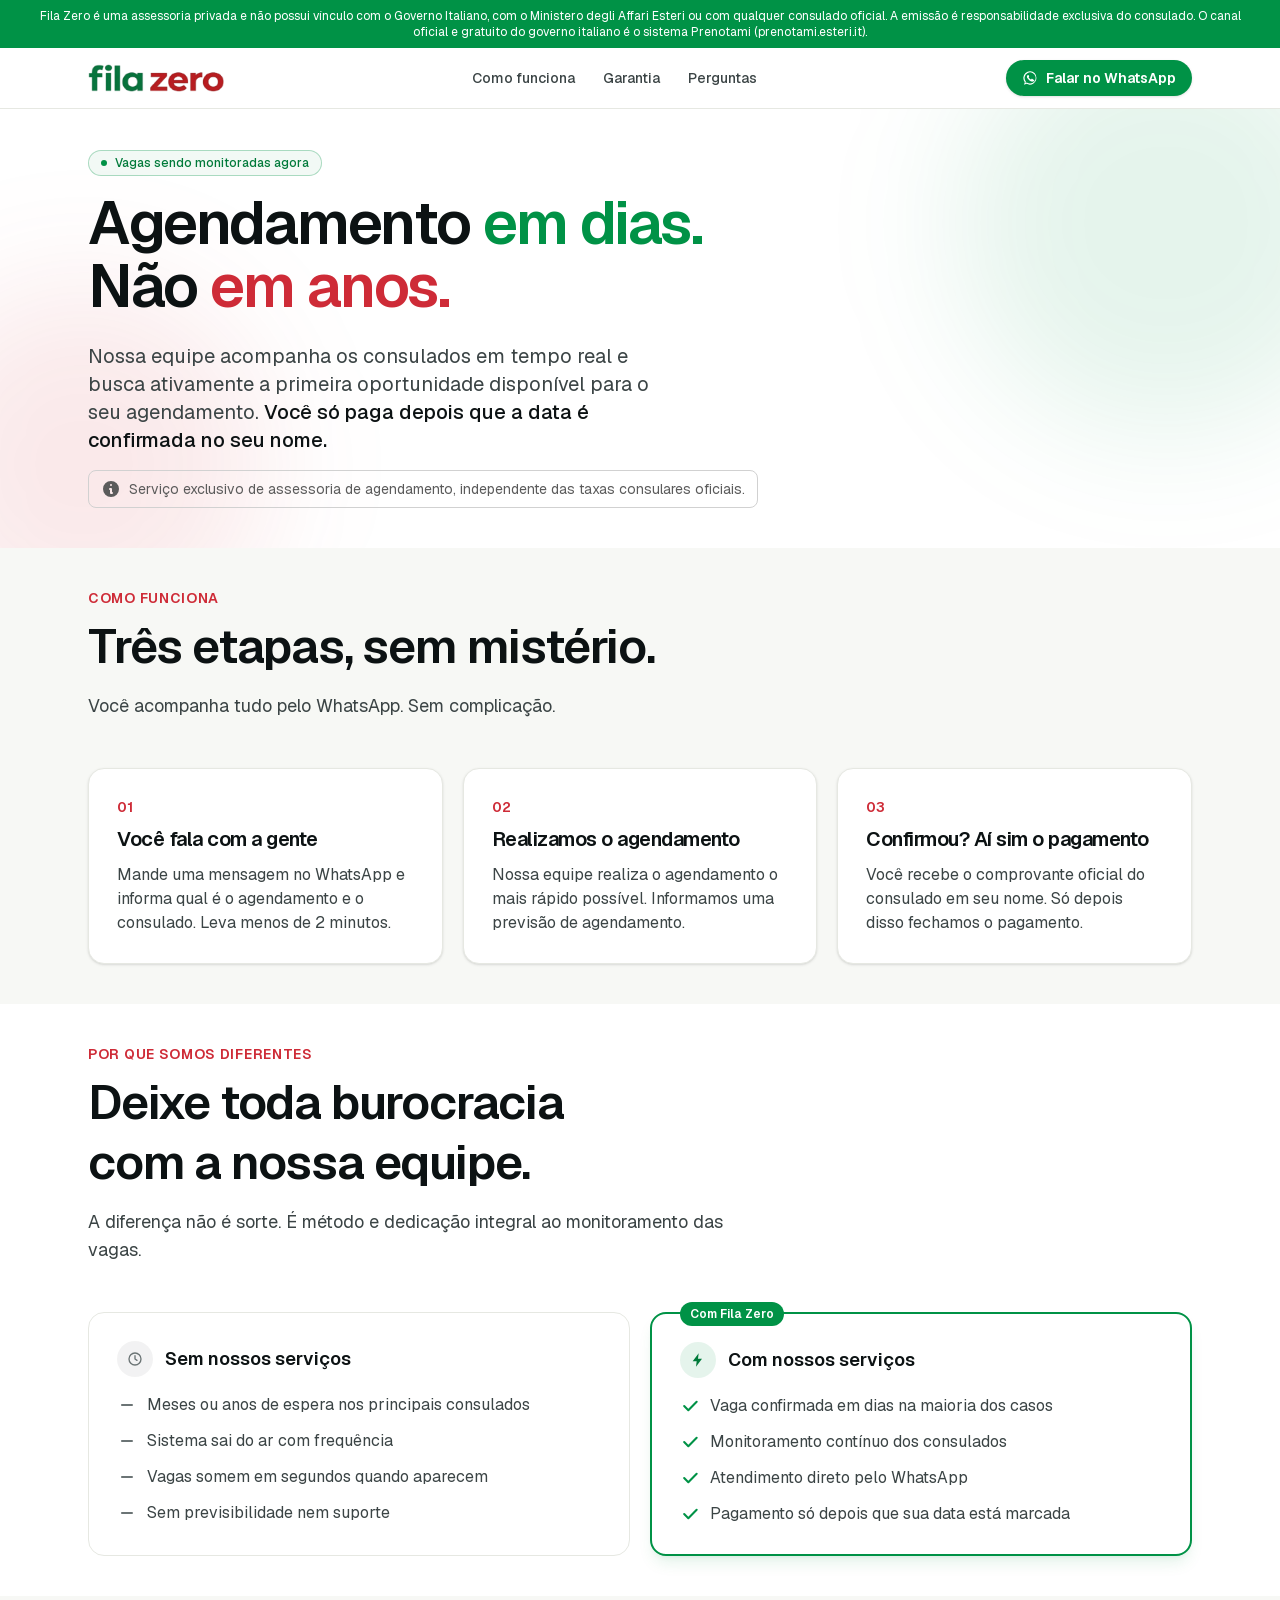
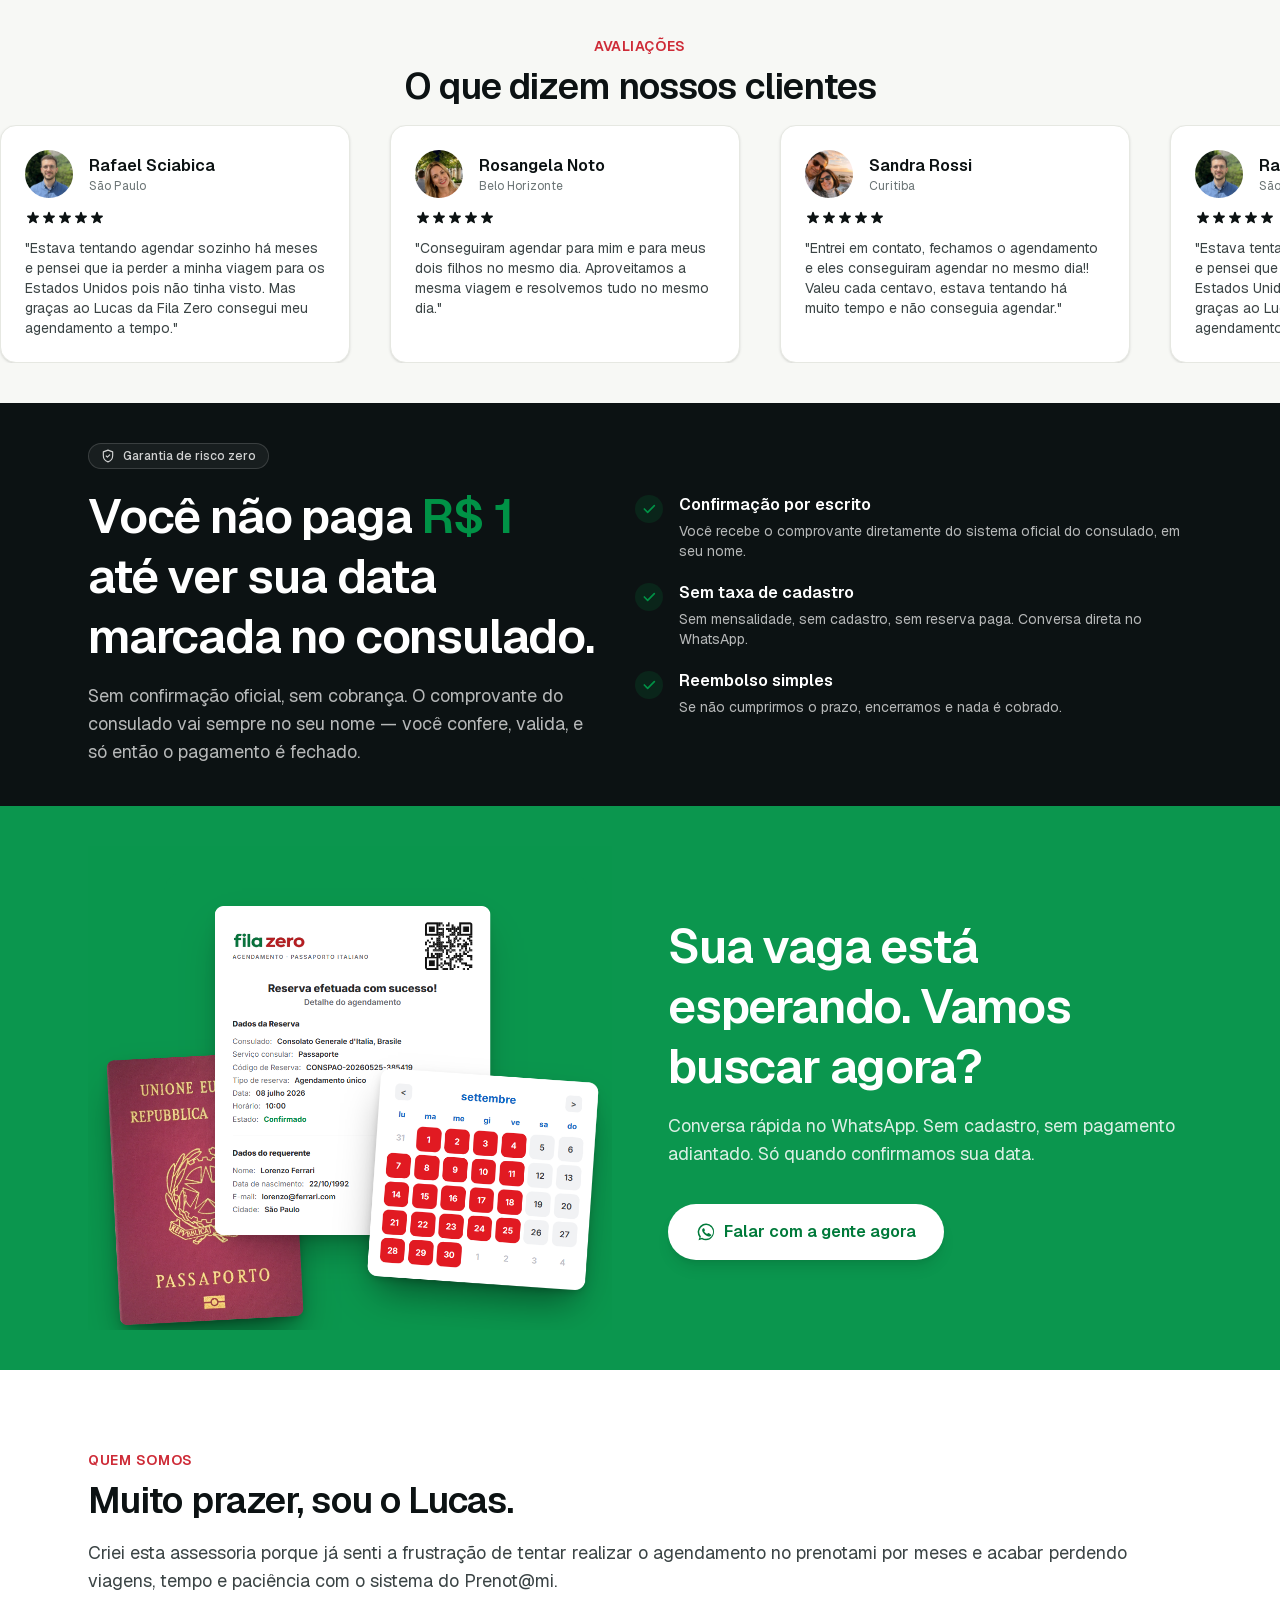
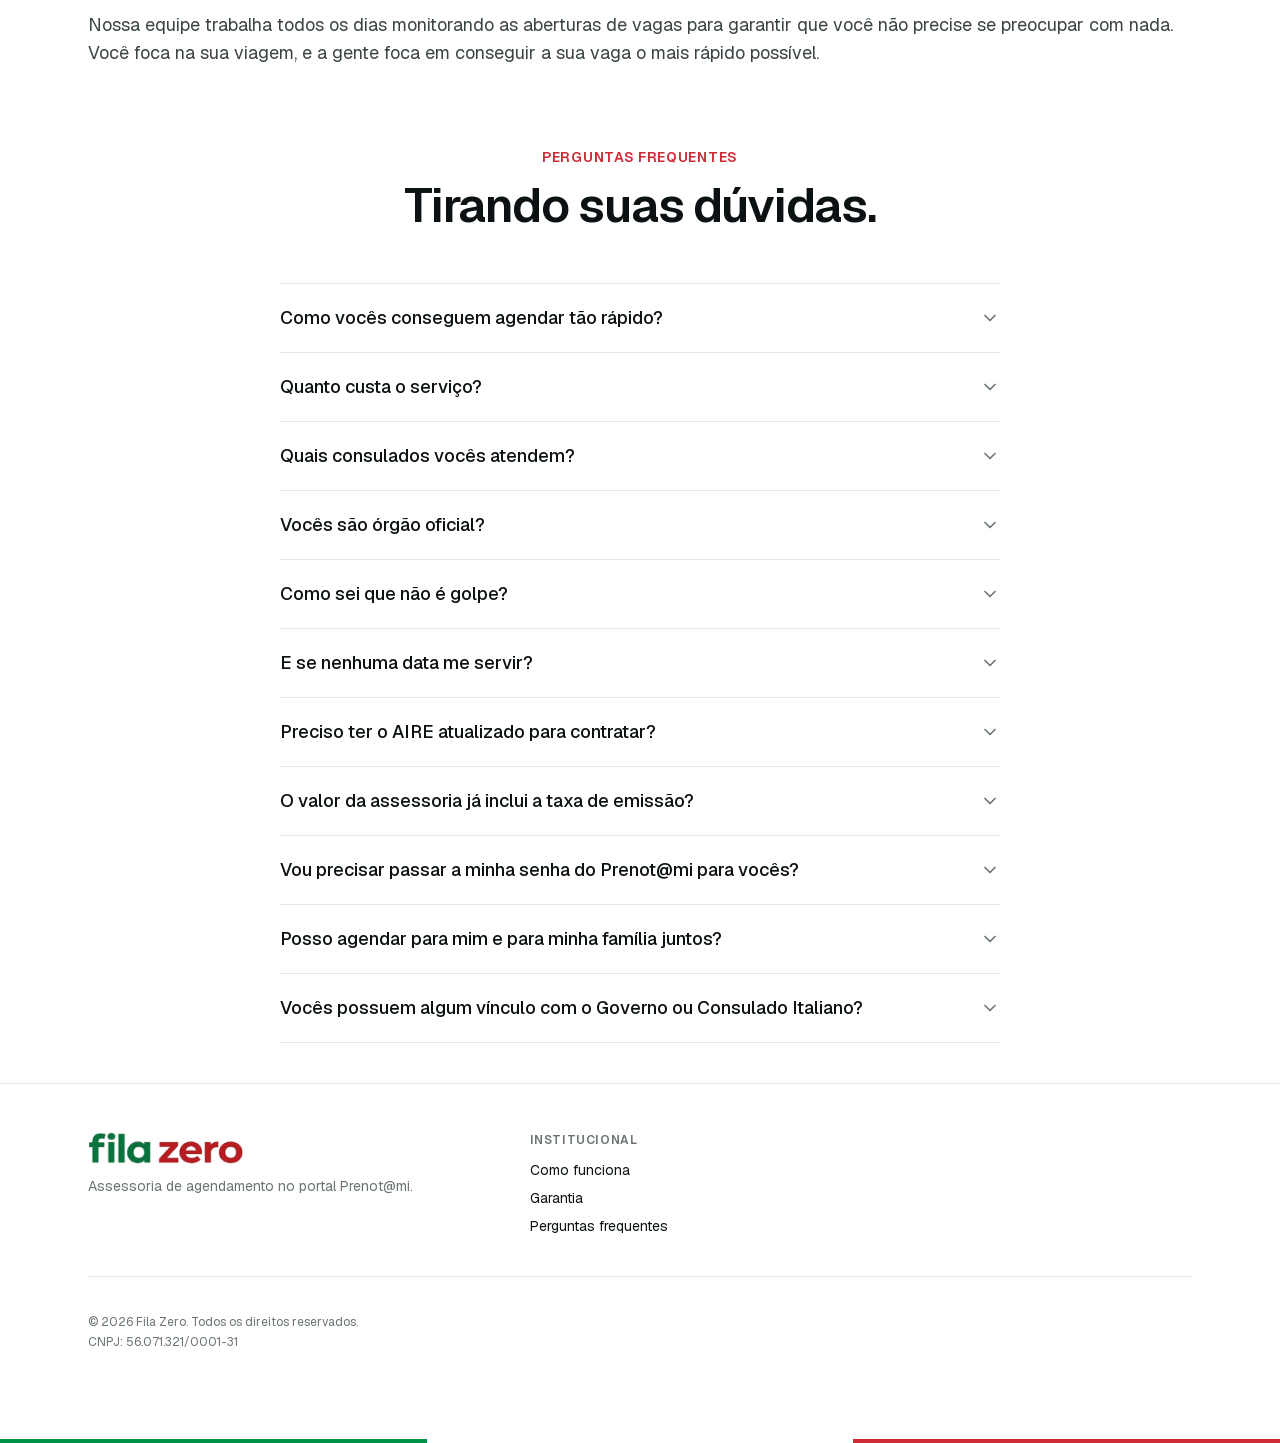
==== commit f3d1933e: "V2" ====
--- a/index.html
+++ b/index.html
@@ -7,7 +7,7 @@
 <!-- End Google Tag Manager --><meta charSet="utf-8"/><meta name="viewport" content="width=device-width, initial-scale=1"/><link rel="preload" href="./_next/static/media/caa3a2e1cccd8315-s.p.09~u27dqhyhd6.woff2?dpl=dpl_8vAocQpgLvkjMhRzxKDkdT3Xs3D9" as="font" crossorigin="" type="font/woff2"/><link rel="preload" as="image" imageSrcSet="./logo.png"/><link rel="stylesheet" href="./_next/static/chunks/082ft06nru_jw.css?dpl=dpl_8vAocQpgLvkjMhRzxKDkdT3Xs3D9" data-precedence="next"/><link rel="preload" as="script" fetchPriority="low" href="./_next/static/chunks/09hss-s-~066..js?dpl=dpl_8vAocQpgLvkjMhRzxKDkdT3Xs3D9"/><script src="./_next/static/chunks/0x1mobvioqs2v.js?dpl=dpl_8vAocQpgLvkjMhRzxKDkdT3Xs3D9" async=""></script><script src="./_next/static/chunks/12mz0_._155bq.js?dpl=dpl_8vAocQpgLvkjMhRzxKDkdT3Xs3D9" async=""></script><script src="./_next/static/chunks/0p9-9-pp4rsu3.js?dpl=dpl_8vAocQpgLvkjMhRzxKDkdT3Xs3D9" async=""></script><script src="./_next/static/chunks/turbopack-0dh~i7pyaa_v_.js?dpl=dpl_8vAocQpgLvkjMhRzxKDkdT3Xs3D9" async=""></script><script src="./_next/static/chunks/06k6o5~7u5tj3.js?dpl=dpl_8vAocQpgLvkjMhRzxKDkdT3Xs3D9" async=""></script><script src="./_next/static/chunks/14xdthwga5u9i.js?dpl=dpl_8vAocQpgLvkjMhRzxKDkdT3Xs3D9" async=""></script><script src="./_next/static/chunks/0ie_7c2w~5otv.js?dpl=dpl_8vAocQpgLvkjMhRzxKDkdT3Xs3D9" async=""></script><meta name="next-size-adjust" content=""/>
 
   <!-- ===================== SEO PRIMÁRIO ===================== -->
-  <title>Fila Zero — Agendamento de Passaporte Italiano</title>
+  <title>Fila Zero — Agendamento Prenotami</title>
   <meta name="description" content="Assessoria especializada em agendamento de passaporte italiano nos consulados do Brasil. Você só paga depois que sua data for confirmada. Atendemos SP, RJ, BH, Curitiba, Porto Alegre, Recife e Brasília."/>
   <meta name="keywords" content="agendamento passaporte italiano, passaporte italiano brasil, prenot@mi, assessoria passaporte italiano, consulado italiano, cidadania italiana passaporte, agendar passaporte italiano sp, agendar passaporte italiano rj, fila zero"/>
   <meta name="robots" content="index, follow"/>
@@ -92,7 +92,7 @@
         "name": "Vocês são órgão oficial?",
         "acceptedAnswer": {
           "@type": "Answer",
-          "text": "Não. Somos uma assessoria privada. A emissão do passaporte é feita exclusivamente pelo consulado. Nosso serviço é o agendamento da sua vaga — o atendimento presencial é direto com o órgão oficial."
+          "text": "Não. Somos uma assessoria privada. A emissão é feita exclusivamente pelo consulado. Nosso serviço é o agendamento da sua vaga — o atendimento presencial é direto com o órgão oficial."
         }
       },
       {
@@ -113,10 +113,10 @@
       },
       {
         "@type": "Question",
-        "name": "O valor da assessoria já inclui a taxa do passaporte?",
+        "name": "O valor da assessoria já inclui as taxas de emissão?",
         "acceptedAnswer": {
           "@type": "Answer",
-          "text": "Não. O nosso valor refere-se exclusivamente ao serviço de monitoramento e garantia do seu agendamento. A taxa de emissão do livreto do passaporte (cerca de 116 Euros) é uma taxa governamental paga diretamente ao Consulado no dia do atendimento."
+          "text": "Não. O nosso valor refere-se exclusivamente ao serviço de monitoramento e garantia do seu agendamento. A taxa de emissão oficial (cerca de 116 Euros) é uma taxa governamental paga diretamente ao Consulado no dia do atendimento."
         }
       },
       {
@@ -140,7 +140,7 @@
         "name": "Vocês possuem algum vínculo com o Governo ou Consulado Italiano?",
         "acceptedAnswer": {
           "@type": "Answer",
-          "text": "Fila Zero é uma assessoria privada e não possui vínculo com o Governo Italiano, com o Ministero degli Affari Esteri ou com qualquer consulado oficial. A emissão do passaporte é responsabilidade exclusiva do consulado. O canal oficial e gratuito do governo italiano é o sistema Prenotami (prenotami.esteri.it)."
+          "text": "Fila Zero é uma assessoria privada e não possui vínculo com o Governo Italiano, com o Ministero degli Affari Esteri ou com qualquer consulado oficial. A emissão é responsabilidade exclusiva do consulado. O canal oficial e gratuito do governo italiano é o sistema Prenotami (prenotami.esteri.it)."
         }
       }
     ]
@@ -150,4 +150,6 @@
   <link rel="icon" href="./favicon.ico" sizes="256x256" type="image/x-icon"/><script src="./_next/static/chunks/03~yq9q893hmn.js?dpl=dpl_8vAocQpgLvkjMhRzxKDkdT3Xs3D9" noModule=""></script></head><body class="min-h-full flex flex-col bg-paper text-ink"><!-- Google Tag Manager (noscript) -->
 <noscript><iframe src="https://www.googletagmanager.com/ns.html?id=GTM-5MRSP8LC"
 height="0" width="0" style="display:none;visibility:hidden"></iframe></noscript>
-<!-- End Google Tag Manager (noscript) --><div hidden=""><!--$--><!--/$--></div><header class="sticky top-0 z-30 border-b border-paper-line bg-paper/90 backdrop-blur"><div class="mx-auto flex max-w-6xl items-center justify-between px-4 py-3 sm:px-6"><a class="flex items-center" aria-label="Fila Zero" href="/"><img alt="Fila Zero" width="364" height="75" decoding="async" data-nimg="1" class="h-7 w-auto" style="color:transparent" srcSet="./logo.png" src="./logo.png"/></a><nav class="hidden items-center gap-7 text-sm font-medium text-ink-soft md:flex"><a href="#como-funciona" class="hover:text-ink">Como funciona</a><a href="#garantia" class="hover:text-ink">Garantia</a><a href="#faq" class="hover:text-ink">Perguntas</a></nav><a href="https://wa.me/5511959336300?text=Ol%C3%A1!%20Vi%20o%20site%20de%20voc%C3%AAs%20e%20quero%20agendar%20meu%20passaporte%20italiano." target="_blank" rel="noopener noreferrer" class="inline-flex items-center gap-2 rounded-full bg-italia-verde px-4 py-2 text-sm font-semibold text-white shadow-sm transition hover:bg-italia-verde-dark"><svg viewBox="0 0 24 24" class="h-4 w-4" fill="currentColor" aria-hidden="true"><path d="M19.1 4.9A10 10 0 0 0 4.2 18.2L3 22l3.9-1.2a10 10 0 0 0 14.7-8.8 10 10 0 0 0-2.5-7.1Zm-7.1 15.3a8.3 8.3 0 0 1-4.2-1.1l-.3-.2-2.3.7.7-2.2-.2-.3a8.3 8.3 0 1 1 6.3 3.1Zm4.5-6.2c-.2-.1-1.4-.7-1.6-.8-.2-.1-.4-.1-.5.1-.2.2-.6.8-.7.9-.1.1-.3.1-.5 0-.7-.3-1.4-.7-2-1.3-.5-.4-.8-1-1.2-1.6-.1-.2 0-.4.1-.5l.4-.4.2-.4c.1-.1 0-.3 0-.4l-.7-1.6c-.2-.4-.4-.4-.5-.4h-.5c-.2 0-.4 0-.7.3-.2.3-.9.9-.9 2.1 0 1.3 1 2.5 1.1 2.7.1.2 1.9 2.9 4.7 4 .7.3 1.2.5 1.6.6.7.2 1.3.2 1.8.1.5-.1 1.4-.6 1.6-1.1.2-.6.2-1 .1-1.1-.1-.1-.3-.2-.5-.3Z"></path></svg><span class="hidden sm:inline">Falar no WhatsApp</span><span class="sm:hidden">WhatsApp</span></a></div></header><main class="flex-1"><section class="relative overflow-hidden"><div class="pointer-events-none absolute -top-24 -right-24 h-[420px] w-[420px] rounded-full bg-italia-verde/10 blur-3xl" aria-hidden="true"></div><div class="pointer-events-none absolute -bottom-24 -left-24 h-[360px] w-[360px] rounded-full bg-italia-vermelho/10 blur-3xl" aria-hidden="true"></div><div class="relative mx-auto max-w-6xl px-4 pt-16 pb-20 sm:px-6 sm:pt-24 sm:pb-28"><div class="grid items-center gap-12 lg:grid-cols-[1.15fr_1fr]"><div><span class="inline-flex items-center gap-2 rounded-full border border-italia-verde/30 bg-italia-verde/5 px-3 py-1 text-xs font-medium text-italia-verde-dark"><span class="pulse-soft h-1.5 w-1.5 rounded-full bg-italia-verde"></span>Vagas sendo monitoradas agora</span><h1 class="mt-5 text-balance text-4xl font-semibold leading-[1.05] tracking-tight sm:text-5xl lg:text-6xl">Passaporte italiano agendado<!-- --> <span class="text-italia-verde">em dias.</span><br/>Não <span class="text-italia-vermelho">em anos.</span></h1><p class="mt-6 max-w-xl text-lg text-ink-soft sm:text-xl">Nossa equipe acompanha os consulados em tempo real e garante sua vaga na próxima janela disponível.<!-- --> <span class="font-medium text-ink">Você só paga depois que a data é confirmada no seu nome.</span></p></div><div class="relative"><div class="italia-stripe absolute -top-2 left-6 right-6 h-1 rounded-full opacity-70" aria-hidden="true"></div><div class="rounded-2xl border border-paper-line bg-white p-6 shadow-xl shadow-black/[0.04] sm:p-7"><div class="flex items-center justify-between border-b border-paper-line pb-4"><div><div class="text-xs uppercase tracking-wider text-ink-muted">Consulado de</div><div class="text-base font-semibold">São Paulo</div></div><span class="inline-flex items-center gap-1.5 rounded-full bg-italia-verde/10 px-2.5 py-1 text-xs font-medium text-italia-verde-dark"><span class="h-1.5 w-1.5 rounded-full bg-italia-verde"></span>Vaga liberada</span></div><dl class="mt-5 space-y-3.5 text-sm"><div class="flex items-center justify-between"><dt class="text-ink-muted">Serviço</dt><dd class="font-medium">Passaporte italiano</dd></div><div class="flex items-center justify-between"><dt class="text-ink-muted">Data confirmada</dt><dd class="font-semibold text-italia-verde-dark">Próxima semana</dd></div><div class="flex items-center justify-between"><dt class="text-ink-muted">Custo até agora</dt><dd class="font-semibold text-italia-verde-dark">R$ 0,00</dd></div></dl><div class="mt-5 rounded-lg bg-paper-tint p-3.5 text-xs text-ink-soft">O pagamento é solicitado apenas depois que você recebe o comprovante do consulado.</div></div><div class="pointer-events-none absolute -bottom-3 left-10 right-10 h-6 rounded-full bg-black/10 blur-2xl" aria-hidden="true"></div></div></div></div></section><section id="como-funciona" class="bg-paper-tint"><div class="mx-auto max-w-6xl px-4 py-20 sm:px-6 sm:py-24"><div class="max-w-2xl"><div class="text-sm font-semibold uppercase tracking-wider text-italia-vermelho">Como funciona</div><h2 class="mt-2 text-balance text-3xl font-semibold leading-tight tracking-tight sm:text-4xl lg:text-5xl">Três etapas, sem mistério.</h2><p class="mt-4 text-ink-soft sm:text-lg ">Você acompanha tudo pelo WhatsApp. Sem complicação.</p></div><ol class="mt-12 grid gap-5 md:grid-cols-3"><li class="relative rounded-2xl border border-paper-line bg-white p-7 shadow-sm"><div class="text-sm font-semibold text-italia-vermelho">01</div><h3 class="mt-2 text-xl font-semibold tracking-tight">Você fala com a gente</h3><p class="mt-2.5 text-ink-soft">Mande uma mensagem no WhatsApp e informa qual é o agendamento e o consulado. Leva menos de 2 minutos.</p></li><li class="relative rounded-2xl border border-paper-line bg-white p-7 shadow-sm"><div class="text-sm font-semibold text-italia-vermelho">02</div><h3 class="mt-2 text-xl font-semibold tracking-tight">Realizamos o agendamento</h3><p class="mt-2.5 text-ink-soft">Nossa equipe realiza o agendamento o mais rápido possível. Informamos uma previsão de agendamento.</p></li><li class="relative rounded-2xl border border-paper-line bg-white p-7 shadow-sm"><div class="text-sm font-semibold text-italia-vermelho">03</div><h3 class="mt-2 text-xl font-semibold tracking-tight">Confirmou? Aí sim o pagamento</h3><p class="mt-2.5 text-ink-soft">Você recebe o comprovante oficial do consulado em seu nome. Só depois disso fechamos o pagamento.</p></li></ol></div></section><section class="relative"><div class="mx-auto max-w-6xl px-4 py-20 sm:px-6 sm:py-24"><div class="max-w-2xl"><div class="text-sm font-semibold uppercase tracking-wider text-italia-vermelho">Por que somos diferentes</div><h2 class="mt-2 text-balance text-3xl font-semibold leading-tight tracking-tight sm:text-4xl lg:text-5xl">A fila comum leva anos. Nós levamos dias.</h2><p class="mt-4 text-ink-soft sm:text-lg ">A diferença não é sorte. É método e dedicação integral ao monitoramento das vagas.</p></div><div class="mt-12 grid gap-5 md:grid-cols-2"><div class="rounded-2xl border border-paper-line bg-white p-7"><div class="flex items-center gap-3"><span class="inline-flex h-9 w-9 items-center justify-center rounded-full bg-ink/5 text-ink-muted"><svg viewBox="0 0 24 24" class="h-4 w-4" fill="none" stroke="currentColor" stroke-width="2" stroke-linecap="round" stroke-linejoin="round" aria-hidden="true"><circle cx="12" cy="12" r="9"></circle><path d="M12 7v5l3 2"></path></svg></span><h3 class="text-lg font-semibold">Sem nossos serviços</h3></div><ul class="mt-5 space-y-3 text-ink-soft"><li class="flex items-start gap-2.5"><svg viewBox="0 0 24 24" class="mt-0.5 h-5 w-5 shrink-0 text-ink-muted" fill="none" stroke="currentColor" stroke-width="2.5" stroke-linecap="round" aria-hidden="true"><path d="M6 12h12"></path></svg><span>Meses ou anos de espera nos principais consulados</span></li><li class="flex items-start gap-2.5"><svg viewBox="0 0 24 24" class="mt-0.5 h-5 w-5 shrink-0 text-ink-muted" fill="none" stroke="currentColor" stroke-width="2.5" stroke-linecap="round" aria-hidden="true"><path d="M6 12h12"></path></svg><span>Sistema sai do ar com frequência</span></li><li class="flex items-start gap-2.5"><svg viewBox="0 0 24 24" class="mt-0.5 h-5 w-5 shrink-0 text-ink-muted" fill="none" stroke="currentColor" stroke-width="2.5" stroke-linecap="round" aria-hidden="true"><path d="M6 12h12"></path></svg><span>Vagas somem em segundos quando aparecem</span></li><li class="flex items-start gap-2.5"><svg viewBox="0 0 24 24" class="mt-0.5 h-5 w-5 shrink-0 text-ink-muted" fill="none" stroke="currentColor" stroke-width="2.5" stroke-linecap="round" aria-hidden="true"><path d="M6 12h12"></path></svg><span>Sem previsibilidade nem suporte</span></li></ul></div><div class="relative rounded-2xl border-2 border-italia-verde bg-white p-7 shadow-lg shadow-italia-verde/10"><span class="absolute -top-3 left-7 inline-flex items-center gap-1.5 rounded-full bg-italia-verde px-2.5 py-1 text-xs font-semibold text-white">Com <!-- -->Fila Zero</span><div class="flex items-center gap-3"><span class="inline-flex h-9 w-9 items-center justify-center rounded-full bg-italia-verde/10 text-italia-verde-dark"><svg viewBox="0 0 24 24" class="h-4 w-4" fill="currentColor" aria-hidden="true"><path d="M13 2 4 14h6l-1 8 9-12h-6l1-8Z"></path></svg></span><h3 class="text-lg font-semibold">Com nossos serviços</h3></div><ul class="mt-5 space-y-3 text-ink-soft"><li class="flex items-start gap-2.5"><svg viewBox="0 0 24 24" class="mt-0.5 h-5 w-5 shrink-0 text-italia-verde" fill="none" stroke="currentColor" stroke-width="2.5" stroke-linecap="round" stroke-linejoin="round" aria-hidden="true"><path d="M5 12l5 5L20 7"></path></svg><span>Vaga confirmada em dias na maioria dos casos</span></li><li class="flex items-start gap-2.5"><svg viewBox="0 0 24 24" class="mt-0.5 h-5 w-5 shrink-0 text-italia-verde" fill="none" stroke="currentColor" stroke-width="2.5" stroke-linecap="round" stroke-linejoin="round" aria-hidden="true"><path d="M5 12l5 5L20 7"></path></svg><span>Monitoramento contínuo dos consulados</span></li><li class="flex items-start gap-2.5"><svg viewBox="0 0 24 24" class="mt-0.5 h-5 w-5 shrink-0 text-italia-verde" fill="none" stroke="currentColor" stroke-width="2.5" stroke-linecap="round" stroke-linejoin="round" aria-hidden="true"><path d="M5 12l5 5L20 7"></path></svg><span>Atendimento direto pelo WhatsApp</span></li><li class="flex items-start gap-2.5"><svg viewBox="0 0 24 24" class="mt-0.5 h-5 w-5 shrink-0 text-italia-verde" fill="none" stroke="currentColor" stroke-width="2.5" stroke-linecap="round" stroke-linejoin="round" aria-hidden="true"><path d="M5 12l5 5L20 7"></path></svg><span>Pagamento só depois que sua data está marcada</span></li></ul></div></div></div></section><section id="depoimentos" class="overflow-hidden bg-paper-tint py-20 sm:py-24"><div class="mx-auto max-w-6xl px-4 sm:px-6 mb-12 text-center"><div class="text-sm font-semibold uppercase tracking-wider text-italia-vermelho">Avaliações</div><h2 class="mt-2 text-balance text-3xl font-semibold leading-tight tracking-tight sm:text-4xl pb-4">O que dizem nossos clientes</h2></div><style>@keyframes marquee { 0% { transform: translateX(0%); } 100% { transform: translateX(-100%); } } .animate-marquee { animation: marquee 30s linear infinite; } .group:hover .animate-marquee { animation-play-state: paused; }</style><div class="relative flex overflow-hidden group"><div class="flex animate-marquee min-w-max" style="gap: 2.5rem; padding-right: 2.5rem;"><div class="rounded-2xl border border-paper-line bg-white p-6 shadow-sm" style="width: 350px; flex-shrink: 0;"><div class="flex items-center gap-4"><img src="./Rafael-Sciabica.png" alt="Rafael Sciabica" class="h-12 w-12 rounded-full object-cover" style="width: 48px; height: 48px; border-radius: 50%; object-fit: cover;"><div><div class="font-semibold">Rafael Sciabica</div><div class="text-xs text-ink-muted">São Paulo</div></div></div><div class="mt-3 flex text-yellow-400"><svg class="h-4 w-4" style="width: 16px; height: 16px;" fill="currentColor" viewBox="0 0 20 20"><path d="M9.049 2.927c.3-.921 1.603-.921 1.902 0l1.07 3.292a1 1 0 00.95.69h3.462c.969 0 1.371 1.24.588 1.81l-2.8 2.034a1 1 0 00-.364 1.118l1.07 3.292c.3.921-.755 1.688-1.54 1.118l-2.8-2.034a1 1 0 00-1.175 0l-2.8 2.034c-.784.57-1.838-.197-1.539-1.118l1.07-3.292a1 1 0 00-.364-1.118L2.98 8.72c-.783-.57-.38-1.81.588-1.81h3.461a1 1 0 00.951-.69l1.07-3.292z"></path></svg><svg class="h-4 w-4" style="width: 16px; height: 16px;" fill="currentColor" viewBox="0 0 20 20"><path d="M9.049 2.927c.3-.921 1.603-.921 1.902 0l1.07 3.292a1 1 0 00.95.69h3.462c.969 0 1.371 1.24.588 1.81l-2.8 2.034a1 1 0 00-.364 1.118l1.07 3.292c.3.921-.755 1.688-1.54 1.118l-2.8-2.034a1 1 0 00-1.175 0l-2.8 2.034c-.784.57-1.838-.197-1.539-1.118l1.07-3.292a1 1 0 00-.364-1.118L2.98 8.72c-.783-.57-.38-1.81.588-1.81h3.461a1 1 0 00.951-.69l1.07-3.292z"></path></svg><svg class="h-4 w-4" style="width: 16px; height: 16px;" fill="currentColor" viewBox="0 0 20 20"><path d="M9.049 2.927c.3-.921 1.603-.921 1.902 0l1.07 3.292a1 1 0 00.95.69h3.462c.969 0 1.371 1.24.588 1.81l-2.8 2.034a1 1 0 00-.364 1.118l1.07 3.292c.3.921-.755 1.688-1.54 1.118l-2.8-2.034a1 1 0 00-1.175 0l-2.8 2.034c-.784.57-1.838-.197-1.539-1.118l1.07-3.292a1 1 0 00-.364-1.118L2.98 8.72c-.783-.57-.38-1.81.588-1.81h3.461a1 1 0 00.951-.69l1.07-3.292z"></path></svg><svg class="h-4 w-4" style="width: 16px; height: 16px;" fill="currentColor" viewBox="0 0 20 20"><path d="M9.049 2.927c.3-.921 1.603-.921 1.902 0l1.07 3.292a1 1 0 00.95.69h3.462c.969 0 1.371 1.24.588 1.81l-2.8 2.034a1 1 0 00-.364 1.118l1.07 3.292c.3.921-.755 1.688-1.54 1.118l-2.8-2.034a1 1 0 00-1.175 0l-2.8 2.034c-.784.57-1.838-.197-1.539-1.118l1.07-3.292a1 1 0 00-.364-1.118L2.98 8.72c-.783-.57-.38-1.81.588-1.81h3.461a1 1 0 00.951-.69l1.07-3.292z"></path></svg><svg class="h-4 w-4" style="width: 16px; height: 16px;" fill="currentColor" viewBox="0 0 20 20"><path d="M9.049 2.927c.3-.921 1.603-.921 1.902 0l1.07 3.292a1 1 0 00.95.69h3.462c.969 0 1.371 1.24.588 1.81l-2.8 2.034a1 1 0 00-.364 1.118l1.07 3.292c.3.921-.755 1.688-1.54 1.118l-2.8-2.034a1 1 0 00-1.175 0l-2.8 2.034c-.784.57-1.838-.197-1.539-1.118l1.07-3.292a1 1 0 00-.364-1.118L2.98 8.72c-.783-.57-.38-1.81.588-1.81h3.461a1 1 0 00.951-.69l1.07-3.292z"></path></svg></div><p class="mt-3 text-sm text-ink-soft">"Estava tentando agendar sozinho há meses e pensei que ia perder a minha viagem para os Estados Unidos pois não tinha visto. Mas graças ao Lucas da Fila Zero consegui meu passaporte italiano a tempo."</p></div><div class="rounded-2xl border border-paper-line bg-white p-6 shadow-sm" style="width: 350px; flex-shrink: 0;"><div class="flex items-center gap-4"><img src="./Rosangela-Noto.png" alt="Rosangela Noto" class="h-12 w-12 rounded-full object-cover" style="width: 48px; height: 48px; border-radius: 50%; object-fit: cover;"><div><div class="font-semibold">Rosangela Noto</div><div class="text-xs text-ink-muted">Belo Horizonte</div></div></div><div class="mt-3 flex text-yellow-400"><svg class="h-4 w-4" style="width: 16px; height: 16px;" fill="currentColor" viewBox="0 0 20 20"><path d="M9.049 2.927c.3-.921 1.603-.921 1.902 0l1.07 3.292a1 1 0 00.95.69h3.462c.969 0 1.371 1.24.588 1.81l-2.8 2.034a1 1 0 00-.364 1.118l1.07 3.292c.3.921-.755 1.688-1.54 1.118l-2.8-2.034a1 1 0 00-1.175 0l-2.8 2.034c-.784.57-1.838-.197-1.539-1.118l1.07-3.292a1 1 0 00-.364-1.118L2.98 8.72c-.783-.57-.38-1.81.588-1.81h3.461a1 1 0 00.951-.69l1.07-3.292z"></path></svg><svg class="h-4 w-4" style="width: 16px; height: 16px;" fill="currentColor" viewBox="0 0 20 20"><path d="M9.049 2.927c.3-.921 1.603-.921 1.902 0l1.07 3.292a1 1 0 00.95.69h3.462c.969 0 1.371 1.24.588 1.81l-2.8 2.034a1 1 0 00-.364 1.118l1.07 3.292c.3.921-.755 1.688-1.54 1.118l-2.8-2.034a1 1 0 00-1.175 0l-2.8 2.034c-.784.57-1.838-.197-1.539-1.118l1.07-3.292a1 1 0 00-.364-1.118L2.98 8.72c-.783-.57-.38-1.81.588-1.81h3.461a1 1 0 00.951-.69l1.07-3.292z"></path></svg><svg class="h-4 w-4" style="width: 16px; height: 16px;" fill="currentColor" viewBox="0 0 20 20"><path d="M9.049 2.927c.3-.921 1.603-.921 1.902 0l1.07 3.292a1 1 0 00.95.69h3.462c.969 0 1.371 1.24.588 1.81l-2.8 2.034a1 1 0 00-.364 1.118l1.07 3.292c.3.921-.755 1.688-1.54 1.118l-2.8-2.034a1 1 0 00-1.175 0l-2.8 2.034c-.784.57-1.838-.197-1.539-1.118l1.07-3.292a1 1 0 00-.364-1.118L2.98 8.72c-.783-.57-.38-1.81.588-1.81h3.461a1 1 0 00.951-.69l1.07-3.292z"></path></svg><svg class="h-4 w-4" style="width: 16px; height: 16px;" fill="currentColor" viewBox="0 0 20 20"><path d="M9.049 2.927c.3-.921 1.603-.921 1.902 0l1.07 3.292a1 1 0 00.95.69h3.462c.969 0 1.371 1.24.588 1.81l-2.8 2.034a1 1 0 00-.364 1.118l1.07 3.292c.3.921-.755 1.688-1.54 1.118l-2.8-2.034a1 1 0 00-1.175 0l-2.8 2.034c-.784.57-1.838-.197-1.539-1.118l1.07-3.292a1 1 0 00-.364-1.118L2.98 8.72c-.783-.57-.38-1.81.588-1.81h3.461a1 1 0 00.951-.69l1.07-3.292z"></path></svg><svg class="h-4 w-4" style="width: 16px; height: 16px;" fill="currentColor" viewBox="0 0 20 20"><path d="M9.049 2.927c.3-.921 1.603-.921 1.902 0l1.07 3.292a1 1 0 00.95.69h3.462c.969 0 1.371 1.24.588 1.81l-2.8 2.034a1 1 0 00-.364 1.118l1.07 3.292c.3.921-.755 1.688-1.54 1.118l-2.8-2.034a1 1 0 00-1.175 0l-2.8 2.034c-.784.57-1.838-.197-1.539-1.118l1.07-3.292a1 1 0 00-.364-1.118L2.98 8.72c-.783-.57-.38-1.81.588-1.81h3.461a1 1 0 00.951-.69l1.07-3.292z"></path></svg></div><p class="mt-3 text-sm text-ink-soft">"Conseguiram agendar para mim e para meus dois filhos no mesmo dia. Aproveitamos a mesma viagem e resolvemos tudo no mesmo dia."</p></div><div class="rounded-2xl border border-paper-line bg-white p-6 shadow-sm" style="width: 350px; flex-shrink: 0;"><div class="flex items-center gap-4"><img src="./Sandra-Rossi.png" alt="Sandra Rossi" class="h-12 w-12 rounded-full object-cover" style="width: 48px; height: 48px; border-radius: 50%; object-fit: cover;"><div><div class="font-semibold">Sandra Rossi</div><div class="text-xs text-ink-muted">Curitiba</div></div></div><div class="mt-3 flex text-yellow-400"><svg class="h-4 w-4" style="width: 16px; height: 16px;" fill="currentColor" viewBox="0 0 20 20"><path d="M9.049 2.927c.3-.921 1.603-.921 1.902 0l1.07 3.292a1 1 0 00.95.69h3.462c.969 0 1.371 1.24.588 1.81l-2.8 2.034a1 1 0 00-.364 1.118l1.07 3.292c.3.921-.755 1.688-1.54 1.118l-2.8-2.034a1 1 0 00-1.175 0l-2.8 2.034c-.784.57-1.838-.197-1.539-1.118l1.07-3.292a1 1 0 00-.364-1.118L2.98 8.72c-.783-.57-.38-1.81.588-1.81h3.461a1 1 0 00.951-.69l1.07-3.292z"></path></svg><svg class="h-4 w-4" style="width: 16px; height: 16px;" fill="currentColor" viewBox="0 0 20 20"><path d="M9.049 2.927c.3-.921 1.603-.921 1.902 0l1.07 3.292a1 1 0 00.95.69h3.462c.969 0 1.371 1.24.588 1.81l-2.8 2.034a1 1 0 00-.364 1.118l1.07 3.292c.3.921-.755 1.688-1.54 1.118l-2.8-2.034a1 1 0 00-1.175 0l-2.8 2.034c-.784.57-1.838-.197-1.539-1.118l1.07-3.292a1 1 0 00-.364-1.118L2.98 8.72c-.783-.57-.38-1.81.588-1.81h3.461a1 1 0 00.951-.69l1.07-3.292z"></path></svg><svg class="h-4 w-4" style="width: 16px; height: 16px;" fill="currentColor" viewBox="0 0 20 20"><path d="M9.049 2.927c.3-.921 1.603-.921 1.902 0l1.07 3.292a1 1 0 00.95.69h3.462c.969 0 1.371 1.24.588 1.81l-2.8 2.034a1 1 0 00-.364 1.118l1.07 3.292c.3.921-.755 1.688-1.54 1.118l-2.8-2.034a1 1 0 00-1.175 0l-2.8 2.034c-.784.57-1.838-.197-1.539-1.118l1.07-3.292a1 1 0 00-.364-1.118L2.98 8.72c-.783-.57-.38-1.81.588-1.81h3.461a1 1 0 00.951-.69l1.07-3.292z"></path></svg><svg class="h-4 w-4" style="width: 16px; height: 16px;" fill="currentColor" viewBox="0 0 20 20"><path d="M9.049 2.927c.3-.921 1.603-.921 1.902 0l1.07 3.292a1 1 0 00.95.69h3.462c.969 0 1.371 1.24.588 1.81l-2.8 2.034a1 1 0 00-.364 1.118l1.07 3.292c.3.921-.755 1.688-1.54 1.118l-2.8-2.034a1 1 0 00-1.175 0l-2.8 2.034c-.784.57-1.838-.197-1.539-1.118l1.07-3.292a1 1 0 00-.364-1.118L2.98 8.72c-.783-.57-.38-1.81.588-1.81h3.461a1 1 0 00.951-.69l1.07-3.292z"></path></svg><svg class="h-4 w-4" style="width: 16px; height: 16px;" fill="currentColor" viewBox="0 0 20 20"><path d="M9.049 2.927c.3-.921 1.603-.921 1.902 0l1.07 3.292a1 1 0 00.95.69h3.462c.969 0 1.371 1.24.588 1.81l-2.8 2.034a1 1 0 00-.364 1.118l1.07 3.292c.3.921-.755 1.688-1.54 1.118l-2.8-2.034a1 1 0 00-1.175 0l-2.8 2.034c-.784.57-1.838-.197-1.539-1.118l1.07-3.292a1 1 0 00-.364-1.118L2.98 8.72c-.783-.57-.38-1.81.588-1.81h3.461a1 1 0 00.951-.69l1.07-3.292z"></path></svg></div><p class="mt-3 text-sm text-ink-soft">"Entrei em contato, fechamos o agendamento e eles conseguiram agendar no mesmo dia!! Valeu cada centavo, estava tentando há muito tempo e não conseguia agendar."</p></div></div><div class="flex animate-marquee min-w-max" style="gap: 2.5rem; padding-right: 2.5rem;" aria-hidden="true"><div class="rounded-2xl border border-paper-line bg-white p-6 shadow-sm" style="width: 350px; flex-shrink: 0;"><div class="flex items-center gap-4"><img src="./Rafael-Sciabica.png" alt="Rafael Sciabica" class="h-12 w-12 rounded-full object-cover" style="width: 48px; height: 48px; border-radius: 50%; object-fit: cover;"><div><div class="font-semibold">Rafael Sciabica</div><div class="text-xs text-ink-muted">São Paulo</div></div></div><div class="mt-3 flex text-yellow-400"><svg class="h-4 w-4" style="width: 16px; height: 16px;" fill="currentColor" viewBox="0 0 20 20"><path d="M9.049 2.927c.3-.921 1.603-.921 1.902 0l1.07 3.292a1 1 0 00.95.69h3.462c.969 0 1.371 1.24.588 1.81l-2.8 2.034a1 1 0 00-.364 1.118l1.07 3.292c.3.921-.755 1.688-1.54 1.118l-2.8-2.034a1 1 0 00-1.175 0l-2.8 2.034c-.784.57-1.838-.197-1.539-1.118l1.07-3.292a1 1 0 00-.364-1.118L2.98 8.72c-.783-.57-.38-1.81.588-1.81h3.461a1 1 0 00.951-.69l1.07-3.292z"></path></svg><svg class="h-4 w-4" style="width: 16px; height: 16px;" fill="currentColor" viewBox="0 0 20 20"><path d="M9.049 2.927c.3-.921 1.603-.921 1.902 0l1.07 3.292a1 1 0 00.95.69h3.462c.969 0 1.371 1.24.588 1.81l-2.8 2.034a1 1 0 00-.364 1.118l1.07 3.292c.3.921-.755 1.688-1.54 1.118l-2.8-2.034a1 1 0 00-1.175 0l-2.8 2.034c-.784.57-1.838-.197-1.539-1.118l1.07-3.292a1 1 0 00-.364-1.118L2.98 8.72c-.783-.57-.38-1.81.588-1.81h3.461a1 1 0 00.951-.69l1.07-3.292z"></path></svg><svg class="h-4 w-4" style="width: 16px; height: 16px;" fill="currentColor" viewBox="0 0 20 20"><path d="M9.049 2.927c.3-.921 1.603-.921 1.902 0l1.07 3.292a1 1 0 00.95.69h3.462c.969 0 1.371 1.24.588 1.81l-2.8 2.034a1 1 0 00-.364 1.118l1.07 3.292c.3.921-.755 1.688-1.54 1.118l-2.8-2.034a1 1 0 00-1.175 0l-2.8 2.034c-.784.57-1.838-.197-1.539-1.118l1.07-3.292a1 1 0 00-.364-1.118L2.98 8.72c-.783-.57-.38-1.81.588-1.81h3.461a1 1 0 00.951-.69l1.07-3.292z"></path></svg><svg class="h-4 w-4" style="width: 16px; height: 16px;" fill="currentColor" viewBox="0 0 20 20"><path d="M9.049 2.927c.3-.921 1.603-.921 1.902 0l1.07 3.292a1 1 0 00.95.69h3.462c.969 0 1.371 1.24.588 1.81l-2.8 2.034a1 1 0 00-.364 1.118l1.07 3.292c.3.921-.755 1.688-1.54 1.118l-2.8-2.034a1 1 0 00-1.175 0l-2.8 2.034c-.784.57-1.838-.197-1.539-1.118l1.07-3.292a1 1 0 00-.364-1.118L2.98 8.72c-.783-.57-.38-1.81.588-1.81h3.461a1 1 0 00.951-.69l1.07-3.292z"></path></svg><svg class="h-4 w-4" style="width: 16px; height: 16px;" fill="currentColor" viewBox="0 0 20 20"><path d="M9.049 2.927c.3-.921 1.603-.921 1.902 0l1.07 3.292a1 1 0 00.95.69h3.462c.969 0 1.371 1.24.588 1.81l-2.8 2.034a1 1 0 00-.364 1.118l1.07 3.292c.3.921-.755 1.688-1.54 1.118l-2.8-2.034a1 1 0 00-1.175 0l-2.8 2.034c-.784.57-1.838-.197-1.539-1.118l1.07-3.292a1 1 0 00-.364-1.118L2.98 8.72c-.783-.57-.38-1.81.588-1.81h3.461a1 1 0 00.951-.69l1.07-3.292z"></path></svg></div><p class="mt-3 text-sm text-ink-soft">"Estava tentando agendar sozinho há meses e pensei que ia perder a minha viagem para os Estados Unidos pois não tinha visto. Mas graças ao Lucas da Fila Zero consegui meu passaporte italiano a tempo."</p></div><div class="rounded-2xl border border-paper-line bg-white p-6 shadow-sm" style="width: 350px; flex-shrink: 0;"><div class="flex items-center gap-4"><img src="./Rosangela-Noto.png" alt="Rosangela Noto" class="h-12 w-12 rounded-full object-cover" style="width: 48px; height: 48px; border-radius: 50%; object-fit: cover;"><div><div class="font-semibold">Rosangela Noto</div><div class="text-xs text-ink-muted">Belo Horizonte</div></div></div><div class="mt-3 flex text-yellow-400"><svg class="h-4 w-4" style="width: 16px; height: 16px;" fill="currentColor" viewBox="0 0 20 20"><path d="M9.049 2.927c.3-.921 1.603-.921 1.902 0l1.07 3.292a1 1 0 00.95.69h3.462c.969 0 1.371 1.24.588 1.81l-2.8 2.034a1 1 0 00-.364 1.118l1.07 3.292c.3.921-.755 1.688-1.54 1.118l-2.8-2.034a1 1 0 00-1.175 0l-2.8 2.034c-.784.57-1.838-.197-1.539-1.118l1.07-3.292a1 1 0 00-.364-1.118L2.98 8.72c-.783-.57-.38-1.81.588-1.81h3.461a1 1 0 00.951-.69l1.07-3.292z"></path></svg><svg class="h-4 w-4" style="width: 16px; height: 16px;" fill="currentColor" viewBox="0 0 20 20"><path d="M9.049 2.927c.3-.921 1.603-.921 1.902 0l1.07 3.292a1 1 0 00.95.69h3.462c.969 0 1.371 1.24.588 1.81l-2.8 2.034a1 1 0 00-.364 1.118l1.07 3.292c.3.921-.755 1.688-1.54 1.118l-2.8-2.034a1 1 0 00-1.175 0l-2.8 2.034c-.784.57-1.838-.197-1.539-1.118l1.07-3.292a1 1 0 00-.364-1.118L2.98 8.72c-.783-.57-.38-1.81.588-1.81h3.461a1 1 0 00.951-.69l1.07-3.292z"></path></svg><svg class="h-4 w-4" style="width: 16px; height: 16px;" fill="currentColor" viewBox="0 0 20 20"><path d="M9.049 2.927c.3-.921 1.603-.921 1.902 0l1.07 3.292a1 1 0 00.95.69h3.462c.969 0 1.371 1.24.588 1.81l-2.8 2.034a1 1 0 00-.364 1.118l1.07 3.292c.3.921-.755 1.688-1.54 1.118l-2.8-2.034a1 1 0 00-1.175 0l-2.8 2.034c-.784.57-1.838-.197-1.539-1.118l1.07-3.292a1 1 0 00-.364-1.118L2.98 8.72c-.783-.57-.38-1.81.588-1.81h3.461a1 1 0 00.951-.69l1.07-3.292z"></path></svg><svg class="h-4 w-4" style="width: 16px; height: 16px;" fill="currentColor" viewBox="0 0 20 20"><path d="M9.049 2.927c.3-.921 1.603-.921 1.902 0l1.07 3.292a1 1 0 00.95.69h3.462c.969 0 1.371 1.24.588 1.81l-2.8 2.034a1 1 0 00-.364 1.118l1.07 3.292c.3.921-.755 1.688-1.54 1.118l-2.8-2.034a1 1 0 00-1.175 0l-2.8 2.034c-.784.57-1.838-.197-1.539-1.118l1.07-3.292a1 1 0 00-.364-1.118L2.98 8.72c-.783-.57-.38-1.81.588-1.81h3.461a1 1 0 00.951-.69l1.07-3.292z"></path></svg><svg class="h-4 w-4" style="width: 16px; height: 16px;" fill="currentColor" viewBox="0 0 20 20"><path d="M9.049 2.927c.3-.921 1.603-.921 1.902 0l1.07 3.292a1 1 0 00.95.69h3.462c.969 0 1.371 1.24.588 1.81l-2.8 2.034a1 1 0 00-.364 1.118l1.07 3.292c.3.921-.755 1.688-1.54 1.118l-2.8-2.034a1 1 0 00-1.175 0l-2.8 2.034c-.784.57-1.838-.197-1.539-1.118l1.07-3.292a1 1 0 00-.364-1.118L2.98 8.72c-.783-.57-.38-1.81.588-1.81h3.461a1 1 0 00.951-.69l1.07-3.292z"></path></svg></div><p class="mt-3 text-sm text-ink-soft">"Conseguiram agendar para mim e para meus dois filhos no mesmo dia. Aproveitamos a mesma viagem e resolvemos tudo no mesmo dia."</p></div><div class="rounded-2xl border border-paper-line bg-white p-6 shadow-sm" style="width: 350px; flex-shrink: 0;"><div class="flex items-center gap-4"><img src="./Sandra-Rossi.png" alt="Sandra Rossi" class="h-12 w-12 rounded-full object-cover" style="width: 48px; height: 48px; border-radius: 50%; object-fit: cover;"><div><div class="font-semibold">Sandra Rossi</div><div class="text-xs text-ink-muted">Curitiba</div></div></div><div class="mt-3 flex text-yellow-400"><svg class="h-4 w-4" style="width: 16px; height: 16px;" fill="currentColor" viewBox="0 0 20 20"><path d="M9.049 2.927c.3-.921 1.603-.921 1.902 0l1.07 3.292a1 1 0 00.95.69h3.462c.969 0 1.371 1.24.588 1.81l-2.8 2.034a1 1 0 00-.364 1.118l1.07 3.292c.3.921-.755 1.688-1.54 1.118l-2.8-2.034a1 1 0 00-1.175 0l-2.8 2.034c-.784.57-1.838-.197-1.539-1.118l1.07-3.292a1 1 0 00-.364-1.118L2.98 8.72c-.783-.57-.38-1.81.588-1.81h3.461a1 1 0 00.951-.69l1.07-3.292z"></path></svg><svg class="h-4 w-4" style="width: 16px; height: 16px;" fill="currentColor" viewBox="0 0 20 20"><path d="M9.049 2.927c.3-.921 1.603-.921 1.902 0l1.07 3.292a1 1 0 00.95.69h3.462c.969 0 1.371 1.24.588 1.81l-2.8 2.034a1 1 0 00-.364 1.118l1.07 3.292c.3.921-.755 1.688-1.54 1.118l-2.8-2.034a1 1 0 00-1.175 0l-2.8 2.034c-.784.57-1.838-.197-1.539-1.118l1.07-3.292a1 1 0 00-.364-1.118L2.98 8.72c-.783-.57-.38-1.81.588-1.81h3.461a1 1 0 00.951-.69l1.07-3.292z"></path></svg><svg class="h-4 w-4" style="width: 16px; height: 16px;" fill="currentColor" viewBox="0 0 20 20"><path d="M9.049 2.927c.3-.921 1.603-.921 1.902 0l1.07 3.292a1 1 0 00.95.69h3.462c.969 0 1.371 1.24.588 1.81l-2.8 2.034a1 1 0 00-.364 1.118l1.07 3.292c.3.921-.755 1.688-1.54 1.118l-2.8-2.034a1 1 0 00-1.175 0l-2.8 2.034c-.784.57-1.838-.197-1.539-1.118l1.07-3.292a1 1 0 00-.364-1.118L2.98 8.72c-.783-.57-.38-1.81.588-1.81h3.461a1 1 0 00.951-.69l1.07-3.292z"></path></svg><svg class="h-4 w-4" style="width: 16px; height: 16px;" fill="currentColor" viewBox="0 0 20 20"><path d="M9.049 2.927c.3-.921 1.603-.921 1.902 0l1.07 3.292a1 1 0 00.95.69h3.462c.969 0 1.371 1.24.588 1.81l-2.8 2.034a1 1 0 00-.364 1.118l1.07 3.292c.3.921-.755 1.688-1.54 1.118l-2.8-2.034a1 1 0 00-1.175 0l-2.8 2.034c-.784.57-1.838-.197-1.539-1.118l1.07-3.292a1 1 0 00-.364-1.118L2.98 8.72c-.783-.57-.38-1.81.588-1.81h3.461a1 1 0 00.951-.69l1.07-3.292z"></path></svg><svg class="h-4 w-4" style="width: 16px; height: 16px;" fill="currentColor" viewBox="0 0 20 20"><path d="M9.049 2.927c.3-.921 1.603-.921 1.902 0l1.07 3.292a1 1 0 00.95.69h3.462c.969 0 1.371 1.24.588 1.81l-2.8 2.034a1 1 0 00-.364 1.118l1.07 3.292c.3.921-.755 1.688-1.54 1.118l-2.8-2.034a1 1 0 00-1.175 0l-2.8 2.034c-.784.57-1.838-.197-1.539-1.118l1.07-3.292a1 1 0 00-.364-1.118L2.98 8.72c-.783-.57-.38-1.81.588-1.81h3.461a1 1 0 00.951-.69l1.07-3.292z"></path></svg></div><p class="mt-3 text-sm text-ink-soft">"Entrei em contato, fechamos o agendamento e eles conseguiram agendar no mesmo dia!! Valeu cada centavo, estava tentando há muito tempo e não conseguia agendar."</p></div></div></div></section><section id="garantia" class="bg-ink text-paper"><div class="mx-auto max-w-6xl px-4 py-20 sm:px-6 sm:py-24"><div class="grid items-center gap-10 lg:grid-cols-[1fr_1.1fr]"><div><span class="inline-flex items-center gap-2 rounded-full border border-white/15 bg-white/5 px-3 py-1 text-xs font-medium text-white/80"><svg viewBox="0 0 24 24" class="h-3.5 w-3.5" fill="none" stroke="currentColor" stroke-width="2" stroke-linecap="round" stroke-linejoin="round" aria-hidden="true"><path d="M12 2 4 5v6c0 5 3.4 9.4 8 11 4.6-1.6 8-6 8-11V5l-8-3Z"></path><path d="m9 12 2 2 4-4"></path></svg>Garantia de risco zero</span><h2 class="mt-5 text-balance text-3xl font-semibold leading-tight tracking-tight sm:text-4xl lg:text-5xl">Você não paga<!-- --> <span class="whitespace-nowrap text-italia-verde">R$ 1</span> <!-- -->até ver sua data marcada no consulado.</h2><p class="mt-5 max-w-xl text-white/70 sm:text-lg">Sem confirmação oficial, sem cobrança. O comprovante do consulado vai sempre no seu nome — você confere, valida, e só então o pagamento é fechado.</p></div><div><ul class="space-y-5"><li class="flex gap-4"><span class="mt-0.5 inline-flex h-7 w-7 shrink-0 items-center justify-center rounded-full bg-italia-verde/15 text-italia-verde"><svg viewBox="0 0 24 24" class="h-4 w-4" fill="none" stroke="currentColor" stroke-width="2.5" stroke-linecap="round" stroke-linejoin="round" aria-hidden="true"><path d="M5 12l5 5L20 7"></path></svg></span><div><div class="font-semibold">Confirmação por escrito</div><p class="mt-1 text-sm text-white/70">Você recebe o comprovante diretamente do sistema oficial do consulado, em seu nome.</p></div></li><li class="flex gap-4"><span class="mt-0.5 inline-flex h-7 w-7 shrink-0 items-center justify-center rounded-full bg-italia-verde/15 text-italia-verde"><svg viewBox="0 0 24 24" class="h-4 w-4" fill="none" stroke="currentColor" stroke-width="2.5" stroke-linecap="round" stroke-linejoin="round" aria-hidden="true"><path d="M5 12l5 5L20 7"></path></svg></span><div><div class="font-semibold">Sem taxa de cadastro</div><p class="mt-1 text-sm text-white/70">Sem mensalidade, sem cadastro, sem reserva paga. Conversa direta no WhatsApp.</p></div></li><li class="flex gap-4"><span class="mt-0.5 inline-flex h-7 w-7 shrink-0 items-center justify-center rounded-full bg-italia-verde/15 text-italia-verde"><svg viewBox="0 0 24 24" class="h-4 w-4" fill="none" stroke="currentColor" stroke-width="2.5" stroke-linecap="round" stroke-linejoin="round" aria-hidden="true"><path d="M5 12l5 5L20 7"></path></svg></span><div><div class="font-semibold">Reembolso simples</div><p class="mt-1 text-sm text-white/70">Se não cumprirmos o prazo, encerramos e nada é cobrado.</p></div></li></ul></div></div></div></section><section class="relative overflow-hidden bg-[#0B964E]"><div class="relative mx-auto max-w-6xl px-4 py-20 sm:px-6 sm:py-24"><div class="grid items-center gap-10 lg:grid-cols-2 lg:gap-14"><div class="flex justify-center lg:justify-start"><img alt="Comprovante de agendamento Fila Zero com passaporte italiano" loading="lazy" width="820" height="760" decoding="async" data-nimg="1" class="h-auto w-full max-w-md lg:max-w-none" style="color:transparent" srcSet="./composicao.png" src="./composicao.png"/></div><div class="text-center lg:text-left"><h2 class="text-balance text-3xl font-semibold leading-tight tracking-tight text-white sm:text-4xl lg:text-5xl">Sua vaga está esperando. Vamos buscar agora?</h2><p class="mx-auto mt-5 max-w-xl text-white/85 sm:text-lg lg:mx-0">Conversa rápida no WhatsApp. Sem cadastro, sem pagamento adiantado. Só quando confirmamos sua data.</p><div class="mt-9 flex justify-center lg:justify-start"><a href="https://wa.me/5511959336300?text=Ol%C3%A1!%20Vi%20o%20site%20de%20voc%C3%AAs%20e%20quero%20agendar%20meu%20passaporte%20italiano." target="_blank" rel="noopener noreferrer" class="inline-flex items-center justify-center gap-2 rounded-full bg-white px-7 py-4 text-base font-semibold text-italia-verde-dark shadow-lg transition hover:bg-paper-tint"><svg viewBox="0 0 24 24" class="h-5 w-5" fill="currentColor" aria-hidden="true"><path d="M19.1 4.9A10 10 0 0 0 4.2 18.2L3 22l3.9-1.2a10 10 0 0 0 14.7-8.8 10 10 0 0 0-2.5-7.1Zm-7.1 15.3a8.3 8.3 0 0 1-4.2-1.1l-.3-.2-2.3.7.7-2.2-.2-.3a8.3 8.3 0 1 1 6.3 3.1Zm4.5-6.2c-.2-.1-1.4-.7-1.6-.8-.2-.1-.4-.1-.5.1-.2.2-.6.8-.7.9-.1.1-.3.1-.5 0-.7-.3-1.4-.7-2-1.3-.5-.4-.8-1-1.2-1.6-.1-.2 0-.4.1-.5l.4-.4.2-.4c.1-.1 0-.3 0-.4l-.7-1.6c-.2-.4-.4-.4-.5-.4h-.5c-.2 0-.4 0-.7.3-.2.3-.9.9-.9 2.1 0 1.3 1 2.5 1.1 2.7.1.2 1.9 2.9 4.7 4 .7.3 1.2.5 1.6.6.7.2 1.3.2 1.8.1.5-.1 1.4-.6 1.6-1.1.2-.6.2-1 .1-1.1-.1-.1-.3-.2-.5-.3Z"></path></svg>Falar com a gente agora</a></div></div></div></div></section><section id="faq"><section id="sobre" class="bg-white"><div class="mx-auto max-w-6xl px-4 py-20 sm:px-6 sm:py-24"><div class="grid items-center gap-10 lg:grid-cols-1"><div class="order-2 lg:order-1"><img id="minha-imagem" alt="Lucas" data-src="./Eu.png" class="rounded-3xl shadow-2xl object-cover w-full" style="display: none; height: 500px; width: 100%;"></div><div class="order-1 lg:order-2"><div class="text-sm font-semibold uppercase tracking-wider text-italia-vermelho">Quem somos</div><h2 class="mt-2 text-balance text-3xl font-semibold leading-tight tracking-tight sm:text-4xl">Muito prazer, sou o Lucas.</h2><p class="mt-4 text-ink-soft sm:text-lg">Criei esta assessoria porque já senti a frustração de tentar agendar o passaporte italiano por meses e acabar perdendo viagens, tempo e paciência com o sistema do Prenot@mi.</p><p class="mt-4 text-ink-soft sm:text-lg">Nossa equipe trabalha todos os dias monitorando as aberturas de vagas para garantir que você não precise se preocupar com nada. Você foca na sua viagem, e a gente foca em conseguir a sua vaga o mais rápido possível.</p></div></div></div></section><div class="mx-auto max-w-3xl px-4 py-20 sm:px-6 sm:py-24"><div class="text-center"><div class="text-sm font-semibold uppercase tracking-wider text-italia-vermelho">Perguntas frequentes</div><h2 class="mt-2 text-balance text-3xl font-semibold leading-tight tracking-tight sm:text-4xl lg:text-5xl">Tirando suas dúvidas.</h2></div><div class="mt-12 divide-y divide-paper-line border-y border-paper-line"><details name="faq" class="group py-5"><summary class="flex cursor-pointer items-center justify-between gap-4 list-none"><span class="text-base font-medium sm:text-lg">Como vocês conseguem agendar tão rápido?</span><svg viewBox="0 0 24 24" class="h-5 w-5 shrink-0 text-ink-muted transition group-open:rotate-180" fill="none" stroke="currentColor" stroke-width="2" stroke-linecap="round" stroke-linejoin="round" aria-hidden="true"><path d="m6 9 6 6 6-6"></path></svg></summary><p class="mt-3 text-ink-soft">Nossa equipe monitora os sistemas dos consulados em tempo integral. Quando uma vaga é liberada, atuamos imediatamente. Não revelamos detalhes operacionais, mas todo o processo passa pelos canais oficiais — sua confirmação vem direto do consulado.</p></details><details name="faq" class="group py-5"><summary class="flex cursor-pointer items-center justify-between gap-4 list-none"><span class="text-base font-medium sm:text-lg">Quanto custa o serviço?</span><svg viewBox="0 0 24 24" class="h-5 w-5 shrink-0 text-ink-muted transition group-open:rotate-180" fill="none" stroke="currentColor" stroke-width="2" stroke-linecap="round" stroke-linejoin="round" aria-hidden="true"><path d="m6 9 6 6 6-6"></path></svg></summary><p class="mt-3 text-ink-soft">O valor varia conforme consulado e tipo de serviço. Passamos um orçamento detalhado no WhatsApp, sem compromisso. O pagamento só é solicitado depois que sua data está confirmada.</p></details><details name="faq" class="group py-5"><summary class="flex cursor-pointer items-center justify-between gap-4 list-none"><span class="text-base font-medium sm:text-lg">Quais consulados vocês atendem?</span><svg viewBox="0 0 24 24" class="h-5 w-5 shrink-0 text-ink-muted transition group-open:rotate-180" fill="none" stroke="currentColor" stroke-width="2" stroke-linecap="round" stroke-linejoin="round" aria-hidden="true"><path d="m6 9 6 6 6-6"></path></svg></summary><p class="mt-3 text-ink-soft">Todos os consulados italianos no Brasil: São Paulo, Rio de Janeiro, Belo Horizonte, Curitiba, Porto Alegre, Recife e Brasília.</p></details><details name="faq" class="group py-5"><summary class="flex cursor-pointer items-center justify-between gap-4 list-none"><span class="text-base font-medium sm:text-lg">Vocês são órgão oficial?</span><svg viewBox="0 0 24 24" class="h-5 w-5 shrink-0 text-ink-muted transition group-open:rotate-180" fill="none" stroke="currentColor" stroke-width="2" stroke-linecap="round" stroke-linejoin="round" aria-hidden="true"><path d="m6 9 6 6 6-6"></path></svg></summary><p class="mt-3 text-ink-soft">Não. Somos uma assessoria privada. A emissão do passaporte é feita exclusivamente pelo consulado. Nosso serviço é o agendamento da sua vaga — o atendimento presencial é direto com o órgão oficial.</p></details><details name="faq" class="group py-5"><summary class="flex cursor-pointer items-center justify-between gap-4 list-none"><span class="text-base font-medium sm:text-lg">Como sei que não é golpe?</span><svg viewBox="0 0 24 24" class="h-5 w-5 shrink-0 text-ink-muted transition group-open:rotate-180" fill="none" stroke="currentColor" stroke-width="2" stroke-linecap="round" stroke-linejoin="round" aria-hidden="true"><path d="m6 9 6 6 6-6"></path></svg></summary><p class="mt-3 text-ink-soft">Você não paga absolutamente nada antes da confirmação. Quando localizamos sua vaga, enviamos o comprovante oficial em seu nome, gerado pelo próprio sistema do consulado. Só depois disso o pagamento é fechado.</p></details><details name="faq" class="group py-5"><summary class="flex cursor-pointer items-center justify-between gap-4 list-none"><span class="text-base font-medium sm:text-lg">E se nenhuma data me servir?</span><svg viewBox="0 0 24 24" class="h-5 w-5 shrink-0 text-ink-muted transition group-open:rotate-180" fill="none" stroke="currentColor" stroke-width="2" stroke-linecap="round" stroke-linejoin="round" aria-hidden="true"><path d="m6 9 6 6 6-6"></path></svg></summary><p class="mt-3 text-ink-soft">Tentamos remarcar dentro das datas disponíveis. Caso nada funcione pra você, encerramos sem cobrança nenhuma.</p></details><details name="faq" class="group py-5"><summary class="flex cursor-pointer items-center justify-between gap-4 list-none"><span class="text-base font-medium sm:text-lg">Preciso ter o AIRE atualizado para contratar?</span><svg viewBox="0 0 24 24" class="h-5 w-5 shrink-0 text-ink-muted transition group-open:rotate-180" fill="none" stroke="currentColor" stroke-width="2" stroke-linecap="round" stroke-linejoin="round" aria-hidden="true"><path d="m6 9 6 6 6-6"></path></svg></summary><p class="mt-3 text-ink-soft">Sim. Para que possamos realizar o seu agendamento, você já deve ser um cidadão italiano reconhecido e o seu cadastro no AIRE (Registro de Italianos Residentes no Exterior) precisa estar obrigatoriamente atualizado no consulado da sua região.</p></details><details name="faq" class="group py-5"><summary class="flex cursor-pointer items-center justify-between gap-4 list-none"><span class="text-base font-medium sm:text-lg">O valor da assessoria já inclui a taxa do passaporte?</span><svg viewBox="0 0 24 24" class="h-5 w-5 shrink-0 text-ink-muted transition group-open:rotate-180" fill="none" stroke="currentColor" stroke-width="2" stroke-linecap="round" stroke-linejoin="round" aria-hidden="true"><path d="m6 9 6 6 6-6"></path></svg></summary><p class="mt-3 text-ink-soft">Não. O nosso valor refere-se exclusivamente ao serviço de monitoramento e garantia do seu agendamento. A taxa de emissão do livreto do passaporte (cerca de 116 Euros) é uma taxa governamental que deve ser paga por você diretamente ao Consulado no dia do atendimento.</p></details><details name="faq" class="group py-5"><summary class="flex cursor-pointer items-center justify-between gap-4 list-none"><span class="text-base font-medium sm:text-lg">Vou precisar passar a minha senha do Prenot@mi para vocês?</span><svg viewBox="0 0 24 24" class="h-5 w-5 shrink-0 text-ink-muted transition group-open:rotate-180" fill="none" stroke="currentColor" stroke-width="2" stroke-linecap="round" stroke-linejoin="round" aria-hidden="true"><path d="m6 9 6 6 6-6"></path></svg></summary><p class="mt-3 text-ink-soft">Não. Nós não solicitamos a sua senha do portal. Tudo o que pedimos são os dados dos seus documentos necessários para realizar o preenchimento do formulário de agendamento no sistema oficial de forma correta e ágil. Mantemos total sigilo e segurança das suas informações.</p></details><details name="faq" class="group py-5"><summary class="flex cursor-pointer items-center justify-between gap-4 list-none"><span class="text-base font-medium sm:text-lg">Posso agendar para mim e para minha família juntos?</span><svg viewBox="0 0 24 24" class="h-5 w-5 shrink-0 text-ink-muted transition group-open:rotate-180" fill="none" stroke="currentColor" stroke-width="2" stroke-linecap="round" stroke-linejoin="round" aria-hidden="true"><path d="m6 9 6 6 6-6"></path></svg></summary><p class="mt-3 text-ink-soft">A regra varia de acordo com o consulado. Filhos menores de idade geralmente podem ser incluídos no agendamento do titular sem problemas. Já para cônjuges ou filhos maiores de idade, o consulado exige agendamentos individuais, mas nossa equipe tenta ao máximo conseguir horários no mesmo dia para todos.</p></details><details name="faq" class="group py-5"><summary class="flex cursor-pointer items-center justify-between gap-4 list-none"><span class="text-base font-medium sm:text-lg">Vocês possuem algum vínculo com o Governo ou Consulado Italiano?</span><svg viewBox="0 0 24 24" class="h-5 w-5 shrink-0 text-ink-muted transition group-open:rotate-180" fill="none" stroke="currentColor" stroke-width="2" stroke-linecap="round" stroke-linejoin="round" aria-hidden="true"><path d="m6 9 6 6 6-6"></path></svg></summary><p class="mt-3 text-ink-soft">Fila Zero é uma assessoria privada e não possui vínculo com o Governo Italiano, com o Ministero degli Affari Esteri ou com qualquer consulado oficial. A emissão do passaporte é responsabilidade exclusiva do consulado. O canal oficial e gratuito do governo italiano é o sistema Prenotami (prenotami.esteri.it).</p></details></div></div></section></main><footer class="border-t border-paper-line bg-paper"><div class="mx-auto max-w-6xl px-4 py-12 sm:px-6"><div class="grid gap-8 md:grid-cols-[1.3fr_1fr_1fr]"><div><div class="flex items-center"><img alt="Fila Zero" loading="lazy" width="364" height="75" decoding="async" data-nimg="1" class="h-8 w-auto" style="color:transparent" srcSet="./logo.png" src="./logo.png"/></div><p class="mt-3 max-w-sm text-sm text-ink-muted">Assessoria de agendamento no portal Prenot@mi.</p></div><div><div class="text-xs font-semibold uppercase tracking-wider text-ink-muted">Institucional</div><ul class="mt-3 space-y-2 text-sm"><li><a href="#como-funciona" class="hover:text-italia-verde-dark">Como funciona</a></li><li><a href="#garantia" class="hover:text-italia-verde-dark">Garantia</a></li><li><a href="#faq" class="hover:text-italia-verde-dark">Perguntas frequentes</a></li></ul></div></div><div class="mt-10 border-t border-paper-line pt-6 text-xs leading-relaxed text-ink-muted"><p>Fila Zero<!-- --> é uma assessoria privada e não possui vínculo com o Governo Italiano, com o Ministero degli Affari Esteri ou com qualquer consulado oficial. A emissão do passaporte é responsabilidade exclusiva do consulado. O canal oficial e gratuito do governo italiano é o sistema Prenotami (prenotami.esteri.it).</p><p class="mt-3 flex flex-col gap-1 sm:flex-row sm:items-center sm:gap-4"><span>© <!-- -->2026<!-- --> <!-- -->Fila Zero<!-- -->. Todos os direitos reservados.</span><span>CNPJ: 56.071.321/0001-31</span><br><br></p></div></div><div class="italia-stripe h-1 w-full" aria-hidden="true"></div></footer><div class="fixed inset-x-0 bottom-0 z-40 border-t border-paper-line bg-white/95 px-4 py-3 backdrop-blur md:hidden"><a href="https://wa.me/5511959336300?text=Ol%C3%A1!%20Vi%20o%20site%20de%20voc%C3%AAs%20e%20quero%20agendar%20meu%20passaporte%20italiano." target="_blank" rel="noopener noreferrer" class="flex w-full items-center justify-center gap-2 rounded-full bg-italia-verde px-6 py-3.5 text-base font-semibold text-white shadow-md"><svg viewBox="0 0 24 24" class="h-5 w-5" fill="currentColor" aria-hidden="true"><path d="M19.1 4.9A10 10 0 0 0 4.2 18.2L3 22l3.9-1.2a10 10 0 0 0 14.7-8.8 10 10 0 0 0-2.5-7.1Zm-7.1 15.3a8.3 8.3 0 0 1-4.2-1.1l-.3-.2-2.3.7.7-2.2-.2-.3a8.3 8.3 0 1 1 6.3 3.1Zm4.5-6.2c-.2-.1-1.4-.7-1.6-.8-.2-.1-.4-.1-.5.1-.2.2-.6.8-.7.9-.1.1-.3.1-.5 0-.7-.3-1.4-.7-2-1.3-.5-.4-.8-1-1.2-1.6-.1-.2 0-.4.1-.5l.4-.4.2-.4c.1-.1 0-.3 0-.4l-.7-1.6c-.2-.4-.4-.4-.5-.4h-.5c-.2 0-.4 0-.7.3-.2.3-.9.9-.9 2.1 0 1.3 1 2.5 1.1 2.7.1.2 1.9 2.9 4.7 4 .7.3 1.2.5 1.6.6.7.2 1.3.2 1.8.1.5-.1 1.4-.6 1.6-1.1.2-.6.2-1 .1-1.1-.1-.1-.3-.2-.5-.3Z"></path></svg>Quero agendar agora</a></div><!--$--><!--/$--><script src="./_next/static/chunks/09hss-s-~066..js?dpl=dpl_8vAocQpgLvkjMhRzxKDkdT3Xs3D9" id="_R_" async=""></script><script>(self.__next_f=self.__next_f||[]).push([0])</script><script>self.__next_f.push([1,"1:\"$Sreact.fragment\"\n2:I[12224,[\"./_next/static/chunks/06k6o5~7u5tj3.js?dpl=dpl_8vAocQpgLvkjMhRzxKDkdT3Xs3D9\",\"./_next/static/chunks/14xdthwga5u9i.js?dpl=dpl_8vAocQpgLvkjMhRzxKDkdT3Xs3D9\"],\"default\"]\n3:I[67689,[\"./_next/static/chunks/06k6o5~7u5tj3.js?dpl=dpl_8vAocQpgLvkjMhRzxKDkdT3Xs3D9\",\"./_next/static/chunks/14xdthwga5u9i.js?dpl=dpl_8vAocQpgLvkjMhRzxKDkdT3Xs3D9\"],\"default\"]\n4:I[55367,[\"./_next/static/chunks/06k6o5~7u5tj3.js?dpl=dpl_8vAocQpgLvkjMhRzxKDkdT3Xs3D9\",\"./_next/static/chunks/14xdthwga5u9i.js?dpl=dpl_8vAocQpgLvkjMhRzxKDkdT3Xs3D9\",\"./_next/static/chunks/0ie_7c2w~5otv.js?dpl=dpl_8vAocQpgLvkjMhRzxKDkdT3Xs3D9\"],\"\"]\n5:I[83540,[\"./_next/static/chunks/06k6o5~7u5tj3.js?dpl=dpl_8vAocQpgLvkjMhRzxKDkdT3Xs3D9\",\"./_next/static/chunks/14xdthwga5u9i.js?dpl=dpl_8vAocQpgLvkjMhRzxKDkdT3Xs3D9\",\"./_next/static/chunks/0ie_7c2w~5otv.js?dpl=dpl_8vAocQpgLvkjMhRzxKDkdT3Xs3D9\"],\"Image\"]\n14:I[77663,[\"./_next/static/chunks/06k6o5~7u5tj3.js?dpl=dpl_8vAocQpgLvkjMhRzxKDkdT3Xs3D9\",\"./_next/static/chunks/14xdthwga5u9i.js?dpl=dpl_8vAocQpgLvkjMhRzxKDkdT3Xs3D9\"],\"default\",1]\n:HL[\"./_next/static/chunks/082ft06nru_jw.css?dpl=dpl_8vAocQpgLvkjMhRzxKDkdT3Xs3D9\",\"style\"]\n:HL[\"./_next/static/media/caa3a2e1cccd8315-s.p.09~u27dqhyhd6.woff2?dpl=dpl_8vAocQpgLvkjMhRzxKDkdT3Xs3D9\",\"font\",{\"crossOrigin\":\"\",\"type\":\"font/woff2\"}]\n"])</script><script>self.__next_f.push([1,"0:{\"P\":null,\"c\":[\"\",\"\"],\"q\":\"\",\"i\":false,\"f\":[[[\"\",{\"children\":[\"__PAGE__\",{}]},\"$undefined\",\"$undefined\",16],[[\"$\",\"$1\",\"c\",{\"children\":[[[\"$\",\"link\",\"0\",{\"rel\":\"stylesheet\",\"href\":\"./_next/static/chunks/082ft06nru_jw.css?dpl=dpl_8vAocQpgLvkjMhRzxKDkdT3Xs3D9\",\"precedence\":\"next\",\"crossOrigin\":\"$undefined\",\"nonce\":\"$undefined\"}],[\"$\",\"script\",\"script-0\",{\"src\":\"./_next/static/chunks/06k6o5~7u5tj3.js?dpl=dpl_8vAocQpgLvkjMhRzxKDkdT3Xs3D9\",\"async\":true,\"nonce\":\"$undefined\"}],[\"$\",\"script\",\"script-1\",{\"src\":\"./_next/static/chunks/14xdthwga5u9i.js?dpl=dpl_8vAocQpgLvkjMhRzxKDkdT3Xs3D9\",\"async\":true,\"nonce\":\"$undefined\"}]],[\"$\",\"html\",null,{\"lang\":\"pt-BR\",\"className\":\"geist_db8459eb-module__PZ6jEG__variable h-full antialiased\",\"children\":[\"$\",\"body\",null,{\"className\":\"min-h-full flex flex-col bg-paper text-ink\",\"children\":[\"$\",\"$L2\",null,{\"parallelRouterKey\":\"children\",\"error\":\"$undefined\",\"errorStyles\":\"$undefined\",\"errorScripts\":\"$undefined\",\"template\":[\"$\",\"$L3\",null,{}],\"templateStyles\":\"$undefined\",\"templateScripts\":\"$undefined\",\"notFound\":[[[\"$\",\"title\",null,{\"children\":\"404: This page could not be found.\"}],[\"$\",\"div\",null,{\"style\":{\"fontFamily\":\"system-ui,\\\"Segoe UI\\\",Roboto,Helvetica,Arial,sans-serif,\\\"Apple Color Emoji\\\",\\\"Segoe UI Emoji\\\"\",\"height\":\"100vh\",\"textAlign\":\"center\",\"display\":\"flex\",\"flexDirection\":\"column\",\"alignItems\":\"center\",\"justifyContent\":\"center\"},\"children\":[\"$\",\"div\",null,{\"children\":[[\"$\",\"style\",null,{\"dangerouslySetInnerHTML\":{\"__html\":\"body{color:#000;background:#fff;margin:0}.next-error-h1{border-right:1px solid rgba(0,0,0,.3)}@media (prefers-color-scheme:dark){body{color:#fff;background:#000}.next-error-h1{border-right:1px solid rgba(255,255,255,.3)}}\"}}],[\"$\",\"h1\",null,{\"className\":\"next-error-h1\",\"style\":{\"display\":\"inline-block\",\"margin\":\"0 20px 0 0\",\"padding\":\"0 23px 0 0\",\"fontSize\":24,\"fontWeight\":500,\"verticalAlign\":\"top\",\"lineHeight\":\"49px\"},\"children\":404}],[\"$\",\"div\",null,{\"style\":{\"display\":\"inline-block\"},\"children\":[\"$\",\"h2\",null,{\"style\":{\"fontSize\":14,\"fontWeight\":400,\"lineHeight\":\"49px\",\"margin\":0},\"children\":\"This page could not be found.\"}]}]]}]}]],[]],\"forbidden\":\"$undefined\",\"unauthorized\":\"$undefined\"}]}]}]]}],{\"children\":[[\"$\",\"$1\",\"c\",{\"children\":[[[\"$\",\"header\",null,{\"className\":\"sticky top-0 z-30 border-b border-paper-line bg-paper/90 backdrop-blur\",\"children\":[\"$\",\"div\",null,{\"className\":\"mx-auto flex max-w-6xl items-center justify-between px-4 py-3 sm:px-6\",\"children\":[[\"$\",\"$L4\",null,{\"href\":\"/\",\"className\":\"flex items-center\",\"aria-label\":\"Fila Zero\",\"children\":[\"$\",\"$L5\",null,{\"src\":\"/logo.png\",\"alt\":\"Fila Zero\",\"width\":364,\"height\":75,\"priority\":true,\"className\":\"h-7 w-auto\"}]}],[\"$\",\"nav\",null,{\"className\":\"hidden items-center gap-7 text-sm font-medium text-ink-soft md:flex\",\"children\":[[\"$\",\"a\",null,{\"href\":\"#como-funciona\",\"className\":\"hover:text-ink\",\"children\":\"Como funciona\"}],[\"$\",\"a\",null,{\"href\":\"#garantia\",\"className\":\"hover:text-ink\",\"children\":\"Garantia\"}],[\"$\",\"a\",null,{\"href\":\"#faq\",\"className\":\"hover:text-ink\",\"children\":\"Perguntas\"}]]}],[\"$\",\"a\",null,{\"href\":\"https://wa.me/5511959336300?text=Ol%C3%A1!%20Vi%20o%20site%20de%20voc%C3%AAs%20e%20quero%20agendar%20meu%20passaporte%20italiano.\",\"target\":\"_blank\",\"rel\":\"noopener noreferrer\",\"className\":\"inline-flex items-center gap-2 rounded-full bg-italia-verde px-4 py-2 text-sm font-semibold text-white shadow-sm transition hover:bg-italia-verde-dark\",\"children\":[[\"$\",\"svg\",null,{\"viewBox\":\"0 0 24 24\",\"className\":\"h-4 w-4\",\"fill\":\"currentColor\",\"aria-hidden\":true,\"children\":[\"$\",\"path\",null,{\"d\":\"M19.1 4.9A10 10 0 0 0 4.2 18.2L3 22l3.9-1.2a10 10 0 0 0 14.7-8.8 10 10 0 0 0-2.5-7.1Zm-7.1 15.3a8.3 8.3 0 0 1-4.2-1.1l-.3-.2-2.3.7.7-2.2-.2-.3a8.3 8.3 0 1 1 6.3 3.1Zm4.5-6.2c-.2-.1-1.4-.7-1.6-.8-.2-.1-.4-.1-.5.1-.2.2-.6.8-.7.9-.1.1-.3.1-.5 0-.7-.3-1.4-.7-2-1.3-.5-.4-.8-1-1.2-1.6-.1-.2 0-.4.1-.5l.4-.4.2-.4c.1-.1 0-.3 0-.4l-.7-1.6c-.2-.4-.4-.4-.5-.4h-.5c-.2 0-.4 0-.7.3-.2.3-.9.9-.9 2.1 0 1.3 1 2.5 1.1 2.7.1.2 1.9 2.9 4.7 4 .7.3 1.2.5 1.6.6.7.2 1.3.2 1.8.1.5-.1 1.4-.6 1.6-1.1.2-.6.2-1 .1-1.1-.1-.1-.3-.2-.5-.3Z\"}]}],[\"$\",\"span\",null,{\"className\":\"hidden sm:inline\",\"children\":\"Falar no WhatsApp\"}],[\"$\",\"span\",null,{\"className\":\"sm:hidden\",\"children\":\"WhatsApp\"}]]}]]}]}],[\"$\",\"main\",null,{\"className\":\"flex-1\",\"children\":[[\"$\",\"section\",null,{\"className\":\"relative overflow-hidden\",\"children\":[\"$L6\",\"$L7\",\"$L8\"]}],\"$L9\",\"$La\",\"$Lb\",\"$Lc\",\"$Ld\",\"$Le\"]}],\"$Lf\",\"$L10\"],[\"$L11\"],\"$L12\"]}],{},null,false,null]},null,false,null],\"$L13\",false]],\"m\":\"$undefined\",\"G\":[\"$14\",[\"$L15\"]],\"S\":true,\"h\":null,\"s\":\"$undefined\",\"l\":\"$undefined\",\"p\":\"$undefined\",\"d\":\"$undefined\"}\n"])</script><script>self.__next_f.push([1,"20:I[76779,[\"./_next/static/chunks/06k6o5~7u5tj3.js?dpl=dpl_8vAocQpgLvkjMhRzxKDkdT3Xs3D9\",\"./_next/static/chunks/14xdthwga5u9i.js?dpl=dpl_8vAocQpgLvkjMhRzxKDkdT3Xs3D9\"],\"OutletBoundary\"]\n21:\"$Sreact.suspense\"\n23:I[76779,[\"./_next/static/chunks/06k6o5~7u5tj3.js?dpl=dpl_8vAocQpgLvkjMhRzxKDkdT3Xs3D9\",\"./_next/static/chunks/14xdthwga5u9i.js?dpl=dpl_8vAocQpgLvkjMhRzxKDkdT3Xs3D9\"],\"ViewportBoundary\"]\n25:I[76779,[\"./_next/static/chunks/06k6o5~7u5tj3.js?dpl=dpl_8vAocQpgLvkjMhRzxKDkdT3Xs3D9\",\"./_next/static/chunks/14xdthwga5u9i.js?dpl=dpl_8vAocQpgLvkjMhRzxKDkdT3Xs3D9\"],\"MetadataBoundary\"]\n6:[\"$\",\"div\",null,{\"className\":\"pointer-events-none absolute -top-24 -right-24 h-[420px] w-[420px] rounded-full bg-italia-verde/10 blur-3xl\",\"aria-hidden\":true}]\n7:[\"$\",\"div\",null,{\"className\":\"pointer-events-none absolute -bottom-24 -left-24 h-[360px] w-[360px] rounded-full bg-italia-vermelho/10 blur-3xl\",\"aria-hidden\":true}]\n"])</script><script>self.__next_f.push([1,"8:[\"$\",\"div\",null,{\"className\":\"relative mx-auto max-w-6xl px-4 pt-16 pb-20 sm:px-6 sm:pt-24 sm:pb-28\",\"children\":[\"$\",\"div\",null,{\"className\":\"grid items-center gap-12 lg:grid-cols-[1.15fr_1fr]\",\"children\":[[\"$\",\"div\",null,{\"children\":[[\"$\",\"span\",null,{\"className\":\"inline-flex items-center gap-2 rounded-full border border-italia-verde/30 bg-italia-verde/5 px-3 py-1 text-xs font-medium text-italia-verde-dark\",\"children\":[[\"$\",\"span\",null,{\"className\":\"pulse-soft h-1.5 w-1.5 rounded-full bg-italia-verde\"}],\"Vagas sendo monitoradas agora\"]}],[\"$\",\"h1\",null,{\"className\":\"mt-5 text-balance text-4xl font-semibold leading-[1.05] tracking-tight sm:text-5xl lg:text-6xl\",\"children\":[\"Passaporte italiano agendado\",\" \",[\"$\",\"span\",null,{\"className\":\"text-italia-verde\",\"children\":\"em dias.\"}],[\"$\",\"br\",null,{}],\"Não \",[\"$\",\"span\",null,{\"className\":\"text-italia-vermelho\",\"children\":\"em anos.\"}]]}],[\"$\",\"p\",null,{\"className\":\"mt-6 max-w-xl text-lg text-ink-soft sm:text-xl\",\"children\":[\"Nossa equipe acompanha os consulados em tempo real e garante sua vaga na próxima janela disponível.\",\" \",[\"$\",\"span\",null,{\"className\":\"font-medium text-ink\",\"children\":\"Você só paga depois que a data é confirmada no seu nome.\"}]]}],[\"$\",\"div\",null,{\"children\":[[\"$\",\"a\",null,{\"href\":\"https://wa.me/5511959336300?text=Ol%C3%A1!%20Vi%20o%20site%20de%20voc%C3%AAs%20e%20quero%20agendar%20meu%20passaporte%20italiano.\",\"target\":\"_blank\",\"rel\":\"noopener noreferrer\",\"className\":\"inline-flex items-center justify-center gap-2 rounded-full bg-italia-verde px-6 py-3.5 text-base font-semibold text-white shadow-md transition hover:bg-italia-verde-dark\",\"children\":[[\"$\",\"svg\",null,{\"viewBox\":\"0 0 24 24\",\"className\":\"h-5 w-5\",\"fill\":\"currentColor\",\"aria-hidden\":true,\"children\":[\"$\",\"path\",null,{\"d\":\"M19.1 4.9A10 10 0 0 0 4.2 18.2L3 22l3.9-1.2a10 10 0 0 0 14.7-8.8 10 10 0 0 0-2.5-7.1Zm-7.1 15.3a8.3 8.3 0 0 1-4.2-1.1l-.3-.2-2.3.7.7-2.2-.2-.3a8.3 8.3 0 1 1 6.3 3.1Zm4.5-6.2c-.2-.1-1.4-.7-1.6-.8-.2-.1-.4-.1-.5.1-.2.2-.6.8-.7.9-.1.1-.3.1-.5 0-.7-.3-1.4-.7-2-1.3-.5-.4-.8-1-1.2-1.6-.1-.2 0-.4.1-.5l.4-.4.2-.4c.1-.1 0-.3 0-.4l-.7-1.6c-.2-.4-.4-.4-.5-.4h-.5c-.2 0-.4 0-.7.3-.2.3-.9.9-.9 2.1 0 1.3 1 2.5 1.1 2.7.1.2 1.9 2.9 4.7 4 .7.3 1.2.5 1.6.6.7.2 1.3.2 1.8.1.5-.1 1.4-.6 1.6-1.1.2-.6.2-1 .1-1.1-.1-.1-.3-.2-.5-.3Z\"}]}],\"Quero agendar agora\"]}],[\"$\",\"a\",null,{\"href\":\"#como-funciona\",\"className\":\"inline-flex items-center justify-center gap-2 rounded-full border border-paper-line bg-white px-6 py-3.5 text-base font-semibold text-ink-soft transition hover:border-ink/20 hover:text-ink\",\"children\":\"Como funciona\"}]]}]]}],[\"$\",\"div\",null,{\"className\":\"relative\",\"children\":[[\"$\",\"div\",null,{\"className\":\"italia-stripe absolute -top-2 left-6 right-6 h-1 rounded-full opacity-70\",\"aria-hidden\":true}],[\"$\",\"div\",null,{\"className\":\"rounded-2xl border border-paper-line bg-white p-6 shadow-xl shadow-black/[0.04] sm:p-7\",\"children\":[[\"$\",\"div\",null,{\"className\":\"flex items-center justify-between border-b border-paper-line pb-4\",\"children\":[[\"$\",\"div\",null,{\"children\":[[\"$\",\"div\",null,{\"className\":\"text-xs uppercase tracking-wider text-ink-muted\",\"children\":\"Consulado de\"}],[\"$\",\"div\",null,{\"className\":\"text-base font-semibold\",\"children\":\"São Paulo\"}]]}],[\"$\",\"span\",null,{\"className\":\"inline-flex items-center gap-1.5 rounded-full bg-italia-verde/10 px-2.5 py-1 text-xs font-medium text-italia-verde-dark\",\"children\":[[\"$\",\"span\",null,{\"className\":\"h-1.5 w-1.5 rounded-full bg-italia-verde\"}],\"Vaga liberada\"]}]]}],[\"$\",\"dl\",null,{\"className\":\"mt-5 space-y-3.5 text-sm\",\"children\":[[\"$\",\"div\",null,{\"className\":\"flex items-center justify-between\",\"children\":[[\"$\",\"dt\",null,{\"className\":\"text-ink-muted\",\"children\":\"Serviço\"}],[\"$\",\"dd\",null,{\"className\":\"font-medium\",\"children\":\"Passaporte italiano\"}]]}],[\"$\",\"div\",null,{\"className\":\"flex items-center justify-between\",\"children\":[[\"$\",\"dt\",null,{\"className\":\"text-ink-muted\",\"children\":\"Data confirmada\"}],\"$L16\"]}],\"$L17\"]}],\"$L18\"]}],\"$L19\"]}]]}]}]\n"])</script><script>self.__next_f.push([1,"9:[\"$\",\"section\",null,{\"id\":\"como-funciona\",\"className\":\"bg-paper-tint\",\"children\":[\"$\",\"div\",null,{\"className\":\"mx-auto max-w-6xl px-4 py-20 sm:px-6 sm:py-24\",\"children\":[[\"$\",\"div\",null,{\"className\":\"max-w-2xl\",\"children\":[[\"$\",\"div\",null,{\"className\":\"text-sm font-semibold uppercase tracking-wider text-italia-vermelho\",\"children\":\"Como funciona\"}],[\"$\",\"h2\",null,{\"className\":\"mt-2 text-balance text-3xl font-semibold leading-tight tracking-tight sm:text-4xl lg:text-5xl\",\"children\":\"Três etapas, sem mistério.\"}],[\"$\",\"p\",null,{\"className\":\"mt-4 text-ink-soft sm:text-lg \",\"children\":\"Você acompanha tudo pelo WhatsApp. Sem complicação.\"}]]}],[\"$\",\"ol\",null,{\"className\":\"mt-12 grid gap-5 md:grid-cols-3\",\"children\":[[\"$\",\"li\",\"01\",{\"className\":\"relative rounded-2xl border border-paper-line bg-white p-7 shadow-sm\",\"children\":[[\"$\",\"div\",null,{\"className\":\"text-sm font-semibold text-italia-vermelho\",\"children\":\"01\"}],[\"$\",\"h3\",null,{\"className\":\"mt-2 text-xl font-semibold tracking-tight\",\"children\":\"Você fala com a gente\"}],[\"$\",\"p\",null,{\"className\":\"mt-2.5 text-ink-soft\",\"children\":\"Mande uma mensagem no WhatsApp e informa qual é o agendamento e o consulado. Leva menos de 2 minutos.\"}]]}],[\"$\",\"li\",\"02\",{\"className\":\"relative rounded-2xl border border-paper-line bg-white p-7 shadow-sm\",\"children\":[[\"$\",\"div\",null,{\"className\":\"text-sm font-semibold text-italia-vermelho\",\"children\":\"02\"}],[\"$\",\"h3\",null,{\"className\":\"mt-2 text-xl font-semibold tracking-tight\",\"children\":\"Realizamos o agendamento\"}],[\"$\",\"p\",null,{\"className\":\"mt-2.5 text-ink-soft\",\"children\":\"Nossa equipe realiza o agendamento o mais rápido possível. Informamos uma previsão de agendamento.\"}]]}],[\"$\",\"li\",\"03\",{\"className\":\"relative rounded-2xl border border-paper-line bg-white p-7 shadow-sm\",\"children\":[[\"$\",\"div\",null,{\"className\":\"text-sm font-semibold text-italia-vermelho\",\"children\":\"03\"}],[\"$\",\"h3\",null,{\"className\":\"mt-2 text-xl font-semibold tracking-tight\",\"children\":\"Confirmou? Aí sim o pagamento\"}],[\"$\",\"p\",null,{\"className\":\"mt-2.5 text-ink-soft\",\"children\":\"Você recebe o comprovante oficial do consulado em seu nome. Só depois disso fechamos o pagamento.\"}]]}]]}]]}]}]\n"])</script><script>self.__next_f.push([1,"a:[\"$\",\"section\",null,{\"className\":\"relative\",\"children\":[\"$\",\"div\",null,{\"className\":\"mx-auto max-w-6xl px-4 py-20 sm:px-6 sm:py-24\",\"children\":[[\"$\",\"div\",null,{\"className\":\"max-w-2xl\",\"children\":[[\"$\",\"div\",null,{\"className\":\"text-sm font-semibold uppercase tracking-wider text-italia-vermelho\",\"children\":\"Por que somos diferentes\"}],[\"$\",\"h2\",null,{\"className\":\"mt-2 text-balance text-3xl font-semibold leading-tight tracking-tight sm:text-4xl lg:text-5xl\",\"children\":\"A fila comum leva anos. Nós levamos dias.\"}],[\"$\",\"p\",null,{\"className\":\"mt-4 text-ink-soft sm:text-lg \",\"children\":\"A diferença não é sorte. É método e dedicação integral ao monitoramento das vagas.\"}]]}],[\"$\",\"div\",null,{\"className\":\"mt-12 grid gap-5 md:grid-cols-2\",\"children\":[[\"$\",\"div\",null,{\"className\":\"rounded-2xl border border-paper-line bg-white p-7\",\"children\":[[\"$\",\"div\",null,{\"className\":\"flex items-center gap-3\",\"children\":[[\"$\",\"span\",null,{\"className\":\"inline-flex h-9 w-9 items-center justify-center rounded-full bg-ink/5 text-ink-muted\",\"children\":[\"$\",\"svg\",null,{\"viewBox\":\"0 0 24 24\",\"className\":\"h-4 w-4\",\"fill\":\"none\",\"stroke\":\"currentColor\",\"strokeWidth\":\"2\",\"strokeLinecap\":\"round\",\"strokeLinejoin\":\"round\",\"aria-hidden\":true,\"children\":[[\"$\",\"circle\",null,{\"cx\":\"12\",\"cy\":\"12\",\"r\":\"9\"}],[\"$\",\"path\",null,{\"d\":\"M12 7v5l3 2\"}]]}]}],[\"$\",\"h3\",null,{\"className\":\"text-lg font-semibold\",\"children\":\"Sem nossos serviços\"}]]}],[\"$\",\"ul\",null,{\"className\":\"mt-5 space-y-3 text-ink-soft\",\"children\":[[\"$\",\"li\",null,{\"className\":\"flex items-start gap-2.5\",\"children\":[[\"$\",\"svg\",null,{\"viewBox\":\"0 0 24 24\",\"className\":\"mt-0.5 h-5 w-5 shrink-0 text-ink-muted\",\"fill\":\"none\",\"stroke\":\"currentColor\",\"strokeWidth\":\"2.5\",\"strokeLinecap\":\"round\",\"aria-hidden\":true,\"children\":[\"$\",\"path\",null,{\"d\":\"M6 12h12\"}]}],[\"$\",\"span\",null,{\"children\":\"Meses ou anos de espera nos principais consulados\"}]]}],[\"$\",\"li\",null,{\"className\":\"flex items-start gap-2.5\",\"children\":[[\"$\",\"svg\",null,{\"viewBox\":\"0 0 24 24\",\"className\":\"mt-0.5 h-5 w-5 shrink-0 text-ink-muted\",\"fill\":\"none\",\"stroke\":\"currentColor\",\"strokeWidth\":\"2.5\",\"strokeLinecap\":\"round\",\"aria-hidden\":true,\"children\":[\"$\",\"path\",null,{\"d\":\"M6 12h12\"}]}],[\"$\",\"span\",null,{\"children\":\"Sistema sai do ar com frequência\"}]]}],[\"$\",\"li\",null,{\"className\":\"flex items-start gap-2.5\",\"children\":[[\"$\",\"svg\",null,{\"viewBox\":\"0 0 24 24\",\"className\":\"mt-0.5 h-5 w-5 shrink-0 text-ink-muted\",\"fill\":\"none\",\"stroke\":\"currentColor\",\"strokeWidth\":\"2.5\",\"strokeLinecap\":\"round\",\"aria-hidden\":true,\"children\":[\"$\",\"path\",null,{\"d\":\"M6 12h12\"}]}],[\"$\",\"span\",null,{\"children\":\"Vagas somem em segundos quando aparecem\"}]]}],[\"$\",\"li\",null,{\"className\":\"flex items-start gap-2.5\",\"children\":[[\"$\",\"svg\",null,{\"viewBox\":\"0 0 24 24\",\"className\":\"mt-0.5 h-5 w-5 shrink-0 text-ink-muted\",\"fill\":\"none\",\"stroke\":\"currentColor\",\"strokeWidth\":\"2.5\",\"strokeLinecap\":\"round\",\"aria-hidden\":true,\"children\":[\"$\",\"path\",null,{\"d\":\"M6 12h12\"}]}],[\"$\",\"span\",null,{\"children\":\"Sem previsibilidade nem suporte\"}]]}]]}]]}],[\"$\",\"div\",null,{\"className\":\"relative rounded-2xl border-2 border-italia-verde bg-white p-7 shadow-lg shadow-italia-verde/10\",\"children\":[[\"$\",\"span\",null,{\"className\":\"absolute -top-3 left-7 inline-flex items-center gap-1.5 rounded-full bg-italia-verde px-2.5 py-1 text-xs font-semibold text-white\",\"children\":[\"Com \",\"Fila Zero\"]}],[\"$\",\"div\",null,{\"className\":\"flex items-center gap-3\",\"children\":[[\"$\",\"span\",null,{\"className\":\"inline-flex h-9 w-9 items-center justify-center rounded-full bg-italia-verde/10 text-italia-verde-dark\",\"children\":[\"$\",\"svg\",null,{\"viewBox\":\"0 0 24 24\",\"className\":\"h-4 w-4\",\"fill\":\"currentColor\",\"aria-hidden\":true,\"children\":[\"$\",\"path\",null,{\"d\":\"M13 2 4 14h6l-1 8 9-12h-6l1-8Z\"}]}]}],[\"$\",\"h3\",null,{\"className\":\"text-lg font-semibold\",\"children\":\"Com nossos serviços\"}]]}],[\"$\",\"ul\",null,{\"className\":\"mt-5 space-y-3 text-ink-soft\",\"children\":[[\"$\",\"li\",null,{\"className\":\"flex items-start gap-2.5\",\"children\":[[\"$\",\"svg\",null,{\"viewBox\":\"0 0 24 24\",\"className\":\"mt-0.5 h-5 w-5 shrink-0 text-italia-verde\",\"fill\":\"none\",\"stroke\":\"currentColor\",\"strokeWidth\":\"2.5\",\"strokeLinecap\":\"round\",\"strokeLinejoin\":\"round\",\"aria-hidden\":true,\"children\":[\"$\",\"path\",null,{\"d\":\"M5 12l5 5L20 7\"}]}],[\"$\",\"span\",null,{\"children\":\"Vaga confirmada em dias na maioria dos casos\"}]]}],[\"$\",\"li\",null,{\"className\":\"flex items-start gap-2.5\",\"children\":[\"$L1a\",\"$L1b\"]}],\"$L1c\",\"$L1d\"]}]]}]]}]]}]}]\n"])</script><script>self.__next_f.push([1,"b:[\"$\",\"section\",null,{\"id\":\"garantia\",\"className\":\"bg-ink text-paper\",\"children\":[\"$\",\"div\",null,{\"className\":\"mx-auto max-w-6xl px-4 py-20 sm:px-6 sm:py-24\",\"children\":[\"$\",\"div\",null,{\"className\":\"grid items-center gap-10 lg:grid-cols-[1fr_1.1fr]\",\"children\":[[\"$\",\"div\",null,{\"children\":[[\"$\",\"span\",null,{\"className\":\"inline-flex items-center gap-2 rounded-full border border-white/15 bg-white/5 px-3 py-1 text-xs font-medium text-white/80\",\"children\":[[\"$\",\"svg\",null,{\"viewBox\":\"0 0 24 24\",\"className\":\"h-3.5 w-3.5\",\"fill\":\"none\",\"stroke\":\"currentColor\",\"strokeWidth\":\"2\",\"strokeLinecap\":\"round\",\"strokeLinejoin\":\"round\",\"aria-hidden\":true,\"children\":[[\"$\",\"path\",null,{\"d\":\"M12 2 4 5v6c0 5 3.4 9.4 8 11 4.6-1.6 8-6 8-11V5l-8-3Z\"}],[\"$\",\"path\",null,{\"d\":\"m9 12 2 2 4-4\"}]]}],\"Garantia de risco zero\"]}],[\"$\",\"h2\",null,{\"className\":\"mt-5 text-balance text-3xl font-semibold leading-tight tracking-tight sm:text-4xl lg:text-5xl\",\"children\":[\"Você não paga\",\" \",[\"$\",\"span\",null,{\"className\":\"whitespace-nowrap text-italia-verde\",\"children\":\"R$ 1\"}],\" \",\"até ver sua data marcada no consulado.\"]}],[\"$\",\"p\",null,{\"className\":\"mt-5 max-w-xl text-white/70 sm:text-lg\",\"children\":\"Sem confirmação oficial, sem cobrança. O comprovante do consulado vai sempre no seu nome — você confere, valida, e só então o pagamento é fechado.\"}]]}],[\"$\",\"div\",null,{\"children\":[\"$\",\"ul\",null,{\"className\":\"space-y-5\",\"children\":[[\"$\",\"li\",null,{\"className\":\"flex gap-4\",\"children\":[[\"$\",\"span\",null,{\"className\":\"mt-0.5 inline-flex h-7 w-7 shrink-0 items-center justify-center rounded-full bg-italia-verde/15 text-italia-verde\",\"children\":[\"$\",\"svg\",null,{\"viewBox\":\"0 0 24 24\",\"className\":\"h-4 w-4\",\"fill\":\"none\",\"stroke\":\"currentColor\",\"strokeWidth\":\"2.5\",\"strokeLinecap\":\"round\",\"strokeLinejoin\":\"round\",\"aria-hidden\":true,\"children\":[\"$\",\"path\",null,{\"d\":\"M5 12l5 5L20 7\"}]}]}],[\"$\",\"div\",null,{\"children\":[[\"$\",\"div\",null,{\"className\":\"font-semibold\",\"children\":\"Confirmação por escrito\"}],[\"$\",\"p\",null,{\"className\":\"mt-1 text-sm text-white/70\",\"children\":\"Você recebe o comprovante diretamente do sistema oficial do consulado, em seu nome.\"}]]}]]}],[\"$\",\"li\",null,{\"className\":\"flex gap-4\",\"children\":[[\"$\",\"span\",null,{\"className\":\"mt-0.5 inline-flex h-7 w-7 shrink-0 items-center justify-center rounded-full bg-italia-verde/15 text-italia-verde\",\"children\":[\"$\",\"svg\",null,{\"viewBox\":\"0 0 24 24\",\"className\":\"h-4 w-4\",\"fill\":\"none\",\"stroke\":\"currentColor\",\"strokeWidth\":\"2.5\",\"strokeLinecap\":\"round\",\"strokeLinejoin\":\"round\",\"aria-hidden\":true,\"children\":[\"$\",\"path\",null,{\"d\":\"M5 12l5 5L20 7\"}]}]}],[\"$\",\"div\",null,{\"children\":[[\"$\",\"div\",null,{\"className\":\"font-semibold\",\"children\":\"Sem taxa de cadastro\"}],[\"$\",\"p\",null,{\"className\":\"mt-1 text-sm text-white/70\",\"children\":\"Sem mensalidade, sem cadastro, sem reserva paga. Conversa direta no WhatsApp.\"}]]}]]}],[\"$\",\"li\",null,{\"className\":\"flex gap-4\",\"children\":[[\"$\",\"span\",null,{\"className\":\"mt-0.5 inline-flex h-7 w-7 shrink-0 items-center justify-center rounded-full bg-italia-verde/15 text-italia-verde\",\"children\":[\"$\",\"svg\",null,{\"viewBox\":\"0 0 24 24\",\"className\":\"h-4 w-4\",\"fill\":\"none\",\"stroke\":\"currentColor\",\"strokeWidth\":\"2.5\",\"strokeLinecap\":\"round\",\"strokeLinejoin\":\"round\",\"aria-hidden\":true,\"children\":[\"$\",\"path\",null,{\"d\":\"M5 12l5 5L20 7\"}]}]}],[\"$\",\"div\",null,{\"children\":[[\"$\",\"div\",null,{\"className\":\"font-semibold\",\"children\":\"Reembolso simples\"}],[\"$\",\"p\",null,{\"className\":\"mt-1 text-sm text-white/70\",\"children\":\"Se não cumprirmos o prazo, encerramos e nada é cobrado.\"}]]}]]}]]}]}]]}]}]}]\n"])</script><script>self.__next_f.push([1,"c:[\"$\",\"div\",null,{\"className\":\"relative mx-auto max-w-6xl px-4 py-20 sm:px-6 sm:py-24\"}]\n"])</script><script>self.__next_f.push([1,"d:[\"$\",\"section\",null,{\"id\":\"faq\",\"children\":[\"$\",\"div\",null,{\"className\":\"mx-auto max-w-3xl px-4 py-20 sm:px-6 sm:py-24\",\"children\":[[\"$\",\"div\",null,{\"className\":\"text-center\",\"children\":[[\"$\",\"div\",null,{\"className\":\"text-sm font-semibold uppercase tracking-wider text-italia-vermelho\",\"children\":\"Perguntas frequentes\"}],[\"$\",\"h2\",null,{\"className\":\"mt-2 text-balance text-3xl font-semibold leading-tight tracking-tight sm:text-4xl lg:text-5xl\",\"children\":\"Tirando suas dúvidas.\"}],\"$undefined\"]}],[\"$\",\"div\",null,{\"className\":\"mt-12 divide-y divide-paper-line border-y border-paper-line\",\"children\":[[\"$\",\"details\",\"Como vocês conseguem agendar tão rápido?\",{\"name\":\"faq\",\"className\":\"group py-5\",\"children\":[[\"$\",\"summary\",null,{\"className\":\"flex cursor-pointer items-center justify-between gap-4 list-none\",\"children\":[[\"$\",\"span\",null,{\"className\":\"text-base font-medium sm:text-lg\",\"children\":\"Como vocês conseguem agendar tão rápido?\"}],[\"$\",\"svg\",null,{\"viewBox\":\"0 0 24 24\",\"className\":\"h-5 w-5 shrink-0 text-ink-muted transition group-open:rotate-180\",\"fill\":\"none\",\"stroke\":\"currentColor\",\"strokeWidth\":\"2\",\"strokeLinecap\":\"round\",\"strokeLinejoin\":\"round\",\"aria-hidden\":true,\"children\":[\"$\",\"path\",null,{\"d\":\"m6 9 6 6 6-6\"}]}]]}],[\"$\",\"p\",null,{\"className\":\"mt-3 text-ink-soft\",\"children\":\"Nossa equipe monitora os sistemas dos consulados em tempo integral. Quando uma vaga é liberada, atuamos imediatamente. Não revelamos detalhes operacionais, mas todo o processo passa pelos canais oficiais — sua confirmação vem direto do consulado.\"}]]}],[\"$\",\"details\",\"Quanto custa o serviço?\",{\"name\":\"faq\",\"className\":\"group py-5\",\"children\":[[\"$\",\"summary\",null,{\"className\":\"flex cursor-pointer items-center justify-between gap-4 list-none\",\"children\":[[\"$\",\"span\",null,{\"className\":\"text-base font-medium sm:text-lg\",\"children\":\"Quanto custa o serviço?\"}],[\"$\",\"svg\",null,{\"viewBox\":\"0 0 24 24\",\"className\":\"h-5 w-5 shrink-0 text-ink-muted transition group-open:rotate-180\",\"fill\":\"none\",\"stroke\":\"currentColor\",\"strokeWidth\":\"2\",\"strokeLinecap\":\"round\",\"strokeLinejoin\":\"round\",\"aria-hidden\":true,\"children\":[\"$\",\"path\",null,{\"d\":\"m6 9 6 6 6-6\"}]}]]}],[\"$\",\"p\",null,{\"className\":\"mt-3 text-ink-soft\",\"children\":\"O valor varia conforme consulado e tipo de serviço. Passamos um orçamento detalhado no WhatsApp, sem compromisso. O pagamento só é solicitado depois que sua data está confirmada.\"}]]}],[\"$\",\"details\",\"Quais consulados vocês atendem?\",{\"name\":\"faq\",\"className\":\"group py-5\",\"children\":[[\"$\",\"summary\",null,{\"className\":\"flex cursor-pointer items-center justify-between gap-4 list-none\",\"children\":[[\"$\",\"span\",null,{\"className\":\"text-base font-medium sm:text-lg\",\"children\":\"Quais consulados vocês atendem?\"}],[\"$\",\"svg\",null,{\"viewBox\":\"0 0 24 24\",\"className\":\"h-5 w-5 shrink-0 text-ink-muted transition group-open:rotate-180\",\"fill\":\"none\",\"stroke\":\"currentColor\",\"strokeWidth\":\"2\",\"strokeLinecap\":\"round\",\"strokeLinejoin\":\"round\",\"aria-hidden\":true,\"children\":[\"$\",\"path\",null,{\"d\":\"m6 9 6 6 6-6\"}]}]]}],[\"$\",\"p\",null,{\"className\":\"mt-3 text-ink-soft\",\"children\":\"Todos os consulados italianos no Brasil: São Paulo, Rio de Janeiro, Belo Horizonte, Curitiba, Porto Alegre, Recife e Brasília.\"}]]}],[\"$\",\"details\",\"Vocês são órgão oficial?\",{\"name\":\"faq\",\"className\":\"group py-5\",\"children\":[[\"$\",\"summary\",null,{\"className\":\"flex cursor-pointer items-center justify-between gap-4 list-none\",\"children\":[[\"$\",\"span\",null,{\"className\":\"text-base font-medium sm:text-lg\",\"children\":\"Vocês são órgão oficial?\"}],[\"$\",\"svg\",null,{\"viewBox\":\"0 0 24 24\",\"className\":\"h-5 w-5 shrink-0 text-ink-muted transition group-open:rotate-180\",\"fill\":\"none\",\"stroke\":\"currentColor\",\"strokeWidth\":\"2\",\"strokeLinecap\":\"round\",\"strokeLinejoin\":\"round\",\"aria-hidden\":true,\"children\":[\"$\",\"path\",null,{\"d\":\"m6 9 6 6 6-6\"}]}]]}],[\"$\",\"p\",null,{\"className\":\"mt-3 text-ink-soft\",\"children\":\"Não. Somos uma assessoria privada. A emissão do passaporte é feita exclusivamente pelo consulado. Nosso serviço é o agendamento da sua vaga — o atendimento presencial é direto com o órgão oficial.\"}]]}],\"$L1e\",\"$L1f\"]}]]}]}]\n"])</script><script>self.__next_f.push([1,"e:[\"$\",\"section\",null,{\"className\":\"relative overflow-hidden bg-[#0B964E]\",\"children\":[\"$\",\"div\",null,{\"className\":\"relative mx-auto max-w-6xl px-4 py-20 sm:px-6 sm:py-24\",\"children\":[\"$\",\"div\",null,{\"className\":\"grid items-center gap-10 lg:grid-cols-2 lg:gap-14\",\"children\":[[\"$\",\"div\",null,{\"className\":\"flex justify-center lg:justify-start\",\"children\":[\"$\",\"$L5\",null,{\"src\":\"/composicao.png\",\"alt\":\"Comprovante de agendamento Fila Zero com passaporte italiano\",\"width\":820,\"height\":760,\"className\":\"h-auto w-full max-w-md lg:max-w-none\"}]}],[\"$\",\"div\",null,{\"className\":\"text-center lg:text-left\",\"children\":[[\"$\",\"h2\",null,{\"className\":\"text-balance text-3xl font-semibold leading-tight tracking-tight text-white sm:text-4xl lg:text-5xl\",\"children\":\"Sua vaga está esperando. Vamos buscar agora?\"}],[\"$\",\"p\",null,{\"className\":\"mx-auto mt-5 max-w-xl text-white/85 sm:text-lg lg:mx-0\",\"children\":\"Conversa rápida no WhatsApp. Sem cadastro, sem pagamento adiantado. Só quando confirmamos sua data.\"}],[\"$\",\"div\",null,{\"className\":\"mt-9 flex justify-center lg:justify-start\",\"children\":[\"$\",\"a\",null,{\"href\":\"https://wa.me/5511959336300?text=Ol%C3%A1!%20Vi%20o%20site%20de%20voc%C3%AAs%20e%20quero%20agendar%20meu%20passaporte%20italiano.\",\"target\":\"_blank\",\"rel\":\"noopener noreferrer\",\"className\":\"inline-flex items-center justify-center gap-2 rounded-full bg-white px-7 py-4 text-base font-semibold text-italia-verde-dark shadow-lg transition hover:bg-paper-tint\",\"children\":[[\"$\",\"svg\",null,{\"viewBox\":\"0 0 24 24\",\"className\":\"h-5 w-5\",\"fill\":\"currentColor\",\"aria-hidden\":true,\"children\":[\"$\",\"path\",null,{\"d\":\"M19.1 4.9A10 10 0 0 0 4.2 18.2L3 22l3.9-1.2a10 10 0 0 0 14.7-8.8 10 10 0 0 0-2.5-7.1Zm-7.1 15.3a8.3 8.3 0 0 1-4.2-1.1l-.3-.2-2.3.7.7-2.2-.2-.3a8.3 8.3 0 1 1 6.3 3.1Zm4.5-6.2c-.2-.1-1.4-.7-1.6-.8-.2-.1-.4-.1-.5.1-.2.2-.6.8-.7.9-.1.1-.3.1-.5 0-.7-.3-1.4-.7-2-1.3-.5-.4-.8-1-1.2-1.6-.1-.2 0-.4.1-.5l.4-.4.2-.4c.1-.1 0-.3 0-.4l-.7-1.6c-.2-.4-.4-.4-.5-.4h-.5c-.2 0-.4 0-.7.3-.2.3-.9.9-.9 2.1 0 1.3 1 2.5 1.1 2.7.1.2 1.9 2.9 4.7 4 .7.3 1.2.5 1.6.6.7.2 1.3.2 1.8.1.5-.1 1.4-.6 1.6-1.1.2-.6.2-1 .1-1.1-.1-.1-.3-.2-.5-.3Z\"}]}],\"Falar com a gente agora\"]}]}]]}]]}]}]}]\n"])</script><script>self.__next_f.push([1,"f:[\"$\",\"footer\",null,{\"className\":\"border-t border-paper-line bg-paper\",\"children\":[[\"$\",\"div\",null,{\"className\":\"mx-auto max-w-6xl px-4 py-12 sm:px-6\",\"children\":[[\"$\",\"div\",null,{\"className\":\"grid gap-8 md:grid-cols-[1.3fr_1fr_1fr]\",\"children\":[[\"$\",\"div\",null,{\"children\":[[\"$\",\"div\",null,{\"className\":\"flex items-center\",\"children\":[\"$\",\"$L5\",null,{\"src\":\"/logo.png\",\"alt\":\"Fila Zero\",\"width\":364,\"height\":75,\"className\":\"h-8 w-auto\"}]}],[\"$\",\"p\",null,{\"className\":\"mt-3 max-w-sm text-sm text-ink-muted\",\"children\":\"Assessoria de agendamento no portal Prenot@mi.\"}]]}],[\"$\",\"div\",null,{\"children\":[\"$\",\"ul\",null,{\"className\":\"mt-3 space-y-2 text-sm\",\"children\":[\"$\",\"li\",null,{\"children\":[\"$\",\"a\",null,{\"href\":\"https://wa.me/5511959336300?text=Ol%C3%A1!%20Vi%20o%20site%20de%20voc%C3%AAs%20e%20quero%20agendar%20meu%20passaporte%20italiano.\",\"target\":\"_blank\",\"rel\":\"noopener noreferrer\",\"className\":\"hover:text-italia-verde-dark\",\"children\":\"WhatsApp\"}]}]}]}],[\"$\",\"div\",null,{\"children\":[[\"$\",\"div\",null,{\"className\":\"text-xs font-semibold uppercase tracking-wider text-ink-muted\",\"children\":\"Institucional\"}],[\"$\",\"ul\",null,{\"className\":\"mt-3 space-y-2 text-sm\",\"children\":[[\"$\",\"li\",null,{\"children\":[\"$\",\"a\",null,{\"href\":\"#como-funciona\",\"className\":\"hover:text-italia-verde-dark\",\"children\":\"Como funciona\"}]}],[\"$\",\"li\",null,{\"children\":[\"$\",\"a\",null,{\"href\":\"#garantia\",\"className\":\"hover:text-italia-verde-dark\",\"children\":\"Garantia\"}]}],[\"$\",\"li\",null,{\"children\":[\"$\",\"a\",null,{\"href\":\"#faq\",\"className\":\"hover:text-italia-verde-dark\",\"children\":\"Perguntas frequentes\"}]}]]}]]}]]}],[\"$\",\"div\",null,{\"className\":\"mt-10 border-t border-paper-line pt-6 text-xs leading-relaxed text-ink-muted\",\"children\":[[\"$\",\"p\",null,{\"children\":[\"Fila Zero\",\" é uma assessoria privada e não possui vínculo com o Governo Italiano, com o Ministero degli Affari Esteri ou com qualquer consulado oficial. A emissão do passaporte é responsabilidade exclusiva do consulado. O canal oficial e gratuito do governo italiano é o sistema Prenotami (prenotami.esteri.it).\"]}],[\"$\",\"p\",null,{\"className\":\"mt-3\",\"children\":[\"© \",2026,\" \",\"Fila Zero\",\". Todos os direitos reservados.\"]}]]}]]}],[\"$\",\"div\",null,{\"className\":\"italia-stripe h-1 w-full\",\"aria-hidden\":true}]]}]\n"])</script><script>self.__next_f.push([1,"10:[\"$\",\"div\",null,{\"className\":\"fixed inset-x-0 bottom-0 z-40 border-t border-paper-line bg-white/95 px-4 py-3 backdrop-blur md:hidden\",\"children\":[\"$\",\"a\",null,{\"href\":\"https://wa.me/5511959336300?text=Ol%C3%A1!%20Vi%20o%20site%20de%20voc%C3%AAs%20e%20quero%20agendar%20meu%20passaporte%20italiano.\",\"target\":\"_blank\",\"rel\":\"noopener noreferrer\",\"className\":\"flex w-full items-center justify-center gap-2 rounded-full bg-italia-verde px-6 py-3.5 text-base font-semibold text-white shadow-md\",\"children\":[[\"$\",\"svg\",null,{\"viewBox\":\"0 0 24 24\",\"className\":\"h-5 w-5\",\"fill\":\"currentColor\",\"aria-hidden\":true,\"children\":[\"$\",\"path\",null,{\"d\":\"M19.1 4.9A10 10 0 0 0 4.2 18.2L3 22l3.9-1.2a10 10 0 0 0 14.7-8.8 10 10 0 0 0-2.5-7.1Zm-7.1 15.3a8.3 8.3 0 0 1-4.2-1.1l-.3-.2-2.3.7.7-2.2-.2-.3a8.3 8.3 0 1 1 6.3 3.1Zm4.5-6.2c-.2-.1-1.4-.7-1.6-.8-.2-.1-.4-.1-.5.1-.2.2-.6.8-.7.9-.1.1-.3.1-.5 0-.7-.3-1.4-.7-2-1.3-.5-.4-.8-1-1.2-1.6-.1-.2 0-.4.1-.5l.4-.4.2-.4c.1-.1 0-.3 0-.4l-.7-1.6c-.2-.4-.4-.4-.5-.4h-.5c-.2 0-.4 0-.7.3-.2.3-.9.9-.9 2.1 0 1.3 1 2.5 1.1 2.7.1.2 1.9 2.9 4.7 4 .7.3 1.2.5 1.6.6.7.2 1.3.2 1.8.1.5-.1 1.4-.6 1.6-1.1.2-.6.2-1 .1-1.1-.1-.1-.3-.2-.5-.3Z\"}]}],\"Quero agendar agora\"]}]}]\n11:[\"$\",\"script\",\"script-0\",{\"src\":\"./_next/static/chunks/0ie_7c2w~5otv.js?dpl=dpl_8vAocQpgLvkjMhRzxKDkdT3Xs3D9\",\"async\":true,\"nonce\":\"$undefined\"}]\n12:[\"$\",\"$L20\",null,{\"children\":[\"$\",\"$21\",null,{\"name\":\"Next.MetadataOutlet\",\"children\":\"$@22\"}]}]\n13:[\"$\",\"$1\",\"h\",{\"children\":[null,[\"$\",\"$L23\",null,{\"children\":\"$L24\"}],[\"$\",\"div\",null,{\"hidden\":true,\"children\":[\"$\",\"$L25\",null,{\"children\":[\"$\",\"$21\",null,{\"name\":\"Next.Metadata\",\"children\":\"$L26\"}]}]}],[\"$\",\"meta\",null,{\"name\":\"next-size-adjust\",\"content\":\"\"}]]}]\n15:[\"$\",\"link\",\"0\",{\"rel\":\"stylesheet\",\"href\":\"./_next/static/chunks/082ft06nru_jw.css?dpl=dpl_8vAocQpgLvkjMhRzxKDkdT3Xs3D9\",\"precedence\":\"next\",\"crossOrigin\":\"$undefined\",\"nonce\":\"$undefined\"}]\n"])</script><script>self.__next_f.push([1,"16:[\"$\",\"dd\",null,{\"className\":\"font-semibold text-italia-verde-dark\",\"children\":\"Próxima semana\"}]\n17:[\"$\",\"div\",null,{\"className\":\"flex items-center justify-between\",\"children\":[[\"$\",\"dt\",null,{\"className\":\"text-ink-muted\",\"children\":\"Custo até agora\"}],[\"$\",\"dd\",null,{\"className\":\"font-semibold text-italia-verde-dark\",\"children\":\"R$ 0,00\"}]]}]\n18:[\"$\",\"div\",null,{\"className\":\"mt-5 rounded-lg bg-paper-tint p-3.5 text-xs text-ink-soft\",\"children\":\"O pagamento é solicitado apenas depois que você recebe o comprovante do consulado.\"}]\n19:[\"$\",\"div\",null,{\"className\":\"pointer-events-none absolute -bottom-3 left-10 right-10 h-6 rounded-full bg-black/10 blur-2xl\",\"aria-hidden\":true}]\n1a:[\"$\",\"svg\",null,{\"viewBox\":\"0 0 24 24\",\"className\":\"mt-0.5 h-5 w-5 shrink-0 text-italia-verde\",\"fill\":\"none\",\"stroke\":\"currentColor\",\"strokeWidth\":\"2.5\",\"strokeLinecap\":\"round\",\"strokeLinejoin\":\"round\",\"aria-hidden\":true,\"children\":[\"$\",\"path\",null,{\"d\":\"M5 12l5 5L20 7\"}]}]\n1b:[\"$\",\"span\",null,{\"children\":\"Monitoramento contínuo dos consulados\"}]\n1c:[\"$\",\"li\",null,{\"className\":\"flex items-start gap-2.5\",\"children\":[[\"$\",\"svg\",null,{\"viewBox\":\"0 0 24 24\",\"className\":\"mt-0.5 h-5 w-5 shrink-0 text-italia-verde\",\"fill\":\"none\",\"stroke\":\"currentColor\",\"strokeWidth\":\"2.5\",\"strokeLinecap\":\"round\",\"strokeLinejoin\":\"round\",\"aria-hidden\":true,\"children\":[\"$\",\"path\",null,{\"d\":\"M5 12l5 5L20 7\"}]}],[\"$\",\"span\",null,{\"children\":\"Atendimento direto pelo WhatsApp\"}]]}]\n1d:[\"$\",\"li\",null,{\"className\":\"flex items-start gap-2.5\",\"children\":[[\"$\",\"svg\",null,{\"viewBox\":\"0 0 24 24\",\"className\":\"mt-0.5 h-5 w-5 shrink-0 text-italia-verde\",\"fill\":\"none\",\"stroke\":\"currentColor\",\"strokeWidth\":\"2.5\",\"strokeLinecap\":\"round\",\"strokeLinejoin\":\"round\",\"aria-hidden\":true,\"children\":[\"$\",\"path\",null,{\"d\":\"M5 12l5 5L20 7\"}]}],[\"$\",\"span\",null,{\"children\":\"Pagamento só depois que sua data está marcada\"}]]}]\n1e:[\"$\",\"details\",\"Como sei que não é golpe?\",{\"name\":\"faq\",\"className\":\"group py-5\",\"children\":[[\"$\",\"summary\",null,{\"className\":\"flex cursor-pointer items-center justify-between gap-4 list-none\",\"children\":[[\"$\",\"span\",null,{\"className\":\"text-base font-medium sm:text-lg\",\"children\":\"Como sei que não é golpe?\"}],[\"$\",\"svg\",null,{\"viewBox\":\"0 0 24 24\",\"className\":\"h-5 w-5 shrink-0 text-ink-muted transition group-open:rotate-180\",\"fill\":\"none\",\"stroke\":\"currentColor\",\"strokeWidth\":\"2\",\"strokeLinecap\":\"round\",\"strokeLinejoin\":\"round\",\"aria-hidden\":true,\"children\":[\"$\",\"path\",null,{\"d\":\"m6 9 6 6 6-6\"}]}]]}],[\"$\",\"p\",null,{\"className\":\"mt-3 text-ink-soft\",\"children\":\"Você não paga absolutamente nada antes da confirmação. Quando localizamos sua vaga, enviamos o comprovante oficial em seu nome, gerado pelo próprio sistema do consulado. Só depois disso o pagamento é fechado.\"}]]}]\n1f:[\"$\",\"details\",\"E se nenhuma data me servir?\",{\"name\":\"faq\",\"className\":\"group py-5\",\"children\":[[\"$\",\"summary\",null,{\"className\":\"flex cursor-pointer items-center justify-between gap-4 list-none\",\"children\":[[\"$\",\"span\",null,{\"className\":\"text-base font-medium sm:text-lg\",\"children\":\"E se nenhuma data me servir?\"}],[\"$\",\"svg\",null,{\"viewBox\":\"0 0 24 24\",\"className\":\"h-5 w-5 shrink-0 text-ink-muted transition group-open:rotate-180\",\"fill\":\"none\",\"stroke\":\"currentColor\",\"strokeWidth\":\"2\",\"strokeLinecap\":\"round\",\"strokeLinejoin\":\"round\",\"aria-hidden\":true,\"children\":[\"$\",\"path\",null,{\"d\":\"m6 9 6 6 6-6\"}]}]]}],[\"$\",\"p\",null,{\"className\":\"mt-3 text-ink-soft\",\"children\":\"Tentamos remarcar dentro das datas disponíveis. Caso nada funcione pra você, encerramos sem cobrança nenhuma.\"}]]}]\n"])</script><script>self.__next_f.push([1,"24:[[\"$\",\"meta\",\"0\",{\"charSet\":\"utf-8\"}],[\"$\",\"meta\",\"1\",{\"name\":\"viewport\",\"content\":\"width=device-width, initial-scale=1\"}]]\n"])</script><script>self.__next_f.push([1,"27:I[6726,[\"./_next/static/chunks/06k6o5~7u5tj3.js?dpl=dpl_8vAocQpgLvkjMhRzxKDkdT3Xs3D9\",\"./_next/static/chunks/14xdthwga5u9i.js?dpl=dpl_8vAocQpgLvkjMhRzxKDkdT3Xs3D9\"],\"IconMark\"]\n22:null\n26:[[\"$\",\"title\",\"0\",{\"children\":\"Fila Zero — Agendamento Rápido de Passaporte Italiano\"}],[\"$\",\"meta\",\"1\",{\"name\":\"description\",\"content\":\"Agendamento de passaporte italiano em dias, não em anos. Você só paga depois que sua data é confirmada.\"}],[\"$\",\"meta\",\"2\",{\"property\":\"og:title\",\"content\":\"Fila Zero — Agendamento Rápido de Passaporte Italiano\"}],[\"$\",\"meta\",\"3\",{\"property\":\"og:description\",\"content\":\"Agendamento em dias, não em anos. Pagamento somente após a confirmação da sua data.\"}],[\"$\",\"meta\",\"4\",{\"property\":\"og:locale\",\"content\":\"pt_BR\"}],[\"$\",\"meta\",\"5\",{\"property\":\"og:type\",\"content\":\"website\"}],[\"$\",\"meta\",\"6\",{\"name\":\"twitter:card\",\"content\":\"summary\"}],[\"$\",\"meta\",\"7\",{\"name\":\"twitter:title\",\"content\":\"Fila Zero — Agendamento Rápido de Passaporte Italiano\"}],[\"$\",\"meta\",\"8\",{\"name\":\"twitter:description\",\"content\":\"Agendamento em dias, não em anos. Pagamento somente após a confirmação da sua data.\"}],[\"$\",\"link\",\"9\",{\"rel\":\"icon\",\"href\":\"./favicon.ico?favicon.0x3dzn~oxb6tn.ico?dpl=dpl_8vAocQpgLvkjMhRzxKDkdT3Xs3D9\",\"sizes\":\"256x256\",\"type\":\"image/x-icon\"}],[\"$\",\"$L27\",\"10\",{}]]\n"])</script></body></html>+<!-- End Google Tag Manager (noscript) -->
+<div class="bg-italia-verde text-white text-xs py-2 px-6 text-center z-50 relative">Fila Zero é uma assessoria privada e não possui vínculo com o Governo Italiano, com o Ministero degli Affari Esteri ou com qualquer consulado oficial. A emissão é responsabilidade exclusiva do consulado. O canal oficial e gratuito do governo italiano é o sistema Prenotami (prenotami.esteri.it).</div>
+<div hidden=""><!--$--><!--/$--></div><header class="sticky top-0 z-30 border-b border-paper-line bg-paper/90 backdrop-blur"><div class="mx-auto flex max-w-6xl items-center justify-between px-4 py-3 sm:px-6"><a class="flex items-center" aria-label="Fila Zero" href="/"><img alt="Fila Zero" width="364" height="75" decoding="async" data-nimg="1" class="h-7 w-auto" style="color:transparent" srcSet="./logo.png" src="./logo.png"/></a><nav class="hidden items-center gap-7 text-sm font-medium text-ink-soft md:flex"><a href="#como-funciona" class="hover:text-ink">Como funciona</a><a href="#garantia" class="hover:text-ink">Garantia</a><a href="#faq" class="hover:text-ink">Perguntas</a></nav><a href="https://wa.me/5511959336300?text=Ol%C3%A1!%20Vi%20o%20site%20de%20voc%C3%AAs%20e%20quero%20saber%20como%20funciona." target="_blank" rel="noopener noreferrer" class="inline-flex items-center gap-2 rounded-full bg-italia-verde px-4 py-2 text-sm font-semibold text-white shadow-sm transition hover:bg-italia-verde-dark"><svg viewBox="0 0 24 24" class="h-4 w-4" fill="currentColor" aria-hidden="true"><path d="M19.1 4.9A10 10 0 0 0 4.2 18.2L3 22l3.9-1.2a10 10 0 0 0 14.7-8.8 10 10 0 0 0-2.5-7.1Zm-7.1 15.3a8.3 8.3 0 0 1-4.2-1.1l-.3-.2-2.3.7.7-2.2-.2-.3a8.3 8.3 0 1 1 6.3 3.1Zm4.5-6.2c-.2-.1-1.4-.7-1.6-.8-.2-.1-.4-.1-.5.1-.2.2-.6.8-.7.9-.1.1-.3.1-.5 0-.7-.3-1.4-.7-2-1.3-.5-.4-.8-1-1.2-1.6-.1-.2 0-.4.1-.5l.4-.4.2-.4c.1-.1 0-.3 0-.4l-.7-1.6c-.2-.4-.4-.4-.5-.4h-.5c-.2 0-.4 0-.7.3-.2.3-.9.9-.9 2.1 0 1.3 1 2.5 1.1 2.7.1.2 1.9 2.9 4.7 4 .7.3 1.2.5 1.6.6.7.2 1.3.2 1.8.1.5-.1 1.4-.6 1.6-1.1.2-.6.2-1 .1-1.1-.1-.1-.3-.2-.5-.3Z"></path></svg><span class="hidden sm:inline">Falar no WhatsApp</span><span class="sm:hidden">WhatsApp</span></a></div></header><main class="flex-1"><section class="relative overflow-hidden"><div class="pointer-events-none absolute -top-24 -right-24 h-[420px] w-[420px] rounded-full bg-italia-verde/10 blur-3xl" aria-hidden="true"></div><div class="pointer-events-none absolute -bottom-24 -left-24 h-[360px] w-[360px] rounded-full bg-italia-vermelho/10 blur-3xl" aria-hidden="true"></div><div class="relative mx-auto max-w-6xl px-4 pt-16 pb-20 sm:px-6 sm:pt-24 sm:pb-28"><div class="max-w-3xl"><div><span class="inline-flex items-center gap-2 rounded-full border border-italia-verde/30 bg-italia-verde/5 px-3 py-1 text-xs font-medium text-italia-verde-dark"><span class="pulse-soft h-1.5 w-1.5 rounded-full bg-italia-verde"></span>Vagas sendo monitoradas agora</span><h1 class="mt-5 text-balance text-4xl font-semibold leading-[1.05] tracking-tight sm:text-5xl lg:text-6xl">Agendamento<!-- --> <span class="text-italia-verde">em dias.</span><br/>Não <span class="text-italia-vermelho">em anos.</span></h1><p class="mt-6 max-w-xl text-lg text-ink-soft sm:text-xl">Nossa equipe acompanha os consulados em tempo real e busca ativamente a primeira oportunidade disponível para o seu agendamento.<!-- --> <span class="font-medium text-ink">Você só paga depois que a data é confirmada no seu nome.</span></p><div class="mt-4 inline-flex items-start gap-2 rounded-lg border px-3 py-2 text-sm" style="color: #5b5b5b;border-color: #d1d1d1"><svg class="w-5 h-5 shrink-0" fill="currentColor" viewBox="0 0 20 20"><path fill-rule="evenodd" d="M18 10a8 8 0 11-16 0 8 8 0 0116 0zm-7-4a1 1 0 11-2 0 1 1 0 012 0zM9 9a1 1 0 000 2v3a1 1 0 001 1h1a1 1 0 100-2v-3a1 1 0 00-1-1H9z" clip-rule="evenodd"></path></svg><span>Serviço exclusivo de assessoria de agendamento, independente das taxas consulares oficiais.</span></div></div></div></div></section><section id="como-funciona" class="bg-paper-tint"><div class="mx-auto max-w-6xl px-4 py-20 sm:px-6 sm:py-24"><div class="max-w-2xl"><div class="text-sm font-semibold uppercase tracking-wider text-italia-vermelho">Como funciona</div><h2 class="mt-2 text-balance text-3xl font-semibold leading-tight tracking-tight sm:text-4xl lg:text-5xl">Três etapas, sem mistério.</h2><p class="mt-4 text-ink-soft sm:text-lg ">Você acompanha tudo pelo WhatsApp. Sem complicação.</p></div><ol class="mt-12 grid gap-5 md:grid-cols-3"><li class="relative rounded-2xl border border-paper-line bg-white p-7 shadow-sm"><div class="text-sm font-semibold text-italia-vermelho">01</div><h3 class="mt-2 text-xl font-semibold tracking-tight">Você fala com a gente</h3><p class="mt-2.5 text-ink-soft">Mande uma mensagem no WhatsApp e informa qual é o agendamento e o consulado. Leva menos de 2 minutos.</p></li><li class="relative rounded-2xl border border-paper-line bg-white p-7 shadow-sm"><div class="text-sm font-semibold text-italia-vermelho">02</div><h3 class="mt-2 text-xl font-semibold tracking-tight">Realizamos o agendamento</h3><p class="mt-2.5 text-ink-soft">Nossa equipe realiza o agendamento o mais rápido possível. Informamos uma previsão de agendamento.</p></li><li class="relative rounded-2xl border border-paper-line bg-white p-7 shadow-sm"><div class="text-sm font-semibold text-italia-vermelho">03</div><h3 class="mt-2 text-xl font-semibold tracking-tight">Confirmou? Aí sim o pagamento</h3><p class="mt-2.5 text-ink-soft">Você recebe o comprovante oficial do consulado em seu nome. Só depois disso fechamos o pagamento.</p></li></ol></div></section><section class="relative"><div class="mx-auto max-w-6xl px-4 py-20 sm:px-6 sm:py-24"><div class="max-w-2xl"><div class="text-sm font-semibold uppercase tracking-wider text-italia-vermelho">Por que somos diferentes</div><h2 class="mt-2 text-balance text-3xl font-semibold leading-tight tracking-tight sm:text-4xl lg:text-5xl">Deixe toda burocracia com a nossa equipe.</h2><p class="mt-4 text-ink-soft sm:text-lg ">A diferença não é sorte. É método e dedicação integral ao monitoramento das vagas.</p></div><div class="mt-12 grid gap-5 md:grid-cols-2"><div class="rounded-2xl border border-paper-line bg-white p-7"><div class="flex items-center gap-3"><span class="inline-flex h-9 w-9 items-center justify-center rounded-full bg-ink/5 text-ink-muted"><svg viewBox="0 0 24 24" class="h-4 w-4" fill="none" stroke="currentColor" stroke-width="2" stroke-linecap="round" stroke-linejoin="round" aria-hidden="true"><circle cx="12" cy="12" r="9"></circle><path d="M12 7v5l3 2"></path></svg></span><h3 class="text-lg font-semibold">Sem nossos serviços</h3></div><ul class="mt-5 space-y-3 text-ink-soft"><li class="flex items-start gap-2.5"><svg viewBox="0 0 24 24" class="mt-0.5 h-5 w-5 shrink-0 text-ink-muted" fill="none" stroke="currentColor" stroke-width="2.5" stroke-linecap="round" aria-hidden="true"><path d="M6 12h12"></path></svg><span>Meses ou anos de espera nos principais consulados</span></li><li class="flex items-start gap-2.5"><svg viewBox="0 0 24 24" class="mt-0.5 h-5 w-5 shrink-0 text-ink-muted" fill="none" stroke="currentColor" stroke-width="2.5" stroke-linecap="round" aria-hidden="true"><path d="M6 12h12"></path></svg><span>Sistema sai do ar com frequência</span></li><li class="flex items-start gap-2.5"><svg viewBox="0 0 24 24" class="mt-0.5 h-5 w-5 shrink-0 text-ink-muted" fill="none" stroke="currentColor" stroke-width="2.5" stroke-linecap="round" aria-hidden="true"><path d="M6 12h12"></path></svg><span>Vagas somem em segundos quando aparecem</span></li><li class="flex items-start gap-2.5"><svg viewBox="0 0 24 24" class="mt-0.5 h-5 w-5 shrink-0 text-ink-muted" fill="none" stroke="currentColor" stroke-width="2.5" stroke-linecap="round" aria-hidden="true"><path d="M6 12h12"></path></svg><span>Sem previsibilidade nem suporte</span></li></ul></div><div class="relative rounded-2xl border-2 border-italia-verde bg-white p-7 shadow-lg shadow-italia-verde/10"><span class="absolute -top-3 left-7 inline-flex items-center gap-1.5 rounded-full bg-italia-verde px-2.5 py-1 text-xs font-semibold text-white">Com <!-- -->Fila Zero</span><div class="flex items-center gap-3"><span class="inline-flex h-9 w-9 items-center justify-center rounded-full bg-italia-verde/10 text-italia-verde-dark"><svg viewBox="0 0 24 24" class="h-4 w-4" fill="currentColor" aria-hidden="true"><path d="M13 2 4 14h6l-1 8 9-12h-6l1-8Z"></path></svg></span><h3 class="text-lg font-semibold">Com nossos serviços</h3></div><ul class="mt-5 space-y-3 text-ink-soft"><li class="flex items-start gap-2.5"><svg viewBox="0 0 24 24" class="mt-0.5 h-5 w-5 shrink-0 text-italia-verde" fill="none" stroke="currentColor" stroke-width="2.5" stroke-linecap="round" stroke-linejoin="round" aria-hidden="true"><path d="M5 12l5 5L20 7"></path></svg><span>Vaga confirmada em dias na maioria dos casos</span></li><li class="flex items-start gap-2.5"><svg viewBox="0 0 24 24" class="mt-0.5 h-5 w-5 shrink-0 text-italia-verde" fill="none" stroke="currentColor" stroke-width="2.5" stroke-linecap="round" stroke-linejoin="round" aria-hidden="true"><path d="M5 12l5 5L20 7"></path></svg><span>Monitoramento contínuo dos consulados</span></li><li class="flex items-start gap-2.5"><svg viewBox="0 0 24 24" class="mt-0.5 h-5 w-5 shrink-0 text-italia-verde" fill="none" stroke="currentColor" stroke-width="2.5" stroke-linecap="round" stroke-linejoin="round" aria-hidden="true"><path d="M5 12l5 5L20 7"></path></svg><span>Atendimento direto pelo WhatsApp</span></li><li class="flex items-start gap-2.5"><svg viewBox="0 0 24 24" class="mt-0.5 h-5 w-5 shrink-0 text-italia-verde" fill="none" stroke="currentColor" stroke-width="2.5" stroke-linecap="round" stroke-linejoin="round" aria-hidden="true"><path d="M5 12l5 5L20 7"></path></svg><span>Pagamento só depois que sua data está marcada</span></li></ul></div></div></div></section><section id="depoimentos" class="overflow-hidden bg-paper-tint py-20 sm:py-24"><div class="mx-auto max-w-6xl px-4 sm:px-6 mb-12 text-center"><div class="text-sm font-semibold uppercase tracking-wider text-italia-vermelho">Avaliações</div><h2 class="mt-2 text-balance text-3xl font-semibold leading-tight tracking-tight sm:text-4xl pb-4">O que dizem nossos clientes</h2></div><style>@keyframes marquee { 0% { transform: translateX(0%); } 100% { transform: translateX(-100%); } } .animate-marquee { animation: marquee 30s linear infinite; } .group:hover .animate-marquee { animation-play-state: paused; }</style><div class="relative flex overflow-hidden group"><div class="flex animate-marquee min-w-max" style="gap: 2.5rem; padding-right: 2.5rem;"><div class="rounded-2xl border border-paper-line bg-white p-6 shadow-sm" style="width: 350px; flex-shrink: 0;"><div class="flex items-center gap-4"><img src="./Rafael-Sciabica.png" alt="Rafael Sciabica" class="h-12 w-12 rounded-full object-cover" style="width: 48px; height: 48px; border-radius: 50%; object-fit: cover;"><div><div class="font-semibold">Rafael Sciabica</div><div class="text-xs text-ink-muted">São Paulo</div></div></div><div class="mt-3 flex text-yellow-400"><svg class="h-4 w-4" style="width: 16px; height: 16px;" fill="currentColor" viewBox="0 0 20 20"><path d="M9.049 2.927c.3-.921 1.603-.921 1.902 0l1.07 3.292a1 1 0 00.95.69h3.462c.969 0 1.371 1.24.588 1.81l-2.8 2.034a1 1 0 00-.364 1.118l1.07 3.292c.3.921-.755 1.688-1.54 1.118l-2.8-2.034a1 1 0 00-1.175 0l-2.8 2.034c-.784.57-1.838-.197-1.539-1.118l1.07-3.292a1 1 0 00-.364-1.118L2.98 8.72c-.783-.57-.38-1.81.588-1.81h3.461a1 1 0 00.951-.69l1.07-3.292z"></path></svg><svg class="h-4 w-4" style="width: 16px; height: 16px;" fill="currentColor" viewBox="0 0 20 20"><path d="M9.049 2.927c.3-.921 1.603-.921 1.902 0l1.07 3.292a1 1 0 00.95.69h3.462c.969 0 1.371 1.24.588 1.81l-2.8 2.034a1 1 0 00-.364 1.118l1.07 3.292c.3.921-.755 1.688-1.54 1.118l-2.8-2.034a1 1 0 00-1.175 0l-2.8 2.034c-.784.57-1.838-.197-1.539-1.118l1.07-3.292a1 1 0 00-.364-1.118L2.98 8.72c-.783-.57-.38-1.81.588-1.81h3.461a1 1 0 00.951-.69l1.07-3.292z"></path></svg><svg class="h-4 w-4" style="width: 16px; height: 16px;" fill="currentColor" viewBox="0 0 20 20"><path d="M9.049 2.927c.3-.921 1.603-.921 1.902 0l1.07 3.292a1 1 0 00.95.69h3.462c.969 0 1.371 1.24.588 1.81l-2.8 2.034a1 1 0 00-.364 1.118l1.07 3.292c.3.921-.755 1.688-1.54 1.118l-2.8-2.034a1 1 0 00-1.175 0l-2.8 2.034c-.784.57-1.838-.197-1.539-1.118l1.07-3.292a1 1 0 00-.364-1.118L2.98 8.72c-.783-.57-.38-1.81.588-1.81h3.461a1 1 0 00.951-.69l1.07-3.292z"></path></svg><svg class="h-4 w-4" style="width: 16px; height: 16px;" fill="currentColor" viewBox="0 0 20 20"><path d="M9.049 2.927c.3-.921 1.603-.921 1.902 0l1.07 3.292a1 1 0 00.95.69h3.462c.969 0 1.371 1.24.588 1.81l-2.8 2.034a1 1 0 00-.364 1.118l1.07 3.292c.3.921-.755 1.688-1.54 1.118l-2.8-2.034a1 1 0 00-1.175 0l-2.8 2.034c-.784.57-1.838-.197-1.539-1.118l1.07-3.292a1 1 0 00-.364-1.118L2.98 8.72c-.783-.57-.38-1.81.588-1.81h3.461a1 1 0 00.951-.69l1.07-3.292z"></path></svg><svg class="h-4 w-4" style="width: 16px; height: 16px;" fill="currentColor" viewBox="0 0 20 20"><path d="M9.049 2.927c.3-.921 1.603-.921 1.902 0l1.07 3.292a1 1 0 00.95.69h3.462c.969 0 1.371 1.24.588 1.81l-2.8 2.034a1 1 0 00-.364 1.118l1.07 3.292c.3.921-.755 1.688-1.54 1.118l-2.8-2.034a1 1 0 00-1.175 0l-2.8 2.034c-.784.57-1.838-.197-1.539-1.118l1.07-3.292a1 1 0 00-.364-1.118L2.98 8.72c-.783-.57-.38-1.81.588-1.81h3.461a1 1 0 00.951-.69l1.07-3.292z"></path></svg></div><p class="mt-3 text-sm text-ink-soft">"Estava tentando agendar sozinho há meses e pensei que ia perder a minha viagem para os Estados Unidos pois não tinha visto. Mas graças ao Lucas da Fila Zero consegui meu agendamento a tempo."</p></div><div class="rounded-2xl border border-paper-line bg-white p-6 shadow-sm" style="width: 350px; flex-shrink: 0;"><div class="flex items-center gap-4"><img src="./Rosangela-Noto.png" alt="Rosangela Noto" class="h-12 w-12 rounded-full object-cover" style="width: 48px; height: 48px; border-radius: 50%; object-fit: cover;"><div><div class="font-semibold">Rosangela Noto</div><div class="text-xs text-ink-muted">Belo Horizonte</div></div></div><div class="mt-3 flex text-yellow-400"><svg class="h-4 w-4" style="width: 16px; height: 16px;" fill="currentColor" viewBox="0 0 20 20"><path d="M9.049 2.927c.3-.921 1.603-.921 1.902 0l1.07 3.292a1 1 0 00.95.69h3.462c.969 0 1.371 1.24.588 1.81l-2.8 2.034a1 1 0 00-.364 1.118l1.07 3.292c.3.921-.755 1.688-1.54 1.118l-2.8-2.034a1 1 0 00-1.175 0l-2.8 2.034c-.784.57-1.838-.197-1.539-1.118l1.07-3.292a1 1 0 00-.364-1.118L2.98 8.72c-.783-.57-.38-1.81.588-1.81h3.461a1 1 0 00.951-.69l1.07-3.292z"></path></svg><svg class="h-4 w-4" style="width: 16px; height: 16px;" fill="currentColor" viewBox="0 0 20 20"><path d="M9.049 2.927c.3-.921 1.603-.921 1.902 0l1.07 3.292a1 1 0 00.95.69h3.462c.969 0 1.371 1.24.588 1.81l-2.8 2.034a1 1 0 00-.364 1.118l1.07 3.292c.3.921-.755 1.688-1.54 1.118l-2.8-2.034a1 1 0 00-1.175 0l-2.8 2.034c-.784.57-1.838-.197-1.539-1.118l1.07-3.292a1 1 0 00-.364-1.118L2.98 8.72c-.783-.57-.38-1.81.588-1.81h3.461a1 1 0 00.951-.69l1.07-3.292z"></path></svg><svg class="h-4 w-4" style="width: 16px; height: 16px;" fill="currentColor" viewBox="0 0 20 20"><path d="M9.049 2.927c.3-.921 1.603-.921 1.902 0l1.07 3.292a1 1 0 00.95.69h3.462c.969 0 1.371 1.24.588 1.81l-2.8 2.034a1 1 0 00-.364 1.118l1.07 3.292c.3.921-.755 1.688-1.54 1.118l-2.8-2.034a1 1 0 00-1.175 0l-2.8 2.034c-.784.57-1.838-.197-1.539-1.118l1.07-3.292a1 1 0 00-.364-1.118L2.98 8.72c-.783-.57-.38-1.81.588-1.81h3.461a1 1 0 00.951-.69l1.07-3.292z"></path></svg><svg class="h-4 w-4" style="width: 16px; height: 16px;" fill="currentColor" viewBox="0 0 20 20"><path d="M9.049 2.927c.3-.921 1.603-.921 1.902 0l1.07 3.292a1 1 0 00.95.69h3.462c.969 0 1.371 1.24.588 1.81l-2.8 2.034a1 1 0 00-.364 1.118l1.07 3.292c.3.921-.755 1.688-1.54 1.118l-2.8-2.034a1 1 0 00-1.175 0l-2.8 2.034c-.784.57-1.838-.197-1.539-1.118l1.07-3.292a1 1 0 00-.364-1.118L2.98 8.72c-.783-.57-.38-1.81.588-1.81h3.461a1 1 0 00.951-.69l1.07-3.292z"></path></svg><svg class="h-4 w-4" style="width: 16px; height: 16px;" fill="currentColor" viewBox="0 0 20 20"><path d="M9.049 2.927c.3-.921 1.603-.921 1.902 0l1.07 3.292a1 1 0 00.95.69h3.462c.969 0 1.371 1.24.588 1.81l-2.8 2.034a1 1 0 00-.364 1.118l1.07 3.292c.3.921-.755 1.688-1.54 1.118l-2.8-2.034a1 1 0 00-1.175 0l-2.8 2.034c-.784.57-1.838-.197-1.539-1.118l1.07-3.292a1 1 0 00-.364-1.118L2.98 8.72c-.783-.57-.38-1.81.588-1.81h3.461a1 1 0 00.951-.69l1.07-3.292z"></path></svg></div><p class="mt-3 text-sm text-ink-soft">"Conseguiram agendar para mim e para meus dois filhos no mesmo dia. Aproveitamos a mesma viagem e resolvemos tudo no mesmo dia."</p></div><div class="rounded-2xl border border-paper-line bg-white p-6 shadow-sm" style="width: 350px; flex-shrink: 0;"><div class="flex items-center gap-4"><img src="./Sandra-Rossi.png" alt="Sandra Rossi" class="h-12 w-12 rounded-full object-cover" style="width: 48px; height: 48px; border-radius: 50%; object-fit: cover;"><div><div class="font-semibold">Sandra Rossi</div><div class="text-xs text-ink-muted">Curitiba</div></div></div><div class="mt-3 flex text-yellow-400"><svg class="h-4 w-4" style="width: 16px; height: 16px;" fill="currentColor" viewBox="0 0 20 20"><path d="M9.049 2.927c.3-.921 1.603-.921 1.902 0l1.07 3.292a1 1 0 00.95.69h3.462c.969 0 1.371 1.24.588 1.81l-2.8 2.034a1 1 0 00-.364 1.118l1.07 3.292c.3.921-.755 1.688-1.54 1.118l-2.8-2.034a1 1 0 00-1.175 0l-2.8 2.034c-.784.57-1.838-.197-1.539-1.118l1.07-3.292a1 1 0 00-.364-1.118L2.98 8.72c-.783-.57-.38-1.81.588-1.81h3.461a1 1 0 00.951-.69l1.07-3.292z"></path></svg><svg class="h-4 w-4" style="width: 16px; height: 16px;" fill="currentColor" viewBox="0 0 20 20"><path d="M9.049 2.927c.3-.921 1.603-.921 1.902 0l1.07 3.292a1 1 0 00.95.69h3.462c.969 0 1.371 1.24.588 1.81l-2.8 2.034a1 1 0 00-.364 1.118l1.07 3.292c.3.921-.755 1.688-1.54 1.118l-2.8-2.034a1 1 0 00-1.175 0l-2.8 2.034c-.784.57-1.838-.197-1.539-1.118l1.07-3.292a1 1 0 00-.364-1.118L2.98 8.72c-.783-.57-.38-1.81.588-1.81h3.461a1 1 0 00.951-.69l1.07-3.292z"></path></svg><svg class="h-4 w-4" style="width: 16px; height: 16px;" fill="currentColor" viewBox="0 0 20 20"><path d="M9.049 2.927c.3-.921 1.603-.921 1.902 0l1.07 3.292a1 1 0 00.95.69h3.462c.969 0 1.371 1.24.588 1.81l-2.8 2.034a1 1 0 00-.364 1.118l1.07 3.292c.3.921-.755 1.688-1.54 1.118l-2.8-2.034a1 1 0 00-1.175 0l-2.8 2.034c-.784.57-1.838-.197-1.539-1.118l1.07-3.292a1 1 0 00-.364-1.118L2.98 8.72c-.783-.57-.38-1.81.588-1.81h3.461a1 1 0 00.951-.69l1.07-3.292z"></path></svg><svg class="h-4 w-4" style="width: 16px; height: 16px;" fill="currentColor" viewBox="0 0 20 20"><path d="M9.049 2.927c.3-.921 1.603-.921 1.902 0l1.07 3.292a1 1 0 00.95.69h3.462c.969 0 1.371 1.24.588 1.81l-2.8 2.034a1 1 0 00-.364 1.118l1.07 3.292c.3.921-.755 1.688-1.54 1.118l-2.8-2.034a1 1 0 00-1.175 0l-2.8 2.034c-.784.57-1.838-.197-1.539-1.118l1.07-3.292a1 1 0 00-.364-1.118L2.98 8.72c-.783-.57-.38-1.81.588-1.81h3.461a1 1 0 00.951-.69l1.07-3.292z"></path></svg><svg class="h-4 w-4" style="width: 16px; height: 16px;" fill="currentColor" viewBox="0 0 20 20"><path d="M9.049 2.927c.3-.921 1.603-.921 1.902 0l1.07 3.292a1 1 0 00.95.69h3.462c.969 0 1.371 1.24.588 1.81l-2.8 2.034a1 1 0 00-.364 1.118l1.07 3.292c.3.921-.755 1.688-1.54 1.118l-2.8-2.034a1 1 0 00-1.175 0l-2.8 2.034c-.784.57-1.838-.197-1.539-1.118l1.07-3.292a1 1 0 00-.364-1.118L2.98 8.72c-.783-.57-.38-1.81.588-1.81h3.461a1 1 0 00.951-.69l1.07-3.292z"></path></svg></div><p class="mt-3 text-sm text-ink-soft">"Entrei em contato, fechamos o agendamento e eles conseguiram agendar no mesmo dia!! Valeu cada centavo, estava tentando há muito tempo e não conseguia agendar."</p></div></div><div class="flex animate-marquee min-w-max" style="gap: 2.5rem; padding-right: 2.5rem;" aria-hidden="true"><div class="rounded-2xl border border-paper-line bg-white p-6 shadow-sm" style="width: 350px; flex-shrink: 0;"><div class="flex items-center gap-4"><img src="./Rafael-Sciabica.png" alt="Rafael Sciabica" class="h-12 w-12 rounded-full object-cover" style="width: 48px; height: 48px; border-radius: 50%; object-fit: cover;"><div><div class="font-semibold">Rafael Sciabica</div><div class="text-xs text-ink-muted">São Paulo</div></div></div><div class="mt-3 flex text-yellow-400"><svg class="h-4 w-4" style="width: 16px; height: 16px;" fill="currentColor" viewBox="0 0 20 20"><path d="M9.049 2.927c.3-.921 1.603-.921 1.902 0l1.07 3.292a1 1 0 00.95.69h3.462c.969 0 1.371 1.24.588 1.81l-2.8 2.034a1 1 0 00-.364 1.118l1.07 3.292c.3.921-.755 1.688-1.54 1.118l-2.8-2.034a1 1 0 00-1.175 0l-2.8 2.034c-.784.57-1.838-.197-1.539-1.118l1.07-3.292a1 1 0 00-.364-1.118L2.98 8.72c-.783-.57-.38-1.81.588-1.81h3.461a1 1 0 00.951-.69l1.07-3.292z"></path></svg><svg class="h-4 w-4" style="width: 16px; height: 16px;" fill="currentColor" viewBox="0 0 20 20"><path d="M9.049 2.927c.3-.921 1.603-.921 1.902 0l1.07 3.292a1 1 0 00.95.69h3.462c.969 0 1.371 1.24.588 1.81l-2.8 2.034a1 1 0 00-.364 1.118l1.07 3.292c.3.921-.755 1.688-1.54 1.118l-2.8-2.034a1 1 0 00-1.175 0l-2.8 2.034c-.784.57-1.838-.197-1.539-1.118l1.07-3.292a1 1 0 00-.364-1.118L2.98 8.72c-.783-.57-.38-1.81.588-1.81h3.461a1 1 0 00.951-.69l1.07-3.292z"></path></svg><svg class="h-4 w-4" style="width: 16px; height: 16px;" fill="currentColor" viewBox="0 0 20 20"><path d="M9.049 2.927c.3-.921 1.603-.921 1.902 0l1.07 3.292a1 1 0 00.95.69h3.462c.969 0 1.371 1.24.588 1.81l-2.8 2.034a1 1 0 00-.364 1.118l1.07 3.292c.3.921-.755 1.688-1.54 1.118l-2.8-2.034a1 1 0 00-1.175 0l-2.8 2.034c-.784.57-1.838-.197-1.539-1.118l1.07-3.292a1 1 0 00-.364-1.118L2.98 8.72c-.783-.57-.38-1.81.588-1.81h3.461a1 1 0 00.951-.69l1.07-3.292z"></path></svg><svg class="h-4 w-4" style="width: 16px; height: 16px;" fill="currentColor" viewBox="0 0 20 20"><path d="M9.049 2.927c.3-.921 1.603-.921 1.902 0l1.07 3.292a1 1 0 00.95.69h3.462c.969 0 1.371 1.24.588 1.81l-2.8 2.034a1 1 0 00-.364 1.118l1.07 3.292c.3.921-.755 1.688-1.54 1.118l-2.8-2.034a1 1 0 00-1.175 0l-2.8 2.034c-.784.57-1.838-.197-1.539-1.118l1.07-3.292a1 1 0 00-.364-1.118L2.98 8.72c-.783-.57-.38-1.81.588-1.81h3.461a1 1 0 00.951-.69l1.07-3.292z"></path></svg><svg class="h-4 w-4" style="width: 16px; height: 16px;" fill="currentColor" viewBox="0 0 20 20"><path d="M9.049 2.927c.3-.921 1.603-.921 1.902 0l1.07 3.292a1 1 0 00.95.69h3.462c.969 0 1.371 1.24.588 1.81l-2.8 2.034a1 1 0 00-.364 1.118l1.07 3.292c.3.921-.755 1.688-1.54 1.118l-2.8-2.034a1 1 0 00-1.175 0l-2.8 2.034c-.784.57-1.838-.197-1.539-1.118l1.07-3.292a1 1 0 00-.364-1.118L2.98 8.72c-.783-.57-.38-1.81.588-1.81h3.461a1 1 0 00.951-.69l1.07-3.292z"></path></svg></div><p class="mt-3 text-sm text-ink-soft">"Estava tentando agendar sozinho há meses e pensei que ia perder a minha viagem para os Estados Unidos pois não tinha visto. Mas graças ao Lucas da Fila Zero consegui meu agendamento a tempo."</p></div><div class="rounded-2xl border border-paper-line bg-white p-6 shadow-sm" style="width: 350px; flex-shrink: 0;"><div class="flex items-center gap-4"><img src="./Rosangela-Noto.png" alt="Rosangela Noto" class="h-12 w-12 rounded-full object-cover" style="width: 48px; height: 48px; border-radius: 50%; object-fit: cover;"><div><div class="font-semibold">Rosangela Noto</div><div class="text-xs text-ink-muted">Belo Horizonte</div></div></div><div class="mt-3 flex text-yellow-400"><svg class="h-4 w-4" style="width: 16px; height: 16px;" fill="currentColor" viewBox="0 0 20 20"><path d="M9.049 2.927c.3-.921 1.603-.921 1.902 0l1.07 3.292a1 1 0 00.95.69h3.462c.969 0 1.371 1.24.588 1.81l-2.8 2.034a1 1 0 00-.364 1.118l1.07 3.292c.3.921-.755 1.688-1.54 1.118l-2.8-2.034a1 1 0 00-1.175 0l-2.8 2.034c-.784.57-1.838-.197-1.539-1.118l1.07-3.292a1 1 0 00-.364-1.118L2.98 8.72c-.783-.57-.38-1.81.588-1.81h3.461a1 1 0 00.951-.69l1.07-3.292z"></path></svg><svg class="h-4 w-4" style="width: 16px; height: 16px;" fill="currentColor" viewBox="0 0 20 20"><path d="M9.049 2.927c.3-.921 1.603-.921 1.902 0l1.07 3.292a1 1 0 00.95.69h3.462c.969 0 1.371 1.24.588 1.81l-2.8 2.034a1 1 0 00-.364 1.118l1.07 3.292c.3.921-.755 1.688-1.54 1.118l-2.8-2.034a1 1 0 00-1.175 0l-2.8 2.034c-.784.57-1.838-.197-1.539-1.118l1.07-3.292a1 1 0 00-.364-1.118L2.98 8.72c-.783-.57-.38-1.81.588-1.81h3.461a1 1 0 00.951-.69l1.07-3.292z"></path></svg><svg class="h-4 w-4" style="width: 16px; height: 16px;" fill="currentColor" viewBox="0 0 20 20"><path d="M9.049 2.927c.3-.921 1.603-.921 1.902 0l1.07 3.292a1 1 0 00.95.69h3.462c.969 0 1.371 1.24.588 1.81l-2.8 2.034a1 1 0 00-.364 1.118l1.07 3.292c.3.921-.755 1.688-1.54 1.118l-2.8-2.034a1 1 0 00-1.175 0l-2.8 2.034c-.784.57-1.838-.197-1.539-1.118l1.07-3.292a1 1 0 00-.364-1.118L2.98 8.72c-.783-.57-.38-1.81.588-1.81h3.461a1 1 0 00.951-.69l1.07-3.292z"></path></svg><svg class="h-4 w-4" style="width: 16px; height: 16px;" fill="currentColor" viewBox="0 0 20 20"><path d="M9.049 2.927c.3-.921 1.603-.921 1.902 0l1.07 3.292a1 1 0 00.95.69h3.462c.969 0 1.371 1.24.588 1.81l-2.8 2.034a1 1 0 00-.364 1.118l1.07 3.292c.3.921-.755 1.688-1.54 1.118l-2.8-2.034a1 1 0 00-1.175 0l-2.8 2.034c-.784.57-1.838-.197-1.539-1.118l1.07-3.292a1 1 0 00-.364-1.118L2.98 8.72c-.783-.57-.38-1.81.588-1.81h3.461a1 1 0 00.951-.69l1.07-3.292z"></path></svg><svg class="h-4 w-4" style="width: 16px; height: 16px;" fill="currentColor" viewBox="0 0 20 20"><path d="M9.049 2.927c.3-.921 1.603-.921 1.902 0l1.07 3.292a1 1 0 00.95.69h3.462c.969 0 1.371 1.24.588 1.81l-2.8 2.034a1 1 0 00-.364 1.118l1.07 3.292c.3.921-.755 1.688-1.54 1.118l-2.8-2.034a1 1 0 00-1.175 0l-2.8 2.034c-.784.57-1.838-.197-1.539-1.118l1.07-3.292a1 1 0 00-.364-1.118L2.98 8.72c-.783-.57-.38-1.81.588-1.81h3.461a1 1 0 00.951-.69l1.07-3.292z"></path></svg></div><p class="mt-3 text-sm text-ink-soft">"Conseguiram agendar para mim e para meus dois filhos no mesmo dia. Aproveitamos a mesma viagem e resolvemos tudo no mesmo dia."</p></div><div class="rounded-2xl border border-paper-line bg-white p-6 shadow-sm" style="width: 350px; flex-shrink: 0;"><div class="flex items-center gap-4"><img src="./Sandra-Rossi.png" alt="Sandra Rossi" class="h-12 w-12 rounded-full object-cover" style="width: 48px; height: 48px; border-radius: 50%; object-fit: cover;"><div><div class="font-semibold">Sandra Rossi</div><div class="text-xs text-ink-muted">Curitiba</div></div></div><div class="mt-3 flex text-yellow-400"><svg class="h-4 w-4" style="width: 16px; height: 16px;" fill="currentColor" viewBox="0 0 20 20"><path d="M9.049 2.927c.3-.921 1.603-.921 1.902 0l1.07 3.292a1 1 0 00.95.69h3.462c.969 0 1.371 1.24.588 1.81l-2.8 2.034a1 1 0 00-.364 1.118l1.07 3.292c.3.921-.755 1.688-1.54 1.118l-2.8-2.034a1 1 0 00-1.175 0l-2.8 2.034c-.784.57-1.838-.197-1.539-1.118l1.07-3.292a1 1 0 00-.364-1.118L2.98 8.72c-.783-.57-.38-1.81.588-1.81h3.461a1 1 0 00.951-.69l1.07-3.292z"></path></svg><svg class="h-4 w-4" style="width: 16px; height: 16px;" fill="currentColor" viewBox="0 0 20 20"><path d="M9.049 2.927c.3-.921 1.603-.921 1.902 0l1.07 3.292a1 1 0 00.95.69h3.462c.969 0 1.371 1.24.588 1.81l-2.8 2.034a1 1 0 00-.364 1.118l1.07 3.292c.3.921-.755 1.688-1.54 1.118l-2.8-2.034a1 1 0 00-1.175 0l-2.8 2.034c-.784.57-1.838-.197-1.539-1.118l1.07-3.292a1 1 0 00-.364-1.118L2.98 8.72c-.783-.57-.38-1.81.588-1.81h3.461a1 1 0 00.951-.69l1.07-3.292z"></path></svg><svg class="h-4 w-4" style="width: 16px; height: 16px;" fill="currentColor" viewBox="0 0 20 20"><path d="M9.049 2.927c.3-.921 1.603-.921 1.902 0l1.07 3.292a1 1 0 00.95.69h3.462c.969 0 1.371 1.24.588 1.81l-2.8 2.034a1 1 0 00-.364 1.118l1.07 3.292c.3.921-.755 1.688-1.54 1.118l-2.8-2.034a1 1 0 00-1.175 0l-2.8 2.034c-.784.57-1.838-.197-1.539-1.118l1.07-3.292a1 1 0 00-.364-1.118L2.98 8.72c-.783-.57-.38-1.81.588-1.81h3.461a1 1 0 00.951-.69l1.07-3.292z"></path></svg><svg class="h-4 w-4" style="width: 16px; height: 16px;" fill="currentColor" viewBox="0 0 20 20"><path d="M9.049 2.927c.3-.921 1.603-.921 1.902 0l1.07 3.292a1 1 0 00.95.69h3.462c.969 0 1.371 1.24.588 1.81l-2.8 2.034a1 1 0 00-.364 1.118l1.07 3.292c.3.921-.755 1.688-1.54 1.118l-2.8-2.034a1 1 0 00-1.175 0l-2.8 2.034c-.784.57-1.838-.197-1.539-1.118l1.07-3.292a1 1 0 00-.364-1.118L2.98 8.72c-.783-.57-.38-1.81.588-1.81h3.461a1 1 0 00.951-.69l1.07-3.292z"></path></svg><svg class="h-4 w-4" style="width: 16px; height: 16px;" fill="currentColor" viewBox="0 0 20 20"><path d="M9.049 2.927c.3-.921 1.603-.921 1.902 0l1.07 3.292a1 1 0 00.95.69h3.462c.969 0 1.371 1.24.588 1.81l-2.8 2.034a1 1 0 00-.364 1.118l1.07 3.292c.3.921-.755 1.688-1.54 1.118l-2.8-2.034a1 1 0 00-1.175 0l-2.8 2.034c-.784.57-1.838-.197-1.539-1.118l1.07-3.292a1 1 0 00-.364-1.118L2.98 8.72c-.783-.57-.38-1.81.588-1.81h3.461a1 1 0 00.951-.69l1.07-3.292z"></path></svg></div><p class="mt-3 text-sm text-ink-soft">"Entrei em contato, fechamos o agendamento e eles conseguiram agendar no mesmo dia!! Valeu cada centavo, estava tentando há muito tempo e não conseguia agendar."</p></div></div></div></section><section id="garantia" class="bg-ink text-paper"><div class="mx-auto max-w-6xl px-4 py-20 sm:px-6 sm:py-24"><div class="grid items-center gap-10 lg:grid-cols-[1fr_1.1fr]"><div><span class="inline-flex items-center gap-2 rounded-full border border-white/15 bg-white/5 px-3 py-1 text-xs font-medium text-white/80"><svg viewBox="0 0 24 24" class="h-3.5 w-3.5" fill="none" stroke="currentColor" stroke-width="2" stroke-linecap="round" stroke-linejoin="round" aria-hidden="true"><path d="M12 2 4 5v6c0 5 3.4 9.4 8 11 4.6-1.6 8-6 8-11V5l-8-3Z"></path><path d="m9 12 2 2 4-4"></path></svg>Garantia de risco zero</span><h2 class="mt-5 text-balance text-3xl font-semibold leading-tight tracking-tight sm:text-4xl lg:text-5xl">Você não paga<!-- --> <span class="whitespace-nowrap text-italia-verde">R$ 1</span> <!-- -->até ver sua data marcada no consulado.</h2><p class="mt-5 max-w-xl text-white/70 sm:text-lg">Sem confirmação oficial, sem cobrança. O comprovante do consulado vai sempre no seu nome — você confere, valida, e só então o pagamento é fechado.</p></div><div><ul class="space-y-5"><li class="flex gap-4"><span class="mt-0.5 inline-flex h-7 w-7 shrink-0 items-center justify-center rounded-full bg-italia-verde/15 text-italia-verde"><svg viewBox="0 0 24 24" class="h-4 w-4" fill="none" stroke="currentColor" stroke-width="2.5" stroke-linecap="round" stroke-linejoin="round" aria-hidden="true"><path d="M5 12l5 5L20 7"></path></svg></span><div><div class="font-semibold">Confirmação por escrito</div><p class="mt-1 text-sm text-white/70">Você recebe o comprovante diretamente do sistema oficial do consulado, em seu nome.</p></div></li><li class="flex gap-4"><span class="mt-0.5 inline-flex h-7 w-7 shrink-0 items-center justify-center rounded-full bg-italia-verde/15 text-italia-verde"><svg viewBox="0 0 24 24" class="h-4 w-4" fill="none" stroke="currentColor" stroke-width="2.5" stroke-linecap="round" stroke-linejoin="round" aria-hidden="true"><path d="M5 12l5 5L20 7"></path></svg></span><div><div class="font-semibold">Sem taxa de cadastro</div><p class="mt-1 text-sm text-white/70">Sem mensalidade, sem cadastro, sem reserva paga. Conversa direta no WhatsApp.</p></div></li><li class="flex gap-4"><span class="mt-0.5 inline-flex h-7 w-7 shrink-0 items-center justify-center rounded-full bg-italia-verde/15 text-italia-verde"><svg viewBox="0 0 24 24" class="h-4 w-4" fill="none" stroke="currentColor" stroke-width="2.5" stroke-linecap="round" stroke-linejoin="round" aria-hidden="true"><path d="M5 12l5 5L20 7"></path></svg></span><div><div class="font-semibold">Reembolso simples</div><p class="mt-1 text-sm text-white/70">Se não cumprirmos o prazo, encerramos e nada é cobrado.</p></div></li></ul></div></div></div></section><section class="relative overflow-hidden bg-[#0B964E]"><div class="relative mx-auto max-w-6xl px-4 py-20 sm:px-6 sm:py-24"><div class="grid items-center gap-10 lg:grid-cols-2 lg:gap-14"><div class="flex justify-center lg:justify-start"><img alt="Comprovante de agendamento Fila Zero" loading="lazy" width="820" height="760" decoding="async" data-nimg="1" class="h-auto w-full max-w-md lg:max-w-none" style="color:transparent" srcSet="./composicao.png" src="./composicao.png"/></div><div class="text-center lg:text-left"><h2 class="text-balance text-3xl font-semibold leading-tight tracking-tight text-white sm:text-4xl lg:text-5xl">Sua vaga está esperando. Vamos buscar agora?</h2><p class="mx-auto mt-5 max-w-xl text-white/85 sm:text-lg lg:mx-0">Conversa rápida no WhatsApp. Sem cadastro, sem pagamento adiantado. Só quando confirmamos sua data.</p><div class="mt-9 flex justify-center lg:justify-start"><a href="https://wa.me/5511959336300?text=Ol%C3%A1!%20Vi%20o%20site%20de%20voc%C3%AAs%20e%20quero%20saber%20como%20funciona." target="_blank" rel="noopener noreferrer" class="inline-flex items-center justify-center gap-2 rounded-full bg-white px-7 py-4 text-base font-semibold text-italia-verde-dark shadow-lg transition hover:bg-paper-tint"><svg viewBox="0 0 24 24" class="h-5 w-5" fill="currentColor" aria-hidden="true"><path d="M19.1 4.9A10 10 0 0 0 4.2 18.2L3 22l3.9-1.2a10 10 0 0 0 14.7-8.8 10 10 0 0 0-2.5-7.1Zm-7.1 15.3a8.3 8.3 0 0 1-4.2-1.1l-.3-.2-2.3.7.7-2.2-.2-.3a8.3 8.3 0 1 1 6.3 3.1Zm4.5-6.2c-.2-.1-1.4-.7-1.6-.8-.2-.1-.4-.1-.5.1-.2.2-.6.8-.7.9-.1.1-.3.1-.5 0-.7-.3-1.4-.7-2-1.3-.5-.4-.8-1-1.2-1.6-.1-.2 0-.4.1-.5l.4-.4.2-.4c.1-.1 0-.3 0-.4l-.7-1.6c-.2-.4-.4-.4-.5-.4h-.5c-.2 0-.4 0-.7.3-.2.3-.9.9-.9 2.1 0 1.3 1 2.5 1.1 2.7.1.2 1.9 2.9 4.7 4 .7.3 1.2.5 1.6.6.7.2 1.3.2 1.8.1.5-.1 1.4-.6 1.6-1.1.2-.6.2-1 .1-1.1-.1-.1-.3-.2-.5-.3Z"></path></svg>Falar com a gente agora</a></div></div></div></div></section><section id="faq"><section id="sobre" class="bg-white"><div class="mx-auto max-w-6xl px-4 py-20 sm:px-6 sm:py-24"><div class="grid items-center gap-10 lg:grid-cols-1"><div class="order-2 lg:order-1"><img id="minha-imagem" alt="Lucas" data-src="./Eu.png" class="rounded-3xl shadow-2xl object-cover w-full" style="display: none; height: 500px; width: 100%;"></div><div class="order-1 lg:order-2"><div class="text-sm font-semibold uppercase tracking-wider text-italia-vermelho">Quem somos</div><h2 class="mt-2 text-balance text-3xl font-semibold leading-tight tracking-tight sm:text-4xl">Muito prazer, sou o Lucas.</h2><p class="mt-4 text-ink-soft sm:text-lg">Criei esta assessoria porque já senti a frustração de tentar realizar o agendamento no prenotami por meses e acabar perdendo viagens, tempo e paciência com o sistema do Prenot@mi.</p><p class="mt-4 text-ink-soft sm:text-lg">Nossa equipe trabalha todos os dias monitorando as aberturas de vagas para garantir que você não precise se preocupar com nada. Você foca na sua viagem, e a gente foca em conseguir a sua vaga o mais rápido possível.</p></div></div></div></section><div class="mx-auto max-w-3xl px-4 py-20 sm:px-6 sm:py-24"><div class="text-center"><div class="text-sm font-semibold uppercase tracking-wider text-italia-vermelho">Perguntas frequentes</div><h2 class="mt-2 text-balance text-3xl font-semibold leading-tight tracking-tight sm:text-4xl lg:text-5xl">Tirando suas dúvidas.</h2></div><div class="mt-12 divide-y divide-paper-line border-y border-paper-line"><details name="faq" class="group py-5"><summary class="flex cursor-pointer items-center justify-between gap-4 list-none"><span class="text-base font-medium sm:text-lg">Como vocês conseguem agendar tão rápido?</span><svg viewBox="0 0 24 24" class="h-5 w-5 shrink-0 text-ink-muted transition group-open:rotate-180" fill="none" stroke="currentColor" stroke-width="2" stroke-linecap="round" stroke-linejoin="round" aria-hidden="true"><path d="m6 9 6 6 6-6"></path></svg></summary><p class="mt-3 text-ink-soft">Nossa equipe monitora os sistemas dos consulados em tempo integral. Quando uma vaga é liberada, atuamos imediatamente. Não revelamos detalhes operacionais, mas todo o processo passa pelos canais oficiais — sua confirmação vem direto do consulado.</p></details><details name="faq" class="group py-5"><summary class="flex cursor-pointer items-center justify-between gap-4 list-none"><span class="text-base font-medium sm:text-lg">Quanto custa o serviço?</span><svg viewBox="0 0 24 24" class="h-5 w-5 shrink-0 text-ink-muted transition group-open:rotate-180" fill="none" stroke="currentColor" stroke-width="2" stroke-linecap="round" stroke-linejoin="round" aria-hidden="true"><path d="m6 9 6 6 6-6"></path></svg></summary><p class="mt-3 text-ink-soft">O valor varia conforme consulado e tipo de serviço. Passamos um orçamento detalhado no WhatsApp, sem compromisso. O pagamento só é solicitado depois que sua data está confirmada.</p></details><details name="faq" class="group py-5"><summary class="flex cursor-pointer items-center justify-between gap-4 list-none"><span class="text-base font-medium sm:text-lg">Quais consulados vocês atendem?</span><svg viewBox="0 0 24 24" class="h-5 w-5 shrink-0 text-ink-muted transition group-open:rotate-180" fill="none" stroke="currentColor" stroke-width="2" stroke-linecap="round" stroke-linejoin="round" aria-hidden="true"><path d="m6 9 6 6 6-6"></path></svg></summary><p class="mt-3 text-ink-soft">Todos os consulados italianos no Brasil: São Paulo, Rio de Janeiro, Belo Horizonte, Curitiba, Porto Alegre, Recife e Brasília.</p></details><details name="faq" class="group py-5"><summary class="flex cursor-pointer items-center justify-between gap-4 list-none"><span class="text-base font-medium sm:text-lg">Vocês são órgão oficial?</span><svg viewBox="0 0 24 24" class="h-5 w-5 shrink-0 text-ink-muted transition group-open:rotate-180" fill="none" stroke="currentColor" stroke-width="2" stroke-linecap="round" stroke-linejoin="round" aria-hidden="true"><path d="m6 9 6 6 6-6"></path></svg></summary><p class="mt-3 text-ink-soft">Não. Somos uma assessoria privada. A emissão é feita exclusivamente pelo consulado. Nosso serviço é o agendamento da sua vaga — o atendimento presencial é direto com o órgão oficial.</p></details><details name="faq" class="group py-5"><summary class="flex cursor-pointer items-center justify-between gap-4 list-none"><span class="text-base font-medium sm:text-lg">Como sei que não é golpe?</span><svg viewBox="0 0 24 24" class="h-5 w-5 shrink-0 text-ink-muted transition group-open:rotate-180" fill="none" stroke="currentColor" stroke-width="2" stroke-linecap="round" stroke-linejoin="round" aria-hidden="true"><path d="m6 9 6 6 6-6"></path></svg></summary><p class="mt-3 text-ink-soft">Você não paga absolutamente nada antes da confirmação. Quando localizamos sua vaga, enviamos o comprovante oficial em seu nome, gerado pelo próprio sistema do consulado. Só depois disso o pagamento é fechado.</p></details><details name="faq" class="group py-5"><summary class="flex cursor-pointer items-center justify-between gap-4 list-none"><span class="text-base font-medium sm:text-lg">E se nenhuma data me servir?</span><svg viewBox="0 0 24 24" class="h-5 w-5 shrink-0 text-ink-muted transition group-open:rotate-180" fill="none" stroke="currentColor" stroke-width="2" stroke-linecap="round" stroke-linejoin="round" aria-hidden="true"><path d="m6 9 6 6 6-6"></path></svg></summary><p class="mt-3 text-ink-soft">Tentamos remarcar dentro das datas disponíveis. Caso nada funcione pra você, encerramos sem cobrança nenhuma.</p></details><details name="faq" class="group py-5"><summary class="flex cursor-pointer items-center justify-between gap-4 list-none"><span class="text-base font-medium sm:text-lg">Preciso ter o AIRE atualizado para contratar?</span><svg viewBox="0 0 24 24" class="h-5 w-5 shrink-0 text-ink-muted transition group-open:rotate-180" fill="none" stroke="currentColor" stroke-width="2" stroke-linecap="round" stroke-linejoin="round" aria-hidden="true"><path d="m6 9 6 6 6-6"></path></svg></summary><p class="mt-3 text-ink-soft">Sim. Para que possamos realizar o seu agendamento, você já deve ser um cidadão italiano reconhecido e o seu cadastro no AIRE (Registro de Italianos Residentes no Exterior) precisa estar obrigatoriamente atualizado no consulado da sua região.</p></details><details name="faq" class="group py-5"><summary class="flex cursor-pointer items-center justify-between gap-4 list-none"><span class="text-base font-medium sm:text-lg">O valor da assessoria já inclui a taxa de emissão?</span><svg viewBox="0 0 24 24" class="h-5 w-5 shrink-0 text-ink-muted transition group-open:rotate-180" fill="none" stroke="currentColor" stroke-width="2" stroke-linecap="round" stroke-linejoin="round" aria-hidden="true"><path d="m6 9 6 6 6-6"></path></svg></summary><p class="mt-3 text-ink-soft">Não. O nosso valor refere-se exclusivamente ao serviço de monitoramento e busca do seu agendamento. A taxa de emissão (cerca de 116 Euros) é uma taxa governamental que deve ser paga por você diretamente ao Consulado no dia do atendimento.</p></details><details name="faq" class="group py-5"><summary class="flex cursor-pointer items-center justify-between gap-4 list-none"><span class="text-base font-medium sm:text-lg">Vou precisar passar a minha senha do Prenot@mi para vocês?</span><svg viewBox="0 0 24 24" class="h-5 w-5 shrink-0 text-ink-muted transition group-open:rotate-180" fill="none" stroke="currentColor" stroke-width="2" stroke-linecap="round" stroke-linejoin="round" aria-hidden="true"><path d="m6 9 6 6 6-6"></path></svg></summary><p class="mt-3 text-ink-soft">Não. Nós não solicitamos a sua senha do portal. Tudo o que pedimos são os dados dos seus documentos necessários para realizar o preenchimento do formulário de agendamento no sistema oficial de forma correta e ágil. Mantemos total sigilo e segurança das suas informações.</p></details><details name="faq" class="group py-5"><summary class="flex cursor-pointer items-center justify-between gap-4 list-none"><span class="text-base font-medium sm:text-lg">Posso agendar para mim e para minha família juntos?</span><svg viewBox="0 0 24 24" class="h-5 w-5 shrink-0 text-ink-muted transition group-open:rotate-180" fill="none" stroke="currentColor" stroke-width="2" stroke-linecap="round" stroke-linejoin="round" aria-hidden="true"><path d="m6 9 6 6 6-6"></path></svg></summary><p class="mt-3 text-ink-soft">A regra varia de acordo com o consulado. Filhos menores de idade geralmente podem ser incluídos no agendamento do titular sem problemas. Já para cônjuges ou filhos maiores de idade, o consulado exige agendamentos individuais, mas nossa equipe tenta ao máximo conseguir horários no mesmo dia para todos.</p></details><details name="faq" class="group py-5"><summary class="flex cursor-pointer items-center justify-between gap-4 list-none"><span class="text-base font-medium sm:text-lg">Vocês possuem algum vínculo com o Governo ou Consulado Italiano?</span><svg viewBox="0 0 24 24" class="h-5 w-5 shrink-0 text-ink-muted transition group-open:rotate-180" fill="none" stroke="currentColor" stroke-width="2" stroke-linecap="round" stroke-linejoin="round" aria-hidden="true"><path d="m6 9 6 6 6-6"></path></svg></summary><p class="mt-3 text-ink-soft">Fila Zero é uma assessoria privada e não possui vínculo com o Governo Italiano, com o Ministero degli Affari Esteri ou com qualquer consulado oficial. A emissão é responsabilidade exclusiva do consulado. O canal oficial e gratuito do governo italiano é o sistema Prenotami (prenotami.esteri.it).</p></details></div></div></section></main><footer class="border-t border-paper-line bg-paper"><div class="mx-auto max-w-6xl px-4 py-12 sm:px-6"><div class="grid gap-8 md:grid-cols-[1.3fr_1fr_1fr]"><div><div class="flex items-center"><img alt="Fila Zero" loading="lazy" width="364" height="75" decoding="async" data-nimg="1" class="h-8 w-auto" style="color:transparent" srcSet="./logo.png" src="./logo.png"/></div><p class="mt-3 max-w-sm text-sm text-ink-muted">Assessoria de agendamento no portal Prenot@mi.</p></div><div><div class="text-xs font-semibold uppercase tracking-wider text-ink-muted">Institucional</div><ul class="mt-3 space-y-2 text-sm"><li><a href="#como-funciona" class="hover:text-italia-verde-dark">Como funciona</a></li><li><a href="#garantia" class="hover:text-italia-verde-dark">Garantia</a></li><li><a href="#faq" class="hover:text-italia-verde-dark">Perguntas frequentes</a></li></ul></div></div><div class="mt-10 border-t border-paper-line pt-6 text-xs leading-relaxed text-ink-muted"><p class="mt-3 flex flex-col gap-1 sm:flex-row sm:items-center sm:gap-4"><span>© <!-- -->2026<!-- --> <!-- -->Fila Zero<!-- -->. Todos os direitos reservados.</span><span>CNPJ: 56.071.321/0001-31</span><br><br></p></div></div><div class="italia-stripe h-1 w-full" aria-hidden="true"></div></footer><div class="fixed inset-x-0 bottom-0 z-40 border-t border-paper-line bg-white/95 px-4 py-3 backdrop-blur md:hidden"><a href="https://wa.me/5511959336300?text=Ol%C3%A1!%20Vi%20o%20site%20de%20voc%C3%AAs%20e%20quero%20saber%20como%20funciona." target="_blank" rel="noopener noreferrer" class="flex w-full items-center justify-center gap-2 rounded-full bg-italia-verde px-6 py-3.5 text-base font-semibold text-white shadow-md"><svg viewBox="0 0 24 24" class="h-5 w-5" fill="currentColor" aria-hidden="true"><path d="M19.1 4.9A10 10 0 0 0 4.2 18.2L3 22l3.9-1.2a10 10 0 0 0 14.7-8.8 10 10 0 0 0-2.5-7.1Zm-7.1 15.3a8.3 8.3 0 0 1-4.2-1.1l-.3-.2-2.3.7.7-2.2-.2-.3a8.3 8.3 0 1 1 6.3 3.1Zm4.5-6.2c-.2-.1-1.4-.7-1.6-.8-.2-.1-.4-.1-.5.1-.2.2-.6.8-.7.9-.1.1-.3.1-.5 0-.7-.3-1.4-.7-2-1.3-.5-.4-.8-1-1.2-1.6-.1-.2 0-.4.1-.5l.4-.4.2-.4c.1-.1 0-.3 0-.4l-.7-1.6c-.2-.4-.4-.4-.5-.4h-.5c-.2 0-.4 0-.7.3-.2.3-.9.9-.9 2.1 0 1.3 1 2.5 1.1 2.7.1.2 1.9 2.9 4.7 4 .7.3 1.2.5 1.6.6.7.2 1.3.2 1.8.1.5-.1 1.4-.6 1.6-1.1.2-.6.2-1 .1-1.1-.1-.1-.3-.2-.5-.3Z"></path></svg>Quero agendar agora</a></div><!--$--><!--/$--><script src="./_next/static/chunks/09hss-s-~066..js?dpl=dpl_8vAocQpgLvkjMhRzxKDkdT3Xs3D9" id="_R_" async=""></script><script>(self.__next_f=self.__next_f||[]).push([0])</script><script>self.__next_f.push([1,"1:\"$Sreact.fragment\"\n2:I[12224,[\"./_next/static/chunks/06k6o5~7u5tj3.js?dpl=dpl_8vAocQpgLvkjMhRzxKDkdT3Xs3D9\",\"./_next/static/chunks/14xdthwga5u9i.js?dpl=dpl_8vAocQpgLvkjMhRzxKDkdT3Xs3D9\"],\"default\"]\n3:I[67689,[\"./_next/static/chunks/06k6o5~7u5tj3.js?dpl=dpl_8vAocQpgLvkjMhRzxKDkdT3Xs3D9\",\"./_next/static/chunks/14xdthwga5u9i.js?dpl=dpl_8vAocQpgLvkjMhRzxKDkdT3Xs3D9\"],\"default\"]\n4:I[55367,[\"./_next/static/chunks/06k6o5~7u5tj3.js?dpl=dpl_8vAocQpgLvkjMhRzxKDkdT3Xs3D9\",\"./_next/static/chunks/14xdthwga5u9i.js?dpl=dpl_8vAocQpgLvkjMhRzxKDkdT3Xs3D9\",\"./_next/static/chunks/0ie_7c2w~5otv.js?dpl=dpl_8vAocQpgLvkjMhRzxKDkdT3Xs3D9\"],\"\"]\n5:I[83540,[\"./_next/static/chunks/06k6o5~7u5tj3.js?dpl=dpl_8vAocQpgLvkjMhRzxKDkdT3Xs3D9\",\"./_next/static/chunks/14xdthwga5u9i.js?dpl=dpl_8vAocQpgLvkjMhRzxKDkdT3Xs3D9\",\"./_next/static/chunks/0ie_7c2w~5otv.js?dpl=dpl_8vAocQpgLvkjMhRzxKDkdT3Xs3D9\"],\"Image\"]\n14:I[77663,[\"./_next/static/chunks/06k6o5~7u5tj3.js?dpl=dpl_8vAocQpgLvkjMhRzxKDkdT3Xs3D9\",\"./_next/static/chunks/14xdthwga5u9i.js?dpl=dpl_8vAocQpgLvkjMhRzxKDkdT3Xs3D9\"],\"default\",1]\n:HL[\"./_next/static/chunks/082ft06nru_jw.css?dpl=dpl_8vAocQpgLvkjMhRzxKDkdT3Xs3D9\",\"style\"]\n:HL[\"./_next/static/media/caa3a2e1cccd8315-s.p.09~u27dqhyhd6.woff2?dpl=dpl_8vAocQpgLvkjMhRzxKDkdT3Xs3D9\",\"font\",{\"crossOrigin\":\"\",\"type\":\"font/woff2\"}]\n"])</script><script>self.__next_f.push([1,"0:{\"P\":null,\"c\":[\"\",\"\"],\"q\":\"\",\"i\":false,\"f\":[[[\"\",{\"children\":[\"__PAGE__\",{}]},\"$undefined\",\"$undefined\",16],[[\"$\",\"$1\",\"c\",{\"children\":[[[\"$\",\"link\",\"0\",{\"rel\":\"stylesheet\",\"href\":\"./_next/static/chunks/082ft06nru_jw.css?dpl=dpl_8vAocQpgLvkjMhRzxKDkdT3Xs3D9\",\"precedence\":\"next\",\"crossOrigin\":\"$undefined\",\"nonce\":\"$undefined\"}],[\"$\",\"script\",\"script-0\",{\"src\":\"./_next/static/chunks/06k6o5~7u5tj3.js?dpl=dpl_8vAocQpgLvkjMhRzxKDkdT3Xs3D9\",\"async\":true,\"nonce\":\"$undefined\"}],[\"$\",\"script\",\"script-1\",{\"src\":\"./_next/static/chunks/14xdthwga5u9i.js?dpl=dpl_8vAocQpgLvkjMhRzxKDkdT3Xs3D9\",\"async\":true,\"nonce\":\"$undefined\"}]],[\"$\",\"html\",null,{\"lang\":\"pt-BR\",\"className\":\"geist_db8459eb-module__PZ6jEG__variable h-full antialiased\",\"children\":[\"$\",\"body\",null,{\"className\":\"min-h-full flex flex-col bg-paper text-ink\",\"children\":[\"$\",\"$L2\",null,{\"parallelRouterKey\":\"children\",\"error\":\"$undefined\",\"errorStyles\":\"$undefined\",\"errorScripts\":\"$undefined\",\"template\":[\"$\",\"$L3\",null,{}],\"templateStyles\":\"$undefined\",\"templateScripts\":\"$undefined\",\"notFound\":[[[\"$\",\"title\",null,{\"children\":\"404: This page could not be found.\"}],[\"$\",\"div\",null,{\"style\":{\"fontFamily\":\"system-ui,\\\"Segoe UI\\\",Roboto,Helvetica,Arial,sans-serif,\\\"Apple Color Emoji\\\",\\\"Segoe UI Emoji\\\"\",\"height\":\"100vh\",\"textAlign\":\"center\",\"display\":\"flex\",\"flexDirection\":\"column\",\"alignItems\":\"center\",\"justifyContent\":\"center\"},\"children\":[\"$\",\"div\",null,{\"children\":[[\"$\",\"style\",null,{\"dangerouslySetInnerHTML\":{\"__html\":\"body{color:#000;background:#fff;margin:0}.next-error-h1{border-right:1px solid rgba(0,0,0,.3)}@media (prefers-color-scheme:dark){body{color:#fff;background:#000}.next-error-h1{border-right:1px solid rgba(255,255,255,.3)}}\"}}],[\"$\",\"h1\",null,{\"className\":\"next-error-h1\",\"style\":{\"display\":\"inline-block\",\"margin\":\"0 20px 0 0\",\"padding\":\"0 23px 0 0\",\"fontSize\":24,\"fontWeight\":500,\"verticalAlign\":\"top\",\"lineHeight\":\"49px\"},\"children\":404}],[\"$\",\"div\",null,{\"style\":{\"display\":\"inline-block\"},\"children\":[\"$\",\"h2\",null,{\"style\":{\"fontSize\":14,\"fontWeight\":400,\"lineHeight\":\"49px\",\"margin\":0},\"children\":\"This page could not be found.\"}]}]]}]}]],[]],\"forbidden\":\"$undefined\",\"unauthorized\":\"$undefined\"}]}]}]]}],{\"children\":[[\"$\",\"$1\",\"c\",{\"children\":[[[\"$\",\"header\",null,{\"className\":\"sticky top-0 z-30 border-b border-paper-line bg-paper/90 backdrop-blur\",\"children\":[\"$\",\"div\",null,{\"className\":\"mx-auto flex max-w-6xl items-center justify-between px-4 py-3 sm:px-6\",\"children\":[[\"$\",\"$L4\",null,{\"href\":\"/\",\"className\":\"flex items-center\",\"aria-label\":\"Fila Zero\",\"children\":[\"$\",\"$L5\",null,{\"src\":\"/logo.png\",\"alt\":\"Fila Zero\",\"width\":364,\"height\":75,\"priority\":true,\"className\":\"h-7 w-auto\"}]}],[\"$\",\"nav\",null,{\"className\":\"hidden items-center gap-7 text-sm font-medium text-ink-soft md:flex\",\"children\":[[\"$\",\"a\",null,{\"href\":\"#como-funciona\",\"className\":\"hover:text-ink\",\"children\":\"Como funciona\"}],[\"$\",\"a\",null,{\"href\":\"#garantia\",\"className\":\"hover:text-ink\",\"children\":\"Garantia\"}],[\"$\",\"a\",null,{\"href\":\"#faq\",\"className\":\"hover:text-ink\",\"children\":\"Perguntas\"}]]}],[\"$\",\"a\",null,{\"href\":\"https://wa.me/5511959336300?text=Ol%C3%A1!%20Vi%20o%20site%20de%20voc%C3%AAs%20e%20quero%20agendar%20meu%20passaporte%20italiano.\",\"target\":\"_blank\",\"rel\":\"noopener noreferrer\",\"className\":\"inline-flex items-center gap-2 rounded-full bg-italia-verde px-4 py-2 text-sm font-semibold text-white shadow-sm transition hover:bg-italia-verde-dark\",\"children\":[[\"$\",\"svg\",null,{\"viewBox\":\"0 0 24 24\",\"className\":\"h-4 w-4\",\"fill\":\"currentColor\",\"aria-hidden\":true,\"children\":[\"$\",\"path\",null,{\"d\":\"M19.1 4.9A10 10 0 0 0 4.2 18.2L3 22l3.9-1.2a10 10 0 0 0 14.7-8.8 10 10 0 0 0-2.5-7.1Zm-7.1 15.3a8.3 8.3 0 0 1-4.2-1.1l-.3-.2-2.3.7.7-2.2-.2-.3a8.3 8.3 0 1 1 6.3 3.1Zm4.5-6.2c-.2-.1-1.4-.7-1.6-.8-.2-.1-.4-.1-.5.1-.2.2-.6.8-.7.9-.1.1-.3.1-.5 0-.7-.3-1.4-.7-2-1.3-.5-.4-.8-1-1.2-1.6-.1-.2 0-.4.1-.5l.4-.4.2-.4c.1-.1 0-.3 0-.4l-.7-1.6c-.2-.4-.4-.4-.5-.4h-.5c-.2 0-.4 0-.7.3-.2.3-.9.9-.9 2.1 0 1.3 1 2.5 1.1 2.7.1.2 1.9 2.9 4.7 4 .7.3 1.2.5 1.6.6.7.2 1.3.2 1.8.1.5-.1 1.4-.6 1.6-1.1.2-.6.2-1 .1-1.1-.1-.1-.3-.2-.5-.3Z\"}]}],[\"$\",\"span\",null,{\"className\":\"hidden sm:inline\",\"children\":\"Falar no WhatsApp\"}],[\"$\",\"span\",null,{\"className\":\"sm:hidden\",\"children\":\"WhatsApp\"}]]}]]}]}],[\"$\",\"main\",null,{\"className\":\"flex-1\",\"children\":[[\"$\",\"section\",null,{\"className\":\"relative overflow-hidden\",\"children\":[\"$L6\",\"$L7\",\"$L8\"]}],\"$L9\",\"$La\",\"$Lb\",\"$Lc\",\"$Ld\",\"$Le\"]}],\"$Lf\",\"$L10\"],[\"$L11\"],\"$L12\"]}],{},null,false,null]},null,false,null],\"$L13\",false]],\"m\":\"$undefined\",\"G\":[\"$14\",[\"$L15\"]],\"S\":true,\"h\":null,\"s\":\"$undefined\",\"l\":\"$undefined\",\"p\":\"$undefined\",\"d\":\"$undefined\"}\n"])</script><script>self.__next_f.push([1,"20:I[76779,[\"./_next/static/chunks/06k6o5~7u5tj3.js?dpl=dpl_8vAocQpgLvkjMhRzxKDkdT3Xs3D9\",\"./_next/static/chunks/14xdthwga5u9i.js?dpl=dpl_8vAocQpgLvkjMhRzxKDkdT3Xs3D9\"],\"OutletBoundary\"]\n21:\"$Sreact.suspense\"\n23:I[76779,[\"./_next/static/chunks/06k6o5~7u5tj3.js?dpl=dpl_8vAocQpgLvkjMhRzxKDkdT3Xs3D9\",\"./_next/static/chunks/14xdthwga5u9i.js?dpl=dpl_8vAocQpgLvkjMhRzxKDkdT3Xs3D9\"],\"ViewportBoundary\"]\n25:I[76779,[\"./_next/static/chunks/06k6o5~7u5tj3.js?dpl=dpl_8vAocQpgLvkjMhRzxKDkdT3Xs3D9\",\"./_next/static/chunks/14xdthwga5u9i.js?dpl=dpl_8vAocQpgLvkjMhRzxKDkdT3Xs3D9\"],\"MetadataBoundary\"]\n6:[\"$\",\"div\",null,{\"className\":\"pointer-events-none absolute -top-24 -right-24 h-[420px] w-[420px] rounded-full bg-italia-verde/10 blur-3xl\",\"aria-hidden\":true}]\n7:[\"$\",\"div\",null,{\"className\":\"pointer-events-none absolute -bottom-24 -left-24 h-[360px] w-[360px] rounded-full bg-italia-vermelho/10 blur-3xl\",\"aria-hidden\":true}]\n"])</script><script>self.__next_f.push([1,"8:[\"$\",\"div\",null,{\"className\":\"relative mx-auto max-w-6xl px-4 pt-16 pb-20 sm:px-6 sm:pt-24 sm:pb-28\",\"children\":[\"$\",\"div\",null,{\"className\":\"grid items-center gap-12 lg:grid-cols-[1.15fr_1fr]\",\"children\":[[\"$\",\"div\",null,{\"children\":[[\"$\",\"span\",null,{\"className\":\"inline-flex items-center gap-2 rounded-full border border-italia-verde/30 bg-italia-verde/5 px-3 py-1 text-xs font-medium text-italia-verde-dark\",\"children\":[[\"$\",\"span\",null,{\"className\":\"pulse-soft h-1.5 w-1.5 rounded-full bg-italia-verde\"}],\"Vagas sendo monitoradas agora\"]}],[\"$\",\"h1\",null,{\"className\":\"mt-5 text-balance text-4xl font-semibold leading-[1.05] tracking-tight sm:text-5xl lg:text-6xl\",\"children\":[\"Passaporte italiano agendado\",\" \",[\"$\",\"span\",null,{\"className\":\"text-italia-verde\",\"children\":\"em dias.\"}],[\"$\",\"br\",null,{}],\"Não \",[\"$\",\"span\",null,{\"className\":\"text-italia-vermelho\",\"children\":\"em anos.\"}]]}],[\"$\",\"p\",null,{\"className\":\"mt-6 max-w-xl text-lg text-ink-soft sm:text-xl\",\"children\":[\"Nossa equipe acompanha os consulados em tempo real e garante sua vaga na próxima janela disponível.\",\" \",[\"$\",\"span\",null,{\"className\":\"font-medium text-ink\",\"children\":\"Você só paga depois que a data é confirmada no seu nome.\"}]]}],[\"$\",\"div\",null,{\"children\":[[\"$\",\"a\",null,{\"href\":\"https://wa.me/5511959336300?text=Ol%C3%A1!%20Vi%20o%20site%20de%20voc%C3%AAs%20e%20quero%20agendar%20meu%20passaporte%20italiano.\",\"target\":\"_blank\",\"rel\":\"noopener noreferrer\",\"className\":\"inline-flex items-center justify-center gap-2 rounded-full bg-italia-verde px-6 py-3.5 text-base font-semibold text-white shadow-md transition hover:bg-italia-verde-dark\",\"children\":[[\"$\",\"svg\",null,{\"viewBox\":\"0 0 24 24\",\"className\":\"h-5 w-5\",\"fill\":\"currentColor\",\"aria-hidden\":true,\"children\":[\"$\",\"path\",null,{\"d\":\"M19.1 4.9A10 10 0 0 0 4.2 18.2L3 22l3.9-1.2a10 10 0 0 0 14.7-8.8 10 10 0 0 0-2.5-7.1Zm-7.1 15.3a8.3 8.3 0 0 1-4.2-1.1l-.3-.2-2.3.7.7-2.2-.2-.3a8.3 8.3 0 1 1 6.3 3.1Zm4.5-6.2c-.2-.1-1.4-.7-1.6-.8-.2-.1-.4-.1-.5.1-.2.2-.6.8-.7.9-.1.1-.3.1-.5 0-.7-.3-1.4-.7-2-1.3-.5-.4-.8-1-1.2-1.6-.1-.2 0-.4.1-.5l.4-.4.2-.4c.1-.1 0-.3 0-.4l-.7-1.6c-.2-.4-.4-.4-.5-.4h-.5c-.2 0-.4 0-.7.3-.2.3-.9.9-.9 2.1 0 1.3 1 2.5 1.1 2.7.1.2 1.9 2.9 4.7 4 .7.3 1.2.5 1.6.6.7.2 1.3.2 1.8.1.5-.1 1.4-.6 1.6-1.1.2-.6.2-1 .1-1.1-.1-.1-.3-.2-.5-.3Z\"}]}],\"Quero agendar agora\"]}],[\"$\",\"a\",null,{\"href\":\"#como-funciona\",\"className\":\"inline-flex items-center justify-center gap-2 rounded-full border border-paper-line bg-white px-6 py-3.5 text-base font-semibold text-ink-soft transition hover:border-ink/20 hover:text-ink\",\"children\":\"Como funciona\"}]]}]]}],[\"$\",\"div\",null,{\"className\":\"relative\",\"children\":[[\"$\",\"div\",null,{\"className\":\"italia-stripe absolute -top-2 left-6 right-6 h-1 rounded-full opacity-70\",\"aria-hidden\":true}],[\"$\",\"div\",null,{\"className\":\"rounded-2xl border border-paper-line bg-white p-6 shadow-xl shadow-black/[0.04] sm:p-7\",\"children\":[[\"$\",\"div\",null,{\"className\":\"flex items-center justify-between border-b border-paper-line pb-4\",\"children\":[[\"$\",\"div\",null,{\"children\":[[\"$\",\"div\",null,{\"className\":\"text-xs uppercase tracking-wider text-ink-muted\",\"children\":\"Consulado de\"}],[\"$\",\"div\",null,{\"className\":\"text-base font-semibold\",\"children\":\"São Paulo\"}]]}],[\"$\",\"span\",null,{\"className\":\"inline-flex items-center gap-1.5 rounded-full bg-italia-verde/10 px-2.5 py-1 text-xs font-medium text-italia-verde-dark\",\"children\":[[\"$\",\"span\",null,{\"className\":\"h-1.5 w-1.5 rounded-full bg-italia-verde\"}],\"Vaga liberada\"]}]]}],[\"$\",\"dl\",null,{\"className\":\"mt-5 space-y-3.5 text-sm\",\"children\":[[\"$\",\"div\",null,{\"className\":\"flex items-center justify-between\",\"children\":[[\"$\",\"dt\",null,{\"className\":\"text-ink-muted\",\"children\":\"Serviço\"}],[\"$\",\"dd\",null,{\"className\":\"font-medium\",\"children\":\"Passaporte italiano\"}]]}],[\"$\",\"div\",null,{\"className\":\"flex items-center justify-between\",\"children\":[[\"$\",\"dt\",null,{\"className\":\"text-ink-muted\",\"children\":\"Data confirmada\"}],\"$L16\"]}],\"$L17\"]}],\"$L18\"]}],\"$L19\"]}]]}]}]\n"])</script><script>self.__next_f.push([1,"9:[\"$\",\"section\",null,{\"id\":\"como-funciona\",\"className\":\"bg-paper-tint\",\"children\":[\"$\",\"div\",null,{\"className\":\"mx-auto max-w-6xl px-4 py-20 sm:px-6 sm:py-24\",\"children\":[[\"$\",\"div\",null,{\"className\":\"max-w-2xl\",\"children\":[[\"$\",\"div\",null,{\"className\":\"text-sm font-semibold uppercase tracking-wider text-italia-vermelho\",\"children\":\"Como funciona\"}],[\"$\",\"h2\",null,{\"className\":\"mt-2 text-balance text-3xl font-semibold leading-tight tracking-tight sm:text-4xl lg:text-5xl\",\"children\":\"Três etapas, sem mistério.\"}],[\"$\",\"p\",null,{\"className\":\"mt-4 text-ink-soft sm:text-lg \",\"children\":\"Você acompanha tudo pelo WhatsApp. Sem complicação.\"}]]}],[\"$\",\"ol\",null,{\"className\":\"mt-12 grid gap-5 md:grid-cols-3\",\"children\":[[\"$\",\"li\",\"01\",{\"className\":\"relative rounded-2xl border border-paper-line bg-white p-7 shadow-sm\",\"children\":[[\"$\",\"div\",null,{\"className\":\"text-sm font-semibold text-italia-vermelho\",\"children\":\"01\"}],[\"$\",\"h3\",null,{\"className\":\"mt-2 text-xl font-semibold tracking-tight\",\"children\":\"Você fala com a gente\"}],[\"$\",\"p\",null,{\"className\":\"mt-2.5 text-ink-soft\",\"children\":\"Mande uma mensagem no WhatsApp e informa qual é o agendamento e o consulado. Leva menos de 2 minutos.\"}]]}],[\"$\",\"li\",\"02\",{\"className\":\"relative rounded-2xl border border-paper-line bg-white p-7 shadow-sm\",\"children\":[[\"$\",\"div\",null,{\"className\":\"text-sm font-semibold text-italia-vermelho\",\"children\":\"02\"}],[\"$\",\"h3\",null,{\"className\":\"mt-2 text-xl font-semibold tracking-tight\",\"children\":\"Realizamos o agendamento\"}],[\"$\",\"p\",null,{\"className\":\"mt-2.5 text-ink-soft\",\"children\":\"Nossa equipe realiza o agendamento o mais rápido possível. Informamos uma previsão de agendamento.\"}]]}],[\"$\",\"li\",\"03\",{\"className\":\"relative rounded-2xl border border-paper-line bg-white p-7 shadow-sm\",\"children\":[[\"$\",\"div\",null,{\"className\":\"text-sm font-semibold text-italia-vermelho\",\"children\":\"03\"}],[\"$\",\"h3\",null,{\"className\":\"mt-2 text-xl font-semibold tracking-tight\",\"children\":\"Confirmou? Aí sim o pagamento\"}],[\"$\",\"p\",null,{\"className\":\"mt-2.5 text-ink-soft\",\"children\":\"Você recebe o comprovante oficial do consulado em seu nome. Só depois disso fechamos o pagamento.\"}]]}]]}]]}]}]\n"])</script><script>self.__next_f.push([1,"a:[\"$\",\"section\",null,{\"className\":\"relative\",\"children\":[\"$\",\"div\",null,{\"className\":\"mx-auto max-w-6xl px-4 py-20 sm:px-6 sm:py-24\",\"children\":[[\"$\",\"div\",null,{\"className\":\"max-w-2xl\",\"children\":[[\"$\",\"div\",null,{\"className\":\"text-sm font-semibold uppercase tracking-wider text-italia-vermelho\",\"children\":\"Por que somos diferentes\"}],[\"$\",\"h2\",null,{\"className\":\"mt-2 text-balance text-3xl font-semibold leading-tight tracking-tight sm:text-4xl lg:text-5xl\",\"children\":\"A fila comum leva anos. Nós levamos dias.\"}],[\"$\",\"p\",null,{\"className\":\"mt-4 text-ink-soft sm:text-lg \",\"children\":\"A diferença não é sorte. É método e dedicação integral ao monitoramento das vagas.\"}]]}],[\"$\",\"div\",null,{\"className\":\"mt-12 grid gap-5 md:grid-cols-2\",\"children\":[[\"$\",\"div\",null,{\"className\":\"rounded-2xl border border-paper-line bg-white p-7\",\"children\":[[\"$\",\"div\",null,{\"className\":\"flex items-center gap-3\",\"children\":[[\"$\",\"span\",null,{\"className\":\"inline-flex h-9 w-9 items-center justify-center rounded-full bg-ink/5 text-ink-muted\",\"children\":[\"$\",\"svg\",null,{\"viewBox\":\"0 0 24 24\",\"className\":\"h-4 w-4\",\"fill\":\"none\",\"stroke\":\"currentColor\",\"strokeWidth\":\"2\",\"strokeLinecap\":\"round\",\"strokeLinejoin\":\"round\",\"aria-hidden\":true,\"children\":[[\"$\",\"circle\",null,{\"cx\":\"12\",\"cy\":\"12\",\"r\":\"9\"}],[\"$\",\"path\",null,{\"d\":\"M12 7v5l3 2\"}]]}]}],[\"$\",\"h3\",null,{\"className\":\"text-lg font-semibold\",\"children\":\"Sem nossos serviços\"}]]}],[\"$\",\"ul\",null,{\"className\":\"mt-5 space-y-3 text-ink-soft\",\"children\":[[\"$\",\"li\",null,{\"className\":\"flex items-start gap-2.5\",\"children\":[[\"$\",\"svg\",null,{\"viewBox\":\"0 0 24 24\",\"className\":\"mt-0.5 h-5 w-5 shrink-0 text-ink-muted\",\"fill\":\"none\",\"stroke\":\"currentColor\",\"strokeWidth\":\"2.5\",\"strokeLinecap\":\"round\",\"aria-hidden\":true,\"children\":[\"$\",\"path\",null,{\"d\":\"M6 12h12\"}]}],[\"$\",\"span\",null,{\"children\":\"Meses ou anos de espera nos principais consulados\"}]]}],[\"$\",\"li\",null,{\"className\":\"flex items-start gap-2.5\",\"children\":[[\"$\",\"svg\",null,{\"viewBox\":\"0 0 24 24\",\"className\":\"mt-0.5 h-5 w-5 shrink-0 text-ink-muted\",\"fill\":\"none\",\"stroke\":\"currentColor\",\"strokeWidth\":\"2.5\",\"strokeLinecap\":\"round\",\"aria-hidden\":true,\"children\":[\"$\",\"path\",null,{\"d\":\"M6 12h12\"}]}],[\"$\",\"span\",null,{\"children\":\"Sistema sai do ar com frequência\"}]]}],[\"$\",\"li\",null,{\"className\":\"flex items-start gap-2.5\",\"children\":[[\"$\",\"svg\",null,{\"viewBox\":\"0 0 24 24\",\"className\":\"mt-0.5 h-5 w-5 shrink-0 text-ink-muted\",\"fill\":\"none\",\"stroke\":\"currentColor\",\"strokeWidth\":\"2.5\",\"strokeLinecap\":\"round\",\"aria-hidden\":true,\"children\":[\"$\",\"path\",null,{\"d\":\"M6 12h12\"}]}],[\"$\",\"span\",null,{\"children\":\"Vagas somem em segundos quando aparecem\"}]]}],[\"$\",\"li\",null,{\"className\":\"flex items-start gap-2.5\",\"children\":[[\"$\",\"svg\",null,{\"viewBox\":\"0 0 24 24\",\"className\":\"mt-0.5 h-5 w-5 shrink-0 text-ink-muted\",\"fill\":\"none\",\"stroke\":\"currentColor\",\"strokeWidth\":\"2.5\",\"strokeLinecap\":\"round\",\"aria-hidden\":true,\"children\":[\"$\",\"path\",null,{\"d\":\"M6 12h12\"}]}],[\"$\",\"span\",null,{\"children\":\"Sem previsibilidade nem suporte\"}]]}]]}]]}],[\"$\",\"div\",null,{\"className\":\"relative rounded-2xl border-2 border-italia-verde bg-white p-7 shadow-lg shadow-italia-verde/10\",\"children\":[[\"$\",\"span\",null,{\"className\":\"absolute -top-3 left-7 inline-flex items-center gap-1.5 rounded-full bg-italia-verde px-2.5 py-1 text-xs font-semibold text-white\",\"children\":[\"Com \",\"Fila Zero\"]}],[\"$\",\"div\",null,{\"className\":\"flex items-center gap-3\",\"children\":[[\"$\",\"span\",null,{\"className\":\"inline-flex h-9 w-9 items-center justify-center rounded-full bg-italia-verde/10 text-italia-verde-dark\",\"children\":[\"$\",\"svg\",null,{\"viewBox\":\"0 0 24 24\",\"className\":\"h-4 w-4\",\"fill\":\"currentColor\",\"aria-hidden\":true,\"children\":[\"$\",\"path\",null,{\"d\":\"M13 2 4 14h6l-1 8 9-12h-6l1-8Z\"}]}]}],[\"$\",\"h3\",null,{\"className\":\"text-lg font-semibold\",\"children\":\"Com nossos serviços\"}]]}],[\"$\",\"ul\",null,{\"className\":\"mt-5 space-y-3 text-ink-soft\",\"children\":[[\"$\",\"li\",null,{\"className\":\"flex items-start gap-2.5\",\"children\":[[\"$\",\"svg\",null,{\"viewBox\":\"0 0 24 24\",\"className\":\"mt-0.5 h-5 w-5 shrink-0 text-italia-verde\",\"fill\":\"none\",\"stroke\":\"currentColor\",\"strokeWidth\":\"2.5\",\"strokeLinecap\":\"round\",\"strokeLinejoin\":\"round\",\"aria-hidden\":true,\"children\":[\"$\",\"path\",null,{\"d\":\"M5 12l5 5L20 7\"}]}],[\"$\",\"span\",null,{\"children\":\"Vaga confirmada em dias na maioria dos casos\"}]]}],[\"$\",\"li\",null,{\"className\":\"flex items-start gap-2.5\",\"children\":[\"$L1a\",\"$L1b\"]}],\"$L1c\",\"$L1d\"]}]]}]]}]]}]}]\n"])</script><script>self.__next_f.push([1,"b:[\"$\",\"section\",null,{\"id\":\"garantia\",\"className\":\"bg-ink text-paper\",\"children\":[\"$\",\"div\",null,{\"className\":\"mx-auto max-w-6xl px-4 py-20 sm:px-6 sm:py-24\",\"children\":[\"$\",\"div\",null,{\"className\":\"grid items-center gap-10 lg:grid-cols-[1fr_1.1fr]\",\"children\":[[\"$\",\"div\",null,{\"children\":[[\"$\",\"span\",null,{\"className\":\"inline-flex items-center gap-2 rounded-full border border-white/15 bg-white/5 px-3 py-1 text-xs font-medium text-white/80\",\"children\":[[\"$\",\"svg\",null,{\"viewBox\":\"0 0 24 24\",\"className\":\"h-3.5 w-3.5\",\"fill\":\"none\",\"stroke\":\"currentColor\",\"strokeWidth\":\"2\",\"strokeLinecap\":\"round\",\"strokeLinejoin\":\"round\",\"aria-hidden\":true,\"children\":[[\"$\",\"path\",null,{\"d\":\"M12 2 4 5v6c0 5 3.4 9.4 8 11 4.6-1.6 8-6 8-11V5l-8-3Z\"}],[\"$\",\"path\",null,{\"d\":\"m9 12 2 2 4-4\"}]]}],\"Garantia de risco zero\"]}],[\"$\",\"h2\",null,{\"className\":\"mt-5 text-balance text-3xl font-semibold leading-tight tracking-tight sm:text-4xl lg:text-5xl\",\"children\":[\"Você não paga\",\" \",[\"$\",\"span\",null,{\"className\":\"whitespace-nowrap text-italia-verde\",\"children\":\"R$ 1\"}],\" \",\"até ver sua data marcada no consulado.\"]}],[\"$\",\"p\",null,{\"className\":\"mt-5 max-w-xl text-white/70 sm:text-lg\",\"children\":\"Sem confirmação oficial, sem cobrança. O comprovante do consulado vai sempre no seu nome — você confere, valida, e só então o pagamento é fechado.\"}]]}],[\"$\",\"div\",null,{\"children\":[\"$\",\"ul\",null,{\"className\":\"space-y-5\",\"children\":[[\"$\",\"li\",null,{\"className\":\"flex gap-4\",\"children\":[[\"$\",\"span\",null,{\"className\":\"mt-0.5 inline-flex h-7 w-7 shrink-0 items-center justify-center rounded-full bg-italia-verde/15 text-italia-verde\",\"children\":[\"$\",\"svg\",null,{\"viewBox\":\"0 0 24 24\",\"className\":\"h-4 w-4\",\"fill\":\"none\",\"stroke\":\"currentColor\",\"strokeWidth\":\"2.5\",\"strokeLinecap\":\"round\",\"strokeLinejoin\":\"round\",\"aria-hidden\":true,\"children\":[\"$\",\"path\",null,{\"d\":\"M5 12l5 5L20 7\"}]}]}],[\"$\",\"div\",null,{\"children\":[[\"$\",\"div\",null,{\"className\":\"font-semibold\",\"children\":\"Confirmação por escrito\"}],[\"$\",\"p\",null,{\"className\":\"mt-1 text-sm text-white/70\",\"children\":\"Você recebe o comprovante diretamente do sistema oficial do consulado, em seu nome.\"}]]}]]}],[\"$\",\"li\",null,{\"className\":\"flex gap-4\",\"children\":[[\"$\",\"span\",null,{\"className\":\"mt-0.5 inline-flex h-7 w-7 shrink-0 items-center justify-center rounded-full bg-italia-verde/15 text-italia-verde\",\"children\":[\"$\",\"svg\",null,{\"viewBox\":\"0 0 24 24\",\"className\":\"h-4 w-4\",\"fill\":\"none\",\"stroke\":\"currentColor\",\"strokeWidth\":\"2.5\",\"strokeLinecap\":\"round\",\"strokeLinejoin\":\"round\",\"aria-hidden\":true,\"children\":[\"$\",\"path\",null,{\"d\":\"M5 12l5 5L20 7\"}]}]}],[\"$\",\"div\",null,{\"children\":[[\"$\",\"div\",null,{\"className\":\"font-semibold\",\"children\":\"Sem taxa de cadastro\"}],[\"$\",\"p\",null,{\"className\":\"mt-1 text-sm text-white/70\",\"children\":\"Sem mensalidade, sem cadastro, sem reserva paga. Conversa direta no WhatsApp.\"}]]}]]}],[\"$\",\"li\",null,{\"className\":\"flex gap-4\",\"children\":[[\"$\",\"span\",null,{\"className\":\"mt-0.5 inline-flex h-7 w-7 shrink-0 items-center justify-center rounded-full bg-italia-verde/15 text-italia-verde\",\"children\":[\"$\",\"svg\",null,{\"viewBox\":\"0 0 24 24\",\"className\":\"h-4 w-4\",\"fill\":\"none\",\"stroke\":\"currentColor\",\"strokeWidth\":\"2.5\",\"strokeLinecap\":\"round\",\"strokeLinejoin\":\"round\",\"aria-hidden\":true,\"children\":[\"$\",\"path\",null,{\"d\":\"M5 12l5 5L20 7\"}]}]}],[\"$\",\"div\",null,{\"children\":[[\"$\",\"div\",null,{\"className\":\"font-semibold\",\"children\":\"Reembolso simples\"}],[\"$\",\"p\",null,{\"className\":\"mt-1 text-sm text-white/70\",\"children\":\"Se não cumprirmos o prazo, encerramos e nada é cobrado.\"}]]}]]}]]}]}]]}]}]}]\n"])</script><script>self.__next_f.push([1,"c:[\"$\",\"div\",null,{\"className\":\"relative mx-auto max-w-6xl px-4 py-20 sm:px-6 sm:py-24\"}]\n"])</script><script>self.__next_f.push([1,"d:[\"$\",\"section\",null,{\"id\":\"faq\",\"children\":[\"$\",\"div\",null,{\"className\":\"mx-auto max-w-3xl px-4 py-20 sm:px-6 sm:py-24\",\"children\":[[\"$\",\"div\",null,{\"className\":\"text-center\",\"children\":[[\"$\",\"div\",null,{\"className\":\"text-sm font-semibold uppercase tracking-wider text-italia-vermelho\",\"children\":\"Perguntas frequentes\"}],[\"$\",\"h2\",null,{\"className\":\"mt-2 text-balance text-3xl font-semibold leading-tight tracking-tight sm:text-4xl lg:text-5xl\",\"children\":\"Tirando suas dúvidas.\"}],\"$undefined\"]}],[\"$\",\"div\",null,{\"className\":\"mt-12 divide-y divide-paper-line border-y border-paper-line\",\"children\":[[\"$\",\"details\",\"Como vocês conseguem agendar tão rápido?\",{\"name\":\"faq\",\"className\":\"group py-5\",\"children\":[[\"$\",\"summary\",null,{\"className\":\"flex cursor-pointer items-center justify-between gap-4 list-none\",\"children\":[[\"$\",\"span\",null,{\"className\":\"text-base font-medium sm:text-lg\",\"children\":\"Como vocês conseguem agendar tão rápido?\"}],[\"$\",\"svg\",null,{\"viewBox\":\"0 0 24 24\",\"className\":\"h-5 w-5 shrink-0 text-ink-muted transition group-open:rotate-180\",\"fill\":\"none\",\"stroke\":\"currentColor\",\"strokeWidth\":\"2\",\"strokeLinecap\":\"round\",\"strokeLinejoin\":\"round\",\"aria-hidden\":true,\"children\":[\"$\",\"path\",null,{\"d\":\"m6 9 6 6 6-6\"}]}]]}],[\"$\",\"p\",null,{\"className\":\"mt-3 text-ink-soft\",\"children\":\"Nossa equipe monitora os sistemas dos consulados em tempo integral. Quando uma vaga é liberada, atuamos imediatamente. Não revelamos detalhes operacionais, mas todo o processo passa pelos canais oficiais — sua confirmação vem direto do consulado.\"}]]}],[\"$\",\"details\",\"Quanto custa o serviço?\",{\"name\":\"faq\",\"className\":\"group py-5\",\"children\":[[\"$\",\"summary\",null,{\"className\":\"flex cursor-pointer items-center justify-between gap-4 list-none\",\"children\":[[\"$\",\"span\",null,{\"className\":\"text-base font-medium sm:text-lg\",\"children\":\"Quanto custa o serviço?\"}],[\"$\",\"svg\",null,{\"viewBox\":\"0 0 24 24\",\"className\":\"h-5 w-5 shrink-0 text-ink-muted transition group-open:rotate-180\",\"fill\":\"none\",\"stroke\":\"currentColor\",\"strokeWidth\":\"2\",\"strokeLinecap\":\"round\",\"strokeLinejoin\":\"round\",\"aria-hidden\":true,\"children\":[\"$\",\"path\",null,{\"d\":\"m6 9 6 6 6-6\"}]}]]}],[\"$\",\"p\",null,{\"className\":\"mt-3 text-ink-soft\",\"children\":\"O valor varia conforme consulado e tipo de serviço. Passamos um orçamento detalhado no WhatsApp, sem compromisso. O pagamento só é solicitado depois que sua data está confirmada.\"}]]}],[\"$\",\"details\",\"Quais consulados vocês atendem?\",{\"name\":\"faq\",\"className\":\"group py-5\",\"children\":[[\"$\",\"summary\",null,{\"className\":\"flex cursor-pointer items-center justify-between gap-4 list-none\",\"children\":[[\"$\",\"span\",null,{\"className\":\"text-base font-medium sm:text-lg\",\"children\":\"Quais consulados vocês atendem?\"}],[\"$\",\"svg\",null,{\"viewBox\":\"0 0 24 24\",\"className\":\"h-5 w-5 shrink-0 text-ink-muted transition group-open:rotate-180\",\"fill\":\"none\",\"stroke\":\"currentColor\",\"strokeWidth\":\"2\",\"strokeLinecap\":\"round\",\"strokeLinejoin\":\"round\",\"aria-hidden\":true,\"children\":[\"$\",\"path\",null,{\"d\":\"m6 9 6 6 6-6\"}]}]]}],[\"$\",\"p\",null,{\"className\":\"mt-3 text-ink-soft\",\"children\":\"Todos os consulados italianos no Brasil: São Paulo, Rio de Janeiro, Belo Horizonte, Curitiba, Porto Alegre, Recife e Brasília.\"}]]}],[\"$\",\"details\",\"Vocês são órgão oficial?\",{\"name\":\"faq\",\"className\":\"group py-5\",\"children\":[[\"$\",\"summary\",null,{\"className\":\"flex cursor-pointer items-center justify-between gap-4 list-none\",\"children\":[[\"$\",\"span\",null,{\"className\":\"text-base font-medium sm:text-lg\",\"children\":\"Vocês são órgão oficial?\"}],[\"$\",\"svg\",null,{\"viewBox\":\"0 0 24 24\",\"className\":\"h-5 w-5 shrink-0 text-ink-muted transition group-open:rotate-180\",\"fill\":\"none\",\"stroke\":\"currentColor\",\"strokeWidth\":\"2\",\"strokeLinecap\":\"round\",\"strokeLinejoin\":\"round\",\"aria-hidden\":true,\"children\":[\"$\",\"path\",null,{\"d\":\"m6 9 6 6 6-6\"}]}]]}],[\"$\",\"p\",null,{\"className\":\"mt-3 text-ink-soft\",\"children\":\"Não. Somos uma assessoria privada. A emissão do passaporte é feita exclusivamente pelo consulado. Nosso serviço é o agendamento da sua vaga — o atendimento presencial é direto com o órgão oficial.\"}]]}],\"$L1e\",\"$L1f\"]}]]}]}]\n"])</script><script>self.__next_f.push([1,"e:[\"$\",\"section\",null,{\"className\":\"relative overflow-hidden bg-[#0B964E]\",\"children\":[\"$\",\"div\",null,{\"className\":\"relative mx-auto max-w-6xl px-4 py-20 sm:px-6 sm:py-24\",\"children\":[\"$\",\"div\",null,{\"className\":\"grid items-center gap-10 lg:grid-cols-2 lg:gap-14\",\"children\":[[\"$\",\"div\",null,{\"className\":\"flex justify-center lg:justify-start\",\"children\":[\"$\",\"$L5\",null,{\"src\":\"/composicao.png\",\"alt\":\"Comprovante de agendamento Fila Zero com passaporte italiano\",\"width\":820,\"height\":760,\"className\":\"h-auto w-full max-w-md lg:max-w-none\"}]}],[\"$\",\"div\",null,{\"className\":\"text-center lg:text-left\",\"children\":[[\"$\",\"h2\",null,{\"className\":\"text-balance text-3xl font-semibold leading-tight tracking-tight text-white sm:text-4xl lg:text-5xl\",\"children\":\"Sua vaga está esperando. Vamos buscar agora?\"}],[\"$\",\"p\",null,{\"className\":\"mx-auto mt-5 max-w-xl text-white/85 sm:text-lg lg:mx-0\",\"children\":\"Conversa rápida no WhatsApp. Sem cadastro, sem pagamento adiantado. Só quando confirmamos sua data.\"}],[\"$\",\"div\",null,{\"className\":\"mt-9 flex justify-center lg:justify-start\",\"children\":[\"$\",\"a\",null,{\"href\":\"https://wa.me/5511959336300?text=Ol%C3%A1!%20Vi%20o%20site%20de%20voc%C3%AAs%20e%20quero%20agendar%20meu%20passaporte%20italiano.\",\"target\":\"_blank\",\"rel\":\"noopener noreferrer\",\"className\":\"inline-flex items-center justify-center gap-2 rounded-full bg-white px-7 py-4 text-base font-semibold text-italia-verde-dark shadow-lg transition hover:bg-paper-tint\",\"children\":[[\"$\",\"svg\",null,{\"viewBox\":\"0 0 24 24\",\"className\":\"h-5 w-5\",\"fill\":\"currentColor\",\"aria-hidden\":true,\"children\":[\"$\",\"path\",null,{\"d\":\"M19.1 4.9A10 10 0 0 0 4.2 18.2L3 22l3.9-1.2a10 10 0 0 0 14.7-8.8 10 10 0 0 0-2.5-7.1Zm-7.1 15.3a8.3 8.3 0 0 1-4.2-1.1l-.3-.2-2.3.7.7-2.2-.2-.3a8.3 8.3 0 1 1 6.3 3.1Zm4.5-6.2c-.2-.1-1.4-.7-1.6-.8-.2-.1-.4-.1-.5.1-.2.2-.6.8-.7.9-.1.1-.3.1-.5 0-.7-.3-1.4-.7-2-1.3-.5-.4-.8-1-1.2-1.6-.1-.2 0-.4.1-.5l.4-.4.2-.4c.1-.1 0-.3 0-.4l-.7-1.6c-.2-.4-.4-.4-.5-.4h-.5c-.2 0-.4 0-.7.3-.2.3-.9.9-.9 2.1 0 1.3 1 2.5 1.1 2.7.1.2 1.9 2.9 4.7 4 .7.3 1.2.5 1.6.6.7.2 1.3.2 1.8.1.5-.1 1.4-.6 1.6-1.1.2-.6.2-1 .1-1.1-.1-.1-.3-.2-.5-.3Z\"}]}],\"Falar com a gente agora\"]}]}]]}]]}]}]}]\n"])</script><script>self.__next_f.push([1,"f:[\"$\",\"footer\",null,{\"className\":\"border-t border-paper-line bg-paper\",\"children\":[[\"$\",\"div\",null,{\"className\":\"mx-auto max-w-6xl px-4 py-12 sm:px-6\",\"children\":[[\"$\",\"div\",null,{\"className\":\"grid gap-8 md:grid-cols-[1.3fr_1fr_1fr]\",\"children\":[[\"$\",\"div\",null,{\"children\":[[\"$\",\"div\",null,{\"className\":\"flex items-center\",\"children\":[\"$\",\"$L5\",null,{\"src\":\"/logo.png\",\"alt\":\"Fila Zero\",\"width\":364,\"height\":75,\"className\":\"h-8 w-auto\"}]}],[\"$\",\"p\",null,{\"className\":\"mt-3 max-w-sm text-sm text-ink-muted\",\"children\":\"Assessoria de agendamento no portal Prenot@mi.\"}]]}],[\"$\",\"div\",null,{\"children\":[\"$\",\"ul\",null,{\"className\":\"mt-3 space-y-2 text-sm\",\"children\":[\"$\",\"li\",null,{\"children\":[\"$\",\"a\",null,{\"href\":\"https://wa.me/5511959336300?text=Ol%C3%A1!%20Vi%20o%20site%20de%20voc%C3%AAs%20e%20quero%20agendar%20meu%20passaporte%20italiano.\",\"target\":\"_blank\",\"rel\":\"noopener noreferrer\",\"className\":\"hover:text-italia-verde-dark\",\"children\":\"WhatsApp\"}]}]}]}],[\"$\",\"div\",null,{\"children\":[[\"$\",\"div\",null,{\"className\":\"text-xs font-semibold uppercase tracking-wider text-ink-muted\",\"children\":\"Institucional\"}],[\"$\",\"ul\",null,{\"className\":\"mt-3 space-y-2 text-sm\",\"children\":[[\"$\",\"li\",null,{\"children\":[\"$\",\"a\",null,{\"href\":\"#como-funciona\",\"className\":\"hover:text-italia-verde-dark\",\"children\":\"Como funciona\"}]}],[\"$\",\"li\",null,{\"children\":[\"$\",\"a\",null,{\"href\":\"#garantia\",\"className\":\"hover:text-italia-verde-dark\",\"children\":\"Garantia\"}]}],[\"$\",\"li\",null,{\"children\":[\"$\",\"a\",null,{\"href\":\"#faq\",\"className\":\"hover:text-italia-verde-dark\",\"children\":\"Perguntas frequentes\"}]}]]}]]}]]}],[\"$\",\"div\",null,{\"className\":\"mt-10 border-t border-paper-line pt-6 text-xs leading-relaxed text-ink-muted\",\"children\":[[\"$\",\"p\",null,{\"children\":[\"Fila Zero\",\" é uma assessoria privada e não possui vínculo com o Governo Italiano, com o Ministero degli Affari Esteri ou com qualquer consulado oficial. A emissão do passaporte é responsabilidade exclusiva do consulado. O canal oficial e gratuito do governo italiano é o sistema Prenotami (prenotami.esteri.it).\"]}],[\"$\",\"p\",null,{\"className\":\"mt-3\",\"children\":[\"© \",2026,\" \",\"Fila Zero\",\". Todos os direitos reservados.\"]}]]}]]}],[\"$\",\"div\",null,{\"className\":\"italia-stripe h-1 w-full\",\"aria-hidden\":true}]]}]\n"])</script><script>self.__next_f.push([1,"10:[\"$\",\"div\",null,{\"className\":\"fixed inset-x-0 bottom-0 z-40 border-t border-paper-line bg-white/95 px-4 py-3 backdrop-blur md:hidden\",\"children\":[\"$\",\"a\",null,{\"href\":\"https://wa.me/5511959336300?text=Ol%C3%A1!%20Vi%20o%20site%20de%20voc%C3%AAs%20e%20quero%20agendar%20meu%20passaporte%20italiano.\",\"target\":\"_blank\",\"rel\":\"noopener noreferrer\",\"className\":\"flex w-full items-center justify-center gap-2 rounded-full bg-italia-verde px-6 py-3.5 text-base font-semibold text-white shadow-md\",\"children\":[[\"$\",\"svg\",null,{\"viewBox\":\"0 0 24 24\",\"className\":\"h-5 w-5\",\"fill\":\"currentColor\",\"aria-hidden\":true,\"children\":[\"$\",\"path\",null,{\"d\":\"M19.1 4.9A10 10 0 0 0 4.2 18.2L3 22l3.9-1.2a10 10 0 0 0 14.7-8.8 10 10 0 0 0-2.5-7.1Zm-7.1 15.3a8.3 8.3 0 0 1-4.2-1.1l-.3-.2-2.3.7.7-2.2-.2-.3a8.3 8.3 0 1 1 6.3 3.1Zm4.5-6.2c-.2-.1-1.4-.7-1.6-.8-.2-.1-.4-.1-.5.1-.2.2-.6.8-.7.9-.1.1-.3.1-.5 0-.7-.3-1.4-.7-2-1.3-.5-.4-.8-1-1.2-1.6-.1-.2 0-.4.1-.5l.4-.4.2-.4c.1-.1 0-.3 0-.4l-.7-1.6c-.2-.4-.4-.4-.5-.4h-.5c-.2 0-.4 0-.7.3-.2.3-.9.9-.9 2.1 0 1.3 1 2.5 1.1 2.7.1.2 1.9 2.9 4.7 4 .7.3 1.2.5 1.6.6.7.2 1.3.2 1.8.1.5-.1 1.4-.6 1.6-1.1.2-.6.2-1 .1-1.1-.1-.1-.3-.2-.5-.3Z\"}]}],\"Quero agendar agora\"]}]}]\n11:[\"$\",\"script\",\"script-0\",{\"src\":\"./_next/static/chunks/0ie_7c2w~5otv.js?dpl=dpl_8vAocQpgLvkjMhRzxKDkdT3Xs3D9\",\"async\":true,\"nonce\":\"$undefined\"}]\n12:[\"$\",\"$L20\",null,{\"children\":[\"$\",\"$21\",null,{\"name\":\"Next.MetadataOutlet\",\"children\":\"$@22\"}]}]\n13:[\"$\",\"$1\",\"h\",{\"children\":[null,[\"$\",\"$L23\",null,{\"children\":\"$L24\"}],[\"$\",\"div\",null,{\"hidden\":true,\"children\":[\"$\",\"$L25\",null,{\"children\":[\"$\",\"$21\",null,{\"name\":\"Next.Metadata\",\"children\":\"$L26\"}]}]}],[\"$\",\"meta\",null,{\"name\":\"next-size-adjust\",\"content\":\"\"}]]}]\n15:[\"$\",\"link\",\"0\",{\"rel\":\"stylesheet\",\"href\":\"./_next/static/chunks/082ft06nru_jw.css?dpl=dpl_8vAocQpgLvkjMhRzxKDkdT3Xs3D9\",\"precedence\":\"next\",\"crossOrigin\":\"$undefined\",\"nonce\":\"$undefined\"}]\n"])</script><script>self.__next_f.push([1,"16:[\"$\",\"dd\",null,{\"className\":\"font-semibold text-italia-verde-dark\",\"children\":\"Próxima semana\"}]\n17:[\"$\",\"div\",null,{\"className\":\"flex items-center justify-between\",\"children\":[[\"$\",\"dt\",null,{\"className\":\"text-ink-muted\",\"children\":\"Custo até agora\"}],[\"$\",\"dd\",null,{\"className\":\"font-semibold text-italia-verde-dark\",\"children\":\"R$ 0,00\"}]]}]\n18:[\"$\",\"div\",null,{\"className\":\"mt-5 rounded-lg bg-paper-tint p-3.5 text-xs text-ink-soft\",\"children\":\"O pagamento é solicitado apenas depois que você recebe o comprovante do consulado.\"}]\n19:[\"$\",\"div\",null,{\"className\":\"pointer-events-none absolute -bottom-3 left-10 right-10 h-6 rounded-full bg-black/10 blur-2xl\",\"aria-hidden\":true}]\n1a:[\"$\",\"svg\",null,{\"viewBox\":\"0 0 24 24\",\"className\":\"mt-0.5 h-5 w-5 shrink-0 text-italia-verde\",\"fill\":\"none\",\"stroke\":\"currentColor\",\"strokeWidth\":\"2.5\",\"strokeLinecap\":\"round\",\"strokeLinejoin\":\"round\",\"aria-hidden\":true,\"children\":[\"$\",\"path\",null,{\"d\":\"M5 12l5 5L20 7\"}]}]\n1b:[\"$\",\"span\",null,{\"children\":\"Monitoramento contínuo dos consulados\"}]\n1c:[\"$\",\"li\",null,{\"className\":\"flex items-start gap-2.5\",\"children\":[[\"$\",\"svg\",null,{\"viewBox\":\"0 0 24 24\",\"className\":\"mt-0.5 h-5 w-5 shrink-0 text-italia-verde\",\"fill\":\"none\",\"stroke\":\"currentColor\",\"strokeWidth\":\"2.5\",\"strokeLinecap\":\"round\",\"strokeLinejoin\":\"round\",\"aria-hidden\":true,\"children\":[\"$\",\"path\",null,{\"d\":\"M5 12l5 5L20 7\"}]}],[\"$\",\"span\",null,{\"children\":\"Atendimento direto pelo WhatsApp\"}]]}]\n1d:[\"$\",\"li\",null,{\"className\":\"flex items-start gap-2.5\",\"children\":[[\"$\",\"svg\",null,{\"viewBox\":\"0 0 24 24\",\"className\":\"mt-0.5 h-5 w-5 shrink-0 text-italia-verde\",\"fill\":\"none\",\"stroke\":\"currentColor\",\"strokeWidth\":\"2.5\",\"strokeLinecap\":\"round\",\"strokeLinejoin\":\"round\",\"aria-hidden\":true,\"children\":[\"$\",\"path\",null,{\"d\":\"M5 12l5 5L20 7\"}]}],[\"$\",\"span\",null,{\"children\":\"Pagamento só depois que sua data está marcada\"}]]}]\n1e:[\"$\",\"details\",\"Como sei que não é golpe?\",{\"name\":\"faq\",\"className\":\"group py-5\",\"children\":[[\"$\",\"summary\",null,{\"className\":\"flex cursor-pointer items-center justify-between gap-4 list-none\",\"children\":[[\"$\",\"span\",null,{\"className\":\"text-base font-medium sm:text-lg\",\"children\":\"Como sei que não é golpe?\"}],[\"$\",\"svg\",null,{\"viewBox\":\"0 0 24 24\",\"className\":\"h-5 w-5 shrink-0 text-ink-muted transition group-open:rotate-180\",\"fill\":\"none\",\"stroke\":\"currentColor\",\"strokeWidth\":\"2\",\"strokeLinecap\":\"round\",\"strokeLinejoin\":\"round\",\"aria-hidden\":true,\"children\":[\"$\",\"path\",null,{\"d\":\"m6 9 6 6 6-6\"}]}]]}],[\"$\",\"p\",null,{\"className\":\"mt-3 text-ink-soft\",\"children\":\"Você não paga absolutamente nada antes da confirmação. Quando localizamos sua vaga, enviamos o comprovante oficial em seu nome, gerado pelo próprio sistema do consulado. Só depois disso o pagamento é fechado.\"}]]}]\n1f:[\"$\",\"details\",\"E se nenhuma data me servir?\",{\"name\":\"faq\",\"className\":\"group py-5\",\"children\":[[\"$\",\"summary\",null,{\"className\":\"flex cursor-pointer items-center justify-between gap-4 list-none\",\"children\":[[\"$\",\"span\",null,{\"className\":\"text-base font-medium sm:text-lg\",\"children\":\"E se nenhuma data me servir?\"}],[\"$\",\"svg\",null,{\"viewBox\":\"0 0 24 24\",\"className\":\"h-5 w-5 shrink-0 text-ink-muted transition group-open:rotate-180\",\"fill\":\"none\",\"stroke\":\"currentColor\",\"strokeWidth\":\"2\",\"strokeLinecap\":\"round\",\"strokeLinejoin\":\"round\",\"aria-hidden\":true,\"children\":[\"$\",\"path\",null,{\"d\":\"m6 9 6 6 6-6\"}]}]]}],[\"$\",\"p\",null,{\"className\":\"mt-3 text-ink-soft\",\"children\":\"Tentamos remarcar dentro das datas disponíveis. Caso nada funcione pra você, encerramos sem cobrança nenhuma.\"}]]}]\n"])</script><script>self.__next_f.push([1,"24:[[\"$\",\"meta\",\"0\",{\"charSet\":\"utf-8\"}],[\"$\",\"meta\",\"1\",{\"name\":\"viewport\",\"content\":\"width=device-width, initial-scale=1\"}]]\n"])</script><script>self.__next_f.push([1,"27:I[6726,[\"./_next/static/chunks/06k6o5~7u5tj3.js?dpl=dpl_8vAocQpgLvkjMhRzxKDkdT3Xs3D9\",\"./_next/static/chunks/14xdthwga5u9i.js?dpl=dpl_8vAocQpgLvkjMhRzxKDkdT3Xs3D9\"],\"IconMark\"]\n22:null\n26:[[\"$\",\"title\",\"0\",{\"children\":\"Fila Zero — Agendamento Rápido de Passaporte Italiano\"}],[\"$\",\"meta\",\"1\",{\"name\":\"description\",\"content\":\"Agendamento de passaporte italiano em dias, não em anos. Você só paga depois que sua data é confirmada.\"}],[\"$\",\"meta\",\"2\",{\"property\":\"og:title\",\"content\":\"Fila Zero — Agendamento Rápido de Passaporte Italiano\"}],[\"$\",\"meta\",\"3\",{\"property\":\"og:description\",\"content\":\"Agendamento em dias, não em anos. Pagamento somente após a confirmação da sua data.\"}],[\"$\",\"meta\",\"4\",{\"property\":\"og:locale\",\"content\":\"pt_BR\"}],[\"$\",\"meta\",\"5\",{\"property\":\"og:type\",\"content\":\"website\"}],[\"$\",\"meta\",\"6\",{\"name\":\"twitter:card\",\"content\":\"summary\"}],[\"$\",\"meta\",\"7\",{\"name\":\"twitter:title\",\"content\":\"Fila Zero — Agendamento Rápido de Passaporte Italiano\"}],[\"$\",\"meta\",\"8\",{\"name\":\"twitter:description\",\"content\":\"Agendamento em dias, não em anos. Pagamento somente após a confirmação da sua data.\"}],[\"$\",\"link\",\"9\",{\"rel\":\"icon\",\"href\":\"./favicon.ico?favicon.0x3dzn~oxb6tn.ico?dpl=dpl_8vAocQpgLvkjMhRzxKDkdT3Xs3D9\",\"sizes\":\"256x256\",\"type\":\"image/x-icon\"}],[\"$\",\"$L27\",\"10\",{}]]\n"])</script></body></html>
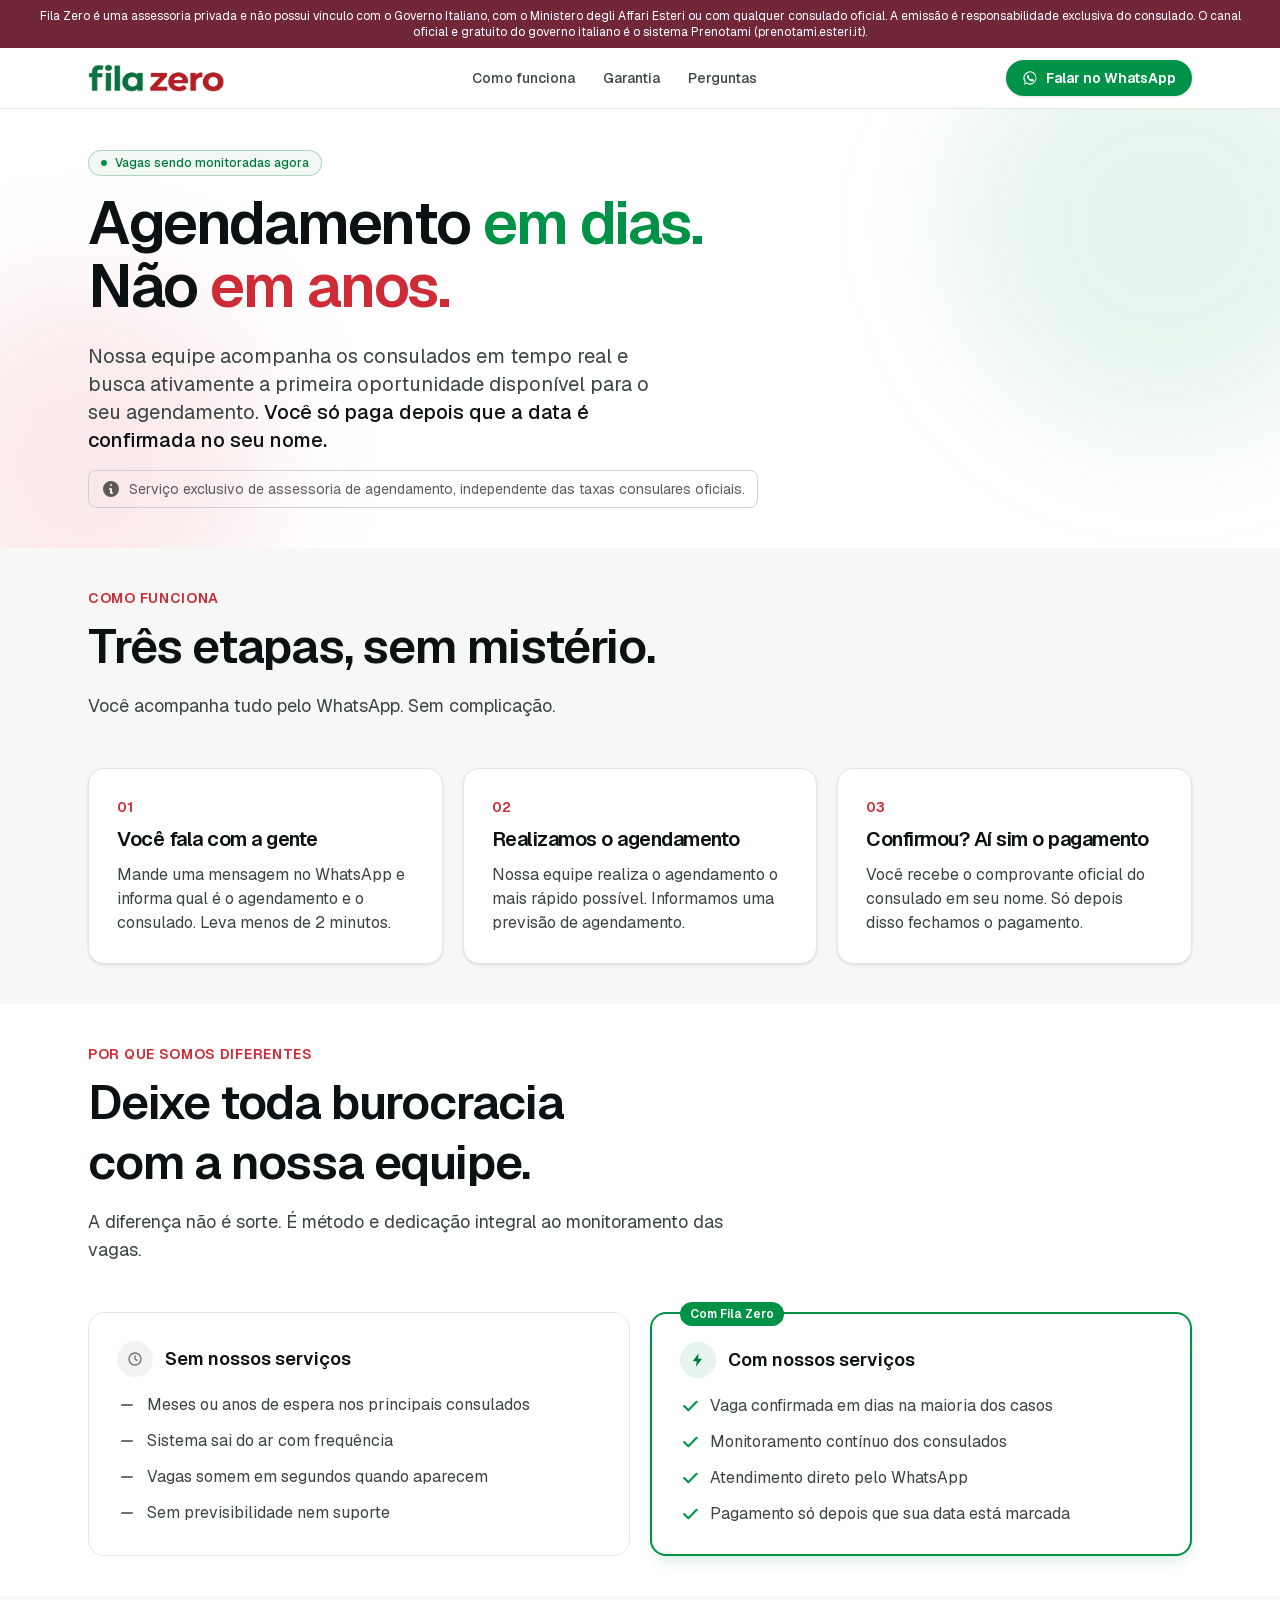
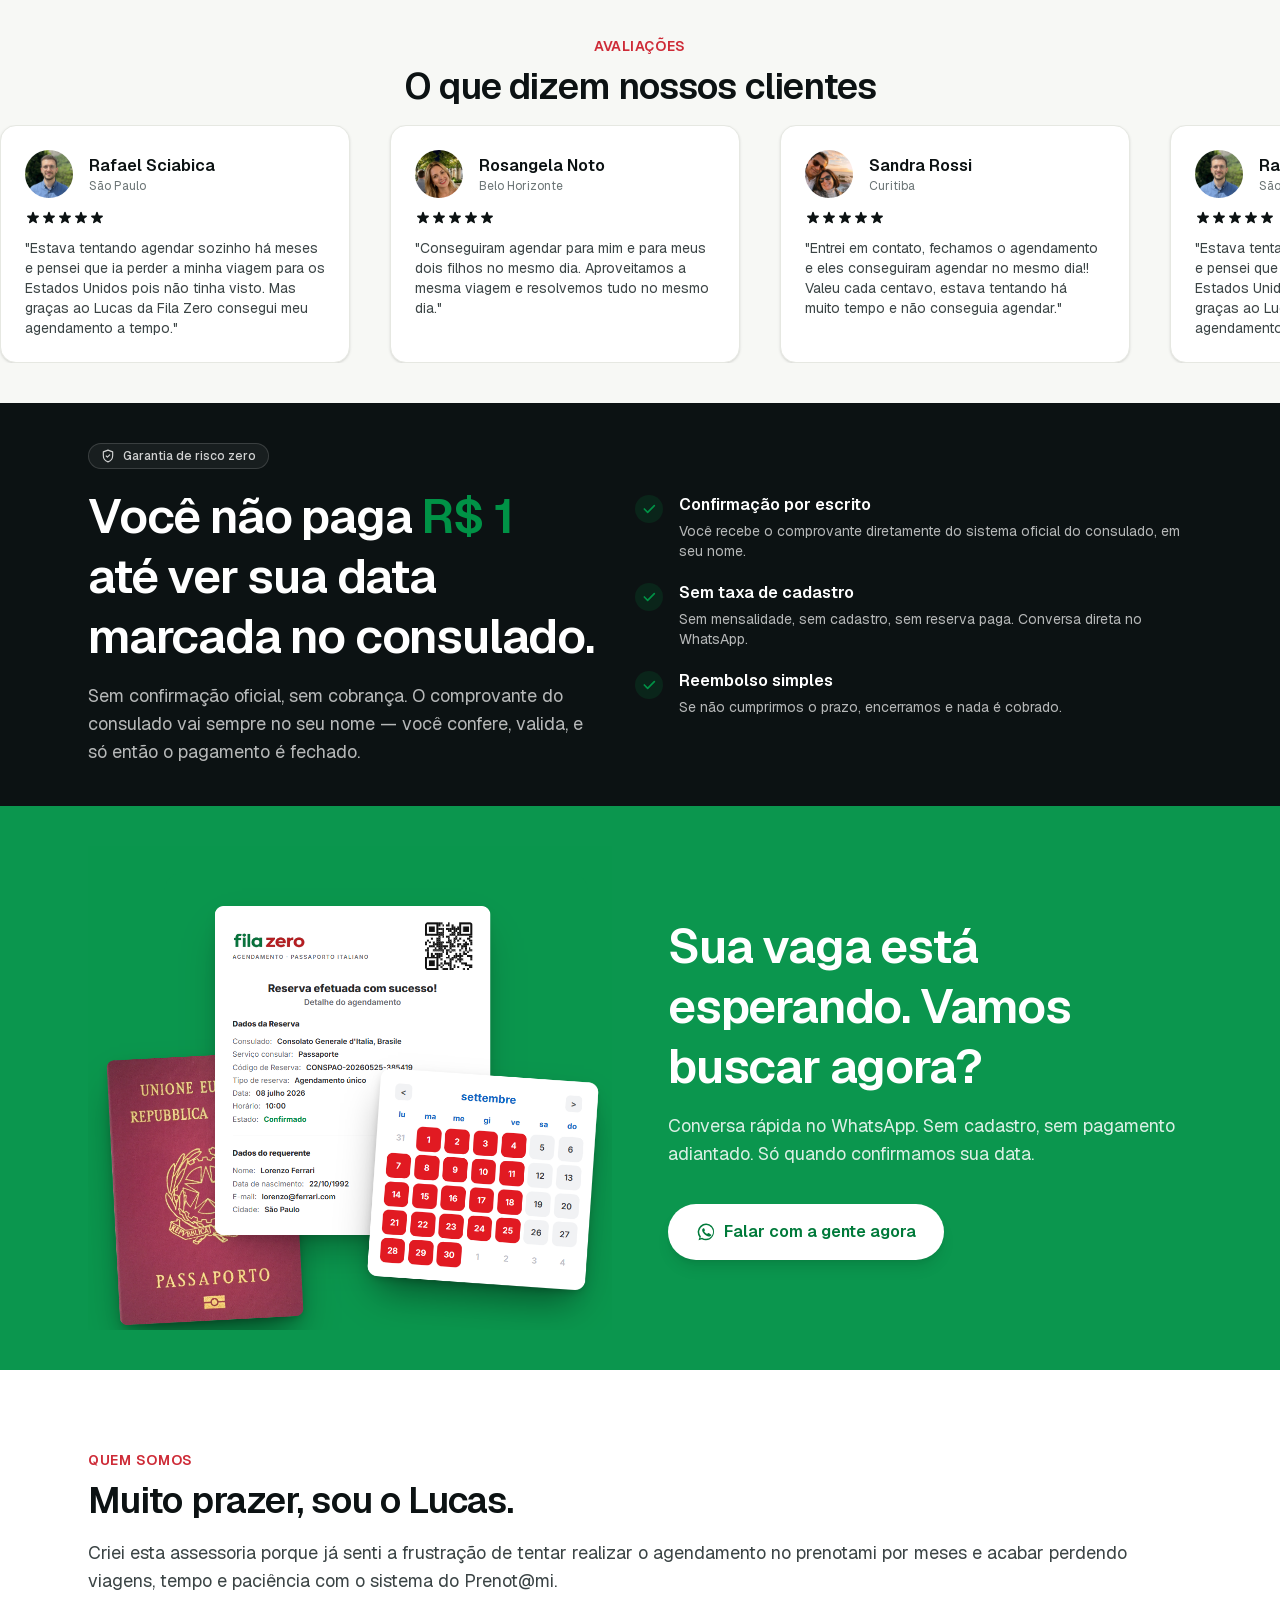
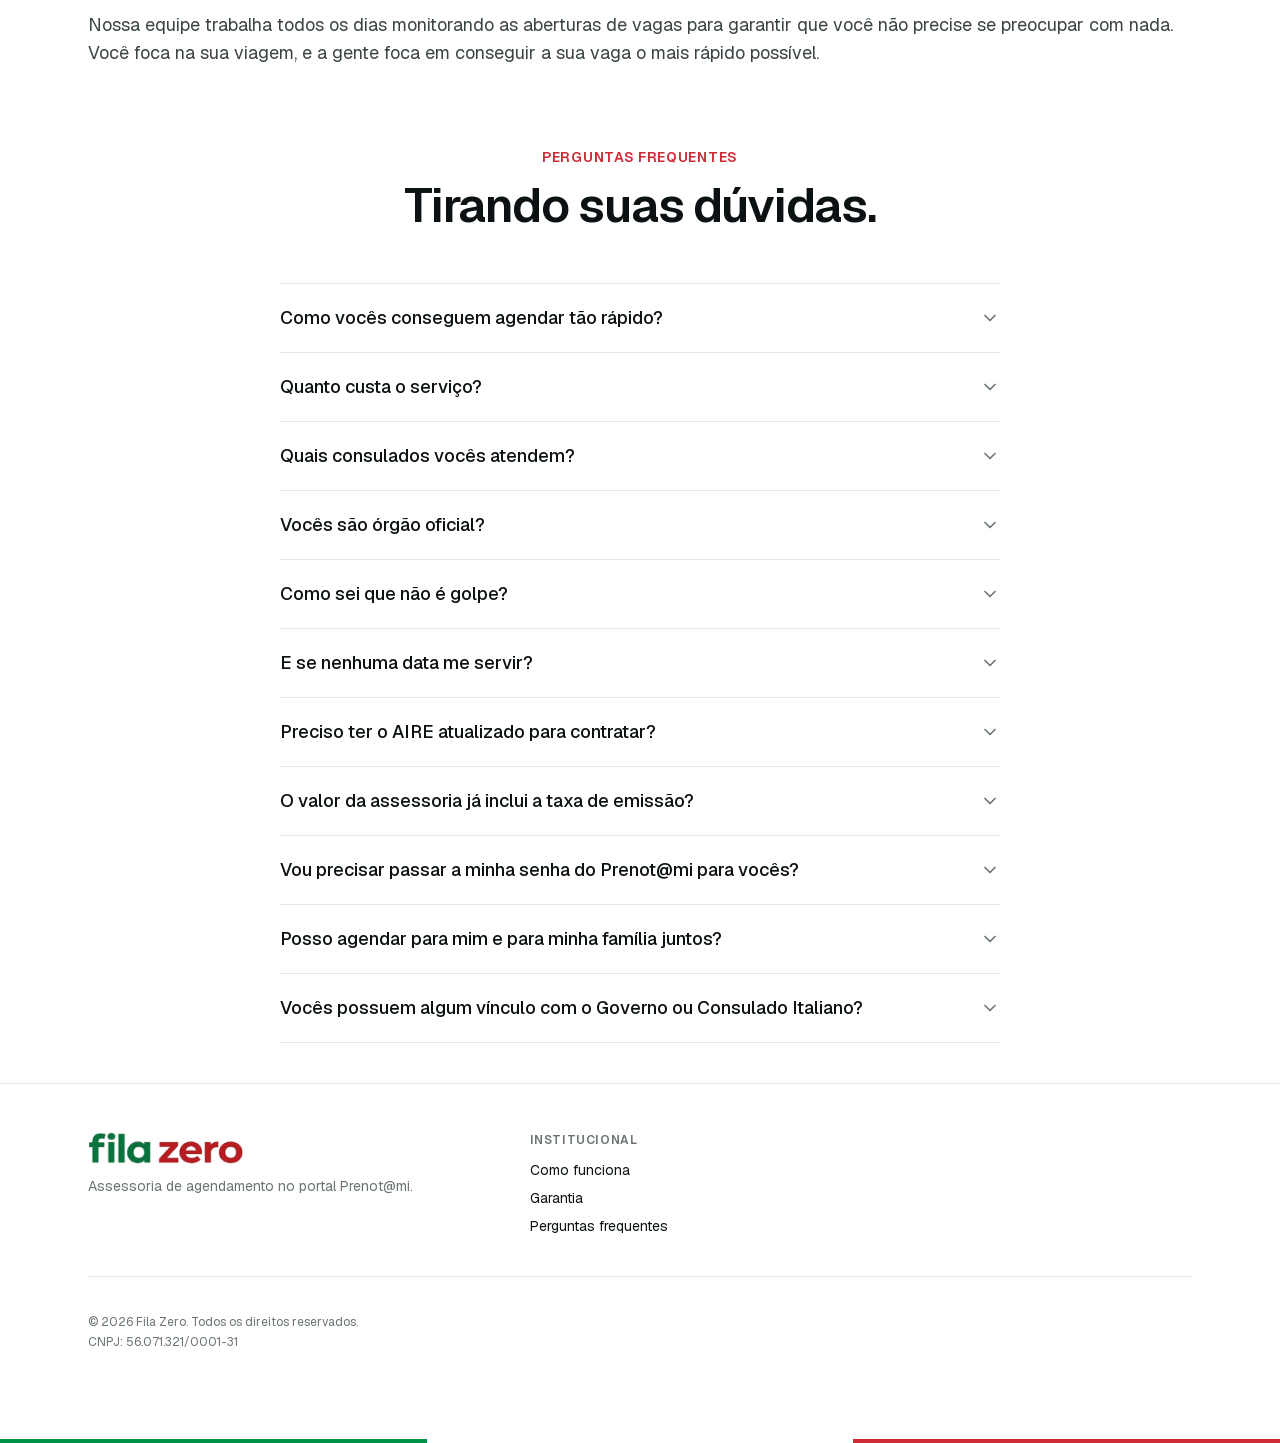
==== commit a142c052: "Add files via upload" ====
--- a/index.html
+++ b/index.html
@@ -151,5 +151,5 @@
 <noscript><iframe src="https://www.googletagmanager.com/ns.html?id=GTM-5MRSP8LC"
 height="0" width="0" style="display:none;visibility:hidden"></iframe></noscript>
 <!-- End Google Tag Manager (noscript) -->
-<div class="bg-italia-verde text-white text-xs py-2 px-6 text-center z-50 relative">Fila Zero é uma assessoria privada e não possui vínculo com o Governo Italiano, com o Ministero degli Affari Esteri ou com qualquer consulado oficial. A emissão é responsabilidade exclusiva do consulado. O canal oficial e gratuito do governo italiano é o sistema Prenotami (prenotami.esteri.it).</div>
+<div class="bg-italia-verde text-white text-xs py-2 px-6 text-center z-50 relative" style="color: #ffffff;background-color: #712737">Fila Zero é uma assessoria privada e não possui vínculo com o Governo Italiano, com o Ministero degli Affari Esteri ou com qualquer consulado oficial. A emissão é responsabilidade exclusiva do consulado. O canal oficial e gratuito do governo italiano é o sistema Prenotami (prenotami.esteri.it).</div>
 <div hidden=""><!--$--><!--/$--></div><header class="sticky top-0 z-30 border-b border-paper-line bg-paper/90 backdrop-blur"><div class="mx-auto flex max-w-6xl items-center justify-between px-4 py-3 sm:px-6"><a class="flex items-center" aria-label="Fila Zero" href="/"><img alt="Fila Zero" width="364" height="75" decoding="async" data-nimg="1" class="h-7 w-auto" style="color:transparent" srcSet="./logo.png" src="./logo.png"/></a><nav class="hidden items-center gap-7 text-sm font-medium text-ink-soft md:flex"><a href="#como-funciona" class="hover:text-ink">Como funciona</a><a href="#garantia" class="hover:text-ink">Garantia</a><a href="#faq" class="hover:text-ink">Perguntas</a></nav><a href="https://wa.me/5511959336300?text=Ol%C3%A1!%20Vi%20o%20site%20de%20voc%C3%AAs%20e%20quero%20saber%20como%20funciona." target="_blank" rel="noopener noreferrer" class="inline-flex items-center gap-2 rounded-full bg-italia-verde px-4 py-2 text-sm font-semibold text-white shadow-sm transition hover:bg-italia-verde-dark"><svg viewBox="0 0 24 24" class="h-4 w-4" fill="currentColor" aria-hidden="true"><path d="M19.1 4.9A10 10 0 0 0 4.2 18.2L3 22l3.9-1.2a10 10 0 0 0 14.7-8.8 10 10 0 0 0-2.5-7.1Zm-7.1 15.3a8.3 8.3 0 0 1-4.2-1.1l-.3-.2-2.3.7.7-2.2-.2-.3a8.3 8.3 0 1 1 6.3 3.1Zm4.5-6.2c-.2-.1-1.4-.7-1.6-.8-.2-.1-.4-.1-.5.1-.2.2-.6.8-.7.9-.1.1-.3.1-.5 0-.7-.3-1.4-.7-2-1.3-.5-.4-.8-1-1.2-1.6-.1-.2 0-.4.1-.5l.4-.4.2-.4c.1-.1 0-.3 0-.4l-.7-1.6c-.2-.4-.4-.4-.5-.4h-.5c-.2 0-.4 0-.7.3-.2.3-.9.9-.9 2.1 0 1.3 1 2.5 1.1 2.7.1.2 1.9 2.9 4.7 4 .7.3 1.2.5 1.6.6.7.2 1.3.2 1.8.1.5-.1 1.4-.6 1.6-1.1.2-.6.2-1 .1-1.1-.1-.1-.3-.2-.5-.3Z"></path></svg><span class="hidden sm:inline">Falar no WhatsApp</span><span class="sm:hidden">WhatsApp</span></a></div></header><main class="flex-1"><section class="relative overflow-hidden"><div class="pointer-events-none absolute -top-24 -right-24 h-[420px] w-[420px] rounded-full bg-italia-verde/10 blur-3xl" aria-hidden="true"></div><div class="pointer-events-none absolute -bottom-24 -left-24 h-[360px] w-[360px] rounded-full bg-italia-vermelho/10 blur-3xl" aria-hidden="true"></div><div class="relative mx-auto max-w-6xl px-4 pt-16 pb-20 sm:px-6 sm:pt-24 sm:pb-28"><div class="max-w-3xl"><div><span class="inline-flex items-center gap-2 rounded-full border border-italia-verde/30 bg-italia-verde/5 px-3 py-1 text-xs font-medium text-italia-verde-dark"><span class="pulse-soft h-1.5 w-1.5 rounded-full bg-italia-verde"></span>Vagas sendo monitoradas agora</span><h1 class="mt-5 text-balance text-4xl font-semibold leading-[1.05] tracking-tight sm:text-5xl lg:text-6xl">Agendamento<!-- --> <span class="text-italia-verde">em dias.</span><br/>Não <span class="text-italia-vermelho">em anos.</span></h1><p class="mt-6 max-w-xl text-lg text-ink-soft sm:text-xl">Nossa equipe acompanha os consulados em tempo real e busca ativamente a primeira oportunidade disponível para o seu agendamento.<!-- --> <span class="font-medium text-ink">Você só paga depois que a data é confirmada no seu nome.</span></p><div class="mt-4 inline-flex items-start gap-2 rounded-lg border px-3 py-2 text-sm" style="color: #5b5b5b;border-color: #d1d1d1"><svg class="w-5 h-5 shrink-0" fill="currentColor" viewBox="0 0 20 20"><path fill-rule="evenodd" d="M18 10a8 8 0 11-16 0 8 8 0 0116 0zm-7-4a1 1 0 11-2 0 1 1 0 012 0zM9 9a1 1 0 000 2v3a1 1 0 001 1h1a1 1 0 100-2v-3a1 1 0 00-1-1H9z" clip-rule="evenodd"></path></svg><span>Serviço exclusivo de assessoria de agendamento, independente das taxas consulares oficiais.</span></div></div></div></div></section><section id="como-funciona" class="bg-paper-tint"><div class="mx-auto max-w-6xl px-4 py-20 sm:px-6 sm:py-24"><div class="max-w-2xl"><div class="text-sm font-semibold uppercase tracking-wider text-italia-vermelho">Como funciona</div><h2 class="mt-2 text-balance text-3xl font-semibold leading-tight tracking-tight sm:text-4xl lg:text-5xl">Três etapas, sem mistério.</h2><p class="mt-4 text-ink-soft sm:text-lg ">Você acompanha tudo pelo WhatsApp. Sem complicação.</p></div><ol class="mt-12 grid gap-5 md:grid-cols-3"><li class="relative rounded-2xl border border-paper-line bg-white p-7 shadow-sm"><div class="text-sm font-semibold text-italia-vermelho">01</div><h3 class="mt-2 text-xl font-semibold tracking-tight">Você fala com a gente</h3><p class="mt-2.5 text-ink-soft">Mande uma mensagem no WhatsApp e informa qual é o agendamento e o consulado. Leva menos de 2 minutos.</p></li><li class="relative rounded-2xl border border-paper-line bg-white p-7 shadow-sm"><div class="text-sm font-semibold text-italia-vermelho">02</div><h3 class="mt-2 text-xl font-semibold tracking-tight">Realizamos o agendamento</h3><p class="mt-2.5 text-ink-soft">Nossa equipe realiza o agendamento o mais rápido possível. Informamos uma previsão de agendamento.</p></li><li class="relative rounded-2xl border border-paper-line bg-white p-7 shadow-sm"><div class="text-sm font-semibold text-italia-vermelho">03</div><h3 class="mt-2 text-xl font-semibold tracking-tight">Confirmou? Aí sim o pagamento</h3><p class="mt-2.5 text-ink-soft">Você recebe o comprovante oficial do consulado em seu nome. Só depois disso fechamos o pagamento.</p></li></ol></div></section><section class="relative"><div class="mx-auto max-w-6xl px-4 py-20 sm:px-6 sm:py-24"><div class="max-w-2xl"><div class="text-sm font-semibold uppercase tracking-wider text-italia-vermelho">Por que somos diferentes</div><h2 class="mt-2 text-balance text-3xl font-semibold leading-tight tracking-tight sm:text-4xl lg:text-5xl">Deixe toda burocracia com a nossa equipe.</h2><p class="mt-4 text-ink-soft sm:text-lg ">A diferença não é sorte. É método e dedicação integral ao monitoramento das vagas.</p></div><div class="mt-12 grid gap-5 md:grid-cols-2"><div class="rounded-2xl border border-paper-line bg-white p-7"><div class="flex items-center gap-3"><span class="inline-flex h-9 w-9 items-center justify-center rounded-full bg-ink/5 text-ink-muted"><svg viewBox="0 0 24 24" class="h-4 w-4" fill="none" stroke="currentColor" stroke-width="2" stroke-linecap="round" stroke-linejoin="round" aria-hidden="true"><circle cx="12" cy="12" r="9"></circle><path d="M12 7v5l3 2"></path></svg></span><h3 class="text-lg font-semibold">Sem nossos serviços</h3></div><ul class="mt-5 space-y-3 text-ink-soft"><li class="flex items-start gap-2.5"><svg viewBox="0 0 24 24" class="mt-0.5 h-5 w-5 shrink-0 text-ink-muted" fill="none" stroke="currentColor" stroke-width="2.5" stroke-linecap="round" aria-hidden="true"><path d="M6 12h12"></path></svg><span>Meses ou anos de espera nos principais consulados</span></li><li class="flex items-start gap-2.5"><svg viewBox="0 0 24 24" class="mt-0.5 h-5 w-5 shrink-0 text-ink-muted" fill="none" stroke="currentColor" stroke-width="2.5" stroke-linecap="round" aria-hidden="true"><path d="M6 12h12"></path></svg><span>Sistema sai do ar com frequência</span></li><li class="flex items-start gap-2.5"><svg viewBox="0 0 24 24" class="mt-0.5 h-5 w-5 shrink-0 text-ink-muted" fill="none" stroke="currentColor" stroke-width="2.5" stroke-linecap="round" aria-hidden="true"><path d="M6 12h12"></path></svg><span>Vagas somem em segundos quando aparecem</span></li><li class="flex items-start gap-2.5"><svg viewBox="0 0 24 24" class="mt-0.5 h-5 w-5 shrink-0 text-ink-muted" fill="none" stroke="currentColor" stroke-width="2.5" stroke-linecap="round" aria-hidden="true"><path d="M6 12h12"></path></svg><span>Sem previsibilidade nem suporte</span></li></ul></div><div class="relative rounded-2xl border-2 border-italia-verde bg-white p-7 shadow-lg shadow-italia-verde/10"><span class="absolute -top-3 left-7 inline-flex items-center gap-1.5 rounded-full bg-italia-verde px-2.5 py-1 text-xs font-semibold text-white">Com <!-- -->Fila Zero</span><div class="flex items-center gap-3"><span class="inline-flex h-9 w-9 items-center justify-center rounded-full bg-italia-verde/10 text-italia-verde-dark"><svg viewBox="0 0 24 24" class="h-4 w-4" fill="currentColor" aria-hidden="true"><path d="M13 2 4 14h6l-1 8 9-12h-6l1-8Z"></path></svg></span><h3 class="text-lg font-semibold">Com nossos serviços</h3></div><ul class="mt-5 space-y-3 text-ink-soft"><li class="flex items-start gap-2.5"><svg viewBox="0 0 24 24" class="mt-0.5 h-5 w-5 shrink-0 text-italia-verde" fill="none" stroke="currentColor" stroke-width="2.5" stroke-linecap="round" stroke-linejoin="round" aria-hidden="true"><path d="M5 12l5 5L20 7"></path></svg><span>Vaga confirmada em dias na maioria dos casos</span></li><li class="flex items-start gap-2.5"><svg viewBox="0 0 24 24" class="mt-0.5 h-5 w-5 shrink-0 text-italia-verde" fill="none" stroke="currentColor" stroke-width="2.5" stroke-linecap="round" stroke-linejoin="round" aria-hidden="true"><path d="M5 12l5 5L20 7"></path></svg><span>Monitoramento contínuo dos consulados</span></li><li class="flex items-start gap-2.5"><svg viewBox="0 0 24 24" class="mt-0.5 h-5 w-5 shrink-0 text-italia-verde" fill="none" stroke="currentColor" stroke-width="2.5" stroke-linecap="round" stroke-linejoin="round" aria-hidden="true"><path d="M5 12l5 5L20 7"></path></svg><span>Atendimento direto pelo WhatsApp</span></li><li class="flex items-start gap-2.5"><svg viewBox="0 0 24 24" class="mt-0.5 h-5 w-5 shrink-0 text-italia-verde" fill="none" stroke="currentColor" stroke-width="2.5" stroke-linecap="round" stroke-linejoin="round" aria-hidden="true"><path d="M5 12l5 5L20 7"></path></svg><span>Pagamento só depois que sua data está marcada</span></li></ul></div></div></div></section><section id="depoimentos" class="overflow-hidden bg-paper-tint py-20 sm:py-24"><div class="mx-auto max-w-6xl px-4 sm:px-6 mb-12 text-center"><div class="text-sm font-semibold uppercase tracking-wider text-italia-vermelho">Avaliações</div><h2 class="mt-2 text-balance text-3xl font-semibold leading-tight tracking-tight sm:text-4xl pb-4">O que dizem nossos clientes</h2></div><style>@keyframes marquee { 0% { transform: translateX(0%); } 100% { transform: translateX(-100%); } } .animate-marquee { animation: marquee 30s linear infinite; } .group:hover .animate-marquee { animation-play-state: paused; }</style><div class="relative flex overflow-hidden group"><div class="flex animate-marquee min-w-max" style="gap: 2.5rem; padding-right: 2.5rem;"><div class="rounded-2xl border border-paper-line bg-white p-6 shadow-sm" style="width: 350px; flex-shrink: 0;"><div class="flex items-center gap-4"><img src="./Rafael-Sciabica.png" alt="Rafael Sciabica" class="h-12 w-12 rounded-full object-cover" style="width: 48px; height: 48px; border-radius: 50%; object-fit: cover;"><div><div class="font-semibold">Rafael Sciabica</div><div class="text-xs text-ink-muted">São Paulo</div></div></div><div class="mt-3 flex text-yellow-400"><svg class="h-4 w-4" style="width: 16px; height: 16px;" fill="currentColor" viewBox="0 0 20 20"><path d="M9.049 2.927c.3-.921 1.603-.921 1.902 0l1.07 3.292a1 1 0 00.95.69h3.462c.969 0 1.371 1.24.588 1.81l-2.8 2.034a1 1 0 00-.364 1.118l1.07 3.292c.3.921-.755 1.688-1.54 1.118l-2.8-2.034a1 1 0 00-1.175 0l-2.8 2.034c-.784.57-1.838-.197-1.539-1.118l1.07-3.292a1 1 0 00-.364-1.118L2.98 8.72c-.783-.57-.38-1.81.588-1.81h3.461a1 1 0 00.951-.69l1.07-3.292z"></path></svg><svg class="h-4 w-4" style="width: 16px; height: 16px;" fill="currentColor" viewBox="0 0 20 20"><path d="M9.049 2.927c.3-.921 1.603-.921 1.902 0l1.07 3.292a1 1 0 00.95.69h3.462c.969 0 1.371 1.24.588 1.81l-2.8 2.034a1 1 0 00-.364 1.118l1.07 3.292c.3.921-.755 1.688-1.54 1.118l-2.8-2.034a1 1 0 00-1.175 0l-2.8 2.034c-.784.57-1.838-.197-1.539-1.118l1.07-3.292a1 1 0 00-.364-1.118L2.98 8.72c-.783-.57-.38-1.81.588-1.81h3.461a1 1 0 00.951-.69l1.07-3.292z"></path></svg><svg class="h-4 w-4" style="width: 16px; height: 16px;" fill="currentColor" viewBox="0 0 20 20"><path d="M9.049 2.927c.3-.921 1.603-.921 1.902 0l1.07 3.292a1 1 0 00.95.69h3.462c.969 0 1.371 1.24.588 1.81l-2.8 2.034a1 1 0 00-.364 1.118l1.07 3.292c.3.921-.755 1.688-1.54 1.118l-2.8-2.034a1 1 0 00-1.175 0l-2.8 2.034c-.784.57-1.838-.197-1.539-1.118l1.07-3.292a1 1 0 00-.364-1.118L2.98 8.72c-.783-.57-.38-1.81.588-1.81h3.461a1 1 0 00.951-.69l1.07-3.292z"></path></svg><svg class="h-4 w-4" style="width: 16px; height: 16px;" fill="currentColor" viewBox="0 0 20 20"><path d="M9.049 2.927c.3-.921 1.603-.921 1.902 0l1.07 3.292a1 1 0 00.95.69h3.462c.969 0 1.371 1.24.588 1.81l-2.8 2.034a1 1 0 00-.364 1.118l1.07 3.292c.3.921-.755 1.688-1.54 1.118l-2.8-2.034a1 1 0 00-1.175 0l-2.8 2.034c-.784.57-1.838-.197-1.539-1.118l1.07-3.292a1 1 0 00-.364-1.118L2.98 8.72c-.783-.57-.38-1.81.588-1.81h3.461a1 1 0 00.951-.69l1.07-3.292z"></path></svg><svg class="h-4 w-4" style="width: 16px; height: 16px;" fill="currentColor" viewBox="0 0 20 20"><path d="M9.049 2.927c.3-.921 1.603-.921 1.902 0l1.07 3.292a1 1 0 00.95.69h3.462c.969 0 1.371 1.24.588 1.81l-2.8 2.034a1 1 0 00-.364 1.118l1.07 3.292c.3.921-.755 1.688-1.54 1.118l-2.8-2.034a1 1 0 00-1.175 0l-2.8 2.034c-.784.57-1.838-.197-1.539-1.118l1.07-3.292a1 1 0 00-.364-1.118L2.98 8.72c-.783-.57-.38-1.81.588-1.81h3.461a1 1 0 00.951-.69l1.07-3.292z"></path></svg></div><p class="mt-3 text-sm text-ink-soft">"Estava tentando agendar sozinho há meses e pensei que ia perder a minha viagem para os Estados Unidos pois não tinha visto. Mas graças ao Lucas da Fila Zero consegui meu agendamento a tempo."</p></div><div class="rounded-2xl border border-paper-line bg-white p-6 shadow-sm" style="width: 350px; flex-shrink: 0;"><div class="flex items-center gap-4"><img src="./Rosangela-Noto.png" alt="Rosangela Noto" class="h-12 w-12 rounded-full object-cover" style="width: 48px; height: 48px; border-radius: 50%; object-fit: cover;"><div><div class="font-semibold">Rosangela Noto</div><div class="text-xs text-ink-muted">Belo Horizonte</div></div></div><div class="mt-3 flex text-yellow-400"><svg class="h-4 w-4" style="width: 16px; height: 16px;" fill="currentColor" viewBox="0 0 20 20"><path d="M9.049 2.927c.3-.921 1.603-.921 1.902 0l1.07 3.292a1 1 0 00.95.69h3.462c.969 0 1.371 1.24.588 1.81l-2.8 2.034a1 1 0 00-.364 1.118l1.07 3.292c.3.921-.755 1.688-1.54 1.118l-2.8-2.034a1 1 0 00-1.175 0l-2.8 2.034c-.784.57-1.838-.197-1.539-1.118l1.07-3.292a1 1 0 00-.364-1.118L2.98 8.72c-.783-.57-.38-1.81.588-1.81h3.461a1 1 0 00.951-.69l1.07-3.292z"></path></svg><svg class="h-4 w-4" style="width: 16px; height: 16px;" fill="currentColor" viewBox="0 0 20 20"><path d="M9.049 2.927c.3-.921 1.603-.921 1.902 0l1.07 3.292a1 1 0 00.95.69h3.462c.969 0 1.371 1.24.588 1.81l-2.8 2.034a1 1 0 00-.364 1.118l1.07 3.292c.3.921-.755 1.688-1.54 1.118l-2.8-2.034a1 1 0 00-1.175 0l-2.8 2.034c-.784.57-1.838-.197-1.539-1.118l1.07-3.292a1 1 0 00-.364-1.118L2.98 8.72c-.783-.57-.38-1.81.588-1.81h3.461a1 1 0 00.951-.69l1.07-3.292z"></path></svg><svg class="h-4 w-4" style="width: 16px; height: 16px;" fill="currentColor" viewBox="0 0 20 20"><path d="M9.049 2.927c.3-.921 1.603-.921 1.902 0l1.07 3.292a1 1 0 00.95.69h3.462c.969 0 1.371 1.24.588 1.81l-2.8 2.034a1 1 0 00-.364 1.118l1.07 3.292c.3.921-.755 1.688-1.54 1.118l-2.8-2.034a1 1 0 00-1.175 0l-2.8 2.034c-.784.57-1.838-.197-1.539-1.118l1.07-3.292a1 1 0 00-.364-1.118L2.98 8.72c-.783-.57-.38-1.81.588-1.81h3.461a1 1 0 00.951-.69l1.07-3.292z"></path></svg><svg class="h-4 w-4" style="width: 16px; height: 16px;" fill="currentColor" viewBox="0 0 20 20"><path d="M9.049 2.927c.3-.921 1.603-.921 1.902 0l1.07 3.292a1 1 0 00.95.69h3.462c.969 0 1.371 1.24.588 1.81l-2.8 2.034a1 1 0 00-.364 1.118l1.07 3.292c.3.921-.755 1.688-1.54 1.118l-2.8-2.034a1 1 0 00-1.175 0l-2.8 2.034c-.784.57-1.838-.197-1.539-1.118l1.07-3.292a1 1 0 00-.364-1.118L2.98 8.72c-.783-.57-.38-1.81.588-1.81h3.461a1 1 0 00.951-.69l1.07-3.292z"></path></svg><svg class="h-4 w-4" style="width: 16px; height: 16px;" fill="currentColor" viewBox="0 0 20 20"><path d="M9.049 2.927c.3-.921 1.603-.921 1.902 0l1.07 3.292a1 1 0 00.95.69h3.462c.969 0 1.371 1.24.588 1.81l-2.8 2.034a1 1 0 00-.364 1.118l1.07 3.292c.3.921-.755 1.688-1.54 1.118l-2.8-2.034a1 1 0 00-1.175 0l-2.8 2.034c-.784.57-1.838-.197-1.539-1.118l1.07-3.292a1 1 0 00-.364-1.118L2.98 8.72c-.783-.57-.38-1.81.588-1.81h3.461a1 1 0 00.951-.69l1.07-3.292z"></path></svg></div><p class="mt-3 text-sm text-ink-soft">"Conseguiram agendar para mim e para meus dois filhos no mesmo dia. Aproveitamos a mesma viagem e resolvemos tudo no mesmo dia."</p></div><div class="rounded-2xl border border-paper-line bg-white p-6 shadow-sm" style="width: 350px; flex-shrink: 0;"><div class="flex items-center gap-4"><img src="./Sandra-Rossi.png" alt="Sandra Rossi" class="h-12 w-12 rounded-full object-cover" style="width: 48px; height: 48px; border-radius: 50%; object-fit: cover;"><div><div class="font-semibold">Sandra Rossi</div><div class="text-xs text-ink-muted">Curitiba</div></div></div><div class="mt-3 flex text-yellow-400"><svg class="h-4 w-4" style="width: 16px; height: 16px;" fill="currentColor" viewBox="0 0 20 20"><path d="M9.049 2.927c.3-.921 1.603-.921 1.902 0l1.07 3.292a1 1 0 00.95.69h3.462c.969 0 1.371 1.24.588 1.81l-2.8 2.034a1 1 0 00-.364 1.118l1.07 3.292c.3.921-.755 1.688-1.54 1.118l-2.8-2.034a1 1 0 00-1.175 0l-2.8 2.034c-.784.57-1.838-.197-1.539-1.118l1.07-3.292a1 1 0 00-.364-1.118L2.98 8.72c-.783-.57-.38-1.81.588-1.81h3.461a1 1 0 00.951-.69l1.07-3.292z"></path></svg><svg class="h-4 w-4" style="width: 16px; height: 16px;" fill="currentColor" viewBox="0 0 20 20"><path d="M9.049 2.927c.3-.921 1.603-.921 1.902 0l1.07 3.292a1 1 0 00.95.69h3.462c.969 0 1.371 1.24.588 1.81l-2.8 2.034a1 1 0 00-.364 1.118l1.07 3.292c.3.921-.755 1.688-1.54 1.118l-2.8-2.034a1 1 0 00-1.175 0l-2.8 2.034c-.784.57-1.838-.197-1.539-1.118l1.07-3.292a1 1 0 00-.364-1.118L2.98 8.72c-.783-.57-.38-1.81.588-1.81h3.461a1 1 0 00.951-.69l1.07-3.292z"></path></svg><svg class="h-4 w-4" style="width: 16px; height: 16px;" fill="currentColor" viewBox="0 0 20 20"><path d="M9.049 2.927c.3-.921 1.603-.921 1.902 0l1.07 3.292a1 1 0 00.95.69h3.462c.969 0 1.371 1.24.588 1.81l-2.8 2.034a1 1 0 00-.364 1.118l1.07 3.292c.3.921-.755 1.688-1.54 1.118l-2.8-2.034a1 1 0 00-1.175 0l-2.8 2.034c-.784.57-1.838-.197-1.539-1.118l1.07-3.292a1 1 0 00-.364-1.118L2.98 8.72c-.783-.57-.38-1.81.588-1.81h3.461a1 1 0 00.951-.69l1.07-3.292z"></path></svg><svg class="h-4 w-4" style="width: 16px; height: 16px;" fill="currentColor" viewBox="0 0 20 20"><path d="M9.049 2.927c.3-.921 1.603-.921 1.902 0l1.07 3.292a1 1 0 00.95.69h3.462c.969 0 1.371 1.24.588 1.81l-2.8 2.034a1 1 0 00-.364 1.118l1.07 3.292c.3.921-.755 1.688-1.54 1.118l-2.8-2.034a1 1 0 00-1.175 0l-2.8 2.034c-.784.57-1.838-.197-1.539-1.118l1.07-3.292a1 1 0 00-.364-1.118L2.98 8.72c-.783-.57-.38-1.81.588-1.81h3.461a1 1 0 00.951-.69l1.07-3.292z"></path></svg><svg class="h-4 w-4" style="width: 16px; height: 16px;" fill="currentColor" viewBox="0 0 20 20"><path d="M9.049 2.927c.3-.921 1.603-.921 1.902 0l1.07 3.292a1 1 0 00.95.69h3.462c.969 0 1.371 1.24.588 1.81l-2.8 2.034a1 1 0 00-.364 1.118l1.07 3.292c.3.921-.755 1.688-1.54 1.118l-2.8-2.034a1 1 0 00-1.175 0l-2.8 2.034c-.784.57-1.838-.197-1.539-1.118l1.07-3.292a1 1 0 00-.364-1.118L2.98 8.72c-.783-.57-.38-1.81.588-1.81h3.461a1 1 0 00.951-.69l1.07-3.292z"></path></svg></div><p class="mt-3 text-sm text-ink-soft">"Entrei em contato, fechamos o agendamento e eles conseguiram agendar no mesmo dia!! Valeu cada centavo, estava tentando há muito tempo e não conseguia agendar."</p></div></div><div class="flex animate-marquee min-w-max" style="gap: 2.5rem; padding-right: 2.5rem;" aria-hidden="true"><div class="rounded-2xl border border-paper-line bg-white p-6 shadow-sm" style="width: 350px; flex-shrink: 0;"><div class="flex items-center gap-4"><img src="./Rafael-Sciabica.png" alt="Rafael Sciabica" class="h-12 w-12 rounded-full object-cover" style="width: 48px; height: 48px; border-radius: 50%; object-fit: cover;"><div><div class="font-semibold">Rafael Sciabica</div><div class="text-xs text-ink-muted">São Paulo</div></div></div><div class="mt-3 flex text-yellow-400"><svg class="h-4 w-4" style="width: 16px; height: 16px;" fill="currentColor" viewBox="0 0 20 20"><path d="M9.049 2.927c.3-.921 1.603-.921 1.902 0l1.07 3.292a1 1 0 00.95.69h3.462c.969 0 1.371 1.24.588 1.81l-2.8 2.034a1 1 0 00-.364 1.118l1.07 3.292c.3.921-.755 1.688-1.54 1.118l-2.8-2.034a1 1 0 00-1.175 0l-2.8 2.034c-.784.57-1.838-.197-1.539-1.118l1.07-3.292a1 1 0 00-.364-1.118L2.98 8.72c-.783-.57-.38-1.81.588-1.81h3.461a1 1 0 00.951-.69l1.07-3.292z"></path></svg><svg class="h-4 w-4" style="width: 16px; height: 16px;" fill="currentColor" viewBox="0 0 20 20"><path d="M9.049 2.927c.3-.921 1.603-.921 1.902 0l1.07 3.292a1 1 0 00.95.69h3.462c.969 0 1.371 1.24.588 1.81l-2.8 2.034a1 1 0 00-.364 1.118l1.07 3.292c.3.921-.755 1.688-1.54 1.118l-2.8-2.034a1 1 0 00-1.175 0l-2.8 2.034c-.784.57-1.838-.197-1.539-1.118l1.07-3.292a1 1 0 00-.364-1.118L2.98 8.72c-.783-.57-.38-1.81.588-1.81h3.461a1 1 0 00.951-.69l1.07-3.292z"></path></svg><svg class="h-4 w-4" style="width: 16px; height: 16px;" fill="currentColor" viewBox="0 0 20 20"><path d="M9.049 2.927c.3-.921 1.603-.921 1.902 0l1.07 3.292a1 1 0 00.95.69h3.462c.969 0 1.371 1.24.588 1.81l-2.8 2.034a1 1 0 00-.364 1.118l1.07 3.292c.3.921-.755 1.688-1.54 1.118l-2.8-2.034a1 1 0 00-1.175 0l-2.8 2.034c-.784.57-1.838-.197-1.539-1.118l1.07-3.292a1 1 0 00-.364-1.118L2.98 8.72c-.783-.57-.38-1.81.588-1.81h3.461a1 1 0 00.951-.69l1.07-3.292z"></path></svg><svg class="h-4 w-4" style="width: 16px; height: 16px;" fill="currentColor" viewBox="0 0 20 20"><path d="M9.049 2.927c.3-.921 1.603-.921 1.902 0l1.07 3.292a1 1 0 00.95.69h3.462c.969 0 1.371 1.24.588 1.81l-2.8 2.034a1 1 0 00-.364 1.118l1.07 3.292c.3.921-.755 1.688-1.54 1.118l-2.8-2.034a1 1 0 00-1.175 0l-2.8 2.034c-.784.57-1.838-.197-1.539-1.118l1.07-3.292a1 1 0 00-.364-1.118L2.98 8.72c-.783-.57-.38-1.81.588-1.81h3.461a1 1 0 00.951-.69l1.07-3.292z"></path></svg><svg class="h-4 w-4" style="width: 16px; height: 16px;" fill="currentColor" viewBox="0 0 20 20"><path d="M9.049 2.927c.3-.921 1.603-.921 1.902 0l1.07 3.292a1 1 0 00.95.69h3.462c.969 0 1.371 1.24.588 1.81l-2.8 2.034a1 1 0 00-.364 1.118l1.07 3.292c.3.921-.755 1.688-1.54 1.118l-2.8-2.034a1 1 0 00-1.175 0l-2.8 2.034c-.784.57-1.838-.197-1.539-1.118l1.07-3.292a1 1 0 00-.364-1.118L2.98 8.72c-.783-.57-.38-1.81.588-1.81h3.461a1 1 0 00.951-.69l1.07-3.292z"></path></svg></div><p class="mt-3 text-sm text-ink-soft">"Estava tentando agendar sozinho há meses e pensei que ia perder a minha viagem para os Estados Unidos pois não tinha visto. Mas graças ao Lucas da Fila Zero consegui meu agendamento a tempo."</p></div><div class="rounded-2xl border border-paper-line bg-white p-6 shadow-sm" style="width: 350px; flex-shrink: 0;"><div class="flex items-center gap-4"><img src="./Rosangela-Noto.png" alt="Rosangela Noto" class="h-12 w-12 rounded-full object-cover" style="width: 48px; height: 48px; border-radius: 50%; object-fit: cover;"><div><div class="font-semibold">Rosangela Noto</div><div class="text-xs text-ink-muted">Belo Horizonte</div></div></div><div class="mt-3 flex text-yellow-400"><svg class="h-4 w-4" style="width: 16px; height: 16px;" fill="currentColor" viewBox="0 0 20 20"><path d="M9.049 2.927c.3-.921 1.603-.921 1.902 0l1.07 3.292a1 1 0 00.95.69h3.462c.969 0 1.371 1.24.588 1.81l-2.8 2.034a1 1 0 00-.364 1.118l1.07 3.292c.3.921-.755 1.688-1.54 1.118l-2.8-2.034a1 1 0 00-1.175 0l-2.8 2.034c-.784.57-1.838-.197-1.539-1.118l1.07-3.292a1 1 0 00-.364-1.118L2.98 8.72c-.783-.57-.38-1.81.588-1.81h3.461a1 1 0 00.951-.69l1.07-3.292z"></path></svg><svg class="h-4 w-4" style="width: 16px; height: 16px;" fill="currentColor" viewBox="0 0 20 20"><path d="M9.049 2.927c.3-.921 1.603-.921 1.902 0l1.07 3.292a1 1 0 00.95.69h3.462c.969 0 1.371 1.24.588 1.81l-2.8 2.034a1 1 0 00-.364 1.118l1.07 3.292c.3.921-.755 1.688-1.54 1.118l-2.8-2.034a1 1 0 00-1.175 0l-2.8 2.034c-.784.57-1.838-.197-1.539-1.118l1.07-3.292a1 1 0 00-.364-1.118L2.98 8.72c-.783-.57-.38-1.81.588-1.81h3.461a1 1 0 00.951-.69l1.07-3.292z"></path></svg><svg class="h-4 w-4" style="width: 16px; height: 16px;" fill="currentColor" viewBox="0 0 20 20"><path d="M9.049 2.927c.3-.921 1.603-.921 1.902 0l1.07 3.292a1 1 0 00.95.69h3.462c.969 0 1.371 1.24.588 1.81l-2.8 2.034a1 1 0 00-.364 1.118l1.07 3.292c.3.921-.755 1.688-1.54 1.118l-2.8-2.034a1 1 0 00-1.175 0l-2.8 2.034c-.784.57-1.838-.197-1.539-1.118l1.07-3.292a1 1 0 00-.364-1.118L2.98 8.72c-.783-.57-.38-1.81.588-1.81h3.461a1 1 0 00.951-.69l1.07-3.292z"></path></svg><svg class="h-4 w-4" style="width: 16px; height: 16px;" fill="currentColor" viewBox="0 0 20 20"><path d="M9.049 2.927c.3-.921 1.603-.921 1.902 0l1.07 3.292a1 1 0 00.95.69h3.462c.969 0 1.371 1.24.588 1.81l-2.8 2.034a1 1 0 00-.364 1.118l1.07 3.292c.3.921-.755 1.688-1.54 1.118l-2.8-2.034a1 1 0 00-1.175 0l-2.8 2.034c-.784.57-1.838-.197-1.539-1.118l1.07-3.292a1 1 0 00-.364-1.118L2.98 8.72c-.783-.57-.38-1.81.588-1.81h3.461a1 1 0 00.951-.69l1.07-3.292z"></path></svg><svg class="h-4 w-4" style="width: 16px; height: 16px;" fill="currentColor" viewBox="0 0 20 20"><path d="M9.049 2.927c.3-.921 1.603-.921 1.902 0l1.07 3.292a1 1 0 00.95.69h3.462c.969 0 1.371 1.24.588 1.81l-2.8 2.034a1 1 0 00-.364 1.118l1.07 3.292c.3.921-.755 1.688-1.54 1.118l-2.8-2.034a1 1 0 00-1.175 0l-2.8 2.034c-.784.57-1.838-.197-1.539-1.118l1.07-3.292a1 1 0 00-.364-1.118L2.98 8.72c-.783-.57-.38-1.81.588-1.81h3.461a1 1 0 00.951-.69l1.07-3.292z"></path></svg></div><p class="mt-3 text-sm text-ink-soft">"Conseguiram agendar para mim e para meus dois filhos no mesmo dia. Aproveitamos a mesma viagem e resolvemos tudo no mesmo dia."</p></div><div class="rounded-2xl border border-paper-line bg-white p-6 shadow-sm" style="width: 350px; flex-shrink: 0;"><div class="flex items-center gap-4"><img src="./Sandra-Rossi.png" alt="Sandra Rossi" class="h-12 w-12 rounded-full object-cover" style="width: 48px; height: 48px; border-radius: 50%; object-fit: cover;"><div><div class="font-semibold">Sandra Rossi</div><div class="text-xs text-ink-muted">Curitiba</div></div></div><div class="mt-3 flex text-yellow-400"><svg class="h-4 w-4" style="width: 16px; height: 16px;" fill="currentColor" viewBox="0 0 20 20"><path d="M9.049 2.927c.3-.921 1.603-.921 1.902 0l1.07 3.292a1 1 0 00.95.69h3.462c.969 0 1.371 1.24.588 1.81l-2.8 2.034a1 1 0 00-.364 1.118l1.07 3.292c.3.921-.755 1.688-1.54 1.118l-2.8-2.034a1 1 0 00-1.175 0l-2.8 2.034c-.784.57-1.838-.197-1.539-1.118l1.07-3.292a1 1 0 00-.364-1.118L2.98 8.72c-.783-.57-.38-1.81.588-1.81h3.461a1 1 0 00.951-.69l1.07-3.292z"></path></svg><svg class="h-4 w-4" style="width: 16px; height: 16px;" fill="currentColor" viewBox="0 0 20 20"><path d="M9.049 2.927c.3-.921 1.603-.921 1.902 0l1.07 3.292a1 1 0 00.95.69h3.462c.969 0 1.371 1.24.588 1.81l-2.8 2.034a1 1 0 00-.364 1.118l1.07 3.292c.3.921-.755 1.688-1.54 1.118l-2.8-2.034a1 1 0 00-1.175 0l-2.8 2.034c-.784.57-1.838-.197-1.539-1.118l1.07-3.292a1 1 0 00-.364-1.118L2.98 8.72c-.783-.57-.38-1.81.588-1.81h3.461a1 1 0 00.951-.69l1.07-3.292z"></path></svg><svg class="h-4 w-4" style="width: 16px; height: 16px;" fill="currentColor" viewBox="0 0 20 20"><path d="M9.049 2.927c.3-.921 1.603-.921 1.902 0l1.07 3.292a1 1 0 00.95.69h3.462c.969 0 1.371 1.24.588 1.81l-2.8 2.034a1 1 0 00-.364 1.118l1.07 3.292c.3.921-.755 1.688-1.54 1.118l-2.8-2.034a1 1 0 00-1.175 0l-2.8 2.034c-.784.57-1.838-.197-1.539-1.118l1.07-3.292a1 1 0 00-.364-1.118L2.98 8.72c-.783-.57-.38-1.81.588-1.81h3.461a1 1 0 00.951-.69l1.07-3.292z"></path></svg><svg class="h-4 w-4" style="width: 16px; height: 16px;" fill="currentColor" viewBox="0 0 20 20"><path d="M9.049 2.927c.3-.921 1.603-.921 1.902 0l1.07 3.292a1 1 0 00.95.69h3.462c.969 0 1.371 1.24.588 1.81l-2.8 2.034a1 1 0 00-.364 1.118l1.07 3.292c.3.921-.755 1.688-1.54 1.118l-2.8-2.034a1 1 0 00-1.175 0l-2.8 2.034c-.784.57-1.838-.197-1.539-1.118l1.07-3.292a1 1 0 00-.364-1.118L2.98 8.72c-.783-.57-.38-1.81.588-1.81h3.461a1 1 0 00.951-.69l1.07-3.292z"></path></svg><svg class="h-4 w-4" style="width: 16px; height: 16px;" fill="currentColor" viewBox="0 0 20 20"><path d="M9.049 2.927c.3-.921 1.603-.921 1.902 0l1.07 3.292a1 1 0 00.95.69h3.462c.969 0 1.371 1.24.588 1.81l-2.8 2.034a1 1 0 00-.364 1.118l1.07 3.292c.3.921-.755 1.688-1.54 1.118l-2.8-2.034a1 1 0 00-1.175 0l-2.8 2.034c-.784.57-1.838-.197-1.539-1.118l1.07-3.292a1 1 0 00-.364-1.118L2.98 8.72c-.783-.57-.38-1.81.588-1.81h3.461a1 1 0 00.951-.69l1.07-3.292z"></path></svg></div><p class="mt-3 text-sm text-ink-soft">"Entrei em contato, fechamos o agendamento e eles conseguiram agendar no mesmo dia!! Valeu cada centavo, estava tentando há muito tempo e não conseguia agendar."</p></div></div></div></section><section id="garantia" class="bg-ink text-paper"><div class="mx-auto max-w-6xl px-4 py-20 sm:px-6 sm:py-24"><div class="grid items-center gap-10 lg:grid-cols-[1fr_1.1fr]"><div><span class="inline-flex items-center gap-2 rounded-full border border-white/15 bg-white/5 px-3 py-1 text-xs font-medium text-white/80"><svg viewBox="0 0 24 24" class="h-3.5 w-3.5" fill="none" stroke="currentColor" stroke-width="2" stroke-linecap="round" stroke-linejoin="round" aria-hidden="true"><path d="M12 2 4 5v6c0 5 3.4 9.4 8 11 4.6-1.6 8-6 8-11V5l-8-3Z"></path><path d="m9 12 2 2 4-4"></path></svg>Garantia de risco zero</span><h2 class="mt-5 text-balance text-3xl font-semibold leading-tight tracking-tight sm:text-4xl lg:text-5xl">Você não paga<!-- --> <span class="whitespace-nowrap text-italia-verde">R$ 1</span> <!-- -->até ver sua data marcada no consulado.</h2><p class="mt-5 max-w-xl text-white/70 sm:text-lg">Sem confirmação oficial, sem cobrança. O comprovante do consulado vai sempre no seu nome — você confere, valida, e só então o pagamento é fechado.</p></div><div><ul class="space-y-5"><li class="flex gap-4"><span class="mt-0.5 inline-flex h-7 w-7 shrink-0 items-center justify-center rounded-full bg-italia-verde/15 text-italia-verde"><svg viewBox="0 0 24 24" class="h-4 w-4" fill="none" stroke="currentColor" stroke-width="2.5" stroke-linecap="round" stroke-linejoin="round" aria-hidden="true"><path d="M5 12l5 5L20 7"></path></svg></span><div><div class="font-semibold">Confirmação por escrito</div><p class="mt-1 text-sm text-white/70">Você recebe o comprovante diretamente do sistema oficial do consulado, em seu nome.</p></div></li><li class="flex gap-4"><span class="mt-0.5 inline-flex h-7 w-7 shrink-0 items-center justify-center rounded-full bg-italia-verde/15 text-italia-verde"><svg viewBox="0 0 24 24" class="h-4 w-4" fill="none" stroke="currentColor" stroke-width="2.5" stroke-linecap="round" stroke-linejoin="round" aria-hidden="true"><path d="M5 12l5 5L20 7"></path></svg></span><div><div class="font-semibold">Sem taxa de cadastro</div><p class="mt-1 text-sm text-white/70">Sem mensalidade, sem cadastro, sem reserva paga. Conversa direta no WhatsApp.</p></div></li><li class="flex gap-4"><span class="mt-0.5 inline-flex h-7 w-7 shrink-0 items-center justify-center rounded-full bg-italia-verde/15 text-italia-verde"><svg viewBox="0 0 24 24" class="h-4 w-4" fill="none" stroke="currentColor" stroke-width="2.5" stroke-linecap="round" stroke-linejoin="round" aria-hidden="true"><path d="M5 12l5 5L20 7"></path></svg></span><div><div class="font-semibold">Reembolso simples</div><p class="mt-1 text-sm text-white/70">Se não cumprirmos o prazo, encerramos e nada é cobrado.</p></div></li></ul></div></div></div></section><section class="relative overflow-hidden bg-[#0B964E]"><div class="relative mx-auto max-w-6xl px-4 py-20 sm:px-6 sm:py-24"><div class="grid items-center gap-10 lg:grid-cols-2 lg:gap-14"><div class="flex justify-center lg:justify-start"><img alt="Comprovante de agendamento Fila Zero" loading="lazy" width="820" height="760" decoding="async" data-nimg="1" class="h-auto w-full max-w-md lg:max-w-none" style="color:transparent" srcSet="./composicao.png" src="./composicao.png"/></div><div class="text-center lg:text-left"><h2 class="text-balance text-3xl font-semibold leading-tight tracking-tight text-white sm:text-4xl lg:text-5xl">Sua vaga está esperando. Vamos buscar agora?</h2><p class="mx-auto mt-5 max-w-xl text-white/85 sm:text-lg lg:mx-0">Conversa rápida no WhatsApp. Sem cadastro, sem pagamento adiantado. Só quando confirmamos sua data.</p><div class="mt-9 flex justify-center lg:justify-start"><a href="https://wa.me/5511959336300?text=Ol%C3%A1!%20Vi%20o%20site%20de%20voc%C3%AAs%20e%20quero%20saber%20como%20funciona." target="_blank" rel="noopener noreferrer" class="inline-flex items-center justify-center gap-2 rounded-full bg-white px-7 py-4 text-base font-semibold text-italia-verde-dark shadow-lg transition hover:bg-paper-tint"><svg viewBox="0 0 24 24" class="h-5 w-5" fill="currentColor" aria-hidden="true"><path d="M19.1 4.9A10 10 0 0 0 4.2 18.2L3 22l3.9-1.2a10 10 0 0 0 14.7-8.8 10 10 0 0 0-2.5-7.1Zm-7.1 15.3a8.3 8.3 0 0 1-4.2-1.1l-.3-.2-2.3.7.7-2.2-.2-.3a8.3 8.3 0 1 1 6.3 3.1Zm4.5-6.2c-.2-.1-1.4-.7-1.6-.8-.2-.1-.4-.1-.5.1-.2.2-.6.8-.7.9-.1.1-.3.1-.5 0-.7-.3-1.4-.7-2-1.3-.5-.4-.8-1-1.2-1.6-.1-.2 0-.4.1-.5l.4-.4.2-.4c.1-.1 0-.3 0-.4l-.7-1.6c-.2-.4-.4-.4-.5-.4h-.5c-.2 0-.4 0-.7.3-.2.3-.9.9-.9 2.1 0 1.3 1 2.5 1.1 2.7.1.2 1.9 2.9 4.7 4 .7.3 1.2.5 1.6.6.7.2 1.3.2 1.8.1.5-.1 1.4-.6 1.6-1.1.2-.6.2-1 .1-1.1-.1-.1-.3-.2-.5-.3Z"></path></svg>Falar com a gente agora</a></div></div></div></div></section><section id="faq"><section id="sobre" class="bg-white"><div class="mx-auto max-w-6xl px-4 py-20 sm:px-6 sm:py-24"><div class="grid items-center gap-10 lg:grid-cols-1"><div class="order-2 lg:order-1"><img id="minha-imagem" alt="Lucas" data-src="./Eu.png" class="rounded-3xl shadow-2xl object-cover w-full" style="display: none; height: 500px; width: 100%;"></div><div class="order-1 lg:order-2"><div class="text-sm font-semibold uppercase tracking-wider text-italia-vermelho">Quem somos</div><h2 class="mt-2 text-balance text-3xl font-semibold leading-tight tracking-tight sm:text-4xl">Muito prazer, sou o Lucas.</h2><p class="mt-4 text-ink-soft sm:text-lg">Criei esta assessoria porque já senti a frustração de tentar realizar o agendamento no prenotami por meses e acabar perdendo viagens, tempo e paciência com o sistema do Prenot@mi.</p><p class="mt-4 text-ink-soft sm:text-lg">Nossa equipe trabalha todos os dias monitorando as aberturas de vagas para garantir que você não precise se preocupar com nada. Você foca na sua viagem, e a gente foca em conseguir a sua vaga o mais rápido possível.</p></div></div></div></section><div class="mx-auto max-w-3xl px-4 py-20 sm:px-6 sm:py-24"><div class="text-center"><div class="text-sm font-semibold uppercase tracking-wider text-italia-vermelho">Perguntas frequentes</div><h2 class="mt-2 text-balance text-3xl font-semibold leading-tight tracking-tight sm:text-4xl lg:text-5xl">Tirando suas dúvidas.</h2></div><div class="mt-12 divide-y divide-paper-line border-y border-paper-line"><details name="faq" class="group py-5"><summary class="flex cursor-pointer items-center justify-between gap-4 list-none"><span class="text-base font-medium sm:text-lg">Como vocês conseguem agendar tão rápido?</span><svg viewBox="0 0 24 24" class="h-5 w-5 shrink-0 text-ink-muted transition group-open:rotate-180" fill="none" stroke="currentColor" stroke-width="2" stroke-linecap="round" stroke-linejoin="round" aria-hidden="true"><path d="m6 9 6 6 6-6"></path></svg></summary><p class="mt-3 text-ink-soft">Nossa equipe monitora os sistemas dos consulados em tempo integral. Quando uma vaga é liberada, atuamos imediatamente. Não revelamos detalhes operacionais, mas todo o processo passa pelos canais oficiais — sua confirmação vem direto do consulado.</p></details><details name="faq" class="group py-5"><summary class="flex cursor-pointer items-center justify-between gap-4 list-none"><span class="text-base font-medium sm:text-lg">Quanto custa o serviço?</span><svg viewBox="0 0 24 24" class="h-5 w-5 shrink-0 text-ink-muted transition group-open:rotate-180" fill="none" stroke="currentColor" stroke-width="2" stroke-linecap="round" stroke-linejoin="round" aria-hidden="true"><path d="m6 9 6 6 6-6"></path></svg></summary><p class="mt-3 text-ink-soft">O valor varia conforme consulado e tipo de serviço. Passamos um orçamento detalhado no WhatsApp, sem compromisso. O pagamento só é solicitado depois que sua data está confirmada.</p></details><details name="faq" class="group py-5"><summary class="flex cursor-pointer items-center justify-between gap-4 list-none"><span class="text-base font-medium sm:text-lg">Quais consulados vocês atendem?</span><svg viewBox="0 0 24 24" class="h-5 w-5 shrink-0 text-ink-muted transition group-open:rotate-180" fill="none" stroke="currentColor" stroke-width="2" stroke-linecap="round" stroke-linejoin="round" aria-hidden="true"><path d="m6 9 6 6 6-6"></path></svg></summary><p class="mt-3 text-ink-soft">Todos os consulados italianos no Brasil: São Paulo, Rio de Janeiro, Belo Horizonte, Curitiba, Porto Alegre, Recife e Brasília.</p></details><details name="faq" class="group py-5"><summary class="flex cursor-pointer items-center justify-between gap-4 list-none"><span class="text-base font-medium sm:text-lg">Vocês são órgão oficial?</span><svg viewBox="0 0 24 24" class="h-5 w-5 shrink-0 text-ink-muted transition group-open:rotate-180" fill="none" stroke="currentColor" stroke-width="2" stroke-linecap="round" stroke-linejoin="round" aria-hidden="true"><path d="m6 9 6 6 6-6"></path></svg></summary><p class="mt-3 text-ink-soft">Não. Somos uma assessoria privada. A emissão é feita exclusivamente pelo consulado. Nosso serviço é o agendamento da sua vaga — o atendimento presencial é direto com o órgão oficial.</p></details><details name="faq" class="group py-5"><summary class="flex cursor-pointer items-center justify-between gap-4 list-none"><span class="text-base font-medium sm:text-lg">Como sei que não é golpe?</span><svg viewBox="0 0 24 24" class="h-5 w-5 shrink-0 text-ink-muted transition group-open:rotate-180" fill="none" stroke="currentColor" stroke-width="2" stroke-linecap="round" stroke-linejoin="round" aria-hidden="true"><path d="m6 9 6 6 6-6"></path></svg></summary><p class="mt-3 text-ink-soft">Você não paga absolutamente nada antes da confirmação. Quando localizamos sua vaga, enviamos o comprovante oficial em seu nome, gerado pelo próprio sistema do consulado. Só depois disso o pagamento é fechado.</p></details><details name="faq" class="group py-5"><summary class="flex cursor-pointer items-center justify-between gap-4 list-none"><span class="text-base font-medium sm:text-lg">E se nenhuma data me servir?</span><svg viewBox="0 0 24 24" class="h-5 w-5 shrink-0 text-ink-muted transition group-open:rotate-180" fill="none" stroke="currentColor" stroke-width="2" stroke-linecap="round" stroke-linejoin="round" aria-hidden="true"><path d="m6 9 6 6 6-6"></path></svg></summary><p class="mt-3 text-ink-soft">Tentamos remarcar dentro das datas disponíveis. Caso nada funcione pra você, encerramos sem cobrança nenhuma.</p></details><details name="faq" class="group py-5"><summary class="flex cursor-pointer items-center justify-between gap-4 list-none"><span class="text-base font-medium sm:text-lg">Preciso ter o AIRE atualizado para contratar?</span><svg viewBox="0 0 24 24" class="h-5 w-5 shrink-0 text-ink-muted transition group-open:rotate-180" fill="none" stroke="currentColor" stroke-width="2" stroke-linecap="round" stroke-linejoin="round" aria-hidden="true"><path d="m6 9 6 6 6-6"></path></svg></summary><p class="mt-3 text-ink-soft">Sim. Para que possamos realizar o seu agendamento, você já deve ser um cidadão italiano reconhecido e o seu cadastro no AIRE (Registro de Italianos Residentes no Exterior) precisa estar obrigatoriamente atualizado no consulado da sua região.</p></details><details name="faq" class="group py-5"><summary class="flex cursor-pointer items-center justify-between gap-4 list-none"><span class="text-base font-medium sm:text-lg">O valor da assessoria já inclui a taxa de emissão?</span><svg viewBox="0 0 24 24" class="h-5 w-5 shrink-0 text-ink-muted transition group-open:rotate-180" fill="none" stroke="currentColor" stroke-width="2" stroke-linecap="round" stroke-linejoin="round" aria-hidden="true"><path d="m6 9 6 6 6-6"></path></svg></summary><p class="mt-3 text-ink-soft">Não. O nosso valor refere-se exclusivamente ao serviço de monitoramento e busca do seu agendamento. A taxa de emissão (cerca de 116 Euros) é uma taxa governamental que deve ser paga por você diretamente ao Consulado no dia do atendimento.</p></details><details name="faq" class="group py-5"><summary class="flex cursor-pointer items-center justify-between gap-4 list-none"><span class="text-base font-medium sm:text-lg">Vou precisar passar a minha senha do Prenot@mi para vocês?</span><svg viewBox="0 0 24 24" class="h-5 w-5 shrink-0 text-ink-muted transition group-open:rotate-180" fill="none" stroke="currentColor" stroke-width="2" stroke-linecap="round" stroke-linejoin="round" aria-hidden="true"><path d="m6 9 6 6 6-6"></path></svg></summary><p class="mt-3 text-ink-soft">Não. Nós não solicitamos a sua senha do portal. Tudo o que pedimos são os dados dos seus documentos necessários para realizar o preenchimento do formulário de agendamento no sistema oficial de forma correta e ágil. Mantemos total sigilo e segurança das suas informações.</p></details><details name="faq" class="group py-5"><summary class="flex cursor-pointer items-center justify-between gap-4 list-none"><span class="text-base font-medium sm:text-lg">Posso agendar para mim e para minha família juntos?</span><svg viewBox="0 0 24 24" class="h-5 w-5 shrink-0 text-ink-muted transition group-open:rotate-180" fill="none" stroke="currentColor" stroke-width="2" stroke-linecap="round" stroke-linejoin="round" aria-hidden="true"><path d="m6 9 6 6 6-6"></path></svg></summary><p class="mt-3 text-ink-soft">A regra varia de acordo com o consulado. Filhos menores de idade geralmente podem ser incluídos no agendamento do titular sem problemas. Já para cônjuges ou filhos maiores de idade, o consulado exige agendamentos individuais, mas nossa equipe tenta ao máximo conseguir horários no mesmo dia para todos.</p></details><details name="faq" class="group py-5"><summary class="flex cursor-pointer items-center justify-between gap-4 list-none"><span class="text-base font-medium sm:text-lg">Vocês possuem algum vínculo com o Governo ou Consulado Italiano?</span><svg viewBox="0 0 24 24" class="h-5 w-5 shrink-0 text-ink-muted transition group-open:rotate-180" fill="none" stroke="currentColor" stroke-width="2" stroke-linecap="round" stroke-linejoin="round" aria-hidden="true"><path d="m6 9 6 6 6-6"></path></svg></summary><p class="mt-3 text-ink-soft">Fila Zero é uma assessoria privada e não possui vínculo com o Governo Italiano, com o Ministero degli Affari Esteri ou com qualquer consulado oficial. A emissão é responsabilidade exclusiva do consulado. O canal oficial e gratuito do governo italiano é o sistema Prenotami (prenotami.esteri.it).</p></details></div></div></section></main><footer class="border-t border-paper-line bg-paper"><div class="mx-auto max-w-6xl px-4 py-12 sm:px-6"><div class="grid gap-8 md:grid-cols-[1.3fr_1fr_1fr]"><div><div class="flex items-center"><img alt="Fila Zero" loading="lazy" width="364" height="75" decoding="async" data-nimg="1" class="h-8 w-auto" style="color:transparent" srcSet="./logo.png" src="./logo.png"/></div><p class="mt-3 max-w-sm text-sm text-ink-muted">Assessoria de agendamento no portal Prenot@mi.</p></div><div><div class="text-xs font-semibold uppercase tracking-wider text-ink-muted">Institucional</div><ul class="mt-3 space-y-2 text-sm"><li><a href="#como-funciona" class="hover:text-italia-verde-dark">Como funciona</a></li><li><a href="#garantia" class="hover:text-italia-verde-dark">Garantia</a></li><li><a href="#faq" class="hover:text-italia-verde-dark">Perguntas frequentes</a></li></ul></div></div><div class="mt-10 border-t border-paper-line pt-6 text-xs leading-relaxed text-ink-muted"><p class="mt-3 flex flex-col gap-1 sm:flex-row sm:items-center sm:gap-4"><span>© <!-- -->2026<!-- --> <!-- -->Fila Zero<!-- -->. Todos os direitos reservados.</span><span>CNPJ: 56.071.321/0001-31</span><br><br></p></div></div><div class="italia-stripe h-1 w-full" aria-hidden="true"></div></footer><div class="fixed inset-x-0 bottom-0 z-40 border-t border-paper-line bg-white/95 px-4 py-3 backdrop-blur md:hidden"><a href="https://wa.me/5511959336300?text=Ol%C3%A1!%20Vi%20o%20site%20de%20voc%C3%AAs%20e%20quero%20saber%20como%20funciona." target="_blank" rel="noopener noreferrer" class="flex w-full items-center justify-center gap-2 rounded-full bg-italia-verde px-6 py-3.5 text-base font-semibold text-white shadow-md"><svg viewBox="0 0 24 24" class="h-5 w-5" fill="currentColor" aria-hidden="true"><path d="M19.1 4.9A10 10 0 0 0 4.2 18.2L3 22l3.9-1.2a10 10 0 0 0 14.7-8.8 10 10 0 0 0-2.5-7.1Zm-7.1 15.3a8.3 8.3 0 0 1-4.2-1.1l-.3-.2-2.3.7.7-2.2-.2-.3a8.3 8.3 0 1 1 6.3 3.1Zm4.5-6.2c-.2-.1-1.4-.7-1.6-.8-.2-.1-.4-.1-.5.1-.2.2-.6.8-.7.9-.1.1-.3.1-.5 0-.7-.3-1.4-.7-2-1.3-.5-.4-.8-1-1.2-1.6-.1-.2 0-.4.1-.5l.4-.4.2-.4c.1-.1 0-.3 0-.4l-.7-1.6c-.2-.4-.4-.4-.5-.4h-.5c-.2 0-.4 0-.7.3-.2.3-.9.9-.9 2.1 0 1.3 1 2.5 1.1 2.7.1.2 1.9 2.9 4.7 4 .7.3 1.2.5 1.6.6.7.2 1.3.2 1.8.1.5-.1 1.4-.6 1.6-1.1.2-.6.2-1 .1-1.1-.1-.1-.3-.2-.5-.3Z"></path></svg>Quero agendar agora</a></div><!--$--><!--/$--><script src="./_next/static/chunks/09hss-s-~066..js?dpl=dpl_8vAocQpgLvkjMhRzxKDkdT3Xs3D9" id="_R_" async=""></script><script>(self.__next_f=self.__next_f||[]).push([0])</script><script>self.__next_f.push([1,"1:\"$Sreact.fragment\"\n2:I[12224,[\"./_next/static/chunks/06k6o5~7u5tj3.js?dpl=dpl_8vAocQpgLvkjMhRzxKDkdT3Xs3D9\",\"./_next/static/chunks/14xdthwga5u9i.js?dpl=dpl_8vAocQpgLvkjMhRzxKDkdT3Xs3D9\"],\"default\"]\n3:I[67689,[\"./_next/static/chunks/06k6o5~7u5tj3.js?dpl=dpl_8vAocQpgLvkjMhRzxKDkdT3Xs3D9\",\"./_next/static/chunks/14xdthwga5u9i.js?dpl=dpl_8vAocQpgLvkjMhRzxKDkdT3Xs3D9\"],\"default\"]\n4:I[55367,[\"./_next/static/chunks/06k6o5~7u5tj3.js?dpl=dpl_8vAocQpgLvkjMhRzxKDkdT3Xs3D9\",\"./_next/static/chunks/14xdthwga5u9i.js?dpl=dpl_8vAocQpgLvkjMhRzxKDkdT3Xs3D9\",\"./_next/static/chunks/0ie_7c2w~5otv.js?dpl=dpl_8vAocQpgLvkjMhRzxKDkdT3Xs3D9\"],\"\"]\n5:I[83540,[\"./_next/static/chunks/06k6o5~7u5tj3.js?dpl=dpl_8vAocQpgLvkjMhRzxKDkdT3Xs3D9\",\"./_next/static/chunks/14xdthwga5u9i.js?dpl=dpl_8vAocQpgLvkjMhRzxKDkdT3Xs3D9\",\"./_next/static/chunks/0ie_7c2w~5otv.js?dpl=dpl_8vAocQpgLvkjMhRzxKDkdT3Xs3D9\"],\"Image\"]\n14:I[77663,[\"./_next/static/chunks/06k6o5~7u5tj3.js?dpl=dpl_8vAocQpgLvkjMhRzxKDkdT3Xs3D9\",\"./_next/static/chunks/14xdthwga5u9i.js?dpl=dpl_8vAocQpgLvkjMhRzxKDkdT3Xs3D9\"],\"default\",1]\n:HL[\"./_next/static/chunks/082ft06nru_jw.css?dpl=dpl_8vAocQpgLvkjMhRzxKDkdT3Xs3D9\",\"style\"]\n:HL[\"./_next/static/media/caa3a2e1cccd8315-s.p.09~u27dqhyhd6.woff2?dpl=dpl_8vAocQpgLvkjMhRzxKDkdT3Xs3D9\",\"font\",{\"crossOrigin\":\"\",\"type\":\"font/woff2\"}]\n"])</script><script>self.__next_f.push([1,"0:{\"P\":null,\"c\":[\"\",\"\"],\"q\":\"\",\"i\":false,\"f\":[[[\"\",{\"children\":[\"__PAGE__\",{}]},\"$undefined\",\"$undefined\",16],[[\"$\",\"$1\",\"c\",{\"children\":[[[\"$\",\"link\",\"0\",{\"rel\":\"stylesheet\",\"href\":\"./_next/static/chunks/082ft06nru_jw.css?dpl=dpl_8vAocQpgLvkjMhRzxKDkdT3Xs3D9\",\"precedence\":\"next\",\"crossOrigin\":\"$undefined\",\"nonce\":\"$undefined\"}],[\"$\",\"script\",\"script-0\",{\"src\":\"./_next/static/chunks/06k6o5~7u5tj3.js?dpl=dpl_8vAocQpgLvkjMhRzxKDkdT3Xs3D9\",\"async\":true,\"nonce\":\"$undefined\"}],[\"$\",\"script\",\"script-1\",{\"src\":\"./_next/static/chunks/14xdthwga5u9i.js?dpl=dpl_8vAocQpgLvkjMhRzxKDkdT3Xs3D9\",\"async\":true,\"nonce\":\"$undefined\"}]],[\"$\",\"html\",null,{\"lang\":\"pt-BR\",\"className\":\"geist_db8459eb-module__PZ6jEG__variable h-full antialiased\",\"children\":[\"$\",\"body\",null,{\"className\":\"min-h-full flex flex-col bg-paper text-ink\",\"children\":[\"$\",\"$L2\",null,{\"parallelRouterKey\":\"children\",\"error\":\"$undefined\",\"errorStyles\":\"$undefined\",\"errorScripts\":\"$undefined\",\"template\":[\"$\",\"$L3\",null,{}],\"templateStyles\":\"$undefined\",\"templateScripts\":\"$undefined\",\"notFound\":[[[\"$\",\"title\",null,{\"children\":\"404: This page could not be found.\"}],[\"$\",\"div\",null,{\"style\":{\"fontFamily\":\"system-ui,\\\"Segoe UI\\\",Roboto,Helvetica,Arial,sans-serif,\\\"Apple Color Emoji\\\",\\\"Segoe UI Emoji\\\"\",\"height\":\"100vh\",\"textAlign\":\"center\",\"display\":\"flex\",\"flexDirection\":\"column\",\"alignItems\":\"center\",\"justifyContent\":\"center\"},\"children\":[\"$\",\"div\",null,{\"children\":[[\"$\",\"style\",null,{\"dangerouslySetInnerHTML\":{\"__html\":\"body{color:#000;background:#fff;margin:0}.next-error-h1{border-right:1px solid rgba(0,0,0,.3)}@media (prefers-color-scheme:dark){body{color:#fff;background:#000}.next-error-h1{border-right:1px solid rgba(255,255,255,.3)}}\"}}],[\"$\",\"h1\",null,{\"className\":\"next-error-h1\",\"style\":{\"display\":\"inline-block\",\"margin\":\"0 20px 0 0\",\"padding\":\"0 23px 0 0\",\"fontSize\":24,\"fontWeight\":500,\"verticalAlign\":\"top\",\"lineHeight\":\"49px\"},\"children\":404}],[\"$\",\"div\",null,{\"style\":{\"display\":\"inline-block\"},\"children\":[\"$\",\"h2\",null,{\"style\":{\"fontSize\":14,\"fontWeight\":400,\"lineHeight\":\"49px\",\"margin\":0},\"children\":\"This page could not be found.\"}]}]]}]}]],[]],\"forbidden\":\"$undefined\",\"unauthorized\":\"$undefined\"}]}]}]]}],{\"children\":[[\"$\",\"$1\",\"c\",{\"children\":[[[\"$\",\"header\",null,{\"className\":\"sticky top-0 z-30 border-b border-paper-line bg-paper/90 backdrop-blur\",\"children\":[\"$\",\"div\",null,{\"className\":\"mx-auto flex max-w-6xl items-center justify-between px-4 py-3 sm:px-6\",\"children\":[[\"$\",\"$L4\",null,{\"href\":\"/\",\"className\":\"flex items-center\",\"aria-label\":\"Fila Zero\",\"children\":[\"$\",\"$L5\",null,{\"src\":\"/logo.png\",\"alt\":\"Fila Zero\",\"width\":364,\"height\":75,\"priority\":true,\"className\":\"h-7 w-auto\"}]}],[\"$\",\"nav\",null,{\"className\":\"hidden items-center gap-7 text-sm font-medium text-ink-soft md:flex\",\"children\":[[\"$\",\"a\",null,{\"href\":\"#como-funciona\",\"className\":\"hover:text-ink\",\"children\":\"Como funciona\"}],[\"$\",\"a\",null,{\"href\":\"#garantia\",\"className\":\"hover:text-ink\",\"children\":\"Garantia\"}],[\"$\",\"a\",null,{\"href\":\"#faq\",\"className\":\"hover:text-ink\",\"children\":\"Perguntas\"}]]}],[\"$\",\"a\",null,{\"href\":\"https://wa.me/5511959336300?text=Ol%C3%A1!%20Vi%20o%20site%20de%20voc%C3%AAs%20e%20quero%20agendar%20meu%20passaporte%20italiano.\",\"target\":\"_blank\",\"rel\":\"noopener noreferrer\",\"className\":\"inline-flex items-center gap-2 rounded-full bg-italia-verde px-4 py-2 text-sm font-semibold text-white shadow-sm transition hover:bg-italia-verde-dark\",\"children\":[[\"$\",\"svg\",null,{\"viewBox\":\"0 0 24 24\",\"className\":\"h-4 w-4\",\"fill\":\"currentColor\",\"aria-hidden\":true,\"children\":[\"$\",\"path\",null,{\"d\":\"M19.1 4.9A10 10 0 0 0 4.2 18.2L3 22l3.9-1.2a10 10 0 0 0 14.7-8.8 10 10 0 0 0-2.5-7.1Zm-7.1 15.3a8.3 8.3 0 0 1-4.2-1.1l-.3-.2-2.3.7.7-2.2-.2-.3a8.3 8.3 0 1 1 6.3 3.1Zm4.5-6.2c-.2-.1-1.4-.7-1.6-.8-.2-.1-.4-.1-.5.1-.2.2-.6.8-.7.9-.1.1-.3.1-.5 0-.7-.3-1.4-.7-2-1.3-.5-.4-.8-1-1.2-1.6-.1-.2 0-.4.1-.5l.4-.4.2-.4c.1-.1 0-.3 0-.4l-.7-1.6c-.2-.4-.4-.4-.5-.4h-.5c-.2 0-.4 0-.7.3-.2.3-.9.9-.9 2.1 0 1.3 1 2.5 1.1 2.7.1.2 1.9 2.9 4.7 4 .7.3 1.2.5 1.6.6.7.2 1.3.2 1.8.1.5-.1 1.4-.6 1.6-1.1.2-.6.2-1 .1-1.1-.1-.1-.3-.2-.5-.3Z\"}]}],[\"$\",\"span\",null,{\"className\":\"hidden sm:inline\",\"children\":\"Falar no WhatsApp\"}],[\"$\",\"span\",null,{\"className\":\"sm:hidden\",\"children\":\"WhatsApp\"}]]}]]}]}],[\"$\",\"main\",null,{\"className\":\"flex-1\",\"children\":[[\"$\",\"section\",null,{\"className\":\"relative overflow-hidden\",\"children\":[\"$L6\",\"$L7\",\"$L8\"]}],\"$L9\",\"$La\",\"$Lb\",\"$Lc\",\"$Ld\",\"$Le\"]}],\"$Lf\",\"$L10\"],[\"$L11\"],\"$L12\"]}],{},null,false,null]},null,false,null],\"$L13\",false]],\"m\":\"$undefined\",\"G\":[\"$14\",[\"$L15\"]],\"S\":true,\"h\":null,\"s\":\"$undefined\",\"l\":\"$undefined\",\"p\":\"$undefined\",\"d\":\"$undefined\"}\n"])</script><script>self.__next_f.push([1,"20:I[76779,[\"./_next/static/chunks/06k6o5~7u5tj3.js?dpl=dpl_8vAocQpgLvkjMhRzxKDkdT3Xs3D9\",\"./_next/static/chunks/14xdthwga5u9i.js?dpl=dpl_8vAocQpgLvkjMhRzxKDkdT3Xs3D9\"],\"OutletBoundary\"]\n21:\"$Sreact.suspense\"\n23:I[76779,[\"./_next/static/chunks/06k6o5~7u5tj3.js?dpl=dpl_8vAocQpgLvkjMhRzxKDkdT3Xs3D9\",\"./_next/static/chunks/14xdthwga5u9i.js?dpl=dpl_8vAocQpgLvkjMhRzxKDkdT3Xs3D9\"],\"ViewportBoundary\"]\n25:I[76779,[\"./_next/static/chunks/06k6o5~7u5tj3.js?dpl=dpl_8vAocQpgLvkjMhRzxKDkdT3Xs3D9\",\"./_next/static/chunks/14xdthwga5u9i.js?dpl=dpl_8vAocQpgLvkjMhRzxKDkdT3Xs3D9\"],\"MetadataBoundary\"]\n6:[\"$\",\"div\",null,{\"className\":\"pointer-events-none absolute -top-24 -right-24 h-[420px] w-[420px] rounded-full bg-italia-verde/10 blur-3xl\",\"aria-hidden\":true}]\n7:[\"$\",\"div\",null,{\"className\":\"pointer-events-none absolute -bottom-24 -left-24 h-[360px] w-[360px] rounded-full bg-italia-vermelho/10 blur-3xl\",\"aria-hidden\":true}]\n"])</script><script>self.__next_f.push([1,"8:[\"$\",\"div\",null,{\"className\":\"relative mx-auto max-w-6xl px-4 pt-16 pb-20 sm:px-6 sm:pt-24 sm:pb-28\",\"children\":[\"$\",\"div\",null,{\"className\":\"grid items-center gap-12 lg:grid-cols-[1.15fr_1fr]\",\"children\":[[\"$\",\"div\",null,{\"children\":[[\"$\",\"span\",null,{\"className\":\"inline-flex items-center gap-2 rounded-full border border-italia-verde/30 bg-italia-verde/5 px-3 py-1 text-xs font-medium text-italia-verde-dark\",\"children\":[[\"$\",\"span\",null,{\"className\":\"pulse-soft h-1.5 w-1.5 rounded-full bg-italia-verde\"}],\"Vagas sendo monitoradas agora\"]}],[\"$\",\"h1\",null,{\"className\":\"mt-5 text-balance text-4xl font-semibold leading-[1.05] tracking-tight sm:text-5xl lg:text-6xl\",\"children\":[\"Passaporte italiano agendado\",\" \",[\"$\",\"span\",null,{\"className\":\"text-italia-verde\",\"children\":\"em dias.\"}],[\"$\",\"br\",null,{}],\"Não \",[\"$\",\"span\",null,{\"className\":\"text-italia-vermelho\",\"children\":\"em anos.\"}]]}],[\"$\",\"p\",null,{\"className\":\"mt-6 max-w-xl text-lg text-ink-soft sm:text-xl\",\"children\":[\"Nossa equipe acompanha os consulados em tempo real e garante sua vaga na próxima janela disponível.\",\" \",[\"$\",\"span\",null,{\"className\":\"font-medium text-ink\",\"children\":\"Você só paga depois que a data é confirmada no seu nome.\"}]]}],[\"$\",\"div\",null,{\"children\":[[\"$\",\"a\",null,{\"href\":\"https://wa.me/5511959336300?text=Ol%C3%A1!%20Vi%20o%20site%20de%20voc%C3%AAs%20e%20quero%20agendar%20meu%20passaporte%20italiano.\",\"target\":\"_blank\",\"rel\":\"noopener noreferrer\",\"className\":\"inline-flex items-center justify-center gap-2 rounded-full bg-italia-verde px-6 py-3.5 text-base font-semibold text-white shadow-md transition hover:bg-italia-verde-dark\",\"children\":[[\"$\",\"svg\",null,{\"viewBox\":\"0 0 24 24\",\"className\":\"h-5 w-5\",\"fill\":\"currentColor\",\"aria-hidden\":true,\"children\":[\"$\",\"path\",null,{\"d\":\"M19.1 4.9A10 10 0 0 0 4.2 18.2L3 22l3.9-1.2a10 10 0 0 0 14.7-8.8 10 10 0 0 0-2.5-7.1Zm-7.1 15.3a8.3 8.3 0 0 1-4.2-1.1l-.3-.2-2.3.7.7-2.2-.2-.3a8.3 8.3 0 1 1 6.3 3.1Zm4.5-6.2c-.2-.1-1.4-.7-1.6-.8-.2-.1-.4-.1-.5.1-.2.2-.6.8-.7.9-.1.1-.3.1-.5 0-.7-.3-1.4-.7-2-1.3-.5-.4-.8-1-1.2-1.6-.1-.2 0-.4.1-.5l.4-.4.2-.4c.1-.1 0-.3 0-.4l-.7-1.6c-.2-.4-.4-.4-.5-.4h-.5c-.2 0-.4 0-.7.3-.2.3-.9.9-.9 2.1 0 1.3 1 2.5 1.1 2.7.1.2 1.9 2.9 4.7 4 .7.3 1.2.5 1.6.6.7.2 1.3.2 1.8.1.5-.1 1.4-.6 1.6-1.1.2-.6.2-1 .1-1.1-.1-.1-.3-.2-.5-.3Z\"}]}],\"Quero agendar agora\"]}],[\"$\",\"a\",null,{\"href\":\"#como-funciona\",\"className\":\"inline-flex items-center justify-center gap-2 rounded-full border border-paper-line bg-white px-6 py-3.5 text-base font-semibold text-ink-soft transition hover:border-ink/20 hover:text-ink\",\"children\":\"Como funciona\"}]]}]]}],[\"$\",\"div\",null,{\"className\":\"relative\",\"children\":[[\"$\",\"div\",null,{\"className\":\"italia-stripe absolute -top-2 left-6 right-6 h-1 rounded-full opacity-70\",\"aria-hidden\":true}],[\"$\",\"div\",null,{\"className\":\"rounded-2xl border border-paper-line bg-white p-6 shadow-xl shadow-black/[0.04] sm:p-7\",\"children\":[[\"$\",\"div\",null,{\"className\":\"flex items-center justify-between border-b border-paper-line pb-4\",\"children\":[[\"$\",\"div\",null,{\"children\":[[\"$\",\"div\",null,{\"className\":\"text-xs uppercase tracking-wider text-ink-muted\",\"children\":\"Consulado de\"}],[\"$\",\"div\",null,{\"className\":\"text-base font-semibold\",\"children\":\"São Paulo\"}]]}],[\"$\",\"span\",null,{\"className\":\"inline-flex items-center gap-1.5 rounded-full bg-italia-verde/10 px-2.5 py-1 text-xs font-medium text-italia-verde-dark\",\"children\":[[\"$\",\"span\",null,{\"className\":\"h-1.5 w-1.5 rounded-full bg-italia-verde\"}],\"Vaga liberada\"]}]]}],[\"$\",\"dl\",null,{\"className\":\"mt-5 space-y-3.5 text-sm\",\"children\":[[\"$\",\"div\",null,{\"className\":\"flex items-center justify-between\",\"children\":[[\"$\",\"dt\",null,{\"className\":\"text-ink-muted\",\"children\":\"Serviço\"}],[\"$\",\"dd\",null,{\"className\":\"font-medium\",\"children\":\"Passaporte italiano\"}]]}],[\"$\",\"div\",null,{\"className\":\"flex items-center justify-between\",\"children\":[[\"$\",\"dt\",null,{\"className\":\"text-ink-muted\",\"children\":\"Data confirmada\"}],\"$L16\"]}],\"$L17\"]}],\"$L18\"]}],\"$L19\"]}]]}]}]\n"])</script><script>self.__next_f.push([1,"9:[\"$\",\"section\",null,{\"id\":\"como-funciona\",\"className\":\"bg-paper-tint\",\"children\":[\"$\",\"div\",null,{\"className\":\"mx-auto max-w-6xl px-4 py-20 sm:px-6 sm:py-24\",\"children\":[[\"$\",\"div\",null,{\"className\":\"max-w-2xl\",\"children\":[[\"$\",\"div\",null,{\"className\":\"text-sm font-semibold uppercase tracking-wider text-italia-vermelho\",\"children\":\"Como funciona\"}],[\"$\",\"h2\",null,{\"className\":\"mt-2 text-balance text-3xl font-semibold leading-tight tracking-tight sm:text-4xl lg:text-5xl\",\"children\":\"Três etapas, sem mistério.\"}],[\"$\",\"p\",null,{\"className\":\"mt-4 text-ink-soft sm:text-lg \",\"children\":\"Você acompanha tudo pelo WhatsApp. Sem complicação.\"}]]}],[\"$\",\"ol\",null,{\"className\":\"mt-12 grid gap-5 md:grid-cols-3\",\"children\":[[\"$\",\"li\",\"01\",{\"className\":\"relative rounded-2xl border border-paper-line bg-white p-7 shadow-sm\",\"children\":[[\"$\",\"div\",null,{\"className\":\"text-sm font-semibold text-italia-vermelho\",\"children\":\"01\"}],[\"$\",\"h3\",null,{\"className\":\"mt-2 text-xl font-semibold tracking-tight\",\"children\":\"Você fala com a gente\"}],[\"$\",\"p\",null,{\"className\":\"mt-2.5 text-ink-soft\",\"children\":\"Mande uma mensagem no WhatsApp e informa qual é o agendamento e o consulado. Leva menos de 2 minutos.\"}]]}],[\"$\",\"li\",\"02\",{\"className\":\"relative rounded-2xl border border-paper-line bg-white p-7 shadow-sm\",\"children\":[[\"$\",\"div\",null,{\"className\":\"text-sm font-semibold text-italia-vermelho\",\"children\":\"02\"}],[\"$\",\"h3\",null,{\"className\":\"mt-2 text-xl font-semibold tracking-tight\",\"children\":\"Realizamos o agendamento\"}],[\"$\",\"p\",null,{\"className\":\"mt-2.5 text-ink-soft\",\"children\":\"Nossa equipe realiza o agendamento o mais rápido possível. Informamos uma previsão de agendamento.\"}]]}],[\"$\",\"li\",\"03\",{\"className\":\"relative rounded-2xl border border-paper-line bg-white p-7 shadow-sm\",\"children\":[[\"$\",\"div\",null,{\"className\":\"text-sm font-semibold text-italia-vermelho\",\"children\":\"03\"}],[\"$\",\"h3\",null,{\"className\":\"mt-2 text-xl font-semibold tracking-tight\",\"children\":\"Confirmou? Aí sim o pagamento\"}],[\"$\",\"p\",null,{\"className\":\"mt-2.5 text-ink-soft\",\"children\":\"Você recebe o comprovante oficial do consulado em seu nome. Só depois disso fechamos o pagamento.\"}]]}]]}]]}]}]\n"])</script><script>self.__next_f.push([1,"a:[\"$\",\"section\",null,{\"className\":\"relative\",\"children\":[\"$\",\"div\",null,{\"className\":\"mx-auto max-w-6xl px-4 py-20 sm:px-6 sm:py-24\",\"children\":[[\"$\",\"div\",null,{\"className\":\"max-w-2xl\",\"children\":[[\"$\",\"div\",null,{\"className\":\"text-sm font-semibold uppercase tracking-wider text-italia-vermelho\",\"children\":\"Por que somos diferentes\"}],[\"$\",\"h2\",null,{\"className\":\"mt-2 text-balance text-3xl font-semibold leading-tight tracking-tight sm:text-4xl lg:text-5xl\",\"children\":\"A fila comum leva anos. Nós levamos dias.\"}],[\"$\",\"p\",null,{\"className\":\"mt-4 text-ink-soft sm:text-lg \",\"children\":\"A diferença não é sorte. É método e dedicação integral ao monitoramento das vagas.\"}]]}],[\"$\",\"div\",null,{\"className\":\"mt-12 grid gap-5 md:grid-cols-2\",\"children\":[[\"$\",\"div\",null,{\"className\":\"rounded-2xl border border-paper-line bg-white p-7\",\"children\":[[\"$\",\"div\",null,{\"className\":\"flex items-center gap-3\",\"children\":[[\"$\",\"span\",null,{\"className\":\"inline-flex h-9 w-9 items-center justify-center rounded-full bg-ink/5 text-ink-muted\",\"children\":[\"$\",\"svg\",null,{\"viewBox\":\"0 0 24 24\",\"className\":\"h-4 w-4\",\"fill\":\"none\",\"stroke\":\"currentColor\",\"strokeWidth\":\"2\",\"strokeLinecap\":\"round\",\"strokeLinejoin\":\"round\",\"aria-hidden\":true,\"children\":[[\"$\",\"circle\",null,{\"cx\":\"12\",\"cy\":\"12\",\"r\":\"9\"}],[\"$\",\"path\",null,{\"d\":\"M12 7v5l3 2\"}]]}]}],[\"$\",\"h3\",null,{\"className\":\"text-lg font-semibold\",\"children\":\"Sem nossos serviços\"}]]}],[\"$\",\"ul\",null,{\"className\":\"mt-5 space-y-3 text-ink-soft\",\"children\":[[\"$\",\"li\",null,{\"className\":\"flex items-start gap-2.5\",\"children\":[[\"$\",\"svg\",null,{\"viewBox\":\"0 0 24 24\",\"className\":\"mt-0.5 h-5 w-5 shrink-0 text-ink-muted\",\"fill\":\"none\",\"stroke\":\"currentColor\",\"strokeWidth\":\"2.5\",\"strokeLinecap\":\"round\",\"aria-hidden\":true,\"children\":[\"$\",\"path\",null,{\"d\":\"M6 12h12\"}]}],[\"$\",\"span\",null,{\"children\":\"Meses ou anos de espera nos principais consulados\"}]]}],[\"$\",\"li\",null,{\"className\":\"flex items-start gap-2.5\",\"children\":[[\"$\",\"svg\",null,{\"viewBox\":\"0 0 24 24\",\"className\":\"mt-0.5 h-5 w-5 shrink-0 text-ink-muted\",\"fill\":\"none\",\"stroke\":\"currentColor\",\"strokeWidth\":\"2.5\",\"strokeLinecap\":\"round\",\"aria-hidden\":true,\"children\":[\"$\",\"path\",null,{\"d\":\"M6 12h12\"}]}],[\"$\",\"span\",null,{\"children\":\"Sistema sai do ar com frequência\"}]]}],[\"$\",\"li\",null,{\"className\":\"flex items-start gap-2.5\",\"children\":[[\"$\",\"svg\",null,{\"viewBox\":\"0 0 24 24\",\"className\":\"mt-0.5 h-5 w-5 shrink-0 text-ink-muted\",\"fill\":\"none\",\"stroke\":\"currentColor\",\"strokeWidth\":\"2.5\",\"strokeLinecap\":\"round\",\"aria-hidden\":true,\"children\":[\"$\",\"path\",null,{\"d\":\"M6 12h12\"}]}],[\"$\",\"span\",null,{\"children\":\"Vagas somem em segundos quando aparecem\"}]]}],[\"$\",\"li\",null,{\"className\":\"flex items-start gap-2.5\",\"children\":[[\"$\",\"svg\",null,{\"viewBox\":\"0 0 24 24\",\"className\":\"mt-0.5 h-5 w-5 shrink-0 text-ink-muted\",\"fill\":\"none\",\"stroke\":\"currentColor\",\"strokeWidth\":\"2.5\",\"strokeLinecap\":\"round\",\"aria-hidden\":true,\"children\":[\"$\",\"path\",null,{\"d\":\"M6 12h12\"}]}],[\"$\",\"span\",null,{\"children\":\"Sem previsibilidade nem suporte\"}]]}]]}]]}],[\"$\",\"div\",null,{\"className\":\"relative rounded-2xl border-2 border-italia-verde bg-white p-7 shadow-lg shadow-italia-verde/10\",\"children\":[[\"$\",\"span\",null,{\"className\":\"absolute -top-3 left-7 inline-flex items-center gap-1.5 rounded-full bg-italia-verde px-2.5 py-1 text-xs font-semibold text-white\",\"children\":[\"Com \",\"Fila Zero\"]}],[\"$\",\"div\",null,{\"className\":\"flex items-center gap-3\",\"children\":[[\"$\",\"span\",null,{\"className\":\"inline-flex h-9 w-9 items-center justify-center rounded-full bg-italia-verde/10 text-italia-verde-dark\",\"children\":[\"$\",\"svg\",null,{\"viewBox\":\"0 0 24 24\",\"className\":\"h-4 w-4\",\"fill\":\"currentColor\",\"aria-hidden\":true,\"children\":[\"$\",\"path\",null,{\"d\":\"M13 2 4 14h6l-1 8 9-12h-6l1-8Z\"}]}]}],[\"$\",\"h3\",null,{\"className\":\"text-lg font-semibold\",\"children\":\"Com nossos serviços\"}]]}],[\"$\",\"ul\",null,{\"className\":\"mt-5 space-y-3 text-ink-soft\",\"children\":[[\"$\",\"li\",null,{\"className\":\"flex items-start gap-2.5\",\"children\":[[\"$\",\"svg\",null,{\"viewBox\":\"0 0 24 24\",\"className\":\"mt-0.5 h-5 w-5 shrink-0 text-italia-verde\",\"fill\":\"none\",\"stroke\":\"currentColor\",\"strokeWidth\":\"2.5\",\"strokeLinecap\":\"round\",\"strokeLinejoin\":\"round\",\"aria-hidden\":true,\"children\":[\"$\",\"path\",null,{\"d\":\"M5 12l5 5L20 7\"}]}],[\"$\",\"span\",null,{\"children\":\"Vaga confirmada em dias na maioria dos casos\"}]]}],[\"$\",\"li\",null,{\"className\":\"flex items-start gap-2.5\",\"children\":[\"$L1a\",\"$L1b\"]}],\"$L1c\",\"$L1d\"]}]]}]]}]]}]}]\n"])</script><script>self.__next_f.push([1,"b:[\"$\",\"section\",null,{\"id\":\"garantia\",\"className\":\"bg-ink text-paper\",\"children\":[\"$\",\"div\",null,{\"className\":\"mx-auto max-w-6xl px-4 py-20 sm:px-6 sm:py-24\",\"children\":[\"$\",\"div\",null,{\"className\":\"grid items-center gap-10 lg:grid-cols-[1fr_1.1fr]\",\"children\":[[\"$\",\"div\",null,{\"children\":[[\"$\",\"span\",null,{\"className\":\"inline-flex items-center gap-2 rounded-full border border-white/15 bg-white/5 px-3 py-1 text-xs font-medium text-white/80\",\"children\":[[\"$\",\"svg\",null,{\"viewBox\":\"0 0 24 24\",\"className\":\"h-3.5 w-3.5\",\"fill\":\"none\",\"stroke\":\"currentColor\",\"strokeWidth\":\"2\",\"strokeLinecap\":\"round\",\"strokeLinejoin\":\"round\",\"aria-hidden\":true,\"children\":[[\"$\",\"path\",null,{\"d\":\"M12 2 4 5v6c0 5 3.4 9.4 8 11 4.6-1.6 8-6 8-11V5l-8-3Z\"}],[\"$\",\"path\",null,{\"d\":\"m9 12 2 2 4-4\"}]]}],\"Garantia de risco zero\"]}],[\"$\",\"h2\",null,{\"className\":\"mt-5 text-balance text-3xl font-semibold leading-tight tracking-tight sm:text-4xl lg:text-5xl\",\"children\":[\"Você não paga\",\" \",[\"$\",\"span\",null,{\"className\":\"whitespace-nowrap text-italia-verde\",\"children\":\"R$ 1\"}],\" \",\"até ver sua data marcada no consulado.\"]}],[\"$\",\"p\",null,{\"className\":\"mt-5 max-w-xl text-white/70 sm:text-lg\",\"children\":\"Sem confirmação oficial, sem cobrança. O comprovante do consulado vai sempre no seu nome — você confere, valida, e só então o pagamento é fechado.\"}]]}],[\"$\",\"div\",null,{\"children\":[\"$\",\"ul\",null,{\"className\":\"space-y-5\",\"children\":[[\"$\",\"li\",null,{\"className\":\"flex gap-4\",\"children\":[[\"$\",\"span\",null,{\"className\":\"mt-0.5 inline-flex h-7 w-7 shrink-0 items-center justify-center rounded-full bg-italia-verde/15 text-italia-verde\",\"children\":[\"$\",\"svg\",null,{\"viewBox\":\"0 0 24 24\",\"className\":\"h-4 w-4\",\"fill\":\"none\",\"stroke\":\"currentColor\",\"strokeWidth\":\"2.5\",\"strokeLinecap\":\"round\",\"strokeLinejoin\":\"round\",\"aria-hidden\":true,\"children\":[\"$\",\"path\",null,{\"d\":\"M5 12l5 5L20 7\"}]}]}],[\"$\",\"div\",null,{\"children\":[[\"$\",\"div\",null,{\"className\":\"font-semibold\",\"children\":\"Confirmação por escrito\"}],[\"$\",\"p\",null,{\"className\":\"mt-1 text-sm text-white/70\",\"children\":\"Você recebe o comprovante diretamente do sistema oficial do consulado, em seu nome.\"}]]}]]}],[\"$\",\"li\",null,{\"className\":\"flex gap-4\",\"children\":[[\"$\",\"span\",null,{\"className\":\"mt-0.5 inline-flex h-7 w-7 shrink-0 items-center justify-center rounded-full bg-italia-verde/15 text-italia-verde\",\"children\":[\"$\",\"svg\",null,{\"viewBox\":\"0 0 24 24\",\"className\":\"h-4 w-4\",\"fill\":\"none\",\"stroke\":\"currentColor\",\"strokeWidth\":\"2.5\",\"strokeLinecap\":\"round\",\"strokeLinejoin\":\"round\",\"aria-hidden\":true,\"children\":[\"$\",\"path\",null,{\"d\":\"M5 12l5 5L20 7\"}]}]}],[\"$\",\"div\",null,{\"children\":[[\"$\",\"div\",null,{\"className\":\"font-semibold\",\"children\":\"Sem taxa de cadastro\"}],[\"$\",\"p\",null,{\"className\":\"mt-1 text-sm text-white/70\",\"children\":\"Sem mensalidade, sem cadastro, sem reserva paga. Conversa direta no WhatsApp.\"}]]}]]}],[\"$\",\"li\",null,{\"className\":\"flex gap-4\",\"children\":[[\"$\",\"span\",null,{\"className\":\"mt-0.5 inline-flex h-7 w-7 shrink-0 items-center justify-center rounded-full bg-italia-verde/15 text-italia-verde\",\"children\":[\"$\",\"svg\",null,{\"viewBox\":\"0 0 24 24\",\"className\":\"h-4 w-4\",\"fill\":\"none\",\"stroke\":\"currentColor\",\"strokeWidth\":\"2.5\",\"strokeLinecap\":\"round\",\"strokeLinejoin\":\"round\",\"aria-hidden\":true,\"children\":[\"$\",\"path\",null,{\"d\":\"M5 12l5 5L20 7\"}]}]}],[\"$\",\"div\",null,{\"children\":[[\"$\",\"div\",null,{\"className\":\"font-semibold\",\"children\":\"Reembolso simples\"}],[\"$\",\"p\",null,{\"className\":\"mt-1 text-sm text-white/70\",\"children\":\"Se não cumprirmos o prazo, encerramos e nada é cobrado.\"}]]}]]}]]}]}]]}]}]}]\n"])</script><script>self.__next_f.push([1,"c:[\"$\",\"div\",null,{\"className\":\"relative mx-auto max-w-6xl px-4 py-20 sm:px-6 sm:py-24\"}]\n"])</script><script>self.__next_f.push([1,"d:[\"$\",\"section\",null,{\"id\":\"faq\",\"children\":[\"$\",\"div\",null,{\"className\":\"mx-auto max-w-3xl px-4 py-20 sm:px-6 sm:py-24\",\"children\":[[\"$\",\"div\",null,{\"className\":\"text-center\",\"children\":[[\"$\",\"div\",null,{\"className\":\"text-sm font-semibold uppercase tracking-wider text-italia-vermelho\",\"children\":\"Perguntas frequentes\"}],[\"$\",\"h2\",null,{\"className\":\"mt-2 text-balance text-3xl font-semibold leading-tight tracking-tight sm:text-4xl lg:text-5xl\",\"children\":\"Tirando suas dúvidas.\"}],\"$undefined\"]}],[\"$\",\"div\",null,{\"className\":\"mt-12 divide-y divide-paper-line border-y border-paper-line\",\"children\":[[\"$\",\"details\",\"Como vocês conseguem agendar tão rápido?\",{\"name\":\"faq\",\"className\":\"group py-5\",\"children\":[[\"$\",\"summary\",null,{\"className\":\"flex cursor-pointer items-center justify-between gap-4 list-none\",\"children\":[[\"$\",\"span\",null,{\"className\":\"text-base font-medium sm:text-lg\",\"children\":\"Como vocês conseguem agendar tão rápido?\"}],[\"$\",\"svg\",null,{\"viewBox\":\"0 0 24 24\",\"className\":\"h-5 w-5 shrink-0 text-ink-muted transition group-open:rotate-180\",\"fill\":\"none\",\"stroke\":\"currentColor\",\"strokeWidth\":\"2\",\"strokeLinecap\":\"round\",\"strokeLinejoin\":\"round\",\"aria-hidden\":true,\"children\":[\"$\",\"path\",null,{\"d\":\"m6 9 6 6 6-6\"}]}]]}],[\"$\",\"p\",null,{\"className\":\"mt-3 text-ink-soft\",\"children\":\"Nossa equipe monitora os sistemas dos consulados em tempo integral. Quando uma vaga é liberada, atuamos imediatamente. Não revelamos detalhes operacionais, mas todo o processo passa pelos canais oficiais — sua confirmação vem direto do consulado.\"}]]}],[\"$\",\"details\",\"Quanto custa o serviço?\",{\"name\":\"faq\",\"className\":\"group py-5\",\"children\":[[\"$\",\"summary\",null,{\"className\":\"flex cursor-pointer items-center justify-between gap-4 list-none\",\"children\":[[\"$\",\"span\",null,{\"className\":\"text-base font-medium sm:text-lg\",\"children\":\"Quanto custa o serviço?\"}],[\"$\",\"svg\",null,{\"viewBox\":\"0 0 24 24\",\"className\":\"h-5 w-5 shrink-0 text-ink-muted transition group-open:rotate-180\",\"fill\":\"none\",\"stroke\":\"currentColor\",\"strokeWidth\":\"2\",\"strokeLinecap\":\"round\",\"strokeLinejoin\":\"round\",\"aria-hidden\":true,\"children\":[\"$\",\"path\",null,{\"d\":\"m6 9 6 6 6-6\"}]}]]}],[\"$\",\"p\",null,{\"className\":\"mt-3 text-ink-soft\",\"children\":\"O valor varia conforme consulado e tipo de serviço. Passamos um orçamento detalhado no WhatsApp, sem compromisso. O pagamento só é solicitado depois que sua data está confirmada.\"}]]}],[\"$\",\"details\",\"Quais consulados vocês atendem?\",{\"name\":\"faq\",\"className\":\"group py-5\",\"children\":[[\"$\",\"summary\",null,{\"className\":\"flex cursor-pointer items-center justify-between gap-4 list-none\",\"children\":[[\"$\",\"span\",null,{\"className\":\"text-base font-medium sm:text-lg\",\"children\":\"Quais consulados vocês atendem?\"}],[\"$\",\"svg\",null,{\"viewBox\":\"0 0 24 24\",\"className\":\"h-5 w-5 shrink-0 text-ink-muted transition group-open:rotate-180\",\"fill\":\"none\",\"stroke\":\"currentColor\",\"strokeWidth\":\"2\",\"strokeLinecap\":\"round\",\"strokeLinejoin\":\"round\",\"aria-hidden\":true,\"children\":[\"$\",\"path\",null,{\"d\":\"m6 9 6 6 6-6\"}]}]]}],[\"$\",\"p\",null,{\"className\":\"mt-3 text-ink-soft\",\"children\":\"Todos os consulados italianos no Brasil: São Paulo, Rio de Janeiro, Belo Horizonte, Curitiba, Porto Alegre, Recife e Brasília.\"}]]}],[\"$\",\"details\",\"Vocês são órgão oficial?\",{\"name\":\"faq\",\"className\":\"group py-5\",\"children\":[[\"$\",\"summary\",null,{\"className\":\"flex cursor-pointer items-center justify-between gap-4 list-none\",\"children\":[[\"$\",\"span\",null,{\"className\":\"text-base font-medium sm:text-lg\",\"children\":\"Vocês são órgão oficial?\"}],[\"$\",\"svg\",null,{\"viewBox\":\"0 0 24 24\",\"className\":\"h-5 w-5 shrink-0 text-ink-muted transition group-open:rotate-180\",\"fill\":\"none\",\"stroke\":\"currentColor\",\"strokeWidth\":\"2\",\"strokeLinecap\":\"round\",\"strokeLinejoin\":\"round\",\"aria-hidden\":true,\"children\":[\"$\",\"path\",null,{\"d\":\"m6 9 6 6 6-6\"}]}]]}],[\"$\",\"p\",null,{\"className\":\"mt-3 text-ink-soft\",\"children\":\"Não. Somos uma assessoria privada. A emissão do passaporte é feita exclusivamente pelo consulado. Nosso serviço é o agendamento da sua vaga — o atendimento presencial é direto com o órgão oficial.\"}]]}],\"$L1e\",\"$L1f\"]}]]}]}]\n"])</script><script>self.__next_f.push([1,"e:[\"$\",\"section\",null,{\"className\":\"relative overflow-hidden bg-[#0B964E]\",\"children\":[\"$\",\"div\",null,{\"className\":\"relative mx-auto max-w-6xl px-4 py-20 sm:px-6 sm:py-24\",\"children\":[\"$\",\"div\",null,{\"className\":\"grid items-center gap-10 lg:grid-cols-2 lg:gap-14\",\"children\":[[\"$\",\"div\",null,{\"className\":\"flex justify-center lg:justify-start\",\"children\":[\"$\",\"$L5\",null,{\"src\":\"/composicao.png\",\"alt\":\"Comprovante de agendamento Fila Zero com passaporte italiano\",\"width\":820,\"height\":760,\"className\":\"h-auto w-full max-w-md lg:max-w-none\"}]}],[\"$\",\"div\",null,{\"className\":\"text-center lg:text-left\",\"children\":[[\"$\",\"h2\",null,{\"className\":\"text-balance text-3xl font-semibold leading-tight tracking-tight text-white sm:text-4xl lg:text-5xl\",\"children\":\"Sua vaga está esperando. Vamos buscar agora?\"}],[\"$\",\"p\",null,{\"className\":\"mx-auto mt-5 max-w-xl text-white/85 sm:text-lg lg:mx-0\",\"children\":\"Conversa rápida no WhatsApp. Sem cadastro, sem pagamento adiantado. Só quando confirmamos sua data.\"}],[\"$\",\"div\",null,{\"className\":\"mt-9 flex justify-center lg:justify-start\",\"children\":[\"$\",\"a\",null,{\"href\":\"https://wa.me/5511959336300?text=Ol%C3%A1!%20Vi%20o%20site%20de%20voc%C3%AAs%20e%20quero%20agendar%20meu%20passaporte%20italiano.\",\"target\":\"_blank\",\"rel\":\"noopener noreferrer\",\"className\":\"inline-flex items-center justify-center gap-2 rounded-full bg-white px-7 py-4 text-base font-semibold text-italia-verde-dark shadow-lg transition hover:bg-paper-tint\",\"children\":[[\"$\",\"svg\",null,{\"viewBox\":\"0 0 24 24\",\"className\":\"h-5 w-5\",\"fill\":\"currentColor\",\"aria-hidden\":true,\"children\":[\"$\",\"path\",null,{\"d\":\"M19.1 4.9A10 10 0 0 0 4.2 18.2L3 22l3.9-1.2a10 10 0 0 0 14.7-8.8 10 10 0 0 0-2.5-7.1Zm-7.1 15.3a8.3 8.3 0 0 1-4.2-1.1l-.3-.2-2.3.7.7-2.2-.2-.3a8.3 8.3 0 1 1 6.3 3.1Zm4.5-6.2c-.2-.1-1.4-.7-1.6-.8-.2-.1-.4-.1-.5.1-.2.2-.6.8-.7.9-.1.1-.3.1-.5 0-.7-.3-1.4-.7-2-1.3-.5-.4-.8-1-1.2-1.6-.1-.2 0-.4.1-.5l.4-.4.2-.4c.1-.1 0-.3 0-.4l-.7-1.6c-.2-.4-.4-.4-.5-.4h-.5c-.2 0-.4 0-.7.3-.2.3-.9.9-.9 2.1 0 1.3 1 2.5 1.1 2.7.1.2 1.9 2.9 4.7 4 .7.3 1.2.5 1.6.6.7.2 1.3.2 1.8.1.5-.1 1.4-.6 1.6-1.1.2-.6.2-1 .1-1.1-.1-.1-.3-.2-.5-.3Z\"}]}],\"Falar com a gente agora\"]}]}]]}]]}]}]}]\n"])</script><script>self.__next_f.push([1,"f:[\"$\",\"footer\",null,{\"className\":\"border-t border-paper-line bg-paper\",\"children\":[[\"$\",\"div\",null,{\"className\":\"mx-auto max-w-6xl px-4 py-12 sm:px-6\",\"children\":[[\"$\",\"div\",null,{\"className\":\"grid gap-8 md:grid-cols-[1.3fr_1fr_1fr]\",\"children\":[[\"$\",\"div\",null,{\"children\":[[\"$\",\"div\",null,{\"className\":\"flex items-center\",\"children\":[\"$\",\"$L5\",null,{\"src\":\"/logo.png\",\"alt\":\"Fila Zero\",\"width\":364,\"height\":75,\"className\":\"h-8 w-auto\"}]}],[\"$\",\"p\",null,{\"className\":\"mt-3 max-w-sm text-sm text-ink-muted\",\"children\":\"Assessoria de agendamento no portal Prenot@mi.\"}]]}],[\"$\",\"div\",null,{\"children\":[\"$\",\"ul\",null,{\"className\":\"mt-3 space-y-2 text-sm\",\"children\":[\"$\",\"li\",null,{\"children\":[\"$\",\"a\",null,{\"href\":\"https://wa.me/5511959336300?text=Ol%C3%A1!%20Vi%20o%20site%20de%20voc%C3%AAs%20e%20quero%20agendar%20meu%20passaporte%20italiano.\",\"target\":\"_blank\",\"rel\":\"noopener noreferrer\",\"className\":\"hover:text-italia-verde-dark\",\"children\":\"WhatsApp\"}]}]}]}],[\"$\",\"div\",null,{\"children\":[[\"$\",\"div\",null,{\"className\":\"text-xs font-semibold uppercase tracking-wider text-ink-muted\",\"children\":\"Institucional\"}],[\"$\",\"ul\",null,{\"className\":\"mt-3 space-y-2 text-sm\",\"children\":[[\"$\",\"li\",null,{\"children\":[\"$\",\"a\",null,{\"href\":\"#como-funciona\",\"className\":\"hover:text-italia-verde-dark\",\"children\":\"Como funciona\"}]}],[\"$\",\"li\",null,{\"children\":[\"$\",\"a\",null,{\"href\":\"#garantia\",\"className\":\"hover:text-italia-verde-dark\",\"children\":\"Garantia\"}]}],[\"$\",\"li\",null,{\"children\":[\"$\",\"a\",null,{\"href\":\"#faq\",\"className\":\"hover:text-italia-verde-dark\",\"children\":\"Perguntas frequentes\"}]}]]}]]}]]}],[\"$\",\"div\",null,{\"className\":\"mt-10 border-t border-paper-line pt-6 text-xs leading-relaxed text-ink-muted\",\"children\":[[\"$\",\"p\",null,{\"children\":[\"Fila Zero\",\" é uma assessoria privada e não possui vínculo com o Governo Italiano, com o Ministero degli Affari Esteri ou com qualquer consulado oficial. A emissão do passaporte é responsabilidade exclusiva do consulado. O canal oficial e gratuito do governo italiano é o sistema Prenotami (prenotami.esteri.it).\"]}],[\"$\",\"p\",null,{\"className\":\"mt-3\",\"children\":[\"© \",2026,\" \",\"Fila Zero\",\". Todos os direitos reservados.\"]}]]}]]}],[\"$\",\"div\",null,{\"className\":\"italia-stripe h-1 w-full\",\"aria-hidden\":true}]]}]\n"])</script><script>self.__next_f.push([1,"10:[\"$\",\"div\",null,{\"className\":\"fixed inset-x-0 bottom-0 z-40 border-t border-paper-line bg-white/95 px-4 py-3 backdrop-blur md:hidden\",\"children\":[\"$\",\"a\",null,{\"href\":\"https://wa.me/5511959336300?text=Ol%C3%A1!%20Vi%20o%20site%20de%20voc%C3%AAs%20e%20quero%20agendar%20meu%20passaporte%20italiano.\",\"target\":\"_blank\",\"rel\":\"noopener noreferrer\",\"className\":\"flex w-full items-center justify-center gap-2 rounded-full bg-italia-verde px-6 py-3.5 text-base font-semibold text-white shadow-md\",\"children\":[[\"$\",\"svg\",null,{\"viewBox\":\"0 0 24 24\",\"className\":\"h-5 w-5\",\"fill\":\"currentColor\",\"aria-hidden\":true,\"children\":[\"$\",\"path\",null,{\"d\":\"M19.1 4.9A10 10 0 0 0 4.2 18.2L3 22l3.9-1.2a10 10 0 0 0 14.7-8.8 10 10 0 0 0-2.5-7.1Zm-7.1 15.3a8.3 8.3 0 0 1-4.2-1.1l-.3-.2-2.3.7.7-2.2-.2-.3a8.3 8.3 0 1 1 6.3 3.1Zm4.5-6.2c-.2-.1-1.4-.7-1.6-.8-.2-.1-.4-.1-.5.1-.2.2-.6.8-.7.9-.1.1-.3.1-.5 0-.7-.3-1.4-.7-2-1.3-.5-.4-.8-1-1.2-1.6-.1-.2 0-.4.1-.5l.4-.4.2-.4c.1-.1 0-.3 0-.4l-.7-1.6c-.2-.4-.4-.4-.5-.4h-.5c-.2 0-.4 0-.7.3-.2.3-.9.9-.9 2.1 0 1.3 1 2.5 1.1 2.7.1.2 1.9 2.9 4.7 4 .7.3 1.2.5 1.6.6.7.2 1.3.2 1.8.1.5-.1 1.4-.6 1.6-1.1.2-.6.2-1 .1-1.1-.1-.1-.3-.2-.5-.3Z\"}]}],\"Quero agendar agora\"]}]}]\n11:[\"$\",\"script\",\"script-0\",{\"src\":\"./_next/static/chunks/0ie_7c2w~5otv.js?dpl=dpl_8vAocQpgLvkjMhRzxKDkdT3Xs3D9\",\"async\":true,\"nonce\":\"$undefined\"}]\n12:[\"$\",\"$L20\",null,{\"children\":[\"$\",\"$21\",null,{\"name\":\"Next.MetadataOutlet\",\"children\":\"$@22\"}]}]\n13:[\"$\",\"$1\",\"h\",{\"children\":[null,[\"$\",\"$L23\",null,{\"children\":\"$L24\"}],[\"$\",\"div\",null,{\"hidden\":true,\"children\":[\"$\",\"$L25\",null,{\"children\":[\"$\",\"$21\",null,{\"name\":\"Next.Metadata\",\"children\":\"$L26\"}]}]}],[\"$\",\"meta\",null,{\"name\":\"next-size-adjust\",\"content\":\"\"}]]}]\n15:[\"$\",\"link\",\"0\",{\"rel\":\"stylesheet\",\"href\":\"./_next/static/chunks/082ft06nru_jw.css?dpl=dpl_8vAocQpgLvkjMhRzxKDkdT3Xs3D9\",\"precedence\":\"next\",\"crossOrigin\":\"$undefined\",\"nonce\":\"$undefined\"}]\n"])</script><script>self.__next_f.push([1,"16:[\"$\",\"dd\",null,{\"className\":\"font-semibold text-italia-verde-dark\",\"children\":\"Próxima semana\"}]\n17:[\"$\",\"div\",null,{\"className\":\"flex items-center justify-between\",\"children\":[[\"$\",\"dt\",null,{\"className\":\"text-ink-muted\",\"children\":\"Custo até agora\"}],[\"$\",\"dd\",null,{\"className\":\"font-semibold text-italia-verde-dark\",\"children\":\"R$ 0,00\"}]]}]\n18:[\"$\",\"div\",null,{\"className\":\"mt-5 rounded-lg bg-paper-tint p-3.5 text-xs text-ink-soft\",\"children\":\"O pagamento é solicitado apenas depois que você recebe o comprovante do consulado.\"}]\n19:[\"$\",\"div\",null,{\"className\":\"pointer-events-none absolute -bottom-3 left-10 right-10 h-6 rounded-full bg-black/10 blur-2xl\",\"aria-hidden\":true}]\n1a:[\"$\",\"svg\",null,{\"viewBox\":\"0 0 24 24\",\"className\":\"mt-0.5 h-5 w-5 shrink-0 text-italia-verde\",\"fill\":\"none\",\"stroke\":\"currentColor\",\"strokeWidth\":\"2.5\",\"strokeLinecap\":\"round\",\"strokeLinejoin\":\"round\",\"aria-hidden\":true,\"children\":[\"$\",\"path\",null,{\"d\":\"M5 12l5 5L20 7\"}]}]\n1b:[\"$\",\"span\",null,{\"children\":\"Monitoramento contínuo dos consulados\"}]\n1c:[\"$\",\"li\",null,{\"className\":\"flex items-start gap-2.5\",\"children\":[[\"$\",\"svg\",null,{\"viewBox\":\"0 0 24 24\",\"className\":\"mt-0.5 h-5 w-5 shrink-0 text-italia-verde\",\"fill\":\"none\",\"stroke\":\"currentColor\",\"strokeWidth\":\"2.5\",\"strokeLinecap\":\"round\",\"strokeLinejoin\":\"round\",\"aria-hidden\":true,\"children\":[\"$\",\"path\",null,{\"d\":\"M5 12l5 5L20 7\"}]}],[\"$\",\"span\",null,{\"children\":\"Atendimento direto pelo WhatsApp\"}]]}]\n1d:[\"$\",\"li\",null,{\"className\":\"flex items-start gap-2.5\",\"children\":[[\"$\",\"svg\",null,{\"viewBox\":\"0 0 24 24\",\"className\":\"mt-0.5 h-5 w-5 shrink-0 text-italia-verde\",\"fill\":\"none\",\"stroke\":\"currentColor\",\"strokeWidth\":\"2.5\",\"strokeLinecap\":\"round\",\"strokeLinejoin\":\"round\",\"aria-hidden\":true,\"children\":[\"$\",\"path\",null,{\"d\":\"M5 12l5 5L20 7\"}]}],[\"$\",\"span\",null,{\"children\":\"Pagamento só depois que sua data está marcada\"}]]}]\n1e:[\"$\",\"details\",\"Como sei que não é golpe?\",{\"name\":\"faq\",\"className\":\"group py-5\",\"children\":[[\"$\",\"summary\",null,{\"className\":\"flex cursor-pointer items-center justify-between gap-4 list-none\",\"children\":[[\"$\",\"span\",null,{\"className\":\"text-base font-medium sm:text-lg\",\"children\":\"Como sei que não é golpe?\"}],[\"$\",\"svg\",null,{\"viewBox\":\"0 0 24 24\",\"className\":\"h-5 w-5 shrink-0 text-ink-muted transition group-open:rotate-180\",\"fill\":\"none\",\"stroke\":\"currentColor\",\"strokeWidth\":\"2\",\"strokeLinecap\":\"round\",\"strokeLinejoin\":\"round\",\"aria-hidden\":true,\"children\":[\"$\",\"path\",null,{\"d\":\"m6 9 6 6 6-6\"}]}]]}],[\"$\",\"p\",null,{\"className\":\"mt-3 text-ink-soft\",\"children\":\"Você não paga absolutamente nada antes da confirmação. Quando localizamos sua vaga, enviamos o comprovante oficial em seu nome, gerado pelo próprio sistema do consulado. Só depois disso o pagamento é fechado.\"}]]}]\n1f:[\"$\",\"details\",\"E se nenhuma data me servir?\",{\"name\":\"faq\",\"className\":\"group py-5\",\"children\":[[\"$\",\"summary\",null,{\"className\":\"flex cursor-pointer items-center justify-between gap-4 list-none\",\"children\":[[\"$\",\"span\",null,{\"className\":\"text-base font-medium sm:text-lg\",\"children\":\"E se nenhuma data me servir?\"}],[\"$\",\"svg\",null,{\"viewBox\":\"0 0 24 24\",\"className\":\"h-5 w-5 shrink-0 text-ink-muted transition group-open:rotate-180\",\"fill\":\"none\",\"stroke\":\"currentColor\",\"strokeWidth\":\"2\",\"strokeLinecap\":\"round\",\"strokeLinejoin\":\"round\",\"aria-hidden\":true,\"children\":[\"$\",\"path\",null,{\"d\":\"m6 9 6 6 6-6\"}]}]]}],[\"$\",\"p\",null,{\"className\":\"mt-3 text-ink-soft\",\"children\":\"Tentamos remarcar dentro das datas disponíveis. Caso nada funcione pra você, encerramos sem cobrança nenhuma.\"}]]}]\n"])</script><script>self.__next_f.push([1,"24:[[\"$\",\"meta\",\"0\",{\"charSet\":\"utf-8\"}],[\"$\",\"meta\",\"1\",{\"name\":\"viewport\",\"content\":\"width=device-width, initial-scale=1\"}]]\n"])</script><script>self.__next_f.push([1,"27:I[6726,[\"./_next/static/chunks/06k6o5~7u5tj3.js?dpl=dpl_8vAocQpgLvkjMhRzxKDkdT3Xs3D9\",\"./_next/static/chunks/14xdthwga5u9i.js?dpl=dpl_8vAocQpgLvkjMhRzxKDkdT3Xs3D9\"],\"IconMark\"]\n22:null\n26:[[\"$\",\"title\",\"0\",{\"children\":\"Fila Zero — Agendamento Rápido de Passaporte Italiano\"}],[\"$\",\"meta\",\"1\",{\"name\":\"description\",\"content\":\"Agendamento de passaporte italiano em dias, não em anos. Você só paga depois que sua data é confirmada.\"}],[\"$\",\"meta\",\"2\",{\"property\":\"og:title\",\"content\":\"Fila Zero — Agendamento Rápido de Passaporte Italiano\"}],[\"$\",\"meta\",\"3\",{\"property\":\"og:description\",\"content\":\"Agendamento em dias, não em anos. Pagamento somente após a confirmação da sua data.\"}],[\"$\",\"meta\",\"4\",{\"property\":\"og:locale\",\"content\":\"pt_BR\"}],[\"$\",\"meta\",\"5\",{\"property\":\"og:type\",\"content\":\"website\"}],[\"$\",\"meta\",\"6\",{\"name\":\"twitter:card\",\"content\":\"summary\"}],[\"$\",\"meta\",\"7\",{\"name\":\"twitter:title\",\"content\":\"Fila Zero — Agendamento Rápido de Passaporte Italiano\"}],[\"$\",\"meta\",\"8\",{\"name\":\"twitter:description\",\"content\":\"Agendamento em dias, não em anos. Pagamento somente após a confirmação da sua data.\"}],[\"$\",\"link\",\"9\",{\"rel\":\"icon\",\"href\":\"./favicon.ico?favicon.0x3dzn~oxb6tn.ico?dpl=dpl_8vAocQpgLvkjMhRzxKDkdT3Xs3D9\",\"sizes\":\"256x256\",\"type\":\"image/x-icon\"}],[\"$\",\"$L27\",\"10\",{}]]\n"])</script></body></html>
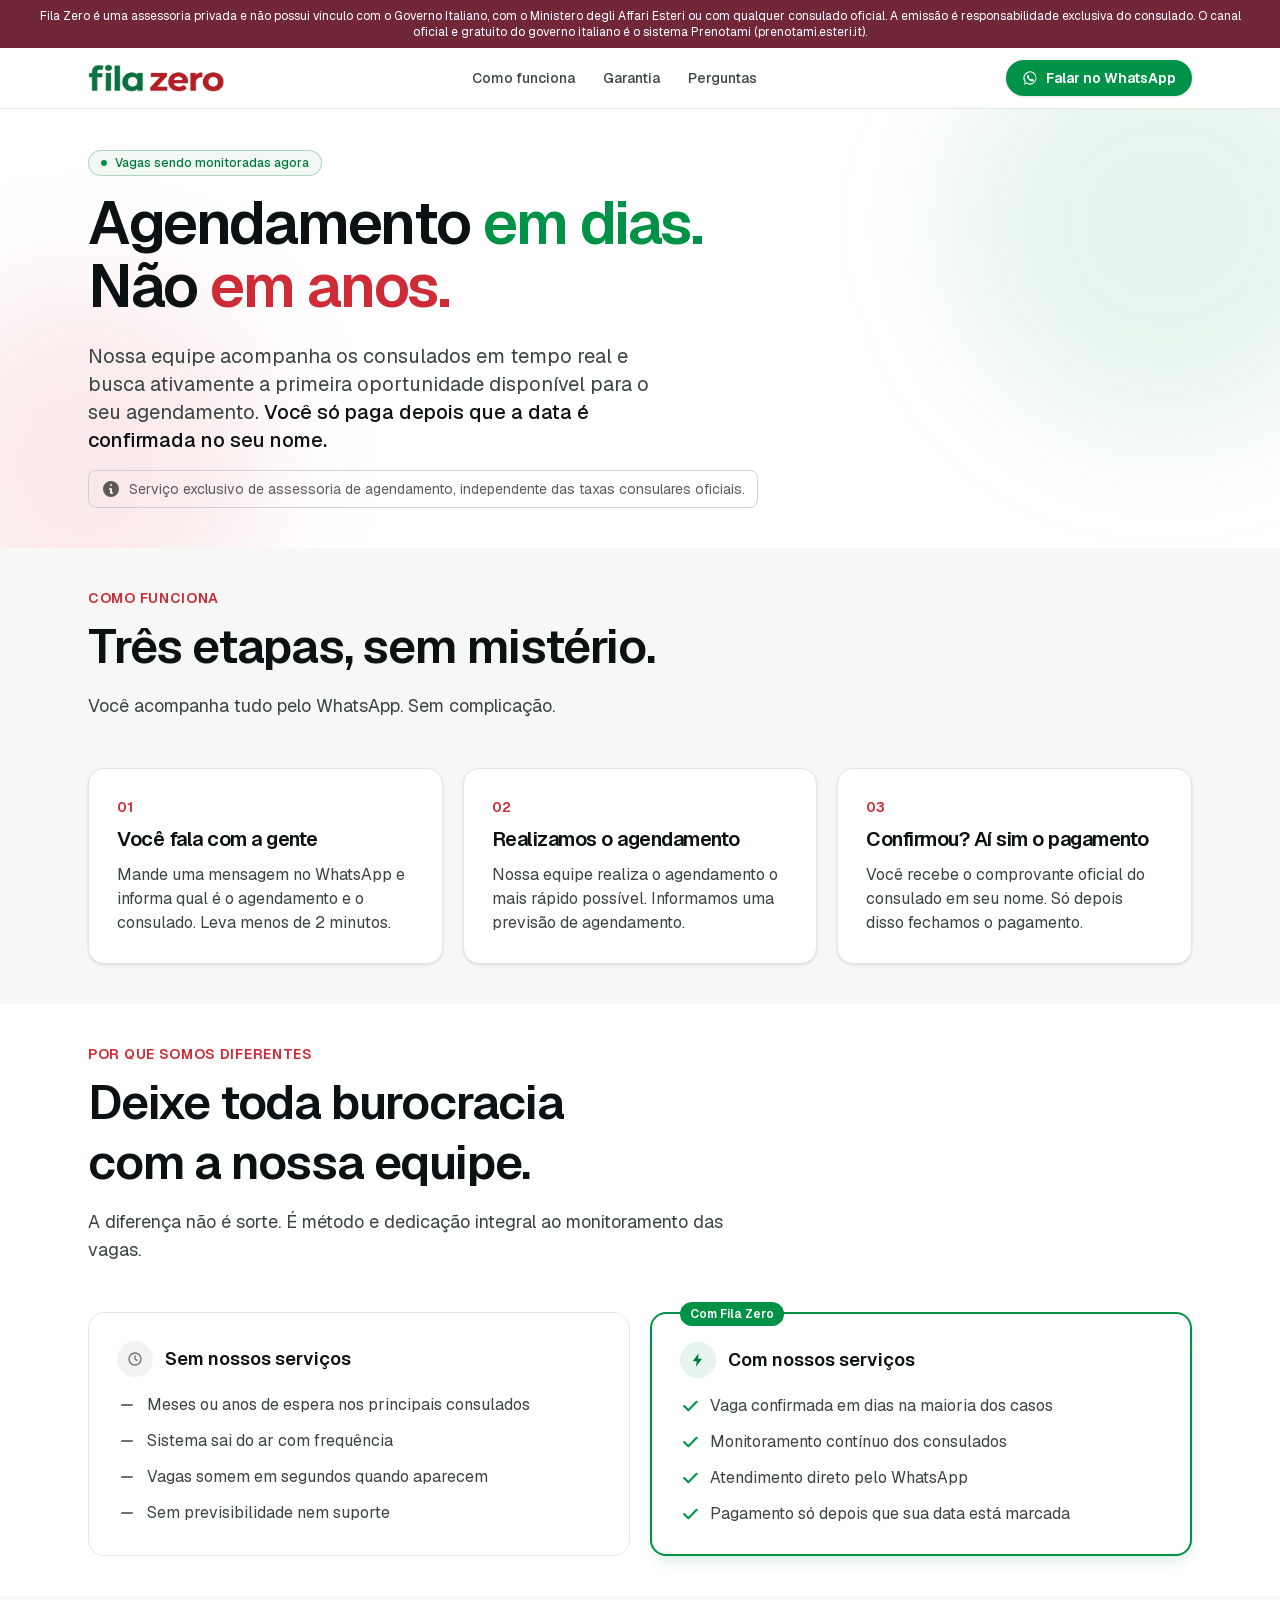
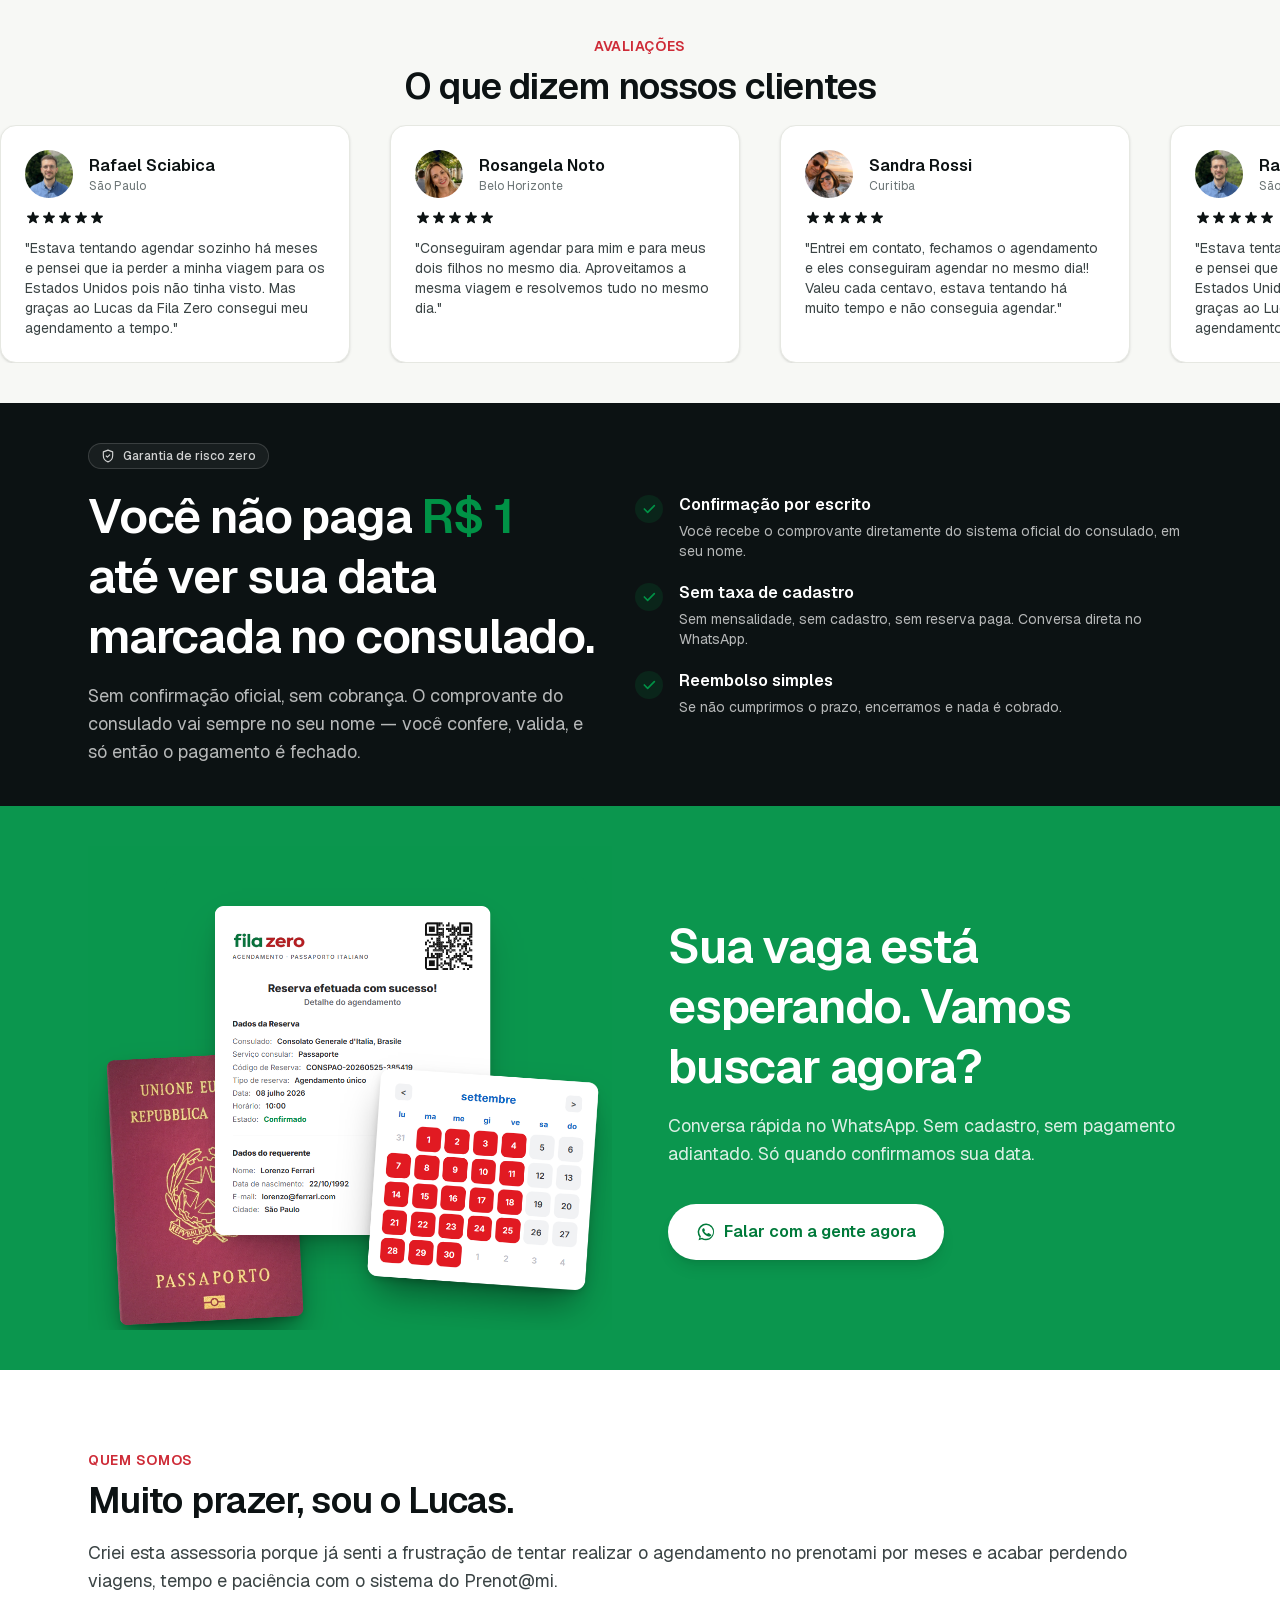
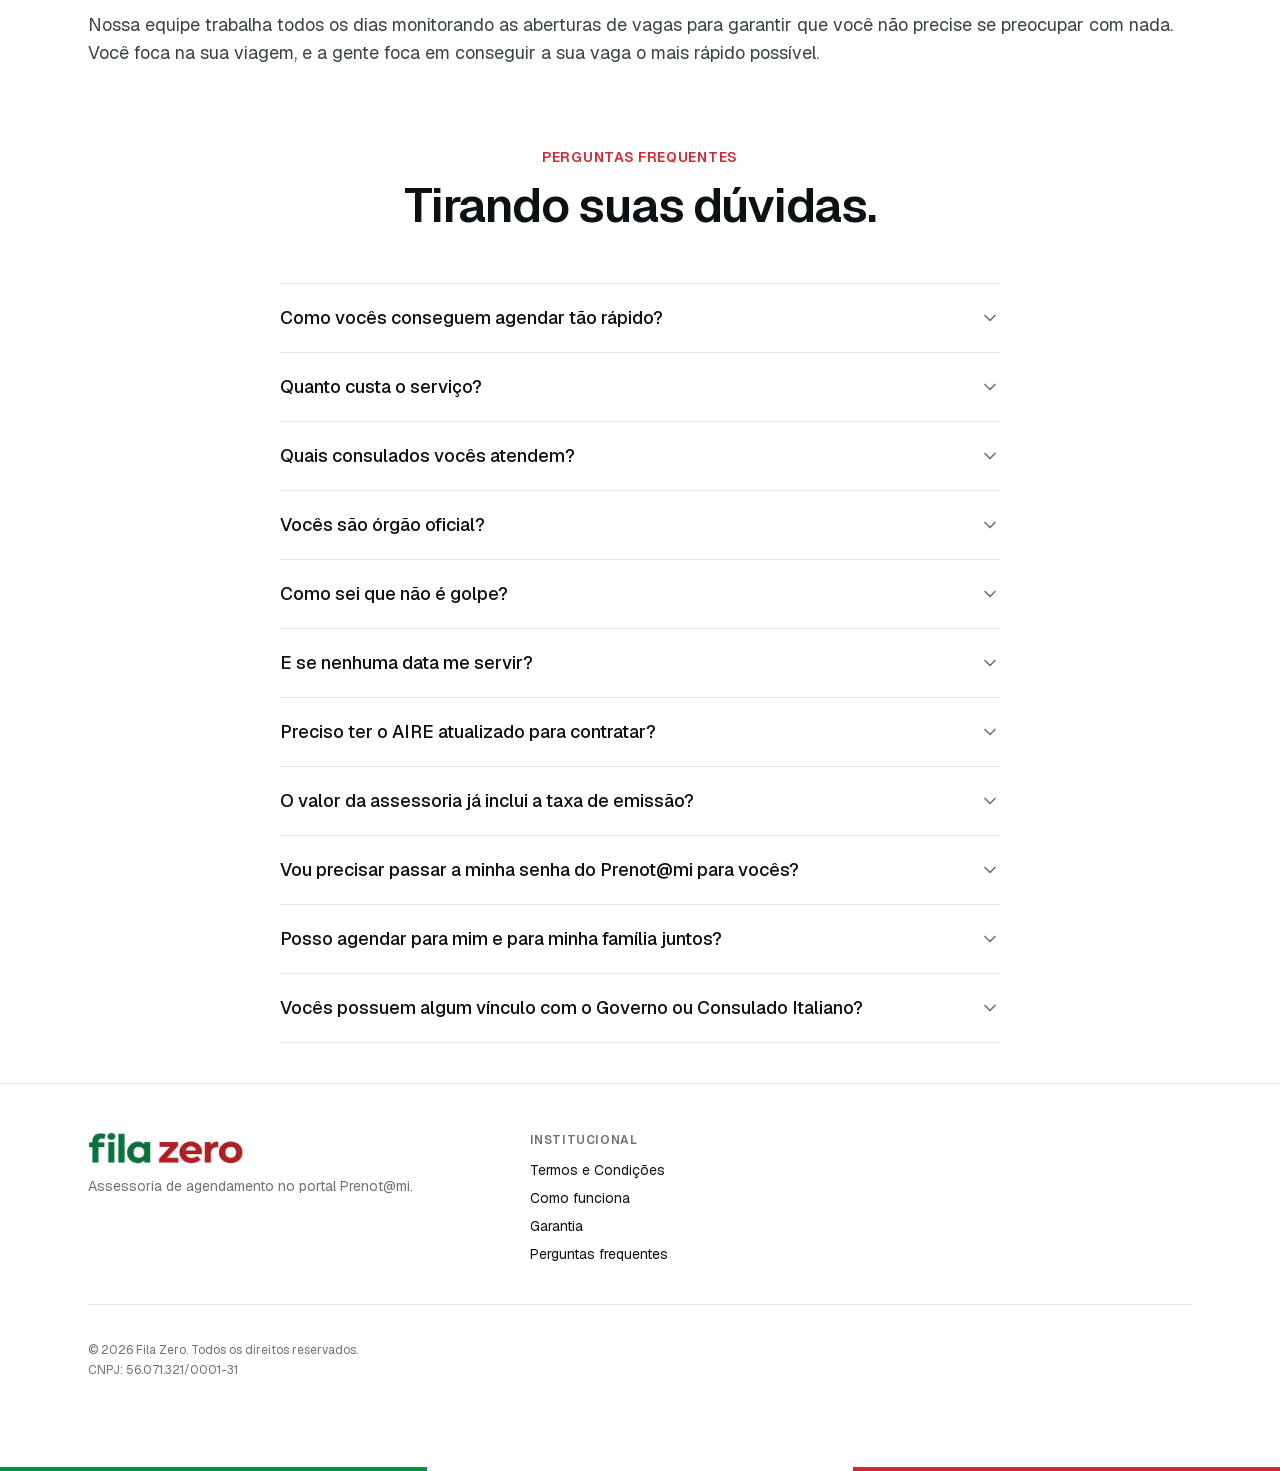
==== commit 61816662: "Add files via upload" ====
--- a/index.html
+++ b/index.html
@@ -152,4 +152,4 @@
 height="0" width="0" style="display:none;visibility:hidden"></iframe></noscript>
 <!-- End Google Tag Manager (noscript) -->
 <div class="bg-italia-verde text-white text-xs py-2 px-6 text-center z-50 relative" style="color: #ffffff;background-color: #712737">Fila Zero é uma assessoria privada e não possui vínculo com o Governo Italiano, com o Ministero degli Affari Esteri ou com qualquer consulado oficial. A emissão é responsabilidade exclusiva do consulado. O canal oficial e gratuito do governo italiano é o sistema Prenotami (prenotami.esteri.it).</div>
-<div hidden=""><!--$--><!--/$--></div><header class="sticky top-0 z-30 border-b border-paper-line bg-paper/90 backdrop-blur"><div class="mx-auto flex max-w-6xl items-center justify-between px-4 py-3 sm:px-6"><a class="flex items-center" aria-label="Fila Zero" href="/"><img alt="Fila Zero" width="364" height="75" decoding="async" data-nimg="1" class="h-7 w-auto" style="color:transparent" srcSet="./logo.png" src="./logo.png"/></a><nav class="hidden items-center gap-7 text-sm font-medium text-ink-soft md:flex"><a href="#como-funciona" class="hover:text-ink">Como funciona</a><a href="#garantia" class="hover:text-ink">Garantia</a><a href="#faq" class="hover:text-ink">Perguntas</a></nav><a href="https://wa.me/5511959336300?text=Ol%C3%A1!%20Vi%20o%20site%20de%20voc%C3%AAs%20e%20quero%20saber%20como%20funciona." target="_blank" rel="noopener noreferrer" class="inline-flex items-center gap-2 rounded-full bg-italia-verde px-4 py-2 text-sm font-semibold text-white shadow-sm transition hover:bg-italia-verde-dark"><svg viewBox="0 0 24 24" class="h-4 w-4" fill="currentColor" aria-hidden="true"><path d="M19.1 4.9A10 10 0 0 0 4.2 18.2L3 22l3.9-1.2a10 10 0 0 0 14.7-8.8 10 10 0 0 0-2.5-7.1Zm-7.1 15.3a8.3 8.3 0 0 1-4.2-1.1l-.3-.2-2.3.7.7-2.2-.2-.3a8.3 8.3 0 1 1 6.3 3.1Zm4.5-6.2c-.2-.1-1.4-.7-1.6-.8-.2-.1-.4-.1-.5.1-.2.2-.6.8-.7.9-.1.1-.3.1-.5 0-.7-.3-1.4-.7-2-1.3-.5-.4-.8-1-1.2-1.6-.1-.2 0-.4.1-.5l.4-.4.2-.4c.1-.1 0-.3 0-.4l-.7-1.6c-.2-.4-.4-.4-.5-.4h-.5c-.2 0-.4 0-.7.3-.2.3-.9.9-.9 2.1 0 1.3 1 2.5 1.1 2.7.1.2 1.9 2.9 4.7 4 .7.3 1.2.5 1.6.6.7.2 1.3.2 1.8.1.5-.1 1.4-.6 1.6-1.1.2-.6.2-1 .1-1.1-.1-.1-.3-.2-.5-.3Z"></path></svg><span class="hidden sm:inline">Falar no WhatsApp</span><span class="sm:hidden">WhatsApp</span></a></div></header><main class="flex-1"><section class="relative overflow-hidden"><div class="pointer-events-none absolute -top-24 -right-24 h-[420px] w-[420px] rounded-full bg-italia-verde/10 blur-3xl" aria-hidden="true"></div><div class="pointer-events-none absolute -bottom-24 -left-24 h-[360px] w-[360px] rounded-full bg-italia-vermelho/10 blur-3xl" aria-hidden="true"></div><div class="relative mx-auto max-w-6xl px-4 pt-16 pb-20 sm:px-6 sm:pt-24 sm:pb-28"><div class="max-w-3xl"><div><span class="inline-flex items-center gap-2 rounded-full border border-italia-verde/30 bg-italia-verde/5 px-3 py-1 text-xs font-medium text-italia-verde-dark"><span class="pulse-soft h-1.5 w-1.5 rounded-full bg-italia-verde"></span>Vagas sendo monitoradas agora</span><h1 class="mt-5 text-balance text-4xl font-semibold leading-[1.05] tracking-tight sm:text-5xl lg:text-6xl">Agendamento<!-- --> <span class="text-italia-verde">em dias.</span><br/>Não <span class="text-italia-vermelho">em anos.</span></h1><p class="mt-6 max-w-xl text-lg text-ink-soft sm:text-xl">Nossa equipe acompanha os consulados em tempo real e busca ativamente a primeira oportunidade disponível para o seu agendamento.<!-- --> <span class="font-medium text-ink">Você só paga depois que a data é confirmada no seu nome.</span></p><div class="mt-4 inline-flex items-start gap-2 rounded-lg border px-3 py-2 text-sm" style="color: #5b5b5b;border-color: #d1d1d1"><svg class="w-5 h-5 shrink-0" fill="currentColor" viewBox="0 0 20 20"><path fill-rule="evenodd" d="M18 10a8 8 0 11-16 0 8 8 0 0116 0zm-7-4a1 1 0 11-2 0 1 1 0 012 0zM9 9a1 1 0 000 2v3a1 1 0 001 1h1a1 1 0 100-2v-3a1 1 0 00-1-1H9z" clip-rule="evenodd"></path></svg><span>Serviço exclusivo de assessoria de agendamento, independente das taxas consulares oficiais.</span></div></div></div></div></section><section id="como-funciona" class="bg-paper-tint"><div class="mx-auto max-w-6xl px-4 py-20 sm:px-6 sm:py-24"><div class="max-w-2xl"><div class="text-sm font-semibold uppercase tracking-wider text-italia-vermelho">Como funciona</div><h2 class="mt-2 text-balance text-3xl font-semibold leading-tight tracking-tight sm:text-4xl lg:text-5xl">Três etapas, sem mistério.</h2><p class="mt-4 text-ink-soft sm:text-lg ">Você acompanha tudo pelo WhatsApp. Sem complicação.</p></div><ol class="mt-12 grid gap-5 md:grid-cols-3"><li class="relative rounded-2xl border border-paper-line bg-white p-7 shadow-sm"><div class="text-sm font-semibold text-italia-vermelho">01</div><h3 class="mt-2 text-xl font-semibold tracking-tight">Você fala com a gente</h3><p class="mt-2.5 text-ink-soft">Mande uma mensagem no WhatsApp e informa qual é o agendamento e o consulado. Leva menos de 2 minutos.</p></li><li class="relative rounded-2xl border border-paper-line bg-white p-7 shadow-sm"><div class="text-sm font-semibold text-italia-vermelho">02</div><h3 class="mt-2 text-xl font-semibold tracking-tight">Realizamos o agendamento</h3><p class="mt-2.5 text-ink-soft">Nossa equipe realiza o agendamento o mais rápido possível. Informamos uma previsão de agendamento.</p></li><li class="relative rounded-2xl border border-paper-line bg-white p-7 shadow-sm"><div class="text-sm font-semibold text-italia-vermelho">03</div><h3 class="mt-2 text-xl font-semibold tracking-tight">Confirmou? Aí sim o pagamento</h3><p class="mt-2.5 text-ink-soft">Você recebe o comprovante oficial do consulado em seu nome. Só depois disso fechamos o pagamento.</p></li></ol></div></section><section class="relative"><div class="mx-auto max-w-6xl px-4 py-20 sm:px-6 sm:py-24"><div class="max-w-2xl"><div class="text-sm font-semibold uppercase tracking-wider text-italia-vermelho">Por que somos diferentes</div><h2 class="mt-2 text-balance text-3xl font-semibold leading-tight tracking-tight sm:text-4xl lg:text-5xl">Deixe toda burocracia com a nossa equipe.</h2><p class="mt-4 text-ink-soft sm:text-lg ">A diferença não é sorte. É método e dedicação integral ao monitoramento das vagas.</p></div><div class="mt-12 grid gap-5 md:grid-cols-2"><div class="rounded-2xl border border-paper-line bg-white p-7"><div class="flex items-center gap-3"><span class="inline-flex h-9 w-9 items-center justify-center rounded-full bg-ink/5 text-ink-muted"><svg viewBox="0 0 24 24" class="h-4 w-4" fill="none" stroke="currentColor" stroke-width="2" stroke-linecap="round" stroke-linejoin="round" aria-hidden="true"><circle cx="12" cy="12" r="9"></circle><path d="M12 7v5l3 2"></path></svg></span><h3 class="text-lg font-semibold">Sem nossos serviços</h3></div><ul class="mt-5 space-y-3 text-ink-soft"><li class="flex items-start gap-2.5"><svg viewBox="0 0 24 24" class="mt-0.5 h-5 w-5 shrink-0 text-ink-muted" fill="none" stroke="currentColor" stroke-width="2.5" stroke-linecap="round" aria-hidden="true"><path d="M6 12h12"></path></svg><span>Meses ou anos de espera nos principais consulados</span></li><li class="flex items-start gap-2.5"><svg viewBox="0 0 24 24" class="mt-0.5 h-5 w-5 shrink-0 text-ink-muted" fill="none" stroke="currentColor" stroke-width="2.5" stroke-linecap="round" aria-hidden="true"><path d="M6 12h12"></path></svg><span>Sistema sai do ar com frequência</span></li><li class="flex items-start gap-2.5"><svg viewBox="0 0 24 24" class="mt-0.5 h-5 w-5 shrink-0 text-ink-muted" fill="none" stroke="currentColor" stroke-width="2.5" stroke-linecap="round" aria-hidden="true"><path d="M6 12h12"></path></svg><span>Vagas somem em segundos quando aparecem</span></li><li class="flex items-start gap-2.5"><svg viewBox="0 0 24 24" class="mt-0.5 h-5 w-5 shrink-0 text-ink-muted" fill="none" stroke="currentColor" stroke-width="2.5" stroke-linecap="round" aria-hidden="true"><path d="M6 12h12"></path></svg><span>Sem previsibilidade nem suporte</span></li></ul></div><div class="relative rounded-2xl border-2 border-italia-verde bg-white p-7 shadow-lg shadow-italia-verde/10"><span class="absolute -top-3 left-7 inline-flex items-center gap-1.5 rounded-full bg-italia-verde px-2.5 py-1 text-xs font-semibold text-white">Com <!-- -->Fila Zero</span><div class="flex items-center gap-3"><span class="inline-flex h-9 w-9 items-center justify-center rounded-full bg-italia-verde/10 text-italia-verde-dark"><svg viewBox="0 0 24 24" class="h-4 w-4" fill="currentColor" aria-hidden="true"><path d="M13 2 4 14h6l-1 8 9-12h-6l1-8Z"></path></svg></span><h3 class="text-lg font-semibold">Com nossos serviços</h3></div><ul class="mt-5 space-y-3 text-ink-soft"><li class="flex items-start gap-2.5"><svg viewBox="0 0 24 24" class="mt-0.5 h-5 w-5 shrink-0 text-italia-verde" fill="none" stroke="currentColor" stroke-width="2.5" stroke-linecap="round" stroke-linejoin="round" aria-hidden="true"><path d="M5 12l5 5L20 7"></path></svg><span>Vaga confirmada em dias na maioria dos casos</span></li><li class="flex items-start gap-2.5"><svg viewBox="0 0 24 24" class="mt-0.5 h-5 w-5 shrink-0 text-italia-verde" fill="none" stroke="currentColor" stroke-width="2.5" stroke-linecap="round" stroke-linejoin="round" aria-hidden="true"><path d="M5 12l5 5L20 7"></path></svg><span>Monitoramento contínuo dos consulados</span></li><li class="flex items-start gap-2.5"><svg viewBox="0 0 24 24" class="mt-0.5 h-5 w-5 shrink-0 text-italia-verde" fill="none" stroke="currentColor" stroke-width="2.5" stroke-linecap="round" stroke-linejoin="round" aria-hidden="true"><path d="M5 12l5 5L20 7"></path></svg><span>Atendimento direto pelo WhatsApp</span></li><li class="flex items-start gap-2.5"><svg viewBox="0 0 24 24" class="mt-0.5 h-5 w-5 shrink-0 text-italia-verde" fill="none" stroke="currentColor" stroke-width="2.5" stroke-linecap="round" stroke-linejoin="round" aria-hidden="true"><path d="M5 12l5 5L20 7"></path></svg><span>Pagamento só depois que sua data está marcada</span></li></ul></div></div></div></section><section id="depoimentos" class="overflow-hidden bg-paper-tint py-20 sm:py-24"><div class="mx-auto max-w-6xl px-4 sm:px-6 mb-12 text-center"><div class="text-sm font-semibold uppercase tracking-wider text-italia-vermelho">Avaliações</div><h2 class="mt-2 text-balance text-3xl font-semibold leading-tight tracking-tight sm:text-4xl pb-4">O que dizem nossos clientes</h2></div><style>@keyframes marquee { 0% { transform: translateX(0%); } 100% { transform: translateX(-100%); } } .animate-marquee { animation: marquee 30s linear infinite; } .group:hover .animate-marquee { animation-play-state: paused; }</style><div class="relative flex overflow-hidden group"><div class="flex animate-marquee min-w-max" style="gap: 2.5rem; padding-right: 2.5rem;"><div class="rounded-2xl border border-paper-line bg-white p-6 shadow-sm" style="width: 350px; flex-shrink: 0;"><div class="flex items-center gap-4"><img src="./Rafael-Sciabica.png" alt="Rafael Sciabica" class="h-12 w-12 rounded-full object-cover" style="width: 48px; height: 48px; border-radius: 50%; object-fit: cover;"><div><div class="font-semibold">Rafael Sciabica</div><div class="text-xs text-ink-muted">São Paulo</div></div></div><div class="mt-3 flex text-yellow-400"><svg class="h-4 w-4" style="width: 16px; height: 16px;" fill="currentColor" viewBox="0 0 20 20"><path d="M9.049 2.927c.3-.921 1.603-.921 1.902 0l1.07 3.292a1 1 0 00.95.69h3.462c.969 0 1.371 1.24.588 1.81l-2.8 2.034a1 1 0 00-.364 1.118l1.07 3.292c.3.921-.755 1.688-1.54 1.118l-2.8-2.034a1 1 0 00-1.175 0l-2.8 2.034c-.784.57-1.838-.197-1.539-1.118l1.07-3.292a1 1 0 00-.364-1.118L2.98 8.72c-.783-.57-.38-1.81.588-1.81h3.461a1 1 0 00.951-.69l1.07-3.292z"></path></svg><svg class="h-4 w-4" style="width: 16px; height: 16px;" fill="currentColor" viewBox="0 0 20 20"><path d="M9.049 2.927c.3-.921 1.603-.921 1.902 0l1.07 3.292a1 1 0 00.95.69h3.462c.969 0 1.371 1.24.588 1.81l-2.8 2.034a1 1 0 00-.364 1.118l1.07 3.292c.3.921-.755 1.688-1.54 1.118l-2.8-2.034a1 1 0 00-1.175 0l-2.8 2.034c-.784.57-1.838-.197-1.539-1.118l1.07-3.292a1 1 0 00-.364-1.118L2.98 8.72c-.783-.57-.38-1.81.588-1.81h3.461a1 1 0 00.951-.69l1.07-3.292z"></path></svg><svg class="h-4 w-4" style="width: 16px; height: 16px;" fill="currentColor" viewBox="0 0 20 20"><path d="M9.049 2.927c.3-.921 1.603-.921 1.902 0l1.07 3.292a1 1 0 00.95.69h3.462c.969 0 1.371 1.24.588 1.81l-2.8 2.034a1 1 0 00-.364 1.118l1.07 3.292c.3.921-.755 1.688-1.54 1.118l-2.8-2.034a1 1 0 00-1.175 0l-2.8 2.034c-.784.57-1.838-.197-1.539-1.118l1.07-3.292a1 1 0 00-.364-1.118L2.98 8.72c-.783-.57-.38-1.81.588-1.81h3.461a1 1 0 00.951-.69l1.07-3.292z"></path></svg><svg class="h-4 w-4" style="width: 16px; height: 16px;" fill="currentColor" viewBox="0 0 20 20"><path d="M9.049 2.927c.3-.921 1.603-.921 1.902 0l1.07 3.292a1 1 0 00.95.69h3.462c.969 0 1.371 1.24.588 1.81l-2.8 2.034a1 1 0 00-.364 1.118l1.07 3.292c.3.921-.755 1.688-1.54 1.118l-2.8-2.034a1 1 0 00-1.175 0l-2.8 2.034c-.784.57-1.838-.197-1.539-1.118l1.07-3.292a1 1 0 00-.364-1.118L2.98 8.72c-.783-.57-.38-1.81.588-1.81h3.461a1 1 0 00.951-.69l1.07-3.292z"></path></svg><svg class="h-4 w-4" style="width: 16px; height: 16px;" fill="currentColor" viewBox="0 0 20 20"><path d="M9.049 2.927c.3-.921 1.603-.921 1.902 0l1.07 3.292a1 1 0 00.95.69h3.462c.969 0 1.371 1.24.588 1.81l-2.8 2.034a1 1 0 00-.364 1.118l1.07 3.292c.3.921-.755 1.688-1.54 1.118l-2.8-2.034a1 1 0 00-1.175 0l-2.8 2.034c-.784.57-1.838-.197-1.539-1.118l1.07-3.292a1 1 0 00-.364-1.118L2.98 8.72c-.783-.57-.38-1.81.588-1.81h3.461a1 1 0 00.951-.69l1.07-3.292z"></path></svg></div><p class="mt-3 text-sm text-ink-soft">"Estava tentando agendar sozinho há meses e pensei que ia perder a minha viagem para os Estados Unidos pois não tinha visto. Mas graças ao Lucas da Fila Zero consegui meu agendamento a tempo."</p></div><div class="rounded-2xl border border-paper-line bg-white p-6 shadow-sm" style="width: 350px; flex-shrink: 0;"><div class="flex items-center gap-4"><img src="./Rosangela-Noto.png" alt="Rosangela Noto" class="h-12 w-12 rounded-full object-cover" style="width: 48px; height: 48px; border-radius: 50%; object-fit: cover;"><div><div class="font-semibold">Rosangela Noto</div><div class="text-xs text-ink-muted">Belo Horizonte</div></div></div><div class="mt-3 flex text-yellow-400"><svg class="h-4 w-4" style="width: 16px; height: 16px;" fill="currentColor" viewBox="0 0 20 20"><path d="M9.049 2.927c.3-.921 1.603-.921 1.902 0l1.07 3.292a1 1 0 00.95.69h3.462c.969 0 1.371 1.24.588 1.81l-2.8 2.034a1 1 0 00-.364 1.118l1.07 3.292c.3.921-.755 1.688-1.54 1.118l-2.8-2.034a1 1 0 00-1.175 0l-2.8 2.034c-.784.57-1.838-.197-1.539-1.118l1.07-3.292a1 1 0 00-.364-1.118L2.98 8.72c-.783-.57-.38-1.81.588-1.81h3.461a1 1 0 00.951-.69l1.07-3.292z"></path></svg><svg class="h-4 w-4" style="width: 16px; height: 16px;" fill="currentColor" viewBox="0 0 20 20"><path d="M9.049 2.927c.3-.921 1.603-.921 1.902 0l1.07 3.292a1 1 0 00.95.69h3.462c.969 0 1.371 1.24.588 1.81l-2.8 2.034a1 1 0 00-.364 1.118l1.07 3.292c.3.921-.755 1.688-1.54 1.118l-2.8-2.034a1 1 0 00-1.175 0l-2.8 2.034c-.784.57-1.838-.197-1.539-1.118l1.07-3.292a1 1 0 00-.364-1.118L2.98 8.72c-.783-.57-.38-1.81.588-1.81h3.461a1 1 0 00.951-.69l1.07-3.292z"></path></svg><svg class="h-4 w-4" style="width: 16px; height: 16px;" fill="currentColor" viewBox="0 0 20 20"><path d="M9.049 2.927c.3-.921 1.603-.921 1.902 0l1.07 3.292a1 1 0 00.95.69h3.462c.969 0 1.371 1.24.588 1.81l-2.8 2.034a1 1 0 00-.364 1.118l1.07 3.292c.3.921-.755 1.688-1.54 1.118l-2.8-2.034a1 1 0 00-1.175 0l-2.8 2.034c-.784.57-1.838-.197-1.539-1.118l1.07-3.292a1 1 0 00-.364-1.118L2.98 8.72c-.783-.57-.38-1.81.588-1.81h3.461a1 1 0 00.951-.69l1.07-3.292z"></path></svg><svg class="h-4 w-4" style="width: 16px; height: 16px;" fill="currentColor" viewBox="0 0 20 20"><path d="M9.049 2.927c.3-.921 1.603-.921 1.902 0l1.07 3.292a1 1 0 00.95.69h3.462c.969 0 1.371 1.24.588 1.81l-2.8 2.034a1 1 0 00-.364 1.118l1.07 3.292c.3.921-.755 1.688-1.54 1.118l-2.8-2.034a1 1 0 00-1.175 0l-2.8 2.034c-.784.57-1.838-.197-1.539-1.118l1.07-3.292a1 1 0 00-.364-1.118L2.98 8.72c-.783-.57-.38-1.81.588-1.81h3.461a1 1 0 00.951-.69l1.07-3.292z"></path></svg><svg class="h-4 w-4" style="width: 16px; height: 16px;" fill="currentColor" viewBox="0 0 20 20"><path d="M9.049 2.927c.3-.921 1.603-.921 1.902 0l1.07 3.292a1 1 0 00.95.69h3.462c.969 0 1.371 1.24.588 1.81l-2.8 2.034a1 1 0 00-.364 1.118l1.07 3.292c.3.921-.755 1.688-1.54 1.118l-2.8-2.034a1 1 0 00-1.175 0l-2.8 2.034c-.784.57-1.838-.197-1.539-1.118l1.07-3.292a1 1 0 00-.364-1.118L2.98 8.72c-.783-.57-.38-1.81.588-1.81h3.461a1 1 0 00.951-.69l1.07-3.292z"></path></svg></div><p class="mt-3 text-sm text-ink-soft">"Conseguiram agendar para mim e para meus dois filhos no mesmo dia. Aproveitamos a mesma viagem e resolvemos tudo no mesmo dia."</p></div><div class="rounded-2xl border border-paper-line bg-white p-6 shadow-sm" style="width: 350px; flex-shrink: 0;"><div class="flex items-center gap-4"><img src="./Sandra-Rossi.png" alt="Sandra Rossi" class="h-12 w-12 rounded-full object-cover" style="width: 48px; height: 48px; border-radius: 50%; object-fit: cover;"><div><div class="font-semibold">Sandra Rossi</div><div class="text-xs text-ink-muted">Curitiba</div></div></div><div class="mt-3 flex text-yellow-400"><svg class="h-4 w-4" style="width: 16px; height: 16px;" fill="currentColor" viewBox="0 0 20 20"><path d="M9.049 2.927c.3-.921 1.603-.921 1.902 0l1.07 3.292a1 1 0 00.95.69h3.462c.969 0 1.371 1.24.588 1.81l-2.8 2.034a1 1 0 00-.364 1.118l1.07 3.292c.3.921-.755 1.688-1.54 1.118l-2.8-2.034a1 1 0 00-1.175 0l-2.8 2.034c-.784.57-1.838-.197-1.539-1.118l1.07-3.292a1 1 0 00-.364-1.118L2.98 8.72c-.783-.57-.38-1.81.588-1.81h3.461a1 1 0 00.951-.69l1.07-3.292z"></path></svg><svg class="h-4 w-4" style="width: 16px; height: 16px;" fill="currentColor" viewBox="0 0 20 20"><path d="M9.049 2.927c.3-.921 1.603-.921 1.902 0l1.07 3.292a1 1 0 00.95.69h3.462c.969 0 1.371 1.24.588 1.81l-2.8 2.034a1 1 0 00-.364 1.118l1.07 3.292c.3.921-.755 1.688-1.54 1.118l-2.8-2.034a1 1 0 00-1.175 0l-2.8 2.034c-.784.57-1.838-.197-1.539-1.118l1.07-3.292a1 1 0 00-.364-1.118L2.98 8.72c-.783-.57-.38-1.81.588-1.81h3.461a1 1 0 00.951-.69l1.07-3.292z"></path></svg><svg class="h-4 w-4" style="width: 16px; height: 16px;" fill="currentColor" viewBox="0 0 20 20"><path d="M9.049 2.927c.3-.921 1.603-.921 1.902 0l1.07 3.292a1 1 0 00.95.69h3.462c.969 0 1.371 1.24.588 1.81l-2.8 2.034a1 1 0 00-.364 1.118l1.07 3.292c.3.921-.755 1.688-1.54 1.118l-2.8-2.034a1 1 0 00-1.175 0l-2.8 2.034c-.784.57-1.838-.197-1.539-1.118l1.07-3.292a1 1 0 00-.364-1.118L2.98 8.72c-.783-.57-.38-1.81.588-1.81h3.461a1 1 0 00.951-.69l1.07-3.292z"></path></svg><svg class="h-4 w-4" style="width: 16px; height: 16px;" fill="currentColor" viewBox="0 0 20 20"><path d="M9.049 2.927c.3-.921 1.603-.921 1.902 0l1.07 3.292a1 1 0 00.95.69h3.462c.969 0 1.371 1.24.588 1.81l-2.8 2.034a1 1 0 00-.364 1.118l1.07 3.292c.3.921-.755 1.688-1.54 1.118l-2.8-2.034a1 1 0 00-1.175 0l-2.8 2.034c-.784.57-1.838-.197-1.539-1.118l1.07-3.292a1 1 0 00-.364-1.118L2.98 8.72c-.783-.57-.38-1.81.588-1.81h3.461a1 1 0 00.951-.69l1.07-3.292z"></path></svg><svg class="h-4 w-4" style="width: 16px; height: 16px;" fill="currentColor" viewBox="0 0 20 20"><path d="M9.049 2.927c.3-.921 1.603-.921 1.902 0l1.07 3.292a1 1 0 00.95.69h3.462c.969 0 1.371 1.24.588 1.81l-2.8 2.034a1 1 0 00-.364 1.118l1.07 3.292c.3.921-.755 1.688-1.54 1.118l-2.8-2.034a1 1 0 00-1.175 0l-2.8 2.034c-.784.57-1.838-.197-1.539-1.118l1.07-3.292a1 1 0 00-.364-1.118L2.98 8.72c-.783-.57-.38-1.81.588-1.81h3.461a1 1 0 00.951-.69l1.07-3.292z"></path></svg></div><p class="mt-3 text-sm text-ink-soft">"Entrei em contato, fechamos o agendamento e eles conseguiram agendar no mesmo dia!! Valeu cada centavo, estava tentando há muito tempo e não conseguia agendar."</p></div></div><div class="flex animate-marquee min-w-max" style="gap: 2.5rem; padding-right: 2.5rem;" aria-hidden="true"><div class="rounded-2xl border border-paper-line bg-white p-6 shadow-sm" style="width: 350px; flex-shrink: 0;"><div class="flex items-center gap-4"><img src="./Rafael-Sciabica.png" alt="Rafael Sciabica" class="h-12 w-12 rounded-full object-cover" style="width: 48px; height: 48px; border-radius: 50%; object-fit: cover;"><div><div class="font-semibold">Rafael Sciabica</div><div class="text-xs text-ink-muted">São Paulo</div></div></div><div class="mt-3 flex text-yellow-400"><svg class="h-4 w-4" style="width: 16px; height: 16px;" fill="currentColor" viewBox="0 0 20 20"><path d="M9.049 2.927c.3-.921 1.603-.921 1.902 0l1.07 3.292a1 1 0 00.95.69h3.462c.969 0 1.371 1.24.588 1.81l-2.8 2.034a1 1 0 00-.364 1.118l1.07 3.292c.3.921-.755 1.688-1.54 1.118l-2.8-2.034a1 1 0 00-1.175 0l-2.8 2.034c-.784.57-1.838-.197-1.539-1.118l1.07-3.292a1 1 0 00-.364-1.118L2.98 8.72c-.783-.57-.38-1.81.588-1.81h3.461a1 1 0 00.951-.69l1.07-3.292z"></path></svg><svg class="h-4 w-4" style="width: 16px; height: 16px;" fill="currentColor" viewBox="0 0 20 20"><path d="M9.049 2.927c.3-.921 1.603-.921 1.902 0l1.07 3.292a1 1 0 00.95.69h3.462c.969 0 1.371 1.24.588 1.81l-2.8 2.034a1 1 0 00-.364 1.118l1.07 3.292c.3.921-.755 1.688-1.54 1.118l-2.8-2.034a1 1 0 00-1.175 0l-2.8 2.034c-.784.57-1.838-.197-1.539-1.118l1.07-3.292a1 1 0 00-.364-1.118L2.98 8.72c-.783-.57-.38-1.81.588-1.81h3.461a1 1 0 00.951-.69l1.07-3.292z"></path></svg><svg class="h-4 w-4" style="width: 16px; height: 16px;" fill="currentColor" viewBox="0 0 20 20"><path d="M9.049 2.927c.3-.921 1.603-.921 1.902 0l1.07 3.292a1 1 0 00.95.69h3.462c.969 0 1.371 1.24.588 1.81l-2.8 2.034a1 1 0 00-.364 1.118l1.07 3.292c.3.921-.755 1.688-1.54 1.118l-2.8-2.034a1 1 0 00-1.175 0l-2.8 2.034c-.784.57-1.838-.197-1.539-1.118l1.07-3.292a1 1 0 00-.364-1.118L2.98 8.72c-.783-.57-.38-1.81.588-1.81h3.461a1 1 0 00.951-.69l1.07-3.292z"></path></svg><svg class="h-4 w-4" style="width: 16px; height: 16px;" fill="currentColor" viewBox="0 0 20 20"><path d="M9.049 2.927c.3-.921 1.603-.921 1.902 0l1.07 3.292a1 1 0 00.95.69h3.462c.969 0 1.371 1.24.588 1.81l-2.8 2.034a1 1 0 00-.364 1.118l1.07 3.292c.3.921-.755 1.688-1.54 1.118l-2.8-2.034a1 1 0 00-1.175 0l-2.8 2.034c-.784.57-1.838-.197-1.539-1.118l1.07-3.292a1 1 0 00-.364-1.118L2.98 8.72c-.783-.57-.38-1.81.588-1.81h3.461a1 1 0 00.951-.69l1.07-3.292z"></path></svg><svg class="h-4 w-4" style="width: 16px; height: 16px;" fill="currentColor" viewBox="0 0 20 20"><path d="M9.049 2.927c.3-.921 1.603-.921 1.902 0l1.07 3.292a1 1 0 00.95.69h3.462c.969 0 1.371 1.24.588 1.81l-2.8 2.034a1 1 0 00-.364 1.118l1.07 3.292c.3.921-.755 1.688-1.54 1.118l-2.8-2.034a1 1 0 00-1.175 0l-2.8 2.034c-.784.57-1.838-.197-1.539-1.118l1.07-3.292a1 1 0 00-.364-1.118L2.98 8.72c-.783-.57-.38-1.81.588-1.81h3.461a1 1 0 00.951-.69l1.07-3.292z"></path></svg></div><p class="mt-3 text-sm text-ink-soft">"Estava tentando agendar sozinho há meses e pensei que ia perder a minha viagem para os Estados Unidos pois não tinha visto. Mas graças ao Lucas da Fila Zero consegui meu agendamento a tempo."</p></div><div class="rounded-2xl border border-paper-line bg-white p-6 shadow-sm" style="width: 350px; flex-shrink: 0;"><div class="flex items-center gap-4"><img src="./Rosangela-Noto.png" alt="Rosangela Noto" class="h-12 w-12 rounded-full object-cover" style="width: 48px; height: 48px; border-radius: 50%; object-fit: cover;"><div><div class="font-semibold">Rosangela Noto</div><div class="text-xs text-ink-muted">Belo Horizonte</div></div></div><div class="mt-3 flex text-yellow-400"><svg class="h-4 w-4" style="width: 16px; height: 16px;" fill="currentColor" viewBox="0 0 20 20"><path d="M9.049 2.927c.3-.921 1.603-.921 1.902 0l1.07 3.292a1 1 0 00.95.69h3.462c.969 0 1.371 1.24.588 1.81l-2.8 2.034a1 1 0 00-.364 1.118l1.07 3.292c.3.921-.755 1.688-1.54 1.118l-2.8-2.034a1 1 0 00-1.175 0l-2.8 2.034c-.784.57-1.838-.197-1.539-1.118l1.07-3.292a1 1 0 00-.364-1.118L2.98 8.72c-.783-.57-.38-1.81.588-1.81h3.461a1 1 0 00.951-.69l1.07-3.292z"></path></svg><svg class="h-4 w-4" style="width: 16px; height: 16px;" fill="currentColor" viewBox="0 0 20 20"><path d="M9.049 2.927c.3-.921 1.603-.921 1.902 0l1.07 3.292a1 1 0 00.95.69h3.462c.969 0 1.371 1.24.588 1.81l-2.8 2.034a1 1 0 00-.364 1.118l1.07 3.292c.3.921-.755 1.688-1.54 1.118l-2.8-2.034a1 1 0 00-1.175 0l-2.8 2.034c-.784.57-1.838-.197-1.539-1.118l1.07-3.292a1 1 0 00-.364-1.118L2.98 8.72c-.783-.57-.38-1.81.588-1.81h3.461a1 1 0 00.951-.69l1.07-3.292z"></path></svg><svg class="h-4 w-4" style="width: 16px; height: 16px;" fill="currentColor" viewBox="0 0 20 20"><path d="M9.049 2.927c.3-.921 1.603-.921 1.902 0l1.07 3.292a1 1 0 00.95.69h3.462c.969 0 1.371 1.24.588 1.81l-2.8 2.034a1 1 0 00-.364 1.118l1.07 3.292c.3.921-.755 1.688-1.54 1.118l-2.8-2.034a1 1 0 00-1.175 0l-2.8 2.034c-.784.57-1.838-.197-1.539-1.118l1.07-3.292a1 1 0 00-.364-1.118L2.98 8.72c-.783-.57-.38-1.81.588-1.81h3.461a1 1 0 00.951-.69l1.07-3.292z"></path></svg><svg class="h-4 w-4" style="width: 16px; height: 16px;" fill="currentColor" viewBox="0 0 20 20"><path d="M9.049 2.927c.3-.921 1.603-.921 1.902 0l1.07 3.292a1 1 0 00.95.69h3.462c.969 0 1.371 1.24.588 1.81l-2.8 2.034a1 1 0 00-.364 1.118l1.07 3.292c.3.921-.755 1.688-1.54 1.118l-2.8-2.034a1 1 0 00-1.175 0l-2.8 2.034c-.784.57-1.838-.197-1.539-1.118l1.07-3.292a1 1 0 00-.364-1.118L2.98 8.72c-.783-.57-.38-1.81.588-1.81h3.461a1 1 0 00.951-.69l1.07-3.292z"></path></svg><svg class="h-4 w-4" style="width: 16px; height: 16px;" fill="currentColor" viewBox="0 0 20 20"><path d="M9.049 2.927c.3-.921 1.603-.921 1.902 0l1.07 3.292a1 1 0 00.95.69h3.462c.969 0 1.371 1.24.588 1.81l-2.8 2.034a1 1 0 00-.364 1.118l1.07 3.292c.3.921-.755 1.688-1.54 1.118l-2.8-2.034a1 1 0 00-1.175 0l-2.8 2.034c-.784.57-1.838-.197-1.539-1.118l1.07-3.292a1 1 0 00-.364-1.118L2.98 8.72c-.783-.57-.38-1.81.588-1.81h3.461a1 1 0 00.951-.69l1.07-3.292z"></path></svg></div><p class="mt-3 text-sm text-ink-soft">"Conseguiram agendar para mim e para meus dois filhos no mesmo dia. Aproveitamos a mesma viagem e resolvemos tudo no mesmo dia."</p></div><div class="rounded-2xl border border-paper-line bg-white p-6 shadow-sm" style="width: 350px; flex-shrink: 0;"><div class="flex items-center gap-4"><img src="./Sandra-Rossi.png" alt="Sandra Rossi" class="h-12 w-12 rounded-full object-cover" style="width: 48px; height: 48px; border-radius: 50%; object-fit: cover;"><div><div class="font-semibold">Sandra Rossi</div><div class="text-xs text-ink-muted">Curitiba</div></div></div><div class="mt-3 flex text-yellow-400"><svg class="h-4 w-4" style="width: 16px; height: 16px;" fill="currentColor" viewBox="0 0 20 20"><path d="M9.049 2.927c.3-.921 1.603-.921 1.902 0l1.07 3.292a1 1 0 00.95.69h3.462c.969 0 1.371 1.24.588 1.81l-2.8 2.034a1 1 0 00-.364 1.118l1.07 3.292c.3.921-.755 1.688-1.54 1.118l-2.8-2.034a1 1 0 00-1.175 0l-2.8 2.034c-.784.57-1.838-.197-1.539-1.118l1.07-3.292a1 1 0 00-.364-1.118L2.98 8.72c-.783-.57-.38-1.81.588-1.81h3.461a1 1 0 00.951-.69l1.07-3.292z"></path></svg><svg class="h-4 w-4" style="width: 16px; height: 16px;" fill="currentColor" viewBox="0 0 20 20"><path d="M9.049 2.927c.3-.921 1.603-.921 1.902 0l1.07 3.292a1 1 0 00.95.69h3.462c.969 0 1.371 1.24.588 1.81l-2.8 2.034a1 1 0 00-.364 1.118l1.07 3.292c.3.921-.755 1.688-1.54 1.118l-2.8-2.034a1 1 0 00-1.175 0l-2.8 2.034c-.784.57-1.838-.197-1.539-1.118l1.07-3.292a1 1 0 00-.364-1.118L2.98 8.72c-.783-.57-.38-1.81.588-1.81h3.461a1 1 0 00.951-.69l1.07-3.292z"></path></svg><svg class="h-4 w-4" style="width: 16px; height: 16px;" fill="currentColor" viewBox="0 0 20 20"><path d="M9.049 2.927c.3-.921 1.603-.921 1.902 0l1.07 3.292a1 1 0 00.95.69h3.462c.969 0 1.371 1.24.588 1.81l-2.8 2.034a1 1 0 00-.364 1.118l1.07 3.292c.3.921-.755 1.688-1.54 1.118l-2.8-2.034a1 1 0 00-1.175 0l-2.8 2.034c-.784.57-1.838-.197-1.539-1.118l1.07-3.292a1 1 0 00-.364-1.118L2.98 8.72c-.783-.57-.38-1.81.588-1.81h3.461a1 1 0 00.951-.69l1.07-3.292z"></path></svg><svg class="h-4 w-4" style="width: 16px; height: 16px;" fill="currentColor" viewBox="0 0 20 20"><path d="M9.049 2.927c.3-.921 1.603-.921 1.902 0l1.07 3.292a1 1 0 00.95.69h3.462c.969 0 1.371 1.24.588 1.81l-2.8 2.034a1 1 0 00-.364 1.118l1.07 3.292c.3.921-.755 1.688-1.54 1.118l-2.8-2.034a1 1 0 00-1.175 0l-2.8 2.034c-.784.57-1.838-.197-1.539-1.118l1.07-3.292a1 1 0 00-.364-1.118L2.98 8.72c-.783-.57-.38-1.81.588-1.81h3.461a1 1 0 00.951-.69l1.07-3.292z"></path></svg><svg class="h-4 w-4" style="width: 16px; height: 16px;" fill="currentColor" viewBox="0 0 20 20"><path d="M9.049 2.927c.3-.921 1.603-.921 1.902 0l1.07 3.292a1 1 0 00.95.69h3.462c.969 0 1.371 1.24.588 1.81l-2.8 2.034a1 1 0 00-.364 1.118l1.07 3.292c.3.921-.755 1.688-1.54 1.118l-2.8-2.034a1 1 0 00-1.175 0l-2.8 2.034c-.784.57-1.838-.197-1.539-1.118l1.07-3.292a1 1 0 00-.364-1.118L2.98 8.72c-.783-.57-.38-1.81.588-1.81h3.461a1 1 0 00.951-.69l1.07-3.292z"></path></svg></div><p class="mt-3 text-sm text-ink-soft">"Entrei em contato, fechamos o agendamento e eles conseguiram agendar no mesmo dia!! Valeu cada centavo, estava tentando há muito tempo e não conseguia agendar."</p></div></div></div></section><section id="garantia" class="bg-ink text-paper"><div class="mx-auto max-w-6xl px-4 py-20 sm:px-6 sm:py-24"><div class="grid items-center gap-10 lg:grid-cols-[1fr_1.1fr]"><div><span class="inline-flex items-center gap-2 rounded-full border border-white/15 bg-white/5 px-3 py-1 text-xs font-medium text-white/80"><svg viewBox="0 0 24 24" class="h-3.5 w-3.5" fill="none" stroke="currentColor" stroke-width="2" stroke-linecap="round" stroke-linejoin="round" aria-hidden="true"><path d="M12 2 4 5v6c0 5 3.4 9.4 8 11 4.6-1.6 8-6 8-11V5l-8-3Z"></path><path d="m9 12 2 2 4-4"></path></svg>Garantia de risco zero</span><h2 class="mt-5 text-balance text-3xl font-semibold leading-tight tracking-tight sm:text-4xl lg:text-5xl">Você não paga<!-- --> <span class="whitespace-nowrap text-italia-verde">R$ 1</span> <!-- -->até ver sua data marcada no consulado.</h2><p class="mt-5 max-w-xl text-white/70 sm:text-lg">Sem confirmação oficial, sem cobrança. O comprovante do consulado vai sempre no seu nome — você confere, valida, e só então o pagamento é fechado.</p></div><div><ul class="space-y-5"><li class="flex gap-4"><span class="mt-0.5 inline-flex h-7 w-7 shrink-0 items-center justify-center rounded-full bg-italia-verde/15 text-italia-verde"><svg viewBox="0 0 24 24" class="h-4 w-4" fill="none" stroke="currentColor" stroke-width="2.5" stroke-linecap="round" stroke-linejoin="round" aria-hidden="true"><path d="M5 12l5 5L20 7"></path></svg></span><div><div class="font-semibold">Confirmação por escrito</div><p class="mt-1 text-sm text-white/70">Você recebe o comprovante diretamente do sistema oficial do consulado, em seu nome.</p></div></li><li class="flex gap-4"><span class="mt-0.5 inline-flex h-7 w-7 shrink-0 items-center justify-center rounded-full bg-italia-verde/15 text-italia-verde"><svg viewBox="0 0 24 24" class="h-4 w-4" fill="none" stroke="currentColor" stroke-width="2.5" stroke-linecap="round" stroke-linejoin="round" aria-hidden="true"><path d="M5 12l5 5L20 7"></path></svg></span><div><div class="font-semibold">Sem taxa de cadastro</div><p class="mt-1 text-sm text-white/70">Sem mensalidade, sem cadastro, sem reserva paga. Conversa direta no WhatsApp.</p></div></li><li class="flex gap-4"><span class="mt-0.5 inline-flex h-7 w-7 shrink-0 items-center justify-center rounded-full bg-italia-verde/15 text-italia-verde"><svg viewBox="0 0 24 24" class="h-4 w-4" fill="none" stroke="currentColor" stroke-width="2.5" stroke-linecap="round" stroke-linejoin="round" aria-hidden="true"><path d="M5 12l5 5L20 7"></path></svg></span><div><div class="font-semibold">Reembolso simples</div><p class="mt-1 text-sm text-white/70">Se não cumprirmos o prazo, encerramos e nada é cobrado.</p></div></li></ul></div></div></div></section><section class="relative overflow-hidden bg-[#0B964E]"><div class="relative mx-auto max-w-6xl px-4 py-20 sm:px-6 sm:py-24"><div class="grid items-center gap-10 lg:grid-cols-2 lg:gap-14"><div class="flex justify-center lg:justify-start"><img alt="Comprovante de agendamento Fila Zero" loading="lazy" width="820" height="760" decoding="async" data-nimg="1" class="h-auto w-full max-w-md lg:max-w-none" style="color:transparent" srcSet="./composicao.png" src="./composicao.png"/></div><div class="text-center lg:text-left"><h2 class="text-balance text-3xl font-semibold leading-tight tracking-tight text-white sm:text-4xl lg:text-5xl">Sua vaga está esperando. Vamos buscar agora?</h2><p class="mx-auto mt-5 max-w-xl text-white/85 sm:text-lg lg:mx-0">Conversa rápida no WhatsApp. Sem cadastro, sem pagamento adiantado. Só quando confirmamos sua data.</p><div class="mt-9 flex justify-center lg:justify-start"><a href="https://wa.me/5511959336300?text=Ol%C3%A1!%20Vi%20o%20site%20de%20voc%C3%AAs%20e%20quero%20saber%20como%20funciona." target="_blank" rel="noopener noreferrer" class="inline-flex items-center justify-center gap-2 rounded-full bg-white px-7 py-4 text-base font-semibold text-italia-verde-dark shadow-lg transition hover:bg-paper-tint"><svg viewBox="0 0 24 24" class="h-5 w-5" fill="currentColor" aria-hidden="true"><path d="M19.1 4.9A10 10 0 0 0 4.2 18.2L3 22l3.9-1.2a10 10 0 0 0 14.7-8.8 10 10 0 0 0-2.5-7.1Zm-7.1 15.3a8.3 8.3 0 0 1-4.2-1.1l-.3-.2-2.3.7.7-2.2-.2-.3a8.3 8.3 0 1 1 6.3 3.1Zm4.5-6.2c-.2-.1-1.4-.7-1.6-.8-.2-.1-.4-.1-.5.1-.2.2-.6.8-.7.9-.1.1-.3.1-.5 0-.7-.3-1.4-.7-2-1.3-.5-.4-.8-1-1.2-1.6-.1-.2 0-.4.1-.5l.4-.4.2-.4c.1-.1 0-.3 0-.4l-.7-1.6c-.2-.4-.4-.4-.5-.4h-.5c-.2 0-.4 0-.7.3-.2.3-.9.9-.9 2.1 0 1.3 1 2.5 1.1 2.7.1.2 1.9 2.9 4.7 4 .7.3 1.2.5 1.6.6.7.2 1.3.2 1.8.1.5-.1 1.4-.6 1.6-1.1.2-.6.2-1 .1-1.1-.1-.1-.3-.2-.5-.3Z"></path></svg>Falar com a gente agora</a></div></div></div></div></section><section id="faq"><section id="sobre" class="bg-white"><div class="mx-auto max-w-6xl px-4 py-20 sm:px-6 sm:py-24"><div class="grid items-center gap-10 lg:grid-cols-1"><div class="order-2 lg:order-1"><img id="minha-imagem" alt="Lucas" data-src="./Eu.png" class="rounded-3xl shadow-2xl object-cover w-full" style="display: none; height: 500px; width: 100%;"></div><div class="order-1 lg:order-2"><div class="text-sm font-semibold uppercase tracking-wider text-italia-vermelho">Quem somos</div><h2 class="mt-2 text-balance text-3xl font-semibold leading-tight tracking-tight sm:text-4xl">Muito prazer, sou o Lucas.</h2><p class="mt-4 text-ink-soft sm:text-lg">Criei esta assessoria porque já senti a frustração de tentar realizar o agendamento no prenotami por meses e acabar perdendo viagens, tempo e paciência com o sistema do Prenot@mi.</p><p class="mt-4 text-ink-soft sm:text-lg">Nossa equipe trabalha todos os dias monitorando as aberturas de vagas para garantir que você não precise se preocupar com nada. Você foca na sua viagem, e a gente foca em conseguir a sua vaga o mais rápido possível.</p></div></div></div></section><div class="mx-auto max-w-3xl px-4 py-20 sm:px-6 sm:py-24"><div class="text-center"><div class="text-sm font-semibold uppercase tracking-wider text-italia-vermelho">Perguntas frequentes</div><h2 class="mt-2 text-balance text-3xl font-semibold leading-tight tracking-tight sm:text-4xl lg:text-5xl">Tirando suas dúvidas.</h2></div><div class="mt-12 divide-y divide-paper-line border-y border-paper-line"><details name="faq" class="group py-5"><summary class="flex cursor-pointer items-center justify-between gap-4 list-none"><span class="text-base font-medium sm:text-lg">Como vocês conseguem agendar tão rápido?</span><svg viewBox="0 0 24 24" class="h-5 w-5 shrink-0 text-ink-muted transition group-open:rotate-180" fill="none" stroke="currentColor" stroke-width="2" stroke-linecap="round" stroke-linejoin="round" aria-hidden="true"><path d="m6 9 6 6 6-6"></path></svg></summary><p class="mt-3 text-ink-soft">Nossa equipe monitora os sistemas dos consulados em tempo integral. Quando uma vaga é liberada, atuamos imediatamente. Não revelamos detalhes operacionais, mas todo o processo passa pelos canais oficiais — sua confirmação vem direto do consulado.</p></details><details name="faq" class="group py-5"><summary class="flex cursor-pointer items-center justify-between gap-4 list-none"><span class="text-base font-medium sm:text-lg">Quanto custa o serviço?</span><svg viewBox="0 0 24 24" class="h-5 w-5 shrink-0 text-ink-muted transition group-open:rotate-180" fill="none" stroke="currentColor" stroke-width="2" stroke-linecap="round" stroke-linejoin="round" aria-hidden="true"><path d="m6 9 6 6 6-6"></path></svg></summary><p class="mt-3 text-ink-soft">O valor varia conforme consulado e tipo de serviço. Passamos um orçamento detalhado no WhatsApp, sem compromisso. O pagamento só é solicitado depois que sua data está confirmada.</p></details><details name="faq" class="group py-5"><summary class="flex cursor-pointer items-center justify-between gap-4 list-none"><span class="text-base font-medium sm:text-lg">Quais consulados vocês atendem?</span><svg viewBox="0 0 24 24" class="h-5 w-5 shrink-0 text-ink-muted transition group-open:rotate-180" fill="none" stroke="currentColor" stroke-width="2" stroke-linecap="round" stroke-linejoin="round" aria-hidden="true"><path d="m6 9 6 6 6-6"></path></svg></summary><p class="mt-3 text-ink-soft">Todos os consulados italianos no Brasil: São Paulo, Rio de Janeiro, Belo Horizonte, Curitiba, Porto Alegre, Recife e Brasília.</p></details><details name="faq" class="group py-5"><summary class="flex cursor-pointer items-center justify-between gap-4 list-none"><span class="text-base font-medium sm:text-lg">Vocês são órgão oficial?</span><svg viewBox="0 0 24 24" class="h-5 w-5 shrink-0 text-ink-muted transition group-open:rotate-180" fill="none" stroke="currentColor" stroke-width="2" stroke-linecap="round" stroke-linejoin="round" aria-hidden="true"><path d="m6 9 6 6 6-6"></path></svg></summary><p class="mt-3 text-ink-soft">Não. Somos uma assessoria privada. A emissão é feita exclusivamente pelo consulado. Nosso serviço é o agendamento da sua vaga — o atendimento presencial é direto com o órgão oficial.</p></details><details name="faq" class="group py-5"><summary class="flex cursor-pointer items-center justify-between gap-4 list-none"><span class="text-base font-medium sm:text-lg">Como sei que não é golpe?</span><svg viewBox="0 0 24 24" class="h-5 w-5 shrink-0 text-ink-muted transition group-open:rotate-180" fill="none" stroke="currentColor" stroke-width="2" stroke-linecap="round" stroke-linejoin="round" aria-hidden="true"><path d="m6 9 6 6 6-6"></path></svg></summary><p class="mt-3 text-ink-soft">Você não paga absolutamente nada antes da confirmação. Quando localizamos sua vaga, enviamos o comprovante oficial em seu nome, gerado pelo próprio sistema do consulado. Só depois disso o pagamento é fechado.</p></details><details name="faq" class="group py-5"><summary class="flex cursor-pointer items-center justify-between gap-4 list-none"><span class="text-base font-medium sm:text-lg">E se nenhuma data me servir?</span><svg viewBox="0 0 24 24" class="h-5 w-5 shrink-0 text-ink-muted transition group-open:rotate-180" fill="none" stroke="currentColor" stroke-width="2" stroke-linecap="round" stroke-linejoin="round" aria-hidden="true"><path d="m6 9 6 6 6-6"></path></svg></summary><p class="mt-3 text-ink-soft">Tentamos remarcar dentro das datas disponíveis. Caso nada funcione pra você, encerramos sem cobrança nenhuma.</p></details><details name="faq" class="group py-5"><summary class="flex cursor-pointer items-center justify-between gap-4 list-none"><span class="text-base font-medium sm:text-lg">Preciso ter o AIRE atualizado para contratar?</span><svg viewBox="0 0 24 24" class="h-5 w-5 shrink-0 text-ink-muted transition group-open:rotate-180" fill="none" stroke="currentColor" stroke-width="2" stroke-linecap="round" stroke-linejoin="round" aria-hidden="true"><path d="m6 9 6 6 6-6"></path></svg></summary><p class="mt-3 text-ink-soft">Sim. Para que possamos realizar o seu agendamento, você já deve ser um cidadão italiano reconhecido e o seu cadastro no AIRE (Registro de Italianos Residentes no Exterior) precisa estar obrigatoriamente atualizado no consulado da sua região.</p></details><details name="faq" class="group py-5"><summary class="flex cursor-pointer items-center justify-between gap-4 list-none"><span class="text-base font-medium sm:text-lg">O valor da assessoria já inclui a taxa de emissão?</span><svg viewBox="0 0 24 24" class="h-5 w-5 shrink-0 text-ink-muted transition group-open:rotate-180" fill="none" stroke="currentColor" stroke-width="2" stroke-linecap="round" stroke-linejoin="round" aria-hidden="true"><path d="m6 9 6 6 6-6"></path></svg></summary><p class="mt-3 text-ink-soft">Não. O nosso valor refere-se exclusivamente ao serviço de monitoramento e busca do seu agendamento. A taxa de emissão (cerca de 116 Euros) é uma taxa governamental que deve ser paga por você diretamente ao Consulado no dia do atendimento.</p></details><details name="faq" class="group py-5"><summary class="flex cursor-pointer items-center justify-between gap-4 list-none"><span class="text-base font-medium sm:text-lg">Vou precisar passar a minha senha do Prenot@mi para vocês?</span><svg viewBox="0 0 24 24" class="h-5 w-5 shrink-0 text-ink-muted transition group-open:rotate-180" fill="none" stroke="currentColor" stroke-width="2" stroke-linecap="round" stroke-linejoin="round" aria-hidden="true"><path d="m6 9 6 6 6-6"></path></svg></summary><p class="mt-3 text-ink-soft">Não. Nós não solicitamos a sua senha do portal. Tudo o que pedimos são os dados dos seus documentos necessários para realizar o preenchimento do formulário de agendamento no sistema oficial de forma correta e ágil. Mantemos total sigilo e segurança das suas informações.</p></details><details name="faq" class="group py-5"><summary class="flex cursor-pointer items-center justify-between gap-4 list-none"><span class="text-base font-medium sm:text-lg">Posso agendar para mim e para minha família juntos?</span><svg viewBox="0 0 24 24" class="h-5 w-5 shrink-0 text-ink-muted transition group-open:rotate-180" fill="none" stroke="currentColor" stroke-width="2" stroke-linecap="round" stroke-linejoin="round" aria-hidden="true"><path d="m6 9 6 6 6-6"></path></svg></summary><p class="mt-3 text-ink-soft">A regra varia de acordo com o consulado. Filhos menores de idade geralmente podem ser incluídos no agendamento do titular sem problemas. Já para cônjuges ou filhos maiores de idade, o consulado exige agendamentos individuais, mas nossa equipe tenta ao máximo conseguir horários no mesmo dia para todos.</p></details><details name="faq" class="group py-5"><summary class="flex cursor-pointer items-center justify-between gap-4 list-none"><span class="text-base font-medium sm:text-lg">Vocês possuem algum vínculo com o Governo ou Consulado Italiano?</span><svg viewBox="0 0 24 24" class="h-5 w-5 shrink-0 text-ink-muted transition group-open:rotate-180" fill="none" stroke="currentColor" stroke-width="2" stroke-linecap="round" stroke-linejoin="round" aria-hidden="true"><path d="m6 9 6 6 6-6"></path></svg></summary><p class="mt-3 text-ink-soft">Fila Zero é uma assessoria privada e não possui vínculo com o Governo Italiano, com o Ministero degli Affari Esteri ou com qualquer consulado oficial. A emissão é responsabilidade exclusiva do consulado. O canal oficial e gratuito do governo italiano é o sistema Prenotami (prenotami.esteri.it).</p></details></div></div></section></main><footer class="border-t border-paper-line bg-paper"><div class="mx-auto max-w-6xl px-4 py-12 sm:px-6"><div class="grid gap-8 md:grid-cols-[1.3fr_1fr_1fr]"><div><div class="flex items-center"><img alt="Fila Zero" loading="lazy" width="364" height="75" decoding="async" data-nimg="1" class="h-8 w-auto" style="color:transparent" srcSet="./logo.png" src="./logo.png"/></div><p class="mt-3 max-w-sm text-sm text-ink-muted">Assessoria de agendamento no portal Prenot@mi.</p></div><div><div class="text-xs font-semibold uppercase tracking-wider text-ink-muted">Institucional</div><ul class="mt-3 space-y-2 text-sm"><li><a href="#como-funciona" class="hover:text-italia-verde-dark">Como funciona</a></li><li><a href="#garantia" class="hover:text-italia-verde-dark">Garantia</a></li><li><a href="#faq" class="hover:text-italia-verde-dark">Perguntas frequentes</a></li></ul></div></div><div class="mt-10 border-t border-paper-line pt-6 text-xs leading-relaxed text-ink-muted"><p class="mt-3 flex flex-col gap-1 sm:flex-row sm:items-center sm:gap-4"><span>© <!-- -->2026<!-- --> <!-- -->Fila Zero<!-- -->. Todos os direitos reservados.</span><span>CNPJ: 56.071.321/0001-31</span><br><br></p></div></div><div class="italia-stripe h-1 w-full" aria-hidden="true"></div></footer><div class="fixed inset-x-0 bottom-0 z-40 border-t border-paper-line bg-white/95 px-4 py-3 backdrop-blur md:hidden"><a href="https://wa.me/5511959336300?text=Ol%C3%A1!%20Vi%20o%20site%20de%20voc%C3%AAs%20e%20quero%20saber%20como%20funciona." target="_blank" rel="noopener noreferrer" class="flex w-full items-center justify-center gap-2 rounded-full bg-italia-verde px-6 py-3.5 text-base font-semibold text-white shadow-md"><svg viewBox="0 0 24 24" class="h-5 w-5" fill="currentColor" aria-hidden="true"><path d="M19.1 4.9A10 10 0 0 0 4.2 18.2L3 22l3.9-1.2a10 10 0 0 0 14.7-8.8 10 10 0 0 0-2.5-7.1Zm-7.1 15.3a8.3 8.3 0 0 1-4.2-1.1l-.3-.2-2.3.7.7-2.2-.2-.3a8.3 8.3 0 1 1 6.3 3.1Zm4.5-6.2c-.2-.1-1.4-.7-1.6-.8-.2-.1-.4-.1-.5.1-.2.2-.6.8-.7.9-.1.1-.3.1-.5 0-.7-.3-1.4-.7-2-1.3-.5-.4-.8-1-1.2-1.6-.1-.2 0-.4.1-.5l.4-.4.2-.4c.1-.1 0-.3 0-.4l-.7-1.6c-.2-.4-.4-.4-.5-.4h-.5c-.2 0-.4 0-.7.3-.2.3-.9.9-.9 2.1 0 1.3 1 2.5 1.1 2.7.1.2 1.9 2.9 4.7 4 .7.3 1.2.5 1.6.6.7.2 1.3.2 1.8.1.5-.1 1.4-.6 1.6-1.1.2-.6.2-1 .1-1.1-.1-.1-.3-.2-.5-.3Z"></path></svg>Quero agendar agora</a></div><!--$--><!--/$--><script src="./_next/static/chunks/09hss-s-~066..js?dpl=dpl_8vAocQpgLvkjMhRzxKDkdT3Xs3D9" id="_R_" async=""></script><script>(self.__next_f=self.__next_f||[]).push([0])</script><script>self.__next_f.push([1,"1:\"$Sreact.fragment\"\n2:I[12224,[\"./_next/static/chunks/06k6o5~7u5tj3.js?dpl=dpl_8vAocQpgLvkjMhRzxKDkdT3Xs3D9\",\"./_next/static/chunks/14xdthwga5u9i.js?dpl=dpl_8vAocQpgLvkjMhRzxKDkdT3Xs3D9\"],\"default\"]\n3:I[67689,[\"./_next/static/chunks/06k6o5~7u5tj3.js?dpl=dpl_8vAocQpgLvkjMhRzxKDkdT3Xs3D9\",\"./_next/static/chunks/14xdthwga5u9i.js?dpl=dpl_8vAocQpgLvkjMhRzxKDkdT3Xs3D9\"],\"default\"]\n4:I[55367,[\"./_next/static/chunks/06k6o5~7u5tj3.js?dpl=dpl_8vAocQpgLvkjMhRzxKDkdT3Xs3D9\",\"./_next/static/chunks/14xdthwga5u9i.js?dpl=dpl_8vAocQpgLvkjMhRzxKDkdT3Xs3D9\",\"./_next/static/chunks/0ie_7c2w~5otv.js?dpl=dpl_8vAocQpgLvkjMhRzxKDkdT3Xs3D9\"],\"\"]\n5:I[83540,[\"./_next/static/chunks/06k6o5~7u5tj3.js?dpl=dpl_8vAocQpgLvkjMhRzxKDkdT3Xs3D9\",\"./_next/static/chunks/14xdthwga5u9i.js?dpl=dpl_8vAocQpgLvkjMhRzxKDkdT3Xs3D9\",\"./_next/static/chunks/0ie_7c2w~5otv.js?dpl=dpl_8vAocQpgLvkjMhRzxKDkdT3Xs3D9\"],\"Image\"]\n14:I[77663,[\"./_next/static/chunks/06k6o5~7u5tj3.js?dpl=dpl_8vAocQpgLvkjMhRzxKDkdT3Xs3D9\",\"./_next/static/chunks/14xdthwga5u9i.js?dpl=dpl_8vAocQpgLvkjMhRzxKDkdT3Xs3D9\"],\"default\",1]\n:HL[\"./_next/static/chunks/082ft06nru_jw.css?dpl=dpl_8vAocQpgLvkjMhRzxKDkdT3Xs3D9\",\"style\"]\n:HL[\"./_next/static/media/caa3a2e1cccd8315-s.p.09~u27dqhyhd6.woff2?dpl=dpl_8vAocQpgLvkjMhRzxKDkdT3Xs3D9\",\"font\",{\"crossOrigin\":\"\",\"type\":\"font/woff2\"}]\n"])</script><script>self.__next_f.push([1,"0:{\"P\":null,\"c\":[\"\",\"\"],\"q\":\"\",\"i\":false,\"f\":[[[\"\",{\"children\":[\"__PAGE__\",{}]},\"$undefined\",\"$undefined\",16],[[\"$\",\"$1\",\"c\",{\"children\":[[[\"$\",\"link\",\"0\",{\"rel\":\"stylesheet\",\"href\":\"./_next/static/chunks/082ft06nru_jw.css?dpl=dpl_8vAocQpgLvkjMhRzxKDkdT3Xs3D9\",\"precedence\":\"next\",\"crossOrigin\":\"$undefined\",\"nonce\":\"$undefined\"}],[\"$\",\"script\",\"script-0\",{\"src\":\"./_next/static/chunks/06k6o5~7u5tj3.js?dpl=dpl_8vAocQpgLvkjMhRzxKDkdT3Xs3D9\",\"async\":true,\"nonce\":\"$undefined\"}],[\"$\",\"script\",\"script-1\",{\"src\":\"./_next/static/chunks/14xdthwga5u9i.js?dpl=dpl_8vAocQpgLvkjMhRzxKDkdT3Xs3D9\",\"async\":true,\"nonce\":\"$undefined\"}]],[\"$\",\"html\",null,{\"lang\":\"pt-BR\",\"className\":\"geist_db8459eb-module__PZ6jEG__variable h-full antialiased\",\"children\":[\"$\",\"body\",null,{\"className\":\"min-h-full flex flex-col bg-paper text-ink\",\"children\":[\"$\",\"$L2\",null,{\"parallelRouterKey\":\"children\",\"error\":\"$undefined\",\"errorStyles\":\"$undefined\",\"errorScripts\":\"$undefined\",\"template\":[\"$\",\"$L3\",null,{}],\"templateStyles\":\"$undefined\",\"templateScripts\":\"$undefined\",\"notFound\":[[[\"$\",\"title\",null,{\"children\":\"404: This page could not be found.\"}],[\"$\",\"div\",null,{\"style\":{\"fontFamily\":\"system-ui,\\\"Segoe UI\\\",Roboto,Helvetica,Arial,sans-serif,\\\"Apple Color Emoji\\\",\\\"Segoe UI Emoji\\\"\",\"height\":\"100vh\",\"textAlign\":\"center\",\"display\":\"flex\",\"flexDirection\":\"column\",\"alignItems\":\"center\",\"justifyContent\":\"center\"},\"children\":[\"$\",\"div\",null,{\"children\":[[\"$\",\"style\",null,{\"dangerouslySetInnerHTML\":{\"__html\":\"body{color:#000;background:#fff;margin:0}.next-error-h1{border-right:1px solid rgba(0,0,0,.3)}@media (prefers-color-scheme:dark){body{color:#fff;background:#000}.next-error-h1{border-right:1px solid rgba(255,255,255,.3)}}\"}}],[\"$\",\"h1\",null,{\"className\":\"next-error-h1\",\"style\":{\"display\":\"inline-block\",\"margin\":\"0 20px 0 0\",\"padding\":\"0 23px 0 0\",\"fontSize\":24,\"fontWeight\":500,\"verticalAlign\":\"top\",\"lineHeight\":\"49px\"},\"children\":404}],[\"$\",\"div\",null,{\"style\":{\"display\":\"inline-block\"},\"children\":[\"$\",\"h2\",null,{\"style\":{\"fontSize\":14,\"fontWeight\":400,\"lineHeight\":\"49px\",\"margin\":0},\"children\":\"This page could not be found.\"}]}]]}]}]],[]],\"forbidden\":\"$undefined\",\"unauthorized\":\"$undefined\"}]}]}]]}],{\"children\":[[\"$\",\"$1\",\"c\",{\"children\":[[[\"$\",\"header\",null,{\"className\":\"sticky top-0 z-30 border-b border-paper-line bg-paper/90 backdrop-blur\",\"children\":[\"$\",\"div\",null,{\"className\":\"mx-auto flex max-w-6xl items-center justify-between px-4 py-3 sm:px-6\",\"children\":[[\"$\",\"$L4\",null,{\"href\":\"/\",\"className\":\"flex items-center\",\"aria-label\":\"Fila Zero\",\"children\":[\"$\",\"$L5\",null,{\"src\":\"/logo.png\",\"alt\":\"Fila Zero\",\"width\":364,\"height\":75,\"priority\":true,\"className\":\"h-7 w-auto\"}]}],[\"$\",\"nav\",null,{\"className\":\"hidden items-center gap-7 text-sm font-medium text-ink-soft md:flex\",\"children\":[[\"$\",\"a\",null,{\"href\":\"#como-funciona\",\"className\":\"hover:text-ink\",\"children\":\"Como funciona\"}],[\"$\",\"a\",null,{\"href\":\"#garantia\",\"className\":\"hover:text-ink\",\"children\":\"Garantia\"}],[\"$\",\"a\",null,{\"href\":\"#faq\",\"className\":\"hover:text-ink\",\"children\":\"Perguntas\"}]]}],[\"$\",\"a\",null,{\"href\":\"https://wa.me/5511959336300?text=Ol%C3%A1!%20Vi%20o%20site%20de%20voc%C3%AAs%20e%20quero%20agendar%20meu%20passaporte%20italiano.\",\"target\":\"_blank\",\"rel\":\"noopener noreferrer\",\"className\":\"inline-flex items-center gap-2 rounded-full bg-italia-verde px-4 py-2 text-sm font-semibold text-white shadow-sm transition hover:bg-italia-verde-dark\",\"children\":[[\"$\",\"svg\",null,{\"viewBox\":\"0 0 24 24\",\"className\":\"h-4 w-4\",\"fill\":\"currentColor\",\"aria-hidden\":true,\"children\":[\"$\",\"path\",null,{\"d\":\"M19.1 4.9A10 10 0 0 0 4.2 18.2L3 22l3.9-1.2a10 10 0 0 0 14.7-8.8 10 10 0 0 0-2.5-7.1Zm-7.1 15.3a8.3 8.3 0 0 1-4.2-1.1l-.3-.2-2.3.7.7-2.2-.2-.3a8.3 8.3 0 1 1 6.3 3.1Zm4.5-6.2c-.2-.1-1.4-.7-1.6-.8-.2-.1-.4-.1-.5.1-.2.2-.6.8-.7.9-.1.1-.3.1-.5 0-.7-.3-1.4-.7-2-1.3-.5-.4-.8-1-1.2-1.6-.1-.2 0-.4.1-.5l.4-.4.2-.4c.1-.1 0-.3 0-.4l-.7-1.6c-.2-.4-.4-.4-.5-.4h-.5c-.2 0-.4 0-.7.3-.2.3-.9.9-.9 2.1 0 1.3 1 2.5 1.1 2.7.1.2 1.9 2.9 4.7 4 .7.3 1.2.5 1.6.6.7.2 1.3.2 1.8.1.5-.1 1.4-.6 1.6-1.1.2-.6.2-1 .1-1.1-.1-.1-.3-.2-.5-.3Z\"}]}],[\"$\",\"span\",null,{\"className\":\"hidden sm:inline\",\"children\":\"Falar no WhatsApp\"}],[\"$\",\"span\",null,{\"className\":\"sm:hidden\",\"children\":\"WhatsApp\"}]]}]]}]}],[\"$\",\"main\",null,{\"className\":\"flex-1\",\"children\":[[\"$\",\"section\",null,{\"className\":\"relative overflow-hidden\",\"children\":[\"$L6\",\"$L7\",\"$L8\"]}],\"$L9\",\"$La\",\"$Lb\",\"$Lc\",\"$Ld\",\"$Le\"]}],\"$Lf\",\"$L10\"],[\"$L11\"],\"$L12\"]}],{},null,false,null]},null,false,null],\"$L13\",false]],\"m\":\"$undefined\",\"G\":[\"$14\",[\"$L15\"]],\"S\":true,\"h\":null,\"s\":\"$undefined\",\"l\":\"$undefined\",\"p\":\"$undefined\",\"d\":\"$undefined\"}\n"])</script><script>self.__next_f.push([1,"20:I[76779,[\"./_next/static/chunks/06k6o5~7u5tj3.js?dpl=dpl_8vAocQpgLvkjMhRzxKDkdT3Xs3D9\",\"./_next/static/chunks/14xdthwga5u9i.js?dpl=dpl_8vAocQpgLvkjMhRzxKDkdT3Xs3D9\"],\"OutletBoundary\"]\n21:\"$Sreact.suspense\"\n23:I[76779,[\"./_next/static/chunks/06k6o5~7u5tj3.js?dpl=dpl_8vAocQpgLvkjMhRzxKDkdT3Xs3D9\",\"./_next/static/chunks/14xdthwga5u9i.js?dpl=dpl_8vAocQpgLvkjMhRzxKDkdT3Xs3D9\"],\"ViewportBoundary\"]\n25:I[76779,[\"./_next/static/chunks/06k6o5~7u5tj3.js?dpl=dpl_8vAocQpgLvkjMhRzxKDkdT3Xs3D9\",\"./_next/static/chunks/14xdthwga5u9i.js?dpl=dpl_8vAocQpgLvkjMhRzxKDkdT3Xs3D9\"],\"MetadataBoundary\"]\n6:[\"$\",\"div\",null,{\"className\":\"pointer-events-none absolute -top-24 -right-24 h-[420px] w-[420px] rounded-full bg-italia-verde/10 blur-3xl\",\"aria-hidden\":true}]\n7:[\"$\",\"div\",null,{\"className\":\"pointer-events-none absolute -bottom-24 -left-24 h-[360px] w-[360px] rounded-full bg-italia-vermelho/10 blur-3xl\",\"aria-hidden\":true}]\n"])</script><script>self.__next_f.push([1,"8:[\"$\",\"div\",null,{\"className\":\"relative mx-auto max-w-6xl px-4 pt-16 pb-20 sm:px-6 sm:pt-24 sm:pb-28\",\"children\":[\"$\",\"div\",null,{\"className\":\"grid items-center gap-12 lg:grid-cols-[1.15fr_1fr]\",\"children\":[[\"$\",\"div\",null,{\"children\":[[\"$\",\"span\",null,{\"className\":\"inline-flex items-center gap-2 rounded-full border border-italia-verde/30 bg-italia-verde/5 px-3 py-1 text-xs font-medium text-italia-verde-dark\",\"children\":[[\"$\",\"span\",null,{\"className\":\"pulse-soft h-1.5 w-1.5 rounded-full bg-italia-verde\"}],\"Vagas sendo monitoradas agora\"]}],[\"$\",\"h1\",null,{\"className\":\"mt-5 text-balance text-4xl font-semibold leading-[1.05] tracking-tight sm:text-5xl lg:text-6xl\",\"children\":[\"Passaporte italiano agendado\",\" \",[\"$\",\"span\",null,{\"className\":\"text-italia-verde\",\"children\":\"em dias.\"}],[\"$\",\"br\",null,{}],\"Não \",[\"$\",\"span\",null,{\"className\":\"text-italia-vermelho\",\"children\":\"em anos.\"}]]}],[\"$\",\"p\",null,{\"className\":\"mt-6 max-w-xl text-lg text-ink-soft sm:text-xl\",\"children\":[\"Nossa equipe acompanha os consulados em tempo real e garante sua vaga na próxima janela disponível.\",\" \",[\"$\",\"span\",null,{\"className\":\"font-medium text-ink\",\"children\":\"Você só paga depois que a data é confirmada no seu nome.\"}]]}],[\"$\",\"div\",null,{\"children\":[[\"$\",\"a\",null,{\"href\":\"https://wa.me/5511959336300?text=Ol%C3%A1!%20Vi%20o%20site%20de%20voc%C3%AAs%20e%20quero%20agendar%20meu%20passaporte%20italiano.\",\"target\":\"_blank\",\"rel\":\"noopener noreferrer\",\"className\":\"inline-flex items-center justify-center gap-2 rounded-full bg-italia-verde px-6 py-3.5 text-base font-semibold text-white shadow-md transition hover:bg-italia-verde-dark\",\"children\":[[\"$\",\"svg\",null,{\"viewBox\":\"0 0 24 24\",\"className\":\"h-5 w-5\",\"fill\":\"currentColor\",\"aria-hidden\":true,\"children\":[\"$\",\"path\",null,{\"d\":\"M19.1 4.9A10 10 0 0 0 4.2 18.2L3 22l3.9-1.2a10 10 0 0 0 14.7-8.8 10 10 0 0 0-2.5-7.1Zm-7.1 15.3a8.3 8.3 0 0 1-4.2-1.1l-.3-.2-2.3.7.7-2.2-.2-.3a8.3 8.3 0 1 1 6.3 3.1Zm4.5-6.2c-.2-.1-1.4-.7-1.6-.8-.2-.1-.4-.1-.5.1-.2.2-.6.8-.7.9-.1.1-.3.1-.5 0-.7-.3-1.4-.7-2-1.3-.5-.4-.8-1-1.2-1.6-.1-.2 0-.4.1-.5l.4-.4.2-.4c.1-.1 0-.3 0-.4l-.7-1.6c-.2-.4-.4-.4-.5-.4h-.5c-.2 0-.4 0-.7.3-.2.3-.9.9-.9 2.1 0 1.3 1 2.5 1.1 2.7.1.2 1.9 2.9 4.7 4 .7.3 1.2.5 1.6.6.7.2 1.3.2 1.8.1.5-.1 1.4-.6 1.6-1.1.2-.6.2-1 .1-1.1-.1-.1-.3-.2-.5-.3Z\"}]}],\"Quero agendar agora\"]}],[\"$\",\"a\",null,{\"href\":\"#como-funciona\",\"className\":\"inline-flex items-center justify-center gap-2 rounded-full border border-paper-line bg-white px-6 py-3.5 text-base font-semibold text-ink-soft transition hover:border-ink/20 hover:text-ink\",\"children\":\"Como funciona\"}]]}]]}],[\"$\",\"div\",null,{\"className\":\"relative\",\"children\":[[\"$\",\"div\",null,{\"className\":\"italia-stripe absolute -top-2 left-6 right-6 h-1 rounded-full opacity-70\",\"aria-hidden\":true}],[\"$\",\"div\",null,{\"className\":\"rounded-2xl border border-paper-line bg-white p-6 shadow-xl shadow-black/[0.04] sm:p-7\",\"children\":[[\"$\",\"div\",null,{\"className\":\"flex items-center justify-between border-b border-paper-line pb-4\",\"children\":[[\"$\",\"div\",null,{\"children\":[[\"$\",\"div\",null,{\"className\":\"text-xs uppercase tracking-wider text-ink-muted\",\"children\":\"Consulado de\"}],[\"$\",\"div\",null,{\"className\":\"text-base font-semibold\",\"children\":\"São Paulo\"}]]}],[\"$\",\"span\",null,{\"className\":\"inline-flex items-center gap-1.5 rounded-full bg-italia-verde/10 px-2.5 py-1 text-xs font-medium text-italia-verde-dark\",\"children\":[[\"$\",\"span\",null,{\"className\":\"h-1.5 w-1.5 rounded-full bg-italia-verde\"}],\"Vaga liberada\"]}]]}],[\"$\",\"dl\",null,{\"className\":\"mt-5 space-y-3.5 text-sm\",\"children\":[[\"$\",\"div\",null,{\"className\":\"flex items-center justify-between\",\"children\":[[\"$\",\"dt\",null,{\"className\":\"text-ink-muted\",\"children\":\"Serviço\"}],[\"$\",\"dd\",null,{\"className\":\"font-medium\",\"children\":\"Passaporte italiano\"}]]}],[\"$\",\"div\",null,{\"className\":\"flex items-center justify-between\",\"children\":[[\"$\",\"dt\",null,{\"className\":\"text-ink-muted\",\"children\":\"Data confirmada\"}],\"$L16\"]}],\"$L17\"]}],\"$L18\"]}],\"$L19\"]}]]}]}]\n"])</script><script>self.__next_f.push([1,"9:[\"$\",\"section\",null,{\"id\":\"como-funciona\",\"className\":\"bg-paper-tint\",\"children\":[\"$\",\"div\",null,{\"className\":\"mx-auto max-w-6xl px-4 py-20 sm:px-6 sm:py-24\",\"children\":[[\"$\",\"div\",null,{\"className\":\"max-w-2xl\",\"children\":[[\"$\",\"div\",null,{\"className\":\"text-sm font-semibold uppercase tracking-wider text-italia-vermelho\",\"children\":\"Como funciona\"}],[\"$\",\"h2\",null,{\"className\":\"mt-2 text-balance text-3xl font-semibold leading-tight tracking-tight sm:text-4xl lg:text-5xl\",\"children\":\"Três etapas, sem mistério.\"}],[\"$\",\"p\",null,{\"className\":\"mt-4 text-ink-soft sm:text-lg \",\"children\":\"Você acompanha tudo pelo WhatsApp. Sem complicação.\"}]]}],[\"$\",\"ol\",null,{\"className\":\"mt-12 grid gap-5 md:grid-cols-3\",\"children\":[[\"$\",\"li\",\"01\",{\"className\":\"relative rounded-2xl border border-paper-line bg-white p-7 shadow-sm\",\"children\":[[\"$\",\"div\",null,{\"className\":\"text-sm font-semibold text-italia-vermelho\",\"children\":\"01\"}],[\"$\",\"h3\",null,{\"className\":\"mt-2 text-xl font-semibold tracking-tight\",\"children\":\"Você fala com a gente\"}],[\"$\",\"p\",null,{\"className\":\"mt-2.5 text-ink-soft\",\"children\":\"Mande uma mensagem no WhatsApp e informa qual é o agendamento e o consulado. Leva menos de 2 minutos.\"}]]}],[\"$\",\"li\",\"02\",{\"className\":\"relative rounded-2xl border border-paper-line bg-white p-7 shadow-sm\",\"children\":[[\"$\",\"div\",null,{\"className\":\"text-sm font-semibold text-italia-vermelho\",\"children\":\"02\"}],[\"$\",\"h3\",null,{\"className\":\"mt-2 text-xl font-semibold tracking-tight\",\"children\":\"Realizamos o agendamento\"}],[\"$\",\"p\",null,{\"className\":\"mt-2.5 text-ink-soft\",\"children\":\"Nossa equipe realiza o agendamento o mais rápido possível. Informamos uma previsão de agendamento.\"}]]}],[\"$\",\"li\",\"03\",{\"className\":\"relative rounded-2xl border border-paper-line bg-white p-7 shadow-sm\",\"children\":[[\"$\",\"div\",null,{\"className\":\"text-sm font-semibold text-italia-vermelho\",\"children\":\"03\"}],[\"$\",\"h3\",null,{\"className\":\"mt-2 text-xl font-semibold tracking-tight\",\"children\":\"Confirmou? Aí sim o pagamento\"}],[\"$\",\"p\",null,{\"className\":\"mt-2.5 text-ink-soft\",\"children\":\"Você recebe o comprovante oficial do consulado em seu nome. Só depois disso fechamos o pagamento.\"}]]}]]}]]}]}]\n"])</script><script>self.__next_f.push([1,"a:[\"$\",\"section\",null,{\"className\":\"relative\",\"children\":[\"$\",\"div\",null,{\"className\":\"mx-auto max-w-6xl px-4 py-20 sm:px-6 sm:py-24\",\"children\":[[\"$\",\"div\",null,{\"className\":\"max-w-2xl\",\"children\":[[\"$\",\"div\",null,{\"className\":\"text-sm font-semibold uppercase tracking-wider text-italia-vermelho\",\"children\":\"Por que somos diferentes\"}],[\"$\",\"h2\",null,{\"className\":\"mt-2 text-balance text-3xl font-semibold leading-tight tracking-tight sm:text-4xl lg:text-5xl\",\"children\":\"A fila comum leva anos. Nós levamos dias.\"}],[\"$\",\"p\",null,{\"className\":\"mt-4 text-ink-soft sm:text-lg \",\"children\":\"A diferença não é sorte. É método e dedicação integral ao monitoramento das vagas.\"}]]}],[\"$\",\"div\",null,{\"className\":\"mt-12 grid gap-5 md:grid-cols-2\",\"children\":[[\"$\",\"div\",null,{\"className\":\"rounded-2xl border border-paper-line bg-white p-7\",\"children\":[[\"$\",\"div\",null,{\"className\":\"flex items-center gap-3\",\"children\":[[\"$\",\"span\",null,{\"className\":\"inline-flex h-9 w-9 items-center justify-center rounded-full bg-ink/5 text-ink-muted\",\"children\":[\"$\",\"svg\",null,{\"viewBox\":\"0 0 24 24\",\"className\":\"h-4 w-4\",\"fill\":\"none\",\"stroke\":\"currentColor\",\"strokeWidth\":\"2\",\"strokeLinecap\":\"round\",\"strokeLinejoin\":\"round\",\"aria-hidden\":true,\"children\":[[\"$\",\"circle\",null,{\"cx\":\"12\",\"cy\":\"12\",\"r\":\"9\"}],[\"$\",\"path\",null,{\"d\":\"M12 7v5l3 2\"}]]}]}],[\"$\",\"h3\",null,{\"className\":\"text-lg font-semibold\",\"children\":\"Sem nossos serviços\"}]]}],[\"$\",\"ul\",null,{\"className\":\"mt-5 space-y-3 text-ink-soft\",\"children\":[[\"$\",\"li\",null,{\"className\":\"flex items-start gap-2.5\",\"children\":[[\"$\",\"svg\",null,{\"viewBox\":\"0 0 24 24\",\"className\":\"mt-0.5 h-5 w-5 shrink-0 text-ink-muted\",\"fill\":\"none\",\"stroke\":\"currentColor\",\"strokeWidth\":\"2.5\",\"strokeLinecap\":\"round\",\"aria-hidden\":true,\"children\":[\"$\",\"path\",null,{\"d\":\"M6 12h12\"}]}],[\"$\",\"span\",null,{\"children\":\"Meses ou anos de espera nos principais consulados\"}]]}],[\"$\",\"li\",null,{\"className\":\"flex items-start gap-2.5\",\"children\":[[\"$\",\"svg\",null,{\"viewBox\":\"0 0 24 24\",\"className\":\"mt-0.5 h-5 w-5 shrink-0 text-ink-muted\",\"fill\":\"none\",\"stroke\":\"currentColor\",\"strokeWidth\":\"2.5\",\"strokeLinecap\":\"round\",\"aria-hidden\":true,\"children\":[\"$\",\"path\",null,{\"d\":\"M6 12h12\"}]}],[\"$\",\"span\",null,{\"children\":\"Sistema sai do ar com frequência\"}]]}],[\"$\",\"li\",null,{\"className\":\"flex items-start gap-2.5\",\"children\":[[\"$\",\"svg\",null,{\"viewBox\":\"0 0 24 24\",\"className\":\"mt-0.5 h-5 w-5 shrink-0 text-ink-muted\",\"fill\":\"none\",\"stroke\":\"currentColor\",\"strokeWidth\":\"2.5\",\"strokeLinecap\":\"round\",\"aria-hidden\":true,\"children\":[\"$\",\"path\",null,{\"d\":\"M6 12h12\"}]}],[\"$\",\"span\",null,{\"children\":\"Vagas somem em segundos quando aparecem\"}]]}],[\"$\",\"li\",null,{\"className\":\"flex items-start gap-2.5\",\"children\":[[\"$\",\"svg\",null,{\"viewBox\":\"0 0 24 24\",\"className\":\"mt-0.5 h-5 w-5 shrink-0 text-ink-muted\",\"fill\":\"none\",\"stroke\":\"currentColor\",\"strokeWidth\":\"2.5\",\"strokeLinecap\":\"round\",\"aria-hidden\":true,\"children\":[\"$\",\"path\",null,{\"d\":\"M6 12h12\"}]}],[\"$\",\"span\",null,{\"children\":\"Sem previsibilidade nem suporte\"}]]}]]}]]}],[\"$\",\"div\",null,{\"className\":\"relative rounded-2xl border-2 border-italia-verde bg-white p-7 shadow-lg shadow-italia-verde/10\",\"children\":[[\"$\",\"span\",null,{\"className\":\"absolute -top-3 left-7 inline-flex items-center gap-1.5 rounded-full bg-italia-verde px-2.5 py-1 text-xs font-semibold text-white\",\"children\":[\"Com \",\"Fila Zero\"]}],[\"$\",\"div\",null,{\"className\":\"flex items-center gap-3\",\"children\":[[\"$\",\"span\",null,{\"className\":\"inline-flex h-9 w-9 items-center justify-center rounded-full bg-italia-verde/10 text-italia-verde-dark\",\"children\":[\"$\",\"svg\",null,{\"viewBox\":\"0 0 24 24\",\"className\":\"h-4 w-4\",\"fill\":\"currentColor\",\"aria-hidden\":true,\"children\":[\"$\",\"path\",null,{\"d\":\"M13 2 4 14h6l-1 8 9-12h-6l1-8Z\"}]}]}],[\"$\",\"h3\",null,{\"className\":\"text-lg font-semibold\",\"children\":\"Com nossos serviços\"}]]}],[\"$\",\"ul\",null,{\"className\":\"mt-5 space-y-3 text-ink-soft\",\"children\":[[\"$\",\"li\",null,{\"className\":\"flex items-start gap-2.5\",\"children\":[[\"$\",\"svg\",null,{\"viewBox\":\"0 0 24 24\",\"className\":\"mt-0.5 h-5 w-5 shrink-0 text-italia-verde\",\"fill\":\"none\",\"stroke\":\"currentColor\",\"strokeWidth\":\"2.5\",\"strokeLinecap\":\"round\",\"strokeLinejoin\":\"round\",\"aria-hidden\":true,\"children\":[\"$\",\"path\",null,{\"d\":\"M5 12l5 5L20 7\"}]}],[\"$\",\"span\",null,{\"children\":\"Vaga confirmada em dias na maioria dos casos\"}]]}],[\"$\",\"li\",null,{\"className\":\"flex items-start gap-2.5\",\"children\":[\"$L1a\",\"$L1b\"]}],\"$L1c\",\"$L1d\"]}]]}]]}]]}]}]\n"])</script><script>self.__next_f.push([1,"b:[\"$\",\"section\",null,{\"id\":\"garantia\",\"className\":\"bg-ink text-paper\",\"children\":[\"$\",\"div\",null,{\"className\":\"mx-auto max-w-6xl px-4 py-20 sm:px-6 sm:py-24\",\"children\":[\"$\",\"div\",null,{\"className\":\"grid items-center gap-10 lg:grid-cols-[1fr_1.1fr]\",\"children\":[[\"$\",\"div\",null,{\"children\":[[\"$\",\"span\",null,{\"className\":\"inline-flex items-center gap-2 rounded-full border border-white/15 bg-white/5 px-3 py-1 text-xs font-medium text-white/80\",\"children\":[[\"$\",\"svg\",null,{\"viewBox\":\"0 0 24 24\",\"className\":\"h-3.5 w-3.5\",\"fill\":\"none\",\"stroke\":\"currentColor\",\"strokeWidth\":\"2\",\"strokeLinecap\":\"round\",\"strokeLinejoin\":\"round\",\"aria-hidden\":true,\"children\":[[\"$\",\"path\",null,{\"d\":\"M12 2 4 5v6c0 5 3.4 9.4 8 11 4.6-1.6 8-6 8-11V5l-8-3Z\"}],[\"$\",\"path\",null,{\"d\":\"m9 12 2 2 4-4\"}]]}],\"Garantia de risco zero\"]}],[\"$\",\"h2\",null,{\"className\":\"mt-5 text-balance text-3xl font-semibold leading-tight tracking-tight sm:text-4xl lg:text-5xl\",\"children\":[\"Você não paga\",\" \",[\"$\",\"span\",null,{\"className\":\"whitespace-nowrap text-italia-verde\",\"children\":\"R$ 1\"}],\" \",\"até ver sua data marcada no consulado.\"]}],[\"$\",\"p\",null,{\"className\":\"mt-5 max-w-xl text-white/70 sm:text-lg\",\"children\":\"Sem confirmação oficial, sem cobrança. O comprovante do consulado vai sempre no seu nome — você confere, valida, e só então o pagamento é fechado.\"}]]}],[\"$\",\"div\",null,{\"children\":[\"$\",\"ul\",null,{\"className\":\"space-y-5\",\"children\":[[\"$\",\"li\",null,{\"className\":\"flex gap-4\",\"children\":[[\"$\",\"span\",null,{\"className\":\"mt-0.5 inline-flex h-7 w-7 shrink-0 items-center justify-center rounded-full bg-italia-verde/15 text-italia-verde\",\"children\":[\"$\",\"svg\",null,{\"viewBox\":\"0 0 24 24\",\"className\":\"h-4 w-4\",\"fill\":\"none\",\"stroke\":\"currentColor\",\"strokeWidth\":\"2.5\",\"strokeLinecap\":\"round\",\"strokeLinejoin\":\"round\",\"aria-hidden\":true,\"children\":[\"$\",\"path\",null,{\"d\":\"M5 12l5 5L20 7\"}]}]}],[\"$\",\"div\",null,{\"children\":[[\"$\",\"div\",null,{\"className\":\"font-semibold\",\"children\":\"Confirmação por escrito\"}],[\"$\",\"p\",null,{\"className\":\"mt-1 text-sm text-white/70\",\"children\":\"Você recebe o comprovante diretamente do sistema oficial do consulado, em seu nome.\"}]]}]]}],[\"$\",\"li\",null,{\"className\":\"flex gap-4\",\"children\":[[\"$\",\"span\",null,{\"className\":\"mt-0.5 inline-flex h-7 w-7 shrink-0 items-center justify-center rounded-full bg-italia-verde/15 text-italia-verde\",\"children\":[\"$\",\"svg\",null,{\"viewBox\":\"0 0 24 24\",\"className\":\"h-4 w-4\",\"fill\":\"none\",\"stroke\":\"currentColor\",\"strokeWidth\":\"2.5\",\"strokeLinecap\":\"round\",\"strokeLinejoin\":\"round\",\"aria-hidden\":true,\"children\":[\"$\",\"path\",null,{\"d\":\"M5 12l5 5L20 7\"}]}]}],[\"$\",\"div\",null,{\"children\":[[\"$\",\"div\",null,{\"className\":\"font-semibold\",\"children\":\"Sem taxa de cadastro\"}],[\"$\",\"p\",null,{\"className\":\"mt-1 text-sm text-white/70\",\"children\":\"Sem mensalidade, sem cadastro, sem reserva paga. Conversa direta no WhatsApp.\"}]]}]]}],[\"$\",\"li\",null,{\"className\":\"flex gap-4\",\"children\":[[\"$\",\"span\",null,{\"className\":\"mt-0.5 inline-flex h-7 w-7 shrink-0 items-center justify-center rounded-full bg-italia-verde/15 text-italia-verde\",\"children\":[\"$\",\"svg\",null,{\"viewBox\":\"0 0 24 24\",\"className\":\"h-4 w-4\",\"fill\":\"none\",\"stroke\":\"currentColor\",\"strokeWidth\":\"2.5\",\"strokeLinecap\":\"round\",\"strokeLinejoin\":\"round\",\"aria-hidden\":true,\"children\":[\"$\",\"path\",null,{\"d\":\"M5 12l5 5L20 7\"}]}]}],[\"$\",\"div\",null,{\"children\":[[\"$\",\"div\",null,{\"className\":\"font-semibold\",\"children\":\"Reembolso simples\"}],[\"$\",\"p\",null,{\"className\":\"mt-1 text-sm text-white/70\",\"children\":\"Se não cumprirmos o prazo, encerramos e nada é cobrado.\"}]]}]]}]]}]}]]}]}]}]\n"])</script><script>self.__next_f.push([1,"c:[\"$\",\"div\",null,{\"className\":\"relative mx-auto max-w-6xl px-4 py-20 sm:px-6 sm:py-24\"}]\n"])</script><script>self.__next_f.push([1,"d:[\"$\",\"section\",null,{\"id\":\"faq\",\"children\":[\"$\",\"div\",null,{\"className\":\"mx-auto max-w-3xl px-4 py-20 sm:px-6 sm:py-24\",\"children\":[[\"$\",\"div\",null,{\"className\":\"text-center\",\"children\":[[\"$\",\"div\",null,{\"className\":\"text-sm font-semibold uppercase tracking-wider text-italia-vermelho\",\"children\":\"Perguntas frequentes\"}],[\"$\",\"h2\",null,{\"className\":\"mt-2 text-balance text-3xl font-semibold leading-tight tracking-tight sm:text-4xl lg:text-5xl\",\"children\":\"Tirando suas dúvidas.\"}],\"$undefined\"]}],[\"$\",\"div\",null,{\"className\":\"mt-12 divide-y divide-paper-line border-y border-paper-line\",\"children\":[[\"$\",\"details\",\"Como vocês conseguem agendar tão rápido?\",{\"name\":\"faq\",\"className\":\"group py-5\",\"children\":[[\"$\",\"summary\",null,{\"className\":\"flex cursor-pointer items-center justify-between gap-4 list-none\",\"children\":[[\"$\",\"span\",null,{\"className\":\"text-base font-medium sm:text-lg\",\"children\":\"Como vocês conseguem agendar tão rápido?\"}],[\"$\",\"svg\",null,{\"viewBox\":\"0 0 24 24\",\"className\":\"h-5 w-5 shrink-0 text-ink-muted transition group-open:rotate-180\",\"fill\":\"none\",\"stroke\":\"currentColor\",\"strokeWidth\":\"2\",\"strokeLinecap\":\"round\",\"strokeLinejoin\":\"round\",\"aria-hidden\":true,\"children\":[\"$\",\"path\",null,{\"d\":\"m6 9 6 6 6-6\"}]}]]}],[\"$\",\"p\",null,{\"className\":\"mt-3 text-ink-soft\",\"children\":\"Nossa equipe monitora os sistemas dos consulados em tempo integral. Quando uma vaga é liberada, atuamos imediatamente. Não revelamos detalhes operacionais, mas todo o processo passa pelos canais oficiais — sua confirmação vem direto do consulado.\"}]]}],[\"$\",\"details\",\"Quanto custa o serviço?\",{\"name\":\"faq\",\"className\":\"group py-5\",\"children\":[[\"$\",\"summary\",null,{\"className\":\"flex cursor-pointer items-center justify-between gap-4 list-none\",\"children\":[[\"$\",\"span\",null,{\"className\":\"text-base font-medium sm:text-lg\",\"children\":\"Quanto custa o serviço?\"}],[\"$\",\"svg\",null,{\"viewBox\":\"0 0 24 24\",\"className\":\"h-5 w-5 shrink-0 text-ink-muted transition group-open:rotate-180\",\"fill\":\"none\",\"stroke\":\"currentColor\",\"strokeWidth\":\"2\",\"strokeLinecap\":\"round\",\"strokeLinejoin\":\"round\",\"aria-hidden\":true,\"children\":[\"$\",\"path\",null,{\"d\":\"m6 9 6 6 6-6\"}]}]]}],[\"$\",\"p\",null,{\"className\":\"mt-3 text-ink-soft\",\"children\":\"O valor varia conforme consulado e tipo de serviço. Passamos um orçamento detalhado no WhatsApp, sem compromisso. O pagamento só é solicitado depois que sua data está confirmada.\"}]]}],[\"$\",\"details\",\"Quais consulados vocês atendem?\",{\"name\":\"faq\",\"className\":\"group py-5\",\"children\":[[\"$\",\"summary\",null,{\"className\":\"flex cursor-pointer items-center justify-between gap-4 list-none\",\"children\":[[\"$\",\"span\",null,{\"className\":\"text-base font-medium sm:text-lg\",\"children\":\"Quais consulados vocês atendem?\"}],[\"$\",\"svg\",null,{\"viewBox\":\"0 0 24 24\",\"className\":\"h-5 w-5 shrink-0 text-ink-muted transition group-open:rotate-180\",\"fill\":\"none\",\"stroke\":\"currentColor\",\"strokeWidth\":\"2\",\"strokeLinecap\":\"round\",\"strokeLinejoin\":\"round\",\"aria-hidden\":true,\"children\":[\"$\",\"path\",null,{\"d\":\"m6 9 6 6 6-6\"}]}]]}],[\"$\",\"p\",null,{\"className\":\"mt-3 text-ink-soft\",\"children\":\"Todos os consulados italianos no Brasil: São Paulo, Rio de Janeiro, Belo Horizonte, Curitiba, Porto Alegre, Recife e Brasília.\"}]]}],[\"$\",\"details\",\"Vocês são órgão oficial?\",{\"name\":\"faq\",\"className\":\"group py-5\",\"children\":[[\"$\",\"summary\",null,{\"className\":\"flex cursor-pointer items-center justify-between gap-4 list-none\",\"children\":[[\"$\",\"span\",null,{\"className\":\"text-base font-medium sm:text-lg\",\"children\":\"Vocês são órgão oficial?\"}],[\"$\",\"svg\",null,{\"viewBox\":\"0 0 24 24\",\"className\":\"h-5 w-5 shrink-0 text-ink-muted transition group-open:rotate-180\",\"fill\":\"none\",\"stroke\":\"currentColor\",\"strokeWidth\":\"2\",\"strokeLinecap\":\"round\",\"strokeLinejoin\":\"round\",\"aria-hidden\":true,\"children\":[\"$\",\"path\",null,{\"d\":\"m6 9 6 6 6-6\"}]}]]}],[\"$\",\"p\",null,{\"className\":\"mt-3 text-ink-soft\",\"children\":\"Não. Somos uma assessoria privada. A emissão do passaporte é feita exclusivamente pelo consulado. Nosso serviço é o agendamento da sua vaga — o atendimento presencial é direto com o órgão oficial.\"}]]}],\"$L1e\",\"$L1f\"]}]]}]}]\n"])</script><script>self.__next_f.push([1,"e:[\"$\",\"section\",null,{\"className\":\"relative overflow-hidden bg-[#0B964E]\",\"children\":[\"$\",\"div\",null,{\"className\":\"relative mx-auto max-w-6xl px-4 py-20 sm:px-6 sm:py-24\",\"children\":[\"$\",\"div\",null,{\"className\":\"grid items-center gap-10 lg:grid-cols-2 lg:gap-14\",\"children\":[[\"$\",\"div\",null,{\"className\":\"flex justify-center lg:justify-start\",\"children\":[\"$\",\"$L5\",null,{\"src\":\"/composicao.png\",\"alt\":\"Comprovante de agendamento Fila Zero com passaporte italiano\",\"width\":820,\"height\":760,\"className\":\"h-auto w-full max-w-md lg:max-w-none\"}]}],[\"$\",\"div\",null,{\"className\":\"text-center lg:text-left\",\"children\":[[\"$\",\"h2\",null,{\"className\":\"text-balance text-3xl font-semibold leading-tight tracking-tight text-white sm:text-4xl lg:text-5xl\",\"children\":\"Sua vaga está esperando. Vamos buscar agora?\"}],[\"$\",\"p\",null,{\"className\":\"mx-auto mt-5 max-w-xl text-white/85 sm:text-lg lg:mx-0\",\"children\":\"Conversa rápida no WhatsApp. Sem cadastro, sem pagamento adiantado. Só quando confirmamos sua data.\"}],[\"$\",\"div\",null,{\"className\":\"mt-9 flex justify-center lg:justify-start\",\"children\":[\"$\",\"a\",null,{\"href\":\"https://wa.me/5511959336300?text=Ol%C3%A1!%20Vi%20o%20site%20de%20voc%C3%AAs%20e%20quero%20agendar%20meu%20passaporte%20italiano.\",\"target\":\"_blank\",\"rel\":\"noopener noreferrer\",\"className\":\"inline-flex items-center justify-center gap-2 rounded-full bg-white px-7 py-4 text-base font-semibold text-italia-verde-dark shadow-lg transition hover:bg-paper-tint\",\"children\":[[\"$\",\"svg\",null,{\"viewBox\":\"0 0 24 24\",\"className\":\"h-5 w-5\",\"fill\":\"currentColor\",\"aria-hidden\":true,\"children\":[\"$\",\"path\",null,{\"d\":\"M19.1 4.9A10 10 0 0 0 4.2 18.2L3 22l3.9-1.2a10 10 0 0 0 14.7-8.8 10 10 0 0 0-2.5-7.1Zm-7.1 15.3a8.3 8.3 0 0 1-4.2-1.1l-.3-.2-2.3.7.7-2.2-.2-.3a8.3 8.3 0 1 1 6.3 3.1Zm4.5-6.2c-.2-.1-1.4-.7-1.6-.8-.2-.1-.4-.1-.5.1-.2.2-.6.8-.7.9-.1.1-.3.1-.5 0-.7-.3-1.4-.7-2-1.3-.5-.4-.8-1-1.2-1.6-.1-.2 0-.4.1-.5l.4-.4.2-.4c.1-.1 0-.3 0-.4l-.7-1.6c-.2-.4-.4-.4-.5-.4h-.5c-.2 0-.4 0-.7.3-.2.3-.9.9-.9 2.1 0 1.3 1 2.5 1.1 2.7.1.2 1.9 2.9 4.7 4 .7.3 1.2.5 1.6.6.7.2 1.3.2 1.8.1.5-.1 1.4-.6 1.6-1.1.2-.6.2-1 .1-1.1-.1-.1-.3-.2-.5-.3Z\"}]}],\"Falar com a gente agora\"]}]}]]}]]}]}]}]\n"])</script><script>self.__next_f.push([1,"f:[\"$\",\"footer\",null,{\"className\":\"border-t border-paper-line bg-paper\",\"children\":[[\"$\",\"div\",null,{\"className\":\"mx-auto max-w-6xl px-4 py-12 sm:px-6\",\"children\":[[\"$\",\"div\",null,{\"className\":\"grid gap-8 md:grid-cols-[1.3fr_1fr_1fr]\",\"children\":[[\"$\",\"div\",null,{\"children\":[[\"$\",\"div\",null,{\"className\":\"flex items-center\",\"children\":[\"$\",\"$L5\",null,{\"src\":\"/logo.png\",\"alt\":\"Fila Zero\",\"width\":364,\"height\":75,\"className\":\"h-8 w-auto\"}]}],[\"$\",\"p\",null,{\"className\":\"mt-3 max-w-sm text-sm text-ink-muted\",\"children\":\"Assessoria de agendamento no portal Prenot@mi.\"}]]}],[\"$\",\"div\",null,{\"children\":[\"$\",\"ul\",null,{\"className\":\"mt-3 space-y-2 text-sm\",\"children\":[\"$\",\"li\",null,{\"children\":[\"$\",\"a\",null,{\"href\":\"https://wa.me/5511959336300?text=Ol%C3%A1!%20Vi%20o%20site%20de%20voc%C3%AAs%20e%20quero%20agendar%20meu%20passaporte%20italiano.\",\"target\":\"_blank\",\"rel\":\"noopener noreferrer\",\"className\":\"hover:text-italia-verde-dark\",\"children\":\"WhatsApp\"}]}]}]}],[\"$\",\"div\",null,{\"children\":[[\"$\",\"div\",null,{\"className\":\"text-xs font-semibold uppercase tracking-wider text-ink-muted\",\"children\":\"Institucional\"}],[\"$\",\"ul\",null,{\"className\":\"mt-3 space-y-2 text-sm\",\"children\":[[\"$\",\"li\",null,{\"children\":[\"$\",\"a\",null,{\"href\":\"#como-funciona\",\"className\":\"hover:text-italia-verde-dark\",\"children\":\"Como funciona\"}]}],[\"$\",\"li\",null,{\"children\":[\"$\",\"a\",null,{\"href\":\"#garantia\",\"className\":\"hover:text-italia-verde-dark\",\"children\":\"Garantia\"}]}],[\"$\",\"li\",null,{\"children\":[\"$\",\"a\",null,{\"href\":\"#faq\",\"className\":\"hover:text-italia-verde-dark\",\"children\":\"Perguntas frequentes\"}]}]]}]]}]]}],[\"$\",\"div\",null,{\"className\":\"mt-10 border-t border-paper-line pt-6 text-xs leading-relaxed text-ink-muted\",\"children\":[[\"$\",\"p\",null,{\"children\":[\"Fila Zero\",\" é uma assessoria privada e não possui vínculo com o Governo Italiano, com o Ministero degli Affari Esteri ou com qualquer consulado oficial. A emissão do passaporte é responsabilidade exclusiva do consulado. O canal oficial e gratuito do governo italiano é o sistema Prenotami (prenotami.esteri.it).\"]}],[\"$\",\"p\",null,{\"className\":\"mt-3\",\"children\":[\"© \",2026,\" \",\"Fila Zero\",\". Todos os direitos reservados.\"]}]]}]]}],[\"$\",\"div\",null,{\"className\":\"italia-stripe h-1 w-full\",\"aria-hidden\":true}]]}]\n"])</script><script>self.__next_f.push([1,"10:[\"$\",\"div\",null,{\"className\":\"fixed inset-x-0 bottom-0 z-40 border-t border-paper-line bg-white/95 px-4 py-3 backdrop-blur md:hidden\",\"children\":[\"$\",\"a\",null,{\"href\":\"https://wa.me/5511959336300?text=Ol%C3%A1!%20Vi%20o%20site%20de%20voc%C3%AAs%20e%20quero%20agendar%20meu%20passaporte%20italiano.\",\"target\":\"_blank\",\"rel\":\"noopener noreferrer\",\"className\":\"flex w-full items-center justify-center gap-2 rounded-full bg-italia-verde px-6 py-3.5 text-base font-semibold text-white shadow-md\",\"children\":[[\"$\",\"svg\",null,{\"viewBox\":\"0 0 24 24\",\"className\":\"h-5 w-5\",\"fill\":\"currentColor\",\"aria-hidden\":true,\"children\":[\"$\",\"path\",null,{\"d\":\"M19.1 4.9A10 10 0 0 0 4.2 18.2L3 22l3.9-1.2a10 10 0 0 0 14.7-8.8 10 10 0 0 0-2.5-7.1Zm-7.1 15.3a8.3 8.3 0 0 1-4.2-1.1l-.3-.2-2.3.7.7-2.2-.2-.3a8.3 8.3 0 1 1 6.3 3.1Zm4.5-6.2c-.2-.1-1.4-.7-1.6-.8-.2-.1-.4-.1-.5.1-.2.2-.6.8-.7.9-.1.1-.3.1-.5 0-.7-.3-1.4-.7-2-1.3-.5-.4-.8-1-1.2-1.6-.1-.2 0-.4.1-.5l.4-.4.2-.4c.1-.1 0-.3 0-.4l-.7-1.6c-.2-.4-.4-.4-.5-.4h-.5c-.2 0-.4 0-.7.3-.2.3-.9.9-.9 2.1 0 1.3 1 2.5 1.1 2.7.1.2 1.9 2.9 4.7 4 .7.3 1.2.5 1.6.6.7.2 1.3.2 1.8.1.5-.1 1.4-.6 1.6-1.1.2-.6.2-1 .1-1.1-.1-.1-.3-.2-.5-.3Z\"}]}],\"Quero agendar agora\"]}]}]\n11:[\"$\",\"script\",\"script-0\",{\"src\":\"./_next/static/chunks/0ie_7c2w~5otv.js?dpl=dpl_8vAocQpgLvkjMhRzxKDkdT3Xs3D9\",\"async\":true,\"nonce\":\"$undefined\"}]\n12:[\"$\",\"$L20\",null,{\"children\":[\"$\",\"$21\",null,{\"name\":\"Next.MetadataOutlet\",\"children\":\"$@22\"}]}]\n13:[\"$\",\"$1\",\"h\",{\"children\":[null,[\"$\",\"$L23\",null,{\"children\":\"$L24\"}],[\"$\",\"div\",null,{\"hidden\":true,\"children\":[\"$\",\"$L25\",null,{\"children\":[\"$\",\"$21\",null,{\"name\":\"Next.Metadata\",\"children\":\"$L26\"}]}]}],[\"$\",\"meta\",null,{\"name\":\"next-size-adjust\",\"content\":\"\"}]]}]\n15:[\"$\",\"link\",\"0\",{\"rel\":\"stylesheet\",\"href\":\"./_next/static/chunks/082ft06nru_jw.css?dpl=dpl_8vAocQpgLvkjMhRzxKDkdT3Xs3D9\",\"precedence\":\"next\",\"crossOrigin\":\"$undefined\",\"nonce\":\"$undefined\"}]\n"])</script><script>self.__next_f.push([1,"16:[\"$\",\"dd\",null,{\"className\":\"font-semibold text-italia-verde-dark\",\"children\":\"Próxima semana\"}]\n17:[\"$\",\"div\",null,{\"className\":\"flex items-center justify-between\",\"children\":[[\"$\",\"dt\",null,{\"className\":\"text-ink-muted\",\"children\":\"Custo até agora\"}],[\"$\",\"dd\",null,{\"className\":\"font-semibold text-italia-verde-dark\",\"children\":\"R$ 0,00\"}]]}]\n18:[\"$\",\"div\",null,{\"className\":\"mt-5 rounded-lg bg-paper-tint p-3.5 text-xs text-ink-soft\",\"children\":\"O pagamento é solicitado apenas depois que você recebe o comprovante do consulado.\"}]\n19:[\"$\",\"div\",null,{\"className\":\"pointer-events-none absolute -bottom-3 left-10 right-10 h-6 rounded-full bg-black/10 blur-2xl\",\"aria-hidden\":true}]\n1a:[\"$\",\"svg\",null,{\"viewBox\":\"0 0 24 24\",\"className\":\"mt-0.5 h-5 w-5 shrink-0 text-italia-verde\",\"fill\":\"none\",\"stroke\":\"currentColor\",\"strokeWidth\":\"2.5\",\"strokeLinecap\":\"round\",\"strokeLinejoin\":\"round\",\"aria-hidden\":true,\"children\":[\"$\",\"path\",null,{\"d\":\"M5 12l5 5L20 7\"}]}]\n1b:[\"$\",\"span\",null,{\"children\":\"Monitoramento contínuo dos consulados\"}]\n1c:[\"$\",\"li\",null,{\"className\":\"flex items-start gap-2.5\",\"children\":[[\"$\",\"svg\",null,{\"viewBox\":\"0 0 24 24\",\"className\":\"mt-0.5 h-5 w-5 shrink-0 text-italia-verde\",\"fill\":\"none\",\"stroke\":\"currentColor\",\"strokeWidth\":\"2.5\",\"strokeLinecap\":\"round\",\"strokeLinejoin\":\"round\",\"aria-hidden\":true,\"children\":[\"$\",\"path\",null,{\"d\":\"M5 12l5 5L20 7\"}]}],[\"$\",\"span\",null,{\"children\":\"Atendimento direto pelo WhatsApp\"}]]}]\n1d:[\"$\",\"li\",null,{\"className\":\"flex items-start gap-2.5\",\"children\":[[\"$\",\"svg\",null,{\"viewBox\":\"0 0 24 24\",\"className\":\"mt-0.5 h-5 w-5 shrink-0 text-italia-verde\",\"fill\":\"none\",\"stroke\":\"currentColor\",\"strokeWidth\":\"2.5\",\"strokeLinecap\":\"round\",\"strokeLinejoin\":\"round\",\"aria-hidden\":true,\"children\":[\"$\",\"path\",null,{\"d\":\"M5 12l5 5L20 7\"}]}],[\"$\",\"span\",null,{\"children\":\"Pagamento só depois que sua data está marcada\"}]]}]\n1e:[\"$\",\"details\",\"Como sei que não é golpe?\",{\"name\":\"faq\",\"className\":\"group py-5\",\"children\":[[\"$\",\"summary\",null,{\"className\":\"flex cursor-pointer items-center justify-between gap-4 list-none\",\"children\":[[\"$\",\"span\",null,{\"className\":\"text-base font-medium sm:text-lg\",\"children\":\"Como sei que não é golpe?\"}],[\"$\",\"svg\",null,{\"viewBox\":\"0 0 24 24\",\"className\":\"h-5 w-5 shrink-0 text-ink-muted transition group-open:rotate-180\",\"fill\":\"none\",\"stroke\":\"currentColor\",\"strokeWidth\":\"2\",\"strokeLinecap\":\"round\",\"strokeLinejoin\":\"round\",\"aria-hidden\":true,\"children\":[\"$\",\"path\",null,{\"d\":\"m6 9 6 6 6-6\"}]}]]}],[\"$\",\"p\",null,{\"className\":\"mt-3 text-ink-soft\",\"children\":\"Você não paga absolutamente nada antes da confirmação. Quando localizamos sua vaga, enviamos o comprovante oficial em seu nome, gerado pelo próprio sistema do consulado. Só depois disso o pagamento é fechado.\"}]]}]\n1f:[\"$\",\"details\",\"E se nenhuma data me servir?\",{\"name\":\"faq\",\"className\":\"group py-5\",\"children\":[[\"$\",\"summary\",null,{\"className\":\"flex cursor-pointer items-center justify-between gap-4 list-none\",\"children\":[[\"$\",\"span\",null,{\"className\":\"text-base font-medium sm:text-lg\",\"children\":\"E se nenhuma data me servir?\"}],[\"$\",\"svg\",null,{\"viewBox\":\"0 0 24 24\",\"className\":\"h-5 w-5 shrink-0 text-ink-muted transition group-open:rotate-180\",\"fill\":\"none\",\"stroke\":\"currentColor\",\"strokeWidth\":\"2\",\"strokeLinecap\":\"round\",\"strokeLinejoin\":\"round\",\"aria-hidden\":true,\"children\":[\"$\",\"path\",null,{\"d\":\"m6 9 6 6 6-6\"}]}]]}],[\"$\",\"p\",null,{\"className\":\"mt-3 text-ink-soft\",\"children\":\"Tentamos remarcar dentro das datas disponíveis. Caso nada funcione pra você, encerramos sem cobrança nenhuma.\"}]]}]\n"])</script><script>self.__next_f.push([1,"24:[[\"$\",\"meta\",\"0\",{\"charSet\":\"utf-8\"}],[\"$\",\"meta\",\"1\",{\"name\":\"viewport\",\"content\":\"width=device-width, initial-scale=1\"}]]\n"])</script><script>self.__next_f.push([1,"27:I[6726,[\"./_next/static/chunks/06k6o5~7u5tj3.js?dpl=dpl_8vAocQpgLvkjMhRzxKDkdT3Xs3D9\",\"./_next/static/chunks/14xdthwga5u9i.js?dpl=dpl_8vAocQpgLvkjMhRzxKDkdT3Xs3D9\"],\"IconMark\"]\n22:null\n26:[[\"$\",\"title\",\"0\",{\"children\":\"Fila Zero — Agendamento Rápido de Passaporte Italiano\"}],[\"$\",\"meta\",\"1\",{\"name\":\"description\",\"content\":\"Agendamento de passaporte italiano em dias, não em anos. Você só paga depois que sua data é confirmada.\"}],[\"$\",\"meta\",\"2\",{\"property\":\"og:title\",\"content\":\"Fila Zero — Agendamento Rápido de Passaporte Italiano\"}],[\"$\",\"meta\",\"3\",{\"property\":\"og:description\",\"content\":\"Agendamento em dias, não em anos. Pagamento somente após a confirmação da sua data.\"}],[\"$\",\"meta\",\"4\",{\"property\":\"og:locale\",\"content\":\"pt_BR\"}],[\"$\",\"meta\",\"5\",{\"property\":\"og:type\",\"content\":\"website\"}],[\"$\",\"meta\",\"6\",{\"name\":\"twitter:card\",\"content\":\"summary\"}],[\"$\",\"meta\",\"7\",{\"name\":\"twitter:title\",\"content\":\"Fila Zero — Agendamento Rápido de Passaporte Italiano\"}],[\"$\",\"meta\",\"8\",{\"name\":\"twitter:description\",\"content\":\"Agendamento em dias, não em anos. Pagamento somente após a confirmação da sua data.\"}],[\"$\",\"link\",\"9\",{\"rel\":\"icon\",\"href\":\"./favicon.ico?favicon.0x3dzn~oxb6tn.ico?dpl=dpl_8vAocQpgLvkjMhRzxKDkdT3Xs3D9\",\"sizes\":\"256x256\",\"type\":\"image/x-icon\"}],[\"$\",\"$L27\",\"10\",{}]]\n"])</script></body></html>+<div hidden=""><!--$--><!--/$--></div><header class="sticky top-0 z-30 border-b border-paper-line bg-paper/90 backdrop-blur"><div class="mx-auto flex max-w-6xl items-center justify-between px-4 py-3 sm:px-6"><a class="flex items-center" aria-label="Fila Zero" href="/"><img alt="Fila Zero" width="364" height="75" decoding="async" data-nimg="1" class="h-7 w-auto" style="color:transparent" srcSet="./logo.png" src="./logo.png"/></a><nav class="hidden items-center gap-7 text-sm font-medium text-ink-soft md:flex"><a href="#como-funciona" class="hover:text-ink">Como funciona</a><a href="#garantia" class="hover:text-ink">Garantia</a><a href="#faq" class="hover:text-ink">Perguntas</a></nav><a id="btn-top" href="https://wa.me/5511959336300?text=Ol%C3%A1!%20Vi%20o%20site%20de%20voc%C3%AAs%20e%20quero%20saber%20como%20funciona." target="_blank" rel="noopener noreferrer" class="inline-flex items-center gap-2 rounded-full bg-italia-verde px-4 py-2 text-sm font-semibold text-white shadow-sm transition hover:bg-italia-verde-dark"><svg viewBox="0 0 24 24" class="h-4 w-4" fill="currentColor" aria-hidden="true"><path d="M19.1 4.9A10 10 0 0 0 4.2 18.2L3 22l3.9-1.2a10 10 0 0 0 14.7-8.8 10 10 0 0 0-2.5-7.1Zm-7.1 15.3a8.3 8.3 0 0 1-4.2-1.1l-.3-.2-2.3.7.7-2.2-.2-.3a8.3 8.3 0 1 1 6.3 3.1Zm4.5-6.2c-.2-.1-1.4-.7-1.6-.8-.2-.1-.4-.1-.5.1-.2.2-.6.8-.7.9-.1.1-.3.1-.5 0-.7-.3-1.4-.7-2-1.3-.5-.4-.8-1-1.2-1.6-.1-.2 0-.4.1-.5l.4-.4.2-.4c.1-.1 0-.3 0-.4l-.7-1.6c-.2-.4-.4-.4-.5-.4h-.5c-.2 0-.4 0-.7.3-.2.3-.9.9-.9 2.1 0 1.3 1 2.5 1.1 2.7.1.2 1.9 2.9 4.7 4 .7.3 1.2.5 1.6.6.7.2 1.3.2 1.8.1.5-.1 1.4-.6 1.6-1.1.2-.6.2-1 .1-1.1-.1-.1-.3-.2-.5-.3Z"></path></svg><span class="hidden sm:inline">Falar no WhatsApp</span><span class="sm:hidden">WhatsApp</span></a></div></header><main class="flex-1"><section class="relative overflow-hidden"><div class="pointer-events-none absolute -top-24 -right-24 h-[420px] w-[420px] rounded-full bg-italia-verde/10 blur-3xl" aria-hidden="true"></div><div class="pointer-events-none absolute -bottom-24 -left-24 h-[360px] w-[360px] rounded-full bg-italia-vermelho/10 blur-3xl" aria-hidden="true"></div><div class="relative mx-auto max-w-6xl px-4 pt-16 pb-20 sm:px-6 sm:pt-24 sm:pb-28"><div class="max-w-3xl"><div><span class="inline-flex items-center gap-2 rounded-full border border-italia-verde/30 bg-italia-verde/5 px-3 py-1 text-xs font-medium text-italia-verde-dark"><span class="pulse-soft h-1.5 w-1.5 rounded-full bg-italia-verde"></span>Vagas sendo monitoradas agora</span><h1 class="mt-5 text-balance text-4xl font-semibold leading-[1.05] tracking-tight sm:text-5xl lg:text-6xl">Agendamento<!-- --> <span class="text-italia-verde">em dias.</span><br/>Não <span class="text-italia-vermelho">em anos.</span></h1><p class="mt-6 max-w-xl text-lg text-ink-soft sm:text-xl">Nossa equipe acompanha os consulados em tempo real e busca ativamente a primeira oportunidade disponível para o seu agendamento.<!-- --> <span class="font-medium text-ink">Você só paga depois que a data é confirmada no seu nome.</span></p><div class="mt-4 inline-flex items-start gap-2 rounded-lg border px-3 py-2 text-sm" style="color: #5b5b5b;border-color: #d1d1d1"><svg class="w-5 h-5 shrink-0" fill="currentColor" viewBox="0 0 20 20"><path fill-rule="evenodd" d="M18 10a8 8 0 11-16 0 8 8 0 0116 0zm-7-4a1 1 0 11-2 0 1 1 0 012 0zM9 9a1 1 0 000 2v3a1 1 0 001 1h1a1 1 0 100-2v-3a1 1 0 00-1-1H9z" clip-rule="evenodd"></path></svg><span>Serviço exclusivo de assessoria de agendamento, independente das taxas consulares oficiais.</span></div></div></div></div></section><section id="como-funciona" class="bg-paper-tint"><div class="mx-auto max-w-6xl px-4 py-20 sm:px-6 sm:py-24"><div class="max-w-2xl"><div class="text-sm font-semibold uppercase tracking-wider text-italia-vermelho">Como funciona</div><h2 class="mt-2 text-balance text-3xl font-semibold leading-tight tracking-tight sm:text-4xl lg:text-5xl">Três etapas, sem mistério.</h2><p class="mt-4 text-ink-soft sm:text-lg ">Você acompanha tudo pelo WhatsApp. Sem complicação.</p></div><ol class="mt-12 grid gap-5 md:grid-cols-3"><li class="relative rounded-2xl border border-paper-line bg-white p-7 shadow-sm"><div class="text-sm font-semibold text-italia-vermelho">01</div><h3 class="mt-2 text-xl font-semibold tracking-tight">Você fala com a gente</h3><p class="mt-2.5 text-ink-soft">Mande uma mensagem no WhatsApp e informa qual é o agendamento e o consulado. Leva menos de 2 minutos.</p></li><li class="relative rounded-2xl border border-paper-line bg-white p-7 shadow-sm"><div class="text-sm font-semibold text-italia-vermelho">02</div><h3 class="mt-2 text-xl font-semibold tracking-tight">Realizamos o agendamento</h3><p class="mt-2.5 text-ink-soft">Nossa equipe realiza o agendamento o mais rápido possível. Informamos uma previsão de agendamento.</p></li><li class="relative rounded-2xl border border-paper-line bg-white p-7 shadow-sm"><div class="text-sm font-semibold text-italia-vermelho">03</div><h3 class="mt-2 text-xl font-semibold tracking-tight">Confirmou? Aí sim o pagamento</h3><p class="mt-2.5 text-ink-soft">Você recebe o comprovante oficial do consulado em seu nome. Só depois disso fechamos o pagamento.</p></li></ol></div></section><section class="relative"><div class="mx-auto max-w-6xl px-4 py-20 sm:px-6 sm:py-24"><div class="max-w-2xl"><div class="text-sm font-semibold uppercase tracking-wider text-italia-vermelho">Por que somos diferentes</div><h2 class="mt-2 text-balance text-3xl font-semibold leading-tight tracking-tight sm:text-4xl lg:text-5xl">Deixe toda burocracia com a nossa equipe.</h2><p class="mt-4 text-ink-soft sm:text-lg ">A diferença não é sorte. É método e dedicação integral ao monitoramento das vagas.</p></div><div class="mt-12 grid gap-5 md:grid-cols-2"><div class="rounded-2xl border border-paper-line bg-white p-7"><div class="flex items-center gap-3"><span class="inline-flex h-9 w-9 items-center justify-center rounded-full bg-ink/5 text-ink-muted"><svg viewBox="0 0 24 24" class="h-4 w-4" fill="none" stroke="currentColor" stroke-width="2" stroke-linecap="round" stroke-linejoin="round" aria-hidden="true"><circle cx="12" cy="12" r="9"></circle><path d="M12 7v5l3 2"></path></svg></span><h3 class="text-lg font-semibold">Sem nossos serviços</h3></div><ul class="mt-5 space-y-3 text-ink-soft"><li class="flex items-start gap-2.5"><svg viewBox="0 0 24 24" class="mt-0.5 h-5 w-5 shrink-0 text-ink-muted" fill="none" stroke="currentColor" stroke-width="2.5" stroke-linecap="round" aria-hidden="true"><path d="M6 12h12"></path></svg><span>Meses ou anos de espera nos principais consulados</span></li><li class="flex items-start gap-2.5"><svg viewBox="0 0 24 24" class="mt-0.5 h-5 w-5 shrink-0 text-ink-muted" fill="none" stroke="currentColor" stroke-width="2.5" stroke-linecap="round" aria-hidden="true"><path d="M6 12h12"></path></svg><span>Sistema sai do ar com frequência</span></li><li class="flex items-start gap-2.5"><svg viewBox="0 0 24 24" class="mt-0.5 h-5 w-5 shrink-0 text-ink-muted" fill="none" stroke="currentColor" stroke-width="2.5" stroke-linecap="round" aria-hidden="true"><path d="M6 12h12"></path></svg><span>Vagas somem em segundos quando aparecem</span></li><li class="flex items-start gap-2.5"><svg viewBox="0 0 24 24" class="mt-0.5 h-5 w-5 shrink-0 text-ink-muted" fill="none" stroke="currentColor" stroke-width="2.5" stroke-linecap="round" aria-hidden="true"><path d="M6 12h12"></path></svg><span>Sem previsibilidade nem suporte</span></li></ul></div><div class="relative rounded-2xl border-2 border-italia-verde bg-white p-7 shadow-lg shadow-italia-verde/10"><span class="absolute -top-3 left-7 inline-flex items-center gap-1.5 rounded-full bg-italia-verde px-2.5 py-1 text-xs font-semibold text-white">Com <!-- -->Fila Zero</span><div class="flex items-center gap-3"><span class="inline-flex h-9 w-9 items-center justify-center rounded-full bg-italia-verde/10 text-italia-verde-dark"><svg viewBox="0 0 24 24" class="h-4 w-4" fill="currentColor" aria-hidden="true"><path d="M13 2 4 14h6l-1 8 9-12h-6l1-8Z"></path></svg></span><h3 class="text-lg font-semibold">Com nossos serviços</h3></div><ul class="mt-5 space-y-3 text-ink-soft"><li class="flex items-start gap-2.5"><svg viewBox="0 0 24 24" class="mt-0.5 h-5 w-5 shrink-0 text-italia-verde" fill="none" stroke="currentColor" stroke-width="2.5" stroke-linecap="round" stroke-linejoin="round" aria-hidden="true"><path d="M5 12l5 5L20 7"></path></svg><span>Vaga confirmada em dias na maioria dos casos</span></li><li class="flex items-start gap-2.5"><svg viewBox="0 0 24 24" class="mt-0.5 h-5 w-5 shrink-0 text-italia-verde" fill="none" stroke="currentColor" stroke-width="2.5" stroke-linecap="round" stroke-linejoin="round" aria-hidden="true"><path d="M5 12l5 5L20 7"></path></svg><span>Monitoramento contínuo dos consulados</span></li><li class="flex items-start gap-2.5"><svg viewBox="0 0 24 24" class="mt-0.5 h-5 w-5 shrink-0 text-italia-verde" fill="none" stroke="currentColor" stroke-width="2.5" stroke-linecap="round" stroke-linejoin="round" aria-hidden="true"><path d="M5 12l5 5L20 7"></path></svg><span>Atendimento direto pelo WhatsApp</span></li><li class="flex items-start gap-2.5"><svg viewBox="0 0 24 24" class="mt-0.5 h-5 w-5 shrink-0 text-italia-verde" fill="none" stroke="currentColor" stroke-width="2.5" stroke-linecap="round" stroke-linejoin="round" aria-hidden="true"><path d="M5 12l5 5L20 7"></path></svg><span>Pagamento só depois que sua data está marcada</span></li></ul></div></div></div></section><section id="depoimentos" class="overflow-hidden bg-paper-tint py-20 sm:py-24"><div class="mx-auto max-w-6xl px-4 sm:px-6 mb-12 text-center"><div class="text-sm font-semibold uppercase tracking-wider text-italia-vermelho">Avaliações</div><h2 class="mt-2 text-balance text-3xl font-semibold leading-tight tracking-tight sm:text-4xl pb-4">O que dizem nossos clientes</h2></div><style>@keyframes marquee { 0% { transform: translateX(0%); } 100% { transform: translateX(-100%); } } .animate-marquee { animation: marquee 30s linear infinite; } .group:hover .animate-marquee { animation-play-state: paused; }</style><div class="relative flex overflow-hidden group"><div class="flex animate-marquee min-w-max" style="gap: 2.5rem; padding-right: 2.5rem;"><div class="rounded-2xl border border-paper-line bg-white p-6 shadow-sm" style="width: 350px; flex-shrink: 0;"><div class="flex items-center gap-4"><img src="./Rafael-Sciabica.png" alt="Rafael Sciabica" class="h-12 w-12 rounded-full object-cover" style="width: 48px; height: 48px; border-radius: 50%; object-fit: cover;"><div><div class="font-semibold">Rafael Sciabica</div><div class="text-xs text-ink-muted">São Paulo</div></div></div><div class="mt-3 flex text-yellow-400"><svg class="h-4 w-4" style="width: 16px; height: 16px;" fill="currentColor" viewBox="0 0 20 20"><path d="M9.049 2.927c.3-.921 1.603-.921 1.902 0l1.07 3.292a1 1 0 00.95.69h3.462c.969 0 1.371 1.24.588 1.81l-2.8 2.034a1 1 0 00-.364 1.118l1.07 3.292c.3.921-.755 1.688-1.54 1.118l-2.8-2.034a1 1 0 00-1.175 0l-2.8 2.034c-.784.57-1.838-.197-1.539-1.118l1.07-3.292a1 1 0 00-.364-1.118L2.98 8.72c-.783-.57-.38-1.81.588-1.81h3.461a1 1 0 00.951-.69l1.07-3.292z"></path></svg><svg class="h-4 w-4" style="width: 16px; height: 16px;" fill="currentColor" viewBox="0 0 20 20"><path d="M9.049 2.927c.3-.921 1.603-.921 1.902 0l1.07 3.292a1 1 0 00.95.69h3.462c.969 0 1.371 1.24.588 1.81l-2.8 2.034a1 1 0 00-.364 1.118l1.07 3.292c.3.921-.755 1.688-1.54 1.118l-2.8-2.034a1 1 0 00-1.175 0l-2.8 2.034c-.784.57-1.838-.197-1.539-1.118l1.07-3.292a1 1 0 00-.364-1.118L2.98 8.72c-.783-.57-.38-1.81.588-1.81h3.461a1 1 0 00.951-.69l1.07-3.292z"></path></svg><svg class="h-4 w-4" style="width: 16px; height: 16px;" fill="currentColor" viewBox="0 0 20 20"><path d="M9.049 2.927c.3-.921 1.603-.921 1.902 0l1.07 3.292a1 1 0 00.95.69h3.462c.969 0 1.371 1.24.588 1.81l-2.8 2.034a1 1 0 00-.364 1.118l1.07 3.292c.3.921-.755 1.688-1.54 1.118l-2.8-2.034a1 1 0 00-1.175 0l-2.8 2.034c-.784.57-1.838-.197-1.539-1.118l1.07-3.292a1 1 0 00-.364-1.118L2.98 8.72c-.783-.57-.38-1.81.588-1.81h3.461a1 1 0 00.951-.69l1.07-3.292z"></path></svg><svg class="h-4 w-4" style="width: 16px; height: 16px;" fill="currentColor" viewBox="0 0 20 20"><path d="M9.049 2.927c.3-.921 1.603-.921 1.902 0l1.07 3.292a1 1 0 00.95.69h3.462c.969 0 1.371 1.24.588 1.81l-2.8 2.034a1 1 0 00-.364 1.118l1.07 3.292c.3.921-.755 1.688-1.54 1.118l-2.8-2.034a1 1 0 00-1.175 0l-2.8 2.034c-.784.57-1.838-.197-1.539-1.118l1.07-3.292a1 1 0 00-.364-1.118L2.98 8.72c-.783-.57-.38-1.81.588-1.81h3.461a1 1 0 00.951-.69l1.07-3.292z"></path></svg><svg class="h-4 w-4" style="width: 16px; height: 16px;" fill="currentColor" viewBox="0 0 20 20"><path d="M9.049 2.927c.3-.921 1.603-.921 1.902 0l1.07 3.292a1 1 0 00.95.69h3.462c.969 0 1.371 1.24.588 1.81l-2.8 2.034a1 1 0 00-.364 1.118l1.07 3.292c.3.921-.755 1.688-1.54 1.118l-2.8-2.034a1 1 0 00-1.175 0l-2.8 2.034c-.784.57-1.838-.197-1.539-1.118l1.07-3.292a1 1 0 00-.364-1.118L2.98 8.72c-.783-.57-.38-1.81.588-1.81h3.461a1 1 0 00.951-.69l1.07-3.292z"></path></svg></div><p class="mt-3 text-sm text-ink-soft">"Estava tentando agendar sozinho há meses e pensei que ia perder a minha viagem para os Estados Unidos pois não tinha visto. Mas graças ao Lucas da Fila Zero consegui meu agendamento a tempo."</p></div><div class="rounded-2xl border border-paper-line bg-white p-6 shadow-sm" style="width: 350px; flex-shrink: 0;"><div class="flex items-center gap-4"><img src="./Rosangela-Noto.png" alt="Rosangela Noto" class="h-12 w-12 rounded-full object-cover" style="width: 48px; height: 48px; border-radius: 50%; object-fit: cover;"><div><div class="font-semibold">Rosangela Noto</div><div class="text-xs text-ink-muted">Belo Horizonte</div></div></div><div class="mt-3 flex text-yellow-400"><svg class="h-4 w-4" style="width: 16px; height: 16px;" fill="currentColor" viewBox="0 0 20 20"><path d="M9.049 2.927c.3-.921 1.603-.921 1.902 0l1.07 3.292a1 1 0 00.95.69h3.462c.969 0 1.371 1.24.588 1.81l-2.8 2.034a1 1 0 00-.364 1.118l1.07 3.292c.3.921-.755 1.688-1.54 1.118l-2.8-2.034a1 1 0 00-1.175 0l-2.8 2.034c-.784.57-1.838-.197-1.539-1.118l1.07-3.292a1 1 0 00-.364-1.118L2.98 8.72c-.783-.57-.38-1.81.588-1.81h3.461a1 1 0 00.951-.69l1.07-3.292z"></path></svg><svg class="h-4 w-4" style="width: 16px; height: 16px;" fill="currentColor" viewBox="0 0 20 20"><path d="M9.049 2.927c.3-.921 1.603-.921 1.902 0l1.07 3.292a1 1 0 00.95.69h3.462c.969 0 1.371 1.24.588 1.81l-2.8 2.034a1 1 0 00-.364 1.118l1.07 3.292c.3.921-.755 1.688-1.54 1.118l-2.8-2.034a1 1 0 00-1.175 0l-2.8 2.034c-.784.57-1.838-.197-1.539-1.118l1.07-3.292a1 1 0 00-.364-1.118L2.98 8.72c-.783-.57-.38-1.81.588-1.81h3.461a1 1 0 00.951-.69l1.07-3.292z"></path></svg><svg class="h-4 w-4" style="width: 16px; height: 16px;" fill="currentColor" viewBox="0 0 20 20"><path d="M9.049 2.927c.3-.921 1.603-.921 1.902 0l1.07 3.292a1 1 0 00.95.69h3.462c.969 0 1.371 1.24.588 1.81l-2.8 2.034a1 1 0 00-.364 1.118l1.07 3.292c.3.921-.755 1.688-1.54 1.118l-2.8-2.034a1 1 0 00-1.175 0l-2.8 2.034c-.784.57-1.838-.197-1.539-1.118l1.07-3.292a1 1 0 00-.364-1.118L2.98 8.72c-.783-.57-.38-1.81.588-1.81h3.461a1 1 0 00.951-.69l1.07-3.292z"></path></svg><svg class="h-4 w-4" style="width: 16px; height: 16px;" fill="currentColor" viewBox="0 0 20 20"><path d="M9.049 2.927c.3-.921 1.603-.921 1.902 0l1.07 3.292a1 1 0 00.95.69h3.462c.969 0 1.371 1.24.588 1.81l-2.8 2.034a1 1 0 00-.364 1.118l1.07 3.292c.3.921-.755 1.688-1.54 1.118l-2.8-2.034a1 1 0 00-1.175 0l-2.8 2.034c-.784.57-1.838-.197-1.539-1.118l1.07-3.292a1 1 0 00-.364-1.118L2.98 8.72c-.783-.57-.38-1.81.588-1.81h3.461a1 1 0 00.951-.69l1.07-3.292z"></path></svg><svg class="h-4 w-4" style="width: 16px; height: 16px;" fill="currentColor" viewBox="0 0 20 20"><path d="M9.049 2.927c.3-.921 1.603-.921 1.902 0l1.07 3.292a1 1 0 00.95.69h3.462c.969 0 1.371 1.24.588 1.81l-2.8 2.034a1 1 0 00-.364 1.118l1.07 3.292c.3.921-.755 1.688-1.54 1.118l-2.8-2.034a1 1 0 00-1.175 0l-2.8 2.034c-.784.57-1.838-.197-1.539-1.118l1.07-3.292a1 1 0 00-.364-1.118L2.98 8.72c-.783-.57-.38-1.81.588-1.81h3.461a1 1 0 00.951-.69l1.07-3.292z"></path></svg></div><p class="mt-3 text-sm text-ink-soft">"Conseguiram agendar para mim e para meus dois filhos no mesmo dia. Aproveitamos a mesma viagem e resolvemos tudo no mesmo dia."</p></div><div class="rounded-2xl border border-paper-line bg-white p-6 shadow-sm" style="width: 350px; flex-shrink: 0;"><div class="flex items-center gap-4"><img src="./Sandra-Rossi.png" alt="Sandra Rossi" class="h-12 w-12 rounded-full object-cover" style="width: 48px; height: 48px; border-radius: 50%; object-fit: cover;"><div><div class="font-semibold">Sandra Rossi</div><div class="text-xs text-ink-muted">Curitiba</div></div></div><div class="mt-3 flex text-yellow-400"><svg class="h-4 w-4" style="width: 16px; height: 16px;" fill="currentColor" viewBox="0 0 20 20"><path d="M9.049 2.927c.3-.921 1.603-.921 1.902 0l1.07 3.292a1 1 0 00.95.69h3.462c.969 0 1.371 1.24.588 1.81l-2.8 2.034a1 1 0 00-.364 1.118l1.07 3.292c.3.921-.755 1.688-1.54 1.118l-2.8-2.034a1 1 0 00-1.175 0l-2.8 2.034c-.784.57-1.838-.197-1.539-1.118l1.07-3.292a1 1 0 00-.364-1.118L2.98 8.72c-.783-.57-.38-1.81.588-1.81h3.461a1 1 0 00.951-.69l1.07-3.292z"></path></svg><svg class="h-4 w-4" style="width: 16px; height: 16px;" fill="currentColor" viewBox="0 0 20 20"><path d="M9.049 2.927c.3-.921 1.603-.921 1.902 0l1.07 3.292a1 1 0 00.95.69h3.462c.969 0 1.371 1.24.588 1.81l-2.8 2.034a1 1 0 00-.364 1.118l1.07 3.292c.3.921-.755 1.688-1.54 1.118l-2.8-2.034a1 1 0 00-1.175 0l-2.8 2.034c-.784.57-1.838-.197-1.539-1.118l1.07-3.292a1 1 0 00-.364-1.118L2.98 8.72c-.783-.57-.38-1.81.588-1.81h3.461a1 1 0 00.951-.69l1.07-3.292z"></path></svg><svg class="h-4 w-4" style="width: 16px; height: 16px;" fill="currentColor" viewBox="0 0 20 20"><path d="M9.049 2.927c.3-.921 1.603-.921 1.902 0l1.07 3.292a1 1 0 00.95.69h3.462c.969 0 1.371 1.24.588 1.81l-2.8 2.034a1 1 0 00-.364 1.118l1.07 3.292c.3.921-.755 1.688-1.54 1.118l-2.8-2.034a1 1 0 00-1.175 0l-2.8 2.034c-.784.57-1.838-.197-1.539-1.118l1.07-3.292a1 1 0 00-.364-1.118L2.98 8.72c-.783-.57-.38-1.81.588-1.81h3.461a1 1 0 00.951-.69l1.07-3.292z"></path></svg><svg class="h-4 w-4" style="width: 16px; height: 16px;" fill="currentColor" viewBox="0 0 20 20"><path d="M9.049 2.927c.3-.921 1.603-.921 1.902 0l1.07 3.292a1 1 0 00.95.69h3.462c.969 0 1.371 1.24.588 1.81l-2.8 2.034a1 1 0 00-.364 1.118l1.07 3.292c.3.921-.755 1.688-1.54 1.118l-2.8-2.034a1 1 0 00-1.175 0l-2.8 2.034c-.784.57-1.838-.197-1.539-1.118l1.07-3.292a1 1 0 00-.364-1.118L2.98 8.72c-.783-.57-.38-1.81.588-1.81h3.461a1 1 0 00.951-.69l1.07-3.292z"></path></svg><svg class="h-4 w-4" style="width: 16px; height: 16px;" fill="currentColor" viewBox="0 0 20 20"><path d="M9.049 2.927c.3-.921 1.603-.921 1.902 0l1.07 3.292a1 1 0 00.95.69h3.462c.969 0 1.371 1.24.588 1.81l-2.8 2.034a1 1 0 00-.364 1.118l1.07 3.292c.3.921-.755 1.688-1.54 1.118l-2.8-2.034a1 1 0 00-1.175 0l-2.8 2.034c-.784.57-1.838-.197-1.539-1.118l1.07-3.292a1 1 0 00-.364-1.118L2.98 8.72c-.783-.57-.38-1.81.588-1.81h3.461a1 1 0 00.951-.69l1.07-3.292z"></path></svg></div><p class="mt-3 text-sm text-ink-soft">"Entrei em contato, fechamos o agendamento e eles conseguiram agendar no mesmo dia!! Valeu cada centavo, estava tentando há muito tempo e não conseguia agendar."</p></div></div><div class="flex animate-marquee min-w-max" style="gap: 2.5rem; padding-right: 2.5rem;" aria-hidden="true"><div class="rounded-2xl border border-paper-line bg-white p-6 shadow-sm" style="width: 350px; flex-shrink: 0;"><div class="flex items-center gap-4"><img src="./Rafael-Sciabica.png" alt="Rafael Sciabica" class="h-12 w-12 rounded-full object-cover" style="width: 48px; height: 48px; border-radius: 50%; object-fit: cover;"><div><div class="font-semibold">Rafael Sciabica</div><div class="text-xs text-ink-muted">São Paulo</div></div></div><div class="mt-3 flex text-yellow-400"><svg class="h-4 w-4" style="width: 16px; height: 16px;" fill="currentColor" viewBox="0 0 20 20"><path d="M9.049 2.927c.3-.921 1.603-.921 1.902 0l1.07 3.292a1 1 0 00.95.69h3.462c.969 0 1.371 1.24.588 1.81l-2.8 2.034a1 1 0 00-.364 1.118l1.07 3.292c.3.921-.755 1.688-1.54 1.118l-2.8-2.034a1 1 0 00-1.175 0l-2.8 2.034c-.784.57-1.838-.197-1.539-1.118l1.07-3.292a1 1 0 00-.364-1.118L2.98 8.72c-.783-.57-.38-1.81.588-1.81h3.461a1 1 0 00.951-.69l1.07-3.292z"></path></svg><svg class="h-4 w-4" style="width: 16px; height: 16px;" fill="currentColor" viewBox="0 0 20 20"><path d="M9.049 2.927c.3-.921 1.603-.921 1.902 0l1.07 3.292a1 1 0 00.95.69h3.462c.969 0 1.371 1.24.588 1.81l-2.8 2.034a1 1 0 00-.364 1.118l1.07 3.292c.3.921-.755 1.688-1.54 1.118l-2.8-2.034a1 1 0 00-1.175 0l-2.8 2.034c-.784.57-1.838-.197-1.539-1.118l1.07-3.292a1 1 0 00-.364-1.118L2.98 8.72c-.783-.57-.38-1.81.588-1.81h3.461a1 1 0 00.951-.69l1.07-3.292z"></path></svg><svg class="h-4 w-4" style="width: 16px; height: 16px;" fill="currentColor" viewBox="0 0 20 20"><path d="M9.049 2.927c.3-.921 1.603-.921 1.902 0l1.07 3.292a1 1 0 00.95.69h3.462c.969 0 1.371 1.24.588 1.81l-2.8 2.034a1 1 0 00-.364 1.118l1.07 3.292c.3.921-.755 1.688-1.54 1.118l-2.8-2.034a1 1 0 00-1.175 0l-2.8 2.034c-.784.57-1.838-.197-1.539-1.118l1.07-3.292a1 1 0 00-.364-1.118L2.98 8.72c-.783-.57-.38-1.81.588-1.81h3.461a1 1 0 00.951-.69l1.07-3.292z"></path></svg><svg class="h-4 w-4" style="width: 16px; height: 16px;" fill="currentColor" viewBox="0 0 20 20"><path d="M9.049 2.927c.3-.921 1.603-.921 1.902 0l1.07 3.292a1 1 0 00.95.69h3.462c.969 0 1.371 1.24.588 1.81l-2.8 2.034a1 1 0 00-.364 1.118l1.07 3.292c.3.921-.755 1.688-1.54 1.118l-2.8-2.034a1 1 0 00-1.175 0l-2.8 2.034c-.784.57-1.838-.197-1.539-1.118l1.07-3.292a1 1 0 00-.364-1.118L2.98 8.72c-.783-.57-.38-1.81.588-1.81h3.461a1 1 0 00.951-.69l1.07-3.292z"></path></svg><svg class="h-4 w-4" style="width: 16px; height: 16px;" fill="currentColor" viewBox="0 0 20 20"><path d="M9.049 2.927c.3-.921 1.603-.921 1.902 0l1.07 3.292a1 1 0 00.95.69h3.462c.969 0 1.371 1.24.588 1.81l-2.8 2.034a1 1 0 00-.364 1.118l1.07 3.292c.3.921-.755 1.688-1.54 1.118l-2.8-2.034a1 1 0 00-1.175 0l-2.8 2.034c-.784.57-1.838-.197-1.539-1.118l1.07-3.292a1 1 0 00-.364-1.118L2.98 8.72c-.783-.57-.38-1.81.588-1.81h3.461a1 1 0 00.951-.69l1.07-3.292z"></path></svg></div><p class="mt-3 text-sm text-ink-soft">"Estava tentando agendar sozinho há meses e pensei que ia perder a minha viagem para os Estados Unidos pois não tinha visto. Mas graças ao Lucas da Fila Zero consegui meu agendamento a tempo."</p></div><div class="rounded-2xl border border-paper-line bg-white p-6 shadow-sm" style="width: 350px; flex-shrink: 0;"><div class="flex items-center gap-4"><img src="./Rosangela-Noto.png" alt="Rosangela Noto" class="h-12 w-12 rounded-full object-cover" style="width: 48px; height: 48px; border-radius: 50%; object-fit: cover;"><div><div class="font-semibold">Rosangela Noto</div><div class="text-xs text-ink-muted">Belo Horizonte</div></div></div><div class="mt-3 flex text-yellow-400"><svg class="h-4 w-4" style="width: 16px; height: 16px;" fill="currentColor" viewBox="0 0 20 20"><path d="M9.049 2.927c.3-.921 1.603-.921 1.902 0l1.07 3.292a1 1 0 00.95.69h3.462c.969 0 1.371 1.24.588 1.81l-2.8 2.034a1 1 0 00-.364 1.118l1.07 3.292c.3.921-.755 1.688-1.54 1.118l-2.8-2.034a1 1 0 00-1.175 0l-2.8 2.034c-.784.57-1.838-.197-1.539-1.118l1.07-3.292a1 1 0 00-.364-1.118L2.98 8.72c-.783-.57-.38-1.81.588-1.81h3.461a1 1 0 00.951-.69l1.07-3.292z"></path></svg><svg class="h-4 w-4" style="width: 16px; height: 16px;" fill="currentColor" viewBox="0 0 20 20"><path d="M9.049 2.927c.3-.921 1.603-.921 1.902 0l1.07 3.292a1 1 0 00.95.69h3.462c.969 0 1.371 1.24.588 1.81l-2.8 2.034a1 1 0 00-.364 1.118l1.07 3.292c.3.921-.755 1.688-1.54 1.118l-2.8-2.034a1 1 0 00-1.175 0l-2.8 2.034c-.784.57-1.838-.197-1.539-1.118l1.07-3.292a1 1 0 00-.364-1.118L2.98 8.72c-.783-.57-.38-1.81.588-1.81h3.461a1 1 0 00.951-.69l1.07-3.292z"></path></svg><svg class="h-4 w-4" style="width: 16px; height: 16px;" fill="currentColor" viewBox="0 0 20 20"><path d="M9.049 2.927c.3-.921 1.603-.921 1.902 0l1.07 3.292a1 1 0 00.95.69h3.462c.969 0 1.371 1.24.588 1.81l-2.8 2.034a1 1 0 00-.364 1.118l1.07 3.292c.3.921-.755 1.688-1.54 1.118l-2.8-2.034a1 1 0 00-1.175 0l-2.8 2.034c-.784.57-1.838-.197-1.539-1.118l1.07-3.292a1 1 0 00-.364-1.118L2.98 8.72c-.783-.57-.38-1.81.588-1.81h3.461a1 1 0 00.951-.69l1.07-3.292z"></path></svg><svg class="h-4 w-4" style="width: 16px; height: 16px;" fill="currentColor" viewBox="0 0 20 20"><path d="M9.049 2.927c.3-.921 1.603-.921 1.902 0l1.07 3.292a1 1 0 00.95.69h3.462c.969 0 1.371 1.24.588 1.81l-2.8 2.034a1 1 0 00-.364 1.118l1.07 3.292c.3.921-.755 1.688-1.54 1.118l-2.8-2.034a1 1 0 00-1.175 0l-2.8 2.034c-.784.57-1.838-.197-1.539-1.118l1.07-3.292a1 1 0 00-.364-1.118L2.98 8.72c-.783-.57-.38-1.81.588-1.81h3.461a1 1 0 00.951-.69l1.07-3.292z"></path></svg><svg class="h-4 w-4" style="width: 16px; height: 16px;" fill="currentColor" viewBox="0 0 20 20"><path d="M9.049 2.927c.3-.921 1.603-.921 1.902 0l1.07 3.292a1 1 0 00.95.69h3.462c.969 0 1.371 1.24.588 1.81l-2.8 2.034a1 1 0 00-.364 1.118l1.07 3.292c.3.921-.755 1.688-1.54 1.118l-2.8-2.034a1 1 0 00-1.175 0l-2.8 2.034c-.784.57-1.838-.197-1.539-1.118l1.07-3.292a1 1 0 00-.364-1.118L2.98 8.72c-.783-.57-.38-1.81.588-1.81h3.461a1 1 0 00.951-.69l1.07-3.292z"></path></svg></div><p class="mt-3 text-sm text-ink-soft">"Conseguiram agendar para mim e para meus dois filhos no mesmo dia. Aproveitamos a mesma viagem e resolvemos tudo no mesmo dia."</p></div><div class="rounded-2xl border border-paper-line bg-white p-6 shadow-sm" style="width: 350px; flex-shrink: 0;"><div class="flex items-center gap-4"><img src="./Sandra-Rossi.png" alt="Sandra Rossi" class="h-12 w-12 rounded-full object-cover" style="width: 48px; height: 48px; border-radius: 50%; object-fit: cover;"><div><div class="font-semibold">Sandra Rossi</div><div class="text-xs text-ink-muted">Curitiba</div></div></div><div class="mt-3 flex text-yellow-400"><svg class="h-4 w-4" style="width: 16px; height: 16px;" fill="currentColor" viewBox="0 0 20 20"><path d="M9.049 2.927c.3-.921 1.603-.921 1.902 0l1.07 3.292a1 1 0 00.95.69h3.462c.969 0 1.371 1.24.588 1.81l-2.8 2.034a1 1 0 00-.364 1.118l1.07 3.292c.3.921-.755 1.688-1.54 1.118l-2.8-2.034a1 1 0 00-1.175 0l-2.8 2.034c-.784.57-1.838-.197-1.539-1.118l1.07-3.292a1 1 0 00-.364-1.118L2.98 8.72c-.783-.57-.38-1.81.588-1.81h3.461a1 1 0 00.951-.69l1.07-3.292z"></path></svg><svg class="h-4 w-4" style="width: 16px; height: 16px;" fill="currentColor" viewBox="0 0 20 20"><path d="M9.049 2.927c.3-.921 1.603-.921 1.902 0l1.07 3.292a1 1 0 00.95.69h3.462c.969 0 1.371 1.24.588 1.81l-2.8 2.034a1 1 0 00-.364 1.118l1.07 3.292c.3.921-.755 1.688-1.54 1.118l-2.8-2.034a1 1 0 00-1.175 0l-2.8 2.034c-.784.57-1.838-.197-1.539-1.118l1.07-3.292a1 1 0 00-.364-1.118L2.98 8.72c-.783-.57-.38-1.81.588-1.81h3.461a1 1 0 00.951-.69l1.07-3.292z"></path></svg><svg class="h-4 w-4" style="width: 16px; height: 16px;" fill="currentColor" viewBox="0 0 20 20"><path d="M9.049 2.927c.3-.921 1.603-.921 1.902 0l1.07 3.292a1 1 0 00.95.69h3.462c.969 0 1.371 1.24.588 1.81l-2.8 2.034a1 1 0 00-.364 1.118l1.07 3.292c.3.921-.755 1.688-1.54 1.118l-2.8-2.034a1 1 0 00-1.175 0l-2.8 2.034c-.784.57-1.838-.197-1.539-1.118l1.07-3.292a1 1 0 00-.364-1.118L2.98 8.72c-.783-.57-.38-1.81.588-1.81h3.461a1 1 0 00.951-.69l1.07-3.292z"></path></svg><svg class="h-4 w-4" style="width: 16px; height: 16px;" fill="currentColor" viewBox="0 0 20 20"><path d="M9.049 2.927c.3-.921 1.603-.921 1.902 0l1.07 3.292a1 1 0 00.95.69h3.462c.969 0 1.371 1.24.588 1.81l-2.8 2.034a1 1 0 00-.364 1.118l1.07 3.292c.3.921-.755 1.688-1.54 1.118l-2.8-2.034a1 1 0 00-1.175 0l-2.8 2.034c-.784.57-1.838-.197-1.539-1.118l1.07-3.292a1 1 0 00-.364-1.118L2.98 8.72c-.783-.57-.38-1.81.588-1.81h3.461a1 1 0 00.951-.69l1.07-3.292z"></path></svg><svg class="h-4 w-4" style="width: 16px; height: 16px;" fill="currentColor" viewBox="0 0 20 20"><path d="M9.049 2.927c.3-.921 1.603-.921 1.902 0l1.07 3.292a1 1 0 00.95.69h3.462c.969 0 1.371 1.24.588 1.81l-2.8 2.034a1 1 0 00-.364 1.118l1.07 3.292c.3.921-.755 1.688-1.54 1.118l-2.8-2.034a1 1 0 00-1.175 0l-2.8 2.034c-.784.57-1.838-.197-1.539-1.118l1.07-3.292a1 1 0 00-.364-1.118L2.98 8.72c-.783-.57-.38-1.81.588-1.81h3.461a1 1 0 00.951-.69l1.07-3.292z"></path></svg></div><p class="mt-3 text-sm text-ink-soft">"Entrei em contato, fechamos o agendamento e eles conseguiram agendar no mesmo dia!! Valeu cada centavo, estava tentando há muito tempo e não conseguia agendar."</p></div></div></div></section><section id="garantia" class="bg-ink text-paper"><div class="mx-auto max-w-6xl px-4 py-20 sm:px-6 sm:py-24"><div class="grid items-center gap-10 lg:grid-cols-[1fr_1.1fr]"><div><span class="inline-flex items-center gap-2 rounded-full border border-white/15 bg-white/5 px-3 py-1 text-xs font-medium text-white/80"><svg viewBox="0 0 24 24" class="h-3.5 w-3.5" fill="none" stroke="currentColor" stroke-width="2" stroke-linecap="round" stroke-linejoin="round" aria-hidden="true"><path d="M12 2 4 5v6c0 5 3.4 9.4 8 11 4.6-1.6 8-6 8-11V5l-8-3Z"></path><path d="m9 12 2 2 4-4"></path></svg>Garantia de risco zero</span><h2 class="mt-5 text-balance text-3xl font-semibold leading-tight tracking-tight sm:text-4xl lg:text-5xl">Você não paga<!-- --> <span class="whitespace-nowrap text-italia-verde">R$ 1</span> <!-- -->até ver sua data marcada no consulado.</h2><p class="mt-5 max-w-xl text-white/70 sm:text-lg">Sem confirmação oficial, sem cobrança. O comprovante do consulado vai sempre no seu nome — você confere, valida, e só então o pagamento é fechado.</p></div><div><ul class="space-y-5"><li class="flex gap-4"><span class="mt-0.5 inline-flex h-7 w-7 shrink-0 items-center justify-center rounded-full bg-italia-verde/15 text-italia-verde"><svg viewBox="0 0 24 24" class="h-4 w-4" fill="none" stroke="currentColor" stroke-width="2.5" stroke-linecap="round" stroke-linejoin="round" aria-hidden="true"><path d="M5 12l5 5L20 7"></path></svg></span><div><div class="font-semibold">Confirmação por escrito</div><p class="mt-1 text-sm text-white/70">Você recebe o comprovante diretamente do sistema oficial do consulado, em seu nome.</p></div></li><li class="flex gap-4"><span class="mt-0.5 inline-flex h-7 w-7 shrink-0 items-center justify-center rounded-full bg-italia-verde/15 text-italia-verde"><svg viewBox="0 0 24 24" class="h-4 w-4" fill="none" stroke="currentColor" stroke-width="2.5" stroke-linecap="round" stroke-linejoin="round" aria-hidden="true"><path d="M5 12l5 5L20 7"></path></svg></span><div><div class="font-semibold">Sem taxa de cadastro</div><p class="mt-1 text-sm text-white/70">Sem mensalidade, sem cadastro, sem reserva paga. Conversa direta no WhatsApp.</p></div></li><li class="flex gap-4"><span class="mt-0.5 inline-flex h-7 w-7 shrink-0 items-center justify-center rounded-full bg-italia-verde/15 text-italia-verde"><svg viewBox="0 0 24 24" class="h-4 w-4" fill="none" stroke="currentColor" stroke-width="2.5" stroke-linecap="round" stroke-linejoin="round" aria-hidden="true"><path d="M5 12l5 5L20 7"></path></svg></span><div><div class="font-semibold">Reembolso simples</div><p class="mt-1 text-sm text-white/70">Se não cumprirmos o prazo, encerramos e nada é cobrado.</p></div></li></ul></div></div></div></section><section class="relative overflow-hidden bg-[#0B964E]"><div class="relative mx-auto max-w-6xl px-4 py-20 sm:px-6 sm:py-24"><div class="grid items-center gap-10 lg:grid-cols-2 lg:gap-14"><div class="flex justify-center lg:justify-start"><img alt="Comprovante de agendamento Fila Zero" loading="lazy" width="820" height="760" decoding="async" data-nimg="1" class="h-auto w-full max-w-md lg:max-w-none" style="color:transparent" srcSet="./composicao.png" src="./composicao.png"/></div><div class="text-center lg:text-left"><h2 class="text-balance text-3xl font-semibold leading-tight tracking-tight text-white sm:text-4xl lg:text-5xl">Sua vaga está esperando. Vamos buscar agora?</h2><p class="mx-auto mt-5 max-w-xl text-white/85 sm:text-lg lg:mx-0">Conversa rápida no WhatsApp. Sem cadastro, sem pagamento adiantado. Só quando confirmamos sua data.</p><div class="mt-9 flex justify-center lg:justify-start"><a id="btn-mid" href="https://wa.me/5511959336300?text=Ol%C3%A1!%20Vi%20o%20site%20de%20voc%C3%AAs%20e%20quero%20saber%20como%20funciona." target="_blank" rel="noopener noreferrer" class="inline-flex items-center justify-center gap-2 rounded-full bg-white px-7 py-4 text-base font-semibold text-italia-verde-dark shadow-lg transition hover:bg-paper-tint"><svg viewBox="0 0 24 24" class="h-5 w-5" fill="currentColor" aria-hidden="true"><path d="M19.1 4.9A10 10 0 0 0 4.2 18.2L3 22l3.9-1.2a10 10 0 0 0 14.7-8.8 10 10 0 0 0-2.5-7.1Zm-7.1 15.3a8.3 8.3 0 0 1-4.2-1.1l-.3-.2-2.3.7.7-2.2-.2-.3a8.3 8.3 0 1 1 6.3 3.1Zm4.5-6.2c-.2-.1-1.4-.7-1.6-.8-.2-.1-.4-.1-.5.1-.2.2-.6.8-.7.9-.1.1-.3.1-.5 0-.7-.3-1.4-.7-2-1.3-.5-.4-.8-1-1.2-1.6-.1-.2 0-.4.1-.5l.4-.4.2-.4c.1-.1 0-.3 0-.4l-.7-1.6c-.2-.4-.4-.4-.5-.4h-.5c-.2 0-.4 0-.7.3-.2.3-.9.9-.9 2.1 0 1.3 1 2.5 1.1 2.7.1.2 1.9 2.9 4.7 4 .7.3 1.2.5 1.6.6.7.2 1.3.2 1.8.1.5-.1 1.4-.6 1.6-1.1.2-.6.2-1 .1-1.1-.1-.1-.3-.2-.5-.3Z"></path></svg>Falar com a gente agora</a></div></div></div></div></section><section id="faq"><section id="sobre" class="bg-white"><div class="mx-auto max-w-6xl px-4 py-20 sm:px-6 sm:py-24"><div class="grid items-center gap-10 lg:grid-cols-1"><div class="order-2 lg:order-1"><img id="minha-imagem" alt="Lucas" data-src="./Eu.png" class="rounded-3xl shadow-2xl object-cover w-full" style="display: none; height: 500px; width: 100%;"></div><div class="order-1 lg:order-2"><div class="text-sm font-semibold uppercase tracking-wider text-italia-vermelho">Quem somos</div><h2 class="mt-2 text-balance text-3xl font-semibold leading-tight tracking-tight sm:text-4xl">Muito prazer, sou o Lucas.</h2><p class="mt-4 text-ink-soft sm:text-lg">Criei esta assessoria porque já senti a frustração de tentar realizar o agendamento no prenotami por meses e acabar perdendo viagens, tempo e paciência com o sistema do Prenot@mi.</p><p class="mt-4 text-ink-soft sm:text-lg">Nossa equipe trabalha todos os dias monitorando as aberturas de vagas para garantir que você não precise se preocupar com nada. Você foca na sua viagem, e a gente foca em conseguir a sua vaga o mais rápido possível.</p></div></div></div></section><div class="mx-auto max-w-3xl px-4 py-20 sm:px-6 sm:py-24"><div class="text-center"><div class="text-sm font-semibold uppercase tracking-wider text-italia-vermelho">Perguntas frequentes</div><h2 class="mt-2 text-balance text-3xl font-semibold leading-tight tracking-tight sm:text-4xl lg:text-5xl">Tirando suas dúvidas.</h2></div><div class="mt-12 divide-y divide-paper-line border-y border-paper-line"><details name="faq" class="group py-5"><summary class="flex cursor-pointer items-center justify-between gap-4 list-none"><span class="text-base font-medium sm:text-lg">Como vocês conseguem agendar tão rápido?</span><svg viewBox="0 0 24 24" class="h-5 w-5 shrink-0 text-ink-muted transition group-open:rotate-180" fill="none" stroke="currentColor" stroke-width="2" stroke-linecap="round" stroke-linejoin="round" aria-hidden="true"><path d="m6 9 6 6 6-6"></path></svg></summary><p class="mt-3 text-ink-soft">Nossa equipe monitora os sistemas dos consulados em tempo integral. Quando uma vaga é liberada, atuamos imediatamente. Não revelamos detalhes operacionais, mas todo o processo passa pelos canais oficiais — sua confirmação vem direto do consulado.</p></details><details name="faq" class="group py-5"><summary class="flex cursor-pointer items-center justify-between gap-4 list-none"><span class="text-base font-medium sm:text-lg">Quanto custa o serviço?</span><svg viewBox="0 0 24 24" class="h-5 w-5 shrink-0 text-ink-muted transition group-open:rotate-180" fill="none" stroke="currentColor" stroke-width="2" stroke-linecap="round" stroke-linejoin="round" aria-hidden="true"><path d="m6 9 6 6 6-6"></path></svg></summary><p class="mt-3 text-ink-soft">O valor varia conforme consulado e tipo de serviço. Passamos um orçamento detalhado no WhatsApp, sem compromisso. O pagamento só é solicitado depois que sua data está confirmada.</p></details><details name="faq" class="group py-5"><summary class="flex cursor-pointer items-center justify-between gap-4 list-none"><span class="text-base font-medium sm:text-lg">Quais consulados vocês atendem?</span><svg viewBox="0 0 24 24" class="h-5 w-5 shrink-0 text-ink-muted transition group-open:rotate-180" fill="none" stroke="currentColor" stroke-width="2" stroke-linecap="round" stroke-linejoin="round" aria-hidden="true"><path d="m6 9 6 6 6-6"></path></svg></summary><p class="mt-3 text-ink-soft">Todos os consulados italianos no Brasil: São Paulo, Rio de Janeiro, Belo Horizonte, Curitiba, Porto Alegre, Recife e Brasília.</p></details><details name="faq" class="group py-5"><summary class="flex cursor-pointer items-center justify-between gap-4 list-none"><span class="text-base font-medium sm:text-lg">Vocês são órgão oficial?</span><svg viewBox="0 0 24 24" class="h-5 w-5 shrink-0 text-ink-muted transition group-open:rotate-180" fill="none" stroke="currentColor" stroke-width="2" stroke-linecap="round" stroke-linejoin="round" aria-hidden="true"><path d="m6 9 6 6 6-6"></path></svg></summary><p class="mt-3 text-ink-soft">Não. Somos uma assessoria privada. A emissão é feita exclusivamente pelo consulado. Nosso serviço é o agendamento da sua vaga — o atendimento presencial é direto com o órgão oficial.</p></details><details name="faq" class="group py-5"><summary class="flex cursor-pointer items-center justify-between gap-4 list-none"><span class="text-base font-medium sm:text-lg">Como sei que não é golpe?</span><svg viewBox="0 0 24 24" class="h-5 w-5 shrink-0 text-ink-muted transition group-open:rotate-180" fill="none" stroke="currentColor" stroke-width="2" stroke-linecap="round" stroke-linejoin="round" aria-hidden="true"><path d="m6 9 6 6 6-6"></path></svg></summary><p class="mt-3 text-ink-soft">Você não paga absolutamente nada antes da confirmação. Quando localizamos sua vaga, enviamos o comprovante oficial em seu nome, gerado pelo próprio sistema do consulado. Só depois disso o pagamento é fechado.</p></details><details name="faq" class="group py-5"><summary class="flex cursor-pointer items-center justify-between gap-4 list-none"><span class="text-base font-medium sm:text-lg">E se nenhuma data me servir?</span><svg viewBox="0 0 24 24" class="h-5 w-5 shrink-0 text-ink-muted transition group-open:rotate-180" fill="none" stroke="currentColor" stroke-width="2" stroke-linecap="round" stroke-linejoin="round" aria-hidden="true"><path d="m6 9 6 6 6-6"></path></svg></summary><p class="mt-3 text-ink-soft">Tentamos remarcar dentro das datas disponíveis. Caso nada funcione pra você, encerramos sem cobrança nenhuma.</p></details><details name="faq" class="group py-5"><summary class="flex cursor-pointer items-center justify-between gap-4 list-none"><span class="text-base font-medium sm:text-lg">Preciso ter o AIRE atualizado para contratar?</span><svg viewBox="0 0 24 24" class="h-5 w-5 shrink-0 text-ink-muted transition group-open:rotate-180" fill="none" stroke="currentColor" stroke-width="2" stroke-linecap="round" stroke-linejoin="round" aria-hidden="true"><path d="m6 9 6 6 6-6"></path></svg></summary><p class="mt-3 text-ink-soft">Sim. Para que possamos realizar o seu agendamento, você já deve ser um cidadão italiano reconhecido e o seu cadastro no AIRE (Registro de Italianos Residentes no Exterior) precisa estar obrigatoriamente atualizado no consulado da sua região.</p></details><details name="faq" class="group py-5"><summary class="flex cursor-pointer items-center justify-between gap-4 list-none"><span class="text-base font-medium sm:text-lg">O valor da assessoria já inclui a taxa de emissão?</span><svg viewBox="0 0 24 24" class="h-5 w-5 shrink-0 text-ink-muted transition group-open:rotate-180" fill="none" stroke="currentColor" stroke-width="2" stroke-linecap="round" stroke-linejoin="round" aria-hidden="true"><path d="m6 9 6 6 6-6"></path></svg></summary><p class="mt-3 text-ink-soft">Não. O nosso valor refere-se exclusivamente ao serviço de monitoramento e busca do seu agendamento. A taxa de emissão (cerca de 116 Euros) é uma taxa governamental que deve ser paga por você diretamente ao Consulado no dia do atendimento.</p></details><details name="faq" class="group py-5"><summary class="flex cursor-pointer items-center justify-between gap-4 list-none"><span class="text-base font-medium sm:text-lg">Vou precisar passar a minha senha do Prenot@mi para vocês?</span><svg viewBox="0 0 24 24" class="h-5 w-5 shrink-0 text-ink-muted transition group-open:rotate-180" fill="none" stroke="currentColor" stroke-width="2" stroke-linecap="round" stroke-linejoin="round" aria-hidden="true"><path d="m6 9 6 6 6-6"></path></svg></summary><p class="mt-3 text-ink-soft">Não. Nós não solicitamos a sua senha do portal. Tudo o que pedimos são os dados dos seus documentos necessários para realizar o preenchimento do formulário de agendamento no sistema oficial de forma correta e ágil. Mantemos total sigilo e segurança das suas informações.</p></details><details name="faq" class="group py-5"><summary class="flex cursor-pointer items-center justify-between gap-4 list-none"><span class="text-base font-medium sm:text-lg">Posso agendar para mim e para minha família juntos?</span><svg viewBox="0 0 24 24" class="h-5 w-5 shrink-0 text-ink-muted transition group-open:rotate-180" fill="none" stroke="currentColor" stroke-width="2" stroke-linecap="round" stroke-linejoin="round" aria-hidden="true"><path d="m6 9 6 6 6-6"></path></svg></summary><p class="mt-3 text-ink-soft">A regra varia de acordo com o consulado. Filhos menores de idade geralmente podem ser incluídos no agendamento do titular sem problemas. Já para cônjuges ou filhos maiores de idade, o consulado exige agendamentos individuais, mas nossa equipe tenta ao máximo conseguir horários no mesmo dia para todos.</p></details><details name="faq" class="group py-5"><summary class="flex cursor-pointer items-center justify-between gap-4 list-none"><span class="text-base font-medium sm:text-lg">Vocês possuem algum vínculo com o Governo ou Consulado Italiano?</span><svg viewBox="0 0 24 24" class="h-5 w-5 shrink-0 text-ink-muted transition group-open:rotate-180" fill="none" stroke="currentColor" stroke-width="2" stroke-linecap="round" stroke-linejoin="round" aria-hidden="true"><path d="m6 9 6 6 6-6"></path></svg></summary><p class="mt-3 text-ink-soft">Fila Zero é uma assessoria privada e não possui vínculo com o Governo Italiano, com o Ministero degli Affari Esteri ou com qualquer consulado oficial. A emissão é responsabilidade exclusiva do consulado. O canal oficial e gratuito do governo italiano é o sistema Prenotami (prenotami.esteri.it).</p></details></div></div></section></main><footer class="border-t border-paper-line bg-paper"><div class="mx-auto max-w-6xl px-4 py-12 sm:px-6"><div class="grid gap-8 md:grid-cols-[1.3fr_1fr_1fr]"><div><div class="flex items-center"><img alt="Fila Zero" loading="lazy" width="364" height="75" decoding="async" data-nimg="1" class="h-8 w-auto" style="color:transparent" srcSet="./logo.png" src="./logo.png"/></div><p class="mt-3 max-w-sm text-sm text-ink-muted">Assessoria de agendamento no portal Prenot@mi.</p></div><div><div class="text-xs font-semibold uppercase tracking-wider text-ink-muted">Institucional</div><ul class="mt-3 space-y-2 text-sm"><li><a href="..\termos-e-condicoes" class="hover:text-italia-verde-dark">Termos e Condições</a></li><li><a href="#como-funciona" class="hover:text-italia-verde-dark">Como funciona</a></li><li><a href="#garantia" class="hover:text-italia-verde-dark">Garantia</a></li><li><a href="#faq" class="hover:text-italia-verde-dark">Perguntas frequentes</a></li></ul></div></div><div class="mt-10 border-t border-paper-line pt-6 text-xs leading-relaxed text-ink-muted"><p class="mt-3 flex flex-col gap-1 sm:flex-row sm:items-center sm:gap-4"><span>© <!-- -->2026<!-- --> <!-- -->Fila Zero<!-- -->. Todos os direitos reservados.</span><span>CNPJ: 56.071.321/0001-31</span><br><br></p></div></div><div class="italia-stripe h-1 w-full" aria-hidden="true"></div></footer><div class="fixed inset-x-0 bottom-0 z-40 border-t border-paper-line bg-white/95 px-4 py-3 backdrop-blur md:hidden"><a href="https://wa.me/5511959336300?text=Ol%C3%A1!%20Vi%20o%20site%20de%20voc%C3%AAs%20e%20quero%20saber%20como%20funciona." target="_blank" rel="noopener noreferrer" class="flex w-full items-center justify-center gap-2 rounded-full bg-italia-verde px-6 py-3.5 text-base font-semibold text-white shadow-md"><svg viewBox="0 0 24 24" class="h-5 w-5" fill="currentColor" aria-hidden="true"><path d="M19.1 4.9A10 10 0 0 0 4.2 18.2L3 22l3.9-1.2a10 10 0 0 0 14.7-8.8 10 10 0 0 0-2.5-7.1Zm-7.1 15.3a8.3 8.3 0 0 1-4.2-1.1l-.3-.2-2.3.7.7-2.2-.2-.3a8.3 8.3 0 1 1 6.3 3.1Zm4.5-6.2c-.2-.1-1.4-.7-1.6-.8-.2-.1-.4-.1-.5.1-.2.2-.6.8-.7.9-.1.1-.3.1-.5 0-.7-.3-1.4-.7-2-1.3-.5-.4-.8-1-1.2-1.6-.1-.2 0-.4.1-.5l.4-.4.2-.4c.1-.1 0-.3 0-.4l-.7-1.6c-.2-.4-.4-.4-.5-.4h-.5c-.2 0-.4 0-.7.3-.2.3-.9.9-.9 2.1 0 1.3 1 2.5 1.1 2.7.1.2 1.9 2.9 4.7 4 .7.3 1.2.5 1.6.6.7.2 1.3.2 1.8.1.5-.1 1.4-.6 1.6-1.1.2-.6.2-1 .1-1.1-.1-.1-.3-.2-.5-.3Z"></path></svg>Quero agendar agora</a></div><!--$--><!--/$--><script src="./_next/static/chunks/09hss-s-~066..js?dpl=dpl_8vAocQpgLvkjMhRzxKDkdT3Xs3D9" id="_R_" async=""></script><script>(self.__next_f=self.__next_f||[]).push([0])</script><script>self.__next_f.push([1,"1:\"$Sreact.fragment\"\n2:I[12224,[\"./_next/static/chunks/06k6o5~7u5tj3.js?dpl=dpl_8vAocQpgLvkjMhRzxKDkdT3Xs3D9\",\"./_next/static/chunks/14xdthwga5u9i.js?dpl=dpl_8vAocQpgLvkjMhRzxKDkdT3Xs3D9\"],\"default\"]\n3:I[67689,[\"./_next/static/chunks/06k6o5~7u5tj3.js?dpl=dpl_8vAocQpgLvkjMhRzxKDkdT3Xs3D9\",\"./_next/static/chunks/14xdthwga5u9i.js?dpl=dpl_8vAocQpgLvkjMhRzxKDkdT3Xs3D9\"],\"default\"]\n4:I[55367,[\"./_next/static/chunks/06k6o5~7u5tj3.js?dpl=dpl_8vAocQpgLvkjMhRzxKDkdT3Xs3D9\",\"./_next/static/chunks/14xdthwga5u9i.js?dpl=dpl_8vAocQpgLvkjMhRzxKDkdT3Xs3D9\",\"./_next/static/chunks/0ie_7c2w~5otv.js?dpl=dpl_8vAocQpgLvkjMhRzxKDkdT3Xs3D9\"],\"\"]\n5:I[83540,[\"./_next/static/chunks/06k6o5~7u5tj3.js?dpl=dpl_8vAocQpgLvkjMhRzxKDkdT3Xs3D9\",\"./_next/static/chunks/14xdthwga5u9i.js?dpl=dpl_8vAocQpgLvkjMhRzxKDkdT3Xs3D9\",\"./_next/static/chunks/0ie_7c2w~5otv.js?dpl=dpl_8vAocQpgLvkjMhRzxKDkdT3Xs3D9\"],\"Image\"]\n14:I[77663,[\"./_next/static/chunks/06k6o5~7u5tj3.js?dpl=dpl_8vAocQpgLvkjMhRzxKDkdT3Xs3D9\",\"./_next/static/chunks/14xdthwga5u9i.js?dpl=dpl_8vAocQpgLvkjMhRzxKDkdT3Xs3D9\"],\"default\",1]\n:HL[\"./_next/static/chunks/082ft06nru_jw.css?dpl=dpl_8vAocQpgLvkjMhRzxKDkdT3Xs3D9\",\"style\"]\n:HL[\"./_next/static/media/caa3a2e1cccd8315-s.p.09~u27dqhyhd6.woff2?dpl=dpl_8vAocQpgLvkjMhRzxKDkdT3Xs3D9\",\"font\",{\"crossOrigin\":\"\",\"type\":\"font/woff2\"}]\n"])</script><script>self.__next_f.push([1,"0:{\"P\":null,\"c\":[\"\",\"\"],\"q\":\"\",\"i\":false,\"f\":[[[\"\",{\"children\":[\"__PAGE__\",{}]},\"$undefined\",\"$undefined\",16],[[\"$\",\"$1\",\"c\",{\"children\":[[[\"$\",\"link\",\"0\",{\"rel\":\"stylesheet\",\"href\":\"./_next/static/chunks/082ft06nru_jw.css?dpl=dpl_8vAocQpgLvkjMhRzxKDkdT3Xs3D9\",\"precedence\":\"next\",\"crossOrigin\":\"$undefined\",\"nonce\":\"$undefined\"}],[\"$\",\"script\",\"script-0\",{\"src\":\"./_next/static/chunks/06k6o5~7u5tj3.js?dpl=dpl_8vAocQpgLvkjMhRzxKDkdT3Xs3D9\",\"async\":true,\"nonce\":\"$undefined\"}],[\"$\",\"script\",\"script-1\",{\"src\":\"./_next/static/chunks/14xdthwga5u9i.js?dpl=dpl_8vAocQpgLvkjMhRzxKDkdT3Xs3D9\",\"async\":true,\"nonce\":\"$undefined\"}]],[\"$\",\"html\",null,{\"lang\":\"pt-BR\",\"className\":\"geist_db8459eb-module__PZ6jEG__variable h-full antialiased\",\"children\":[\"$\",\"body\",null,{\"className\":\"min-h-full flex flex-col bg-paper text-ink\",\"children\":[\"$\",\"$L2\",null,{\"parallelRouterKey\":\"children\",\"error\":\"$undefined\",\"errorStyles\":\"$undefined\",\"errorScripts\":\"$undefined\",\"template\":[\"$\",\"$L3\",null,{}],\"templateStyles\":\"$undefined\",\"templateScripts\":\"$undefined\",\"notFound\":[[[\"$\",\"title\",null,{\"children\":\"404: This page could not be found.\"}],[\"$\",\"div\",null,{\"style\":{\"fontFamily\":\"system-ui,\\\"Segoe UI\\\",Roboto,Helvetica,Arial,sans-serif,\\\"Apple Color Emoji\\\",\\\"Segoe UI Emoji\\\"\",\"height\":\"100vh\",\"textAlign\":\"center\",\"display\":\"flex\",\"flexDirection\":\"column\",\"alignItems\":\"center\",\"justifyContent\":\"center\"},\"children\":[\"$\",\"div\",null,{\"children\":[[\"$\",\"style\",null,{\"dangerouslySetInnerHTML\":{\"__html\":\"body{color:#000;background:#fff;margin:0}.next-error-h1{border-right:1px solid rgba(0,0,0,.3)}@media (prefers-color-scheme:dark){body{color:#fff;background:#000}.next-error-h1{border-right:1px solid rgba(255,255,255,.3)}}\"}}],[\"$\",\"h1\",null,{\"className\":\"next-error-h1\",\"style\":{\"display\":\"inline-block\",\"margin\":\"0 20px 0 0\",\"padding\":\"0 23px 0 0\",\"fontSize\":24,\"fontWeight\":500,\"verticalAlign\":\"top\",\"lineHeight\":\"49px\"},\"children\":404}],[\"$\",\"div\",null,{\"style\":{\"display\":\"inline-block\"},\"children\":[\"$\",\"h2\",null,{\"style\":{\"fontSize\":14,\"fontWeight\":400,\"lineHeight\":\"49px\",\"margin\":0},\"children\":\"This page could not be found.\"}]}]]}]}]],[]],\"forbidden\":\"$undefined\",\"unauthorized\":\"$undefined\"}]}]}]]}],{\"children\":[[\"$\",\"$1\",\"c\",{\"children\":[[[\"$\",\"header\",null,{\"className\":\"sticky top-0 z-30 border-b border-paper-line bg-paper/90 backdrop-blur\",\"children\":[\"$\",\"div\",null,{\"className\":\"mx-auto flex max-w-6xl items-center justify-between px-4 py-3 sm:px-6\",\"children\":[[\"$\",\"$L4\",null,{\"href\":\"/\",\"className\":\"flex items-center\",\"aria-label\":\"Fila Zero\",\"children\":[\"$\",\"$L5\",null,{\"src\":\"/logo.png\",\"alt\":\"Fila Zero\",\"width\":364,\"height\":75,\"priority\":true,\"className\":\"h-7 w-auto\"}]}],[\"$\",\"nav\",null,{\"className\":\"hidden items-center gap-7 text-sm font-medium text-ink-soft md:flex\",\"children\":[[\"$\",\"a\",null,{\"href\":\"#como-funciona\",\"className\":\"hover:text-ink\",\"children\":\"Como funciona\"}],[\"$\",\"a\",null,{\"href\":\"#garantia\",\"className\":\"hover:text-ink\",\"children\":\"Garantia\"}],[\"$\",\"a\",null,{\"href\":\"#faq\",\"className\":\"hover:text-ink\",\"children\":\"Perguntas\"}]]}],[\"$\",\"a\",null,{\"href\":\"https://wa.me/5511959336300?text=Ol%C3%A1!%20Vi%20o%20site%20de%20voc%C3%AAs%20e%20quero%20agendar%20meu%20passaporte%20italiano.\",\"target\":\"_blank\",\"rel\":\"noopener noreferrer\",\"className\":\"inline-flex items-center gap-2 rounded-full bg-italia-verde px-4 py-2 text-sm font-semibold text-white shadow-sm transition hover:bg-italia-verde-dark\",\"children\":[[\"$\",\"svg\",null,{\"viewBox\":\"0 0 24 24\",\"className\":\"h-4 w-4\",\"fill\":\"currentColor\",\"aria-hidden\":true,\"children\":[\"$\",\"path\",null,{\"d\":\"M19.1 4.9A10 10 0 0 0 4.2 18.2L3 22l3.9-1.2a10 10 0 0 0 14.7-8.8 10 10 0 0 0-2.5-7.1Zm-7.1 15.3a8.3 8.3 0 0 1-4.2-1.1l-.3-.2-2.3.7.7-2.2-.2-.3a8.3 8.3 0 1 1 6.3 3.1Zm4.5-6.2c-.2-.1-1.4-.7-1.6-.8-.2-.1-.4-.1-.5.1-.2.2-.6.8-.7.9-.1.1-.3.1-.5 0-.7-.3-1.4-.7-2-1.3-.5-.4-.8-1-1.2-1.6-.1-.2 0-.4.1-.5l.4-.4.2-.4c.1-.1 0-.3 0-.4l-.7-1.6c-.2-.4-.4-.4-.5-.4h-.5c-.2 0-.4 0-.7.3-.2.3-.9.9-.9 2.1 0 1.3 1 2.5 1.1 2.7.1.2 1.9 2.9 4.7 4 .7.3 1.2.5 1.6.6.7.2 1.3.2 1.8.1.5-.1 1.4-.6 1.6-1.1.2-.6.2-1 .1-1.1-.1-.1-.3-.2-.5-.3Z\"}]}],[\"$\",\"span\",null,{\"className\":\"hidden sm:inline\",\"children\":\"Falar no WhatsApp\"}],[\"$\",\"span\",null,{\"className\":\"sm:hidden\",\"children\":\"WhatsApp\"}]]}]]}]}],[\"$\",\"main\",null,{\"className\":\"flex-1\",\"children\":[[\"$\",\"section\",null,{\"className\":\"relative overflow-hidden\",\"children\":[\"$L6\",\"$L7\",\"$L8\"]}],\"$L9\",\"$La\",\"$Lb\",\"$Lc\",\"$Ld\",\"$Le\"]}],\"$Lf\",\"$L10\"],[\"$L11\"],\"$L12\"]}],{},null,false,null]},null,false,null],\"$L13\",false]],\"m\":\"$undefined\",\"G\":[\"$14\",[\"$L15\"]],\"S\":true,\"h\":null,\"s\":\"$undefined\",\"l\":\"$undefined\",\"p\":\"$undefined\",\"d\":\"$undefined\"}\n"])</script><script>self.__next_f.push([1,"20:I[76779,[\"./_next/static/chunks/06k6o5~7u5tj3.js?dpl=dpl_8vAocQpgLvkjMhRzxKDkdT3Xs3D9\",\"./_next/static/chunks/14xdthwga5u9i.js?dpl=dpl_8vAocQpgLvkjMhRzxKDkdT3Xs3D9\"],\"OutletBoundary\"]\n21:\"$Sreact.suspense\"\n23:I[76779,[\"./_next/static/chunks/06k6o5~7u5tj3.js?dpl=dpl_8vAocQpgLvkjMhRzxKDkdT3Xs3D9\",\"./_next/static/chunks/14xdthwga5u9i.js?dpl=dpl_8vAocQpgLvkjMhRzxKDkdT3Xs3D9\"],\"ViewportBoundary\"]\n25:I[76779,[\"./_next/static/chunks/06k6o5~7u5tj3.js?dpl=dpl_8vAocQpgLvkjMhRzxKDkdT3Xs3D9\",\"./_next/static/chunks/14xdthwga5u9i.js?dpl=dpl_8vAocQpgLvkjMhRzxKDkdT3Xs3D9\"],\"MetadataBoundary\"]\n6:[\"$\",\"div\",null,{\"className\":\"pointer-events-none absolute -top-24 -right-24 h-[420px] w-[420px] rounded-full bg-italia-verde/10 blur-3xl\",\"aria-hidden\":true}]\n7:[\"$\",\"div\",null,{\"className\":\"pointer-events-none absolute -bottom-24 -left-24 h-[360px] w-[360px] rounded-full bg-italia-vermelho/10 blur-3xl\",\"aria-hidden\":true}]\n"])</script><script>self.__next_f.push([1,"8:[\"$\",\"div\",null,{\"className\":\"relative mx-auto max-w-6xl px-4 pt-16 pb-20 sm:px-6 sm:pt-24 sm:pb-28\",\"children\":[\"$\",\"div\",null,{\"className\":\"grid items-center gap-12 lg:grid-cols-[1.15fr_1fr]\",\"children\":[[\"$\",\"div\",null,{\"children\":[[\"$\",\"span\",null,{\"className\":\"inline-flex items-center gap-2 rounded-full border border-italia-verde/30 bg-italia-verde/5 px-3 py-1 text-xs font-medium text-italia-verde-dark\",\"children\":[[\"$\",\"span\",null,{\"className\":\"pulse-soft h-1.5 w-1.5 rounded-full bg-italia-verde\"}],\"Vagas sendo monitoradas agora\"]}],[\"$\",\"h1\",null,{\"className\":\"mt-5 text-balance text-4xl font-semibold leading-[1.05] tracking-tight sm:text-5xl lg:text-6xl\",\"children\":[\"Passaporte italiano agendado\",\" \",[\"$\",\"span\",null,{\"className\":\"text-italia-verde\",\"children\":\"em dias.\"}],[\"$\",\"br\",null,{}],\"Não \",[\"$\",\"span\",null,{\"className\":\"text-italia-vermelho\",\"children\":\"em anos.\"}]]}],[\"$\",\"p\",null,{\"className\":\"mt-6 max-w-xl text-lg text-ink-soft sm:text-xl\",\"children\":[\"Nossa equipe acompanha os consulados em tempo real e garante sua vaga na próxima janela disponível.\",\" \",[\"$\",\"span\",null,{\"className\":\"font-medium text-ink\",\"children\":\"Você só paga depois que a data é confirmada no seu nome.\"}]]}],[\"$\",\"div\",null,{\"children\":[[\"$\",\"a\",null,{\"href\":\"https://wa.me/5511959336300?text=Ol%C3%A1!%20Vi%20o%20site%20de%20voc%C3%AAs%20e%20quero%20agendar%20meu%20passaporte%20italiano.\",\"target\":\"_blank\",\"rel\":\"noopener noreferrer\",\"className\":\"inline-flex items-center justify-center gap-2 rounded-full bg-italia-verde px-6 py-3.5 text-base font-semibold text-white shadow-md transition hover:bg-italia-verde-dark\",\"children\":[[\"$\",\"svg\",null,{\"viewBox\":\"0 0 24 24\",\"className\":\"h-5 w-5\",\"fill\":\"currentColor\",\"aria-hidden\":true,\"children\":[\"$\",\"path\",null,{\"d\":\"M19.1 4.9A10 10 0 0 0 4.2 18.2L3 22l3.9-1.2a10 10 0 0 0 14.7-8.8 10 10 0 0 0-2.5-7.1Zm-7.1 15.3a8.3 8.3 0 0 1-4.2-1.1l-.3-.2-2.3.7.7-2.2-.2-.3a8.3 8.3 0 1 1 6.3 3.1Zm4.5-6.2c-.2-.1-1.4-.7-1.6-.8-.2-.1-.4-.1-.5.1-.2.2-.6.8-.7.9-.1.1-.3.1-.5 0-.7-.3-1.4-.7-2-1.3-.5-.4-.8-1-1.2-1.6-.1-.2 0-.4.1-.5l.4-.4.2-.4c.1-.1 0-.3 0-.4l-.7-1.6c-.2-.4-.4-.4-.5-.4h-.5c-.2 0-.4 0-.7.3-.2.3-.9.9-.9 2.1 0 1.3 1 2.5 1.1 2.7.1.2 1.9 2.9 4.7 4 .7.3 1.2.5 1.6.6.7.2 1.3.2 1.8.1.5-.1 1.4-.6 1.6-1.1.2-.6.2-1 .1-1.1-.1-.1-.3-.2-.5-.3Z\"}]}],\"Quero agendar agora\"]}],[\"$\",\"a\",null,{\"href\":\"#como-funciona\",\"className\":\"inline-flex items-center justify-center gap-2 rounded-full border border-paper-line bg-white px-6 py-3.5 text-base font-semibold text-ink-soft transition hover:border-ink/20 hover:text-ink\",\"children\":\"Como funciona\"}]]}]]}],[\"$\",\"div\",null,{\"className\":\"relative\",\"children\":[[\"$\",\"div\",null,{\"className\":\"italia-stripe absolute -top-2 left-6 right-6 h-1 rounded-full opacity-70\",\"aria-hidden\":true}],[\"$\",\"div\",null,{\"className\":\"rounded-2xl border border-paper-line bg-white p-6 shadow-xl shadow-black/[0.04] sm:p-7\",\"children\":[[\"$\",\"div\",null,{\"className\":\"flex items-center justify-between border-b border-paper-line pb-4\",\"children\":[[\"$\",\"div\",null,{\"children\":[[\"$\",\"div\",null,{\"className\":\"text-xs uppercase tracking-wider text-ink-muted\",\"children\":\"Consulado de\"}],[\"$\",\"div\",null,{\"className\":\"text-base font-semibold\",\"children\":\"São Paulo\"}]]}],[\"$\",\"span\",null,{\"className\":\"inline-flex items-center gap-1.5 rounded-full bg-italia-verde/10 px-2.5 py-1 text-xs font-medium text-italia-verde-dark\",\"children\":[[\"$\",\"span\",null,{\"className\":\"h-1.5 w-1.5 rounded-full bg-italia-verde\"}],\"Vaga liberada\"]}]]}],[\"$\",\"dl\",null,{\"className\":\"mt-5 space-y-3.5 text-sm\",\"children\":[[\"$\",\"div\",null,{\"className\":\"flex items-center justify-between\",\"children\":[[\"$\",\"dt\",null,{\"className\":\"text-ink-muted\",\"children\":\"Serviço\"}],[\"$\",\"dd\",null,{\"className\":\"font-medium\",\"children\":\"Passaporte italiano\"}]]}],[\"$\",\"div\",null,{\"className\":\"flex items-center justify-between\",\"children\":[[\"$\",\"dt\",null,{\"className\":\"text-ink-muted\",\"children\":\"Data confirmada\"}],\"$L16\"]}],\"$L17\"]}],\"$L18\"]}],\"$L19\"]}]]}]}]\n"])</script><script>self.__next_f.push([1,"9:[\"$\",\"section\",null,{\"id\":\"como-funciona\",\"className\":\"bg-paper-tint\",\"children\":[\"$\",\"div\",null,{\"className\":\"mx-auto max-w-6xl px-4 py-20 sm:px-6 sm:py-24\",\"children\":[[\"$\",\"div\",null,{\"className\":\"max-w-2xl\",\"children\":[[\"$\",\"div\",null,{\"className\":\"text-sm font-semibold uppercase tracking-wider text-italia-vermelho\",\"children\":\"Como funciona\"}],[\"$\",\"h2\",null,{\"className\":\"mt-2 text-balance text-3xl font-semibold leading-tight tracking-tight sm:text-4xl lg:text-5xl\",\"children\":\"Três etapas, sem mistério.\"}],[\"$\",\"p\",null,{\"className\":\"mt-4 text-ink-soft sm:text-lg \",\"children\":\"Você acompanha tudo pelo WhatsApp. Sem complicação.\"}]]}],[\"$\",\"ol\",null,{\"className\":\"mt-12 grid gap-5 md:grid-cols-3\",\"children\":[[\"$\",\"li\",\"01\",{\"className\":\"relative rounded-2xl border border-paper-line bg-white p-7 shadow-sm\",\"children\":[[\"$\",\"div\",null,{\"className\":\"text-sm font-semibold text-italia-vermelho\",\"children\":\"01\"}],[\"$\",\"h3\",null,{\"className\":\"mt-2 text-xl font-semibold tracking-tight\",\"children\":\"Você fala com a gente\"}],[\"$\",\"p\",null,{\"className\":\"mt-2.5 text-ink-soft\",\"children\":\"Mande uma mensagem no WhatsApp e informa qual é o agendamento e o consulado. Leva menos de 2 minutos.\"}]]}],[\"$\",\"li\",\"02\",{\"className\":\"relative rounded-2xl border border-paper-line bg-white p-7 shadow-sm\",\"children\":[[\"$\",\"div\",null,{\"className\":\"text-sm font-semibold text-italia-vermelho\",\"children\":\"02\"}],[\"$\",\"h3\",null,{\"className\":\"mt-2 text-xl font-semibold tracking-tight\",\"children\":\"Realizamos o agendamento\"}],[\"$\",\"p\",null,{\"className\":\"mt-2.5 text-ink-soft\",\"children\":\"Nossa equipe realiza o agendamento o mais rápido possível. Informamos uma previsão de agendamento.\"}]]}],[\"$\",\"li\",\"03\",{\"className\":\"relative rounded-2xl border border-paper-line bg-white p-7 shadow-sm\",\"children\":[[\"$\",\"div\",null,{\"className\":\"text-sm font-semibold text-italia-vermelho\",\"children\":\"03\"}],[\"$\",\"h3\",null,{\"className\":\"mt-2 text-xl font-semibold tracking-tight\",\"children\":\"Confirmou? Aí sim o pagamento\"}],[\"$\",\"p\",null,{\"className\":\"mt-2.5 text-ink-soft\",\"children\":\"Você recebe o comprovante oficial do consulado em seu nome. Só depois disso fechamos o pagamento.\"}]]}]]}]]}]}]\n"])</script><script>self.__next_f.push([1,"a:[\"$\",\"section\",null,{\"className\":\"relative\",\"children\":[\"$\",\"div\",null,{\"className\":\"mx-auto max-w-6xl px-4 py-20 sm:px-6 sm:py-24\",\"children\":[[\"$\",\"div\",null,{\"className\":\"max-w-2xl\",\"children\":[[\"$\",\"div\",null,{\"className\":\"text-sm font-semibold uppercase tracking-wider text-italia-vermelho\",\"children\":\"Por que somos diferentes\"}],[\"$\",\"h2\",null,{\"className\":\"mt-2 text-balance text-3xl font-semibold leading-tight tracking-tight sm:text-4xl lg:text-5xl\",\"children\":\"A fila comum leva anos. Nós levamos dias.\"}],[\"$\",\"p\",null,{\"className\":\"mt-4 text-ink-soft sm:text-lg \",\"children\":\"A diferença não é sorte. É método e dedicação integral ao monitoramento das vagas.\"}]]}],[\"$\",\"div\",null,{\"className\":\"mt-12 grid gap-5 md:grid-cols-2\",\"children\":[[\"$\",\"div\",null,{\"className\":\"rounded-2xl border border-paper-line bg-white p-7\",\"children\":[[\"$\",\"div\",null,{\"className\":\"flex items-center gap-3\",\"children\":[[\"$\",\"span\",null,{\"className\":\"inline-flex h-9 w-9 items-center justify-center rounded-full bg-ink/5 text-ink-muted\",\"children\":[\"$\",\"svg\",null,{\"viewBox\":\"0 0 24 24\",\"className\":\"h-4 w-4\",\"fill\":\"none\",\"stroke\":\"currentColor\",\"strokeWidth\":\"2\",\"strokeLinecap\":\"round\",\"strokeLinejoin\":\"round\",\"aria-hidden\":true,\"children\":[[\"$\",\"circle\",null,{\"cx\":\"12\",\"cy\":\"12\",\"r\":\"9\"}],[\"$\",\"path\",null,{\"d\":\"M12 7v5l3 2\"}]]}]}],[\"$\",\"h3\",null,{\"className\":\"text-lg font-semibold\",\"children\":\"Sem nossos serviços\"}]]}],[\"$\",\"ul\",null,{\"className\":\"mt-5 space-y-3 text-ink-soft\",\"children\":[[\"$\",\"li\",null,{\"className\":\"flex items-start gap-2.5\",\"children\":[[\"$\",\"svg\",null,{\"viewBox\":\"0 0 24 24\",\"className\":\"mt-0.5 h-5 w-5 shrink-0 text-ink-muted\",\"fill\":\"none\",\"stroke\":\"currentColor\",\"strokeWidth\":\"2.5\",\"strokeLinecap\":\"round\",\"aria-hidden\":true,\"children\":[\"$\",\"path\",null,{\"d\":\"M6 12h12\"}]}],[\"$\",\"span\",null,{\"children\":\"Meses ou anos de espera nos principais consulados\"}]]}],[\"$\",\"li\",null,{\"className\":\"flex items-start gap-2.5\",\"children\":[[\"$\",\"svg\",null,{\"viewBox\":\"0 0 24 24\",\"className\":\"mt-0.5 h-5 w-5 shrink-0 text-ink-muted\",\"fill\":\"none\",\"stroke\":\"currentColor\",\"strokeWidth\":\"2.5\",\"strokeLinecap\":\"round\",\"aria-hidden\":true,\"children\":[\"$\",\"path\",null,{\"d\":\"M6 12h12\"}]}],[\"$\",\"span\",null,{\"children\":\"Sistema sai do ar com frequência\"}]]}],[\"$\",\"li\",null,{\"className\":\"flex items-start gap-2.5\",\"children\":[[\"$\",\"svg\",null,{\"viewBox\":\"0 0 24 24\",\"className\":\"mt-0.5 h-5 w-5 shrink-0 text-ink-muted\",\"fill\":\"none\",\"stroke\":\"currentColor\",\"strokeWidth\":\"2.5\",\"strokeLinecap\":\"round\",\"aria-hidden\":true,\"children\":[\"$\",\"path\",null,{\"d\":\"M6 12h12\"}]}],[\"$\",\"span\",null,{\"children\":\"Vagas somem em segundos quando aparecem\"}]]}],[\"$\",\"li\",null,{\"className\":\"flex items-start gap-2.5\",\"children\":[[\"$\",\"svg\",null,{\"viewBox\":\"0 0 24 24\",\"className\":\"mt-0.5 h-5 w-5 shrink-0 text-ink-muted\",\"fill\":\"none\",\"stroke\":\"currentColor\",\"strokeWidth\":\"2.5\",\"strokeLinecap\":\"round\",\"aria-hidden\":true,\"children\":[\"$\",\"path\",null,{\"d\":\"M6 12h12\"}]}],[\"$\",\"span\",null,{\"children\":\"Sem previsibilidade nem suporte\"}]]}]]}]]}],[\"$\",\"div\",null,{\"className\":\"relative rounded-2xl border-2 border-italia-verde bg-white p-7 shadow-lg shadow-italia-verde/10\",\"children\":[[\"$\",\"span\",null,{\"className\":\"absolute -top-3 left-7 inline-flex items-center gap-1.5 rounded-full bg-italia-verde px-2.5 py-1 text-xs font-semibold text-white\",\"children\":[\"Com \",\"Fila Zero\"]}],[\"$\",\"div\",null,{\"className\":\"flex items-center gap-3\",\"children\":[[\"$\",\"span\",null,{\"className\":\"inline-flex h-9 w-9 items-center justify-center rounded-full bg-italia-verde/10 text-italia-verde-dark\",\"children\":[\"$\",\"svg\",null,{\"viewBox\":\"0 0 24 24\",\"className\":\"h-4 w-4\",\"fill\":\"currentColor\",\"aria-hidden\":true,\"children\":[\"$\",\"path\",null,{\"d\":\"M13 2 4 14h6l-1 8 9-12h-6l1-8Z\"}]}]}],[\"$\",\"h3\",null,{\"className\":\"text-lg font-semibold\",\"children\":\"Com nossos serviços\"}]]}],[\"$\",\"ul\",null,{\"className\":\"mt-5 space-y-3 text-ink-soft\",\"children\":[[\"$\",\"li\",null,{\"className\":\"flex items-start gap-2.5\",\"children\":[[\"$\",\"svg\",null,{\"viewBox\":\"0 0 24 24\",\"className\":\"mt-0.5 h-5 w-5 shrink-0 text-italia-verde\",\"fill\":\"none\",\"stroke\":\"currentColor\",\"strokeWidth\":\"2.5\",\"strokeLinecap\":\"round\",\"strokeLinejoin\":\"round\",\"aria-hidden\":true,\"children\":[\"$\",\"path\",null,{\"d\":\"M5 12l5 5L20 7\"}]}],[\"$\",\"span\",null,{\"children\":\"Vaga confirmada em dias na maioria dos casos\"}]]}],[\"$\",\"li\",null,{\"className\":\"flex items-start gap-2.5\",\"children\":[\"$L1a\",\"$L1b\"]}],\"$L1c\",\"$L1d\"]}]]}]]}]]}]}]\n"])</script><script>self.__next_f.push([1,"b:[\"$\",\"section\",null,{\"id\":\"garantia\",\"className\":\"bg-ink text-paper\",\"children\":[\"$\",\"div\",null,{\"className\":\"mx-auto max-w-6xl px-4 py-20 sm:px-6 sm:py-24\",\"children\":[\"$\",\"div\",null,{\"className\":\"grid items-center gap-10 lg:grid-cols-[1fr_1.1fr]\",\"children\":[[\"$\",\"div\",null,{\"children\":[[\"$\",\"span\",null,{\"className\":\"inline-flex items-center gap-2 rounded-full border border-white/15 bg-white/5 px-3 py-1 text-xs font-medium text-white/80\",\"children\":[[\"$\",\"svg\",null,{\"viewBox\":\"0 0 24 24\",\"className\":\"h-3.5 w-3.5\",\"fill\":\"none\",\"stroke\":\"currentColor\",\"strokeWidth\":\"2\",\"strokeLinecap\":\"round\",\"strokeLinejoin\":\"round\",\"aria-hidden\":true,\"children\":[[\"$\",\"path\",null,{\"d\":\"M12 2 4 5v6c0 5 3.4 9.4 8 11 4.6-1.6 8-6 8-11V5l-8-3Z\"}],[\"$\",\"path\",null,{\"d\":\"m9 12 2 2 4-4\"}]]}],\"Garantia de risco zero\"]}],[\"$\",\"h2\",null,{\"className\":\"mt-5 text-balance text-3xl font-semibold leading-tight tracking-tight sm:text-4xl lg:text-5xl\",\"children\":[\"Você não paga\",\" \",[\"$\",\"span\",null,{\"className\":\"whitespace-nowrap text-italia-verde\",\"children\":\"R$ 1\"}],\" \",\"até ver sua data marcada no consulado.\"]}],[\"$\",\"p\",null,{\"className\":\"mt-5 max-w-xl text-white/70 sm:text-lg\",\"children\":\"Sem confirmação oficial, sem cobrança. O comprovante do consulado vai sempre no seu nome — você confere, valida, e só então o pagamento é fechado.\"}]]}],[\"$\",\"div\",null,{\"children\":[\"$\",\"ul\",null,{\"className\":\"space-y-5\",\"children\":[[\"$\",\"li\",null,{\"className\":\"flex gap-4\",\"children\":[[\"$\",\"span\",null,{\"className\":\"mt-0.5 inline-flex h-7 w-7 shrink-0 items-center justify-center rounded-full bg-italia-verde/15 text-italia-verde\",\"children\":[\"$\",\"svg\",null,{\"viewBox\":\"0 0 24 24\",\"className\":\"h-4 w-4\",\"fill\":\"none\",\"stroke\":\"currentColor\",\"strokeWidth\":\"2.5\",\"strokeLinecap\":\"round\",\"strokeLinejoin\":\"round\",\"aria-hidden\":true,\"children\":[\"$\",\"path\",null,{\"d\":\"M5 12l5 5L20 7\"}]}]}],[\"$\",\"div\",null,{\"children\":[[\"$\",\"div\",null,{\"className\":\"font-semibold\",\"children\":\"Confirmação por escrito\"}],[\"$\",\"p\",null,{\"className\":\"mt-1 text-sm text-white/70\",\"children\":\"Você recebe o comprovante diretamente do sistema oficial do consulado, em seu nome.\"}]]}]]}],[\"$\",\"li\",null,{\"className\":\"flex gap-4\",\"children\":[[\"$\",\"span\",null,{\"className\":\"mt-0.5 inline-flex h-7 w-7 shrink-0 items-center justify-center rounded-full bg-italia-verde/15 text-italia-verde\",\"children\":[\"$\",\"svg\",null,{\"viewBox\":\"0 0 24 24\",\"className\":\"h-4 w-4\",\"fill\":\"none\",\"stroke\":\"currentColor\",\"strokeWidth\":\"2.5\",\"strokeLinecap\":\"round\",\"strokeLinejoin\":\"round\",\"aria-hidden\":true,\"children\":[\"$\",\"path\",null,{\"d\":\"M5 12l5 5L20 7\"}]}]}],[\"$\",\"div\",null,{\"children\":[[\"$\",\"div\",null,{\"className\":\"font-semibold\",\"children\":\"Sem taxa de cadastro\"}],[\"$\",\"p\",null,{\"className\":\"mt-1 text-sm text-white/70\",\"children\":\"Sem mensalidade, sem cadastro, sem reserva paga. Conversa direta no WhatsApp.\"}]]}]]}],[\"$\",\"li\",null,{\"className\":\"flex gap-4\",\"children\":[[\"$\",\"span\",null,{\"className\":\"mt-0.5 inline-flex h-7 w-7 shrink-0 items-center justify-center rounded-full bg-italia-verde/15 text-italia-verde\",\"children\":[\"$\",\"svg\",null,{\"viewBox\":\"0 0 24 24\",\"className\":\"h-4 w-4\",\"fill\":\"none\",\"stroke\":\"currentColor\",\"strokeWidth\":\"2.5\",\"strokeLinecap\":\"round\",\"strokeLinejoin\":\"round\",\"aria-hidden\":true,\"children\":[\"$\",\"path\",null,{\"d\":\"M5 12l5 5L20 7\"}]}]}],[\"$\",\"div\",null,{\"children\":[[\"$\",\"div\",null,{\"className\":\"font-semibold\",\"children\":\"Reembolso simples\"}],[\"$\",\"p\",null,{\"className\":\"mt-1 text-sm text-white/70\",\"children\":\"Se não cumprirmos o prazo, encerramos e nada é cobrado.\"}]]}]]}]]}]}]]}]}]}]\n"])</script><script>self.__next_f.push([1,"c:[\"$\",\"div\",null,{\"className\":\"relative mx-auto max-w-6xl px-4 py-20 sm:px-6 sm:py-24\"}]\n"])</script><script>self.__next_f.push([1,"d:[\"$\",\"section\",null,{\"id\":\"faq\",\"children\":[\"$\",\"div\",null,{\"className\":\"mx-auto max-w-3xl px-4 py-20 sm:px-6 sm:py-24\",\"children\":[[\"$\",\"div\",null,{\"className\":\"text-center\",\"children\":[[\"$\",\"div\",null,{\"className\":\"text-sm font-semibold uppercase tracking-wider text-italia-vermelho\",\"children\":\"Perguntas frequentes\"}],[\"$\",\"h2\",null,{\"className\":\"mt-2 text-balance text-3xl font-semibold leading-tight tracking-tight sm:text-4xl lg:text-5xl\",\"children\":\"Tirando suas dúvidas.\"}],\"$undefined\"]}],[\"$\",\"div\",null,{\"className\":\"mt-12 divide-y divide-paper-line border-y border-paper-line\",\"children\":[[\"$\",\"details\",\"Como vocês conseguem agendar tão rápido?\",{\"name\":\"faq\",\"className\":\"group py-5\",\"children\":[[\"$\",\"summary\",null,{\"className\":\"flex cursor-pointer items-center justify-between gap-4 list-none\",\"children\":[[\"$\",\"span\",null,{\"className\":\"text-base font-medium sm:text-lg\",\"children\":\"Como vocês conseguem agendar tão rápido?\"}],[\"$\",\"svg\",null,{\"viewBox\":\"0 0 24 24\",\"className\":\"h-5 w-5 shrink-0 text-ink-muted transition group-open:rotate-180\",\"fill\":\"none\",\"stroke\":\"currentColor\",\"strokeWidth\":\"2\",\"strokeLinecap\":\"round\",\"strokeLinejoin\":\"round\",\"aria-hidden\":true,\"children\":[\"$\",\"path\",null,{\"d\":\"m6 9 6 6 6-6\"}]}]]}],[\"$\",\"p\",null,{\"className\":\"mt-3 text-ink-soft\",\"children\":\"Nossa equipe monitora os sistemas dos consulados em tempo integral. Quando uma vaga é liberada, atuamos imediatamente. Não revelamos detalhes operacionais, mas todo o processo passa pelos canais oficiais — sua confirmação vem direto do consulado.\"}]]}],[\"$\",\"details\",\"Quanto custa o serviço?\",{\"name\":\"faq\",\"className\":\"group py-5\",\"children\":[[\"$\",\"summary\",null,{\"className\":\"flex cursor-pointer items-center justify-between gap-4 list-none\",\"children\":[[\"$\",\"span\",null,{\"className\":\"text-base font-medium sm:text-lg\",\"children\":\"Quanto custa o serviço?\"}],[\"$\",\"svg\",null,{\"viewBox\":\"0 0 24 24\",\"className\":\"h-5 w-5 shrink-0 text-ink-muted transition group-open:rotate-180\",\"fill\":\"none\",\"stroke\":\"currentColor\",\"strokeWidth\":\"2\",\"strokeLinecap\":\"round\",\"strokeLinejoin\":\"round\",\"aria-hidden\":true,\"children\":[\"$\",\"path\",null,{\"d\":\"m6 9 6 6 6-6\"}]}]]}],[\"$\",\"p\",null,{\"className\":\"mt-3 text-ink-soft\",\"children\":\"O valor varia conforme consulado e tipo de serviço. Passamos um orçamento detalhado no WhatsApp, sem compromisso. O pagamento só é solicitado depois que sua data está confirmada.\"}]]}],[\"$\",\"details\",\"Quais consulados vocês atendem?\",{\"name\":\"faq\",\"className\":\"group py-5\",\"children\":[[\"$\",\"summary\",null,{\"className\":\"flex cursor-pointer items-center justify-between gap-4 list-none\",\"children\":[[\"$\",\"span\",null,{\"className\":\"text-base font-medium sm:text-lg\",\"children\":\"Quais consulados vocês atendem?\"}],[\"$\",\"svg\",null,{\"viewBox\":\"0 0 24 24\",\"className\":\"h-5 w-5 shrink-0 text-ink-muted transition group-open:rotate-180\",\"fill\":\"none\",\"stroke\":\"currentColor\",\"strokeWidth\":\"2\",\"strokeLinecap\":\"round\",\"strokeLinejoin\":\"round\",\"aria-hidden\":true,\"children\":[\"$\",\"path\",null,{\"d\":\"m6 9 6 6 6-6\"}]}]]}],[\"$\",\"p\",null,{\"className\":\"mt-3 text-ink-soft\",\"children\":\"Todos os consulados italianos no Brasil: São Paulo, Rio de Janeiro, Belo Horizonte, Curitiba, Porto Alegre, Recife e Brasília.\"}]]}],[\"$\",\"details\",\"Vocês são órgão oficial?\",{\"name\":\"faq\",\"className\":\"group py-5\",\"children\":[[\"$\",\"summary\",null,{\"className\":\"flex cursor-pointer items-center justify-between gap-4 list-none\",\"children\":[[\"$\",\"span\",null,{\"className\":\"text-base font-medium sm:text-lg\",\"children\":\"Vocês são órgão oficial?\"}],[\"$\",\"svg\",null,{\"viewBox\":\"0 0 24 24\",\"className\":\"h-5 w-5 shrink-0 text-ink-muted transition group-open:rotate-180\",\"fill\":\"none\",\"stroke\":\"currentColor\",\"strokeWidth\":\"2\",\"strokeLinecap\":\"round\",\"strokeLinejoin\":\"round\",\"aria-hidden\":true,\"children\":[\"$\",\"path\",null,{\"d\":\"m6 9 6 6 6-6\"}]}]]}],[\"$\",\"p\",null,{\"className\":\"mt-3 text-ink-soft\",\"children\":\"Não. Somos uma assessoria privada. A emissão do passaporte é feita exclusivamente pelo consulado. Nosso serviço é o agendamento da sua vaga — o atendimento presencial é direto com o órgão oficial.\"}]]}],\"$L1e\",\"$L1f\"]}]]}]}]\n"])</script><script>self.__next_f.push([1,"e:[\"$\",\"section\",null,{\"className\":\"relative overflow-hidden bg-[#0B964E]\",\"children\":[\"$\",\"div\",null,{\"className\":\"relative mx-auto max-w-6xl px-4 py-20 sm:px-6 sm:py-24\",\"children\":[\"$\",\"div\",null,{\"className\":\"grid items-center gap-10 lg:grid-cols-2 lg:gap-14\",\"children\":[[\"$\",\"div\",null,{\"className\":\"flex justify-center lg:justify-start\",\"children\":[\"$\",\"$L5\",null,{\"src\":\"/composicao.png\",\"alt\":\"Comprovante de agendamento Fila Zero com passaporte italiano\",\"width\":820,\"height\":760,\"className\":\"h-auto w-full max-w-md lg:max-w-none\"}]}],[\"$\",\"div\",null,{\"className\":\"text-center lg:text-left\",\"children\":[[\"$\",\"h2\",null,{\"className\":\"text-balance text-3xl font-semibold leading-tight tracking-tight text-white sm:text-4xl lg:text-5xl\",\"children\":\"Sua vaga está esperando. Vamos buscar agora?\"}],[\"$\",\"p\",null,{\"className\":\"mx-auto mt-5 max-w-xl text-white/85 sm:text-lg lg:mx-0\",\"children\":\"Conversa rápida no WhatsApp. Sem cadastro, sem pagamento adiantado. Só quando confirmamos sua data.\"}],[\"$\",\"div\",null,{\"className\":\"mt-9 flex justify-center lg:justify-start\",\"children\":[\"$\",\"a\",null,{\"href\":\"https://wa.me/5511959336300?text=Ol%C3%A1!%20Vi%20o%20site%20de%20voc%C3%AAs%20e%20quero%20agendar%20meu%20passaporte%20italiano.\",\"target\":\"_blank\",\"rel\":\"noopener noreferrer\",\"className\":\"inline-flex items-center justify-center gap-2 rounded-full bg-white px-7 py-4 text-base font-semibold text-italia-verde-dark shadow-lg transition hover:bg-paper-tint\",\"children\":[[\"$\",\"svg\",null,{\"viewBox\":\"0 0 24 24\",\"className\":\"h-5 w-5\",\"fill\":\"currentColor\",\"aria-hidden\":true,\"children\":[\"$\",\"path\",null,{\"d\":\"M19.1 4.9A10 10 0 0 0 4.2 18.2L3 22l3.9-1.2a10 10 0 0 0 14.7-8.8 10 10 0 0 0-2.5-7.1Zm-7.1 15.3a8.3 8.3 0 0 1-4.2-1.1l-.3-.2-2.3.7.7-2.2-.2-.3a8.3 8.3 0 1 1 6.3 3.1Zm4.5-6.2c-.2-.1-1.4-.7-1.6-.8-.2-.1-.4-.1-.5.1-.2.2-.6.8-.7.9-.1.1-.3.1-.5 0-.7-.3-1.4-.7-2-1.3-.5-.4-.8-1-1.2-1.6-.1-.2 0-.4.1-.5l.4-.4.2-.4c.1-.1 0-.3 0-.4l-.7-1.6c-.2-.4-.4-.4-.5-.4h-.5c-.2 0-.4 0-.7.3-.2.3-.9.9-.9 2.1 0 1.3 1 2.5 1.1 2.7.1.2 1.9 2.9 4.7 4 .7.3 1.2.5 1.6.6.7.2 1.3.2 1.8.1.5-.1 1.4-.6 1.6-1.1.2-.6.2-1 .1-1.1-.1-.1-.3-.2-.5-.3Z\"}]}],\"Falar com a gente agora\"]}]}]]}]]}]}]}]\n"])</script><script>self.__next_f.push([1,"f:[\"$\",\"footer\",null,{\"className\":\"border-t border-paper-line bg-paper\",\"children\":[[\"$\",\"div\",null,{\"className\":\"mx-auto max-w-6xl px-4 py-12 sm:px-6\",\"children\":[[\"$\",\"div\",null,{\"className\":\"grid gap-8 md:grid-cols-[1.3fr_1fr_1fr]\",\"children\":[[\"$\",\"div\",null,{\"children\":[[\"$\",\"div\",null,{\"className\":\"flex items-center\",\"children\":[\"$\",\"$L5\",null,{\"src\":\"/logo.png\",\"alt\":\"Fila Zero\",\"width\":364,\"height\":75,\"className\":\"h-8 w-auto\"}]}],[\"$\",\"p\",null,{\"className\":\"mt-3 max-w-sm text-sm text-ink-muted\",\"children\":\"Assessoria de agendamento no portal Prenot@mi.\"}]]}],[\"$\",\"div\",null,{\"children\":[\"$\",\"ul\",null,{\"className\":\"mt-3 space-y-2 text-sm\",\"children\":[\"$\",\"li\",null,{\"children\":[\"$\",\"a\",null,{\"href\":\"https://wa.me/5511959336300?text=Ol%C3%A1!%20Vi%20o%20site%20de%20voc%C3%AAs%20e%20quero%20agendar%20meu%20passaporte%20italiano.\",\"target\":\"_blank\",\"rel\":\"noopener noreferrer\",\"className\":\"hover:text-italia-verde-dark\",\"children\":\"WhatsApp\"}]}]}]}],[\"$\",\"div\",null,{\"children\":[[\"$\",\"div\",null,{\"className\":\"text-xs font-semibold uppercase tracking-wider text-ink-muted\",\"children\":\"Institucional\"}],[\"$\",\"ul\",null,{\"className\":\"mt-3 space-y-2 text-sm\",\"children\":[[\"$\",\"li\",null,{\"children\":[\"$\",\"a\",null,{\"href\":\"#como-funciona\",\"className\":\"hover:text-italia-verde-dark\",\"children\":\"Como funciona\"}]}],[\"$\",\"li\",null,{\"children\":[\"$\",\"a\",null,{\"href\":\"#garantia\",\"className\":\"hover:text-italia-verde-dark\",\"children\":\"Garantia\"}]}],[\"$\",\"li\",null,{\"children\":[\"$\",\"a\",null,{\"href\":\"#faq\",\"className\":\"hover:text-italia-verde-dark\",\"children\":\"Perguntas frequentes\"}]}]]}]]}]]}],[\"$\",\"div\",null,{\"className\":\"mt-10 border-t border-paper-line pt-6 text-xs leading-relaxed text-ink-muted\",\"children\":[[\"$\",\"p\",null,{\"children\":[\"Fila Zero\",\" é uma assessoria privada e não possui vínculo com o Governo Italiano, com o Ministero degli Affari Esteri ou com qualquer consulado oficial. A emissão do passaporte é responsabilidade exclusiva do consulado. O canal oficial e gratuito do governo italiano é o sistema Prenotami (prenotami.esteri.it).\"]}],[\"$\",\"p\",null,{\"className\":\"mt-3\",\"children\":[\"© \",2026,\" \",\"Fila Zero\",\". Todos os direitos reservados.\"]}]]}]]}],[\"$\",\"div\",null,{\"className\":\"italia-stripe h-1 w-full\",\"aria-hidden\":true}]]}]\n"])</script><script>self.__next_f.push([1,"10:[\"$\",\"div\",null,{\"className\":\"fixed inset-x-0 bottom-0 z-40 border-t border-paper-line bg-white/95 px-4 py-3 backdrop-blur md:hidden\",\"children\":[\"$\",\"a\",null,{\"href\":\"https://wa.me/5511959336300?text=Ol%C3%A1!%20Vi%20o%20site%20de%20voc%C3%AAs%20e%20quero%20agendar%20meu%20passaporte%20italiano.\",\"target\":\"_blank\",\"rel\":\"noopener noreferrer\",\"className\":\"flex w-full items-center justify-center gap-2 rounded-full bg-italia-verde px-6 py-3.5 text-base font-semibold text-white shadow-md\",\"children\":[[\"$\",\"svg\",null,{\"viewBox\":\"0 0 24 24\",\"className\":\"h-5 w-5\",\"fill\":\"currentColor\",\"aria-hidden\":true,\"children\":[\"$\",\"path\",null,{\"d\":\"M19.1 4.9A10 10 0 0 0 4.2 18.2L3 22l3.9-1.2a10 10 0 0 0 14.7-8.8 10 10 0 0 0-2.5-7.1Zm-7.1 15.3a8.3 8.3 0 0 1-4.2-1.1l-.3-.2-2.3.7.7-2.2-.2-.3a8.3 8.3 0 1 1 6.3 3.1Zm4.5-6.2c-.2-.1-1.4-.7-1.6-.8-.2-.1-.4-.1-.5.1-.2.2-.6.8-.7.9-.1.1-.3.1-.5 0-.7-.3-1.4-.7-2-1.3-.5-.4-.8-1-1.2-1.6-.1-.2 0-.4.1-.5l.4-.4.2-.4c.1-.1 0-.3 0-.4l-.7-1.6c-.2-.4-.4-.4-.5-.4h-.5c-.2 0-.4 0-.7.3-.2.3-.9.9-.9 2.1 0 1.3 1 2.5 1.1 2.7.1.2 1.9 2.9 4.7 4 .7.3 1.2.5 1.6.6.7.2 1.3.2 1.8.1.5-.1 1.4-.6 1.6-1.1.2-.6.2-1 .1-1.1-.1-.1-.3-.2-.5-.3Z\"}]}],\"Quero agendar agora\"]}]}]\n11:[\"$\",\"script\",\"script-0\",{\"src\":\"./_next/static/chunks/0ie_7c2w~5otv.js?dpl=dpl_8vAocQpgLvkjMhRzxKDkdT3Xs3D9\",\"async\":true,\"nonce\":\"$undefined\"}]\n12:[\"$\",\"$L20\",null,{\"children\":[\"$\",\"$21\",null,{\"name\":\"Next.MetadataOutlet\",\"children\":\"$@22\"}]}]\n13:[\"$\",\"$1\",\"h\",{\"children\":[null,[\"$\",\"$L23\",null,{\"children\":\"$L24\"}],[\"$\",\"div\",null,{\"hidden\":true,\"children\":[\"$\",\"$L25\",null,{\"children\":[\"$\",\"$21\",null,{\"name\":\"Next.Metadata\",\"children\":\"$L26\"}]}]}],[\"$\",\"meta\",null,{\"name\":\"next-size-adjust\",\"content\":\"\"}]]}]\n15:[\"$\",\"link\",\"0\",{\"rel\":\"stylesheet\",\"href\":\"./_next/static/chunks/082ft06nru_jw.css?dpl=dpl_8vAocQpgLvkjMhRzxKDkdT3Xs3D9\",\"precedence\":\"next\",\"crossOrigin\":\"$undefined\",\"nonce\":\"$undefined\"}]\n"])</script><script>self.__next_f.push([1,"16:[\"$\",\"dd\",null,{\"className\":\"font-semibold text-italia-verde-dark\",\"children\":\"Próxima semana\"}]\n17:[\"$\",\"div\",null,{\"className\":\"flex items-center justify-between\",\"children\":[[\"$\",\"dt\",null,{\"className\":\"text-ink-muted\",\"children\":\"Custo até agora\"}],[\"$\",\"dd\",null,{\"className\":\"font-semibold text-italia-verde-dark\",\"children\":\"R$ 0,00\"}]]}]\n18:[\"$\",\"div\",null,{\"className\":\"mt-5 rounded-lg bg-paper-tint p-3.5 text-xs text-ink-soft\",\"children\":\"O pagamento é solicitado apenas depois que você recebe o comprovante do consulado.\"}]\n19:[\"$\",\"div\",null,{\"className\":\"pointer-events-none absolute -bottom-3 left-10 right-10 h-6 rounded-full bg-black/10 blur-2xl\",\"aria-hidden\":true}]\n1a:[\"$\",\"svg\",null,{\"viewBox\":\"0 0 24 24\",\"className\":\"mt-0.5 h-5 w-5 shrink-0 text-italia-verde\",\"fill\":\"none\",\"stroke\":\"currentColor\",\"strokeWidth\":\"2.5\",\"strokeLinecap\":\"round\",\"strokeLinejoin\":\"round\",\"aria-hidden\":true,\"children\":[\"$\",\"path\",null,{\"d\":\"M5 12l5 5L20 7\"}]}]\n1b:[\"$\",\"span\",null,{\"children\":\"Monitoramento contínuo dos consulados\"}]\n1c:[\"$\",\"li\",null,{\"className\":\"flex items-start gap-2.5\",\"children\":[[\"$\",\"svg\",null,{\"viewBox\":\"0 0 24 24\",\"className\":\"mt-0.5 h-5 w-5 shrink-0 text-italia-verde\",\"fill\":\"none\",\"stroke\":\"currentColor\",\"strokeWidth\":\"2.5\",\"strokeLinecap\":\"round\",\"strokeLinejoin\":\"round\",\"aria-hidden\":true,\"children\":[\"$\",\"path\",null,{\"d\":\"M5 12l5 5L20 7\"}]}],[\"$\",\"span\",null,{\"children\":\"Atendimento direto pelo WhatsApp\"}]]}]\n1d:[\"$\",\"li\",null,{\"className\":\"flex items-start gap-2.5\",\"children\":[[\"$\",\"svg\",null,{\"viewBox\":\"0 0 24 24\",\"className\":\"mt-0.5 h-5 w-5 shrink-0 text-italia-verde\",\"fill\":\"none\",\"stroke\":\"currentColor\",\"strokeWidth\":\"2.5\",\"strokeLinecap\":\"round\",\"strokeLinejoin\":\"round\",\"aria-hidden\":true,\"children\":[\"$\",\"path\",null,{\"d\":\"M5 12l5 5L20 7\"}]}],[\"$\",\"span\",null,{\"children\":\"Pagamento só depois que sua data está marcada\"}]]}]\n1e:[\"$\",\"details\",\"Como sei que não é golpe?\",{\"name\":\"faq\",\"className\":\"group py-5\",\"children\":[[\"$\",\"summary\",null,{\"className\":\"flex cursor-pointer items-center justify-between gap-4 list-none\",\"children\":[[\"$\",\"span\",null,{\"className\":\"text-base font-medium sm:text-lg\",\"children\":\"Como sei que não é golpe?\"}],[\"$\",\"svg\",null,{\"viewBox\":\"0 0 24 24\",\"className\":\"h-5 w-5 shrink-0 text-ink-muted transition group-open:rotate-180\",\"fill\":\"none\",\"stroke\":\"currentColor\",\"strokeWidth\":\"2\",\"strokeLinecap\":\"round\",\"strokeLinejoin\":\"round\",\"aria-hidden\":true,\"children\":[\"$\",\"path\",null,{\"d\":\"m6 9 6 6 6-6\"}]}]]}],[\"$\",\"p\",null,{\"className\":\"mt-3 text-ink-soft\",\"children\":\"Você não paga absolutamente nada antes da confirmação. Quando localizamos sua vaga, enviamos o comprovante oficial em seu nome, gerado pelo próprio sistema do consulado. Só depois disso o pagamento é fechado.\"}]]}]\n1f:[\"$\",\"details\",\"E se nenhuma data me servir?\",{\"name\":\"faq\",\"className\":\"group py-5\",\"children\":[[\"$\",\"summary\",null,{\"className\":\"flex cursor-pointer items-center justify-between gap-4 list-none\",\"children\":[[\"$\",\"span\",null,{\"className\":\"text-base font-medium sm:text-lg\",\"children\":\"E se nenhuma data me servir?\"}],[\"$\",\"svg\",null,{\"viewBox\":\"0 0 24 24\",\"className\":\"h-5 w-5 shrink-0 text-ink-muted transition group-open:rotate-180\",\"fill\":\"none\",\"stroke\":\"currentColor\",\"strokeWidth\":\"2\",\"strokeLinecap\":\"round\",\"strokeLinejoin\":\"round\",\"aria-hidden\":true,\"children\":[\"$\",\"path\",null,{\"d\":\"m6 9 6 6 6-6\"}]}]]}],[\"$\",\"p\",null,{\"className\":\"mt-3 text-ink-soft\",\"children\":\"Tentamos remarcar dentro das datas disponíveis. Caso nada funcione pra você, encerramos sem cobrança nenhuma.\"}]]}]\n"])</script><script>self.__next_f.push([1,"24:[[\"$\",\"meta\",\"0\",{\"charSet\":\"utf-8\"}],[\"$\",\"meta\",\"1\",{\"name\":\"viewport\",\"content\":\"width=device-width, initial-scale=1\"}]]\n"])</script><script>self.__next_f.push([1,"27:I[6726,[\"./_next/static/chunks/06k6o5~7u5tj3.js?dpl=dpl_8vAocQpgLvkjMhRzxKDkdT3Xs3D9\",\"./_next/static/chunks/14xdthwga5u9i.js?dpl=dpl_8vAocQpgLvkjMhRzxKDkdT3Xs3D9\"],\"IconMark\"]\n22:null\n26:[[\"$\",\"title\",\"0\",{\"children\":\"Fila Zero — Agendamento Rápido de Passaporte Italiano\"}],[\"$\",\"meta\",\"1\",{\"name\":\"description\",\"content\":\"Agendamento de passaporte italiano em dias, não em anos. Você só paga depois que sua data é confirmada.\"}],[\"$\",\"meta\",\"2\",{\"property\":\"og:title\",\"content\":\"Fila Zero — Agendamento Rápido de Passaporte Italiano\"}],[\"$\",\"meta\",\"3\",{\"property\":\"og:description\",\"content\":\"Agendamento em dias, não em anos. Pagamento somente após a confirmação da sua data.\"}],[\"$\",\"meta\",\"4\",{\"property\":\"og:locale\",\"content\":\"pt_BR\"}],[\"$\",\"meta\",\"5\",{\"property\":\"og:type\",\"content\":\"website\"}],[\"$\",\"meta\",\"6\",{\"name\":\"twitter:card\",\"content\":\"summary\"}],[\"$\",\"meta\",\"7\",{\"name\":\"twitter:title\",\"content\":\"Fila Zero — Agendamento Rápido de Passaporte Italiano\"}],[\"$\",\"meta\",\"8\",{\"name\":\"twitter:description\",\"content\":\"Agendamento em dias, não em anos. Pagamento somente após a confirmação da sua data.\"}],[\"$\",\"link\",\"9\",{\"rel\":\"icon\",\"href\":\"./favicon.ico?favicon.0x3dzn~oxb6tn.ico?dpl=dpl_8vAocQpgLvkjMhRzxKDkdT3Xs3D9\",\"sizes\":\"256x256\",\"type\":\"image/x-icon\"}],[\"$\",\"$L27\",\"10\",{}]]\n"])</script></body></html>
